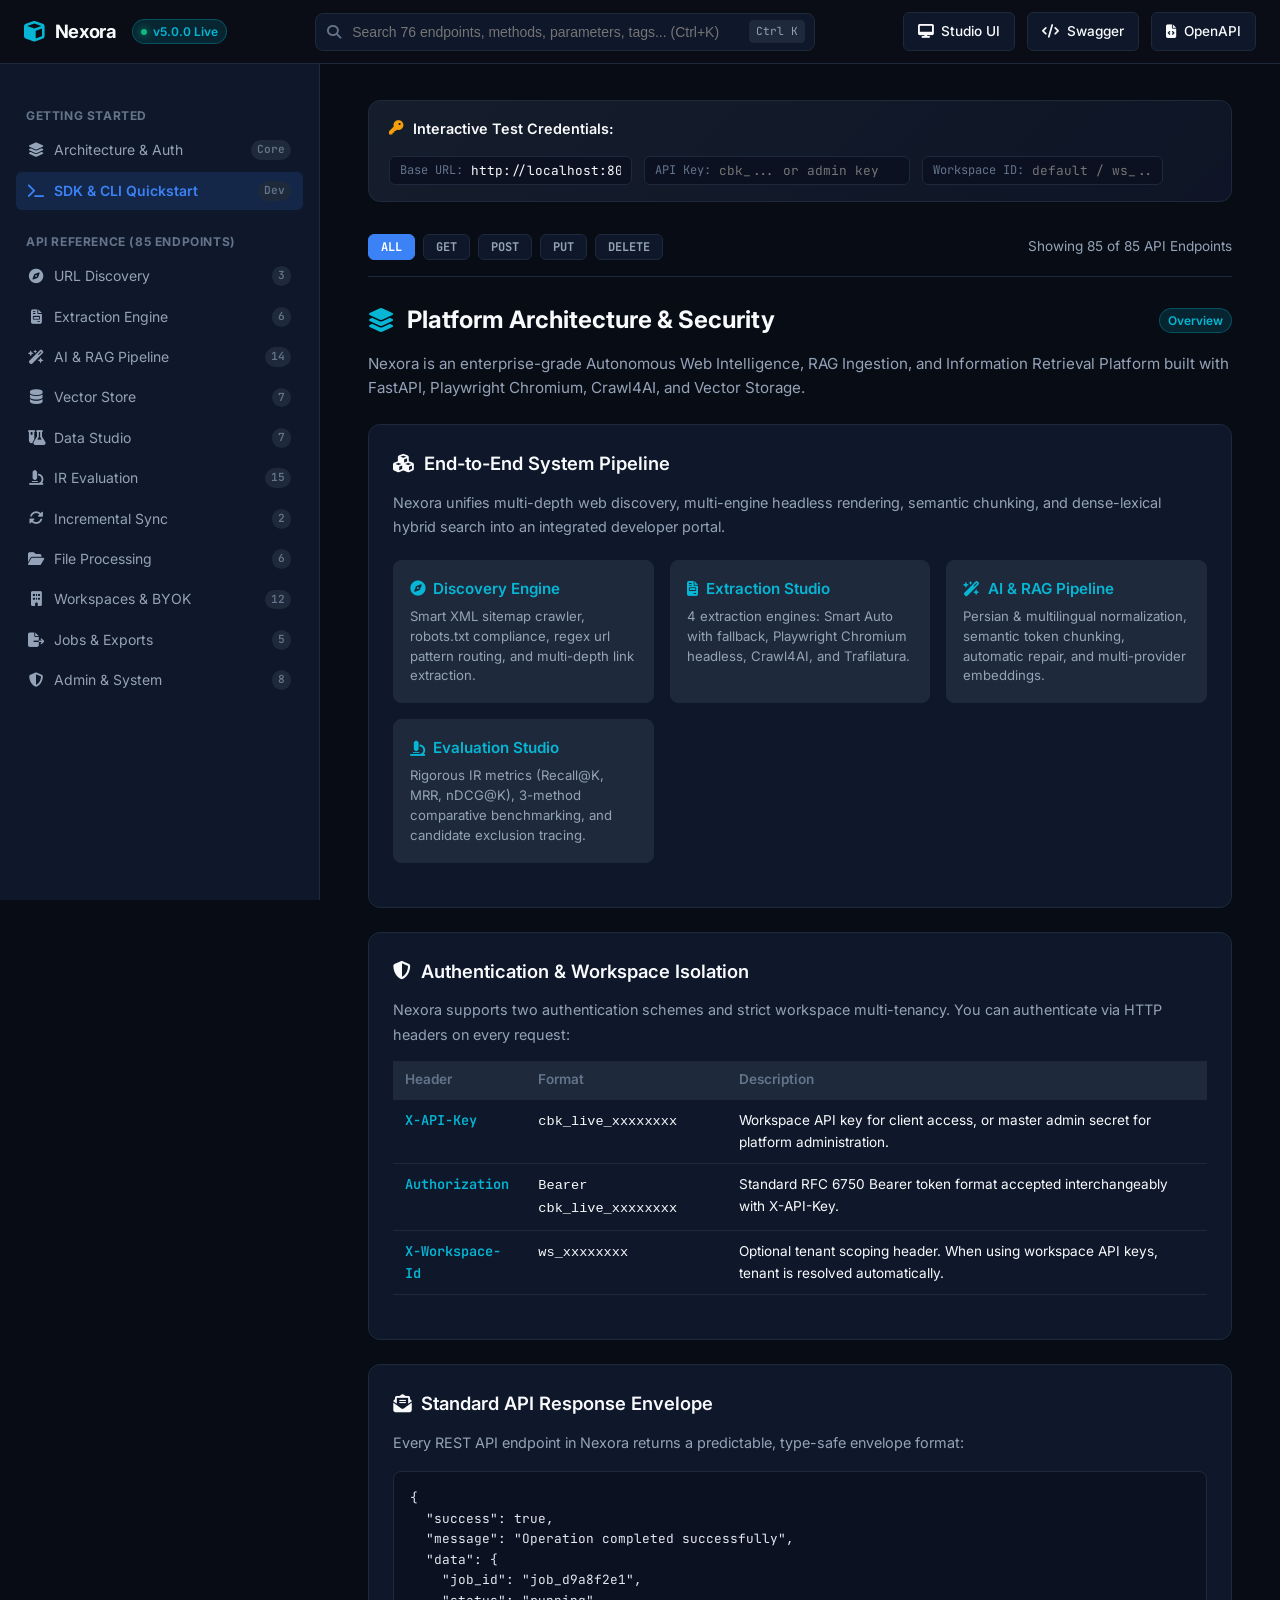
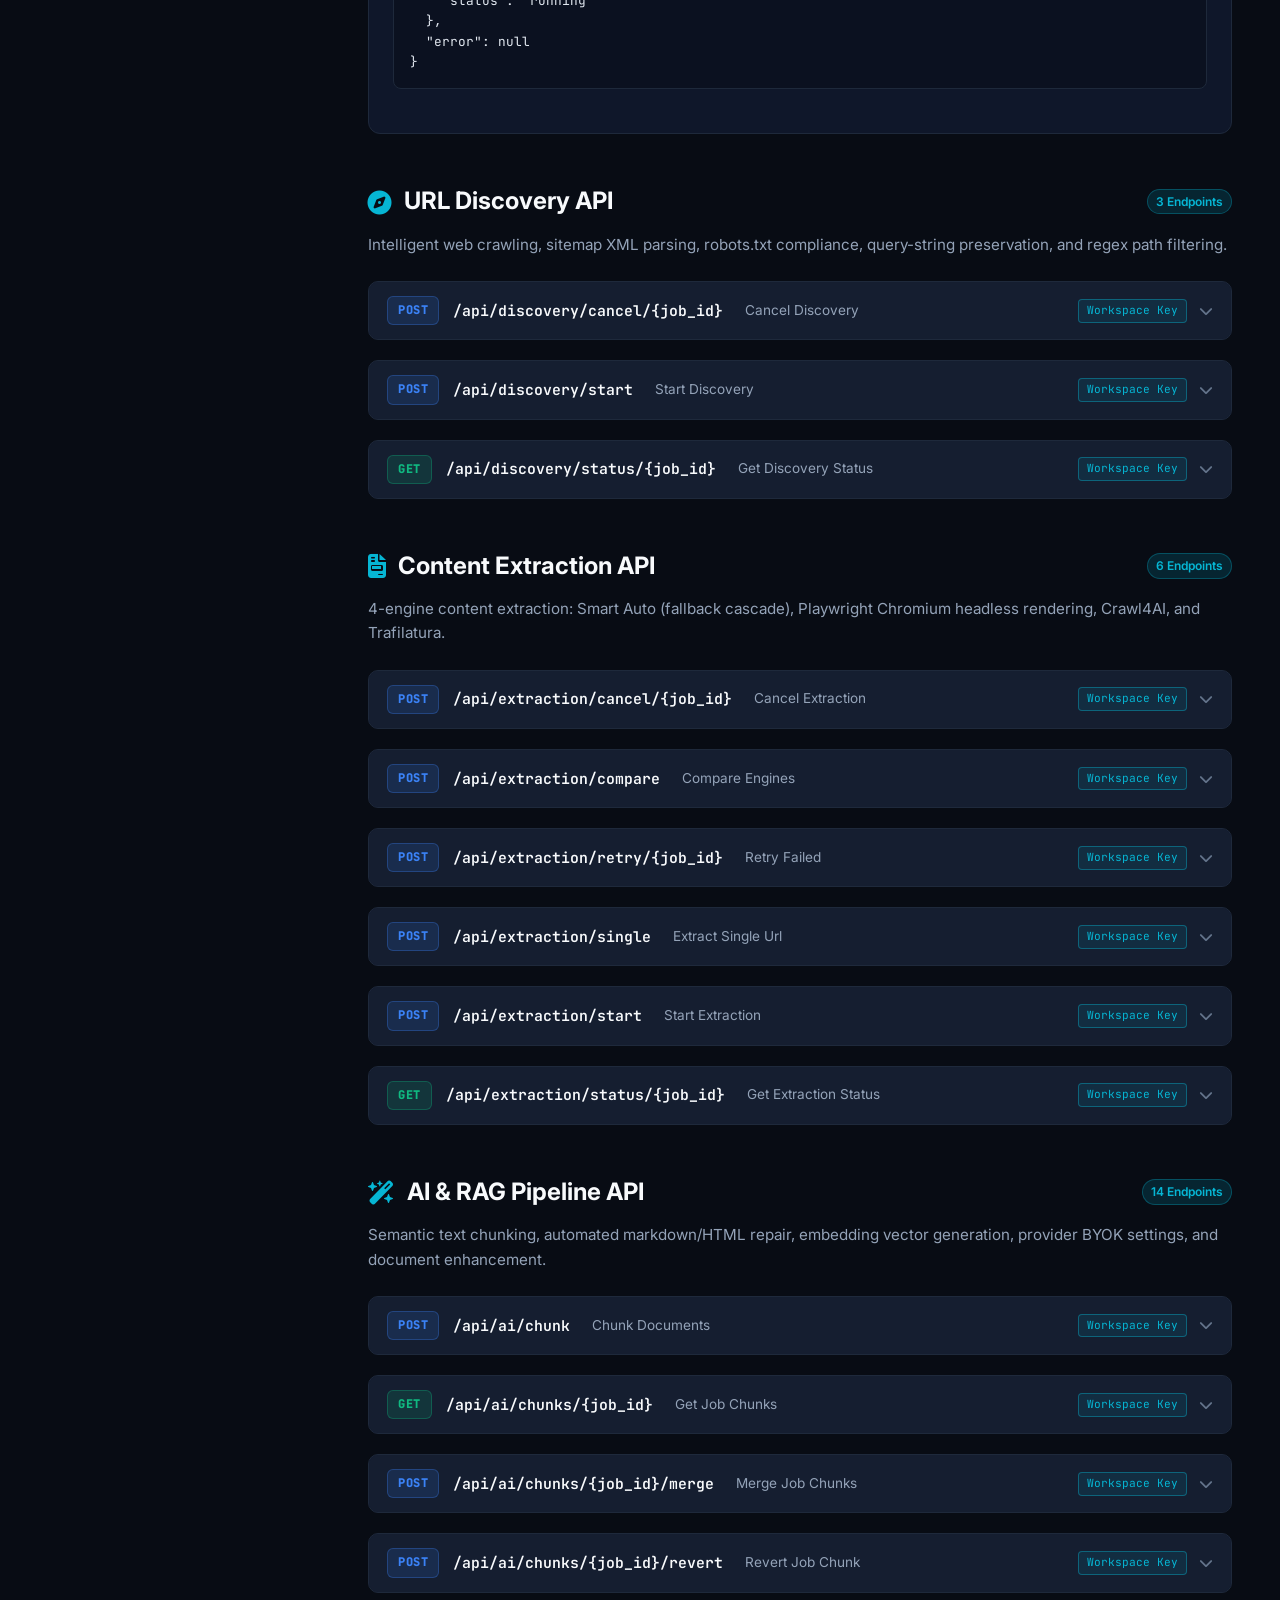
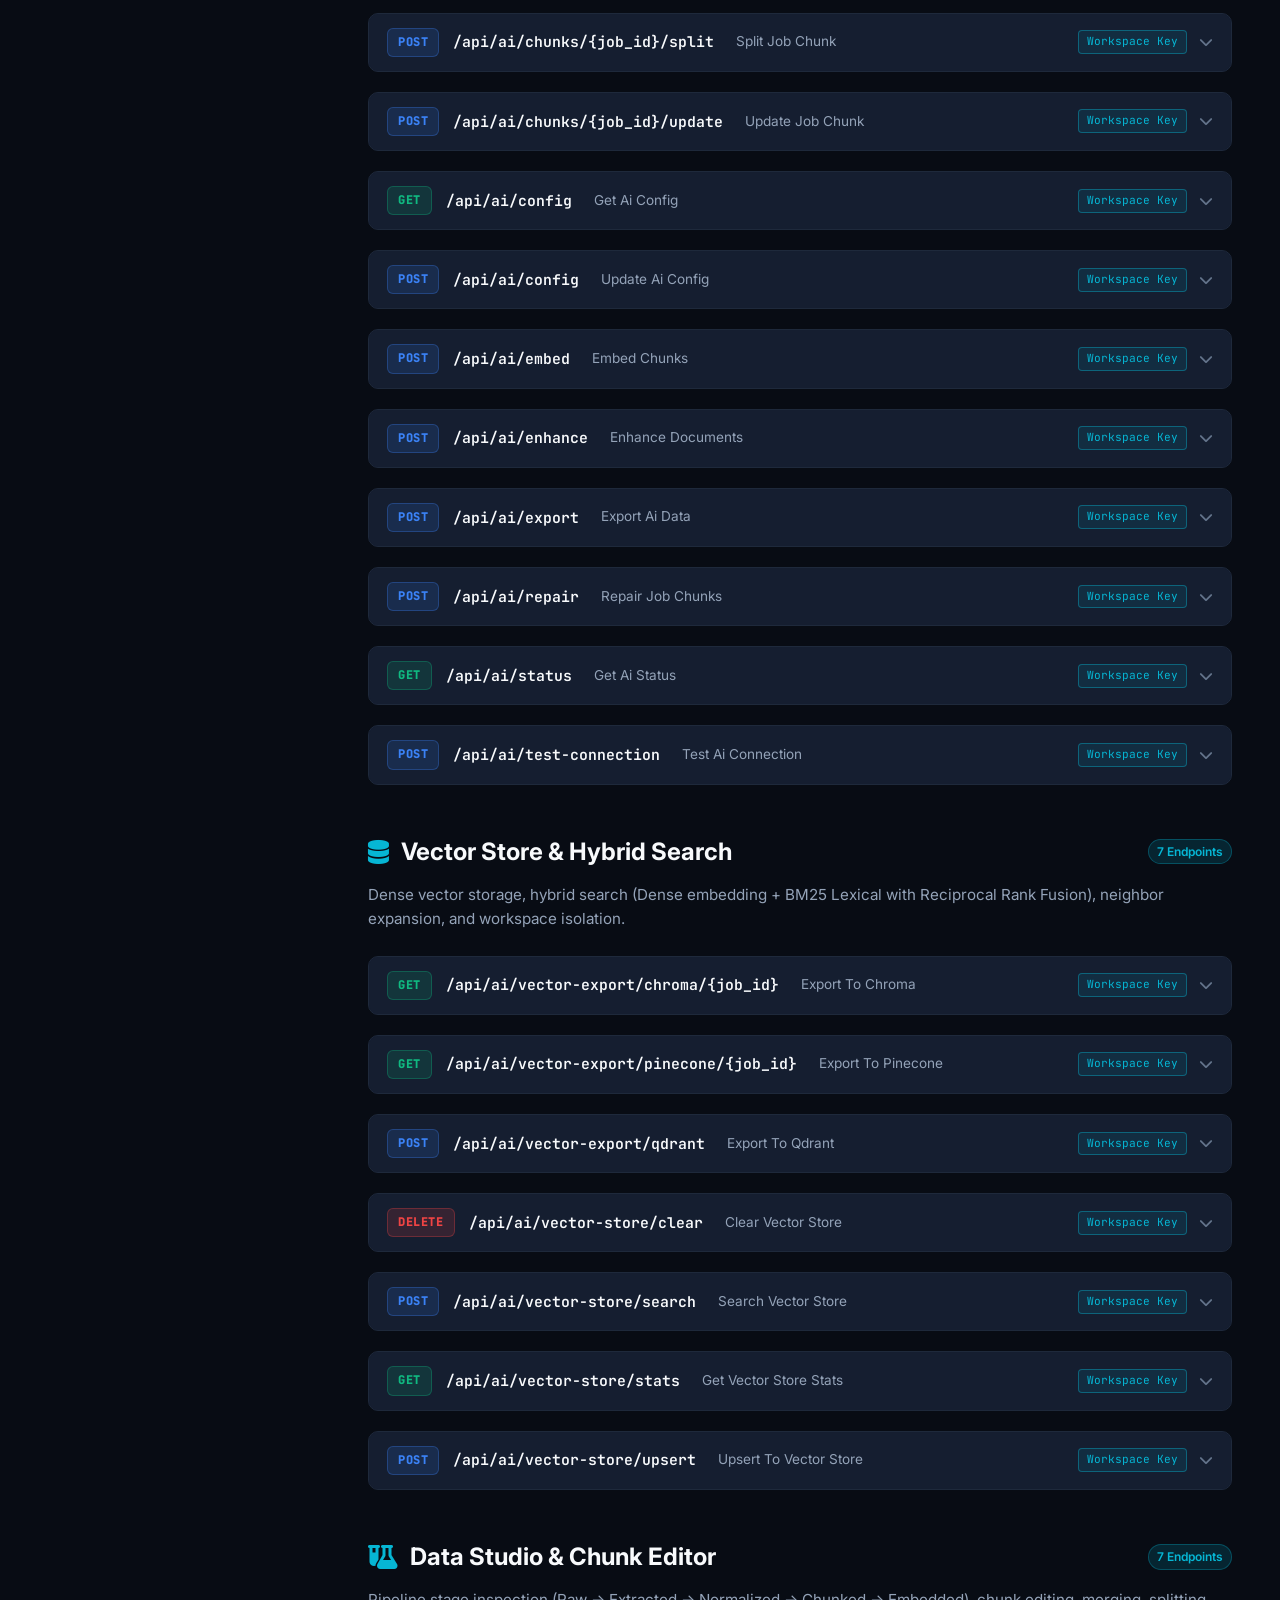
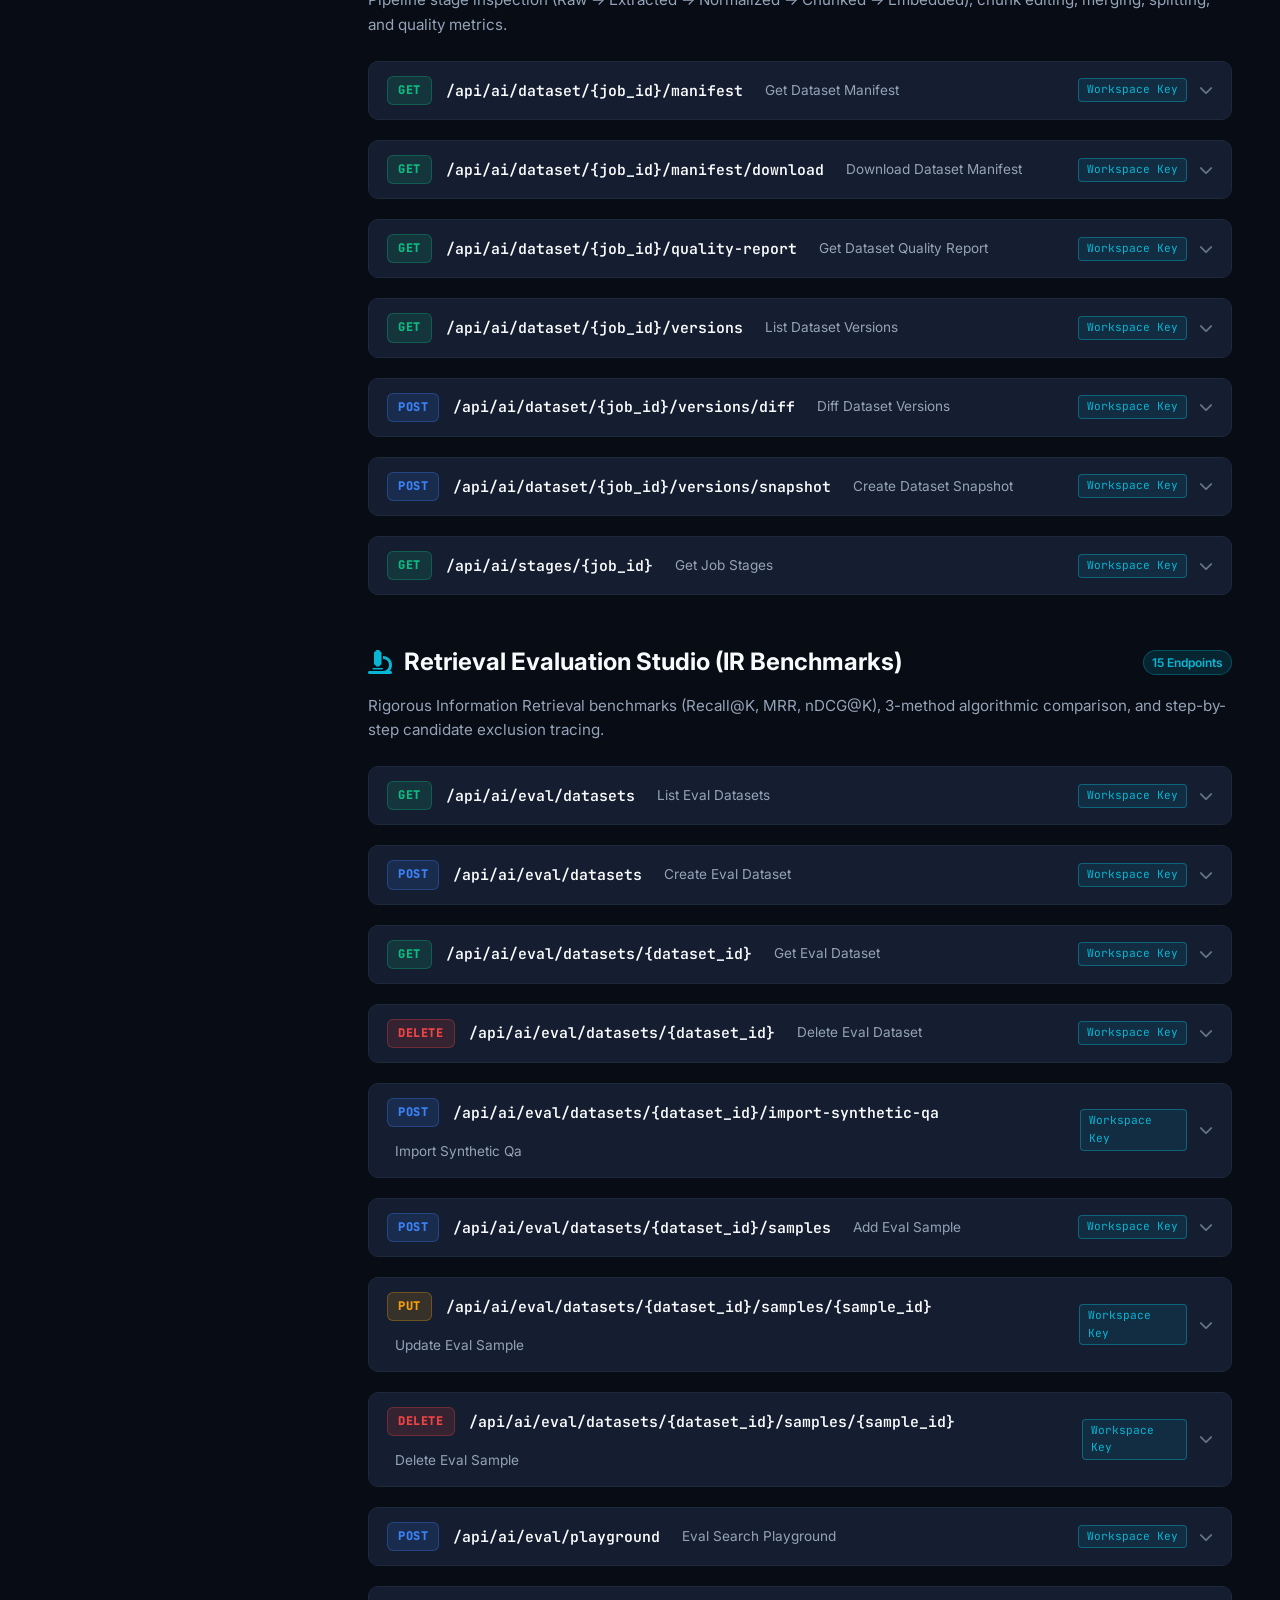
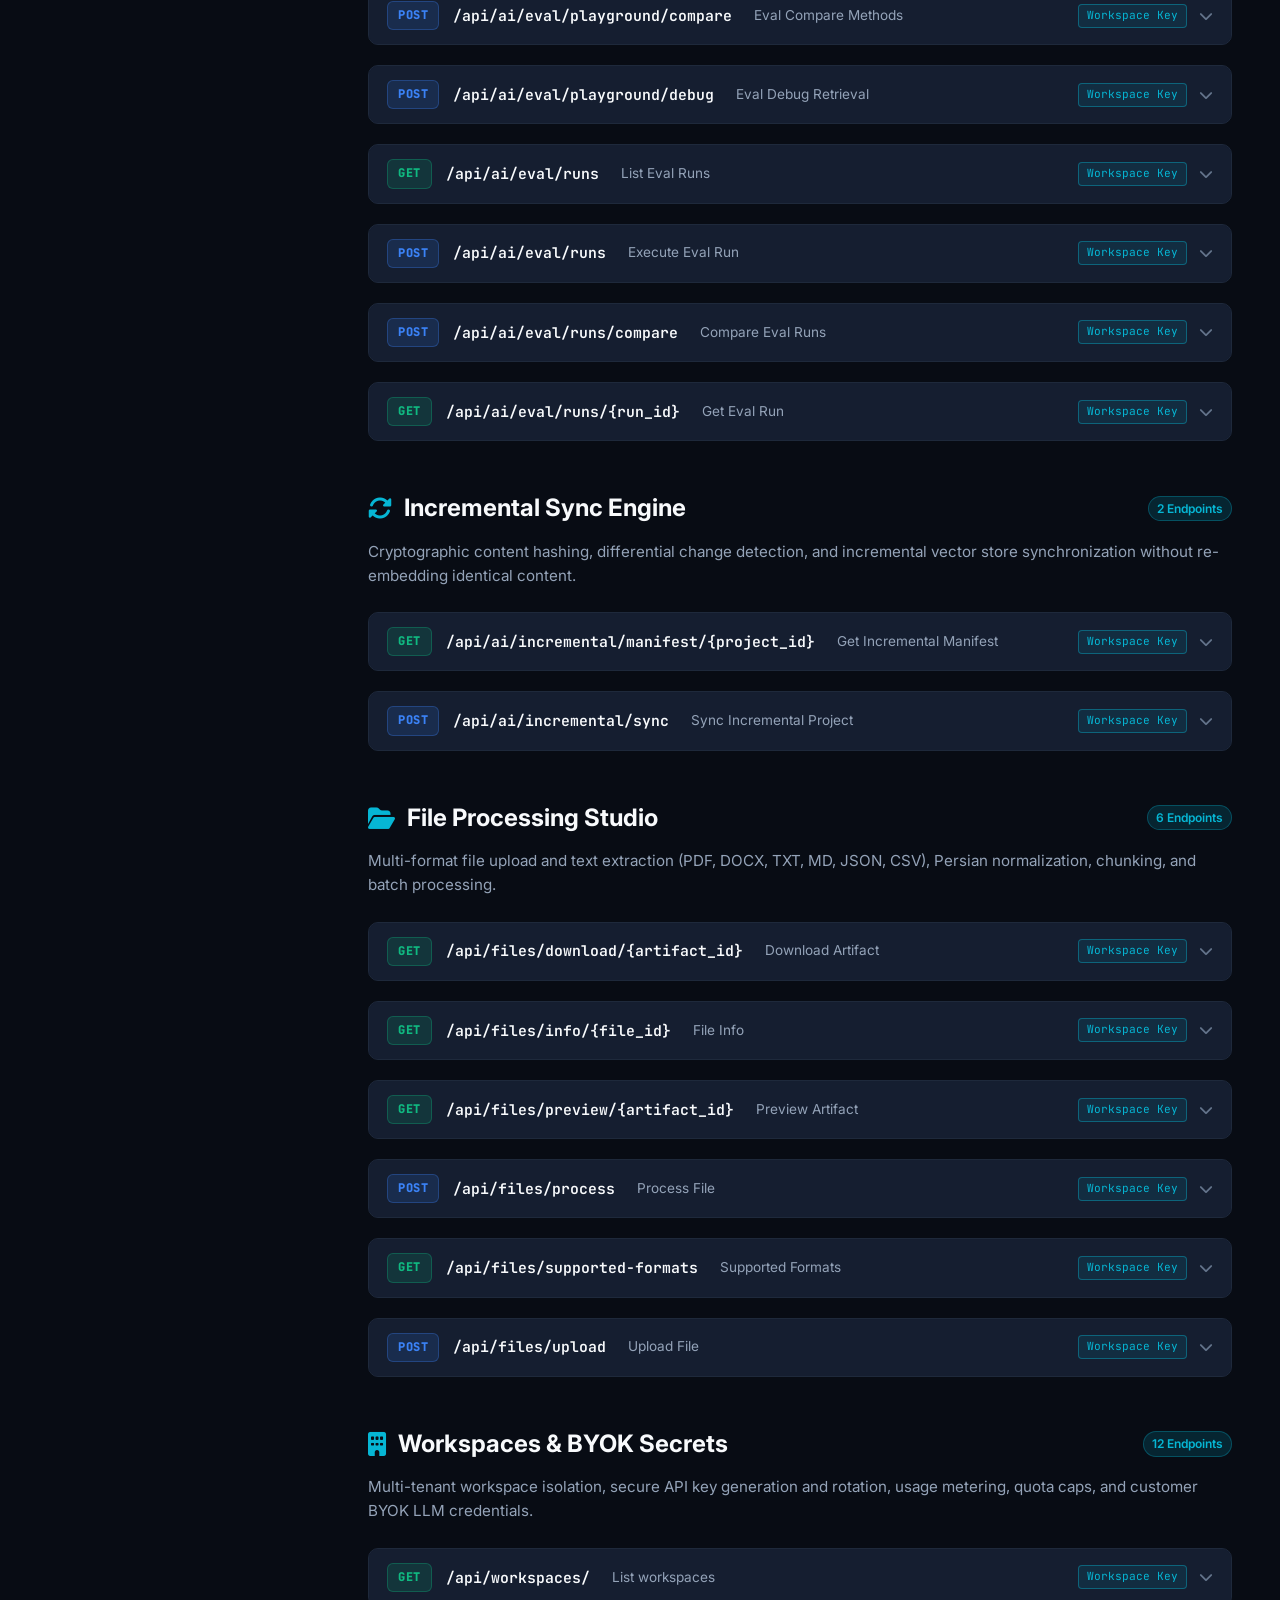
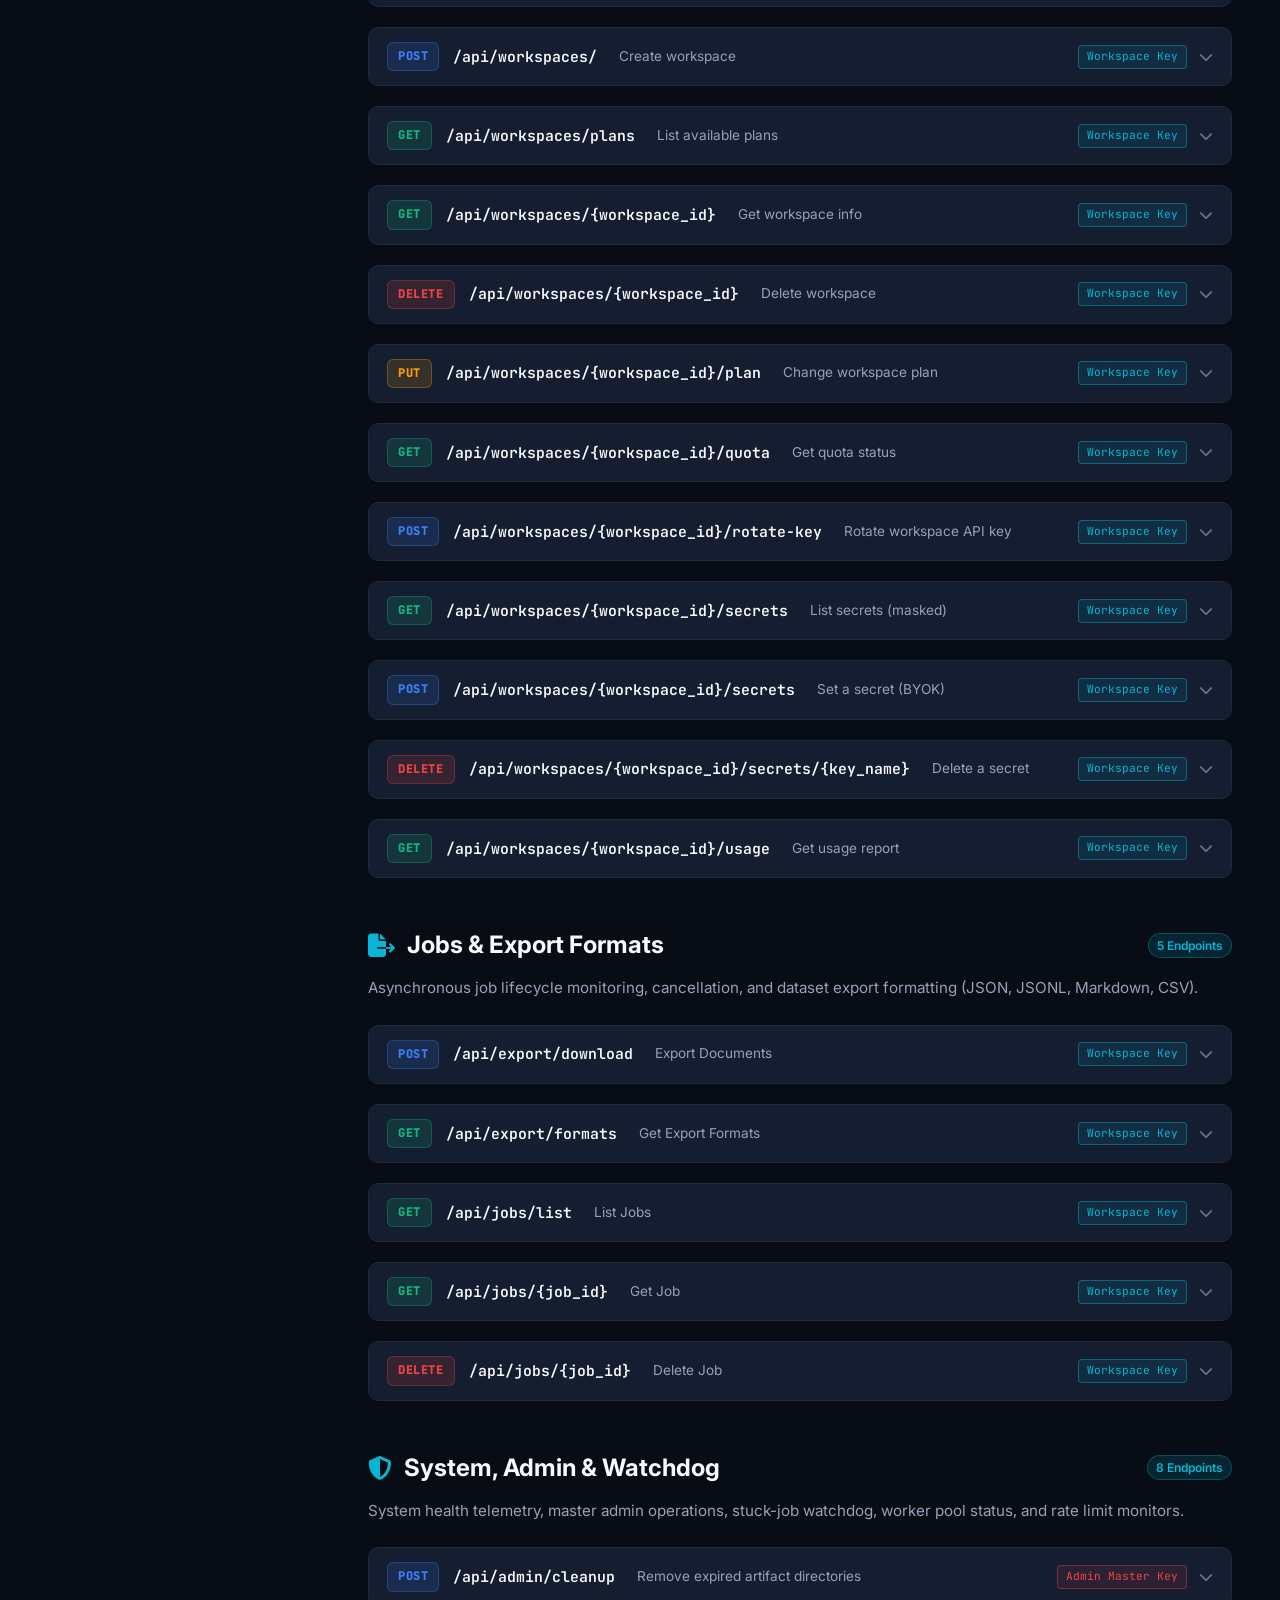
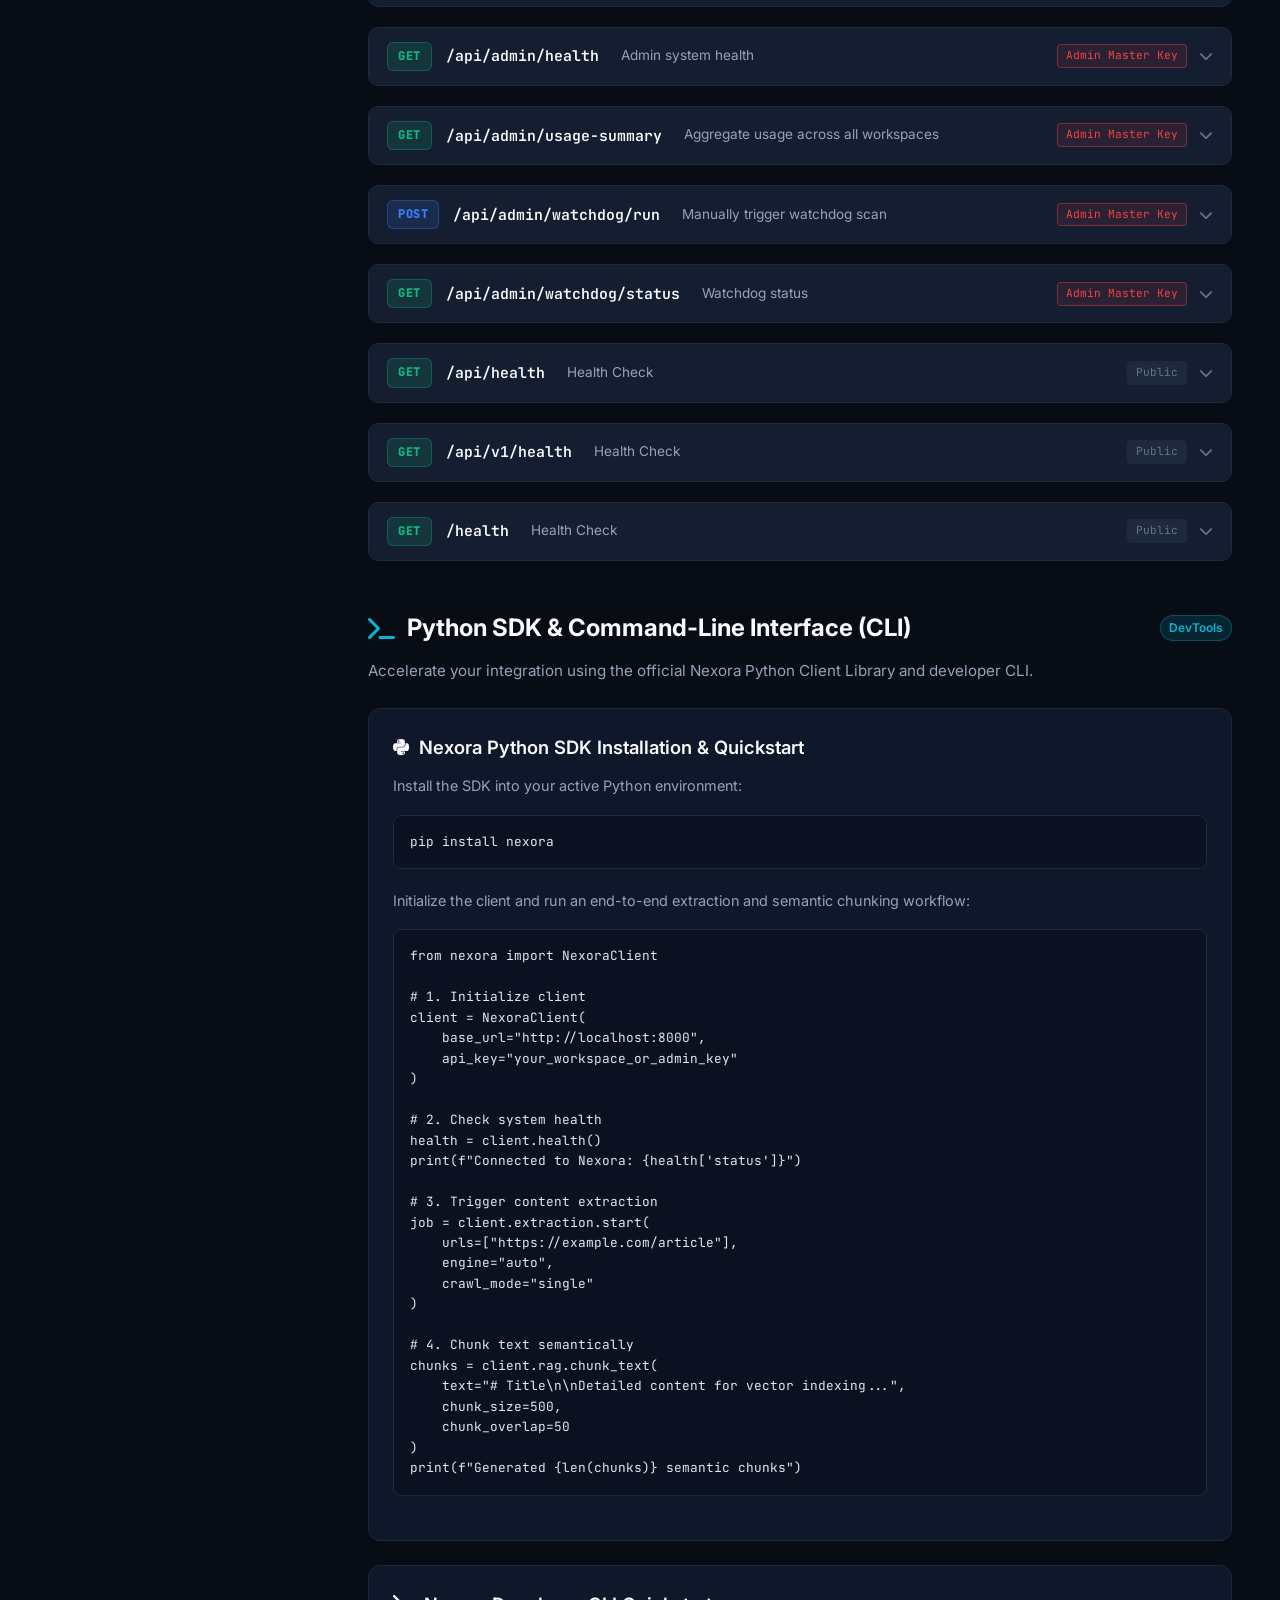
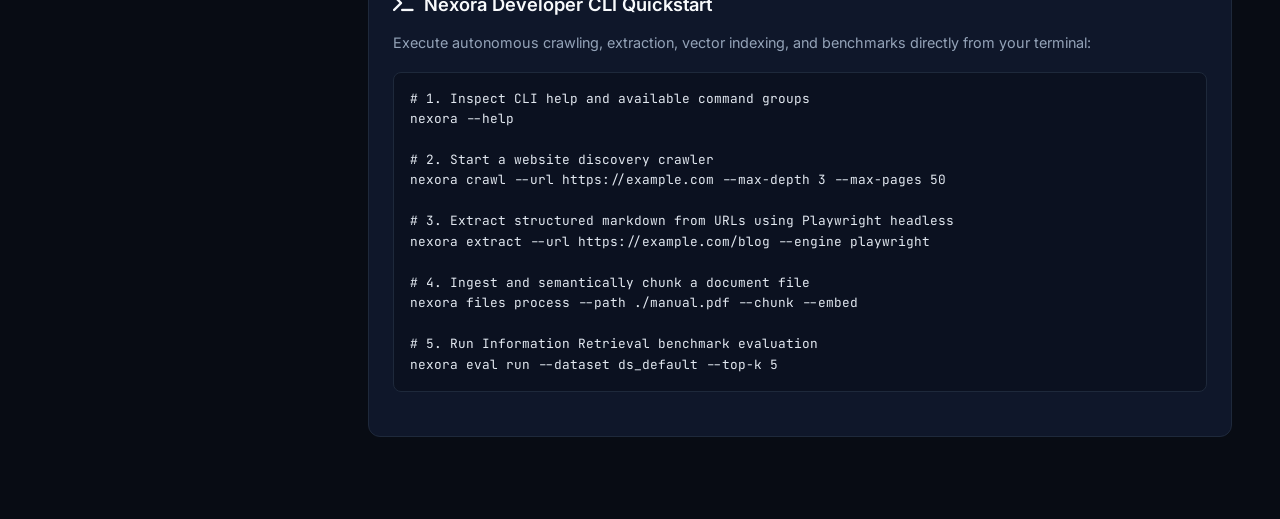
==== app/static/docs.html @ 734230da "feat(nexora): launch Nexora Studio v5.0 with 4-engine crawler, IR evaluation, interactive API docs, " ====
<!DOCTYPE html>
<html lang="en">
<head>
  <meta charset="UTF-8">
  <meta name="viewport" content="width=device-width, initial-scale=1.0">
  <title>Nexora Developer API Portal | Interactive Reference & Guides</title>
  <link rel="icon" type="image/svg+xml" href="data:image/svg+xml,<svg xmlns='http://www.w3.org/2000/svg' viewBox='0 0 24 24' fill='%2306b6d4'><circle cx='12' cy='12' r='10'/></svg>">
  <link rel="preconnect" href="https://fonts.googleapis.com">
  <link rel="preconnect" href="https://fonts.gstatic.com" crossorigin>
  <link href="https://fonts.googleapis.com/css2?family=Inter:wght@300;400;500;600;700;800&family=JetBrains+Mono:wght@400;500;600;700&display=swap" rel="stylesheet">
  <link rel="stylesheet" href="https://cdnjs.cloudflare.com/ajax/libs/font-awesome/6.5.1/css/all.min.css">
  
  <style>
    :root {
      --bg-base: #080c14;
      --bg-surface: #0f172a;
      --bg-surface-elevated: #1e293b;
      --bg-surface-input: #0b1120;
      --border-subtle: #1e293b;
      --border-focus: #3b82f6;
      --text-main: #f8fafc;
      --text-muted: #94a3b8;
      --text-dim: #64748b;
      --primary: #3b82f6;
      --primary-hover: #2563eb;
      --cyan: #06b6d4;
      --emerald: #10b981;
      --amber: #f59e0b;
      --rose: #ef4444;
      --purple: #8b5cf6;
      --font-sans: 'Inter', -apple-system, BlinkMacSystemFont, 'Segoe UI', Roboto, sans-serif;
      --font-mono: 'JetBrains Mono', 'Fira Code', monospace;
    }

    * {
      box-sizing: border-box;
      margin: 0;
      padding: 0;
    }

    body {
      background-color: var(--bg-base);
      color: var(--text-main);
      font-family: var(--font-sans);
      font-size: 14px;
      line-height: 1.6;
      overflow-x: hidden;
    }

    a {
      color: var(--primary);
      text-decoration: none;
      transition: color 0.15s ease;
    }
    a:hover {
      color: var(--cyan);
    }

    /* Top Navigation Bar */
    .topbar {
      position: sticky;
      top: 0;
      z-index: 1000;
      display: flex;
      align-items: center;
      justify-content: space-between;
      height: 64px;
      padding: 0 24px;
      background: rgba(11, 15, 23, 0.85);
      backdrop-filter: blur(12px);
      border-bottom: 1px solid var(--border-subtle);
    }

    .topbar-left {
      display: flex;
      align-items: center;
      gap: 16px;
    }

    .brand-logo {
      display: flex;
      align-items: center;
      gap: 10px;
      font-size: 1.15rem;
      font-weight: 700;
      color: var(--text-main);
      text-decoration: none;
      letter-spacing: -0.02em;
    }
    .brand-logo i {
      color: var(--cyan);
      font-size: 1.3rem;
    }
    .version-badge {
      background: rgba(6, 182, 212, 0.15);
      color: var(--cyan);
      border: 1px solid rgba(6, 182, 212, 0.3);
      padding: 2px 8px;
      border-radius: 9999px;
      font-size: 0.75rem;
      font-weight: 600;
      display: inline-flex;
      align-items: center;
      gap: 6px;
    }
    .pulse-dot {
      width: 6px;
      height: 6px;
      background: var(--emerald);
      border-radius: 50%;
      box-shadow: 0 0 8px var(--emerald);
      animation: pulse 2s infinite;
    }
    @keyframes pulse {
      0% { transform: scale(0.95); opacity: 0.8; }
      50% { transform: scale(1.2); opacity: 1; }
      100% { transform: scale(0.95); opacity: 0.8; }
    }

    .topbar-center {
      flex: 1;
      max-width: 500px;
      margin: 0 32px;
      position: relative;
    }

    .search-box {
      position: relative;
      width: 100%;
    }
    .search-box input {
      width: 100%;
      height: 38px;
      padding: 0 40px 0 36px;
      background: var(--bg-surface);
      border: 1px solid var(--border-subtle);
      border-radius: 8px;
      color: var(--text-main);
      font-size: 0.875rem;
      outline: none;
      transition: all 0.2s;
    }
    .search-box input:focus {
      border-color: var(--primary);
      box-shadow: 0 0 0 2px rgba(59, 130, 246, 0.2);
    }
    .search-box i.fa-magnifying-glass {
      position: absolute;
      left: 12px;
      top: 50%;
      transform: translateY(-50%);
      color: var(--text-dim);
    }
    .kbd-shortcut {
      position: absolute;
      right: 10px;
      top: 50%;
      transform: translateY(-50%);
      background: var(--bg-surface-elevated);
      border: 1px solid var(--border-subtle);
      color: var(--text-muted);
      padding: 2px 6px;
      border-radius: 4px;
      font-size: 0.7rem;
      font-family: var(--font-mono);
      pointer-events: none;
    }

    .topbar-right {
      display: flex;
      align-items: center;
      gap: 12px;
    }

    .btn {
      display: inline-flex;
      align-items: center;
      gap: 8px;
      padding: 8px 14px;
      font-size: 0.85rem;
      font-weight: 500;
      border-radius: 6px;
      cursor: pointer;
      transition: all 0.15s ease;
      border: 1px solid transparent;
      text-decoration: none;
    }
    .btn-secondary {
      background: var(--bg-surface);
      color: var(--text-main);
      border-color: var(--border-subtle);
    }
    .btn-secondary:hover {
      background: var(--bg-surface-elevated);
      color: #fff;
    }
    .btn-primary {
      background: var(--primary);
      color: #fff;
    }
    .btn-primary:hover {
      background: var(--primary-hover);
    }

    /* App Container Layout */
    .docs-layout {
      display: flex;
      min-height: calc(100vh - 64px);
    }

    /* Sidebar */
    .docs-sidebar {
      width: 320px;
      flex-shrink: 0;
      background: var(--bg-surface);
      border-right: 1px solid var(--border-subtle);
      padding: 20px 16px;
      position: sticky;
      top: 64px;
      height: calc(100vh - 64px);
      overflow-y: auto;
      scrollbar-width: thin;
      scrollbar-color: var(--border-subtle) transparent;
    }
    .docs-sidebar::-webkit-scrollbar {
      width: 6px;
    }
    .docs-sidebar::-webkit-scrollbar-thumb {
      background: var(--border-subtle);
      border-radius: 4px;
    }

    .sidebar-section-title {
      font-size: 0.75rem;
      text-transform: uppercase;
      letter-spacing: 0.05em;
      color: var(--text-dim);
      font-weight: 700;
      padding: 12px 10px 6px;
      margin-top: 10px;
    }

    .nav-item {
      display: flex;
      align-items: center;
      justify-content: space-between;
      padding: 8px 12px;
      border-radius: 6px;
      color: var(--text-muted);
      font-size: 0.875rem;
      text-decoration: none;
      transition: all 0.15s;
      margin-bottom: 2px;
    }
    .nav-item:hover {
      background: var(--bg-surface-elevated);
      color: var(--text-main);
    }
    .nav-item.active {
      background: rgba(59, 130, 246, 0.15);
      color: var(--primary);
      font-weight: 600;
    }
    .nav-item-left {
      display: flex;
      align-items: center;
      gap: 10px;
      overflow: hidden;
      text-overflow: ellipsis;
      white-space: nowrap;
    }
    .nav-item i {
      width: 16px;
      text-align: center;
      font-size: 0.9rem;
    }
    .nav-badge {
      font-size: 0.7rem;
      padding: 1px 6px;
      border-radius: 9999px;
      background: var(--bg-surface-elevated);
      color: var(--text-dim);
      font-weight: 600;
      font-family: var(--font-mono);
    }

    /* Main Content Area */
    .docs-main {
      flex: 1;
      padding: 36px 48px;
      max-width: 1200px;
      margin: 0 auto;
    }

    /* Global API Key & Workspace Scoping Card */
    .credentials-bar {
      background: linear-gradient(135deg, rgba(30, 41, 59, 0.6) 0%, rgba(15, 23, 42, 0.8) 100%);
      border: 1px solid var(--border-subtle);
      border-radius: 12px;
      padding: 16px 20px;
      margin-bottom: 32px;
      display: flex;
      flex-wrap: wrap;
      align-items: center;
      justify-content: space-between;
      gap: 16px;
    }
    .credentials-title {
      display: flex;
      align-items: center;
      gap: 10px;
      font-weight: 600;
      font-size: 0.9rem;
      color: var(--text-main);
    }
    .credentials-inputs {
      display: flex;
      align-items: center;
      gap: 12px;
      flex-wrap: wrap;
    }
    .cred-input-wrap {
      display: flex;
      align-items: center;
      background: var(--bg-surface-input);
      border: 1px solid var(--border-subtle);
      border-radius: 6px;
      padding: 4px 10px;
      gap: 8px;
    }
    .cred-input-wrap span {
      font-size: 0.75rem;
      font-family: var(--font-mono);
      color: var(--text-dim);
    }
    .cred-input-wrap input {
      background: transparent;
      border: none;
      outline: none;
      color: var(--text-main);
      font-size: 0.8rem;
      font-family: var(--font-mono);
      width: 180px;
    }

    /* Filter Pills */
    .filters-row {
      display: flex;
      align-items: center;
      justify-content: space-between;
      margin-bottom: 24px;
      padding-bottom: 16px;
      border-bottom: 1px solid var(--border-subtle);
    }
    .method-pills {
      display: flex;
      gap: 8px;
    }
    .method-pill {
      padding: 4px 12px;
      border-radius: 6px;
      font-size: 0.75rem;
      font-family: var(--font-mono);
      font-weight: 700;
      background: var(--bg-surface);
      border: 1px solid var(--border-subtle);
      color: var(--text-muted);
      cursor: pointer;
      transition: all 0.15s;
    }
    .method-pill:hover {
      color: var(--text-main);
      border-color: var(--primary);
    }
    .method-pill.active {
      background: var(--primary);
      border-color: var(--primary);
      color: #fff;
    }
    .counter-info {
      font-size: 0.85rem;
      color: var(--text-muted);
    }

    /* Section Cards */
    .doc-section {
      margin-bottom: 48px;
      scroll-margin-top: 80px;
    }
    .section-header {
      display: flex;
      align-items: center;
      justify-content: space-between;
      margin-bottom: 12px;
    }
    .section-title {
      font-size: 1.5rem;
      font-weight: 700;
      display: flex;
      align-items: center;
      gap: 12px;
    }
    .section-title i {
      color: var(--cyan);
    }
    .section-desc {
      color: var(--text-muted);
      font-size: 0.95rem;
      margin-bottom: 24px;
    }

    /* Architecture / Guide Card */
    .guide-card {
      background: var(--bg-surface);
      border: 1px solid var(--border-subtle);
      border-radius: 12px;
      padding: 24px;
      margin-bottom: 24px;
    }
    .guide-card h3 {
      font-size: 1.15rem;
      font-weight: 600;
      margin-bottom: 12px;
      color: var(--text-main);
      display: flex;
      align-items: center;
      gap: 10px;
    }
    .guide-card p {
      color: var(--text-muted);
      font-size: 0.9rem;
      margin-bottom: 14px;
      line-height: 1.7;
    }
    .arch-grid {
      display: grid;
      grid-template-columns: repeat(auto-fit, minmax(240px, 1fr));
      gap: 16px;
      margin: 20px 0;
    }
    .arch-item {
      background: var(--bg-surface-elevated);
      border: 1px solid var(--border-subtle);
      border-radius: 8px;
      padding: 16px;
    }
    .arch-item-title {
      font-weight: 600;
      font-size: 0.95rem;
      color: var(--cyan);
      margin-bottom: 6px;
      display: flex;
      align-items: center;
      gap: 8px;
    }
    .arch-item-desc {
      font-size: 0.825rem;
      color: var(--text-muted);
      line-height: 1.5;
    }

    /* Endpoint Card */
    .endpoint-card {
      background: var(--bg-surface);
      border: 1px solid var(--border-subtle);
      border-radius: 10px;
      margin-bottom: 20px;
      overflow: hidden;
      transition: border-color 0.2s ease, box-shadow 0.2s ease;
    }
    .endpoint-card:hover {
      border-color: rgba(59, 130, 246, 0.4);
      box-shadow: 0 4px 20px rgba(0, 0, 0, 0.2);
    }

    .endpoint-header {
      display: flex;
      align-items: center;
      justify-content: space-between;
      padding: 14px 18px;
      background: rgba(30, 41, 59, 0.4);
      cursor: pointer;
      user-select: none;
    }
    .endpoint-header-left {
      display: flex;
      align-items: center;
      gap: 14px;
      flex-wrap: wrap;
    }

    .badge-method {
      font-family: var(--font-mono);
      font-size: 0.75rem;
      font-weight: 800;
      padding: 4px 10px;
      border-radius: 6px;
      text-transform: uppercase;
      letter-spacing: 0.05em;
    }
    .badge-GET { background: rgba(16, 185, 129, 0.15); color: var(--emerald); border: 1px solid rgba(16, 185, 129, 0.3); }
    .badge-POST { background: rgba(59, 130, 246, 0.15); color: var(--primary); border: 1px solid rgba(59, 130, 246, 0.3); }
    .badge-PUT { background: rgba(245, 158, 11, 0.15); color: var(--amber); border: 1px solid rgba(245, 158, 11, 0.3); }
    .badge-DELETE { background: rgba(239, 68, 68, 0.15); color: var(--rose); border: 1px solid rgba(239, 68, 68, 0.3); }
    .badge-PATCH { background: rgba(139, 92, 246, 0.15); color: var(--purple); border: 1px solid rgba(139, 92, 246, 0.3); }

    .endpoint-path {
      font-family: var(--font-mono);
      font-size: 0.925rem;
      font-weight: 600;
      color: var(--text-main);
    }
    .endpoint-summary {
      font-size: 0.85rem;
      color: var(--text-muted);
      margin-left: 8px;
    }

    .endpoint-header-right {
      display: flex;
      align-items: center;
      gap: 12px;
    }
    .badge-auth {
      font-size: 0.7rem;
      padding: 2px 8px;
      border-radius: 4px;
      background: var(--bg-surface-elevated);
      color: var(--text-dim);
      font-family: var(--font-mono);
      border: 1px solid var(--border-subtle);
    }
    .badge-auth.admin {
      border-color: rgba(239, 68, 68, 0.4);
      color: var(--rose);
      background: rgba(239, 68, 68, 0.1);
    }
    .badge-auth.workspace {
      border-color: rgba(6, 182, 212, 0.4);
      color: var(--cyan);
      background: rgba(6, 182, 212, 0.1);
    }
    .toggle-icon {
      color: var(--text-dim);
      transition: transform 0.2s ease;
    }
    .endpoint-card.open .toggle-icon {
      transform: rotate(180deg);
    }

    .endpoint-body {
      display: none;
      padding: 20px;
      border-top: 1px solid var(--border-subtle);
    }
    .endpoint-card.open .endpoint-body {
      display: block;
    }

    .endpoint-desc {
      color: var(--text-muted);
      font-size: 0.875rem;
      margin-bottom: 20px;
      line-height: 1.6;
    }

    /* Parameters Table */
    .params-title {
      font-size: 0.8rem;
      text-transform: uppercase;
      letter-spacing: 0.05em;
      color: var(--text-dim);
      font-weight: 700;
      margin: 16px 0 8px;
    }
    .params-table {
      width: 100%;
      border-collapse: collapse;
      margin-bottom: 20px;
      font-size: 0.85rem;
    }
    .params-table th {
      text-align: left;
      padding: 8px 12px;
      background: var(--bg-surface-elevated);
      color: var(--text-dim);
      font-weight: 600;
      border-bottom: 1px solid var(--border-subtle);
    }
    .params-table td {
      padding: 10px 12px;
      border-bottom: 1px solid var(--border-subtle);
      vertical-align: top;
    }
    .param-name {
      font-family: var(--font-mono);
      font-weight: 600;
      color: var(--cyan);
    }
    .param-type {
      font-family: var(--font-mono);
      font-size: 0.75rem;
      color: var(--text-dim);
    }
    .param-req {
      color: var(--rose);
      font-size: 0.7rem;
      font-weight: 700;
      margin-left: 4px;
    }
    .param-opt {
      color: var(--text-dim);
      font-size: 0.7rem;
      margin-left: 4px;
    }

    /* Interactive Code Generator Tabs */
    .code-tabs-wrap {
      background: var(--bg-surface-input);
      border: 1px solid var(--border-subtle);
      border-radius: 8px;
      margin: 16px 0 20px;
      overflow: hidden;
    }
    .code-tab-header {
      display: flex;
      align-items: center;
      justify-content: space-between;
      background: var(--bg-surface-elevated);
      border-bottom: 1px solid var(--border-subtle);
      padding: 0 12px;
    }
    .code-tabs {
      display: flex;
    }
    .code-tab-btn {
      padding: 8px 14px;
      font-size: 0.75rem;
      font-family: var(--font-mono);
      font-weight: 600;
      color: var(--text-muted);
      background: transparent;
      border: none;
      cursor: pointer;
      border-bottom: 2px solid transparent;
      transition: all 0.15s;
    }
    .code-tab-btn:hover {
      color: var(--text-main);
    }
    .code-tab-btn.active {
      color: var(--primary);
      border-bottom-color: var(--primary);
    }
    .copy-btn {
      background: transparent;
      border: none;
      color: var(--text-dim);
      cursor: pointer;
      font-size: 0.8rem;
      padding: 4px 8px;
      border-radius: 4px;
      transition: color 0.15s;
    }
    .copy-btn:hover {
      color: var(--text-main);
    }

    .code-snippet {
      display: none;
      padding: 16px;
      font-family: var(--font-mono);
      font-size: 0.8rem;
      line-height: 1.6;
      color: #e2e8f0;
      overflow-x: auto;
      white-space: pre;
    }
    .code-snippet.active {
      display: block;
    }

    /* Try It Live Console */
    .try-live-box {
      background: rgba(15, 23, 42, 0.6);
      border: 1px dashed var(--border-subtle);
      border-radius: 8px;
      padding: 16px;
      margin-top: 16px;
    }
    .try-live-header {
      display: flex;
      align-items: center;
      justify-content: space-between;
      margin-bottom: 12px;
    }
    .try-live-title {
      font-weight: 600;
      font-size: 0.85rem;
      color: var(--emerald);
      display: flex;
      align-items: center;
      gap: 8px;
    }
    .try-live-body textarea {
      width: 100%;
      height: 100px;
      background: var(--bg-surface-input);
      border: 1px solid var(--border-subtle);
      border-radius: 6px;
      color: #f1f5f9;
      font-family: var(--font-mono);
      font-size: 0.8rem;
      padding: 10px;
      outline: none;
      resize: vertical;
      margin-bottom: 10px;
    }
    .try-live-body textarea:focus {
      border-color: var(--primary);
    }
    .try-live-actions {
      display: flex;
      align-items: center;
      gap: 10px;
      margin-bottom: 12px;
    }
    .run-req-btn {
      background: var(--emerald);
      color: #042f2e;
      font-weight: 700;
      padding: 6px 14px;
      border-radius: 6px;
      border: none;
      cursor: pointer;
      font-size: 0.8rem;
      display: inline-flex;
      align-items: center;
      gap: 6px;
      transition: opacity 0.15s;
    }
    .run-req-btn:hover {
      opacity: 0.9;
    }
    .live-response {
      display: none;
      background: var(--bg-surface-input);
      border: 1px solid var(--border-subtle);
      border-radius: 6px;
      padding: 12px;
      font-family: var(--font-mono);
      font-size: 0.775rem;
    }
    .live-res-meta {
      display: flex;
      align-items: center;
      gap: 12px;
      margin-bottom: 8px;
      padding-bottom: 6px;
      border-bottom: 1px solid var(--border-subtle);
    }
    .res-status {
      font-weight: 700;
      padding: 2px 6px;
      border-radius: 4px;
    }
    .res-status-200 { background: rgba(16, 185, 129, 0.2); color: var(--emerald); }
    .res-status-400 { background: rgba(239, 68, 68, 0.2); color: var(--rose); }
    .res-time { color: var(--text-dim); font-size: 0.75rem; }
    .live-res-body {
      max-height: 250px;
      overflow-y: auto;
      white-space: pre-wrap;
      color: #cbd5e1;
    }

    /* Toast Notification */
    .toast {
      position: fixed;
      bottom: 24px;
      right: 24px;
      background: var(--bg-surface-elevated);
      color: var(--text-main);
      border: 1px solid var(--primary);
      padding: 10px 18px;
      border-radius: 8px;
      font-size: 0.85rem;
      display: none;
      align-items: center;
      gap: 10px;
      box-shadow: 0 10px 25px rgba(0, 0, 0, 0.5);
      z-index: 9999;
    }

    /* Responsive */
    @media (max-width: 900px) {
      .docs-layout {
        flex-direction: column;
      }
      .docs-sidebar {
        width: 100%;
        height: auto;
        position: static;
        border-right: none;
        border-bottom: 1px solid var(--border-subtle);
      }
      .docs-main {
        padding: 20px;
      }
      .topbar-center {
        display: none;
      }
    }
  </style>
</head>
<body>

  <!-- Topbar -->
  <header class="topbar">
    <div class="topbar-left">
      <a href="/" class="brand-logo" title="Back to Nexora Studio">
        <i class="fa-solid fa-cube"></i>
        <span>Nexora</span>
      </a>
      <span class="version-badge">
        <span class="pulse-dot"></span>
        v5.0.0 Live
      </span>
    </div>

    <div class="topbar-center">
      <div class="search-box">
        <i class="fa-solid fa-magnifying-glass"></i>
        <input type="text" id="global-search" placeholder="Search 76 endpoints, methods, parameters, tags... (Ctrl+K)" autocomplete="off">
        <span class="kbd-shortcut">Ctrl K</span>
      </div>
    </div>

    <div class="topbar-right">
      <a href="/" class="btn btn-secondary" title="Return to Nexora Studio UI">
        <i class="fa-solid fa-desktop"></i>
        <span>Studio UI</span>
      </a>
      <a href="/swagger" class="btn btn-secondary" target="_blank" title="Raw Swagger UI">
        <i class="fa-solid fa-code"></i>
        <span>Swagger</span>
      </a>
      <a href="/openapi.json" class="btn btn-secondary" target="_blank" title="Download OpenAPI JSON Specification">
        <i class="fa-solid fa-file-code"></i>
        <span>OpenAPI</span>
      </a>
    </div>
  </header>

  <!-- Docs Layout -->
  <div class="docs-layout">
    
    <!-- Sidebar Navigation -->
    <aside class="docs-sidebar">
      <div class="sidebar-section-title">Getting Started</div>
      <a href="#sec-architecture" class="nav-item active">
        <div class="nav-item-left">
          <i class="fa-solid fa-layer-group"></i>
          <span>Architecture & Auth</span>
        </div>
        <span class="nav-badge">Core</span>
      </a>
      <a href="#sec-sdk-cli" class="nav-item">
        <div class="nav-item-left">
          <i class="fa-solid fa-terminal"></i>
          <span>SDK & CLI Quickstart</span>
        </div>
        <span class="nav-badge">Dev</span>
      </a>

      <div class="sidebar-section-title">API Reference (85 Endpoints)</div>
      <a href="#sec-discovery" class="nav-item" data-sec="sec-discovery">
        <div class="nav-item-left">
          <i class="fa-solid fa-compass"></i>
          <span>URL Discovery</span>
        </div>
        <span class="nav-badge">3</span>
      </a>
      <a href="#sec-extraction" class="nav-item" data-sec="sec-extraction">
        <div class="nav-item-left">
          <i class="fa-solid fa-file-invoice"></i>
          <span>Extraction Engine</span>
        </div>
        <span class="nav-badge">6</span>
      </a>
      <a href="#sec-ai-rag" class="nav-item" data-sec="sec-ai-rag">
        <div class="nav-item-left">
          <i class="fa-solid fa-wand-magic-sparkles"></i>
          <span>AI & RAG Pipeline</span>
        </div>
        <span class="nav-badge">14</span>
      </a>
      <a href="#sec-vector-store" class="nav-item" data-sec="sec-vector-store">
        <div class="nav-item-left">
          <i class="fa-solid fa-database"></i>
          <span>Vector Store</span>
        </div>
        <span class="nav-badge">7</span>
      </a>
      <a href="#sec-data-studio" class="nav-item" data-sec="sec-data-studio">
        <div class="nav-item-left">
          <i class="fa-solid fa-flask-vial"></i>
          <span>Data Studio</span>
        </div>
        <span class="nav-badge">7</span>
      </a>
      <a href="#sec-eval-studio" class="nav-item" data-sec="sec-eval-studio">
        <div class="nav-item-left">
          <i class="fa-solid fa-microscope"></i>
          <span>IR Evaluation</span>
        </div>
        <span class="nav-badge">15</span>
      </a>
      <a href="#sec-incremental-sync" class="nav-item" data-sec="sec-incremental-sync">
        <div class="nav-item-left">
          <i class="fa-solid fa-rotate"></i>
          <span>Incremental Sync</span>
        </div>
        <span class="nav-badge">2</span>
      </a>
      <a href="#sec-files" class="nav-item" data-sec="sec-files">
        <div class="nav-item-left">
          <i class="fa-solid fa-folder-open"></i>
          <span>File Processing</span>
        </div>
        <span class="nav-badge">6</span>
      </a>
      <a href="#sec-workspaces" class="nav-item" data-sec="sec-workspaces">
        <div class="nav-item-left">
          <i class="fa-solid fa-building"></i>
          <span>Workspaces & BYOK</span>
        </div>
        <span class="nav-badge">12</span>
      </a>
      <a href="#sec-jobs-export" class="nav-item" data-sec="sec-jobs-export">
        <div class="nav-item-left">
          <i class="fa-solid fa-file-export"></i>
          <span>Jobs & Exports</span>
        </div>
        <span class="nav-badge">5</span>
      </a>
      <a href="#sec-admin-system" class="nav-item" data-sec="sec-admin-system">
        <div class="nav-item-left">
          <i class="fa-solid fa-shield-halved"></i>
          <span>Admin & System</span>
        </div>
        <span class="nav-badge">8</span>
      </a>
    </aside>

    <!-- Main Content -->
    <main class="docs-main">
      
      <!-- Live Credentials Configuration Bar -->
      <div class="credentials-bar">
        <div class="credentials-title">
          <i class="fa-solid fa-key" style="color: var(--amber);"></i>
          <span>Interactive Test Credentials:</span>
        </div>
        <div class="credentials-inputs">
          <div class="cred-input-wrap">
            <span>Base URL:</span>
            <input type="text" id="cfg-base-url" value="http://localhost:8000" style="width: 150px;">
          </div>
          <div class="cred-input-wrap">
            <span>API Key:</span>
            <input type="password" id="cfg-api-key" placeholder="cbk_... or admin key">
          </div>
          <div class="cred-input-wrap">
            <span>Workspace ID:</span>
            <input type="text" id="cfg-ws-id" placeholder="default / ws_..." style="width: 120px;">
          </div>
        </div>
      </div>

      <!-- Filters Row -->
      <div class="filters-row">
        <div class="method-pills">
          <button class="method-pill active" data-filter="ALL">ALL</button>
          <button class="method-pill" data-filter="GET">GET</button>
          <button class="method-pill" data-filter="POST">POST</button>
          <button class="method-pill" data-filter="PUT">PUT</button>
          <button class="method-pill" data-filter="DELETE">DELETE</button>
        </div>
        <div class="counter-info">
          Showing <span id="visible-count">85</span> of 85 API Endpoints
        </div>
      </div>

      <!-- Section: Platform Architecture & Quickstart -->
      <section id="sec-architecture" class="doc-section">
        <div class="section-header">
          <h2 class="section-title">
            <i class="fa-solid fa-layer-group"></i>
            Platform Architecture & Security
          </h2>
          <span class="version-badge">Overview</span>
        </div>
        <p class="section-desc">
          Nexora is an enterprise-grade Autonomous Web Intelligence, RAG Ingestion, and Information Retrieval Platform built with FastAPI, Playwright Chromium, Crawl4AI, and Vector Storage.
        </p>

        <div class="guide-card">
          <h3><i class="fa-solid fa-cubes"></i> End-to-End System Pipeline</h3>
          <p>
            Nexora unifies multi-depth web discovery, multi-engine headless rendering, semantic chunking, and dense-lexical hybrid search into an integrated developer portal.
          </p>
          <div class="arch-grid">
            <div class="arch-item">
              <div class="arch-item-title"><i class="fa-solid fa-compass"></i> Discovery Engine</div>
              <div class="arch-item-desc">Smart XML sitemap crawler, robots.txt compliance, regex url pattern routing, and multi-depth link extraction.</div>
            </div>
            <div class="arch-item">
              <div class="arch-item-title"><i class="fa-solid fa-file-invoice"></i> Extraction Studio</div>
              <div class="arch-item-desc">4 extraction engines: Smart Auto with fallback, Playwright Chromium headless, Crawl4AI, and Trafilatura.</div>
            </div>
            <div class="arch-item">
              <div class="arch-item-title"><i class="fa-solid fa-wand-magic-sparkles"></i> AI & RAG Pipeline</div>
              <div class="arch-item-desc">Persian & multilingual normalization, semantic token chunking, automatic repair, and multi-provider embeddings.</div>
            </div>
            <div class="arch-item">
              <div class="arch-item-title"><i class="fa-solid fa-microscope"></i> Evaluation Studio</div>
              <div class="arch-item-desc">Rigorous IR metrics (Recall@K, MRR, nDCG@K), 3-method comparative benchmarking, and candidate exclusion tracing.</div>
            </div>
          </div>
        </div>

        <div class="guide-card">
          <h3><i class="fa-solid fa-shield-halved"></i> Authentication & Workspace Isolation</h3>
          <p>
            Nexora supports two authentication schemes and strict workspace multi-tenancy. You can authenticate via HTTP headers on every request:
          </p>
          <table class="params-table">
            <thead>
              <tr>
                <th>Header</th>
                <th>Format</th>
                <th>Description</th>
              </tr>
            </thead>
            <tbody>
              <tr>
                <td class="param-name">X-API-Key</td>
                <td><code>cbk_live_xxxxxxxx</code></td>
                <td>Workspace API key for client access, or master admin secret for platform administration.</td>
              </tr>
              <tr>
                <td class="param-name">Authorization</td>
                <td><code>Bearer cbk_live_xxxxxxxx</code></td>
                <td>Standard RFC 6750 Bearer token format accepted interchangeably with X-API-Key.</td>
              </tr>
              <tr>
                <td class="param-name">X-Workspace-Id</td>
                <td><code>ws_xxxxxxxx</code></td>
                <td>Optional tenant scoping header. When using workspace API keys, tenant is resolved automatically.</td>
              </tr>
            </tbody>
          </table>
        </div>

        <div class="guide-card">
          <h3><i class="fa-solid fa-envelope-open-text"></i> Standard API Response Envelope</h3>
          <p>
            Every REST API endpoint in Nexora returns a predictable, type-safe envelope format:
          </p>
          <div class="code-tabs-wrap">
            <div class="code-snippet active" style="display:block;">{
  "success": true,
  "message": "Operation completed successfully",
  "data": {
    "job_id": "job_d9a8f2e1",
    "status": "running"
  },
  "error": null
}</div>
          </div>
        </div>
      </section>

      <!-- Section: URL Discovery API -->
      <section id="sec-discovery" class="doc-section">
        <div class="section-header">
          <h2 class="section-title">
            <i class="fa-solid fa-compass"></i>
            URL Discovery API
          </h2>
          <span class="version-badge">3 Endpoints</span>
        </div>
        <p class="section-desc">Intelligent web crawling, sitemap XML parsing, robots.txt compliance, query-string preservation, and regex path filtering.</p>

        <!-- Endpoint Card: POST /api/discovery/cancel/{job_id} -->
        <div class="endpoint-card" id="card-1" data-method="POST" data-path="/api/discovery/cancel/{job_id}" data-text="cancel discovery cancel a running discovery job.">
          <div class="endpoint-header" onclick="toggleCard('card-1')">
            <div class="endpoint-header-left">
              <span class="badge-method badge-POST">POST</span>
              <span class="endpoint-path">/api/discovery/cancel/{job_id}</span>
              <span class="endpoint-summary">Cancel Discovery</span>
            </div>
            <div class="endpoint-header-right">
              <span class="badge-auth workspace">Workspace Key</span>
              <i class="fa-solid fa-chevron-down toggle-icon"></i>
            </div>
          </div>
          
          <div class="endpoint-body">
            <div class="endpoint-desc">Cancel a running discovery job.</div>
            
            
                <div class="params-title">Request Parameters</div>
                <table class="params-table">
                  <thead>
                    <tr>
                      <th>Parameter</th>
                      <th>Type</th>
                      <th>Description</th>
                    </tr>
                  </thead>
                  <tbody>
                  <tr>
                    <td>
                      <span class="param-name">job_id</span>
                      <span class="param-type">(path)</span>
                      <span class="param-req">required</span>
                    </td>
                    <td><code>string</code></td>
                    <td>Parameter description</td>
                  </tr>
                  </tbody>
                </table>

            

            <div class="params-title">Client Integration Snippets</div>
            <div class="code-tabs-wrap">
              <div class="code-tab-header">
                <div class="code-tabs">
                  <button class="code-tab-btn active" onclick="switchTab(this, 'card-1', 'curl')">cURL</button>
                  <button class="code-tab-btn" onclick="switchTab(this, 'card-1', 'python')">Python (requests)</button>
                  <button class="code-tab-btn" onclick="switchTab(this, 'card-1', 'sdk')">Python (SDK)</button>
                  <button class="code-tab-btn" onclick="switchTab(this, 'card-1', 'js')">JavaScript (fetch)</button>
                </div>
                <button class="copy-btn" onclick="copySnippet('card-1')"><i class="fa-regular fa-copy"></i> Copy Code</button>
              </div>
              <div class="code-snippet active code-card-1-curl">curl -X POST &quot;http://localhost:8000/api/discovery/cancel/{job_id}&quot; \
  -H &quot;X-API-Key: $NEXORA_API_KEY&quot; \
  -H &quot;Content-Type: application/json&quot;</div>
              <div class="code-snippet code-card-1-python">import requests

url = &quot;http://localhost:8000/api/discovery/cancel/{job_id}&quot;
headers = {
    &quot;X-API-Key&quot;: &quot;your_api_key&quot;,
    &quot;Content-Type&quot;: &quot;application/json&quot;
}

response = requests.post(url, headers=headers)
print(response.json())</div>
              <div class="code-snippet code-card-1-sdk">from nexora import NexoraClient

client = NexoraClient(api_key=&quot;your_api_key&quot;)
response = client.post(
    path=&quot;/api/discovery/cancel/{job_id}&quot;
)
print(response)</div>
              <div class="code-snippet code-card-1-js">const response = await fetch(&quot;http://localhost:8000/api/discovery/cancel/{job_id}&quot;, {
  method: &quot;POST&quot;,
  headers: {
    &quot;X-API-Key&quot;: &quot;your_api_key&quot;,
    &quot;Content-Type&quot;: &quot;application/json&quot;
  }
});

const data = await response.json();
console.log(data);</div>
            </div>

            <div class="params-title">Expected Response (200 OK)</div>
            <div class="code-tabs-wrap">
              <div class="code-tab-header">
                <span style="font-size:0.75rem; color:var(--emerald); font-family:var(--font-mono);"><i class="fa-solid fa-circle-check"></i> 200 Success Response</span>
                <button class="copy-btn" onclick="copyText(this, `{
  &quot;success&quot;: true,
  &quot;message&quot;: &quot;&quot;,
  &quot;data&quot;: &quot;sample_data&quot;
}`)"><i class="fa-regular fa-copy"></i> Copy</button>
              </div>
              <div class="code-snippet active" style="display:block;">{
  &quot;success&quot;: true,
  &quot;message&quot;: &quot;&quot;,
  &quot;data&quot;: &quot;sample_data&quot;
}</div>
            </div>

            <!-- In-Browser Try It Live Console -->
            <div class="try-live-box">
              <div class="try-live-header">
                <span class="try-live-title"><i class="fa-solid fa-play"></i> Interactive Console (Try It Live)</span>
                <span style="font-size:0.75rem; color:var(--text-dim); font-family:var(--font-mono);">POST /api/discovery/cancel/{job_id}</span>
              </div>
              <div class="try-live-body">
                <textarea id="live-body-1" placeholder="Request body JSON..."></textarea>
                <div class="try-live-actions">
                  <button class="run-req-btn" onclick="executeLiveRequest('1', 'POST', '/api/discovery/cancel/{job_id}')">
                    <i class="fa-solid fa-paper-plane"></i> Send Request
                  </button>
                  <span style="font-size:0.75rem; color:var(--text-dim);">Uses active session / configured API key</span>
                </div>
                <div class="live-response" id="live-res-1">
                  <div class="live-res-meta">
                    <span class="res-status" id="live-status-1">200 OK</span>
                    <span class="res-time" id="live-time-1">42 ms</span>
                  </div>
                  <pre class="live-res-body" id="live-body-out-1"></pre>
                </div>
              </div>
            </div>

          </div>
        </div>

        <!-- Endpoint Card: POST /api/discovery/start -->
        <div class="endpoint-card" id="card-2" data-method="POST" data-path="/api/discovery/start" data-text="start discovery start a new discovery job in the background with quota enforcement and tenant tagging.">
          <div class="endpoint-header" onclick="toggleCard('card-2')">
            <div class="endpoint-header-left">
              <span class="badge-method badge-POST">POST</span>
              <span class="endpoint-path">/api/discovery/start</span>
              <span class="endpoint-summary">Start Discovery</span>
            </div>
            <div class="endpoint-header-right">
              <span class="badge-auth workspace">Workspace Key</span>
              <i class="fa-solid fa-chevron-down toggle-icon"></i>
            </div>
          </div>
          
          <div class="endpoint-body">
            <div class="endpoint-desc">Start a new discovery job in the background with quota enforcement and tenant tagging.</div>
            
            
            
                <div class="params-title">Request Body (application/json)</div>
                <div class="code-tabs-wrap">
                  <div class="code-tab-header">
                    <span style="font-size:0.75rem; color:var(--text-dim); font-family:var(--font-mono);">Sample Payload Schema</span>
                    <button class="copy-btn" onclick="copyText(this, `{
  &quot;root_url&quot;: &quot;https://example.com/sample&quot;,
  &quot;max_depth&quot;: 3,
  &quot;max_pages&quot;: 500,
  &quot;request_timeout&quot;: 30.0,
  &quot;max_concurrency&quot;: 5,
  &quot;delay_between_requests&quot;: 1.0,
  &quot;allowed_domains&quot;: [
    &quot;text_string&quot;
  ],
  &quot;include_patterns&quot;: [
    &quot;text_string&quot;
  ],
  &quot;exclude_patterns&quot;: [
    &quot;text_string&quot;
  ],
  &quot;allow_subdomains&quot;: false,
  &quot;keep_query_params&quot;: false,
  &quot;use_sitemap&quot;: true,
  &quot;path_prefix&quot;: &quot;sample_path_prefix&quot;,
  &quot;enable_browser_fallback&quot;: true
}`)"><i class="fa-regular fa-copy"></i> Copy</button>
                  </div>
                  <div class="code-snippet active" style="display:block;">{
  &quot;root_url&quot;: &quot;https://example.com/sample&quot;,
  &quot;max_depth&quot;: 3,
  &quot;max_pages&quot;: 500,
  &quot;request_timeout&quot;: 30.0,
  &quot;max_concurrency&quot;: 5,
  &quot;delay_between_requests&quot;: 1.0,
  &quot;allowed_domains&quot;: [
    &quot;text_string&quot;
  ],
  &quot;include_patterns&quot;: [
    &quot;text_string&quot;
  ],
  &quot;exclude_patterns&quot;: [
    &quot;text_string&quot;
  ],
  &quot;allow_subdomains&quot;: false,
  &quot;keep_query_params&quot;: false,
  &quot;use_sitemap&quot;: true,
  &quot;path_prefix&quot;: &quot;sample_path_prefix&quot;,
  &quot;enable_browser_fallback&quot;: true
}</div>
                </div>


            <div class="params-title">Client Integration Snippets</div>
            <div class="code-tabs-wrap">
              <div class="code-tab-header">
                <div class="code-tabs">
                  <button class="code-tab-btn active" onclick="switchTab(this, 'card-2', 'curl')">cURL</button>
                  <button class="code-tab-btn" onclick="switchTab(this, 'card-2', 'python')">Python (requests)</button>
                  <button class="code-tab-btn" onclick="switchTab(this, 'card-2', 'sdk')">Python (SDK)</button>
                  <button class="code-tab-btn" onclick="switchTab(this, 'card-2', 'js')">JavaScript (fetch)</button>
                </div>
                <button class="copy-btn" onclick="copySnippet('card-2')"><i class="fa-regular fa-copy"></i> Copy Code</button>
              </div>
              <div class="code-snippet active code-card-2-curl">curl -X POST &quot;http://localhost:8000/api/discovery/start&quot; \
  -H &quot;X-API-Key: $NEXORA_API_KEY&quot; \
  -H &quot;Content-Type: application/json&quot; -d &#x27;{&quot;root_url&quot;: &quot;https://example.com/sample&quot;, &quot;max_depth&quot;: 3, &quot;max_pages&quot;: 500, &quot;request_timeout&quot;: 30.0, &quot;max_concurrency&quot;: 5, &quot;delay_between_requests&quot;: 1.0, &quot;allowed_domains&quot;: [&quot;text_string&quot;], &quot;include_patterns&quot;: [&quot;text_string&quot;], &quot;exclude_patterns&quot;: [&quot;text_string&quot;], &quot;allow_subdomains&quot;: false, &quot;keep_query_params&quot;: false, &quot;use_sitemap&quot;: true, &quot;path_prefix&quot;: &quot;sample_path_prefix&quot;, &quot;enable_browser_fallback&quot;: true}&#x27;</div>
              <div class="code-snippet code-card-2-python">import requests

url = &quot;http://localhost:8000/api/discovery/start&quot;
headers = {
    &quot;X-API-Key&quot;: &quot;your_api_key&quot;,
    &quot;Content-Type&quot;: &quot;application/json&quot;
}
payload = {
    &quot;root_url&quot;: &quot;https://example.com/sample&quot;,
    &quot;max_depth&quot;: 3,
    &quot;max_pages&quot;: 500,
    &quot;request_timeout&quot;: 30.0,
    &quot;max_concurrency&quot;: 5,
    &quot;delay_between_requests&quot;: 1.0,
    &quot;allowed_domains&quot;: [
        &quot;text_string&quot;
    ],
    &quot;include_patterns&quot;: [
        &quot;text_string&quot;
    ],
    &quot;exclude_patterns&quot;: [
        &quot;text_string&quot;
    ],
    &quot;allow_subdomains&quot;: false,
    &quot;keep_query_params&quot;: false,
    &quot;use_sitemap&quot;: true,
    &quot;path_prefix&quot;: &quot;sample_path_prefix&quot;,
    &quot;enable_browser_fallback&quot;: true
}

response = requests.post(url, json=payload, headers=headers)
print(response.json())</div>
              <div class="code-snippet code-card-2-sdk">from nexora import NexoraClient

client = NexoraClient(api_key=&quot;your_api_key&quot;)
job = client.discovery.start(
    root_url=&quot;https://example.com&quot;,
    max_depth=3,
    max_pages=50
)
print(f&quot;Discovery Job started: {job.id}&quot;)</div>
              <div class="code-snippet code-card-2-js">const response = await fetch(&quot;http://localhost:8000/api/discovery/start&quot;, {
  method: &quot;POST&quot;,
  headers: {
    &quot;X-API-Key&quot;: &quot;your_api_key&quot;,
    &quot;Content-Type&quot;: &quot;application/json&quot;
  },
  body: JSON.stringify({
  &quot;root_url&quot;: &quot;https://example.com/sample&quot;,
  &quot;max_depth&quot;: 3,
  &quot;max_pages&quot;: 500,
  &quot;request_timeout&quot;: 30.0,
  &quot;max_concurrency&quot;: 5,
  &quot;delay_between_requests&quot;: 1.0,
  &quot;allowed_domains&quot;: [
    &quot;text_string&quot;
  ],
  &quot;include_patterns&quot;: [
    &quot;text_string&quot;
  ],
  &quot;exclude_patterns&quot;: [
    &quot;text_string&quot;
  ],
  &quot;allow_subdomains&quot;: false,
  &quot;keep_query_params&quot;: false,
  &quot;use_sitemap&quot;: true,
  &quot;path_prefix&quot;: &quot;sample_path_prefix&quot;,
  &quot;enable_browser_fallback&quot;: true
})
});

const data = await response.json();
console.log(data);</div>
            </div>

            <div class="params-title">Expected Response (200 OK)</div>
            <div class="code-tabs-wrap">
              <div class="code-tab-header">
                <span style="font-size:0.75rem; color:var(--emerald); font-family:var(--font-mono);"><i class="fa-solid fa-circle-check"></i> 200 Success Response</span>
                <button class="copy-btn" onclick="copyText(this, `{
  &quot;success&quot;: true,
  &quot;message&quot;: &quot;&quot;,
  &quot;data&quot;: &quot;sample_data&quot;
}`)"><i class="fa-regular fa-copy"></i> Copy</button>
              </div>
              <div class="code-snippet active" style="display:block;">{
  &quot;success&quot;: true,
  &quot;message&quot;: &quot;&quot;,
  &quot;data&quot;: &quot;sample_data&quot;
}</div>
            </div>

            <!-- In-Browser Try It Live Console -->
            <div class="try-live-box">
              <div class="try-live-header">
                <span class="try-live-title"><i class="fa-solid fa-play"></i> Interactive Console (Try It Live)</span>
                <span style="font-size:0.75rem; color:var(--text-dim); font-family:var(--font-mono);">POST /api/discovery/start</span>
              </div>
              <div class="try-live-body">
                <textarea id="live-body-2" placeholder="Request body JSON...">{
  &quot;root_url&quot;: &quot;https://example.com/sample&quot;,
  &quot;max_depth&quot;: 3,
  &quot;max_pages&quot;: 500,
  &quot;request_timeout&quot;: 30.0,
  &quot;max_concurrency&quot;: 5,
  &quot;delay_between_requests&quot;: 1.0,
  &quot;allowed_domains&quot;: [
    &quot;text_string&quot;
  ],
  &quot;include_patterns&quot;: [
    &quot;text_string&quot;
  ],
  &quot;exclude_patterns&quot;: [
    &quot;text_string&quot;
  ],
  &quot;allow_subdomains&quot;: false,
  &quot;keep_query_params&quot;: false,
  &quot;use_sitemap&quot;: true,
  &quot;path_prefix&quot;: &quot;sample_path_prefix&quot;,
  &quot;enable_browser_fallback&quot;: true
}</textarea>
                <div class="try-live-actions">
                  <button class="run-req-btn" onclick="executeLiveRequest('2', 'POST', '/api/discovery/start')">
                    <i class="fa-solid fa-paper-plane"></i> Send Request
                  </button>
                  <span style="font-size:0.75rem; color:var(--text-dim);">Uses active session / configured API key</span>
                </div>
                <div class="live-response" id="live-res-2">
                  <div class="live-res-meta">
                    <span class="res-status" id="live-status-2">200 OK</span>
                    <span class="res-time" id="live-time-2">42 ms</span>
                  </div>
                  <pre class="live-res-body" id="live-body-out-2"></pre>
                </div>
              </div>
            </div>

          </div>
        </div>

        <!-- Endpoint Card: GET /api/discovery/status/{job_id} -->
        <div class="endpoint-card" id="card-3" data-method="GET" data-path="/api/discovery/status/{job_id}" data-text="get discovery status get the live status and discovered pages of a discovery job.">
          <div class="endpoint-header" onclick="toggleCard('card-3')">
            <div class="endpoint-header-left">
              <span class="badge-method badge-GET">GET</span>
              <span class="endpoint-path">/api/discovery/status/{job_id}</span>
              <span class="endpoint-summary">Get Discovery Status</span>
            </div>
            <div class="endpoint-header-right">
              <span class="badge-auth workspace">Workspace Key</span>
              <i class="fa-solid fa-chevron-down toggle-icon"></i>
            </div>
          </div>
          
          <div class="endpoint-body">
            <div class="endpoint-desc">Get the live status and discovered pages of a discovery job.</div>
            
            
                <div class="params-title">Request Parameters</div>
                <table class="params-table">
                  <thead>
                    <tr>
                      <th>Parameter</th>
                      <th>Type</th>
                      <th>Description</th>
                    </tr>
                  </thead>
                  <tbody>
                  <tr>
                    <td>
                      <span class="param-name">job_id</span>
                      <span class="param-type">(path)</span>
                      <span class="param-req">required</span>
                    </td>
                    <td><code>string</code></td>
                    <td>Parameter description</td>
                  </tr>
                  </tbody>
                </table>

            

            <div class="params-title">Client Integration Snippets</div>
            <div class="code-tabs-wrap">
              <div class="code-tab-header">
                <div class="code-tabs">
                  <button class="code-tab-btn active" onclick="switchTab(this, 'card-3', 'curl')">cURL</button>
                  <button class="code-tab-btn" onclick="switchTab(this, 'card-3', 'python')">Python (requests)</button>
                  <button class="code-tab-btn" onclick="switchTab(this, 'card-3', 'sdk')">Python (SDK)</button>
                  <button class="code-tab-btn" onclick="switchTab(this, 'card-3', 'js')">JavaScript (fetch)</button>
                </div>
                <button class="copy-btn" onclick="copySnippet('card-3')"><i class="fa-regular fa-copy"></i> Copy Code</button>
              </div>
              <div class="code-snippet active code-card-3-curl">curl -X GET &quot;http://localhost:8000/api/discovery/status/{job_id}&quot; \
  -H &quot;X-API-Key: $NEXORA_API_KEY&quot; \
  -H &quot;Content-Type: application/json&quot;</div>
              <div class="code-snippet code-card-3-python">import requests

url = &quot;http://localhost:8000/api/discovery/status/{job_id}&quot;
headers = {
    &quot;X-API-Key&quot;: &quot;your_api_key&quot;,
    &quot;Content-Type&quot;: &quot;application/json&quot;
}

response = requests.get(url, headers=headers)
print(response.json())</div>
              <div class="code-snippet code-card-3-sdk">from nexora import NexoraClient

client = NexoraClient(api_key=&quot;your_api_key&quot;)
status = client.discovery.get_status(job_id=&quot;job_123&quot;)
print(f&quot;Crawled: {status.crawled_count} pages&quot;)</div>
              <div class="code-snippet code-card-3-js">const response = await fetch(&quot;http://localhost:8000/api/discovery/status/{job_id}&quot;, {
  method: &quot;GET&quot;,
  headers: {
    &quot;X-API-Key&quot;: &quot;your_api_key&quot;,
    &quot;Content-Type&quot;: &quot;application/json&quot;
  }
});

const data = await response.json();
console.log(data);</div>
            </div>

            <div class="params-title">Expected Response (200 OK)</div>
            <div class="code-tabs-wrap">
              <div class="code-tab-header">
                <span style="font-size:0.75rem; color:var(--emerald); font-family:var(--font-mono);"><i class="fa-solid fa-circle-check"></i> 200 Success Response</span>
                <button class="copy-btn" onclick="copyText(this, `{
  &quot;job_id&quot;: &quot;job_id_demo&quot;,
  &quot;status&quot;: &quot;sample_status&quot;,
  &quot;job_type&quot;: &quot;sample_job_type&quot;,
  &quot;total&quot;: 0,
  &quot;completed&quot;: 0,
  &quot;failed&quot;: 0,
  &quot;pages&quot;: [
    {
      &quot;url&quot;: &quot;https://example.com/sample&quot;,
      &quot;final_url&quot;: &quot;https://example.com/sample&quot;,
      &quot;title&quot;: &quot;sample_title&quot;,
      &quot;status&quot;: &quot;discovered&quot;,
      &quot;depth&quot;: 0,
      &quot;source&quot;: &quot;crawl&quot;,
      &quot;error&quot;: &quot;sample_error&quot;
    }
  ],
  &quot;documents&quot;: [
    {}
  ],
  &quot;errors&quot;: [
    &quot;text_string&quot;
  ],
  &quot;started_at&quot;: &quot;sample_started_at&quot;,
  &quot;finished_at&quot;: &quot;sample_finished_at&quot;,
  &quot;progress_percent&quot;: 0.0,
  &quot;metrics&quot;: &quot;sample_metrics&quot;,
  &quot;duration_seconds&quot;: &quot;sample_duration_seconds&quot;,
  &quot;is_active&quot;: true,
  &quot;is_finished&quot;: true,
  &quot;progress&quot;: 1,
  &quot;discovered&quot;: 1,
  &quot;total_discovered&quot;: 1,
  &quot;crawled&quot;: 1,
  &quot;total_crawled&quot;: 1,
  &quot;total_failed&quot;: 1
}`)"><i class="fa-regular fa-copy"></i> Copy</button>
              </div>
              <div class="code-snippet active" style="display:block;">{
  &quot;job_id&quot;: &quot;job_id_demo&quot;,
  &quot;status&quot;: &quot;sample_status&quot;,
  &quot;job_type&quot;: &quot;sample_job_type&quot;,
  &quot;total&quot;: 0,
  &quot;completed&quot;: 0,
  &quot;failed&quot;: 0,
  &quot;pages&quot;: [
    {
      &quot;url&quot;: &quot;https://example.com/sample&quot;,
      &quot;final_url&quot;: &quot;https://example.com/sample&quot;,
      &quot;title&quot;: &quot;sample_title&quot;,
      &quot;status&quot;: &quot;discovered&quot;,
      &quot;depth&quot;: 0,
      &quot;source&quot;: &quot;crawl&quot;,
      &quot;error&quot;: &quot;sample_error&quot;
    }
  ],
  &quot;documents&quot;: [
    {}
  ],
  &quot;errors&quot;: [
    &quot;text_string&quot;
  ],
  &quot;started_at&quot;: &quot;sample_started_at&quot;,
  &quot;finished_at&quot;: &quot;sample_finished_at&quot;,
  &quot;progress_percent&quot;: 0.0,
  &quot;metrics&quot;: &quot;sample_metrics&quot;,
  &quot;duration_seconds&quot;: &quot;sample_duration_seconds&quot;,
  &quot;is_active&quot;: true,
  &quot;is_finished&quot;: true,
  &quot;progress&quot;: 1,
  &quot;discovered&quot;: 1,
  &quot;total_discovered&quot;: 1,
  &quot;crawled&quot;: 1,
  &quot;total_crawled&quot;: 1,
  &quot;total_failed&quot;: 1
}</div>
            </div>

            <!-- In-Browser Try It Live Console -->
            <div class="try-live-box">
              <div class="try-live-header">
                <span class="try-live-title"><i class="fa-solid fa-play"></i> Interactive Console (Try It Live)</span>
                <span style="font-size:0.75rem; color:var(--text-dim); font-family:var(--font-mono);">GET /api/discovery/status/{job_id}</span>
              </div>
              <div class="try-live-body">
                <textarea id="live-body-3" placeholder="Request body JSON..."></textarea>
                <div class="try-live-actions">
                  <button class="run-req-btn" onclick="executeLiveRequest('3', 'GET', '/api/discovery/status/{job_id}')">
                    <i class="fa-solid fa-paper-plane"></i> Send Request
                  </button>
                  <span style="font-size:0.75rem; color:var(--text-dim);">Uses active session / configured API key</span>
                </div>
                <div class="live-response" id="live-res-3">
                  <div class="live-res-meta">
                    <span class="res-status" id="live-status-3">200 OK</span>
                    <span class="res-time" id="live-time-3">42 ms</span>
                  </div>
                  <pre class="live-res-body" id="live-body-out-3"></pre>
                </div>
              </div>
            </div>

          </div>
        </div>
      </section>

      <!-- Section: Content Extraction API -->
      <section id="sec-extraction" class="doc-section">
        <div class="section-header">
          <h2 class="section-title">
            <i class="fa-solid fa-file-invoice"></i>
            Content Extraction API
          </h2>
          <span class="version-badge">6 Endpoints</span>
        </div>
        <p class="section-desc">4-engine content extraction: Smart Auto (fallback cascade), Playwright Chromium headless rendering, Crawl4AI, and Trafilatura.</p>

        <!-- Endpoint Card: POST /api/extraction/cancel/{job_id} -->
        <div class="endpoint-card" id="card-4" data-method="POST" data-path="/api/extraction/cancel/{job_id}" data-text="cancel extraction cancel a running extraction job.">
          <div class="endpoint-header" onclick="toggleCard('card-4')">
            <div class="endpoint-header-left">
              <span class="badge-method badge-POST">POST</span>
              <span class="endpoint-path">/api/extraction/cancel/{job_id}</span>
              <span class="endpoint-summary">Cancel Extraction</span>
            </div>
            <div class="endpoint-header-right">
              <span class="badge-auth workspace">Workspace Key</span>
              <i class="fa-solid fa-chevron-down toggle-icon"></i>
            </div>
          </div>
          
          <div class="endpoint-body">
            <div class="endpoint-desc">Cancel a running extraction job.</div>
            
            
                <div class="params-title">Request Parameters</div>
                <table class="params-table">
                  <thead>
                    <tr>
                      <th>Parameter</th>
                      <th>Type</th>
                      <th>Description</th>
                    </tr>
                  </thead>
                  <tbody>
                  <tr>
                    <td>
                      <span class="param-name">job_id</span>
                      <span class="param-type">(path)</span>
                      <span class="param-req">required</span>
                    </td>
                    <td><code>string</code></td>
                    <td>Parameter description</td>
                  </tr>
                  </tbody>
                </table>

            

            <div class="params-title">Client Integration Snippets</div>
            <div class="code-tabs-wrap">
              <div class="code-tab-header">
                <div class="code-tabs">
                  <button class="code-tab-btn active" onclick="switchTab(this, 'card-4', 'curl')">cURL</button>
                  <button class="code-tab-btn" onclick="switchTab(this, 'card-4', 'python')">Python (requests)</button>
                  <button class="code-tab-btn" onclick="switchTab(this, 'card-4', 'sdk')">Python (SDK)</button>
                  <button class="code-tab-btn" onclick="switchTab(this, 'card-4', 'js')">JavaScript (fetch)</button>
                </div>
                <button class="copy-btn" onclick="copySnippet('card-4')"><i class="fa-regular fa-copy"></i> Copy Code</button>
              </div>
              <div class="code-snippet active code-card-4-curl">curl -X POST &quot;http://localhost:8000/api/extraction/cancel/{job_id}&quot; \
  -H &quot;X-API-Key: $NEXORA_API_KEY&quot; \
  -H &quot;Content-Type: application/json&quot;</div>
              <div class="code-snippet code-card-4-python">import requests

url = &quot;http://localhost:8000/api/extraction/cancel/{job_id}&quot;
headers = {
    &quot;X-API-Key&quot;: &quot;your_api_key&quot;,
    &quot;Content-Type&quot;: &quot;application/json&quot;
}

response = requests.post(url, headers=headers)
print(response.json())</div>
              <div class="code-snippet code-card-4-sdk">from nexora import NexoraClient

client = NexoraClient(api_key=&quot;your_api_key&quot;)
response = client.post(
    path=&quot;/api/extraction/cancel/{job_id}&quot;
)
print(response)</div>
              <div class="code-snippet code-card-4-js">const response = await fetch(&quot;http://localhost:8000/api/extraction/cancel/{job_id}&quot;, {
  method: &quot;POST&quot;,
  headers: {
    &quot;X-API-Key&quot;: &quot;your_api_key&quot;,
    &quot;Content-Type&quot;: &quot;application/json&quot;
  }
});

const data = await response.json();
console.log(data);</div>
            </div>

            <div class="params-title">Expected Response (200 OK)</div>
            <div class="code-tabs-wrap">
              <div class="code-tab-header">
                <span style="font-size:0.75rem; color:var(--emerald); font-family:var(--font-mono);"><i class="fa-solid fa-circle-check"></i> 200 Success Response</span>
                <button class="copy-btn" onclick="copyText(this, `{
  &quot;success&quot;: true,
  &quot;message&quot;: &quot;&quot;,
  &quot;data&quot;: &quot;sample_data&quot;
}`)"><i class="fa-regular fa-copy"></i> Copy</button>
              </div>
              <div class="code-snippet active" style="display:block;">{
  &quot;success&quot;: true,
  &quot;message&quot;: &quot;&quot;,
  &quot;data&quot;: &quot;sample_data&quot;
}</div>
            </div>

            <!-- In-Browser Try It Live Console -->
            <div class="try-live-box">
              <div class="try-live-header">
                <span class="try-live-title"><i class="fa-solid fa-play"></i> Interactive Console (Try It Live)</span>
                <span style="font-size:0.75rem; color:var(--text-dim); font-family:var(--font-mono);">POST /api/extraction/cancel/{job_id}</span>
              </div>
              <div class="try-live-body">
                <textarea id="live-body-4" placeholder="Request body JSON..."></textarea>
                <div class="try-live-actions">
                  <button class="run-req-btn" onclick="executeLiveRequest('4', 'POST', '/api/extraction/cancel/{job_id}')">
                    <i class="fa-solid fa-paper-plane"></i> Send Request
                  </button>
                  <span style="font-size:0.75rem; color:var(--text-dim);">Uses active session / configured API key</span>
                </div>
                <div class="live-response" id="live-res-4">
                  <div class="live-res-meta">
                    <span class="res-status" id="live-status-4">200 OK</span>
                    <span class="res-time" id="live-time-4">42 ms</span>
                  </div>
                  <pre class="live-res-body" id="live-body-out-4"></pre>
                </div>
              </div>
            </div>

          </div>
        </div>

        <!-- Endpoint Card: POST /api/extraction/compare -->
        <div class="endpoint-card" id="card-5" data-method="POST" data-path="/api/extraction/compare" data-text="compare engines benchmark all 3 extraction engines (trafilatura, beautifulsoup, crawl4ai) on a single url.">
          <div class="endpoint-header" onclick="toggleCard('card-5')">
            <div class="endpoint-header-left">
              <span class="badge-method badge-POST">POST</span>
              <span class="endpoint-path">/api/extraction/compare</span>
              <span class="endpoint-summary">Compare Engines</span>
            </div>
            <div class="endpoint-header-right">
              <span class="badge-auth workspace">Workspace Key</span>
              <i class="fa-solid fa-chevron-down toggle-icon"></i>
            </div>
          </div>
          
          <div class="endpoint-body">
            <div class="endpoint-desc">Benchmark all 3 extraction engines (Trafilatura, BeautifulSoup, Crawl4AI) on a single URL.</div>
            
            
            
                <div class="params-title">Request Body (application/json)</div>
                <div class="code-tabs-wrap">
                  <div class="code-tab-header">
                    <span style="font-size:0.75rem; color:var(--text-dim); font-family:var(--font-mono);">Sample Payload Schema</span>
                    <button class="copy-btn" onclick="copyText(this, `{
  &quot;url&quot;: &quot;https://example.com/sample&quot;,
  &quot;timeout&quot;: 30.0,
  &quot;loading_delay&quot;: 0.0,
  &quot;wait_for_selector&quot;: &quot;sample_wait_for_selector&quot;,
  &quot;visible_only&quot;: false
}`)"><i class="fa-regular fa-copy"></i> Copy</button>
                  </div>
                  <div class="code-snippet active" style="display:block;">{
  &quot;url&quot;: &quot;https://example.com/sample&quot;,
  &quot;timeout&quot;: 30.0,
  &quot;loading_delay&quot;: 0.0,
  &quot;wait_for_selector&quot;: &quot;sample_wait_for_selector&quot;,
  &quot;visible_only&quot;: false
}</div>
                </div>


            <div class="params-title">Client Integration Snippets</div>
            <div class="code-tabs-wrap">
              <div class="code-tab-header">
                <div class="code-tabs">
                  <button class="code-tab-btn active" onclick="switchTab(this, 'card-5', 'curl')">cURL</button>
                  <button class="code-tab-btn" onclick="switchTab(this, 'card-5', 'python')">Python (requests)</button>
                  <button class="code-tab-btn" onclick="switchTab(this, 'card-5', 'sdk')">Python (SDK)</button>
                  <button class="code-tab-btn" onclick="switchTab(this, 'card-5', 'js')">JavaScript (fetch)</button>
                </div>
                <button class="copy-btn" onclick="copySnippet('card-5')"><i class="fa-regular fa-copy"></i> Copy Code</button>
              </div>
              <div class="code-snippet active code-card-5-curl">curl -X POST &quot;http://localhost:8000/api/extraction/compare&quot; \
  -H &quot;X-API-Key: $NEXORA_API_KEY&quot; \
  -H &quot;Content-Type: application/json&quot; -d &#x27;{&quot;url&quot;: &quot;https://example.com/sample&quot;, &quot;timeout&quot;: 30.0, &quot;loading_delay&quot;: 0.0, &quot;wait_for_selector&quot;: &quot;sample_wait_for_selector&quot;, &quot;visible_only&quot;: false}&#x27;</div>
              <div class="code-snippet code-card-5-python">import requests

url = &quot;http://localhost:8000/api/extraction/compare&quot;
headers = {
    &quot;X-API-Key&quot;: &quot;your_api_key&quot;,
    &quot;Content-Type&quot;: &quot;application/json&quot;
}
payload = {
    &quot;url&quot;: &quot;https://example.com/sample&quot;,
    &quot;timeout&quot;: 30.0,
    &quot;loading_delay&quot;: 0.0,
    &quot;wait_for_selector&quot;: &quot;sample_wait_for_selector&quot;,
    &quot;visible_only&quot;: false
}

response = requests.post(url, json=payload, headers=headers)
print(response.json())</div>
              <div class="code-snippet code-card-5-sdk">from nexora import NexoraClient

client = NexoraClient(api_key=&quot;your_api_key&quot;)
response = client.post(
    path=&quot;/api/extraction/compare&quot;,
    json={
    &quot;url&quot;: &quot;https://example.com/sample&quot;,
    &quot;timeout&quot;: 30.0,
    &quot;loading_delay&quot;: 0.0,
    &quot;wait_for_selector&quot;: &quot;sample_wait_for_selector&quot;,
    &quot;visible_only&quot;: false
}
)
print(response)</div>
              <div class="code-snippet code-card-5-js">const response = await fetch(&quot;http://localhost:8000/api/extraction/compare&quot;, {
  method: &quot;POST&quot;,
  headers: {
    &quot;X-API-Key&quot;: &quot;your_api_key&quot;,
    &quot;Content-Type&quot;: &quot;application/json&quot;
  },
  body: JSON.stringify({
  &quot;url&quot;: &quot;https://example.com/sample&quot;,
  &quot;timeout&quot;: 30.0,
  &quot;loading_delay&quot;: 0.0,
  &quot;wait_for_selector&quot;: &quot;sample_wait_for_selector&quot;,
  &quot;visible_only&quot;: false
})
});

const data = await response.json();
console.log(data);</div>
            </div>

            <div class="params-title">Expected Response (200 OK)</div>
            <div class="code-tabs-wrap">
              <div class="code-tab-header">
                <span style="font-size:0.75rem; color:var(--emerald); font-family:var(--font-mono);"><i class="fa-solid fa-circle-check"></i> 200 Success Response</span>
                <button class="copy-btn" onclick="copyText(this, `{
  &quot;success&quot;: true,
  &quot;message&quot;: &quot;&quot;,
  &quot;data&quot;: &quot;sample_data&quot;
}`)"><i class="fa-regular fa-copy"></i> Copy</button>
              </div>
              <div class="code-snippet active" style="display:block;">{
  &quot;success&quot;: true,
  &quot;message&quot;: &quot;&quot;,
  &quot;data&quot;: &quot;sample_data&quot;
}</div>
            </div>

            <!-- In-Browser Try It Live Console -->
            <div class="try-live-box">
              <div class="try-live-header">
                <span class="try-live-title"><i class="fa-solid fa-play"></i> Interactive Console (Try It Live)</span>
                <span style="font-size:0.75rem; color:var(--text-dim); font-family:var(--font-mono);">POST /api/extraction/compare</span>
              </div>
              <div class="try-live-body">
                <textarea id="live-body-5" placeholder="Request body JSON...">{
  &quot;url&quot;: &quot;https://example.com/sample&quot;,
  &quot;timeout&quot;: 30.0,
  &quot;loading_delay&quot;: 0.0,
  &quot;wait_for_selector&quot;: &quot;sample_wait_for_selector&quot;,
  &quot;visible_only&quot;: false
}</textarea>
                <div class="try-live-actions">
                  <button class="run-req-btn" onclick="executeLiveRequest('5', 'POST', '/api/extraction/compare')">
                    <i class="fa-solid fa-paper-plane"></i> Send Request
                  </button>
                  <span style="font-size:0.75rem; color:var(--text-dim);">Uses active session / configured API key</span>
                </div>
                <div class="live-response" id="live-res-5">
                  <div class="live-res-meta">
                    <span class="res-status" id="live-status-5">200 OK</span>
                    <span class="res-time" id="live-time-5">42 ms</span>
                  </div>
                  <pre class="live-res-body" id="live-body-out-5"></pre>
                </div>
              </div>
            </div>

          </div>
        </div>

        <!-- Endpoint Card: POST /api/extraction/retry/{job_id} -->
        <div class="endpoint-card" id="card-6" data-method="POST" data-path="/api/extraction/retry/{job_id}" data-text="retry failed retry extraction for urls that failed or were blocked in a previous job.">
          <div class="endpoint-header" onclick="toggleCard('card-6')">
            <div class="endpoint-header-left">
              <span class="badge-method badge-POST">POST</span>
              <span class="endpoint-path">/api/extraction/retry/{job_id}</span>
              <span class="endpoint-summary">Retry Failed</span>
            </div>
            <div class="endpoint-header-right">
              <span class="badge-auth workspace">Workspace Key</span>
              <i class="fa-solid fa-chevron-down toggle-icon"></i>
            </div>
          </div>
          
          <div class="endpoint-body">
            <div class="endpoint-desc">Retry extraction for URLs that failed or were blocked in a previous job.</div>
            
            
                <div class="params-title">Request Parameters</div>
                <table class="params-table">
                  <thead>
                    <tr>
                      <th>Parameter</th>
                      <th>Type</th>
                      <th>Description</th>
                    </tr>
                  </thead>
                  <tbody>
                  <tr>
                    <td>
                      <span class="param-name">job_id</span>
                      <span class="param-type">(path)</span>
                      <span class="param-req">required</span>
                    </td>
                    <td><code>string</code></td>
                    <td>Parameter description</td>
                  </tr>
                  </tbody>
                </table>

            

            <div class="params-title">Client Integration Snippets</div>
            <div class="code-tabs-wrap">
              <div class="code-tab-header">
                <div class="code-tabs">
                  <button class="code-tab-btn active" onclick="switchTab(this, 'card-6', 'curl')">cURL</button>
                  <button class="code-tab-btn" onclick="switchTab(this, 'card-6', 'python')">Python (requests)</button>
                  <button class="code-tab-btn" onclick="switchTab(this, 'card-6', 'sdk')">Python (SDK)</button>
                  <button class="code-tab-btn" onclick="switchTab(this, 'card-6', 'js')">JavaScript (fetch)</button>
                </div>
                <button class="copy-btn" onclick="copySnippet('card-6')"><i class="fa-regular fa-copy"></i> Copy Code</button>
              </div>
              <div class="code-snippet active code-card-6-curl">curl -X POST &quot;http://localhost:8000/api/extraction/retry/{job_id}&quot; \
  -H &quot;X-API-Key: $NEXORA_API_KEY&quot; \
  -H &quot;Content-Type: application/json&quot;</div>
              <div class="code-snippet code-card-6-python">import requests

url = &quot;http://localhost:8000/api/extraction/retry/{job_id}&quot;
headers = {
    &quot;X-API-Key&quot;: &quot;your_api_key&quot;,
    &quot;Content-Type&quot;: &quot;application/json&quot;
}

response = requests.post(url, headers=headers)
print(response.json())</div>
              <div class="code-snippet code-card-6-sdk">from nexora import NexoraClient

client = NexoraClient(api_key=&quot;your_api_key&quot;)
response = client.post(
    path=&quot;/api/extraction/retry/{job_id}&quot;
)
print(response)</div>
              <div class="code-snippet code-card-6-js">const response = await fetch(&quot;http://localhost:8000/api/extraction/retry/{job_id}&quot;, {
  method: &quot;POST&quot;,
  headers: {
    &quot;X-API-Key&quot;: &quot;your_api_key&quot;,
    &quot;Content-Type&quot;: &quot;application/json&quot;
  }
});

const data = await response.json();
console.log(data);</div>
            </div>

            <div class="params-title">Expected Response (200 OK)</div>
            <div class="code-tabs-wrap">
              <div class="code-tab-header">
                <span style="font-size:0.75rem; color:var(--emerald); font-family:var(--font-mono);"><i class="fa-solid fa-circle-check"></i> 200 Success Response</span>
                <button class="copy-btn" onclick="copyText(this, `{
  &quot;success&quot;: true,
  &quot;message&quot;: &quot;&quot;,
  &quot;data&quot;: &quot;sample_data&quot;
}`)"><i class="fa-regular fa-copy"></i> Copy</button>
              </div>
              <div class="code-snippet active" style="display:block;">{
  &quot;success&quot;: true,
  &quot;message&quot;: &quot;&quot;,
  &quot;data&quot;: &quot;sample_data&quot;
}</div>
            </div>

            <!-- In-Browser Try It Live Console -->
            <div class="try-live-box">
              <div class="try-live-header">
                <span class="try-live-title"><i class="fa-solid fa-play"></i> Interactive Console (Try It Live)</span>
                <span style="font-size:0.75rem; color:var(--text-dim); font-family:var(--font-mono);">POST /api/extraction/retry/{job_id}</span>
              </div>
              <div class="try-live-body">
                <textarea id="live-body-6" placeholder="Request body JSON..."></textarea>
                <div class="try-live-actions">
                  <button class="run-req-btn" onclick="executeLiveRequest('6', 'POST', '/api/extraction/retry/{job_id}')">
                    <i class="fa-solid fa-paper-plane"></i> Send Request
                  </button>
                  <span style="font-size:0.75rem; color:var(--text-dim);">Uses active session / configured API key</span>
                </div>
                <div class="live-response" id="live-res-6">
                  <div class="live-res-meta">
                    <span class="res-status" id="live-status-6">200 OK</span>
                    <span class="res-time" id="live-time-6">42 ms</span>
                  </div>
                  <pre class="live-res-body" id="live-body-out-6"></pre>
                </div>
              </div>
            </div>

          </div>
        </div>

        <!-- Endpoint Card: POST /api/extraction/single -->
        <div class="endpoint-card" id="card-7" data-method="POST" data-path="/api/extraction/single" data-text="extract single url extract content from a single url synchronously using specified engine or auto mode.">
          <div class="endpoint-header" onclick="toggleCard('card-7')">
            <div class="endpoint-header-left">
              <span class="badge-method badge-POST">POST</span>
              <span class="endpoint-path">/api/extraction/single</span>
              <span class="endpoint-summary">Extract Single Url</span>
            </div>
            <div class="endpoint-header-right">
              <span class="badge-auth workspace">Workspace Key</span>
              <i class="fa-solid fa-chevron-down toggle-icon"></i>
            </div>
          </div>
          
          <div class="endpoint-body">
            <div class="endpoint-desc">Extract content from a single URL synchronously using specified engine or auto mode.</div>
            
            
            
                <div class="params-title">Request Body (application/json)</div>
                <div class="code-tabs-wrap">
                  <div class="code-tab-header">
                    <span style="font-size:0.75rem; color:var(--text-dim); font-family:var(--font-mono);">Sample Payload Schema</span>
                    <button class="copy-btn" onclick="copyText(this, `{
  &quot;url&quot;: &quot;https://example.com/sample&quot;,
  &quot;extraction_strategy&quot;: &quot;auto&quot;,
  &quot;crawl_mode&quot;: &quot;single_page&quot;,
  &quot;render_mode&quot;: &quot;auto&quot;,
  &quot;min_quality_score&quot;: 40,
  &quot;timeout&quot;: 30.0,
  &quot;loading_delay&quot;: 0.0,
  &quot;wait_for_selector&quot;: &quot;sample_wait_for_selector&quot;,
  &quot;visible_only&quot;: false
}`)"><i class="fa-regular fa-copy"></i> Copy</button>
                  </div>
                  <div class="code-snippet active" style="display:block;">{
  &quot;url&quot;: &quot;https://example.com/sample&quot;,
  &quot;extraction_strategy&quot;: &quot;auto&quot;,
  &quot;crawl_mode&quot;: &quot;single_page&quot;,
  &quot;render_mode&quot;: &quot;auto&quot;,
  &quot;min_quality_score&quot;: 40,
  &quot;timeout&quot;: 30.0,
  &quot;loading_delay&quot;: 0.0,
  &quot;wait_for_selector&quot;: &quot;sample_wait_for_selector&quot;,
  &quot;visible_only&quot;: false
}</div>
                </div>


            <div class="params-title">Client Integration Snippets</div>
            <div class="code-tabs-wrap">
              <div class="code-tab-header">
                <div class="code-tabs">
                  <button class="code-tab-btn active" onclick="switchTab(this, 'card-7', 'curl')">cURL</button>
                  <button class="code-tab-btn" onclick="switchTab(this, 'card-7', 'python')">Python (requests)</button>
                  <button class="code-tab-btn" onclick="switchTab(this, 'card-7', 'sdk')">Python (SDK)</button>
                  <button class="code-tab-btn" onclick="switchTab(this, 'card-7', 'js')">JavaScript (fetch)</button>
                </div>
                <button class="copy-btn" onclick="copySnippet('card-7')"><i class="fa-regular fa-copy"></i> Copy Code</button>
              </div>
              <div class="code-snippet active code-card-7-curl">curl -X POST &quot;http://localhost:8000/api/extraction/single&quot; \
  -H &quot;X-API-Key: $NEXORA_API_KEY&quot; \
  -H &quot;Content-Type: application/json&quot; -d &#x27;{&quot;url&quot;: &quot;https://example.com/sample&quot;, &quot;extraction_strategy&quot;: &quot;auto&quot;, &quot;crawl_mode&quot;: &quot;single_page&quot;, &quot;render_mode&quot;: &quot;auto&quot;, &quot;min_quality_score&quot;: 40, &quot;timeout&quot;: 30.0, &quot;loading_delay&quot;: 0.0, &quot;wait_for_selector&quot;: &quot;sample_wait_for_selector&quot;, &quot;visible_only&quot;: false}&#x27;</div>
              <div class="code-snippet code-card-7-python">import requests

url = &quot;http://localhost:8000/api/extraction/single&quot;
headers = {
    &quot;X-API-Key&quot;: &quot;your_api_key&quot;,
    &quot;Content-Type&quot;: &quot;application/json&quot;
}
payload = {
    &quot;url&quot;: &quot;https://example.com/sample&quot;,
    &quot;extraction_strategy&quot;: &quot;auto&quot;,
    &quot;crawl_mode&quot;: &quot;single_page&quot;,
    &quot;render_mode&quot;: &quot;auto&quot;,
    &quot;min_quality_score&quot;: 40,
    &quot;timeout&quot;: 30.0,
    &quot;loading_delay&quot;: 0.0,
    &quot;wait_for_selector&quot;: &quot;sample_wait_for_selector&quot;,
    &quot;visible_only&quot;: false
}

response = requests.post(url, json=payload, headers=headers)
print(response.json())</div>
              <div class="code-snippet code-card-7-sdk">from nexora import NexoraClient

client = NexoraClient(api_key=&quot;your_api_key&quot;)
response = client.post(
    path=&quot;/api/extraction/single&quot;,
    json={
    &quot;url&quot;: &quot;https://example.com/sample&quot;,
    &quot;extraction_strategy&quot;: &quot;auto&quot;,
    &quot;crawl_mode&quot;: &quot;single_page&quot;,
    &quot;render_mode&quot;: &quot;auto&quot;,
    &quot;min_quality_score&quot;: 40,
    &quot;timeout&quot;: 30.0,
    &quot;loading_delay&quot;: 0.0,
    &quot;wait_for_selector&quot;: &quot;sample_wait_for_selector&quot;,
    &quot;visible_only&quot;: false
}
)
print(response)</div>
              <div class="code-snippet code-card-7-js">const response = await fetch(&quot;http://localhost:8000/api/extraction/single&quot;, {
  method: &quot;POST&quot;,
  headers: {
    &quot;X-API-Key&quot;: &quot;your_api_key&quot;,
    &quot;Content-Type&quot;: &quot;application/json&quot;
  },
  body: JSON.stringify({
  &quot;url&quot;: &quot;https://example.com/sample&quot;,
  &quot;extraction_strategy&quot;: &quot;auto&quot;,
  &quot;crawl_mode&quot;: &quot;single_page&quot;,
  &quot;render_mode&quot;: &quot;auto&quot;,
  &quot;min_quality_score&quot;: 40,
  &quot;timeout&quot;: 30.0,
  &quot;loading_delay&quot;: 0.0,
  &quot;wait_for_selector&quot;: &quot;sample_wait_for_selector&quot;,
  &quot;visible_only&quot;: false
})
});

const data = await response.json();
console.log(data);</div>
            </div>

            <div class="params-title">Expected Response (200 OK)</div>
            <div class="code-tabs-wrap">
              <div class="code-tab-header">
                <span style="font-size:0.75rem; color:var(--emerald); font-family:var(--font-mono);"><i class="fa-solid fa-circle-check"></i> 200 Success Response</span>
                <button class="copy-btn" onclick="copyText(this, `{
  &quot;success&quot;: true,
  &quot;message&quot;: &quot;&quot;,
  &quot;data&quot;: &quot;sample_data&quot;
}`)"><i class="fa-regular fa-copy"></i> Copy</button>
              </div>
              <div class="code-snippet active" style="display:block;">{
  &quot;success&quot;: true,
  &quot;message&quot;: &quot;&quot;,
  &quot;data&quot;: &quot;sample_data&quot;
}</div>
            </div>

            <!-- In-Browser Try It Live Console -->
            <div class="try-live-box">
              <div class="try-live-header">
                <span class="try-live-title"><i class="fa-solid fa-play"></i> Interactive Console (Try It Live)</span>
                <span style="font-size:0.75rem; color:var(--text-dim); font-family:var(--font-mono);">POST /api/extraction/single</span>
              </div>
              <div class="try-live-body">
                <textarea id="live-body-7" placeholder="Request body JSON...">{
  &quot;url&quot;: &quot;https://example.com/sample&quot;,
  &quot;extraction_strategy&quot;: &quot;auto&quot;,
  &quot;crawl_mode&quot;: &quot;single_page&quot;,
  &quot;render_mode&quot;: &quot;auto&quot;,
  &quot;min_quality_score&quot;: 40,
  &quot;timeout&quot;: 30.0,
  &quot;loading_delay&quot;: 0.0,
  &quot;wait_for_selector&quot;: &quot;sample_wait_for_selector&quot;,
  &quot;visible_only&quot;: false
}</textarea>
                <div class="try-live-actions">
                  <button class="run-req-btn" onclick="executeLiveRequest('7', 'POST', '/api/extraction/single')">
                    <i class="fa-solid fa-paper-plane"></i> Send Request
                  </button>
                  <span style="font-size:0.75rem; color:var(--text-dim);">Uses active session / configured API key</span>
                </div>
                <div class="live-response" id="live-res-7">
                  <div class="live-res-meta">
                    <span class="res-status" id="live-status-7">200 OK</span>
                    <span class="res-time" id="live-time-7">42 ms</span>
                  </div>
                  <pre class="live-res-body" id="live-body-out-7"></pre>
                </div>
              </div>
            </div>

          </div>
        </div>

        <!-- Endpoint Card: POST /api/extraction/start -->
        <div class="endpoint-card" id="card-8" data-method="POST" data-path="/api/extraction/start" data-text="start extraction start extraction for selected urls in the background with quota checks.">
          <div class="endpoint-header" onclick="toggleCard('card-8')">
            <div class="endpoint-header-left">
              <span class="badge-method badge-POST">POST</span>
              <span class="endpoint-path">/api/extraction/start</span>
              <span class="endpoint-summary">Start Extraction</span>
            </div>
            <div class="endpoint-header-right">
              <span class="badge-auth workspace">Workspace Key</span>
              <i class="fa-solid fa-chevron-down toggle-icon"></i>
            </div>
          </div>
          
          <div class="endpoint-body">
            <div class="endpoint-desc">Start extraction for selected URLs in the background with quota checks.</div>
            
            
            
                <div class="params-title">Request Body (application/json)</div>
                <div class="code-tabs-wrap">
                  <div class="code-tab-header">
                    <span style="font-size:0.75rem; color:var(--text-dim); font-family:var(--font-mono);">Sample Payload Schema</span>
                    <button class="copy-btn" onclick="copyText(this, `{
  &quot;urls&quot;: [
    &quot;text_string&quot;
  ],
  &quot;extraction_strategy&quot;: &quot;trafilatura&quot;,
  &quot;crawl_mode&quot;: &quot;single_page&quot;,
  &quot;render_mode&quot;: &quot;auto&quot;,
  &quot;min_quality_score&quot;: 40,
  &quot;llm_cleanup&quot;: false,
  &quot;chunking_mode&quot;: &quot;sample_chunking_mode&quot;,
  &quot;include_links&quot;: true,
  &quot;category&quot;: &quot;sample_category&quot;,
  &quot;max_concurrency&quot;: 3,
  &quot;request_timeout&quot;: 30.0,
  &quot;loading_delay&quot;: 0.0,
  &quot;wait_for_selector&quot;: &quot;sample_wait_for_selector&quot;,
  &quot;visible_only&quot;: false
}`)"><i class="fa-regular fa-copy"></i> Copy</button>
                  </div>
                  <div class="code-snippet active" style="display:block;">{
  &quot;urls&quot;: [
    &quot;text_string&quot;
  ],
  &quot;extraction_strategy&quot;: &quot;trafilatura&quot;,
  &quot;crawl_mode&quot;: &quot;single_page&quot;,
  &quot;render_mode&quot;: &quot;auto&quot;,
  &quot;min_quality_score&quot;: 40,
  &quot;llm_cleanup&quot;: false,
  &quot;chunking_mode&quot;: &quot;sample_chunking_mode&quot;,
  &quot;include_links&quot;: true,
  &quot;category&quot;: &quot;sample_category&quot;,
  &quot;max_concurrency&quot;: 3,
  &quot;request_timeout&quot;: 30.0,
  &quot;loading_delay&quot;: 0.0,
  &quot;wait_for_selector&quot;: &quot;sample_wait_for_selector&quot;,
  &quot;visible_only&quot;: false
}</div>
                </div>


            <div class="params-title">Client Integration Snippets</div>
            <div class="code-tabs-wrap">
              <div class="code-tab-header">
                <div class="code-tabs">
                  <button class="code-tab-btn active" onclick="switchTab(this, 'card-8', 'curl')">cURL</button>
                  <button class="code-tab-btn" onclick="switchTab(this, 'card-8', 'python')">Python (requests)</button>
                  <button class="code-tab-btn" onclick="switchTab(this, 'card-8', 'sdk')">Python (SDK)</button>
                  <button class="code-tab-btn" onclick="switchTab(this, 'card-8', 'js')">JavaScript (fetch)</button>
                </div>
                <button class="copy-btn" onclick="copySnippet('card-8')"><i class="fa-regular fa-copy"></i> Copy Code</button>
              </div>
              <div class="code-snippet active code-card-8-curl">curl -X POST &quot;http://localhost:8000/api/extraction/start&quot; \
  -H &quot;X-API-Key: $NEXORA_API_KEY&quot; \
  -H &quot;Content-Type: application/json&quot; -d &#x27;{&quot;urls&quot;: [&quot;text_string&quot;], &quot;extraction_strategy&quot;: &quot;trafilatura&quot;, &quot;crawl_mode&quot;: &quot;single_page&quot;, &quot;render_mode&quot;: &quot;auto&quot;, &quot;min_quality_score&quot;: 40, &quot;llm_cleanup&quot;: false, &quot;chunking_mode&quot;: &quot;sample_chunking_mode&quot;, &quot;include_links&quot;: true, &quot;category&quot;: &quot;sample_category&quot;, &quot;max_concurrency&quot;: 3, &quot;request_timeout&quot;: 30.0, &quot;loading_delay&quot;: 0.0, &quot;wait_for_selector&quot;: &quot;sample_wait_for_selector&quot;, &quot;visible_only&quot;: false}&#x27;</div>
              <div class="code-snippet code-card-8-python">import requests

url = &quot;http://localhost:8000/api/extraction/start&quot;
headers = {
    &quot;X-API-Key&quot;: &quot;your_api_key&quot;,
    &quot;Content-Type&quot;: &quot;application/json&quot;
}
payload = {
    &quot;urls&quot;: [
        &quot;text_string&quot;
    ],
    &quot;extraction_strategy&quot;: &quot;trafilatura&quot;,
    &quot;crawl_mode&quot;: &quot;single_page&quot;,
    &quot;render_mode&quot;: &quot;auto&quot;,
    &quot;min_quality_score&quot;: 40,
    &quot;llm_cleanup&quot;: false,
    &quot;chunking_mode&quot;: &quot;sample_chunking_mode&quot;,
    &quot;include_links&quot;: true,
    &quot;category&quot;: &quot;sample_category&quot;,
    &quot;max_concurrency&quot;: 3,
    &quot;request_timeout&quot;: 30.0,
    &quot;loading_delay&quot;: 0.0,
    &quot;wait_for_selector&quot;: &quot;sample_wait_for_selector&quot;,
    &quot;visible_only&quot;: false
}

response = requests.post(url, json=payload, headers=headers)
print(response.json())</div>
              <div class="code-snippet code-card-8-sdk">from nexora import NexoraClient

client = NexoraClient(api_key=&quot;your_api_key&quot;)
job = client.extraction.start(
    urls=[&quot;https://example.com/article&quot;],
    engine=&quot;auto&quot;, # auto, playwright, crawl4ai, trafilatura
    crawl_mode=&quot;single&quot;
)
print(f&quot;Extraction Job ID: {job.id}&quot;)</div>
              <div class="code-snippet code-card-8-js">const response = await fetch(&quot;http://localhost:8000/api/extraction/start&quot;, {
  method: &quot;POST&quot;,
  headers: {
    &quot;X-API-Key&quot;: &quot;your_api_key&quot;,
    &quot;Content-Type&quot;: &quot;application/json&quot;
  },
  body: JSON.stringify({
  &quot;urls&quot;: [
    &quot;text_string&quot;
  ],
  &quot;extraction_strategy&quot;: &quot;trafilatura&quot;,
  &quot;crawl_mode&quot;: &quot;single_page&quot;,
  &quot;render_mode&quot;: &quot;auto&quot;,
  &quot;min_quality_score&quot;: 40,
  &quot;llm_cleanup&quot;: false,
  &quot;chunking_mode&quot;: &quot;sample_chunking_mode&quot;,
  &quot;include_links&quot;: true,
  &quot;category&quot;: &quot;sample_category&quot;,
  &quot;max_concurrency&quot;: 3,
  &quot;request_timeout&quot;: 30.0,
  &quot;loading_delay&quot;: 0.0,
  &quot;wait_for_selector&quot;: &quot;sample_wait_for_selector&quot;,
  &quot;visible_only&quot;: false
})
});

const data = await response.json();
console.log(data);</div>
            </div>

            <div class="params-title">Expected Response (200 OK)</div>
            <div class="code-tabs-wrap">
              <div class="code-tab-header">
                <span style="font-size:0.75rem; color:var(--emerald); font-family:var(--font-mono);"><i class="fa-solid fa-circle-check"></i> 200 Success Response</span>
                <button class="copy-btn" onclick="copyText(this, `{
  &quot;success&quot;: true,
  &quot;message&quot;: &quot;&quot;,
  &quot;data&quot;: &quot;sample_data&quot;
}`)"><i class="fa-regular fa-copy"></i> Copy</button>
              </div>
              <div class="code-snippet active" style="display:block;">{
  &quot;success&quot;: true,
  &quot;message&quot;: &quot;&quot;,
  &quot;data&quot;: &quot;sample_data&quot;
}</div>
            </div>

            <!-- In-Browser Try It Live Console -->
            <div class="try-live-box">
              <div class="try-live-header">
                <span class="try-live-title"><i class="fa-solid fa-play"></i> Interactive Console (Try It Live)</span>
                <span style="font-size:0.75rem; color:var(--text-dim); font-family:var(--font-mono);">POST /api/extraction/start</span>
              </div>
              <div class="try-live-body">
                <textarea id="live-body-8" placeholder="Request body JSON...">{
  &quot;urls&quot;: [
    &quot;text_string&quot;
  ],
  &quot;extraction_strategy&quot;: &quot;trafilatura&quot;,
  &quot;crawl_mode&quot;: &quot;single_page&quot;,
  &quot;render_mode&quot;: &quot;auto&quot;,
  &quot;min_quality_score&quot;: 40,
  &quot;llm_cleanup&quot;: false,
  &quot;chunking_mode&quot;: &quot;sample_chunking_mode&quot;,
  &quot;include_links&quot;: true,
  &quot;category&quot;: &quot;sample_category&quot;,
  &quot;max_concurrency&quot;: 3,
  &quot;request_timeout&quot;: 30.0,
  &quot;loading_delay&quot;: 0.0,
  &quot;wait_for_selector&quot;: &quot;sample_wait_for_selector&quot;,
  &quot;visible_only&quot;: false
}</textarea>
                <div class="try-live-actions">
                  <button class="run-req-btn" onclick="executeLiveRequest('8', 'POST', '/api/extraction/start')">
                    <i class="fa-solid fa-paper-plane"></i> Send Request
                  </button>
                  <span style="font-size:0.75rem; color:var(--text-dim);">Uses active session / configured API key</span>
                </div>
                <div class="live-response" id="live-res-8">
                  <div class="live-res-meta">
                    <span class="res-status" id="live-status-8">200 OK</span>
                    <span class="res-time" id="live-time-8">42 ms</span>
                  </div>
                  <pre class="live-res-body" id="live-body-out-8"></pre>
                </div>
              </div>
            </div>

          </div>
        </div>

        <!-- Endpoint Card: GET /api/extraction/status/{job_id} -->
        <div class="endpoint-card" id="card-9" data-method="GET" data-path="/api/extraction/status/{job_id}" data-text="get extraction status get extraction job progress and document summaries.">
          <div class="endpoint-header" onclick="toggleCard('card-9')">
            <div class="endpoint-header-left">
              <span class="badge-method badge-GET">GET</span>
              <span class="endpoint-path">/api/extraction/status/{job_id}</span>
              <span class="endpoint-summary">Get Extraction Status</span>
            </div>
            <div class="endpoint-header-right">
              <span class="badge-auth workspace">Workspace Key</span>
              <i class="fa-solid fa-chevron-down toggle-icon"></i>
            </div>
          </div>
          
          <div class="endpoint-body">
            <div class="endpoint-desc">Get extraction job progress and document summaries.</div>
            
            
                <div class="params-title">Request Parameters</div>
                <table class="params-table">
                  <thead>
                    <tr>
                      <th>Parameter</th>
                      <th>Type</th>
                      <th>Description</th>
                    </tr>
                  </thead>
                  <tbody>
                  <tr>
                    <td>
                      <span class="param-name">job_id</span>
                      <span class="param-type">(path)</span>
                      <span class="param-req">required</span>
                    </td>
                    <td><code>string</code></td>
                    <td>Parameter description</td>
                  </tr>
                  </tbody>
                </table>

            

            <div class="params-title">Client Integration Snippets</div>
            <div class="code-tabs-wrap">
              <div class="code-tab-header">
                <div class="code-tabs">
                  <button class="code-tab-btn active" onclick="switchTab(this, 'card-9', 'curl')">cURL</button>
                  <button class="code-tab-btn" onclick="switchTab(this, 'card-9', 'python')">Python (requests)</button>
                  <button class="code-tab-btn" onclick="switchTab(this, 'card-9', 'sdk')">Python (SDK)</button>
                  <button class="code-tab-btn" onclick="switchTab(this, 'card-9', 'js')">JavaScript (fetch)</button>
                </div>
                <button class="copy-btn" onclick="copySnippet('card-9')"><i class="fa-regular fa-copy"></i> Copy Code</button>
              </div>
              <div class="code-snippet active code-card-9-curl">curl -X GET &quot;http://localhost:8000/api/extraction/status/{job_id}&quot; \
  -H &quot;X-API-Key: $NEXORA_API_KEY&quot; \
  -H &quot;Content-Type: application/json&quot;</div>
              <div class="code-snippet code-card-9-python">import requests

url = &quot;http://localhost:8000/api/extraction/status/{job_id}&quot;
headers = {
    &quot;X-API-Key&quot;: &quot;your_api_key&quot;,
    &quot;Content-Type&quot;: &quot;application/json&quot;
}

response = requests.get(url, headers=headers)
print(response.json())</div>
              <div class="code-snippet code-card-9-sdk">from nexora import NexoraClient

client = NexoraClient(api_key=&quot;your_api_key&quot;)
response = client.get(
    path=&quot;/api/extraction/status/{job_id}&quot;
)
print(response)</div>
              <div class="code-snippet code-card-9-js">const response = await fetch(&quot;http://localhost:8000/api/extraction/status/{job_id}&quot;, {
  method: &quot;GET&quot;,
  headers: {
    &quot;X-API-Key&quot;: &quot;your_api_key&quot;,
    &quot;Content-Type&quot;: &quot;application/json&quot;
  }
});

const data = await response.json();
console.log(data);</div>
            </div>

            <div class="params-title">Expected Response (200 OK)</div>
            <div class="code-tabs-wrap">
              <div class="code-tab-header">
                <span style="font-size:0.75rem; color:var(--emerald); font-family:var(--font-mono);"><i class="fa-solid fa-circle-check"></i> 200 Success Response</span>
                <button class="copy-btn" onclick="copyText(this, `{
  &quot;job_id&quot;: &quot;job_id_demo&quot;,
  &quot;status&quot;: &quot;sample_status&quot;,
  &quot;job_type&quot;: &quot;sample_job_type&quot;,
  &quot;total&quot;: 0,
  &quot;completed&quot;: 0,
  &quot;failed&quot;: 0,
  &quot;pages&quot;: [
    {
      &quot;url&quot;: &quot;https://example.com/sample&quot;,
      &quot;final_url&quot;: &quot;https://example.com/sample&quot;,
      &quot;title&quot;: &quot;sample_title&quot;,
      &quot;status&quot;: &quot;discovered&quot;,
      &quot;depth&quot;: 0,
      &quot;source&quot;: &quot;crawl&quot;,
      &quot;error&quot;: &quot;sample_error&quot;
    }
  ],
  &quot;documents&quot;: [
    {}
  ],
  &quot;errors&quot;: [
    &quot;text_string&quot;
  ],
  &quot;started_at&quot;: &quot;sample_started_at&quot;,
  &quot;finished_at&quot;: &quot;sample_finished_at&quot;,
  &quot;progress_percent&quot;: 0.0,
  &quot;metrics&quot;: &quot;sample_metrics&quot;,
  &quot;duration_seconds&quot;: &quot;sample_duration_seconds&quot;,
  &quot;is_active&quot;: true,
  &quot;is_finished&quot;: true,
  &quot;progress&quot;: 1,
  &quot;discovered&quot;: 1,
  &quot;total_discovered&quot;: 1,
  &quot;crawled&quot;: 1,
  &quot;total_crawled&quot;: 1,
  &quot;total_failed&quot;: 1
}`)"><i class="fa-regular fa-copy"></i> Copy</button>
              </div>
              <div class="code-snippet active" style="display:block;">{
  &quot;job_id&quot;: &quot;job_id_demo&quot;,
  &quot;status&quot;: &quot;sample_status&quot;,
  &quot;job_type&quot;: &quot;sample_job_type&quot;,
  &quot;total&quot;: 0,
  &quot;completed&quot;: 0,
  &quot;failed&quot;: 0,
  &quot;pages&quot;: [
    {
      &quot;url&quot;: &quot;https://example.com/sample&quot;,
      &quot;final_url&quot;: &quot;https://example.com/sample&quot;,
      &quot;title&quot;: &quot;sample_title&quot;,
      &quot;status&quot;: &quot;discovered&quot;,
      &quot;depth&quot;: 0,
      &quot;source&quot;: &quot;crawl&quot;,
      &quot;error&quot;: &quot;sample_error&quot;
    }
  ],
  &quot;documents&quot;: [
    {}
  ],
  &quot;errors&quot;: [
    &quot;text_string&quot;
  ],
  &quot;started_at&quot;: &quot;sample_started_at&quot;,
  &quot;finished_at&quot;: &quot;sample_finished_at&quot;,
  &quot;progress_percent&quot;: 0.0,
  &quot;metrics&quot;: &quot;sample_metrics&quot;,
  &quot;duration_seconds&quot;: &quot;sample_duration_seconds&quot;,
  &quot;is_active&quot;: true,
  &quot;is_finished&quot;: true,
  &quot;progress&quot;: 1,
  &quot;discovered&quot;: 1,
  &quot;total_discovered&quot;: 1,
  &quot;crawled&quot;: 1,
  &quot;total_crawled&quot;: 1,
  &quot;total_failed&quot;: 1
}</div>
            </div>

            <!-- In-Browser Try It Live Console -->
            <div class="try-live-box">
              <div class="try-live-header">
                <span class="try-live-title"><i class="fa-solid fa-play"></i> Interactive Console (Try It Live)</span>
                <span style="font-size:0.75rem; color:var(--text-dim); font-family:var(--font-mono);">GET /api/extraction/status/{job_id}</span>
              </div>
              <div class="try-live-body">
                <textarea id="live-body-9" placeholder="Request body JSON..."></textarea>
                <div class="try-live-actions">
                  <button class="run-req-btn" onclick="executeLiveRequest('9', 'GET', '/api/extraction/status/{job_id}')">
                    <i class="fa-solid fa-paper-plane"></i> Send Request
                  </button>
                  <span style="font-size:0.75rem; color:var(--text-dim);">Uses active session / configured API key</span>
                </div>
                <div class="live-response" id="live-res-9">
                  <div class="live-res-meta">
                    <span class="res-status" id="live-status-9">200 OK</span>
                    <span class="res-time" id="live-time-9">42 ms</span>
                  </div>
                  <pre class="live-res-body" id="live-body-out-9"></pre>
                </div>
              </div>
            </div>

          </div>
        </div>
      </section>

      <!-- Section: AI & RAG Pipeline API -->
      <section id="sec-ai-rag" class="doc-section">
        <div class="section-header">
          <h2 class="section-title">
            <i class="fa-solid fa-wand-magic-sparkles"></i>
            AI & RAG Pipeline API
          </h2>
          <span class="version-badge">14 Endpoints</span>
        </div>
        <p class="section-desc">Semantic text chunking, automated markdown/HTML repair, embedding vector generation, provider BYOK settings, and document enhancement.</p>

        <!-- Endpoint Card: POST /api/ai/chunk -->
        <div class="endpoint-card" id="card-10" data-method="POST" data-path="/api/ai/chunk" data-text="chunk documents chunk the extracted documents of a job.

request body:
    job_id (str): extraction job identifier.
    strategy (str): one of paragraph|sentence|fixed_size|semantic_heading.
    chunk_size (int): target chunk size in characters (default 1000).
    overlap (int): overlap in characters (default 150).
    category (str|null): optional document category tag.">
          <div class="endpoint-header" onclick="toggleCard('card-10')">
            <div class="endpoint-header-left">
              <span class="badge-method badge-POST">POST</span>
              <span class="endpoint-path">/api/ai/chunk</span>
              <span class="endpoint-summary">Chunk Documents</span>
            </div>
            <div class="endpoint-header-right">
              <span class="badge-auth workspace">Workspace Key</span>
              <i class="fa-solid fa-chevron-down toggle-icon"></i>
            </div>
          </div>
          
          <div class="endpoint-body">
            <div class="endpoint-desc">Chunk the extracted documents of a job.

Request body:
    job_id (str): Extraction job identifier.
    strategy (str): One of paragraph|sentence|fixed_size|semantic_heading.
    chunk_size (int): Target chunk size in characters (default 1000).
    overlap (int): Overlap in characters (default 150).
    category (str|null): Optional document category tag.</div>
            
            
            

            <div class="params-title">Client Integration Snippets</div>
            <div class="code-tabs-wrap">
              <div class="code-tab-header">
                <div class="code-tabs">
                  <button class="code-tab-btn active" onclick="switchTab(this, 'card-10', 'curl')">cURL</button>
                  <button class="code-tab-btn" onclick="switchTab(this, 'card-10', 'python')">Python (requests)</button>
                  <button class="code-tab-btn" onclick="switchTab(this, 'card-10', 'sdk')">Python (SDK)</button>
                  <button class="code-tab-btn" onclick="switchTab(this, 'card-10', 'js')">JavaScript (fetch)</button>
                </div>
                <button class="copy-btn" onclick="copySnippet('card-10')"><i class="fa-regular fa-copy"></i> Copy Code</button>
              </div>
              <div class="code-snippet active code-card-10-curl">curl -X POST &quot;http://localhost:8000/api/ai/chunk&quot; \
  -H &quot;X-API-Key: $NEXORA_API_KEY&quot; \
  -H &quot;Content-Type: application/json&quot;</div>
              <div class="code-snippet code-card-10-python">import requests

url = &quot;http://localhost:8000/api/ai/chunk&quot;
headers = {
    &quot;X-API-Key&quot;: &quot;your_api_key&quot;,
    &quot;Content-Type&quot;: &quot;application/json&quot;
}

response = requests.post(url, headers=headers)
print(response.json())</div>
              <div class="code-snippet code-card-10-sdk">from nexora import NexoraClient

client = NexoraClient(api_key=&quot;your_api_key&quot;)
chunks = client.rag.chunk_text(
    text=&quot;# Sample Document\n\nContent goes here...&quot;,
    chunk_size=500,
    chunk_overlap=50
)
for c in chunks:
    print(f&quot;Chunk {c.id}: {c.token_count} tokens&quot;)</div>
              <div class="code-snippet code-card-10-js">const response = await fetch(&quot;http://localhost:8000/api/ai/chunk&quot;, {
  method: &quot;POST&quot;,
  headers: {
    &quot;X-API-Key&quot;: &quot;your_api_key&quot;,
    &quot;Content-Type&quot;: &quot;application/json&quot;
  }
});

const data = await response.json();
console.log(data);</div>
            </div>

            <div class="params-title">Expected Response (200 OK)</div>
            <div class="code-tabs-wrap">
              <div class="code-tab-header">
                <span style="font-size:0.75rem; color:var(--emerald); font-family:var(--font-mono);"><i class="fa-solid fa-circle-check"></i> 200 Success Response</span>
                <button class="copy-btn" onclick="copyText(this, `{
  &quot;success&quot;: true,
  &quot;message&quot;: &quot;&quot;,
  &quot;data&quot;: &quot;sample_data&quot;
}`)"><i class="fa-regular fa-copy"></i> Copy</button>
              </div>
              <div class="code-snippet active" style="display:block;">{
  &quot;success&quot;: true,
  &quot;message&quot;: &quot;&quot;,
  &quot;data&quot;: &quot;sample_data&quot;
}</div>
            </div>

            <!-- In-Browser Try It Live Console -->
            <div class="try-live-box">
              <div class="try-live-header">
                <span class="try-live-title"><i class="fa-solid fa-play"></i> Interactive Console (Try It Live)</span>
                <span style="font-size:0.75rem; color:var(--text-dim); font-family:var(--font-mono);">POST /api/ai/chunk</span>
              </div>
              <div class="try-live-body">
                <textarea id="live-body-10" placeholder="Request body JSON..."></textarea>
                <div class="try-live-actions">
                  <button class="run-req-btn" onclick="executeLiveRequest('10', 'POST', '/api/ai/chunk')">
                    <i class="fa-solid fa-paper-plane"></i> Send Request
                  </button>
                  <span style="font-size:0.75rem; color:var(--text-dim);">Uses active session / configured API key</span>
                </div>
                <div class="live-response" id="live-res-10">
                  <div class="live-res-meta">
                    <span class="res-status" id="live-status-10">200 OK</span>
                    <span class="res-time" id="live-time-10">42 ms</span>
                  </div>
                  <pre class="live-res-body" id="live-body-out-10"></pre>
                </div>
              </div>
            </div>

          </div>
        </div>

        <!-- Endpoint Card: GET /api/ai/chunks/{job_id} -->
        <div class="endpoint-card" id="card-11" data-method="GET" data-path="/api/ai/chunks/{job_id}" data-text="get job chunks search, filter, and paginate chunks of a dataset.">
          <div class="endpoint-header" onclick="toggleCard('card-11')">
            <div class="endpoint-header-left">
              <span class="badge-method badge-GET">GET</span>
              <span class="endpoint-path">/api/ai/chunks/{job_id}</span>
              <span class="endpoint-summary">Get Job Chunks</span>
            </div>
            <div class="endpoint-header-right">
              <span class="badge-auth workspace">Workspace Key</span>
              <i class="fa-solid fa-chevron-down toggle-icon"></i>
            </div>
          </div>
          
          <div class="endpoint-body">
            <div class="endpoint-desc">Search, filter, and paginate chunks of a dataset.</div>
            
            
                <div class="params-title">Request Parameters</div>
                <table class="params-table">
                  <thead>
                    <tr>
                      <th>Parameter</th>
                      <th>Type</th>
                      <th>Description</th>
                    </tr>
                  </thead>
                  <tbody>
                  <tr>
                    <td>
                      <span class="param-name">job_id</span>
                      <span class="param-type">(path)</span>
                      <span class="param-req">required</span>
                    </td>
                    <td><code>string</code></td>
                    <td>Parameter description</td>
                  </tr>
                  <tr>
                    <td>
                      <span class="param-name">query</span>
                      <span class="param-type">(query)</span>
                      <span class="param-opt">optional</span>
                    </td>
                    <td><code>string</code></td>
                    <td>Parameter description</td>
                  </tr>
                  <tr>
                    <td>
                      <span class="param-name">quality</span>
                      <span class="param-type">(query)</span>
                      <span class="param-opt">optional</span>
                    </td>
                    <td><code>string</code></td>
                    <td>Parameter description</td>
                  </tr>
                  <tr>
                    <td>
                      <span class="param-name">category</span>
                      <span class="param-type">(query)</span>
                      <span class="param-opt">optional</span>
                    </td>
                    <td><code>string</code></td>
                    <td>Parameter description</td>
                  </tr>
                  <tr>
                    <td>
                      <span class="param-name">source_url</span>
                      <span class="param-type">(query)</span>
                      <span class="param-opt">optional</span>
                    </td>
                    <td><code>string</code></td>
                    <td>Parameter description</td>
                  </tr>
                  <tr>
                    <td>
                      <span class="param-name">language</span>
                      <span class="param-type">(query)</span>
                      <span class="param-opt">optional</span>
                    </td>
                    <td><code>string</code></td>
                    <td>Parameter description</td>
                  </tr>
                  <tr>
                    <td>
                      <span class="param-name">user_edited</span>
                      <span class="param-type">(query)</span>
                      <span class="param-opt">optional</span>
                    </td>
                    <td><code>string</code></td>
                    <td>Parameter description</td>
                  </tr>
                  <tr>
                    <td>
                      <span class="param-name">page</span>
                      <span class="param-type">(query)</span>
                      <span class="param-opt">optional</span>
                    </td>
                    <td><code>integer</code></td>
                    <td>Parameter description</td>
                  </tr>
                  <tr>
                    <td>
                      <span class="param-name">page_size</span>
                      <span class="param-type">(query)</span>
                      <span class="param-opt">optional</span>
                    </td>
                    <td><code>integer</code></td>
                    <td>Parameter description</td>
                  </tr>
                  </tbody>
                </table>

            

            <div class="params-title">Client Integration Snippets</div>
            <div class="code-tabs-wrap">
              <div class="code-tab-header">
                <div class="code-tabs">
                  <button class="code-tab-btn active" onclick="switchTab(this, 'card-11', 'curl')">cURL</button>
                  <button class="code-tab-btn" onclick="switchTab(this, 'card-11', 'python')">Python (requests)</button>
                  <button class="code-tab-btn" onclick="switchTab(this, 'card-11', 'sdk')">Python (SDK)</button>
                  <button class="code-tab-btn" onclick="switchTab(this, 'card-11', 'js')">JavaScript (fetch)</button>
                </div>
                <button class="copy-btn" onclick="copySnippet('card-11')"><i class="fa-regular fa-copy"></i> Copy Code</button>
              </div>
              <div class="code-snippet active code-card-11-curl">curl -X GET &quot;http://localhost:8000/api/ai/chunks/{job_id}&quot; \
  -H &quot;X-API-Key: $NEXORA_API_KEY&quot; \
  -H &quot;Content-Type: application/json&quot;</div>
              <div class="code-snippet code-card-11-python">import requests

url = &quot;http://localhost:8000/api/ai/chunks/{job_id}&quot;
headers = {
    &quot;X-API-Key&quot;: &quot;your_api_key&quot;,
    &quot;Content-Type&quot;: &quot;application/json&quot;
}

response = requests.get(url, headers=headers)
print(response.json())</div>
              <div class="code-snippet code-card-11-sdk">from nexora import NexoraClient

client = NexoraClient(api_key=&quot;your_api_key&quot;)
chunks = client.rag.chunk_text(
    text=&quot;# Sample Document\n\nContent goes here...&quot;,
    chunk_size=500,
    chunk_overlap=50
)
for c in chunks:
    print(f&quot;Chunk {c.id}: {c.token_count} tokens&quot;)</div>
              <div class="code-snippet code-card-11-js">const response = await fetch(&quot;http://localhost:8000/api/ai/chunks/{job_id}&quot;, {
  method: &quot;GET&quot;,
  headers: {
    &quot;X-API-Key&quot;: &quot;your_api_key&quot;,
    &quot;Content-Type&quot;: &quot;application/json&quot;
  }
});

const data = await response.json();
console.log(data);</div>
            </div>

            <div class="params-title">Expected Response (200 OK)</div>
            <div class="code-tabs-wrap">
              <div class="code-tab-header">
                <span style="font-size:0.75rem; color:var(--emerald); font-family:var(--font-mono);"><i class="fa-solid fa-circle-check"></i> 200 Success Response</span>
                <button class="copy-btn" onclick="copyText(this, `{
  &quot;success&quot;: true,
  &quot;message&quot;: &quot;&quot;,
  &quot;data&quot;: &quot;sample_data&quot;
}`)"><i class="fa-regular fa-copy"></i> Copy</button>
              </div>
              <div class="code-snippet active" style="display:block;">{
  &quot;success&quot;: true,
  &quot;message&quot;: &quot;&quot;,
  &quot;data&quot;: &quot;sample_data&quot;
}</div>
            </div>

            <!-- In-Browser Try It Live Console -->
            <div class="try-live-box">
              <div class="try-live-header">
                <span class="try-live-title"><i class="fa-solid fa-play"></i> Interactive Console (Try It Live)</span>
                <span style="font-size:0.75rem; color:var(--text-dim); font-family:var(--font-mono);">GET /api/ai/chunks/{job_id}</span>
              </div>
              <div class="try-live-body">
                <textarea id="live-body-11" placeholder="Request body JSON..."></textarea>
                <div class="try-live-actions">
                  <button class="run-req-btn" onclick="executeLiveRequest('11', 'GET', '/api/ai/chunks/{job_id}')">
                    <i class="fa-solid fa-paper-plane"></i> Send Request
                  </button>
                  <span style="font-size:0.75rem; color:var(--text-dim);">Uses active session / configured API key</span>
                </div>
                <div class="live-response" id="live-res-11">
                  <div class="live-res-meta">
                    <span class="res-status" id="live-status-11">200 OK</span>
                    <span class="res-time" id="live-time-11">42 ms</span>
                  </div>
                  <pre class="live-res-body" id="live-body-out-11"></pre>
                </div>
              </div>
            </div>

          </div>
        </div>

        <!-- Endpoint Card: POST /api/ai/chunks/{job_id}/merge -->
        <div class="endpoint-card" id="card-12" data-method="POST" data-path="/api/ai/chunks/{job_id}/merge" data-text="merge job chunks merge two or more chunks into a single unified chunk.">
          <div class="endpoint-header" onclick="toggleCard('card-12')">
            <div class="endpoint-header-left">
              <span class="badge-method badge-POST">POST</span>
              <span class="endpoint-path">/api/ai/chunks/{job_id}/merge</span>
              <span class="endpoint-summary">Merge Job Chunks</span>
            </div>
            <div class="endpoint-header-right">
              <span class="badge-auth workspace">Workspace Key</span>
              <i class="fa-solid fa-chevron-down toggle-icon"></i>
            </div>
          </div>
          
          <div class="endpoint-body">
            <div class="endpoint-desc">Merge two or more chunks into a single unified chunk.</div>
            
            
                <div class="params-title">Request Parameters</div>
                <table class="params-table">
                  <thead>
                    <tr>
                      <th>Parameter</th>
                      <th>Type</th>
                      <th>Description</th>
                    </tr>
                  </thead>
                  <tbody>
                  <tr>
                    <td>
                      <span class="param-name">job_id</span>
                      <span class="param-type">(path)</span>
                      <span class="param-req">required</span>
                    </td>
                    <td><code>string</code></td>
                    <td>Parameter description</td>
                  </tr>
                  </tbody>
                </table>

            

            <div class="params-title">Client Integration Snippets</div>
            <div class="code-tabs-wrap">
              <div class="code-tab-header">
                <div class="code-tabs">
                  <button class="code-tab-btn active" onclick="switchTab(this, 'card-12', 'curl')">cURL</button>
                  <button class="code-tab-btn" onclick="switchTab(this, 'card-12', 'python')">Python (requests)</button>
                  <button class="code-tab-btn" onclick="switchTab(this, 'card-12', 'sdk')">Python (SDK)</button>
                  <button class="code-tab-btn" onclick="switchTab(this, 'card-12', 'js')">JavaScript (fetch)</button>
                </div>
                <button class="copy-btn" onclick="copySnippet('card-12')"><i class="fa-regular fa-copy"></i> Copy Code</button>
              </div>
              <div class="code-snippet active code-card-12-curl">curl -X POST &quot;http://localhost:8000/api/ai/chunks/{job_id}/merge&quot; \
  -H &quot;X-API-Key: $NEXORA_API_KEY&quot; \
  -H &quot;Content-Type: application/json&quot;</div>
              <div class="code-snippet code-card-12-python">import requests

url = &quot;http://localhost:8000/api/ai/chunks/{job_id}/merge&quot;
headers = {
    &quot;X-API-Key&quot;: &quot;your_api_key&quot;,
    &quot;Content-Type&quot;: &quot;application/json&quot;
}

response = requests.post(url, headers=headers)
print(response.json())</div>
              <div class="code-snippet code-card-12-sdk">from nexora import NexoraClient

client = NexoraClient(api_key=&quot;your_api_key&quot;)
chunks = client.rag.chunk_text(
    text=&quot;# Sample Document\n\nContent goes here...&quot;,
    chunk_size=500,
    chunk_overlap=50
)
for c in chunks:
    print(f&quot;Chunk {c.id}: {c.token_count} tokens&quot;)</div>
              <div class="code-snippet code-card-12-js">const response = await fetch(&quot;http://localhost:8000/api/ai/chunks/{job_id}/merge&quot;, {
  method: &quot;POST&quot;,
  headers: {
    &quot;X-API-Key&quot;: &quot;your_api_key&quot;,
    &quot;Content-Type&quot;: &quot;application/json&quot;
  }
});

const data = await response.json();
console.log(data);</div>
            </div>

            <div class="params-title">Expected Response (200 OK)</div>
            <div class="code-tabs-wrap">
              <div class="code-tab-header">
                <span style="font-size:0.75rem; color:var(--emerald); font-family:var(--font-mono);"><i class="fa-solid fa-circle-check"></i> 200 Success Response</span>
                <button class="copy-btn" onclick="copyText(this, `{
  &quot;success&quot;: true,
  &quot;message&quot;: &quot;&quot;,
  &quot;data&quot;: &quot;sample_data&quot;
}`)"><i class="fa-regular fa-copy"></i> Copy</button>
              </div>
              <div class="code-snippet active" style="display:block;">{
  &quot;success&quot;: true,
  &quot;message&quot;: &quot;&quot;,
  &quot;data&quot;: &quot;sample_data&quot;
}</div>
            </div>

            <!-- In-Browser Try It Live Console -->
            <div class="try-live-box">
              <div class="try-live-header">
                <span class="try-live-title"><i class="fa-solid fa-play"></i> Interactive Console (Try It Live)</span>
                <span style="font-size:0.75rem; color:var(--text-dim); font-family:var(--font-mono);">POST /api/ai/chunks/{job_id}/merge</span>
              </div>
              <div class="try-live-body">
                <textarea id="live-body-12" placeholder="Request body JSON..."></textarea>
                <div class="try-live-actions">
                  <button class="run-req-btn" onclick="executeLiveRequest('12', 'POST', '/api/ai/chunks/{job_id}/merge')">
                    <i class="fa-solid fa-paper-plane"></i> Send Request
                  </button>
                  <span style="font-size:0.75rem; color:var(--text-dim);">Uses active session / configured API key</span>
                </div>
                <div class="live-response" id="live-res-12">
                  <div class="live-res-meta">
                    <span class="res-status" id="live-status-12">200 OK</span>
                    <span class="res-time" id="live-time-12">42 ms</span>
                  </div>
                  <pre class="live-res-body" id="live-body-out-12"></pre>
                </div>
              </div>
            </div>

          </div>
        </div>

        <!-- Endpoint Card: POST /api/ai/chunks/{job_id}/revert -->
        <div class="endpoint-card" id="card-13" data-method="POST" data-path="/api/ai/chunks/{job_id}/revert" data-text="revert job chunk undo the last edit for a chunk and restore its previous state.">
          <div class="endpoint-header" onclick="toggleCard('card-13')">
            <div class="endpoint-header-left">
              <span class="badge-method badge-POST">POST</span>
              <span class="endpoint-path">/api/ai/chunks/{job_id}/revert</span>
              <span class="endpoint-summary">Revert Job Chunk</span>
            </div>
            <div class="endpoint-header-right">
              <span class="badge-auth workspace">Workspace Key</span>
              <i class="fa-solid fa-chevron-down toggle-icon"></i>
            </div>
          </div>
          
          <div class="endpoint-body">
            <div class="endpoint-desc">Undo the last edit for a chunk and restore its previous state.</div>
            
            
                <div class="params-title">Request Parameters</div>
                <table class="params-table">
                  <thead>
                    <tr>
                      <th>Parameter</th>
                      <th>Type</th>
                      <th>Description</th>
                    </tr>
                  </thead>
                  <tbody>
                  <tr>
                    <td>
                      <span class="param-name">job_id</span>
                      <span class="param-type">(path)</span>
                      <span class="param-req">required</span>
                    </td>
                    <td><code>string</code></td>
                    <td>Parameter description</td>
                  </tr>
                  </tbody>
                </table>

            

            <div class="params-title">Client Integration Snippets</div>
            <div class="code-tabs-wrap">
              <div class="code-tab-header">
                <div class="code-tabs">
                  <button class="code-tab-btn active" onclick="switchTab(this, 'card-13', 'curl')">cURL</button>
                  <button class="code-tab-btn" onclick="switchTab(this, 'card-13', 'python')">Python (requests)</button>
                  <button class="code-tab-btn" onclick="switchTab(this, 'card-13', 'sdk')">Python (SDK)</button>
                  <button class="code-tab-btn" onclick="switchTab(this, 'card-13', 'js')">JavaScript (fetch)</button>
                </div>
                <button class="copy-btn" onclick="copySnippet('card-13')"><i class="fa-regular fa-copy"></i> Copy Code</button>
              </div>
              <div class="code-snippet active code-card-13-curl">curl -X POST &quot;http://localhost:8000/api/ai/chunks/{job_id}/revert&quot; \
  -H &quot;X-API-Key: $NEXORA_API_KEY&quot; \
  -H &quot;Content-Type: application/json&quot;</div>
              <div class="code-snippet code-card-13-python">import requests

url = &quot;http://localhost:8000/api/ai/chunks/{job_id}/revert&quot;
headers = {
    &quot;X-API-Key&quot;: &quot;your_api_key&quot;,
    &quot;Content-Type&quot;: &quot;application/json&quot;
}

response = requests.post(url, headers=headers)
print(response.json())</div>
              <div class="code-snippet code-card-13-sdk">from nexora import NexoraClient

client = NexoraClient(api_key=&quot;your_api_key&quot;)
chunks = client.rag.chunk_text(
    text=&quot;# Sample Document\n\nContent goes here...&quot;,
    chunk_size=500,
    chunk_overlap=50
)
for c in chunks:
    print(f&quot;Chunk {c.id}: {c.token_count} tokens&quot;)</div>
              <div class="code-snippet code-card-13-js">const response = await fetch(&quot;http://localhost:8000/api/ai/chunks/{job_id}/revert&quot;, {
  method: &quot;POST&quot;,
  headers: {
    &quot;X-API-Key&quot;: &quot;your_api_key&quot;,
    &quot;Content-Type&quot;: &quot;application/json&quot;
  }
});

const data = await response.json();
console.log(data);</div>
            </div>

            <div class="params-title">Expected Response (200 OK)</div>
            <div class="code-tabs-wrap">
              <div class="code-tab-header">
                <span style="font-size:0.75rem; color:var(--emerald); font-family:var(--font-mono);"><i class="fa-solid fa-circle-check"></i> 200 Success Response</span>
                <button class="copy-btn" onclick="copyText(this, `{
  &quot;success&quot;: true,
  &quot;message&quot;: &quot;&quot;,
  &quot;data&quot;: &quot;sample_data&quot;
}`)"><i class="fa-regular fa-copy"></i> Copy</button>
              </div>
              <div class="code-snippet active" style="display:block;">{
  &quot;success&quot;: true,
  &quot;message&quot;: &quot;&quot;,
  &quot;data&quot;: &quot;sample_data&quot;
}</div>
            </div>

            <!-- In-Browser Try It Live Console -->
            <div class="try-live-box">
              <div class="try-live-header">
                <span class="try-live-title"><i class="fa-solid fa-play"></i> Interactive Console (Try It Live)</span>
                <span style="font-size:0.75rem; color:var(--text-dim); font-family:var(--font-mono);">POST /api/ai/chunks/{job_id}/revert</span>
              </div>
              <div class="try-live-body">
                <textarea id="live-body-13" placeholder="Request body JSON..."></textarea>
                <div class="try-live-actions">
                  <button class="run-req-btn" onclick="executeLiveRequest('13', 'POST', '/api/ai/chunks/{job_id}/revert')">
                    <i class="fa-solid fa-paper-plane"></i> Send Request
                  </button>
                  <span style="font-size:0.75rem; color:var(--text-dim);">Uses active session / configured API key</span>
                </div>
                <div class="live-response" id="live-res-13">
                  <div class="live-res-meta">
                    <span class="res-status" id="live-status-13">200 OK</span>
                    <span class="res-time" id="live-time-13">42 ms</span>
                  </div>
                  <pre class="live-res-body" id="live-body-out-13"></pre>
                </div>
              </div>
            </div>

          </div>
        </div>

        <!-- Endpoint Card: POST /api/ai/chunks/{job_id}/split -->
        <div class="endpoint-card" id="card-14" data-method="POST" data-path="/api/ai/chunks/{job_id}/split" data-text="split job chunk split a single chunk into multiple smaller chunks.">
          <div class="endpoint-header" onclick="toggleCard('card-14')">
            <div class="endpoint-header-left">
              <span class="badge-method badge-POST">POST</span>
              <span class="endpoint-path">/api/ai/chunks/{job_id}/split</span>
              <span class="endpoint-summary">Split Job Chunk</span>
            </div>
            <div class="endpoint-header-right">
              <span class="badge-auth workspace">Workspace Key</span>
              <i class="fa-solid fa-chevron-down toggle-icon"></i>
            </div>
          </div>
          
          <div class="endpoint-body">
            <div class="endpoint-desc">Split a single chunk into multiple smaller chunks.</div>
            
            
                <div class="params-title">Request Parameters</div>
                <table class="params-table">
                  <thead>
                    <tr>
                      <th>Parameter</th>
                      <th>Type</th>
                      <th>Description</th>
                    </tr>
                  </thead>
                  <tbody>
                  <tr>
                    <td>
                      <span class="param-name">job_id</span>
                      <span class="param-type">(path)</span>
                      <span class="param-req">required</span>
                    </td>
                    <td><code>string</code></td>
                    <td>Parameter description</td>
                  </tr>
                  </tbody>
                </table>

            

            <div class="params-title">Client Integration Snippets</div>
            <div class="code-tabs-wrap">
              <div class="code-tab-header">
                <div class="code-tabs">
                  <button class="code-tab-btn active" onclick="switchTab(this, 'card-14', 'curl')">cURL</button>
                  <button class="code-tab-btn" onclick="switchTab(this, 'card-14', 'python')">Python (requests)</button>
                  <button class="code-tab-btn" onclick="switchTab(this, 'card-14', 'sdk')">Python (SDK)</button>
                  <button class="code-tab-btn" onclick="switchTab(this, 'card-14', 'js')">JavaScript (fetch)</button>
                </div>
                <button class="copy-btn" onclick="copySnippet('card-14')"><i class="fa-regular fa-copy"></i> Copy Code</button>
              </div>
              <div class="code-snippet active code-card-14-curl">curl -X POST &quot;http://localhost:8000/api/ai/chunks/{job_id}/split&quot; \
  -H &quot;X-API-Key: $NEXORA_API_KEY&quot; \
  -H &quot;Content-Type: application/json&quot;</div>
              <div class="code-snippet code-card-14-python">import requests

url = &quot;http://localhost:8000/api/ai/chunks/{job_id}/split&quot;
headers = {
    &quot;X-API-Key&quot;: &quot;your_api_key&quot;,
    &quot;Content-Type&quot;: &quot;application/json&quot;
}

response = requests.post(url, headers=headers)
print(response.json())</div>
              <div class="code-snippet code-card-14-sdk">from nexora import NexoraClient

client = NexoraClient(api_key=&quot;your_api_key&quot;)
chunks = client.rag.chunk_text(
    text=&quot;# Sample Document\n\nContent goes here...&quot;,
    chunk_size=500,
    chunk_overlap=50
)
for c in chunks:
    print(f&quot;Chunk {c.id}: {c.token_count} tokens&quot;)</div>
              <div class="code-snippet code-card-14-js">const response = await fetch(&quot;http://localhost:8000/api/ai/chunks/{job_id}/split&quot;, {
  method: &quot;POST&quot;,
  headers: {
    &quot;X-API-Key&quot;: &quot;your_api_key&quot;,
    &quot;Content-Type&quot;: &quot;application/json&quot;
  }
});

const data = await response.json();
console.log(data);</div>
            </div>

            <div class="params-title">Expected Response (200 OK)</div>
            <div class="code-tabs-wrap">
              <div class="code-tab-header">
                <span style="font-size:0.75rem; color:var(--emerald); font-family:var(--font-mono);"><i class="fa-solid fa-circle-check"></i> 200 Success Response</span>
                <button class="copy-btn" onclick="copyText(this, `{
  &quot;success&quot;: true,
  &quot;message&quot;: &quot;&quot;,
  &quot;data&quot;: &quot;sample_data&quot;
}`)"><i class="fa-regular fa-copy"></i> Copy</button>
              </div>
              <div class="code-snippet active" style="display:block;">{
  &quot;success&quot;: true,
  &quot;message&quot;: &quot;&quot;,
  &quot;data&quot;: &quot;sample_data&quot;
}</div>
            </div>

            <!-- In-Browser Try It Live Console -->
            <div class="try-live-box">
              <div class="try-live-header">
                <span class="try-live-title"><i class="fa-solid fa-play"></i> Interactive Console (Try It Live)</span>
                <span style="font-size:0.75rem; color:var(--text-dim); font-family:var(--font-mono);">POST /api/ai/chunks/{job_id}/split</span>
              </div>
              <div class="try-live-body">
                <textarea id="live-body-14" placeholder="Request body JSON..."></textarea>
                <div class="try-live-actions">
                  <button class="run-req-btn" onclick="executeLiveRequest('14', 'POST', '/api/ai/chunks/{job_id}/split')">
                    <i class="fa-solid fa-paper-plane"></i> Send Request
                  </button>
                  <span style="font-size:0.75rem; color:var(--text-dim);">Uses active session / configured API key</span>
                </div>
                <div class="live-response" id="live-res-14">
                  <div class="live-res-meta">
                    <span class="res-status" id="live-status-14">200 OK</span>
                    <span class="res-time" id="live-time-14">42 ms</span>
                  </div>
                  <pre class="live-res-body" id="live-body-out-14"></pre>
                </div>
              </div>
            </div>

          </div>
        </div>

        <!-- Endpoint Card: POST /api/ai/chunks/{job_id}/update -->
        <div class="endpoint-card" id="card-15" data-method="POST" data-path="/api/ai/chunks/{job_id}/update" data-text="update job chunk update text, heading_context, category, or metadata of a single chunk.">
          <div class="endpoint-header" onclick="toggleCard('card-15')">
            <div class="endpoint-header-left">
              <span class="badge-method badge-POST">POST</span>
              <span class="endpoint-path">/api/ai/chunks/{job_id}/update</span>
              <span class="endpoint-summary">Update Job Chunk</span>
            </div>
            <div class="endpoint-header-right">
              <span class="badge-auth workspace">Workspace Key</span>
              <i class="fa-solid fa-chevron-down toggle-icon"></i>
            </div>
          </div>
          
          <div class="endpoint-body">
            <div class="endpoint-desc">Update text, heading_context, category, or metadata of a single chunk.</div>
            
            
                <div class="params-title">Request Parameters</div>
                <table class="params-table">
                  <thead>
                    <tr>
                      <th>Parameter</th>
                      <th>Type</th>
                      <th>Description</th>
                    </tr>
                  </thead>
                  <tbody>
                  <tr>
                    <td>
                      <span class="param-name">job_id</span>
                      <span class="param-type">(path)</span>
                      <span class="param-req">required</span>
                    </td>
                    <td><code>string</code></td>
                    <td>Parameter description</td>
                  </tr>
                  </tbody>
                </table>

            

            <div class="params-title">Client Integration Snippets</div>
            <div class="code-tabs-wrap">
              <div class="code-tab-header">
                <div class="code-tabs">
                  <button class="code-tab-btn active" onclick="switchTab(this, 'card-15', 'curl')">cURL</button>
                  <button class="code-tab-btn" onclick="switchTab(this, 'card-15', 'python')">Python (requests)</button>
                  <button class="code-tab-btn" onclick="switchTab(this, 'card-15', 'sdk')">Python (SDK)</button>
                  <button class="code-tab-btn" onclick="switchTab(this, 'card-15', 'js')">JavaScript (fetch)</button>
                </div>
                <button class="copy-btn" onclick="copySnippet('card-15')"><i class="fa-regular fa-copy"></i> Copy Code</button>
              </div>
              <div class="code-snippet active code-card-15-curl">curl -X POST &quot;http://localhost:8000/api/ai/chunks/{job_id}/update&quot; \
  -H &quot;X-API-Key: $NEXORA_API_KEY&quot; \
  -H &quot;Content-Type: application/json&quot;</div>
              <div class="code-snippet code-card-15-python">import requests

url = &quot;http://localhost:8000/api/ai/chunks/{job_id}/update&quot;
headers = {
    &quot;X-API-Key&quot;: &quot;your_api_key&quot;,
    &quot;Content-Type&quot;: &quot;application/json&quot;
}

response = requests.post(url, headers=headers)
print(response.json())</div>
              <div class="code-snippet code-card-15-sdk">from nexora import NexoraClient

client = NexoraClient(api_key=&quot;your_api_key&quot;)
chunks = client.rag.chunk_text(
    text=&quot;# Sample Document\n\nContent goes here...&quot;,
    chunk_size=500,
    chunk_overlap=50
)
for c in chunks:
    print(f&quot;Chunk {c.id}: {c.token_count} tokens&quot;)</div>
              <div class="code-snippet code-card-15-js">const response = await fetch(&quot;http://localhost:8000/api/ai/chunks/{job_id}/update&quot;, {
  method: &quot;POST&quot;,
  headers: {
    &quot;X-API-Key&quot;: &quot;your_api_key&quot;,
    &quot;Content-Type&quot;: &quot;application/json&quot;
  }
});

const data = await response.json();
console.log(data);</div>
            </div>

            <div class="params-title">Expected Response (200 OK)</div>
            <div class="code-tabs-wrap">
              <div class="code-tab-header">
                <span style="font-size:0.75rem; color:var(--emerald); font-family:var(--font-mono);"><i class="fa-solid fa-circle-check"></i> 200 Success Response</span>
                <button class="copy-btn" onclick="copyText(this, `{
  &quot;success&quot;: true,
  &quot;message&quot;: &quot;&quot;,
  &quot;data&quot;: &quot;sample_data&quot;
}`)"><i class="fa-regular fa-copy"></i> Copy</button>
              </div>
              <div class="code-snippet active" style="display:block;">{
  &quot;success&quot;: true,
  &quot;message&quot;: &quot;&quot;,
  &quot;data&quot;: &quot;sample_data&quot;
}</div>
            </div>

            <!-- In-Browser Try It Live Console -->
            <div class="try-live-box">
              <div class="try-live-header">
                <span class="try-live-title"><i class="fa-solid fa-play"></i> Interactive Console (Try It Live)</span>
                <span style="font-size:0.75rem; color:var(--text-dim); font-family:var(--font-mono);">POST /api/ai/chunks/{job_id}/update</span>
              </div>
              <div class="try-live-body">
                <textarea id="live-body-15" placeholder="Request body JSON..."></textarea>
                <div class="try-live-actions">
                  <button class="run-req-btn" onclick="executeLiveRequest('15', 'POST', '/api/ai/chunks/{job_id}/update')">
                    <i class="fa-solid fa-paper-plane"></i> Send Request
                  </button>
                  <span style="font-size:0.75rem; color:var(--text-dim);">Uses active session / configured API key</span>
                </div>
                <div class="live-response" id="live-res-15">
                  <div class="live-res-meta">
                    <span class="res-status" id="live-status-15">200 OK</span>
                    <span class="res-time" id="live-time-15">42 ms</span>
                  </div>
                  <pre class="live-res-body" id="live-body-out-15"></pre>
                </div>
              </div>
            </div>

          </div>
        </div>

        <!-- Endpoint Card: GET /api/ai/config -->
        <div class="endpoint-card" id="card-16" data-method="GET" data-path="/api/ai/config" data-text="get ai config return detailed ai configuration, current settings, and provider presets.">
          <div class="endpoint-header" onclick="toggleCard('card-16')">
            <div class="endpoint-header-left">
              <span class="badge-method badge-GET">GET</span>
              <span class="endpoint-path">/api/ai/config</span>
              <span class="endpoint-summary">Get Ai Config</span>
            </div>
            <div class="endpoint-header-right">
              <span class="badge-auth workspace">Workspace Key</span>
              <i class="fa-solid fa-chevron-down toggle-icon"></i>
            </div>
          </div>
          
          <div class="endpoint-body">
            <div class="endpoint-desc">Return detailed AI configuration, current settings, and provider presets.</div>
            
            
            

            <div class="params-title">Client Integration Snippets</div>
            <div class="code-tabs-wrap">
              <div class="code-tab-header">
                <div class="code-tabs">
                  <button class="code-tab-btn active" onclick="switchTab(this, 'card-16', 'curl')">cURL</button>
                  <button class="code-tab-btn" onclick="switchTab(this, 'card-16', 'python')">Python (requests)</button>
                  <button class="code-tab-btn" onclick="switchTab(this, 'card-16', 'sdk')">Python (SDK)</button>
                  <button class="code-tab-btn" onclick="switchTab(this, 'card-16', 'js')">JavaScript (fetch)</button>
                </div>
                <button class="copy-btn" onclick="copySnippet('card-16')"><i class="fa-regular fa-copy"></i> Copy Code</button>
              </div>
              <div class="code-snippet active code-card-16-curl">curl -X GET &quot;http://localhost:8000/api/ai/config&quot; \
  -H &quot;X-API-Key: $NEXORA_API_KEY&quot; \
  -H &quot;Content-Type: application/json&quot;</div>
              <div class="code-snippet code-card-16-python">import requests

url = &quot;http://localhost:8000/api/ai/config&quot;
headers = {
    &quot;X-API-Key&quot;: &quot;your_api_key&quot;,
    &quot;Content-Type&quot;: &quot;application/json&quot;
}

response = requests.get(url, headers=headers)
print(response.json())</div>
              <div class="code-snippet code-card-16-sdk">from nexora import NexoraClient

client = NexoraClient(api_key=&quot;your_api_key&quot;)
response = client.get(
    path=&quot;/api/ai/config&quot;
)
print(response)</div>
              <div class="code-snippet code-card-16-js">const response = await fetch(&quot;http://localhost:8000/api/ai/config&quot;, {
  method: &quot;GET&quot;,
  headers: {
    &quot;X-API-Key&quot;: &quot;your_api_key&quot;,
    &quot;Content-Type&quot;: &quot;application/json&quot;
  }
});

const data = await response.json();
console.log(data);</div>
            </div>

            <div class="params-title">Expected Response (200 OK)</div>
            <div class="code-tabs-wrap">
              <div class="code-tab-header">
                <span style="font-size:0.75rem; color:var(--emerald); font-family:var(--font-mono);"><i class="fa-solid fa-circle-check"></i> 200 Success Response</span>
                <button class="copy-btn" onclick="copyText(this, `{
  &quot;success&quot;: true,
  &quot;message&quot;: &quot;&quot;,
  &quot;data&quot;: &quot;sample_data&quot;
}`)"><i class="fa-regular fa-copy"></i> Copy</button>
              </div>
              <div class="code-snippet active" style="display:block;">{
  &quot;success&quot;: true,
  &quot;message&quot;: &quot;&quot;,
  &quot;data&quot;: &quot;sample_data&quot;
}</div>
            </div>

            <!-- In-Browser Try It Live Console -->
            <div class="try-live-box">
              <div class="try-live-header">
                <span class="try-live-title"><i class="fa-solid fa-play"></i> Interactive Console (Try It Live)</span>
                <span style="font-size:0.75rem; color:var(--text-dim); font-family:var(--font-mono);">GET /api/ai/config</span>
              </div>
              <div class="try-live-body">
                <textarea id="live-body-16" placeholder="Request body JSON..."></textarea>
                <div class="try-live-actions">
                  <button class="run-req-btn" onclick="executeLiveRequest('16', 'GET', '/api/ai/config')">
                    <i class="fa-solid fa-paper-plane"></i> Send Request
                  </button>
                  <span style="font-size:0.75rem; color:var(--text-dim);">Uses active session / configured API key</span>
                </div>
                <div class="live-response" id="live-res-16">
                  <div class="live-res-meta">
                    <span class="res-status" id="live-status-16">200 OK</span>
                    <span class="res-time" id="live-time-16">42 ms</span>
                  </div>
                  <pre class="live-res-body" id="live-body-out-16"></pre>
                </div>
              </div>
            </div>

          </div>
        </div>

        <!-- Endpoint Card: POST /api/ai/config -->
        <div class="endpoint-card" id="card-17" data-method="POST" data-path="/api/ai/config" data-text="update ai config save ai configuration directly to .env file and apply to runtime.">
          <div class="endpoint-header" onclick="toggleCard('card-17')">
            <div class="endpoint-header-left">
              <span class="badge-method badge-POST">POST</span>
              <span class="endpoint-path">/api/ai/config</span>
              <span class="endpoint-summary">Update Ai Config</span>
            </div>
            <div class="endpoint-header-right">
              <span class="badge-auth workspace">Workspace Key</span>
              <i class="fa-solid fa-chevron-down toggle-icon"></i>
            </div>
          </div>
          
          <div class="endpoint-body">
            <div class="endpoint-desc">Save AI configuration directly to .env file and apply to runtime.</div>
            
            
            

            <div class="params-title">Client Integration Snippets</div>
            <div class="code-tabs-wrap">
              <div class="code-tab-header">
                <div class="code-tabs">
                  <button class="code-tab-btn active" onclick="switchTab(this, 'card-17', 'curl')">cURL</button>
                  <button class="code-tab-btn" onclick="switchTab(this, 'card-17', 'python')">Python (requests)</button>
                  <button class="code-tab-btn" onclick="switchTab(this, 'card-17', 'sdk')">Python (SDK)</button>
                  <button class="code-tab-btn" onclick="switchTab(this, 'card-17', 'js')">JavaScript (fetch)</button>
                </div>
                <button class="copy-btn" onclick="copySnippet('card-17')"><i class="fa-regular fa-copy"></i> Copy Code</button>
              </div>
              <div class="code-snippet active code-card-17-curl">curl -X POST &quot;http://localhost:8000/api/ai/config&quot; \
  -H &quot;X-API-Key: $NEXORA_API_KEY&quot; \
  -H &quot;Content-Type: application/json&quot;</div>
              <div class="code-snippet code-card-17-python">import requests

url = &quot;http://localhost:8000/api/ai/config&quot;
headers = {
    &quot;X-API-Key&quot;: &quot;your_api_key&quot;,
    &quot;Content-Type&quot;: &quot;application/json&quot;
}

response = requests.post(url, headers=headers)
print(response.json())</div>
              <div class="code-snippet code-card-17-sdk">from nexora import NexoraClient

client = NexoraClient(api_key=&quot;your_api_key&quot;)
response = client.post(
    path=&quot;/api/ai/config&quot;
)
print(response)</div>
              <div class="code-snippet code-card-17-js">const response = await fetch(&quot;http://localhost:8000/api/ai/config&quot;, {
  method: &quot;POST&quot;,
  headers: {
    &quot;X-API-Key&quot;: &quot;your_api_key&quot;,
    &quot;Content-Type&quot;: &quot;application/json&quot;
  }
});

const data = await response.json();
console.log(data);</div>
            </div>

            <div class="params-title">Expected Response (200 OK)</div>
            <div class="code-tabs-wrap">
              <div class="code-tab-header">
                <span style="font-size:0.75rem; color:var(--emerald); font-family:var(--font-mono);"><i class="fa-solid fa-circle-check"></i> 200 Success Response</span>
                <button class="copy-btn" onclick="copyText(this, `{
  &quot;success&quot;: true,
  &quot;message&quot;: &quot;&quot;,
  &quot;data&quot;: &quot;sample_data&quot;
}`)"><i class="fa-regular fa-copy"></i> Copy</button>
              </div>
              <div class="code-snippet active" style="display:block;">{
  &quot;success&quot;: true,
  &quot;message&quot;: &quot;&quot;,
  &quot;data&quot;: &quot;sample_data&quot;
}</div>
            </div>

            <!-- In-Browser Try It Live Console -->
            <div class="try-live-box">
              <div class="try-live-header">
                <span class="try-live-title"><i class="fa-solid fa-play"></i> Interactive Console (Try It Live)</span>
                <span style="font-size:0.75rem; color:var(--text-dim); font-family:var(--font-mono);">POST /api/ai/config</span>
              </div>
              <div class="try-live-body">
                <textarea id="live-body-17" placeholder="Request body JSON..."></textarea>
                <div class="try-live-actions">
                  <button class="run-req-btn" onclick="executeLiveRequest('17', 'POST', '/api/ai/config')">
                    <i class="fa-solid fa-paper-plane"></i> Send Request
                  </button>
                  <span style="font-size:0.75rem; color:var(--text-dim);">Uses active session / configured API key</span>
                </div>
                <div class="live-response" id="live-res-17">
                  <div class="live-res-meta">
                    <span class="res-status" id="live-status-17">200 OK</span>
                    <span class="res-time" id="live-time-17">42 ms</span>
                  </div>
                  <pre class="live-res-body" id="live-body-out-17"></pre>
                </div>
              </div>
            </div>

          </div>
        </div>

        <!-- Endpoint Card: POST /api/ai/embed -->
        <div class="endpoint-card" id="card-18" data-method="POST" data-path="/api/ai/embed" data-text="embed chunks generate embeddings for the chunks of a job using openai.

requires nexora_openai_api_key to be set or workspace byok.

request body:
    job_id (str): job identifier (must have chunks stored first via /chunk).">
          <div class="endpoint-header" onclick="toggleCard('card-18')">
            <div class="endpoint-header-left">
              <span class="badge-method badge-POST">POST</span>
              <span class="endpoint-path">/api/ai/embed</span>
              <span class="endpoint-summary">Embed Chunks</span>
            </div>
            <div class="endpoint-header-right">
              <span class="badge-auth workspace">Workspace Key</span>
              <i class="fa-solid fa-chevron-down toggle-icon"></i>
            </div>
          </div>
          
          <div class="endpoint-body">
            <div class="endpoint-desc">Generate embeddings for the chunks of a job using OpenAI.

Requires NEXORA_OPENAI_API_KEY to be set or workspace BYOK.

Request body:
    job_id (str): Job identifier (must have chunks stored first via /chunk).</div>
            
            
            

            <div class="params-title">Client Integration Snippets</div>
            <div class="code-tabs-wrap">
              <div class="code-tab-header">
                <div class="code-tabs">
                  <button class="code-tab-btn active" onclick="switchTab(this, 'card-18', 'curl')">cURL</button>
                  <button class="code-tab-btn" onclick="switchTab(this, 'card-18', 'python')">Python (requests)</button>
                  <button class="code-tab-btn" onclick="switchTab(this, 'card-18', 'sdk')">Python (SDK)</button>
                  <button class="code-tab-btn" onclick="switchTab(this, 'card-18', 'js')">JavaScript (fetch)</button>
                </div>
                <button class="copy-btn" onclick="copySnippet('card-18')"><i class="fa-regular fa-copy"></i> Copy Code</button>
              </div>
              <div class="code-snippet active code-card-18-curl">curl -X POST &quot;http://localhost:8000/api/ai/embed&quot; \
  -H &quot;X-API-Key: $NEXORA_API_KEY&quot; \
  -H &quot;Content-Type: application/json&quot;</div>
              <div class="code-snippet code-card-18-python">import requests

url = &quot;http://localhost:8000/api/ai/embed&quot;
headers = {
    &quot;X-API-Key&quot;: &quot;your_api_key&quot;,
    &quot;Content-Type&quot;: &quot;application/json&quot;
}

response = requests.post(url, headers=headers)
print(response.json())</div>
              <div class="code-snippet code-card-18-sdk">from nexora import NexoraClient

client = NexoraClient(api_key=&quot;your_api_key&quot;)
response = client.post(
    path=&quot;/api/ai/embed&quot;
)
print(response)</div>
              <div class="code-snippet code-card-18-js">const response = await fetch(&quot;http://localhost:8000/api/ai/embed&quot;, {
  method: &quot;POST&quot;,
  headers: {
    &quot;X-API-Key&quot;: &quot;your_api_key&quot;,
    &quot;Content-Type&quot;: &quot;application/json&quot;
  }
});

const data = await response.json();
console.log(data);</div>
            </div>

            <div class="params-title">Expected Response (200 OK)</div>
            <div class="code-tabs-wrap">
              <div class="code-tab-header">
                <span style="font-size:0.75rem; color:var(--emerald); font-family:var(--font-mono);"><i class="fa-solid fa-circle-check"></i> 200 Success Response</span>
                <button class="copy-btn" onclick="copyText(this, `{
  &quot;success&quot;: true,
  &quot;message&quot;: &quot;&quot;,
  &quot;data&quot;: &quot;sample_data&quot;
}`)"><i class="fa-regular fa-copy"></i> Copy</button>
              </div>
              <div class="code-snippet active" style="display:block;">{
  &quot;success&quot;: true,
  &quot;message&quot;: &quot;&quot;,
  &quot;data&quot;: &quot;sample_data&quot;
}</div>
            </div>

            <!-- In-Browser Try It Live Console -->
            <div class="try-live-box">
              <div class="try-live-header">
                <span class="try-live-title"><i class="fa-solid fa-play"></i> Interactive Console (Try It Live)</span>
                <span style="font-size:0.75rem; color:var(--text-dim); font-family:var(--font-mono);">POST /api/ai/embed</span>
              </div>
              <div class="try-live-body">
                <textarea id="live-body-18" placeholder="Request body JSON..."></textarea>
                <div class="try-live-actions">
                  <button class="run-req-btn" onclick="executeLiveRequest('18', 'POST', '/api/ai/embed')">
                    <i class="fa-solid fa-paper-plane"></i> Send Request
                  </button>
                  <span style="font-size:0.75rem; color:var(--text-dim);">Uses active session / configured API key</span>
                </div>
                <div class="live-response" id="live-res-18">
                  <div class="live-res-meta">
                    <span class="res-status" id="live-status-18">200 OK</span>
                    <span class="res-time" id="live-time-18">42 ms</span>
                  </div>
                  <pre class="live-res-body" id="live-body-out-18"></pre>
                </div>
              </div>
            </div>

          </div>
        </div>

        <!-- Endpoint Card: POST /api/ai/enhance -->
        <div class="endpoint-card" id="card-19" data-method="POST" data-path="/api/ai/enhance" data-text="enhance documents enrich extracted documents with llm-generated rag metadata.

requires nexora_openai_api_key to be set or workspace byok.

request body:
    job_id (str): extraction job identifier.">
          <div class="endpoint-header" onclick="toggleCard('card-19')">
            <div class="endpoint-header-left">
              <span class="badge-method badge-POST">POST</span>
              <span class="endpoint-path">/api/ai/enhance</span>
              <span class="endpoint-summary">Enhance Documents</span>
            </div>
            <div class="endpoint-header-right">
              <span class="badge-auth workspace">Workspace Key</span>
              <i class="fa-solid fa-chevron-down toggle-icon"></i>
            </div>
          </div>
          
          <div class="endpoint-body">
            <div class="endpoint-desc">Enrich extracted documents with LLM-generated RAG metadata.

Requires NEXORA_OPENAI_API_KEY to be set or workspace BYOK.

Request body:
    job_id (str): Extraction job identifier.</div>
            
            
            

            <div class="params-title">Client Integration Snippets</div>
            <div class="code-tabs-wrap">
              <div class="code-tab-header">
                <div class="code-tabs">
                  <button class="code-tab-btn active" onclick="switchTab(this, 'card-19', 'curl')">cURL</button>
                  <button class="code-tab-btn" onclick="switchTab(this, 'card-19', 'python')">Python (requests)</button>
                  <button class="code-tab-btn" onclick="switchTab(this, 'card-19', 'sdk')">Python (SDK)</button>
                  <button class="code-tab-btn" onclick="switchTab(this, 'card-19', 'js')">JavaScript (fetch)</button>
                </div>
                <button class="copy-btn" onclick="copySnippet('card-19')"><i class="fa-regular fa-copy"></i> Copy Code</button>
              </div>
              <div class="code-snippet active code-card-19-curl">curl -X POST &quot;http://localhost:8000/api/ai/enhance&quot; \
  -H &quot;X-API-Key: $NEXORA_API_KEY&quot; \
  -H &quot;Content-Type: application/json&quot;</div>
              <div class="code-snippet code-card-19-python">import requests

url = &quot;http://localhost:8000/api/ai/enhance&quot;
headers = {
    &quot;X-API-Key&quot;: &quot;your_api_key&quot;,
    &quot;Content-Type&quot;: &quot;application/json&quot;
}

response = requests.post(url, headers=headers)
print(response.json())</div>
              <div class="code-snippet code-card-19-sdk">from nexora import NexoraClient

client = NexoraClient(api_key=&quot;your_api_key&quot;)
response = client.post(
    path=&quot;/api/ai/enhance&quot;
)
print(response)</div>
              <div class="code-snippet code-card-19-js">const response = await fetch(&quot;http://localhost:8000/api/ai/enhance&quot;, {
  method: &quot;POST&quot;,
  headers: {
    &quot;X-API-Key&quot;: &quot;your_api_key&quot;,
    &quot;Content-Type&quot;: &quot;application/json&quot;
  }
});

const data = await response.json();
console.log(data);</div>
            </div>

            <div class="params-title">Expected Response (200 OK)</div>
            <div class="code-tabs-wrap">
              <div class="code-tab-header">
                <span style="font-size:0.75rem; color:var(--emerald); font-family:var(--font-mono);"><i class="fa-solid fa-circle-check"></i> 200 Success Response</span>
                <button class="copy-btn" onclick="copyText(this, `{
  &quot;success&quot;: true,
  &quot;message&quot;: &quot;&quot;,
  &quot;data&quot;: &quot;sample_data&quot;
}`)"><i class="fa-regular fa-copy"></i> Copy</button>
              </div>
              <div class="code-snippet active" style="display:block;">{
  &quot;success&quot;: true,
  &quot;message&quot;: &quot;&quot;,
  &quot;data&quot;: &quot;sample_data&quot;
}</div>
            </div>

            <!-- In-Browser Try It Live Console -->
            <div class="try-live-box">
              <div class="try-live-header">
                <span class="try-live-title"><i class="fa-solid fa-play"></i> Interactive Console (Try It Live)</span>
                <span style="font-size:0.75rem; color:var(--text-dim); font-family:var(--font-mono);">POST /api/ai/enhance</span>
              </div>
              <div class="try-live-body">
                <textarea id="live-body-19" placeholder="Request body JSON..."></textarea>
                <div class="try-live-actions">
                  <button class="run-req-btn" onclick="executeLiveRequest('19', 'POST', '/api/ai/enhance')">
                    <i class="fa-solid fa-paper-plane"></i> Send Request
                  </button>
                  <span style="font-size:0.75rem; color:var(--text-dim);">Uses active session / configured API key</span>
                </div>
                <div class="live-response" id="live-res-19">
                  <div class="live-res-meta">
                    <span class="res-status" id="live-status-19">200 OK</span>
                    <span class="res-time" id="live-time-19">42 ms</span>
                  </div>
                  <pre class="live-res-body" id="live-body-out-19"></pre>
                </div>
              </div>
            </div>

          </div>
        </div>

        <!-- Endpoint Card: POST /api/ai/export -->
        <div class="endpoint-card" id="card-20" data-method="POST" data-path="/api/ai/export" data-text="export ai data export chunks and/or rag-enhanced data for a job.



request body:

    job_id (str): job identifier.

    format (str): &#x27;jsonl_chunks&#x27; | &#x27;json_chunks&#x27; | &#x27;json_enhanced&#x27;">
          <div class="endpoint-header" onclick="toggleCard('card-20')">
            <div class="endpoint-header-left">
              <span class="badge-method badge-POST">POST</span>
              <span class="endpoint-path">/api/ai/export</span>
              <span class="endpoint-summary">Export Ai Data</span>
            </div>
            <div class="endpoint-header-right">
              <span class="badge-auth workspace">Workspace Key</span>
              <i class="fa-solid fa-chevron-down toggle-icon"></i>
            </div>
          </div>
          
          <div class="endpoint-body">
            <div class="endpoint-desc">Export chunks and/or RAG-enhanced data for a job.



Request body:

    job_id (str): Job identifier.

    format (str): &#x27;jsonl_chunks&#x27; | &#x27;json_chunks&#x27; | &#x27;json_enhanced&#x27;</div>
            
            
            

            <div class="params-title">Client Integration Snippets</div>
            <div class="code-tabs-wrap">
              <div class="code-tab-header">
                <div class="code-tabs">
                  <button class="code-tab-btn active" onclick="switchTab(this, 'card-20', 'curl')">cURL</button>
                  <button class="code-tab-btn" onclick="switchTab(this, 'card-20', 'python')">Python (requests)</button>
                  <button class="code-tab-btn" onclick="switchTab(this, 'card-20', 'sdk')">Python (SDK)</button>
                  <button class="code-tab-btn" onclick="switchTab(this, 'card-20', 'js')">JavaScript (fetch)</button>
                </div>
                <button class="copy-btn" onclick="copySnippet('card-20')"><i class="fa-regular fa-copy"></i> Copy Code</button>
              </div>
              <div class="code-snippet active code-card-20-curl">curl -X POST &quot;http://localhost:8000/api/ai/export&quot; \
  -H &quot;X-API-Key: $NEXORA_API_KEY&quot; \
  -H &quot;Content-Type: application/json&quot;</div>
              <div class="code-snippet code-card-20-python">import requests

url = &quot;http://localhost:8000/api/ai/export&quot;
headers = {
    &quot;X-API-Key&quot;: &quot;your_api_key&quot;,
    &quot;Content-Type&quot;: &quot;application/json&quot;
}

response = requests.post(url, headers=headers)
print(response.json())</div>
              <div class="code-snippet code-card-20-sdk">from nexora import NexoraClient

client = NexoraClient(api_key=&quot;your_api_key&quot;)
response = client.post(
    path=&quot;/api/ai/export&quot;
)
print(response)</div>
              <div class="code-snippet code-card-20-js">const response = await fetch(&quot;http://localhost:8000/api/ai/export&quot;, {
  method: &quot;POST&quot;,
  headers: {
    &quot;X-API-Key&quot;: &quot;your_api_key&quot;,
    &quot;Content-Type&quot;: &quot;application/json&quot;
  }
});

const data = await response.json();
console.log(data);</div>
            </div>

            <div class="params-title">Expected Response (200 OK)</div>
            <div class="code-tabs-wrap">
              <div class="code-tab-header">
                <span style="font-size:0.75rem; color:var(--emerald); font-family:var(--font-mono);"><i class="fa-solid fa-circle-check"></i> 200 Success Response</span>
                <button class="copy-btn" onclick="copyText(this, `{
  &quot;success&quot;: true,
  &quot;message&quot;: &quot;Success&quot;,
  &quot;data&quot;: {}
}`)"><i class="fa-regular fa-copy"></i> Copy</button>
              </div>
              <div class="code-snippet active" style="display:block;">{
  &quot;success&quot;: true,
  &quot;message&quot;: &quot;Success&quot;,
  &quot;data&quot;: {}
}</div>
            </div>

            <!-- In-Browser Try It Live Console -->
            <div class="try-live-box">
              <div class="try-live-header">
                <span class="try-live-title"><i class="fa-solid fa-play"></i> Interactive Console (Try It Live)</span>
                <span style="font-size:0.75rem; color:var(--text-dim); font-family:var(--font-mono);">POST /api/ai/export</span>
              </div>
              <div class="try-live-body">
                <textarea id="live-body-20" placeholder="Request body JSON..."></textarea>
                <div class="try-live-actions">
                  <button class="run-req-btn" onclick="executeLiveRequest('20', 'POST', '/api/ai/export')">
                    <i class="fa-solid fa-paper-plane"></i> Send Request
                  </button>
                  <span style="font-size:0.75rem; color:var(--text-dim);">Uses active session / configured API key</span>
                </div>
                <div class="live-response" id="live-res-20">
                  <div class="live-res-meta">
                    <span class="res-status" id="live-status-20">200 OK</span>
                    <span class="res-time" id="live-time-20">42 ms</span>
                  </div>
                  <pre class="live-res-body" id="live-body-out-20"></pre>
                </div>
              </div>
            </div>

          </div>
        </div>

        <!-- Endpoint Card: POST /api/ai/repair -->
        <div class="endpoint-card" id="card-21" data-method="POST" data-path="/api/ai/repair" data-text="repair job chunks audit and repair semantic inconsistencies in chunks of a job or a provided chunk list.



corrects:

- misclassified categories (e.g. resume vs portfolio)

- heading context inheritance leakage

- residual js injection placeholders and html artifacts

- broken semantic links to predecessor entities

- selectively invalidates vector embeddings only for modified chunk text, with optional re-embedding">
          <div class="endpoint-header" onclick="toggleCard('card-21')">
            <div class="endpoint-header-left">
              <span class="badge-method badge-POST">POST</span>
              <span class="endpoint-path">/api/ai/repair</span>
              <span class="endpoint-summary">Repair Job Chunks</span>
            </div>
            <div class="endpoint-header-right">
              <span class="badge-auth workspace">Workspace Key</span>
              <i class="fa-solid fa-chevron-down toggle-icon"></i>
            </div>
          </div>
          
          <div class="endpoint-body">
            <div class="endpoint-desc">Audit and repair semantic inconsistencies in chunks of a job or a provided chunk list.



Corrects:

- Misclassified categories (e.g. resume vs portfolio)

- Heading context inheritance leakage

- Residual JS injection placeholders and HTML artifacts

- Broken semantic links to predecessor entities

- Selectively invalidates vector embeddings only for modified chunk text, with optional re-embedding</div>
            
            
            

            <div class="params-title">Client Integration Snippets</div>
            <div class="code-tabs-wrap">
              <div class="code-tab-header">
                <div class="code-tabs">
                  <button class="code-tab-btn active" onclick="switchTab(this, 'card-21', 'curl')">cURL</button>
                  <button class="code-tab-btn" onclick="switchTab(this, 'card-21', 'python')">Python (requests)</button>
                  <button class="code-tab-btn" onclick="switchTab(this, 'card-21', 'sdk')">Python (SDK)</button>
                  <button class="code-tab-btn" onclick="switchTab(this, 'card-21', 'js')">JavaScript (fetch)</button>
                </div>
                <button class="copy-btn" onclick="copySnippet('card-21')"><i class="fa-regular fa-copy"></i> Copy Code</button>
              </div>
              <div class="code-snippet active code-card-21-curl">curl -X POST &quot;http://localhost:8000/api/ai/repair&quot; \
  -H &quot;X-API-Key: $NEXORA_API_KEY&quot; \
  -H &quot;Content-Type: application/json&quot;</div>
              <div class="code-snippet code-card-21-python">import requests

url = &quot;http://localhost:8000/api/ai/repair&quot;
headers = {
    &quot;X-API-Key&quot;: &quot;your_api_key&quot;,
    &quot;Content-Type&quot;: &quot;application/json&quot;
}

response = requests.post(url, headers=headers)
print(response.json())</div>
              <div class="code-snippet code-card-21-sdk">from nexora import NexoraClient

client = NexoraClient(api_key=&quot;your_api_key&quot;)
response = client.post(
    path=&quot;/api/ai/repair&quot;
)
print(response)</div>
              <div class="code-snippet code-card-21-js">const response = await fetch(&quot;http://localhost:8000/api/ai/repair&quot;, {
  method: &quot;POST&quot;,
  headers: {
    &quot;X-API-Key&quot;: &quot;your_api_key&quot;,
    &quot;Content-Type&quot;: &quot;application/json&quot;
  }
});

const data = await response.json();
console.log(data);</div>
            </div>

            <div class="params-title">Expected Response (200 OK)</div>
            <div class="code-tabs-wrap">
              <div class="code-tab-header">
                <span style="font-size:0.75rem; color:var(--emerald); font-family:var(--font-mono);"><i class="fa-solid fa-circle-check"></i> 200 Success Response</span>
                <button class="copy-btn" onclick="copyText(this, `{
  &quot;success&quot;: true,
  &quot;message&quot;: &quot;&quot;,
  &quot;data&quot;: &quot;sample_data&quot;
}`)"><i class="fa-regular fa-copy"></i> Copy</button>
              </div>
              <div class="code-snippet active" style="display:block;">{
  &quot;success&quot;: true,
  &quot;message&quot;: &quot;&quot;,
  &quot;data&quot;: &quot;sample_data&quot;
}</div>
            </div>

            <!-- In-Browser Try It Live Console -->
            <div class="try-live-box">
              <div class="try-live-header">
                <span class="try-live-title"><i class="fa-solid fa-play"></i> Interactive Console (Try It Live)</span>
                <span style="font-size:0.75rem; color:var(--text-dim); font-family:var(--font-mono);">POST /api/ai/repair</span>
              </div>
              <div class="try-live-body">
                <textarea id="live-body-21" placeholder="Request body JSON..."></textarea>
                <div class="try-live-actions">
                  <button class="run-req-btn" onclick="executeLiveRequest('21', 'POST', '/api/ai/repair')">
                    <i class="fa-solid fa-paper-plane"></i> Send Request
                  </button>
                  <span style="font-size:0.75rem; color:var(--text-dim);">Uses active session / configured API key</span>
                </div>
                <div class="live-response" id="live-res-21">
                  <div class="live-res-meta">
                    <span class="res-status" id="live-status-21">200 OK</span>
                    <span class="res-time" id="live-time-21">42 ms</span>
                  </div>
                  <pre class="live-res-body" id="live-body-out-21"></pre>
                </div>
              </div>
            </div>

          </div>
        </div>

        <!-- Endpoint Card: GET /api/ai/status -->
        <div class="endpoint-card" id="card-22" data-method="GET" data-path="/api/ai/status" data-text="get ai status return ai service availability and configuration status.">
          <div class="endpoint-header" onclick="toggleCard('card-22')">
            <div class="endpoint-header-left">
              <span class="badge-method badge-GET">GET</span>
              <span class="endpoint-path">/api/ai/status</span>
              <span class="endpoint-summary">Get Ai Status</span>
            </div>
            <div class="endpoint-header-right">
              <span class="badge-auth workspace">Workspace Key</span>
              <i class="fa-solid fa-chevron-down toggle-icon"></i>
            </div>
          </div>
          
          <div class="endpoint-body">
            <div class="endpoint-desc">Return AI service availability and configuration status.</div>
            
            
            

            <div class="params-title">Client Integration Snippets</div>
            <div class="code-tabs-wrap">
              <div class="code-tab-header">
                <div class="code-tabs">
                  <button class="code-tab-btn active" onclick="switchTab(this, 'card-22', 'curl')">cURL</button>
                  <button class="code-tab-btn" onclick="switchTab(this, 'card-22', 'python')">Python (requests)</button>
                  <button class="code-tab-btn" onclick="switchTab(this, 'card-22', 'sdk')">Python (SDK)</button>
                  <button class="code-tab-btn" onclick="switchTab(this, 'card-22', 'js')">JavaScript (fetch)</button>
                </div>
                <button class="copy-btn" onclick="copySnippet('card-22')"><i class="fa-regular fa-copy"></i> Copy Code</button>
              </div>
              <div class="code-snippet active code-card-22-curl">curl -X GET &quot;http://localhost:8000/api/ai/status&quot; \
  -H &quot;X-API-Key: $NEXORA_API_KEY&quot; \
  -H &quot;Content-Type: application/json&quot;</div>
              <div class="code-snippet code-card-22-python">import requests

url = &quot;http://localhost:8000/api/ai/status&quot;
headers = {
    &quot;X-API-Key&quot;: &quot;your_api_key&quot;,
    &quot;Content-Type&quot;: &quot;application/json&quot;
}

response = requests.get(url, headers=headers)
print(response.json())</div>
              <div class="code-snippet code-card-22-sdk">from nexora import NexoraClient

client = NexoraClient(api_key=&quot;your_api_key&quot;)
response = client.get(
    path=&quot;/api/ai/status&quot;
)
print(response)</div>
              <div class="code-snippet code-card-22-js">const response = await fetch(&quot;http://localhost:8000/api/ai/status&quot;, {
  method: &quot;GET&quot;,
  headers: {
    &quot;X-API-Key&quot;: &quot;your_api_key&quot;,
    &quot;Content-Type&quot;: &quot;application/json&quot;
  }
});

const data = await response.json();
console.log(data);</div>
            </div>

            <div class="params-title">Expected Response (200 OK)</div>
            <div class="code-tabs-wrap">
              <div class="code-tab-header">
                <span style="font-size:0.75rem; color:var(--emerald); font-family:var(--font-mono);"><i class="fa-solid fa-circle-check"></i> 200 Success Response</span>
                <button class="copy-btn" onclick="copyText(this, `{
  &quot;success&quot;: true,
  &quot;message&quot;: &quot;&quot;,
  &quot;data&quot;: &quot;sample_data&quot;
}`)"><i class="fa-regular fa-copy"></i> Copy</button>
              </div>
              <div class="code-snippet active" style="display:block;">{
  &quot;success&quot;: true,
  &quot;message&quot;: &quot;&quot;,
  &quot;data&quot;: &quot;sample_data&quot;
}</div>
            </div>

            <!-- In-Browser Try It Live Console -->
            <div class="try-live-box">
              <div class="try-live-header">
                <span class="try-live-title"><i class="fa-solid fa-play"></i> Interactive Console (Try It Live)</span>
                <span style="font-size:0.75rem; color:var(--text-dim); font-family:var(--font-mono);">GET /api/ai/status</span>
              </div>
              <div class="try-live-body">
                <textarea id="live-body-22" placeholder="Request body JSON..."></textarea>
                <div class="try-live-actions">
                  <button class="run-req-btn" onclick="executeLiveRequest('22', 'GET', '/api/ai/status')">
                    <i class="fa-solid fa-paper-plane"></i> Send Request
                  </button>
                  <span style="font-size:0.75rem; color:var(--text-dim);">Uses active session / configured API key</span>
                </div>
                <div class="live-response" id="live-res-22">
                  <div class="live-res-meta">
                    <span class="res-status" id="live-status-22">200 OK</span>
                    <span class="res-time" id="live-time-22">42 ms</span>
                  </div>
                  <pre class="live-res-body" id="live-body-out-22"></pre>
                </div>
              </div>
            </div>

          </div>
        </div>

        <!-- Endpoint Card: POST /api/ai/test-connection -->
        <div class="endpoint-card" id="card-23" data-method="POST" data-path="/api/ai/test-connection" data-text="test ai connection test connectivity and authentication with an ai provider.">
          <div class="endpoint-header" onclick="toggleCard('card-23')">
            <div class="endpoint-header-left">
              <span class="badge-method badge-POST">POST</span>
              <span class="endpoint-path">/api/ai/test-connection</span>
              <span class="endpoint-summary">Test Ai Connection</span>
            </div>
            <div class="endpoint-header-right">
              <span class="badge-auth workspace">Workspace Key</span>
              <i class="fa-solid fa-chevron-down toggle-icon"></i>
            </div>
          </div>
          
          <div class="endpoint-body">
            <div class="endpoint-desc">Test connectivity and authentication with an AI provider.</div>
            
            
            

            <div class="params-title">Client Integration Snippets</div>
            <div class="code-tabs-wrap">
              <div class="code-tab-header">
                <div class="code-tabs">
                  <button class="code-tab-btn active" onclick="switchTab(this, 'card-23', 'curl')">cURL</button>
                  <button class="code-tab-btn" onclick="switchTab(this, 'card-23', 'python')">Python (requests)</button>
                  <button class="code-tab-btn" onclick="switchTab(this, 'card-23', 'sdk')">Python (SDK)</button>
                  <button class="code-tab-btn" onclick="switchTab(this, 'card-23', 'js')">JavaScript (fetch)</button>
                </div>
                <button class="copy-btn" onclick="copySnippet('card-23')"><i class="fa-regular fa-copy"></i> Copy Code</button>
              </div>
              <div class="code-snippet active code-card-23-curl">curl -X POST &quot;http://localhost:8000/api/ai/test-connection&quot; \
  -H &quot;X-API-Key: $NEXORA_API_KEY&quot; \
  -H &quot;Content-Type: application/json&quot;</div>
              <div class="code-snippet code-card-23-python">import requests

url = &quot;http://localhost:8000/api/ai/test-connection&quot;
headers = {
    &quot;X-API-Key&quot;: &quot;your_api_key&quot;,
    &quot;Content-Type&quot;: &quot;application/json&quot;
}

response = requests.post(url, headers=headers)
print(response.json())</div>
              <div class="code-snippet code-card-23-sdk">from nexora import NexoraClient

client = NexoraClient(api_key=&quot;your_api_key&quot;)
response = client.post(
    path=&quot;/api/ai/test-connection&quot;
)
print(response)</div>
              <div class="code-snippet code-card-23-js">const response = await fetch(&quot;http://localhost:8000/api/ai/test-connection&quot;, {
  method: &quot;POST&quot;,
  headers: {
    &quot;X-API-Key&quot;: &quot;your_api_key&quot;,
    &quot;Content-Type&quot;: &quot;application/json&quot;
  }
});

const data = await response.json();
console.log(data);</div>
            </div>

            <div class="params-title">Expected Response (200 OK)</div>
            <div class="code-tabs-wrap">
              <div class="code-tab-header">
                <span style="font-size:0.75rem; color:var(--emerald); font-family:var(--font-mono);"><i class="fa-solid fa-circle-check"></i> 200 Success Response</span>
                <button class="copy-btn" onclick="copyText(this, `{
  &quot;success&quot;: true,
  &quot;message&quot;: &quot;&quot;,
  &quot;data&quot;: &quot;sample_data&quot;
}`)"><i class="fa-regular fa-copy"></i> Copy</button>
              </div>
              <div class="code-snippet active" style="display:block;">{
  &quot;success&quot;: true,
  &quot;message&quot;: &quot;&quot;,
  &quot;data&quot;: &quot;sample_data&quot;
}</div>
            </div>

            <!-- In-Browser Try It Live Console -->
            <div class="try-live-box">
              <div class="try-live-header">
                <span class="try-live-title"><i class="fa-solid fa-play"></i> Interactive Console (Try It Live)</span>
                <span style="font-size:0.75rem; color:var(--text-dim); font-family:var(--font-mono);">POST /api/ai/test-connection</span>
              </div>
              <div class="try-live-body">
                <textarea id="live-body-23" placeholder="Request body JSON..."></textarea>
                <div class="try-live-actions">
                  <button class="run-req-btn" onclick="executeLiveRequest('23', 'POST', '/api/ai/test-connection')">
                    <i class="fa-solid fa-paper-plane"></i> Send Request
                  </button>
                  <span style="font-size:0.75rem; color:var(--text-dim);">Uses active session / configured API key</span>
                </div>
                <div class="live-response" id="live-res-23">
                  <div class="live-res-meta">
                    <span class="res-status" id="live-status-23">200 OK</span>
                    <span class="res-time" id="live-time-23">42 ms</span>
                  </div>
                  <pre class="live-res-body" id="live-body-out-23"></pre>
                </div>
              </div>
            </div>

          </div>
        </div>
      </section>

      <!-- Section: Vector Store & Hybrid Search -->
      <section id="sec-vector-store" class="doc-section">
        <div class="section-header">
          <h2 class="section-title">
            <i class="fa-solid fa-database"></i>
            Vector Store & Hybrid Search
          </h2>
          <span class="version-badge">7 Endpoints</span>
        </div>
        <p class="section-desc">Dense vector storage, hybrid search (Dense embedding + BM25 Lexical with Reciprocal Rank Fusion), neighbor expansion, and workspace isolation.</p>

        <!-- Endpoint Card: GET /api/ai/vector-export/chroma/{job_id} -->
        <div class="endpoint-card" id="card-24" data-method="GET" data-path="/api/ai/vector-export/chroma/{job_id}" data-text="export to chroma export job chunks formatted for standard chromadb collection.add() payload.">
          <div class="endpoint-header" onclick="toggleCard('card-24')">
            <div class="endpoint-header-left">
              <span class="badge-method badge-GET">GET</span>
              <span class="endpoint-path">/api/ai/vector-export/chroma/{job_id}</span>
              <span class="endpoint-summary">Export To Chroma</span>
            </div>
            <div class="endpoint-header-right">
              <span class="badge-auth workspace">Workspace Key</span>
              <i class="fa-solid fa-chevron-down toggle-icon"></i>
            </div>
          </div>
          
          <div class="endpoint-body">
            <div class="endpoint-desc">Export job chunks formatted for standard ChromaDB collection.add() payload.</div>
            
            
                <div class="params-title">Request Parameters</div>
                <table class="params-table">
                  <thead>
                    <tr>
                      <th>Parameter</th>
                      <th>Type</th>
                      <th>Description</th>
                    </tr>
                  </thead>
                  <tbody>
                  <tr>
                    <td>
                      <span class="param-name">job_id</span>
                      <span class="param-type">(path)</span>
                      <span class="param-req">required</span>
                    </td>
                    <td><code>string</code></td>
                    <td>Parameter description</td>
                  </tr>
                  </tbody>
                </table>

            

            <div class="params-title">Client Integration Snippets</div>
            <div class="code-tabs-wrap">
              <div class="code-tab-header">
                <div class="code-tabs">
                  <button class="code-tab-btn active" onclick="switchTab(this, 'card-24', 'curl')">cURL</button>
                  <button class="code-tab-btn" onclick="switchTab(this, 'card-24', 'python')">Python (requests)</button>
                  <button class="code-tab-btn" onclick="switchTab(this, 'card-24', 'sdk')">Python (SDK)</button>
                  <button class="code-tab-btn" onclick="switchTab(this, 'card-24', 'js')">JavaScript (fetch)</button>
                </div>
                <button class="copy-btn" onclick="copySnippet('card-24')"><i class="fa-regular fa-copy"></i> Copy Code</button>
              </div>
              <div class="code-snippet active code-card-24-curl">curl -X GET &quot;http://localhost:8000/api/ai/vector-export/chroma/{job_id}&quot; \
  -H &quot;X-API-Key: $NEXORA_API_KEY&quot; \
  -H &quot;Content-Type: application/json&quot;</div>
              <div class="code-snippet code-card-24-python">import requests

url = &quot;http://localhost:8000/api/ai/vector-export/chroma/{job_id}&quot;
headers = {
    &quot;X-API-Key&quot;: &quot;your_api_key&quot;,
    &quot;Content-Type&quot;: &quot;application/json&quot;
}

response = requests.get(url, headers=headers)
print(response.json())</div>
              <div class="code-snippet code-card-24-sdk">from nexora import NexoraClient

client = NexoraClient(api_key=&quot;your_api_key&quot;)
response = client.get(
    path=&quot;/api/ai/vector-export/chroma/{job_id}&quot;
)
print(response)</div>
              <div class="code-snippet code-card-24-js">const response = await fetch(&quot;http://localhost:8000/api/ai/vector-export/chroma/{job_id}&quot;, {
  method: &quot;GET&quot;,
  headers: {
    &quot;X-API-Key&quot;: &quot;your_api_key&quot;,
    &quot;Content-Type&quot;: &quot;application/json&quot;
  }
});

const data = await response.json();
console.log(data);</div>
            </div>

            <div class="params-title">Expected Response (200 OK)</div>
            <div class="code-tabs-wrap">
              <div class="code-tab-header">
                <span style="font-size:0.75rem; color:var(--emerald); font-family:var(--font-mono);"><i class="fa-solid fa-circle-check"></i> 200 Success Response</span>
                <button class="copy-btn" onclick="copyText(this, `{
  &quot;success&quot;: true,
  &quot;message&quot;: &quot;&quot;,
  &quot;data&quot;: &quot;sample_data&quot;
}`)"><i class="fa-regular fa-copy"></i> Copy</button>
              </div>
              <div class="code-snippet active" style="display:block;">{
  &quot;success&quot;: true,
  &quot;message&quot;: &quot;&quot;,
  &quot;data&quot;: &quot;sample_data&quot;
}</div>
            </div>

            <!-- In-Browser Try It Live Console -->
            <div class="try-live-box">
              <div class="try-live-header">
                <span class="try-live-title"><i class="fa-solid fa-play"></i> Interactive Console (Try It Live)</span>
                <span style="font-size:0.75rem; color:var(--text-dim); font-family:var(--font-mono);">GET /api/ai/vector-export/chroma/{job_id}</span>
              </div>
              <div class="try-live-body">
                <textarea id="live-body-24" placeholder="Request body JSON..."></textarea>
                <div class="try-live-actions">
                  <button class="run-req-btn" onclick="executeLiveRequest('24', 'GET', '/api/ai/vector-export/chroma/{job_id}')">
                    <i class="fa-solid fa-paper-plane"></i> Send Request
                  </button>
                  <span style="font-size:0.75rem; color:var(--text-dim);">Uses active session / configured API key</span>
                </div>
                <div class="live-response" id="live-res-24">
                  <div class="live-res-meta">
                    <span class="res-status" id="live-status-24">200 OK</span>
                    <span class="res-time" id="live-time-24">42 ms</span>
                  </div>
                  <pre class="live-res-body" id="live-body-out-24"></pre>
                </div>
              </div>
            </div>

          </div>
        </div>

        <!-- Endpoint Card: GET /api/ai/vector-export/pinecone/{job_id} -->
        <div class="endpoint-card" id="card-25" data-method="GET" data-path="/api/ai/vector-export/pinecone/{job_id}" data-text="export to pinecone export job chunks formatted for standard pinecone index.upsert() payload.">
          <div class="endpoint-header" onclick="toggleCard('card-25')">
            <div class="endpoint-header-left">
              <span class="badge-method badge-GET">GET</span>
              <span class="endpoint-path">/api/ai/vector-export/pinecone/{job_id}</span>
              <span class="endpoint-summary">Export To Pinecone</span>
            </div>
            <div class="endpoint-header-right">
              <span class="badge-auth workspace">Workspace Key</span>
              <i class="fa-solid fa-chevron-down toggle-icon"></i>
            </div>
          </div>
          
          <div class="endpoint-body">
            <div class="endpoint-desc">Export job chunks formatted for standard Pinecone index.upsert() payload.</div>
            
            
                <div class="params-title">Request Parameters</div>
                <table class="params-table">
                  <thead>
                    <tr>
                      <th>Parameter</th>
                      <th>Type</th>
                      <th>Description</th>
                    </tr>
                  </thead>
                  <tbody>
                  <tr>
                    <td>
                      <span class="param-name">job_id</span>
                      <span class="param-type">(path)</span>
                      <span class="param-req">required</span>
                    </td>
                    <td><code>string</code></td>
                    <td>Parameter description</td>
                  </tr>
                  <tr>
                    <td>
                      <span class="param-name">namespace</span>
                      <span class="param-type">(query)</span>
                      <span class="param-opt">optional</span>
                    </td>
                    <td><code>string</code></td>
                    <td>Parameter description</td>
                  </tr>
                  </tbody>
                </table>

            

            <div class="params-title">Client Integration Snippets</div>
            <div class="code-tabs-wrap">
              <div class="code-tab-header">
                <div class="code-tabs">
                  <button class="code-tab-btn active" onclick="switchTab(this, 'card-25', 'curl')">cURL</button>
                  <button class="code-tab-btn" onclick="switchTab(this, 'card-25', 'python')">Python (requests)</button>
                  <button class="code-tab-btn" onclick="switchTab(this, 'card-25', 'sdk')">Python (SDK)</button>
                  <button class="code-tab-btn" onclick="switchTab(this, 'card-25', 'js')">JavaScript (fetch)</button>
                </div>
                <button class="copy-btn" onclick="copySnippet('card-25')"><i class="fa-regular fa-copy"></i> Copy Code</button>
              </div>
              <div class="code-snippet active code-card-25-curl">curl -X GET &quot;http://localhost:8000/api/ai/vector-export/pinecone/{job_id}&quot; \
  -H &quot;X-API-Key: $NEXORA_API_KEY&quot; \
  -H &quot;Content-Type: application/json&quot;</div>
              <div class="code-snippet code-card-25-python">import requests

url = &quot;http://localhost:8000/api/ai/vector-export/pinecone/{job_id}&quot;
headers = {
    &quot;X-API-Key&quot;: &quot;your_api_key&quot;,
    &quot;Content-Type&quot;: &quot;application/json&quot;
}

response = requests.get(url, headers=headers)
print(response.json())</div>
              <div class="code-snippet code-card-25-sdk">from nexora import NexoraClient

client = NexoraClient(api_key=&quot;your_api_key&quot;)
response = client.get(
    path=&quot;/api/ai/vector-export/pinecone/{job_id}&quot;
)
print(response)</div>
              <div class="code-snippet code-card-25-js">const response = await fetch(&quot;http://localhost:8000/api/ai/vector-export/pinecone/{job_id}&quot;, {
  method: &quot;GET&quot;,
  headers: {
    &quot;X-API-Key&quot;: &quot;your_api_key&quot;,
    &quot;Content-Type&quot;: &quot;application/json&quot;
  }
});

const data = await response.json();
console.log(data);</div>
            </div>

            <div class="params-title">Expected Response (200 OK)</div>
            <div class="code-tabs-wrap">
              <div class="code-tab-header">
                <span style="font-size:0.75rem; color:var(--emerald); font-family:var(--font-mono);"><i class="fa-solid fa-circle-check"></i> 200 Success Response</span>
                <button class="copy-btn" onclick="copyText(this, `{
  &quot;success&quot;: true,
  &quot;message&quot;: &quot;&quot;,
  &quot;data&quot;: &quot;sample_data&quot;
}`)"><i class="fa-regular fa-copy"></i> Copy</button>
              </div>
              <div class="code-snippet active" style="display:block;">{
  &quot;success&quot;: true,
  &quot;message&quot;: &quot;&quot;,
  &quot;data&quot;: &quot;sample_data&quot;
}</div>
            </div>

            <!-- In-Browser Try It Live Console -->
            <div class="try-live-box">
              <div class="try-live-header">
                <span class="try-live-title"><i class="fa-solid fa-play"></i> Interactive Console (Try It Live)</span>
                <span style="font-size:0.75rem; color:var(--text-dim); font-family:var(--font-mono);">GET /api/ai/vector-export/pinecone/{job_id}</span>
              </div>
              <div class="try-live-body">
                <textarea id="live-body-25" placeholder="Request body JSON..."></textarea>
                <div class="try-live-actions">
                  <button class="run-req-btn" onclick="executeLiveRequest('25', 'GET', '/api/ai/vector-export/pinecone/{job_id}')">
                    <i class="fa-solid fa-paper-plane"></i> Send Request
                  </button>
                  <span style="font-size:0.75rem; color:var(--text-dim);">Uses active session / configured API key</span>
                </div>
                <div class="live-response" id="live-res-25">
                  <div class="live-res-meta">
                    <span class="res-status" id="live-status-25">200 OK</span>
                    <span class="res-time" id="live-time-25">42 ms</span>
                  </div>
                  <pre class="live-res-body" id="live-body-out-25"></pre>
                </div>
              </div>
            </div>

          </div>
        </div>

        <!-- Endpoint Card: POST /api/ai/vector-export/qdrant -->
        <div class="endpoint-card" id="card-26" data-method="POST" data-path="/api/ai/vector-export/qdrant" data-text="export to qdrant export and synchronize job chunks with embeddings directly to qdrant vector database.">
          <div class="endpoint-header" onclick="toggleCard('card-26')">
            <div class="endpoint-header-left">
              <span class="badge-method badge-POST">POST</span>
              <span class="endpoint-path">/api/ai/vector-export/qdrant</span>
              <span class="endpoint-summary">Export To Qdrant</span>
            </div>
            <div class="endpoint-header-right">
              <span class="badge-auth workspace">Workspace Key</span>
              <i class="fa-solid fa-chevron-down toggle-icon"></i>
            </div>
          </div>
          
          <div class="endpoint-body">
            <div class="endpoint-desc">Export and synchronize job chunks with embeddings directly to Qdrant vector database.</div>
            
            
            

            <div class="params-title">Client Integration Snippets</div>
            <div class="code-tabs-wrap">
              <div class="code-tab-header">
                <div class="code-tabs">
                  <button class="code-tab-btn active" onclick="switchTab(this, 'card-26', 'curl')">cURL</button>
                  <button class="code-tab-btn" onclick="switchTab(this, 'card-26', 'python')">Python (requests)</button>
                  <button class="code-tab-btn" onclick="switchTab(this, 'card-26', 'sdk')">Python (SDK)</button>
                  <button class="code-tab-btn" onclick="switchTab(this, 'card-26', 'js')">JavaScript (fetch)</button>
                </div>
                <button class="copy-btn" onclick="copySnippet('card-26')"><i class="fa-regular fa-copy"></i> Copy Code</button>
              </div>
              <div class="code-snippet active code-card-26-curl">curl -X POST &quot;http://localhost:8000/api/ai/vector-export/qdrant&quot; \
  -H &quot;X-API-Key: $NEXORA_API_KEY&quot; \
  -H &quot;Content-Type: application/json&quot;</div>
              <div class="code-snippet code-card-26-python">import requests

url = &quot;http://localhost:8000/api/ai/vector-export/qdrant&quot;
headers = {
    &quot;X-API-Key&quot;: &quot;your_api_key&quot;,
    &quot;Content-Type&quot;: &quot;application/json&quot;
}

response = requests.post(url, headers=headers)
print(response.json())</div>
              <div class="code-snippet code-card-26-sdk">from nexora import NexoraClient

client = NexoraClient(api_key=&quot;your_api_key&quot;)
response = client.post(
    path=&quot;/api/ai/vector-export/qdrant&quot;
)
print(response)</div>
              <div class="code-snippet code-card-26-js">const response = await fetch(&quot;http://localhost:8000/api/ai/vector-export/qdrant&quot;, {
  method: &quot;POST&quot;,
  headers: {
    &quot;X-API-Key&quot;: &quot;your_api_key&quot;,
    &quot;Content-Type&quot;: &quot;application/json&quot;
  }
});

const data = await response.json();
console.log(data);</div>
            </div>

            <div class="params-title">Expected Response (200 OK)</div>
            <div class="code-tabs-wrap">
              <div class="code-tab-header">
                <span style="font-size:0.75rem; color:var(--emerald); font-family:var(--font-mono);"><i class="fa-solid fa-circle-check"></i> 200 Success Response</span>
                <button class="copy-btn" onclick="copyText(this, `{
  &quot;success&quot;: true,
  &quot;message&quot;: &quot;&quot;,
  &quot;data&quot;: &quot;sample_data&quot;
}`)"><i class="fa-regular fa-copy"></i> Copy</button>
              </div>
              <div class="code-snippet active" style="display:block;">{
  &quot;success&quot;: true,
  &quot;message&quot;: &quot;&quot;,
  &quot;data&quot;: &quot;sample_data&quot;
}</div>
            </div>

            <!-- In-Browser Try It Live Console -->
            <div class="try-live-box">
              <div class="try-live-header">
                <span class="try-live-title"><i class="fa-solid fa-play"></i> Interactive Console (Try It Live)</span>
                <span style="font-size:0.75rem; color:var(--text-dim); font-family:var(--font-mono);">POST /api/ai/vector-export/qdrant</span>
              </div>
              <div class="try-live-body">
                <textarea id="live-body-26" placeholder="Request body JSON..."></textarea>
                <div class="try-live-actions">
                  <button class="run-req-btn" onclick="executeLiveRequest('26', 'POST', '/api/ai/vector-export/qdrant')">
                    <i class="fa-solid fa-paper-plane"></i> Send Request
                  </button>
                  <span style="font-size:0.75rem; color:var(--text-dim);">Uses active session / configured API key</span>
                </div>
                <div class="live-response" id="live-res-26">
                  <div class="live-res-meta">
                    <span class="res-status" id="live-status-26">200 OK</span>
                    <span class="res-time" id="live-time-26">42 ms</span>
                  </div>
                  <pre class="live-res-body" id="live-body-out-26"></pre>
                </div>
              </div>
            </div>

          </div>
        </div>

        <!-- Endpoint Card: DELETE /api/ai/vector-store/clear -->
        <div class="endpoint-card" id="card-27" data-method="DELETE" data-path="/api/ai/vector-store/clear" data-text="clear vector store delete chunks from vector store by document_id, source_url, or clear all for tenant.">
          <div class="endpoint-header" onclick="toggleCard('card-27')">
            <div class="endpoint-header-left">
              <span class="badge-method badge-DELETE">DELETE</span>
              <span class="endpoint-path">/api/ai/vector-store/clear</span>
              <span class="endpoint-summary">Clear Vector Store</span>
            </div>
            <div class="endpoint-header-right">
              <span class="badge-auth workspace">Workspace Key</span>
              <i class="fa-solid fa-chevron-down toggle-icon"></i>
            </div>
          </div>
          
          <div class="endpoint-body">
            <div class="endpoint-desc">Delete chunks from vector store by document_id, source_url, or clear all for tenant.</div>
            
            
                <div class="params-title">Request Parameters</div>
                <table class="params-table">
                  <thead>
                    <tr>
                      <th>Parameter</th>
                      <th>Type</th>
                      <th>Description</th>
                    </tr>
                  </thead>
                  <tbody>
                  <tr>
                    <td>
                      <span class="param-name">document_id</span>
                      <span class="param-type">(query)</span>
                      <span class="param-opt">optional</span>
                    </td>
                    <td><code>string</code></td>
                    <td>Parameter description</td>
                  </tr>
                  <tr>
                    <td>
                      <span class="param-name">source_url</span>
                      <span class="param-type">(query)</span>
                      <span class="param-opt">optional</span>
                    </td>
                    <td><code>string</code></td>
                    <td>Parameter description</td>
                  </tr>
                  </tbody>
                </table>

            

            <div class="params-title">Client Integration Snippets</div>
            <div class="code-tabs-wrap">
              <div class="code-tab-header">
                <div class="code-tabs">
                  <button class="code-tab-btn active" onclick="switchTab(this, 'card-27', 'curl')">cURL</button>
                  <button class="code-tab-btn" onclick="switchTab(this, 'card-27', 'python')">Python (requests)</button>
                  <button class="code-tab-btn" onclick="switchTab(this, 'card-27', 'sdk')">Python (SDK)</button>
                  <button class="code-tab-btn" onclick="switchTab(this, 'card-27', 'js')">JavaScript (fetch)</button>
                </div>
                <button class="copy-btn" onclick="copySnippet('card-27')"><i class="fa-regular fa-copy"></i> Copy Code</button>
              </div>
              <div class="code-snippet active code-card-27-curl">curl -X DELETE &quot;http://localhost:8000/api/ai/vector-store/clear&quot; \
  -H &quot;X-API-Key: $NEXORA_API_KEY&quot; \
  -H &quot;Content-Type: application/json&quot;</div>
              <div class="code-snippet code-card-27-python">import requests

url = &quot;http://localhost:8000/api/ai/vector-store/clear&quot;
headers = {
    &quot;X-API-Key&quot;: &quot;your_api_key&quot;,
    &quot;Content-Type&quot;: &quot;application/json&quot;
}

response = requests.delete(url, headers=headers)
print(response.json())</div>
              <div class="code-snippet code-card-27-sdk">from nexora import NexoraClient

client = NexoraClient(api_key=&quot;your_api_key&quot;)
response = client.delete(
    path=&quot;/api/ai/vector-store/clear&quot;
)
print(response)</div>
              <div class="code-snippet code-card-27-js">const response = await fetch(&quot;http://localhost:8000/api/ai/vector-store/clear&quot;, {
  method: &quot;DELETE&quot;,
  headers: {
    &quot;X-API-Key&quot;: &quot;your_api_key&quot;,
    &quot;Content-Type&quot;: &quot;application/json&quot;
  }
});

const data = await response.json();
console.log(data);</div>
            </div>

            <div class="params-title">Expected Response (200 OK)</div>
            <div class="code-tabs-wrap">
              <div class="code-tab-header">
                <span style="font-size:0.75rem; color:var(--emerald); font-family:var(--font-mono);"><i class="fa-solid fa-circle-check"></i> 200 Success Response</span>
                <button class="copy-btn" onclick="copyText(this, `{
  &quot;success&quot;: true,
  &quot;message&quot;: &quot;&quot;,
  &quot;data&quot;: &quot;sample_data&quot;
}`)"><i class="fa-regular fa-copy"></i> Copy</button>
              </div>
              <div class="code-snippet active" style="display:block;">{
  &quot;success&quot;: true,
  &quot;message&quot;: &quot;&quot;,
  &quot;data&quot;: &quot;sample_data&quot;
}</div>
            </div>

            <!-- In-Browser Try It Live Console -->
            <div class="try-live-box">
              <div class="try-live-header">
                <span class="try-live-title"><i class="fa-solid fa-play"></i> Interactive Console (Try It Live)</span>
                <span style="font-size:0.75rem; color:var(--text-dim); font-family:var(--font-mono);">DELETE /api/ai/vector-store/clear</span>
              </div>
              <div class="try-live-body">
                <textarea id="live-body-27" placeholder="Request body JSON..."></textarea>
                <div class="try-live-actions">
                  <button class="run-req-btn" onclick="executeLiveRequest('27', 'DELETE', '/api/ai/vector-store/clear')">
                    <i class="fa-solid fa-paper-plane"></i> Send Request
                  </button>
                  <span style="font-size:0.75rem; color:var(--text-dim);">Uses active session / configured API key</span>
                </div>
                <div class="live-response" id="live-res-27">
                  <div class="live-res-meta">
                    <span class="res-status" id="live-status-27">200 OK</span>
                    <span class="res-time" id="live-time-27">42 ms</span>
                  </div>
                  <pre class="live-res-body" id="live-body-out-27"></pre>
                </div>
              </div>
            </div>

          </div>
        </div>

        <!-- Endpoint Card: POST /api/ai/vector-store/search -->
        <div class="endpoint-card" id="card-28" data-method="POST" data-path="/api/ai/vector-store/search" data-text="search vector store execute semantic, sparse, or hybrid vector search across indexed chunks.">
          <div class="endpoint-header" onclick="toggleCard('card-28')">
            <div class="endpoint-header-left">
              <span class="badge-method badge-POST">POST</span>
              <span class="endpoint-path">/api/ai/vector-store/search</span>
              <span class="endpoint-summary">Search Vector Store</span>
            </div>
            <div class="endpoint-header-right">
              <span class="badge-auth workspace">Workspace Key</span>
              <i class="fa-solid fa-chevron-down toggle-icon"></i>
            </div>
          </div>
          
          <div class="endpoint-body">
            <div class="endpoint-desc">Execute semantic, sparse, or hybrid vector search across indexed chunks.</div>
            
            
            

            <div class="params-title">Client Integration Snippets</div>
            <div class="code-tabs-wrap">
              <div class="code-tab-header">
                <div class="code-tabs">
                  <button class="code-tab-btn active" onclick="switchTab(this, 'card-28', 'curl')">cURL</button>
                  <button class="code-tab-btn" onclick="switchTab(this, 'card-28', 'python')">Python (requests)</button>
                  <button class="code-tab-btn" onclick="switchTab(this, 'card-28', 'sdk')">Python (SDK)</button>
                  <button class="code-tab-btn" onclick="switchTab(this, 'card-28', 'js')">JavaScript (fetch)</button>
                </div>
                <button class="copy-btn" onclick="copySnippet('card-28')"><i class="fa-regular fa-copy"></i> Copy Code</button>
              </div>
              <div class="code-snippet active code-card-28-curl">curl -X POST &quot;http://localhost:8000/api/ai/vector-store/search&quot; \
  -H &quot;X-API-Key: $NEXORA_API_KEY&quot; \
  -H &quot;Content-Type: application/json&quot;</div>
              <div class="code-snippet code-card-28-python">import requests

url = &quot;http://localhost:8000/api/ai/vector-store/search&quot;
headers = {
    &quot;X-API-Key&quot;: &quot;your_api_key&quot;,
    &quot;Content-Type&quot;: &quot;application/json&quot;
}

response = requests.post(url, headers=headers)
print(response.json())</div>
              <div class="code-snippet code-card-28-sdk">from nexora import NexoraClient

client = NexoraClient(api_key=&quot;your_api_key&quot;)
results = client.vector_store.search(
    query=&quot;intelligent web crawling&quot;,
    top_k=5,
    hybrid=True
)
for r in results:
    print(f&quot;Score {r.score:.3f}: {r.chunk_id}&quot;)</div>
              <div class="code-snippet code-card-28-js">const response = await fetch(&quot;http://localhost:8000/api/ai/vector-store/search&quot;, {
  method: &quot;POST&quot;,
  headers: {
    &quot;X-API-Key&quot;: &quot;your_api_key&quot;,
    &quot;Content-Type&quot;: &quot;application/json&quot;
  }
});

const data = await response.json();
console.log(data);</div>
            </div>

            <div class="params-title">Expected Response (200 OK)</div>
            <div class="code-tabs-wrap">
              <div class="code-tab-header">
                <span style="font-size:0.75rem; color:var(--emerald); font-family:var(--font-mono);"><i class="fa-solid fa-circle-check"></i> 200 Success Response</span>
                <button class="copy-btn" onclick="copyText(this, `{
  &quot;success&quot;: true,
  &quot;message&quot;: &quot;&quot;,
  &quot;data&quot;: &quot;sample_data&quot;
}`)"><i class="fa-regular fa-copy"></i> Copy</button>
              </div>
              <div class="code-snippet active" style="display:block;">{
  &quot;success&quot;: true,
  &quot;message&quot;: &quot;&quot;,
  &quot;data&quot;: &quot;sample_data&quot;
}</div>
            </div>

            <!-- In-Browser Try It Live Console -->
            <div class="try-live-box">
              <div class="try-live-header">
                <span class="try-live-title"><i class="fa-solid fa-play"></i> Interactive Console (Try It Live)</span>
                <span style="font-size:0.75rem; color:var(--text-dim); font-family:var(--font-mono);">POST /api/ai/vector-store/search</span>
              </div>
              <div class="try-live-body">
                <textarea id="live-body-28" placeholder="Request body JSON..."></textarea>
                <div class="try-live-actions">
                  <button class="run-req-btn" onclick="executeLiveRequest('28', 'POST', '/api/ai/vector-store/search')">
                    <i class="fa-solid fa-paper-plane"></i> Send Request
                  </button>
                  <span style="font-size:0.75rem; color:var(--text-dim);">Uses active session / configured API key</span>
                </div>
                <div class="live-response" id="live-res-28">
                  <div class="live-res-meta">
                    <span class="res-status" id="live-status-28">200 OK</span>
                    <span class="res-time" id="live-time-28">42 ms</span>
                  </div>
                  <pre class="live-res-body" id="live-body-out-28"></pre>
                </div>
              </div>
            </div>

          </div>
        </div>

        <!-- Endpoint Card: GET /api/ai/vector-store/stats -->
        <div class="endpoint-card" id="card-29" data-method="GET" data-path="/api/ai/vector-store/stats" data-text="get vector store stats return vector store statistics, total vectors, and category distribution.">
          <div class="endpoint-header" onclick="toggleCard('card-29')">
            <div class="endpoint-header-left">
              <span class="badge-method badge-GET">GET</span>
              <span class="endpoint-path">/api/ai/vector-store/stats</span>
              <span class="endpoint-summary">Get Vector Store Stats</span>
            </div>
            <div class="endpoint-header-right">
              <span class="badge-auth workspace">Workspace Key</span>
              <i class="fa-solid fa-chevron-down toggle-icon"></i>
            </div>
          </div>
          
          <div class="endpoint-body">
            <div class="endpoint-desc">Return vector store statistics, total vectors, and category distribution.</div>
            
            
            

            <div class="params-title">Client Integration Snippets</div>
            <div class="code-tabs-wrap">
              <div class="code-tab-header">
                <div class="code-tabs">
                  <button class="code-tab-btn active" onclick="switchTab(this, 'card-29', 'curl')">cURL</button>
                  <button class="code-tab-btn" onclick="switchTab(this, 'card-29', 'python')">Python (requests)</button>
                  <button class="code-tab-btn" onclick="switchTab(this, 'card-29', 'sdk')">Python (SDK)</button>
                  <button class="code-tab-btn" onclick="switchTab(this, 'card-29', 'js')">JavaScript (fetch)</button>
                </div>
                <button class="copy-btn" onclick="copySnippet('card-29')"><i class="fa-regular fa-copy"></i> Copy Code</button>
              </div>
              <div class="code-snippet active code-card-29-curl">curl -X GET &quot;http://localhost:8000/api/ai/vector-store/stats&quot; \
  -H &quot;X-API-Key: $NEXORA_API_KEY&quot; \
  -H &quot;Content-Type: application/json&quot;</div>
              <div class="code-snippet code-card-29-python">import requests

url = &quot;http://localhost:8000/api/ai/vector-store/stats&quot;
headers = {
    &quot;X-API-Key&quot;: &quot;your_api_key&quot;,
    &quot;Content-Type&quot;: &quot;application/json&quot;
}

response = requests.get(url, headers=headers)
print(response.json())</div>
              <div class="code-snippet code-card-29-sdk">from nexora import NexoraClient

client = NexoraClient(api_key=&quot;your_api_key&quot;)
response = client.get(
    path=&quot;/api/ai/vector-store/stats&quot;
)
print(response)</div>
              <div class="code-snippet code-card-29-js">const response = await fetch(&quot;http://localhost:8000/api/ai/vector-store/stats&quot;, {
  method: &quot;GET&quot;,
  headers: {
    &quot;X-API-Key&quot;: &quot;your_api_key&quot;,
    &quot;Content-Type&quot;: &quot;application/json&quot;
  }
});

const data = await response.json();
console.log(data);</div>
            </div>

            <div class="params-title">Expected Response (200 OK)</div>
            <div class="code-tabs-wrap">
              <div class="code-tab-header">
                <span style="font-size:0.75rem; color:var(--emerald); font-family:var(--font-mono);"><i class="fa-solid fa-circle-check"></i> 200 Success Response</span>
                <button class="copy-btn" onclick="copyText(this, `{
  &quot;success&quot;: true,
  &quot;message&quot;: &quot;&quot;,
  &quot;data&quot;: &quot;sample_data&quot;
}`)"><i class="fa-regular fa-copy"></i> Copy</button>
              </div>
              <div class="code-snippet active" style="display:block;">{
  &quot;success&quot;: true,
  &quot;message&quot;: &quot;&quot;,
  &quot;data&quot;: &quot;sample_data&quot;
}</div>
            </div>

            <!-- In-Browser Try It Live Console -->
            <div class="try-live-box">
              <div class="try-live-header">
                <span class="try-live-title"><i class="fa-solid fa-play"></i> Interactive Console (Try It Live)</span>
                <span style="font-size:0.75rem; color:var(--text-dim); font-family:var(--font-mono);">GET /api/ai/vector-store/stats</span>
              </div>
              <div class="try-live-body">
                <textarea id="live-body-29" placeholder="Request body JSON..."></textarea>
                <div class="try-live-actions">
                  <button class="run-req-btn" onclick="executeLiveRequest('29', 'GET', '/api/ai/vector-store/stats')">
                    <i class="fa-solid fa-paper-plane"></i> Send Request
                  </button>
                  <span style="font-size:0.75rem; color:var(--text-dim);">Uses active session / configured API key</span>
                </div>
                <div class="live-response" id="live-res-29">
                  <div class="live-res-meta">
                    <span class="res-status" id="live-status-29">200 OK</span>
                    <span class="res-time" id="live-time-29">42 ms</span>
                  </div>
                  <pre class="live-res-body" id="live-body-out-29"></pre>
                </div>
              </div>
            </div>

          </div>
        </div>

        <!-- Endpoint Card: POST /api/ai/vector-store/upsert -->
        <div class="endpoint-card" id="card-30" data-method="POST" data-path="/api/ai/vector-store/upsert" data-text="upsert to vector store index chunks of a job or direct chunk list into the vector store.">
          <div class="endpoint-header" onclick="toggleCard('card-30')">
            <div class="endpoint-header-left">
              <span class="badge-method badge-POST">POST</span>
              <span class="endpoint-path">/api/ai/vector-store/upsert</span>
              <span class="endpoint-summary">Upsert To Vector Store</span>
            </div>
            <div class="endpoint-header-right">
              <span class="badge-auth workspace">Workspace Key</span>
              <i class="fa-solid fa-chevron-down toggle-icon"></i>
            </div>
          </div>
          
          <div class="endpoint-body">
            <div class="endpoint-desc">Index chunks of a job or direct chunk list into the Vector Store.</div>
            
            
            

            <div class="params-title">Client Integration Snippets</div>
            <div class="code-tabs-wrap">
              <div class="code-tab-header">
                <div class="code-tabs">
                  <button class="code-tab-btn active" onclick="switchTab(this, 'card-30', 'curl')">cURL</button>
                  <button class="code-tab-btn" onclick="switchTab(this, 'card-30', 'python')">Python (requests)</button>
                  <button class="code-tab-btn" onclick="switchTab(this, 'card-30', 'sdk')">Python (SDK)</button>
                  <button class="code-tab-btn" onclick="switchTab(this, 'card-30', 'js')">JavaScript (fetch)</button>
                </div>
                <button class="copy-btn" onclick="copySnippet('card-30')"><i class="fa-regular fa-copy"></i> Copy Code</button>
              </div>
              <div class="code-snippet active code-card-30-curl">curl -X POST &quot;http://localhost:8000/api/ai/vector-store/upsert&quot; \
  -H &quot;X-API-Key: $NEXORA_API_KEY&quot; \
  -H &quot;Content-Type: application/json&quot;</div>
              <div class="code-snippet code-card-30-python">import requests

url = &quot;http://localhost:8000/api/ai/vector-store/upsert&quot;
headers = {
    &quot;X-API-Key&quot;: &quot;your_api_key&quot;,
    &quot;Content-Type&quot;: &quot;application/json&quot;
}

response = requests.post(url, headers=headers)
print(response.json())</div>
              <div class="code-snippet code-card-30-sdk">from nexora import NexoraClient

client = NexoraClient(api_key=&quot;your_api_key&quot;)
response = client.post(
    path=&quot;/api/ai/vector-store/upsert&quot;
)
print(response)</div>
              <div class="code-snippet code-card-30-js">const response = await fetch(&quot;http://localhost:8000/api/ai/vector-store/upsert&quot;, {
  method: &quot;POST&quot;,
  headers: {
    &quot;X-API-Key&quot;: &quot;your_api_key&quot;,
    &quot;Content-Type&quot;: &quot;application/json&quot;
  }
});

const data = await response.json();
console.log(data);</div>
            </div>

            <div class="params-title">Expected Response (200 OK)</div>
            <div class="code-tabs-wrap">
              <div class="code-tab-header">
                <span style="font-size:0.75rem; color:var(--emerald); font-family:var(--font-mono);"><i class="fa-solid fa-circle-check"></i> 200 Success Response</span>
                <button class="copy-btn" onclick="copyText(this, `{
  &quot;success&quot;: true,
  &quot;message&quot;: &quot;&quot;,
  &quot;data&quot;: &quot;sample_data&quot;
}`)"><i class="fa-regular fa-copy"></i> Copy</button>
              </div>
              <div class="code-snippet active" style="display:block;">{
  &quot;success&quot;: true,
  &quot;message&quot;: &quot;&quot;,
  &quot;data&quot;: &quot;sample_data&quot;
}</div>
            </div>

            <!-- In-Browser Try It Live Console -->
            <div class="try-live-box">
              <div class="try-live-header">
                <span class="try-live-title"><i class="fa-solid fa-play"></i> Interactive Console (Try It Live)</span>
                <span style="font-size:0.75rem; color:var(--text-dim); font-family:var(--font-mono);">POST /api/ai/vector-store/upsert</span>
              </div>
              <div class="try-live-body">
                <textarea id="live-body-30" placeholder="Request body JSON..."></textarea>
                <div class="try-live-actions">
                  <button class="run-req-btn" onclick="executeLiveRequest('30', 'POST', '/api/ai/vector-store/upsert')">
                    <i class="fa-solid fa-paper-plane"></i> Send Request
                  </button>
                  <span style="font-size:0.75rem; color:var(--text-dim);">Uses active session / configured API key</span>
                </div>
                <div class="live-response" id="live-res-30">
                  <div class="live-res-meta">
                    <span class="res-status" id="live-status-30">200 OK</span>
                    <span class="res-time" id="live-time-30">42 ms</span>
                  </div>
                  <pre class="live-res-body" id="live-body-out-30"></pre>
                </div>
              </div>
            </div>

          </div>
        </div>
      </section>

      <!-- Section: Data Studio & Chunk Editor -->
      <section id="sec-data-studio" class="doc-section">
        <div class="section-header">
          <h2 class="section-title">
            <i class="fa-solid fa-flask-vial"></i>
            Data Studio & Chunk Editor
          </h2>
          <span class="version-badge">7 Endpoints</span>
        </div>
        <p class="section-desc">Pipeline stage inspection (Raw -> Extracted -> Normalized -> Chunked -> Embedded), chunk editing, merging, splitting, and quality metrics.</p>

        <!-- Endpoint Card: GET /api/ai/dataset/{job_id}/manifest -->
        <div class="endpoint-card" id="card-31" data-method="GET" data-path="/api/ai/dataset/{job_id}/manifest" data-text="get dataset manifest retrieve standard manifest.json metadata for dataset export.">
          <div class="endpoint-header" onclick="toggleCard('card-31')">
            <div class="endpoint-header-left">
              <span class="badge-method badge-GET">GET</span>
              <span class="endpoint-path">/api/ai/dataset/{job_id}/manifest</span>
              <span class="endpoint-summary">Get Dataset Manifest</span>
            </div>
            <div class="endpoint-header-right">
              <span class="badge-auth workspace">Workspace Key</span>
              <i class="fa-solid fa-chevron-down toggle-icon"></i>
            </div>
          </div>
          
          <div class="endpoint-body">
            <div class="endpoint-desc">Retrieve standard manifest.json metadata for dataset export.</div>
            
            
                <div class="params-title">Request Parameters</div>
                <table class="params-table">
                  <thead>
                    <tr>
                      <th>Parameter</th>
                      <th>Type</th>
                      <th>Description</th>
                    </tr>
                  </thead>
                  <tbody>
                  <tr>
                    <td>
                      <span class="param-name">job_id</span>
                      <span class="param-type">(path)</span>
                      <span class="param-req">required</span>
                    </td>
                    <td><code>string</code></td>
                    <td>Parameter description</td>
                  </tr>
                  <tr>
                    <td>
                      <span class="param-name">version</span>
                      <span class="param-type">(query)</span>
                      <span class="param-opt">optional</span>
                    </td>
                    <td><code>string</code></td>
                    <td>Parameter description</td>
                  </tr>
                  </tbody>
                </table>

            

            <div class="params-title">Client Integration Snippets</div>
            <div class="code-tabs-wrap">
              <div class="code-tab-header">
                <div class="code-tabs">
                  <button class="code-tab-btn active" onclick="switchTab(this, 'card-31', 'curl')">cURL</button>
                  <button class="code-tab-btn" onclick="switchTab(this, 'card-31', 'python')">Python (requests)</button>
                  <button class="code-tab-btn" onclick="switchTab(this, 'card-31', 'sdk')">Python (SDK)</button>
                  <button class="code-tab-btn" onclick="switchTab(this, 'card-31', 'js')">JavaScript (fetch)</button>
                </div>
                <button class="copy-btn" onclick="copySnippet('card-31')"><i class="fa-regular fa-copy"></i> Copy Code</button>
              </div>
              <div class="code-snippet active code-card-31-curl">curl -X GET &quot;http://localhost:8000/api/ai/dataset/{job_id}/manifest&quot; \
  -H &quot;X-API-Key: $NEXORA_API_KEY&quot; \
  -H &quot;Content-Type: application/json&quot;</div>
              <div class="code-snippet code-card-31-python">import requests

url = &quot;http://localhost:8000/api/ai/dataset/{job_id}/manifest&quot;
headers = {
    &quot;X-API-Key&quot;: &quot;your_api_key&quot;,
    &quot;Content-Type&quot;: &quot;application/json&quot;
}

response = requests.get(url, headers=headers)
print(response.json())</div>
              <div class="code-snippet code-card-31-sdk">from nexora import NexoraClient

client = NexoraClient(api_key=&quot;your_api_key&quot;)
response = client.get(
    path=&quot;/api/ai/dataset/{job_id}/manifest&quot;
)
print(response)</div>
              <div class="code-snippet code-card-31-js">const response = await fetch(&quot;http://localhost:8000/api/ai/dataset/{job_id}/manifest&quot;, {
  method: &quot;GET&quot;,
  headers: {
    &quot;X-API-Key&quot;: &quot;your_api_key&quot;,
    &quot;Content-Type&quot;: &quot;application/json&quot;
  }
});

const data = await response.json();
console.log(data);</div>
            </div>

            <div class="params-title">Expected Response (200 OK)</div>
            <div class="code-tabs-wrap">
              <div class="code-tab-header">
                <span style="font-size:0.75rem; color:var(--emerald); font-family:var(--font-mono);"><i class="fa-solid fa-circle-check"></i> 200 Success Response</span>
                <button class="copy-btn" onclick="copyText(this, `{
  &quot;success&quot;: true,
  &quot;message&quot;: &quot;&quot;,
  &quot;data&quot;: &quot;sample_data&quot;
}`)"><i class="fa-regular fa-copy"></i> Copy</button>
              </div>
              <div class="code-snippet active" style="display:block;">{
  &quot;success&quot;: true,
  &quot;message&quot;: &quot;&quot;,
  &quot;data&quot;: &quot;sample_data&quot;
}</div>
            </div>

            <!-- In-Browser Try It Live Console -->
            <div class="try-live-box">
              <div class="try-live-header">
                <span class="try-live-title"><i class="fa-solid fa-play"></i> Interactive Console (Try It Live)</span>
                <span style="font-size:0.75rem; color:var(--text-dim); font-family:var(--font-mono);">GET /api/ai/dataset/{job_id}/manifest</span>
              </div>
              <div class="try-live-body">
                <textarea id="live-body-31" placeholder="Request body JSON..."></textarea>
                <div class="try-live-actions">
                  <button class="run-req-btn" onclick="executeLiveRequest('31', 'GET', '/api/ai/dataset/{job_id}/manifest')">
                    <i class="fa-solid fa-paper-plane"></i> Send Request
                  </button>
                  <span style="font-size:0.75rem; color:var(--text-dim);">Uses active session / configured API key</span>
                </div>
                <div class="live-response" id="live-res-31">
                  <div class="live-res-meta">
                    <span class="res-status" id="live-status-31">200 OK</span>
                    <span class="res-time" id="live-time-31">42 ms</span>
                  </div>
                  <pre class="live-res-body" id="live-body-out-31"></pre>
                </div>
              </div>
            </div>

          </div>
        </div>

        <!-- Endpoint Card: GET /api/ai/dataset/{job_id}/manifest/download -->
        <div class="endpoint-card" id="card-32" data-method="GET" data-path="/api/ai/dataset/{job_id}/manifest/download" data-text="download dataset manifest download manifest.json as a standalone json file.">
          <div class="endpoint-header" onclick="toggleCard('card-32')">
            <div class="endpoint-header-left">
              <span class="badge-method badge-GET">GET</span>
              <span class="endpoint-path">/api/ai/dataset/{job_id}/manifest/download</span>
              <span class="endpoint-summary">Download Dataset Manifest</span>
            </div>
            <div class="endpoint-header-right">
              <span class="badge-auth workspace">Workspace Key</span>
              <i class="fa-solid fa-chevron-down toggle-icon"></i>
            </div>
          </div>
          
          <div class="endpoint-body">
            <div class="endpoint-desc">Download manifest.json as a standalone JSON file.</div>
            
            
                <div class="params-title">Request Parameters</div>
                <table class="params-table">
                  <thead>
                    <tr>
                      <th>Parameter</th>
                      <th>Type</th>
                      <th>Description</th>
                    </tr>
                  </thead>
                  <tbody>
                  <tr>
                    <td>
                      <span class="param-name">job_id</span>
                      <span class="param-type">(path)</span>
                      <span class="param-req">required</span>
                    </td>
                    <td><code>string</code></td>
                    <td>Parameter description</td>
                  </tr>
                  <tr>
                    <td>
                      <span class="param-name">version</span>
                      <span class="param-type">(query)</span>
                      <span class="param-opt">optional</span>
                    </td>
                    <td><code>string</code></td>
                    <td>Parameter description</td>
                  </tr>
                  </tbody>
                </table>

            

            <div class="params-title">Client Integration Snippets</div>
            <div class="code-tabs-wrap">
              <div class="code-tab-header">
                <div class="code-tabs">
                  <button class="code-tab-btn active" onclick="switchTab(this, 'card-32', 'curl')">cURL</button>
                  <button class="code-tab-btn" onclick="switchTab(this, 'card-32', 'python')">Python (requests)</button>
                  <button class="code-tab-btn" onclick="switchTab(this, 'card-32', 'sdk')">Python (SDK)</button>
                  <button class="code-tab-btn" onclick="switchTab(this, 'card-32', 'js')">JavaScript (fetch)</button>
                </div>
                <button class="copy-btn" onclick="copySnippet('card-32')"><i class="fa-regular fa-copy"></i> Copy Code</button>
              </div>
              <div class="code-snippet active code-card-32-curl">curl -X GET &quot;http://localhost:8000/api/ai/dataset/{job_id}/manifest/download&quot; \
  -H &quot;X-API-Key: $NEXORA_API_KEY&quot; \
  -H &quot;Content-Type: application/json&quot;</div>
              <div class="code-snippet code-card-32-python">import requests

url = &quot;http://localhost:8000/api/ai/dataset/{job_id}/manifest/download&quot;
headers = {
    &quot;X-API-Key&quot;: &quot;your_api_key&quot;,
    &quot;Content-Type&quot;: &quot;application/json&quot;
}

response = requests.get(url, headers=headers)
print(response.json())</div>
              <div class="code-snippet code-card-32-sdk">from nexora import NexoraClient

client = NexoraClient(api_key=&quot;your_api_key&quot;)
response = client.get(
    path=&quot;/api/ai/dataset/{job_id}/manifest/download&quot;
)
print(response)</div>
              <div class="code-snippet code-card-32-js">const response = await fetch(&quot;http://localhost:8000/api/ai/dataset/{job_id}/manifest/download&quot;, {
  method: &quot;GET&quot;,
  headers: {
    &quot;X-API-Key&quot;: &quot;your_api_key&quot;,
    &quot;Content-Type&quot;: &quot;application/json&quot;
  }
});

const data = await response.json();
console.log(data);</div>
            </div>

            <div class="params-title">Expected Response (200 OK)</div>
            <div class="code-tabs-wrap">
              <div class="code-tab-header">
                <span style="font-size:0.75rem; color:var(--emerald); font-family:var(--font-mono);"><i class="fa-solid fa-circle-check"></i> 200 Success Response</span>
                <button class="copy-btn" onclick="copyText(this, `{
  &quot;success&quot;: true,
  &quot;message&quot;: &quot;Success&quot;,
  &quot;data&quot;: {}
}`)"><i class="fa-regular fa-copy"></i> Copy</button>
              </div>
              <div class="code-snippet active" style="display:block;">{
  &quot;success&quot;: true,
  &quot;message&quot;: &quot;Success&quot;,
  &quot;data&quot;: {}
}</div>
            </div>

            <!-- In-Browser Try It Live Console -->
            <div class="try-live-box">
              <div class="try-live-header">
                <span class="try-live-title"><i class="fa-solid fa-play"></i> Interactive Console (Try It Live)</span>
                <span style="font-size:0.75rem; color:var(--text-dim); font-family:var(--font-mono);">GET /api/ai/dataset/{job_id}/manifest/download</span>
              </div>
              <div class="try-live-body">
                <textarea id="live-body-32" placeholder="Request body JSON..."></textarea>
                <div class="try-live-actions">
                  <button class="run-req-btn" onclick="executeLiveRequest('32', 'GET', '/api/ai/dataset/{job_id}/manifest/download')">
                    <i class="fa-solid fa-paper-plane"></i> Send Request
                  </button>
                  <span style="font-size:0.75rem; color:var(--text-dim);">Uses active session / configured API key</span>
                </div>
                <div class="live-response" id="live-res-32">
                  <div class="live-res-meta">
                    <span class="res-status" id="live-status-32">200 OK</span>
                    <span class="res-time" id="live-time-32">42 ms</span>
                  </div>
                  <pre class="live-res-body" id="live-body-out-32"></pre>
                </div>
              </div>
            </div>

          </div>
        </div>

        <!-- Endpoint Card: GET /api/ai/dataset/{job_id}/quality-report -->
        <div class="endpoint-card" id="card-33" data-method="GET" data-path="/api/ai/dataset/{job_id}/quality-report" data-text="get dataset quality report generate detailed telemetry and quality assessment report for a dataset.">
          <div class="endpoint-header" onclick="toggleCard('card-33')">
            <div class="endpoint-header-left">
              <span class="badge-method badge-GET">GET</span>
              <span class="endpoint-path">/api/ai/dataset/{job_id}/quality-report</span>
              <span class="endpoint-summary">Get Dataset Quality Report</span>
            </div>
            <div class="endpoint-header-right">
              <span class="badge-auth workspace">Workspace Key</span>
              <i class="fa-solid fa-chevron-down toggle-icon"></i>
            </div>
          </div>
          
          <div class="endpoint-body">
            <div class="endpoint-desc">Generate detailed telemetry and quality assessment report for a dataset.</div>
            
            
                <div class="params-title">Request Parameters</div>
                <table class="params-table">
                  <thead>
                    <tr>
                      <th>Parameter</th>
                      <th>Type</th>
                      <th>Description</th>
                    </tr>
                  </thead>
                  <tbody>
                  <tr>
                    <td>
                      <span class="param-name">job_id</span>
                      <span class="param-type">(path)</span>
                      <span class="param-req">required</span>
                    </td>
                    <td><code>string</code></td>
                    <td>Parameter description</td>
                  </tr>
                  </tbody>
                </table>

            

            <div class="params-title">Client Integration Snippets</div>
            <div class="code-tabs-wrap">
              <div class="code-tab-header">
                <div class="code-tabs">
                  <button class="code-tab-btn active" onclick="switchTab(this, 'card-33', 'curl')">cURL</button>
                  <button class="code-tab-btn" onclick="switchTab(this, 'card-33', 'python')">Python (requests)</button>
                  <button class="code-tab-btn" onclick="switchTab(this, 'card-33', 'sdk')">Python (SDK)</button>
                  <button class="code-tab-btn" onclick="switchTab(this, 'card-33', 'js')">JavaScript (fetch)</button>
                </div>
                <button class="copy-btn" onclick="copySnippet('card-33')"><i class="fa-regular fa-copy"></i> Copy Code</button>
              </div>
              <div class="code-snippet active code-card-33-curl">curl -X GET &quot;http://localhost:8000/api/ai/dataset/{job_id}/quality-report&quot; \
  -H &quot;X-API-Key: $NEXORA_API_KEY&quot; \
  -H &quot;Content-Type: application/json&quot;</div>
              <div class="code-snippet code-card-33-python">import requests

url = &quot;http://localhost:8000/api/ai/dataset/{job_id}/quality-report&quot;
headers = {
    &quot;X-API-Key&quot;: &quot;your_api_key&quot;,
    &quot;Content-Type&quot;: &quot;application/json&quot;
}

response = requests.get(url, headers=headers)
print(response.json())</div>
              <div class="code-snippet code-card-33-sdk">from nexora import NexoraClient

client = NexoraClient(api_key=&quot;your_api_key&quot;)
response = client.get(
    path=&quot;/api/ai/dataset/{job_id}/quality-report&quot;
)
print(response)</div>
              <div class="code-snippet code-card-33-js">const response = await fetch(&quot;http://localhost:8000/api/ai/dataset/{job_id}/quality-report&quot;, {
  method: &quot;GET&quot;,
  headers: {
    &quot;X-API-Key&quot;: &quot;your_api_key&quot;,
    &quot;Content-Type&quot;: &quot;application/json&quot;
  }
});

const data = await response.json();
console.log(data);</div>
            </div>

            <div class="params-title">Expected Response (200 OK)</div>
            <div class="code-tabs-wrap">
              <div class="code-tab-header">
                <span style="font-size:0.75rem; color:var(--emerald); font-family:var(--font-mono);"><i class="fa-solid fa-circle-check"></i> 200 Success Response</span>
                <button class="copy-btn" onclick="copyText(this, `{
  &quot;success&quot;: true,
  &quot;message&quot;: &quot;&quot;,
  &quot;data&quot;: &quot;sample_data&quot;
}`)"><i class="fa-regular fa-copy"></i> Copy</button>
              </div>
              <div class="code-snippet active" style="display:block;">{
  &quot;success&quot;: true,
  &quot;message&quot;: &quot;&quot;,
  &quot;data&quot;: &quot;sample_data&quot;
}</div>
            </div>

            <!-- In-Browser Try It Live Console -->
            <div class="try-live-box">
              <div class="try-live-header">
                <span class="try-live-title"><i class="fa-solid fa-play"></i> Interactive Console (Try It Live)</span>
                <span style="font-size:0.75rem; color:var(--text-dim); font-family:var(--font-mono);">GET /api/ai/dataset/{job_id}/quality-report</span>
              </div>
              <div class="try-live-body">
                <textarea id="live-body-33" placeholder="Request body JSON..."></textarea>
                <div class="try-live-actions">
                  <button class="run-req-btn" onclick="executeLiveRequest('33', 'GET', '/api/ai/dataset/{job_id}/quality-report')">
                    <i class="fa-solid fa-paper-plane"></i> Send Request
                  </button>
                  <span style="font-size:0.75rem; color:var(--text-dim);">Uses active session / configured API key</span>
                </div>
                <div class="live-response" id="live-res-33">
                  <div class="live-res-meta">
                    <span class="res-status" id="live-status-33">200 OK</span>
                    <span class="res-time" id="live-time-33">42 ms</span>
                  </div>
                  <pre class="live-res-body" id="live-body-out-33"></pre>
                </div>
              </div>
            </div>

          </div>
        </div>

        <!-- Endpoint Card: GET /api/ai/dataset/{job_id}/versions -->
        <div class="endpoint-card" id="card-34" data-method="GET" data-path="/api/ai/dataset/{job_id}/versions" data-text="list dataset versions list all version snapshots created for a dataset.">
          <div class="endpoint-header" onclick="toggleCard('card-34')">
            <div class="endpoint-header-left">
              <span class="badge-method badge-GET">GET</span>
              <span class="endpoint-path">/api/ai/dataset/{job_id}/versions</span>
              <span class="endpoint-summary">List Dataset Versions</span>
            </div>
            <div class="endpoint-header-right">
              <span class="badge-auth workspace">Workspace Key</span>
              <i class="fa-solid fa-chevron-down toggle-icon"></i>
            </div>
          </div>
          
          <div class="endpoint-body">
            <div class="endpoint-desc">List all version snapshots created for a dataset.</div>
            
            
                <div class="params-title">Request Parameters</div>
                <table class="params-table">
                  <thead>
                    <tr>
                      <th>Parameter</th>
                      <th>Type</th>
                      <th>Description</th>
                    </tr>
                  </thead>
                  <tbody>
                  <tr>
                    <td>
                      <span class="param-name">job_id</span>
                      <span class="param-type">(path)</span>
                      <span class="param-req">required</span>
                    </td>
                    <td><code>string</code></td>
                    <td>Parameter description</td>
                  </tr>
                  </tbody>
                </table>

            

            <div class="params-title">Client Integration Snippets</div>
            <div class="code-tabs-wrap">
              <div class="code-tab-header">
                <div class="code-tabs">
                  <button class="code-tab-btn active" onclick="switchTab(this, 'card-34', 'curl')">cURL</button>
                  <button class="code-tab-btn" onclick="switchTab(this, 'card-34', 'python')">Python (requests)</button>
                  <button class="code-tab-btn" onclick="switchTab(this, 'card-34', 'sdk')">Python (SDK)</button>
                  <button class="code-tab-btn" onclick="switchTab(this, 'card-34', 'js')">JavaScript (fetch)</button>
                </div>
                <button class="copy-btn" onclick="copySnippet('card-34')"><i class="fa-regular fa-copy"></i> Copy Code</button>
              </div>
              <div class="code-snippet active code-card-34-curl">curl -X GET &quot;http://localhost:8000/api/ai/dataset/{job_id}/versions&quot; \
  -H &quot;X-API-Key: $NEXORA_API_KEY&quot; \
  -H &quot;Content-Type: application/json&quot;</div>
              <div class="code-snippet code-card-34-python">import requests

url = &quot;http://localhost:8000/api/ai/dataset/{job_id}/versions&quot;
headers = {
    &quot;X-API-Key&quot;: &quot;your_api_key&quot;,
    &quot;Content-Type&quot;: &quot;application/json&quot;
}

response = requests.get(url, headers=headers)
print(response.json())</div>
              <div class="code-snippet code-card-34-sdk">from nexora import NexoraClient

client = NexoraClient(api_key=&quot;your_api_key&quot;)
response = client.get(
    path=&quot;/api/ai/dataset/{job_id}/versions&quot;
)
print(response)</div>
              <div class="code-snippet code-card-34-js">const response = await fetch(&quot;http://localhost:8000/api/ai/dataset/{job_id}/versions&quot;, {
  method: &quot;GET&quot;,
  headers: {
    &quot;X-API-Key&quot;: &quot;your_api_key&quot;,
    &quot;Content-Type&quot;: &quot;application/json&quot;
  }
});

const data = await response.json();
console.log(data);</div>
            </div>

            <div class="params-title">Expected Response (200 OK)</div>
            <div class="code-tabs-wrap">
              <div class="code-tab-header">
                <span style="font-size:0.75rem; color:var(--emerald); font-family:var(--font-mono);"><i class="fa-solid fa-circle-check"></i> 200 Success Response</span>
                <button class="copy-btn" onclick="copyText(this, `{
  &quot;success&quot;: true,
  &quot;message&quot;: &quot;&quot;,
  &quot;data&quot;: &quot;sample_data&quot;
}`)"><i class="fa-regular fa-copy"></i> Copy</button>
              </div>
              <div class="code-snippet active" style="display:block;">{
  &quot;success&quot;: true,
  &quot;message&quot;: &quot;&quot;,
  &quot;data&quot;: &quot;sample_data&quot;
}</div>
            </div>

            <!-- In-Browser Try It Live Console -->
            <div class="try-live-box">
              <div class="try-live-header">
                <span class="try-live-title"><i class="fa-solid fa-play"></i> Interactive Console (Try It Live)</span>
                <span style="font-size:0.75rem; color:var(--text-dim); font-family:var(--font-mono);">GET /api/ai/dataset/{job_id}/versions</span>
              </div>
              <div class="try-live-body">
                <textarea id="live-body-34" placeholder="Request body JSON..."></textarea>
                <div class="try-live-actions">
                  <button class="run-req-btn" onclick="executeLiveRequest('34', 'GET', '/api/ai/dataset/{job_id}/versions')">
                    <i class="fa-solid fa-paper-plane"></i> Send Request
                  </button>
                  <span style="font-size:0.75rem; color:var(--text-dim);">Uses active session / configured API key</span>
                </div>
                <div class="live-response" id="live-res-34">
                  <div class="live-res-meta">
                    <span class="res-status" id="live-status-34">200 OK</span>
                    <span class="res-time" id="live-time-34">42 ms</span>
                  </div>
                  <pre class="live-res-body" id="live-body-out-34"></pre>
                </div>
              </div>
            </div>

          </div>
        </div>

        <!-- Endpoint Card: POST /api/ai/dataset/{job_id}/versions/diff -->
        <div class="endpoint-card" id="card-35" data-method="POST" data-path="/api/ai/dataset/{job_id}/versions/diff" data-text="diff dataset versions compare two version snapshots or a snapshot against current state.">
          <div class="endpoint-header" onclick="toggleCard('card-35')">
            <div class="endpoint-header-left">
              <span class="badge-method badge-POST">POST</span>
              <span class="endpoint-path">/api/ai/dataset/{job_id}/versions/diff</span>
              <span class="endpoint-summary">Diff Dataset Versions</span>
            </div>
            <div class="endpoint-header-right">
              <span class="badge-auth workspace">Workspace Key</span>
              <i class="fa-solid fa-chevron-down toggle-icon"></i>
            </div>
          </div>
          
          <div class="endpoint-body">
            <div class="endpoint-desc">Compare two version snapshots or a snapshot against current state.</div>
            
            
                <div class="params-title">Request Parameters</div>
                <table class="params-table">
                  <thead>
                    <tr>
                      <th>Parameter</th>
                      <th>Type</th>
                      <th>Description</th>
                    </tr>
                  </thead>
                  <tbody>
                  <tr>
                    <td>
                      <span class="param-name">job_id</span>
                      <span class="param-type">(path)</span>
                      <span class="param-req">required</span>
                    </td>
                    <td><code>string</code></td>
                    <td>Parameter description</td>
                  </tr>
                  </tbody>
                </table>

            

            <div class="params-title">Client Integration Snippets</div>
            <div class="code-tabs-wrap">
              <div class="code-tab-header">
                <div class="code-tabs">
                  <button class="code-tab-btn active" onclick="switchTab(this, 'card-35', 'curl')">cURL</button>
                  <button class="code-tab-btn" onclick="switchTab(this, 'card-35', 'python')">Python (requests)</button>
                  <button class="code-tab-btn" onclick="switchTab(this, 'card-35', 'sdk')">Python (SDK)</button>
                  <button class="code-tab-btn" onclick="switchTab(this, 'card-35', 'js')">JavaScript (fetch)</button>
                </div>
                <button class="copy-btn" onclick="copySnippet('card-35')"><i class="fa-regular fa-copy"></i> Copy Code</button>
              </div>
              <div class="code-snippet active code-card-35-curl">curl -X POST &quot;http://localhost:8000/api/ai/dataset/{job_id}/versions/diff&quot; \
  -H &quot;X-API-Key: $NEXORA_API_KEY&quot; \
  -H &quot;Content-Type: application/json&quot;</div>
              <div class="code-snippet code-card-35-python">import requests

url = &quot;http://localhost:8000/api/ai/dataset/{job_id}/versions/diff&quot;
headers = {
    &quot;X-API-Key&quot;: &quot;your_api_key&quot;,
    &quot;Content-Type&quot;: &quot;application/json&quot;
}

response = requests.post(url, headers=headers)
print(response.json())</div>
              <div class="code-snippet code-card-35-sdk">from nexora import NexoraClient

client = NexoraClient(api_key=&quot;your_api_key&quot;)
response = client.post(
    path=&quot;/api/ai/dataset/{job_id}/versions/diff&quot;
)
print(response)</div>
              <div class="code-snippet code-card-35-js">const response = await fetch(&quot;http://localhost:8000/api/ai/dataset/{job_id}/versions/diff&quot;, {
  method: &quot;POST&quot;,
  headers: {
    &quot;X-API-Key&quot;: &quot;your_api_key&quot;,
    &quot;Content-Type&quot;: &quot;application/json&quot;
  }
});

const data = await response.json();
console.log(data);</div>
            </div>

            <div class="params-title">Expected Response (200 OK)</div>
            <div class="code-tabs-wrap">
              <div class="code-tab-header">
                <span style="font-size:0.75rem; color:var(--emerald); font-family:var(--font-mono);"><i class="fa-solid fa-circle-check"></i> 200 Success Response</span>
                <button class="copy-btn" onclick="copyText(this, `{
  &quot;success&quot;: true,
  &quot;message&quot;: &quot;&quot;,
  &quot;data&quot;: &quot;sample_data&quot;
}`)"><i class="fa-regular fa-copy"></i> Copy</button>
              </div>
              <div class="code-snippet active" style="display:block;">{
  &quot;success&quot;: true,
  &quot;message&quot;: &quot;&quot;,
  &quot;data&quot;: &quot;sample_data&quot;
}</div>
            </div>

            <!-- In-Browser Try It Live Console -->
            <div class="try-live-box">
              <div class="try-live-header">
                <span class="try-live-title"><i class="fa-solid fa-play"></i> Interactive Console (Try It Live)</span>
                <span style="font-size:0.75rem; color:var(--text-dim); font-family:var(--font-mono);">POST /api/ai/dataset/{job_id}/versions/diff</span>
              </div>
              <div class="try-live-body">
                <textarea id="live-body-35" placeholder="Request body JSON..."></textarea>
                <div class="try-live-actions">
                  <button class="run-req-btn" onclick="executeLiveRequest('35', 'POST', '/api/ai/dataset/{job_id}/versions/diff')">
                    <i class="fa-solid fa-paper-plane"></i> Send Request
                  </button>
                  <span style="font-size:0.75rem; color:var(--text-dim);">Uses active session / configured API key</span>
                </div>
                <div class="live-response" id="live-res-35">
                  <div class="live-res-meta">
                    <span class="res-status" id="live-status-35">200 OK</span>
                    <span class="res-time" id="live-time-35">42 ms</span>
                  </div>
                  <pre class="live-res-body" id="live-body-out-35"></pre>
                </div>
              </div>
            </div>

          </div>
        </div>

        <!-- Endpoint Card: POST /api/ai/dataset/{job_id}/versions/snapshot -->
        <div class="endpoint-card" id="card-36" data-method="POST" data-path="/api/ai/dataset/{job_id}/versions/snapshot" data-text="create dataset snapshot create a persistent immutable version snapshot for current chunks.">
          <div class="endpoint-header" onclick="toggleCard('card-36')">
            <div class="endpoint-header-left">
              <span class="badge-method badge-POST">POST</span>
              <span class="endpoint-path">/api/ai/dataset/{job_id}/versions/snapshot</span>
              <span class="endpoint-summary">Create Dataset Snapshot</span>
            </div>
            <div class="endpoint-header-right">
              <span class="badge-auth workspace">Workspace Key</span>
              <i class="fa-solid fa-chevron-down toggle-icon"></i>
            </div>
          </div>
          
          <div class="endpoint-body">
            <div class="endpoint-desc">Create a persistent immutable version snapshot for current chunks.</div>
            
            
                <div class="params-title">Request Parameters</div>
                <table class="params-table">
                  <thead>
                    <tr>
                      <th>Parameter</th>
                      <th>Type</th>
                      <th>Description</th>
                    </tr>
                  </thead>
                  <tbody>
                  <tr>
                    <td>
                      <span class="param-name">job_id</span>
                      <span class="param-type">(path)</span>
                      <span class="param-req">required</span>
                    </td>
                    <td><code>string</code></td>
                    <td>Parameter description</td>
                  </tr>
                  </tbody>
                </table>

            

            <div class="params-title">Client Integration Snippets</div>
            <div class="code-tabs-wrap">
              <div class="code-tab-header">
                <div class="code-tabs">
                  <button class="code-tab-btn active" onclick="switchTab(this, 'card-36', 'curl')">cURL</button>
                  <button class="code-tab-btn" onclick="switchTab(this, 'card-36', 'python')">Python (requests)</button>
                  <button class="code-tab-btn" onclick="switchTab(this, 'card-36', 'sdk')">Python (SDK)</button>
                  <button class="code-tab-btn" onclick="switchTab(this, 'card-36', 'js')">JavaScript (fetch)</button>
                </div>
                <button class="copy-btn" onclick="copySnippet('card-36')"><i class="fa-regular fa-copy"></i> Copy Code</button>
              </div>
              <div class="code-snippet active code-card-36-curl">curl -X POST &quot;http://localhost:8000/api/ai/dataset/{job_id}/versions/snapshot&quot; \
  -H &quot;X-API-Key: $NEXORA_API_KEY&quot; \
  -H &quot;Content-Type: application/json&quot;</div>
              <div class="code-snippet code-card-36-python">import requests

url = &quot;http://localhost:8000/api/ai/dataset/{job_id}/versions/snapshot&quot;
headers = {
    &quot;X-API-Key&quot;: &quot;your_api_key&quot;,
    &quot;Content-Type&quot;: &quot;application/json&quot;
}

response = requests.post(url, headers=headers)
print(response.json())</div>
              <div class="code-snippet code-card-36-sdk">from nexora import NexoraClient

client = NexoraClient(api_key=&quot;your_api_key&quot;)
response = client.post(
    path=&quot;/api/ai/dataset/{job_id}/versions/snapshot&quot;
)
print(response)</div>
              <div class="code-snippet code-card-36-js">const response = await fetch(&quot;http://localhost:8000/api/ai/dataset/{job_id}/versions/snapshot&quot;, {
  method: &quot;POST&quot;,
  headers: {
    &quot;X-API-Key&quot;: &quot;your_api_key&quot;,
    &quot;Content-Type&quot;: &quot;application/json&quot;
  }
});

const data = await response.json();
console.log(data);</div>
            </div>

            <div class="params-title">Expected Response (200 OK)</div>
            <div class="code-tabs-wrap">
              <div class="code-tab-header">
                <span style="font-size:0.75rem; color:var(--emerald); font-family:var(--font-mono);"><i class="fa-solid fa-circle-check"></i> 200 Success Response</span>
                <button class="copy-btn" onclick="copyText(this, `{
  &quot;success&quot;: true,
  &quot;message&quot;: &quot;&quot;,
  &quot;data&quot;: &quot;sample_data&quot;
}`)"><i class="fa-regular fa-copy"></i> Copy</button>
              </div>
              <div class="code-snippet active" style="display:block;">{
  &quot;success&quot;: true,
  &quot;message&quot;: &quot;&quot;,
  &quot;data&quot;: &quot;sample_data&quot;
}</div>
            </div>

            <!-- In-Browser Try It Live Console -->
            <div class="try-live-box">
              <div class="try-live-header">
                <span class="try-live-title"><i class="fa-solid fa-play"></i> Interactive Console (Try It Live)</span>
                <span style="font-size:0.75rem; color:var(--text-dim); font-family:var(--font-mono);">POST /api/ai/dataset/{job_id}/versions/snapshot</span>
              </div>
              <div class="try-live-body">
                <textarea id="live-body-36" placeholder="Request body JSON..."></textarea>
                <div class="try-live-actions">
                  <button class="run-req-btn" onclick="executeLiveRequest('36', 'POST', '/api/ai/dataset/{job_id}/versions/snapshot')">
                    <i class="fa-solid fa-paper-plane"></i> Send Request
                  </button>
                  <span style="font-size:0.75rem; color:var(--text-dim);">Uses active session / configured API key</span>
                </div>
                <div class="live-response" id="live-res-36">
                  <div class="live-res-meta">
                    <span class="res-status" id="live-status-36">200 OK</span>
                    <span class="res-time" id="live-time-36">42 ms</span>
                  </div>
                  <pre class="live-res-body" id="live-body-out-36"></pre>
                </div>
              </div>
            </div>

          </div>
        </div>

        <!-- Endpoint Card: GET /api/ai/stages/{job_id} -->
        <div class="endpoint-card" id="card-37" data-method="GET" data-path="/api/ai/stages/{job_id}" data-text="get job stages retrieve stage-by-stage progression and diffs for a job&#x27;s documents.">
          <div class="endpoint-header" onclick="toggleCard('card-37')">
            <div class="endpoint-header-left">
              <span class="badge-method badge-GET">GET</span>
              <span class="endpoint-path">/api/ai/stages/{job_id}</span>
              <span class="endpoint-summary">Get Job Stages</span>
            </div>
            <div class="endpoint-header-right">
              <span class="badge-auth workspace">Workspace Key</span>
              <i class="fa-solid fa-chevron-down toggle-icon"></i>
            </div>
          </div>
          
          <div class="endpoint-body">
            <div class="endpoint-desc">Retrieve stage-by-stage progression and diffs for a job&#x27;s documents.</div>
            
            
                <div class="params-title">Request Parameters</div>
                <table class="params-table">
                  <thead>
                    <tr>
                      <th>Parameter</th>
                      <th>Type</th>
                      <th>Description</th>
                    </tr>
                  </thead>
                  <tbody>
                  <tr>
                    <td>
                      <span class="param-name">job_id</span>
                      <span class="param-type">(path)</span>
                      <span class="param-req">required</span>
                    </td>
                    <td><code>string</code></td>
                    <td>Parameter description</td>
                  </tr>
                  <tr>
                    <td>
                      <span class="param-name">url</span>
                      <span class="param-type">(query)</span>
                      <span class="param-opt">optional</span>
                    </td>
                    <td><code>string</code></td>
                    <td>Parameter description</td>
                  </tr>
                  <tr>
                    <td>
                      <span class="param-name">doc_index</span>
                      <span class="param-type">(query)</span>
                      <span class="param-opt">optional</span>
                    </td>
                    <td><code>integer</code></td>
                    <td>Parameter description</td>
                  </tr>
                  </tbody>
                </table>

            

            <div class="params-title">Client Integration Snippets</div>
            <div class="code-tabs-wrap">
              <div class="code-tab-header">
                <div class="code-tabs">
                  <button class="code-tab-btn active" onclick="switchTab(this, 'card-37', 'curl')">cURL</button>
                  <button class="code-tab-btn" onclick="switchTab(this, 'card-37', 'python')">Python (requests)</button>
                  <button class="code-tab-btn" onclick="switchTab(this, 'card-37', 'sdk')">Python (SDK)</button>
                  <button class="code-tab-btn" onclick="switchTab(this, 'card-37', 'js')">JavaScript (fetch)</button>
                </div>
                <button class="copy-btn" onclick="copySnippet('card-37')"><i class="fa-regular fa-copy"></i> Copy Code</button>
              </div>
              <div class="code-snippet active code-card-37-curl">curl -X GET &quot;http://localhost:8000/api/ai/stages/{job_id}&quot; \
  -H &quot;X-API-Key: $NEXORA_API_KEY&quot; \
  -H &quot;Content-Type: application/json&quot;</div>
              <div class="code-snippet code-card-37-python">import requests

url = &quot;http://localhost:8000/api/ai/stages/{job_id}&quot;
headers = {
    &quot;X-API-Key&quot;: &quot;your_api_key&quot;,
    &quot;Content-Type&quot;: &quot;application/json&quot;
}

response = requests.get(url, headers=headers)
print(response.json())</div>
              <div class="code-snippet code-card-37-sdk">from nexora import NexoraClient

client = NexoraClient(api_key=&quot;your_api_key&quot;)
response = client.get(
    path=&quot;/api/ai/stages/{job_id}&quot;
)
print(response)</div>
              <div class="code-snippet code-card-37-js">const response = await fetch(&quot;http://localhost:8000/api/ai/stages/{job_id}&quot;, {
  method: &quot;GET&quot;,
  headers: {
    &quot;X-API-Key&quot;: &quot;your_api_key&quot;,
    &quot;Content-Type&quot;: &quot;application/json&quot;
  }
});

const data = await response.json();
console.log(data);</div>
            </div>

            <div class="params-title">Expected Response (200 OK)</div>
            <div class="code-tabs-wrap">
              <div class="code-tab-header">
                <span style="font-size:0.75rem; color:var(--emerald); font-family:var(--font-mono);"><i class="fa-solid fa-circle-check"></i> 200 Success Response</span>
                <button class="copy-btn" onclick="copyText(this, `{
  &quot;success&quot;: true,
  &quot;message&quot;: &quot;&quot;,
  &quot;data&quot;: &quot;sample_data&quot;
}`)"><i class="fa-regular fa-copy"></i> Copy</button>
              </div>
              <div class="code-snippet active" style="display:block;">{
  &quot;success&quot;: true,
  &quot;message&quot;: &quot;&quot;,
  &quot;data&quot;: &quot;sample_data&quot;
}</div>
            </div>

            <!-- In-Browser Try It Live Console -->
            <div class="try-live-box">
              <div class="try-live-header">
                <span class="try-live-title"><i class="fa-solid fa-play"></i> Interactive Console (Try It Live)</span>
                <span style="font-size:0.75rem; color:var(--text-dim); font-family:var(--font-mono);">GET /api/ai/stages/{job_id}</span>
              </div>
              <div class="try-live-body">
                <textarea id="live-body-37" placeholder="Request body JSON..."></textarea>
                <div class="try-live-actions">
                  <button class="run-req-btn" onclick="executeLiveRequest('37', 'GET', '/api/ai/stages/{job_id}')">
                    <i class="fa-solid fa-paper-plane"></i> Send Request
                  </button>
                  <span style="font-size:0.75rem; color:var(--text-dim);">Uses active session / configured API key</span>
                </div>
                <div class="live-response" id="live-res-37">
                  <div class="live-res-meta">
                    <span class="res-status" id="live-status-37">200 OK</span>
                    <span class="res-time" id="live-time-37">42 ms</span>
                  </div>
                  <pre class="live-res-body" id="live-body-out-37"></pre>
                </div>
              </div>
            </div>

          </div>
        </div>
      </section>

      <!-- Section: Retrieval Evaluation Studio (IR Benchmarks) -->
      <section id="sec-eval-studio" class="doc-section">
        <div class="section-header">
          <h2 class="section-title">
            <i class="fa-solid fa-microscope"></i>
            Retrieval Evaluation Studio (IR Benchmarks)
          </h2>
          <span class="version-badge">15 Endpoints</span>
        </div>
        <p class="section-desc">Rigorous Information Retrieval benchmarks (Recall@K, MRR, nDCG@K), 3-method algorithmic comparison, and step-by-step candidate exclusion tracing.</p>

        <!-- Endpoint Card: GET /api/ai/eval/datasets -->
        <div class="endpoint-card" id="card-38" data-method="GET" data-path="/api/ai/eval/datasets" data-text="list eval datasets list all evaluation datasets.">
          <div class="endpoint-header" onclick="toggleCard('card-38')">
            <div class="endpoint-header-left">
              <span class="badge-method badge-GET">GET</span>
              <span class="endpoint-path">/api/ai/eval/datasets</span>
              <span class="endpoint-summary">List Eval Datasets</span>
            </div>
            <div class="endpoint-header-right">
              <span class="badge-auth workspace">Workspace Key</span>
              <i class="fa-solid fa-chevron-down toggle-icon"></i>
            </div>
          </div>
          
          <div class="endpoint-body">
            <div class="endpoint-desc">List all evaluation datasets.</div>
            
            
            

            <div class="params-title">Client Integration Snippets</div>
            <div class="code-tabs-wrap">
              <div class="code-tab-header">
                <div class="code-tabs">
                  <button class="code-tab-btn active" onclick="switchTab(this, 'card-38', 'curl')">cURL</button>
                  <button class="code-tab-btn" onclick="switchTab(this, 'card-38', 'python')">Python (requests)</button>
                  <button class="code-tab-btn" onclick="switchTab(this, 'card-38', 'sdk')">Python (SDK)</button>
                  <button class="code-tab-btn" onclick="switchTab(this, 'card-38', 'js')">JavaScript (fetch)</button>
                </div>
                <button class="copy-btn" onclick="copySnippet('card-38')"><i class="fa-regular fa-copy"></i> Copy Code</button>
              </div>
              <div class="code-snippet active code-card-38-curl">curl -X GET &quot;http://localhost:8000/api/ai/eval/datasets&quot; \
  -H &quot;X-API-Key: $NEXORA_API_KEY&quot; \
  -H &quot;Content-Type: application/json&quot;</div>
              <div class="code-snippet code-card-38-python">import requests

url = &quot;http://localhost:8000/api/ai/eval/datasets&quot;
headers = {
    &quot;X-API-Key&quot;: &quot;your_api_key&quot;,
    &quot;Content-Type&quot;: &quot;application/json&quot;
}

response = requests.get(url, headers=headers)
print(response.json())</div>
              <div class="code-snippet code-card-38-sdk">from nexora import NexoraClient

client = NexoraClient(api_key=&quot;your_api_key&quot;)
response = client.get(
    path=&quot;/api/ai/eval/datasets&quot;
)
print(response)</div>
              <div class="code-snippet code-card-38-js">const response = await fetch(&quot;http://localhost:8000/api/ai/eval/datasets&quot;, {
  method: &quot;GET&quot;,
  headers: {
    &quot;X-API-Key&quot;: &quot;your_api_key&quot;,
    &quot;Content-Type&quot;: &quot;application/json&quot;
  }
});

const data = await response.json();
console.log(data);</div>
            </div>

            <div class="params-title">Expected Response (200 OK)</div>
            <div class="code-tabs-wrap">
              <div class="code-tab-header">
                <span style="font-size:0.75rem; color:var(--emerald); font-family:var(--font-mono);"><i class="fa-solid fa-circle-check"></i> 200 Success Response</span>
                <button class="copy-btn" onclick="copyText(this, `{
  &quot;success&quot;: true,
  &quot;message&quot;: &quot;&quot;,
  &quot;data&quot;: &quot;sample_data&quot;
}`)"><i class="fa-regular fa-copy"></i> Copy</button>
              </div>
              <div class="code-snippet active" style="display:block;">{
  &quot;success&quot;: true,
  &quot;message&quot;: &quot;&quot;,
  &quot;data&quot;: &quot;sample_data&quot;
}</div>
            </div>

            <!-- In-Browser Try It Live Console -->
            <div class="try-live-box">
              <div class="try-live-header">
                <span class="try-live-title"><i class="fa-solid fa-play"></i> Interactive Console (Try It Live)</span>
                <span style="font-size:0.75rem; color:var(--text-dim); font-family:var(--font-mono);">GET /api/ai/eval/datasets</span>
              </div>
              <div class="try-live-body">
                <textarea id="live-body-38" placeholder="Request body JSON..."></textarea>
                <div class="try-live-actions">
                  <button class="run-req-btn" onclick="executeLiveRequest('38', 'GET', '/api/ai/eval/datasets')">
                    <i class="fa-solid fa-paper-plane"></i> Send Request
                  </button>
                  <span style="font-size:0.75rem; color:var(--text-dim);">Uses active session / configured API key</span>
                </div>
                <div class="live-response" id="live-res-38">
                  <div class="live-res-meta">
                    <span class="res-status" id="live-status-38">200 OK</span>
                    <span class="res-time" id="live-time-38">42 ms</span>
                  </div>
                  <pre class="live-res-body" id="live-body-out-38"></pre>
                </div>
              </div>
            </div>

          </div>
        </div>

        <!-- Endpoint Card: POST /api/ai/eval/datasets -->
        <div class="endpoint-card" id="card-39" data-method="POST" data-path="/api/ai/eval/datasets" data-text="create eval dataset create a new evaluation dataset container.">
          <div class="endpoint-header" onclick="toggleCard('card-39')">
            <div class="endpoint-header-left">
              <span class="badge-method badge-POST">POST</span>
              <span class="endpoint-path">/api/ai/eval/datasets</span>
              <span class="endpoint-summary">Create Eval Dataset</span>
            </div>
            <div class="endpoint-header-right">
              <span class="badge-auth workspace">Workspace Key</span>
              <i class="fa-solid fa-chevron-down toggle-icon"></i>
            </div>
          </div>
          
          <div class="endpoint-body">
            <div class="endpoint-desc">Create a new evaluation dataset container.</div>
            
            
            

            <div class="params-title">Client Integration Snippets</div>
            <div class="code-tabs-wrap">
              <div class="code-tab-header">
                <div class="code-tabs">
                  <button class="code-tab-btn active" onclick="switchTab(this, 'card-39', 'curl')">cURL</button>
                  <button class="code-tab-btn" onclick="switchTab(this, 'card-39', 'python')">Python (requests)</button>
                  <button class="code-tab-btn" onclick="switchTab(this, 'card-39', 'sdk')">Python (SDK)</button>
                  <button class="code-tab-btn" onclick="switchTab(this, 'card-39', 'js')">JavaScript (fetch)</button>
                </div>
                <button class="copy-btn" onclick="copySnippet('card-39')"><i class="fa-regular fa-copy"></i> Copy Code</button>
              </div>
              <div class="code-snippet active code-card-39-curl">curl -X POST &quot;http://localhost:8000/api/ai/eval/datasets&quot; \
  -H &quot;X-API-Key: $NEXORA_API_KEY&quot; \
  -H &quot;Content-Type: application/json&quot;</div>
              <div class="code-snippet code-card-39-python">import requests

url = &quot;http://localhost:8000/api/ai/eval/datasets&quot;
headers = {
    &quot;X-API-Key&quot;: &quot;your_api_key&quot;,
    &quot;Content-Type&quot;: &quot;application/json&quot;
}

response = requests.post(url, headers=headers)
print(response.json())</div>
              <div class="code-snippet code-card-39-sdk">from nexora import NexoraClient

client = NexoraClient(api_key=&quot;your_api_key&quot;)
response = client.post(
    path=&quot;/api/ai/eval/datasets&quot;
)
print(response)</div>
              <div class="code-snippet code-card-39-js">const response = await fetch(&quot;http://localhost:8000/api/ai/eval/datasets&quot;, {
  method: &quot;POST&quot;,
  headers: {
    &quot;X-API-Key&quot;: &quot;your_api_key&quot;,
    &quot;Content-Type&quot;: &quot;application/json&quot;
  }
});

const data = await response.json();
console.log(data);</div>
            </div>

            <div class="params-title">Expected Response (200 OK)</div>
            <div class="code-tabs-wrap">
              <div class="code-tab-header">
                <span style="font-size:0.75rem; color:var(--emerald); font-family:var(--font-mono);"><i class="fa-solid fa-circle-check"></i> 200 Success Response</span>
                <button class="copy-btn" onclick="copyText(this, `{
  &quot;success&quot;: true,
  &quot;message&quot;: &quot;&quot;,
  &quot;data&quot;: &quot;sample_data&quot;
}`)"><i class="fa-regular fa-copy"></i> Copy</button>
              </div>
              <div class="code-snippet active" style="display:block;">{
  &quot;success&quot;: true,
  &quot;message&quot;: &quot;&quot;,
  &quot;data&quot;: &quot;sample_data&quot;
}</div>
            </div>

            <!-- In-Browser Try It Live Console -->
            <div class="try-live-box">
              <div class="try-live-header">
                <span class="try-live-title"><i class="fa-solid fa-play"></i> Interactive Console (Try It Live)</span>
                <span style="font-size:0.75rem; color:var(--text-dim); font-family:var(--font-mono);">POST /api/ai/eval/datasets</span>
              </div>
              <div class="try-live-body">
                <textarea id="live-body-39" placeholder="Request body JSON..."></textarea>
                <div class="try-live-actions">
                  <button class="run-req-btn" onclick="executeLiveRequest('39', 'POST', '/api/ai/eval/datasets')">
                    <i class="fa-solid fa-paper-plane"></i> Send Request
                  </button>
                  <span style="font-size:0.75rem; color:var(--text-dim);">Uses active session / configured API key</span>
                </div>
                <div class="live-response" id="live-res-39">
                  <div class="live-res-meta">
                    <span class="res-status" id="live-status-39">200 OK</span>
                    <span class="res-time" id="live-time-39">42 ms</span>
                  </div>
                  <pre class="live-res-body" id="live-body-out-39"></pre>
                </div>
              </div>
            </div>

          </div>
        </div>

        <!-- Endpoint Card: GET /api/ai/eval/datasets/{dataset_id} -->
        <div class="endpoint-card" id="card-40" data-method="GET" data-path="/api/ai/eval/datasets/{dataset_id}" data-text="get eval dataset retrieve full evaluation dataset with its samples.">
          <div class="endpoint-header" onclick="toggleCard('card-40')">
            <div class="endpoint-header-left">
              <span class="badge-method badge-GET">GET</span>
              <span class="endpoint-path">/api/ai/eval/datasets/{dataset_id}</span>
              <span class="endpoint-summary">Get Eval Dataset</span>
            </div>
            <div class="endpoint-header-right">
              <span class="badge-auth workspace">Workspace Key</span>
              <i class="fa-solid fa-chevron-down toggle-icon"></i>
            </div>
          </div>
          
          <div class="endpoint-body">
            <div class="endpoint-desc">Retrieve full evaluation dataset with its samples.</div>
            
            
                <div class="params-title">Request Parameters</div>
                <table class="params-table">
                  <thead>
                    <tr>
                      <th>Parameter</th>
                      <th>Type</th>
                      <th>Description</th>
                    </tr>
                  </thead>
                  <tbody>
                  <tr>
                    <td>
                      <span class="param-name">dataset_id</span>
                      <span class="param-type">(path)</span>
                      <span class="param-req">required</span>
                    </td>
                    <td><code>string</code></td>
                    <td>Parameter description</td>
                  </tr>
                  </tbody>
                </table>

            

            <div class="params-title">Client Integration Snippets</div>
            <div class="code-tabs-wrap">
              <div class="code-tab-header">
                <div class="code-tabs">
                  <button class="code-tab-btn active" onclick="switchTab(this, 'card-40', 'curl')">cURL</button>
                  <button class="code-tab-btn" onclick="switchTab(this, 'card-40', 'python')">Python (requests)</button>
                  <button class="code-tab-btn" onclick="switchTab(this, 'card-40', 'sdk')">Python (SDK)</button>
                  <button class="code-tab-btn" onclick="switchTab(this, 'card-40', 'js')">JavaScript (fetch)</button>
                </div>
                <button class="copy-btn" onclick="copySnippet('card-40')"><i class="fa-regular fa-copy"></i> Copy Code</button>
              </div>
              <div class="code-snippet active code-card-40-curl">curl -X GET &quot;http://localhost:8000/api/ai/eval/datasets/{dataset_id}&quot; \
  -H &quot;X-API-Key: $NEXORA_API_KEY&quot; \
  -H &quot;Content-Type: application/json&quot;</div>
              <div class="code-snippet code-card-40-python">import requests

url = &quot;http://localhost:8000/api/ai/eval/datasets/{dataset_id}&quot;
headers = {
    &quot;X-API-Key&quot;: &quot;your_api_key&quot;,
    &quot;Content-Type&quot;: &quot;application/json&quot;
}

response = requests.get(url, headers=headers)
print(response.json())</div>
              <div class="code-snippet code-card-40-sdk">from nexora import NexoraClient

client = NexoraClient(api_key=&quot;your_api_key&quot;)
response = client.get(
    path=&quot;/api/ai/eval/datasets/{dataset_id}&quot;
)
print(response)</div>
              <div class="code-snippet code-card-40-js">const response = await fetch(&quot;http://localhost:8000/api/ai/eval/datasets/{dataset_id}&quot;, {
  method: &quot;GET&quot;,
  headers: {
    &quot;X-API-Key&quot;: &quot;your_api_key&quot;,
    &quot;Content-Type&quot;: &quot;application/json&quot;
  }
});

const data = await response.json();
console.log(data);</div>
            </div>

            <div class="params-title">Expected Response (200 OK)</div>
            <div class="code-tabs-wrap">
              <div class="code-tab-header">
                <span style="font-size:0.75rem; color:var(--emerald); font-family:var(--font-mono);"><i class="fa-solid fa-circle-check"></i> 200 Success Response</span>
                <button class="copy-btn" onclick="copyText(this, `{
  &quot;success&quot;: true,
  &quot;message&quot;: &quot;&quot;,
  &quot;data&quot;: &quot;sample_data&quot;
}`)"><i class="fa-regular fa-copy"></i> Copy</button>
              </div>
              <div class="code-snippet active" style="display:block;">{
  &quot;success&quot;: true,
  &quot;message&quot;: &quot;&quot;,
  &quot;data&quot;: &quot;sample_data&quot;
}</div>
            </div>

            <!-- In-Browser Try It Live Console -->
            <div class="try-live-box">
              <div class="try-live-header">
                <span class="try-live-title"><i class="fa-solid fa-play"></i> Interactive Console (Try It Live)</span>
                <span style="font-size:0.75rem; color:var(--text-dim); font-family:var(--font-mono);">GET /api/ai/eval/datasets/{dataset_id}</span>
              </div>
              <div class="try-live-body">
                <textarea id="live-body-40" placeholder="Request body JSON..."></textarea>
                <div class="try-live-actions">
                  <button class="run-req-btn" onclick="executeLiveRequest('40', 'GET', '/api/ai/eval/datasets/{dataset_id}')">
                    <i class="fa-solid fa-paper-plane"></i> Send Request
                  </button>
                  <span style="font-size:0.75rem; color:var(--text-dim);">Uses active session / configured API key</span>
                </div>
                <div class="live-response" id="live-res-40">
                  <div class="live-res-meta">
                    <span class="res-status" id="live-status-40">200 OK</span>
                    <span class="res-time" id="live-time-40">42 ms</span>
                  </div>
                  <pre class="live-res-body" id="live-body-out-40"></pre>
                </div>
              </div>
            </div>

          </div>
        </div>

        <!-- Endpoint Card: DELETE /api/ai/eval/datasets/{dataset_id} -->
        <div class="endpoint-card" id="card-41" data-method="DELETE" data-path="/api/ai/eval/datasets/{dataset_id}" data-text="delete eval dataset delete an evaluation dataset.">
          <div class="endpoint-header" onclick="toggleCard('card-41')">
            <div class="endpoint-header-left">
              <span class="badge-method badge-DELETE">DELETE</span>
              <span class="endpoint-path">/api/ai/eval/datasets/{dataset_id}</span>
              <span class="endpoint-summary">Delete Eval Dataset</span>
            </div>
            <div class="endpoint-header-right">
              <span class="badge-auth workspace">Workspace Key</span>
              <i class="fa-solid fa-chevron-down toggle-icon"></i>
            </div>
          </div>
          
          <div class="endpoint-body">
            <div class="endpoint-desc">Delete an evaluation dataset.</div>
            
            
                <div class="params-title">Request Parameters</div>
                <table class="params-table">
                  <thead>
                    <tr>
                      <th>Parameter</th>
                      <th>Type</th>
                      <th>Description</th>
                    </tr>
                  </thead>
                  <tbody>
                  <tr>
                    <td>
                      <span class="param-name">dataset_id</span>
                      <span class="param-type">(path)</span>
                      <span class="param-req">required</span>
                    </td>
                    <td><code>string</code></td>
                    <td>Parameter description</td>
                  </tr>
                  </tbody>
                </table>

            

            <div class="params-title">Client Integration Snippets</div>
            <div class="code-tabs-wrap">
              <div class="code-tab-header">
                <div class="code-tabs">
                  <button class="code-tab-btn active" onclick="switchTab(this, 'card-41', 'curl')">cURL</button>
                  <button class="code-tab-btn" onclick="switchTab(this, 'card-41', 'python')">Python (requests)</button>
                  <button class="code-tab-btn" onclick="switchTab(this, 'card-41', 'sdk')">Python (SDK)</button>
                  <button class="code-tab-btn" onclick="switchTab(this, 'card-41', 'js')">JavaScript (fetch)</button>
                </div>
                <button class="copy-btn" onclick="copySnippet('card-41')"><i class="fa-regular fa-copy"></i> Copy Code</button>
              </div>
              <div class="code-snippet active code-card-41-curl">curl -X DELETE &quot;http://localhost:8000/api/ai/eval/datasets/{dataset_id}&quot; \
  -H &quot;X-API-Key: $NEXORA_API_KEY&quot; \
  -H &quot;Content-Type: application/json&quot;</div>
              <div class="code-snippet code-card-41-python">import requests

url = &quot;http://localhost:8000/api/ai/eval/datasets/{dataset_id}&quot;
headers = {
    &quot;X-API-Key&quot;: &quot;your_api_key&quot;,
    &quot;Content-Type&quot;: &quot;application/json&quot;
}

response = requests.delete(url, headers=headers)
print(response.json())</div>
              <div class="code-snippet code-card-41-sdk">from nexora import NexoraClient

client = NexoraClient(api_key=&quot;your_api_key&quot;)
response = client.delete(
    path=&quot;/api/ai/eval/datasets/{dataset_id}&quot;
)
print(response)</div>
              <div class="code-snippet code-card-41-js">const response = await fetch(&quot;http://localhost:8000/api/ai/eval/datasets/{dataset_id}&quot;, {
  method: &quot;DELETE&quot;,
  headers: {
    &quot;X-API-Key&quot;: &quot;your_api_key&quot;,
    &quot;Content-Type&quot;: &quot;application/json&quot;
  }
});

const data = await response.json();
console.log(data);</div>
            </div>

            <div class="params-title">Expected Response (200 OK)</div>
            <div class="code-tabs-wrap">
              <div class="code-tab-header">
                <span style="font-size:0.75rem; color:var(--emerald); font-family:var(--font-mono);"><i class="fa-solid fa-circle-check"></i> 200 Success Response</span>
                <button class="copy-btn" onclick="copyText(this, `{
  &quot;success&quot;: true,
  &quot;message&quot;: &quot;&quot;,
  &quot;data&quot;: &quot;sample_data&quot;
}`)"><i class="fa-regular fa-copy"></i> Copy</button>
              </div>
              <div class="code-snippet active" style="display:block;">{
  &quot;success&quot;: true,
  &quot;message&quot;: &quot;&quot;,
  &quot;data&quot;: &quot;sample_data&quot;
}</div>
            </div>

            <!-- In-Browser Try It Live Console -->
            <div class="try-live-box">
              <div class="try-live-header">
                <span class="try-live-title"><i class="fa-solid fa-play"></i> Interactive Console (Try It Live)</span>
                <span style="font-size:0.75rem; color:var(--text-dim); font-family:var(--font-mono);">DELETE /api/ai/eval/datasets/{dataset_id}</span>
              </div>
              <div class="try-live-body">
                <textarea id="live-body-41" placeholder="Request body JSON..."></textarea>
                <div class="try-live-actions">
                  <button class="run-req-btn" onclick="executeLiveRequest('41', 'DELETE', '/api/ai/eval/datasets/{dataset_id}')">
                    <i class="fa-solid fa-paper-plane"></i> Send Request
                  </button>
                  <span style="font-size:0.75rem; color:var(--text-dim);">Uses active session / configured API key</span>
                </div>
                <div class="live-response" id="live-res-41">
                  <div class="live-res-meta">
                    <span class="res-status" id="live-status-41">200 OK</span>
                    <span class="res-time" id="live-time-41">42 ms</span>
                  </div>
                  <pre class="live-res-body" id="live-body-out-41"></pre>
                </div>
              </div>
            </div>

          </div>
        </div>

        <!-- Endpoint Card: POST /api/ai/eval/datasets/{dataset_id}/import-synthetic-qa -->
        <div class="endpoint-card" id="card-42" data-method="POST" data-path="/api/ai/eval/datasets/{dataset_id}/import-synthetic-qa" data-text="import synthetic qa import synthetic qa pairs from job metadata with explicit unreviewed llm origin.">
          <div class="endpoint-header" onclick="toggleCard('card-42')">
            <div class="endpoint-header-left">
              <span class="badge-method badge-POST">POST</span>
              <span class="endpoint-path">/api/ai/eval/datasets/{dataset_id}/import-synthetic-qa</span>
              <span class="endpoint-summary">Import Synthetic Qa</span>
            </div>
            <div class="endpoint-header-right">
              <span class="badge-auth workspace">Workspace Key</span>
              <i class="fa-solid fa-chevron-down toggle-icon"></i>
            </div>
          </div>
          
          <div class="endpoint-body">
            <div class="endpoint-desc">Import synthetic QA pairs from job metadata with explicit unreviewed LLM origin.</div>
            
            
                <div class="params-title">Request Parameters</div>
                <table class="params-table">
                  <thead>
                    <tr>
                      <th>Parameter</th>
                      <th>Type</th>
                      <th>Description</th>
                    </tr>
                  </thead>
                  <tbody>
                  <tr>
                    <td>
                      <span class="param-name">dataset_id</span>
                      <span class="param-type">(path)</span>
                      <span class="param-req">required</span>
                    </td>
                    <td><code>string</code></td>
                    <td>Parameter description</td>
                  </tr>
                  </tbody>
                </table>

            

            <div class="params-title">Client Integration Snippets</div>
            <div class="code-tabs-wrap">
              <div class="code-tab-header">
                <div class="code-tabs">
                  <button class="code-tab-btn active" onclick="switchTab(this, 'card-42', 'curl')">cURL</button>
                  <button class="code-tab-btn" onclick="switchTab(this, 'card-42', 'python')">Python (requests)</button>
                  <button class="code-tab-btn" onclick="switchTab(this, 'card-42', 'sdk')">Python (SDK)</button>
                  <button class="code-tab-btn" onclick="switchTab(this, 'card-42', 'js')">JavaScript (fetch)</button>
                </div>
                <button class="copy-btn" onclick="copySnippet('card-42')"><i class="fa-regular fa-copy"></i> Copy Code</button>
              </div>
              <div class="code-snippet active code-card-42-curl">curl -X POST &quot;http://localhost:8000/api/ai/eval/datasets/{dataset_id}/import-synthetic-qa&quot; \
  -H &quot;X-API-Key: $NEXORA_API_KEY&quot; \
  -H &quot;Content-Type: application/json&quot;</div>
              <div class="code-snippet code-card-42-python">import requests

url = &quot;http://localhost:8000/api/ai/eval/datasets/{dataset_id}/import-synthetic-qa&quot;
headers = {
    &quot;X-API-Key&quot;: &quot;your_api_key&quot;,
    &quot;Content-Type&quot;: &quot;application/json&quot;
}

response = requests.post(url, headers=headers)
print(response.json())</div>
              <div class="code-snippet code-card-42-sdk">from nexora import NexoraClient

client = NexoraClient(api_key=&quot;your_api_key&quot;)
response = client.post(
    path=&quot;/api/ai/eval/datasets/{dataset_id}/import-synthetic-qa&quot;
)
print(response)</div>
              <div class="code-snippet code-card-42-js">const response = await fetch(&quot;http://localhost:8000/api/ai/eval/datasets/{dataset_id}/import-synthetic-qa&quot;, {
  method: &quot;POST&quot;,
  headers: {
    &quot;X-API-Key&quot;: &quot;your_api_key&quot;,
    &quot;Content-Type&quot;: &quot;application/json&quot;
  }
});

const data = await response.json();
console.log(data);</div>
            </div>

            <div class="params-title">Expected Response (200 OK)</div>
            <div class="code-tabs-wrap">
              <div class="code-tab-header">
                <span style="font-size:0.75rem; color:var(--emerald); font-family:var(--font-mono);"><i class="fa-solid fa-circle-check"></i> 200 Success Response</span>
                <button class="copy-btn" onclick="copyText(this, `{
  &quot;success&quot;: true,
  &quot;message&quot;: &quot;&quot;,
  &quot;data&quot;: &quot;sample_data&quot;
}`)"><i class="fa-regular fa-copy"></i> Copy</button>
              </div>
              <div class="code-snippet active" style="display:block;">{
  &quot;success&quot;: true,
  &quot;message&quot;: &quot;&quot;,
  &quot;data&quot;: &quot;sample_data&quot;
}</div>
            </div>

            <!-- In-Browser Try It Live Console -->
            <div class="try-live-box">
              <div class="try-live-header">
                <span class="try-live-title"><i class="fa-solid fa-play"></i> Interactive Console (Try It Live)</span>
                <span style="font-size:0.75rem; color:var(--text-dim); font-family:var(--font-mono);">POST /api/ai/eval/datasets/{dataset_id}/import-synthetic-qa</span>
              </div>
              <div class="try-live-body">
                <textarea id="live-body-42" placeholder="Request body JSON..."></textarea>
                <div class="try-live-actions">
                  <button class="run-req-btn" onclick="executeLiveRequest('42', 'POST', '/api/ai/eval/datasets/{dataset_id}/import-synthetic-qa')">
                    <i class="fa-solid fa-paper-plane"></i> Send Request
                  </button>
                  <span style="font-size:0.75rem; color:var(--text-dim);">Uses active session / configured API key</span>
                </div>
                <div class="live-response" id="live-res-42">
                  <div class="live-res-meta">
                    <span class="res-status" id="live-status-42">200 OK</span>
                    <span class="res-time" id="live-time-42">42 ms</span>
                  </div>
                  <pre class="live-res-body" id="live-body-out-42"></pre>
                </div>
              </div>
            </div>

          </div>
        </div>

        <!-- Endpoint Card: POST /api/ai/eval/datasets/{dataset_id}/samples -->
        <div class="endpoint-card" id="card-43" data-method="POST" data-path="/api/ai/eval/datasets/{dataset_id}/samples" data-text="add eval sample add a query sample to an evaluation dataset.">
          <div class="endpoint-header" onclick="toggleCard('card-43')">
            <div class="endpoint-header-left">
              <span class="badge-method badge-POST">POST</span>
              <span class="endpoint-path">/api/ai/eval/datasets/{dataset_id}/samples</span>
              <span class="endpoint-summary">Add Eval Sample</span>
            </div>
            <div class="endpoint-header-right">
              <span class="badge-auth workspace">Workspace Key</span>
              <i class="fa-solid fa-chevron-down toggle-icon"></i>
            </div>
          </div>
          
          <div class="endpoint-body">
            <div class="endpoint-desc">Add a query sample to an evaluation dataset.</div>
            
            
                <div class="params-title">Request Parameters</div>
                <table class="params-table">
                  <thead>
                    <tr>
                      <th>Parameter</th>
                      <th>Type</th>
                      <th>Description</th>
                    </tr>
                  </thead>
                  <tbody>
                  <tr>
                    <td>
                      <span class="param-name">dataset_id</span>
                      <span class="param-type">(path)</span>
                      <span class="param-req">required</span>
                    </td>
                    <td><code>string</code></td>
                    <td>Parameter description</td>
                  </tr>
                  </tbody>
                </table>

            

            <div class="params-title">Client Integration Snippets</div>
            <div class="code-tabs-wrap">
              <div class="code-tab-header">
                <div class="code-tabs">
                  <button class="code-tab-btn active" onclick="switchTab(this, 'card-43', 'curl')">cURL</button>
                  <button class="code-tab-btn" onclick="switchTab(this, 'card-43', 'python')">Python (requests)</button>
                  <button class="code-tab-btn" onclick="switchTab(this, 'card-43', 'sdk')">Python (SDK)</button>
                  <button class="code-tab-btn" onclick="switchTab(this, 'card-43', 'js')">JavaScript (fetch)</button>
                </div>
                <button class="copy-btn" onclick="copySnippet('card-43')"><i class="fa-regular fa-copy"></i> Copy Code</button>
              </div>
              <div class="code-snippet active code-card-43-curl">curl -X POST &quot;http://localhost:8000/api/ai/eval/datasets/{dataset_id}/samples&quot; \
  -H &quot;X-API-Key: $NEXORA_API_KEY&quot; \
  -H &quot;Content-Type: application/json&quot;</div>
              <div class="code-snippet code-card-43-python">import requests

url = &quot;http://localhost:8000/api/ai/eval/datasets/{dataset_id}/samples&quot;
headers = {
    &quot;X-API-Key&quot;: &quot;your_api_key&quot;,
    &quot;Content-Type&quot;: &quot;application/json&quot;
}

response = requests.post(url, headers=headers)
print(response.json())</div>
              <div class="code-snippet code-card-43-sdk">from nexora import NexoraClient

client = NexoraClient(api_key=&quot;your_api_key&quot;)
response = client.post(
    path=&quot;/api/ai/eval/datasets/{dataset_id}/samples&quot;
)
print(response)</div>
              <div class="code-snippet code-card-43-js">const response = await fetch(&quot;http://localhost:8000/api/ai/eval/datasets/{dataset_id}/samples&quot;, {
  method: &quot;POST&quot;,
  headers: {
    &quot;X-API-Key&quot;: &quot;your_api_key&quot;,
    &quot;Content-Type&quot;: &quot;application/json&quot;
  }
});

const data = await response.json();
console.log(data);</div>
            </div>

            <div class="params-title">Expected Response (200 OK)</div>
            <div class="code-tabs-wrap">
              <div class="code-tab-header">
                <span style="font-size:0.75rem; color:var(--emerald); font-family:var(--font-mono);"><i class="fa-solid fa-circle-check"></i> 200 Success Response</span>
                <button class="copy-btn" onclick="copyText(this, `{
  &quot;success&quot;: true,
  &quot;message&quot;: &quot;&quot;,
  &quot;data&quot;: &quot;sample_data&quot;
}`)"><i class="fa-regular fa-copy"></i> Copy</button>
              </div>
              <div class="code-snippet active" style="display:block;">{
  &quot;success&quot;: true,
  &quot;message&quot;: &quot;&quot;,
  &quot;data&quot;: &quot;sample_data&quot;
}</div>
            </div>

            <!-- In-Browser Try It Live Console -->
            <div class="try-live-box">
              <div class="try-live-header">
                <span class="try-live-title"><i class="fa-solid fa-play"></i> Interactive Console (Try It Live)</span>
                <span style="font-size:0.75rem; color:var(--text-dim); font-family:var(--font-mono);">POST /api/ai/eval/datasets/{dataset_id}/samples</span>
              </div>
              <div class="try-live-body">
                <textarea id="live-body-43" placeholder="Request body JSON..."></textarea>
                <div class="try-live-actions">
                  <button class="run-req-btn" onclick="executeLiveRequest('43', 'POST', '/api/ai/eval/datasets/{dataset_id}/samples')">
                    <i class="fa-solid fa-paper-plane"></i> Send Request
                  </button>
                  <span style="font-size:0.75rem; color:var(--text-dim);">Uses active session / configured API key</span>
                </div>
                <div class="live-response" id="live-res-43">
                  <div class="live-res-meta">
                    <span class="res-status" id="live-status-43">200 OK</span>
                    <span class="res-time" id="live-time-43">42 ms</span>
                  </div>
                  <pre class="live-res-body" id="live-body-out-43"></pre>
                </div>
              </div>
            </div>

          </div>
        </div>

        <!-- Endpoint Card: PUT /api/ai/eval/datasets/{dataset_id}/samples/{sample_id} -->
        <div class="endpoint-card" id="card-44" data-method="PUT" data-path="/api/ai/eval/datasets/{dataset_id}/samples/{sample_id}" data-text="update eval sample update labels or human review status for an evaluation sample.">
          <div class="endpoint-header" onclick="toggleCard('card-44')">
            <div class="endpoint-header-left">
              <span class="badge-method badge-PUT">PUT</span>
              <span class="endpoint-path">/api/ai/eval/datasets/{dataset_id}/samples/{sample_id}</span>
              <span class="endpoint-summary">Update Eval Sample</span>
            </div>
            <div class="endpoint-header-right">
              <span class="badge-auth workspace">Workspace Key</span>
              <i class="fa-solid fa-chevron-down toggle-icon"></i>
            </div>
          </div>
          
          <div class="endpoint-body">
            <div class="endpoint-desc">Update labels or human review status for an evaluation sample.</div>
            
            
                <div class="params-title">Request Parameters</div>
                <table class="params-table">
                  <thead>
                    <tr>
                      <th>Parameter</th>
                      <th>Type</th>
                      <th>Description</th>
                    </tr>
                  </thead>
                  <tbody>
                  <tr>
                    <td>
                      <span class="param-name">dataset_id</span>
                      <span class="param-type">(path)</span>
                      <span class="param-req">required</span>
                    </td>
                    <td><code>string</code></td>
                    <td>Parameter description</td>
                  </tr>
                  <tr>
                    <td>
                      <span class="param-name">sample_id</span>
                      <span class="param-type">(path)</span>
                      <span class="param-req">required</span>
                    </td>
                    <td><code>string</code></td>
                    <td>Parameter description</td>
                  </tr>
                  </tbody>
                </table>

            

            <div class="params-title">Client Integration Snippets</div>
            <div class="code-tabs-wrap">
              <div class="code-tab-header">
                <div class="code-tabs">
                  <button class="code-tab-btn active" onclick="switchTab(this, 'card-44', 'curl')">cURL</button>
                  <button class="code-tab-btn" onclick="switchTab(this, 'card-44', 'python')">Python (requests)</button>
                  <button class="code-tab-btn" onclick="switchTab(this, 'card-44', 'sdk')">Python (SDK)</button>
                  <button class="code-tab-btn" onclick="switchTab(this, 'card-44', 'js')">JavaScript (fetch)</button>
                </div>
                <button class="copy-btn" onclick="copySnippet('card-44')"><i class="fa-regular fa-copy"></i> Copy Code</button>
              </div>
              <div class="code-snippet active code-card-44-curl">curl -X PUT &quot;http://localhost:8000/api/ai/eval/datasets/{dataset_id}/samples/{sample_id}&quot; \
  -H &quot;X-API-Key: $NEXORA_API_KEY&quot; \
  -H &quot;Content-Type: application/json&quot;</div>
              <div class="code-snippet code-card-44-python">import requests

url = &quot;http://localhost:8000/api/ai/eval/datasets/{dataset_id}/samples/{sample_id}&quot;
headers = {
    &quot;X-API-Key&quot;: &quot;your_api_key&quot;,
    &quot;Content-Type&quot;: &quot;application/json&quot;
}

response = requests.put(url, headers=headers)
print(response.json())</div>
              <div class="code-snippet code-card-44-sdk">from nexora import NexoraClient

client = NexoraClient(api_key=&quot;your_api_key&quot;)
response = client.put(
    path=&quot;/api/ai/eval/datasets/{dataset_id}/samples/{sample_id}&quot;
)
print(response)</div>
              <div class="code-snippet code-card-44-js">const response = await fetch(&quot;http://localhost:8000/api/ai/eval/datasets/{dataset_id}/samples/{sample_id}&quot;, {
  method: &quot;PUT&quot;,
  headers: {
    &quot;X-API-Key&quot;: &quot;your_api_key&quot;,
    &quot;Content-Type&quot;: &quot;application/json&quot;
  }
});

const data = await response.json();
console.log(data);</div>
            </div>

            <div class="params-title">Expected Response (200 OK)</div>
            <div class="code-tabs-wrap">
              <div class="code-tab-header">
                <span style="font-size:0.75rem; color:var(--emerald); font-family:var(--font-mono);"><i class="fa-solid fa-circle-check"></i> 200 Success Response</span>
                <button class="copy-btn" onclick="copyText(this, `{
  &quot;success&quot;: true,
  &quot;message&quot;: &quot;&quot;,
  &quot;data&quot;: &quot;sample_data&quot;
}`)"><i class="fa-regular fa-copy"></i> Copy</button>
              </div>
              <div class="code-snippet active" style="display:block;">{
  &quot;success&quot;: true,
  &quot;message&quot;: &quot;&quot;,
  &quot;data&quot;: &quot;sample_data&quot;
}</div>
            </div>

            <!-- In-Browser Try It Live Console -->
            <div class="try-live-box">
              <div class="try-live-header">
                <span class="try-live-title"><i class="fa-solid fa-play"></i> Interactive Console (Try It Live)</span>
                <span style="font-size:0.75rem; color:var(--text-dim); font-family:var(--font-mono);">PUT /api/ai/eval/datasets/{dataset_id}/samples/{sample_id}</span>
              </div>
              <div class="try-live-body">
                <textarea id="live-body-44" placeholder="Request body JSON..."></textarea>
                <div class="try-live-actions">
                  <button class="run-req-btn" onclick="executeLiveRequest('44', 'PUT', '/api/ai/eval/datasets/{dataset_id}/samples/{sample_id}')">
                    <i class="fa-solid fa-paper-plane"></i> Send Request
                  </button>
                  <span style="font-size:0.75rem; color:var(--text-dim);">Uses active session / configured API key</span>
                </div>
                <div class="live-response" id="live-res-44">
                  <div class="live-res-meta">
                    <span class="res-status" id="live-status-44">200 OK</span>
                    <span class="res-time" id="live-time-44">42 ms</span>
                  </div>
                  <pre class="live-res-body" id="live-body-out-44"></pre>
                </div>
              </div>
            </div>

          </div>
        </div>

        <!-- Endpoint Card: DELETE /api/ai/eval/datasets/{dataset_id}/samples/{sample_id} -->
        <div class="endpoint-card" id="card-45" data-method="DELETE" data-path="/api/ai/eval/datasets/{dataset_id}/samples/{sample_id}" data-text="delete eval sample delete a sample from an evaluation dataset.">
          <div class="endpoint-header" onclick="toggleCard('card-45')">
            <div class="endpoint-header-left">
              <span class="badge-method badge-DELETE">DELETE</span>
              <span class="endpoint-path">/api/ai/eval/datasets/{dataset_id}/samples/{sample_id}</span>
              <span class="endpoint-summary">Delete Eval Sample</span>
            </div>
            <div class="endpoint-header-right">
              <span class="badge-auth workspace">Workspace Key</span>
              <i class="fa-solid fa-chevron-down toggle-icon"></i>
            </div>
          </div>
          
          <div class="endpoint-body">
            <div class="endpoint-desc">Delete a sample from an evaluation dataset.</div>
            
            
                <div class="params-title">Request Parameters</div>
                <table class="params-table">
                  <thead>
                    <tr>
                      <th>Parameter</th>
                      <th>Type</th>
                      <th>Description</th>
                    </tr>
                  </thead>
                  <tbody>
                  <tr>
                    <td>
                      <span class="param-name">dataset_id</span>
                      <span class="param-type">(path)</span>
                      <span class="param-req">required</span>
                    </td>
                    <td><code>string</code></td>
                    <td>Parameter description</td>
                  </tr>
                  <tr>
                    <td>
                      <span class="param-name">sample_id</span>
                      <span class="param-type">(path)</span>
                      <span class="param-req">required</span>
                    </td>
                    <td><code>string</code></td>
                    <td>Parameter description</td>
                  </tr>
                  </tbody>
                </table>

            

            <div class="params-title">Client Integration Snippets</div>
            <div class="code-tabs-wrap">
              <div class="code-tab-header">
                <div class="code-tabs">
                  <button class="code-tab-btn active" onclick="switchTab(this, 'card-45', 'curl')">cURL</button>
                  <button class="code-tab-btn" onclick="switchTab(this, 'card-45', 'python')">Python (requests)</button>
                  <button class="code-tab-btn" onclick="switchTab(this, 'card-45', 'sdk')">Python (SDK)</button>
                  <button class="code-tab-btn" onclick="switchTab(this, 'card-45', 'js')">JavaScript (fetch)</button>
                </div>
                <button class="copy-btn" onclick="copySnippet('card-45')"><i class="fa-regular fa-copy"></i> Copy Code</button>
              </div>
              <div class="code-snippet active code-card-45-curl">curl -X DELETE &quot;http://localhost:8000/api/ai/eval/datasets/{dataset_id}/samples/{sample_id}&quot; \
  -H &quot;X-API-Key: $NEXORA_API_KEY&quot; \
  -H &quot;Content-Type: application/json&quot;</div>
              <div class="code-snippet code-card-45-python">import requests

url = &quot;http://localhost:8000/api/ai/eval/datasets/{dataset_id}/samples/{sample_id}&quot;
headers = {
    &quot;X-API-Key&quot;: &quot;your_api_key&quot;,
    &quot;Content-Type&quot;: &quot;application/json&quot;
}

response = requests.delete(url, headers=headers)
print(response.json())</div>
              <div class="code-snippet code-card-45-sdk">from nexora import NexoraClient

client = NexoraClient(api_key=&quot;your_api_key&quot;)
response = client.delete(
    path=&quot;/api/ai/eval/datasets/{dataset_id}/samples/{sample_id}&quot;
)
print(response)</div>
              <div class="code-snippet code-card-45-js">const response = await fetch(&quot;http://localhost:8000/api/ai/eval/datasets/{dataset_id}/samples/{sample_id}&quot;, {
  method: &quot;DELETE&quot;,
  headers: {
    &quot;X-API-Key&quot;: &quot;your_api_key&quot;,
    &quot;Content-Type&quot;: &quot;application/json&quot;
  }
});

const data = await response.json();
console.log(data);</div>
            </div>

            <div class="params-title">Expected Response (200 OK)</div>
            <div class="code-tabs-wrap">
              <div class="code-tab-header">
                <span style="font-size:0.75rem; color:var(--emerald); font-family:var(--font-mono);"><i class="fa-solid fa-circle-check"></i> 200 Success Response</span>
                <button class="copy-btn" onclick="copyText(this, `{
  &quot;success&quot;: true,
  &quot;message&quot;: &quot;&quot;,
  &quot;data&quot;: &quot;sample_data&quot;
}`)"><i class="fa-regular fa-copy"></i> Copy</button>
              </div>
              <div class="code-snippet active" style="display:block;">{
  &quot;success&quot;: true,
  &quot;message&quot;: &quot;&quot;,
  &quot;data&quot;: &quot;sample_data&quot;
}</div>
            </div>

            <!-- In-Browser Try It Live Console -->
            <div class="try-live-box">
              <div class="try-live-header">
                <span class="try-live-title"><i class="fa-solid fa-play"></i> Interactive Console (Try It Live)</span>
                <span style="font-size:0.75rem; color:var(--text-dim); font-family:var(--font-mono);">DELETE /api/ai/eval/datasets/{dataset_id}/samples/{sample_id}</span>
              </div>
              <div class="try-live-body">
                <textarea id="live-body-45" placeholder="Request body JSON..."></textarea>
                <div class="try-live-actions">
                  <button class="run-req-btn" onclick="executeLiveRequest('45', 'DELETE', '/api/ai/eval/datasets/{dataset_id}/samples/{sample_id}')">
                    <i class="fa-solid fa-paper-plane"></i> Send Request
                  </button>
                  <span style="font-size:0.75rem; color:var(--text-dim);">Uses active session / configured API key</span>
                </div>
                <div class="live-response" id="live-res-45">
                  <div class="live-res-meta">
                    <span class="res-status" id="live-status-45">200 OK</span>
                    <span class="res-time" id="live-time-45">42 ms</span>
                  </div>
                  <pre class="live-res-body" id="live-body-out-45"></pre>
                </div>
              </div>
            </div>

          </div>
        </div>

        <!-- Endpoint Card: POST /api/ai/eval/playground -->
        <div class="endpoint-card" id="card-46" data-method="POST" data-path="/api/ai/eval/playground" data-text="eval search playground execute interactive retrieval playground search with score scale transparency.">
          <div class="endpoint-header" onclick="toggleCard('card-46')">
            <div class="endpoint-header-left">
              <span class="badge-method badge-POST">POST</span>
              <span class="endpoint-path">/api/ai/eval/playground</span>
              <span class="endpoint-summary">Eval Search Playground</span>
            </div>
            <div class="endpoint-header-right">
              <span class="badge-auth workspace">Workspace Key</span>
              <i class="fa-solid fa-chevron-down toggle-icon"></i>
            </div>
          </div>
          
          <div class="endpoint-body">
            <div class="endpoint-desc">Execute interactive retrieval playground search with score scale transparency.</div>
            
            
            

            <div class="params-title">Client Integration Snippets</div>
            <div class="code-tabs-wrap">
              <div class="code-tab-header">
                <div class="code-tabs">
                  <button class="code-tab-btn active" onclick="switchTab(this, 'card-46', 'curl')">cURL</button>
                  <button class="code-tab-btn" onclick="switchTab(this, 'card-46', 'python')">Python (requests)</button>
                  <button class="code-tab-btn" onclick="switchTab(this, 'card-46', 'sdk')">Python (SDK)</button>
                  <button class="code-tab-btn" onclick="switchTab(this, 'card-46', 'js')">JavaScript (fetch)</button>
                </div>
                <button class="copy-btn" onclick="copySnippet('card-46')"><i class="fa-regular fa-copy"></i> Copy Code</button>
              </div>
              <div class="code-snippet active code-card-46-curl">curl -X POST &quot;http://localhost:8000/api/ai/eval/playground&quot; \
  -H &quot;X-API-Key: $NEXORA_API_KEY&quot; \
  -H &quot;Content-Type: application/json&quot;</div>
              <div class="code-snippet code-card-46-python">import requests

url = &quot;http://localhost:8000/api/ai/eval/playground&quot;
headers = {
    &quot;X-API-Key&quot;: &quot;your_api_key&quot;,
    &quot;Content-Type&quot;: &quot;application/json&quot;
}

response = requests.post(url, headers=headers)
print(response.json())</div>
              <div class="code-snippet code-card-46-sdk">from nexora import NexoraClient

client = NexoraClient(api_key=&quot;your_api_key&quot;)
response = client.post(
    path=&quot;/api/ai/eval/playground&quot;
)
print(response)</div>
              <div class="code-snippet code-card-46-js">const response = await fetch(&quot;http://localhost:8000/api/ai/eval/playground&quot;, {
  method: &quot;POST&quot;,
  headers: {
    &quot;X-API-Key&quot;: &quot;your_api_key&quot;,
    &quot;Content-Type&quot;: &quot;application/json&quot;
  }
});

const data = await response.json();
console.log(data);</div>
            </div>

            <div class="params-title">Expected Response (200 OK)</div>
            <div class="code-tabs-wrap">
              <div class="code-tab-header">
                <span style="font-size:0.75rem; color:var(--emerald); font-family:var(--font-mono);"><i class="fa-solid fa-circle-check"></i> 200 Success Response</span>
                <button class="copy-btn" onclick="copyText(this, `{
  &quot;success&quot;: true,
  &quot;message&quot;: &quot;&quot;,
  &quot;data&quot;: &quot;sample_data&quot;
}`)"><i class="fa-regular fa-copy"></i> Copy</button>
              </div>
              <div class="code-snippet active" style="display:block;">{
  &quot;success&quot;: true,
  &quot;message&quot;: &quot;&quot;,
  &quot;data&quot;: &quot;sample_data&quot;
}</div>
            </div>

            <!-- In-Browser Try It Live Console -->
            <div class="try-live-box">
              <div class="try-live-header">
                <span class="try-live-title"><i class="fa-solid fa-play"></i> Interactive Console (Try It Live)</span>
                <span style="font-size:0.75rem; color:var(--text-dim); font-family:var(--font-mono);">POST /api/ai/eval/playground</span>
              </div>
              <div class="try-live-body">
                <textarea id="live-body-46" placeholder="Request body JSON..."></textarea>
                <div class="try-live-actions">
                  <button class="run-req-btn" onclick="executeLiveRequest('46', 'POST', '/api/ai/eval/playground')">
                    <i class="fa-solid fa-paper-plane"></i> Send Request
                  </button>
                  <span style="font-size:0.75rem; color:var(--text-dim);">Uses active session / configured API key</span>
                </div>
                <div class="live-response" id="live-res-46">
                  <div class="live-res-meta">
                    <span class="res-status" id="live-status-46">200 OK</span>
                    <span class="res-time" id="live-time-46">42 ms</span>
                  </div>
                  <pre class="live-res-body" id="live-body-out-46"></pre>
                </div>
              </div>
            </div>

          </div>
        </div>

        <!-- Endpoint Card: POST /api/ai/eval/playground/compare -->
        <div class="endpoint-card" id="card-47" data-method="POST" data-path="/api/ai/eval/playground/compare" data-text="eval compare methods execute side-by-side comparison of dense, bm25, and hybrid for a query.">
          <div class="endpoint-header" onclick="toggleCard('card-47')">
            <div class="endpoint-header-left">
              <span class="badge-method badge-POST">POST</span>
              <span class="endpoint-path">/api/ai/eval/playground/compare</span>
              <span class="endpoint-summary">Eval Compare Methods</span>
            </div>
            <div class="endpoint-header-right">
              <span class="badge-auth workspace">Workspace Key</span>
              <i class="fa-solid fa-chevron-down toggle-icon"></i>
            </div>
          </div>
          
          <div class="endpoint-body">
            <div class="endpoint-desc">Execute side-by-side comparison of Dense, BM25, and Hybrid for a query.</div>
            
            
            

            <div class="params-title">Client Integration Snippets</div>
            <div class="code-tabs-wrap">
              <div class="code-tab-header">
                <div class="code-tabs">
                  <button class="code-tab-btn active" onclick="switchTab(this, 'card-47', 'curl')">cURL</button>
                  <button class="code-tab-btn" onclick="switchTab(this, 'card-47', 'python')">Python (requests)</button>
                  <button class="code-tab-btn" onclick="switchTab(this, 'card-47', 'sdk')">Python (SDK)</button>
                  <button class="code-tab-btn" onclick="switchTab(this, 'card-47', 'js')">JavaScript (fetch)</button>
                </div>
                <button class="copy-btn" onclick="copySnippet('card-47')"><i class="fa-regular fa-copy"></i> Copy Code</button>
              </div>
              <div class="code-snippet active code-card-47-curl">curl -X POST &quot;http://localhost:8000/api/ai/eval/playground/compare&quot; \
  -H &quot;X-API-Key: $NEXORA_API_KEY&quot; \
  -H &quot;Content-Type: application/json&quot;</div>
              <div class="code-snippet code-card-47-python">import requests

url = &quot;http://localhost:8000/api/ai/eval/playground/compare&quot;
headers = {
    &quot;X-API-Key&quot;: &quot;your_api_key&quot;,
    &quot;Content-Type&quot;: &quot;application/json&quot;
}

response = requests.post(url, headers=headers)
print(response.json())</div>
              <div class="code-snippet code-card-47-sdk">from nexora import NexoraClient

client = NexoraClient(api_key=&quot;your_api_key&quot;)
response = client.post(
    path=&quot;/api/ai/eval/playground/compare&quot;
)
print(response)</div>
              <div class="code-snippet code-card-47-js">const response = await fetch(&quot;http://localhost:8000/api/ai/eval/playground/compare&quot;, {
  method: &quot;POST&quot;,
  headers: {
    &quot;X-API-Key&quot;: &quot;your_api_key&quot;,
    &quot;Content-Type&quot;: &quot;application/json&quot;
  }
});

const data = await response.json();
console.log(data);</div>
            </div>

            <div class="params-title">Expected Response (200 OK)</div>
            <div class="code-tabs-wrap">
              <div class="code-tab-header">
                <span style="font-size:0.75rem; color:var(--emerald); font-family:var(--font-mono);"><i class="fa-solid fa-circle-check"></i> 200 Success Response</span>
                <button class="copy-btn" onclick="copyText(this, `{
  &quot;success&quot;: true,
  &quot;message&quot;: &quot;&quot;,
  &quot;data&quot;: &quot;sample_data&quot;
}`)"><i class="fa-regular fa-copy"></i> Copy</button>
              </div>
              <div class="code-snippet active" style="display:block;">{
  &quot;success&quot;: true,
  &quot;message&quot;: &quot;&quot;,
  &quot;data&quot;: &quot;sample_data&quot;
}</div>
            </div>

            <!-- In-Browser Try It Live Console -->
            <div class="try-live-box">
              <div class="try-live-header">
                <span class="try-live-title"><i class="fa-solid fa-play"></i> Interactive Console (Try It Live)</span>
                <span style="font-size:0.75rem; color:var(--text-dim); font-family:var(--font-mono);">POST /api/ai/eval/playground/compare</span>
              </div>
              <div class="try-live-body">
                <textarea id="live-body-47" placeholder="Request body JSON..."></textarea>
                <div class="try-live-actions">
                  <button class="run-req-btn" onclick="executeLiveRequest('47', 'POST', '/api/ai/eval/playground/compare')">
                    <i class="fa-solid fa-paper-plane"></i> Send Request
                  </button>
                  <span style="font-size:0.75rem; color:var(--text-dim);">Uses active session / configured API key</span>
                </div>
                <div class="live-response" id="live-res-47">
                  <div class="live-res-meta">
                    <span class="res-status" id="live-status-47">200 OK</span>
                    <span class="res-time" id="live-time-47">42 ms</span>
                  </div>
                  <pre class="live-res-body" id="live-body-out-47"></pre>
                </div>
              </div>
            </div>

          </div>
        </div>

        <!-- Endpoint Card: POST /api/ai/eval/playground/debug -->
        <div class="endpoint-card" id="card-48" data-method="POST" data-path="/api/ai/eval/playground/debug" data-text="eval debug retrieval perform step-by-step retrieval debugging and trace candidate filtering.">
          <div class="endpoint-header" onclick="toggleCard('card-48')">
            <div class="endpoint-header-left">
              <span class="badge-method badge-POST">POST</span>
              <span class="endpoint-path">/api/ai/eval/playground/debug</span>
              <span class="endpoint-summary">Eval Debug Retrieval</span>
            </div>
            <div class="endpoint-header-right">
              <span class="badge-auth workspace">Workspace Key</span>
              <i class="fa-solid fa-chevron-down toggle-icon"></i>
            </div>
          </div>
          
          <div class="endpoint-body">
            <div class="endpoint-desc">Perform step-by-step retrieval debugging and trace candidate filtering.</div>
            
            
            

            <div class="params-title">Client Integration Snippets</div>
            <div class="code-tabs-wrap">
              <div class="code-tab-header">
                <div class="code-tabs">
                  <button class="code-tab-btn active" onclick="switchTab(this, 'card-48', 'curl')">cURL</button>
                  <button class="code-tab-btn" onclick="switchTab(this, 'card-48', 'python')">Python (requests)</button>
                  <button class="code-tab-btn" onclick="switchTab(this, 'card-48', 'sdk')">Python (SDK)</button>
                  <button class="code-tab-btn" onclick="switchTab(this, 'card-48', 'js')">JavaScript (fetch)</button>
                </div>
                <button class="copy-btn" onclick="copySnippet('card-48')"><i class="fa-regular fa-copy"></i> Copy Code</button>
              </div>
              <div class="code-snippet active code-card-48-curl">curl -X POST &quot;http://localhost:8000/api/ai/eval/playground/debug&quot; \
  -H &quot;X-API-Key: $NEXORA_API_KEY&quot; \
  -H &quot;Content-Type: application/json&quot;</div>
              <div class="code-snippet code-card-48-python">import requests

url = &quot;http://localhost:8000/api/ai/eval/playground/debug&quot;
headers = {
    &quot;X-API-Key&quot;: &quot;your_api_key&quot;,
    &quot;Content-Type&quot;: &quot;application/json&quot;
}

response = requests.post(url, headers=headers)
print(response.json())</div>
              <div class="code-snippet code-card-48-sdk">from nexora import NexoraClient

client = NexoraClient(api_key=&quot;your_api_key&quot;)
response = client.post(
    path=&quot;/api/ai/eval/playground/debug&quot;
)
print(response)</div>
              <div class="code-snippet code-card-48-js">const response = await fetch(&quot;http://localhost:8000/api/ai/eval/playground/debug&quot;, {
  method: &quot;POST&quot;,
  headers: {
    &quot;X-API-Key&quot;: &quot;your_api_key&quot;,
    &quot;Content-Type&quot;: &quot;application/json&quot;
  }
});

const data = await response.json();
console.log(data);</div>
            </div>

            <div class="params-title">Expected Response (200 OK)</div>
            <div class="code-tabs-wrap">
              <div class="code-tab-header">
                <span style="font-size:0.75rem; color:var(--emerald); font-family:var(--font-mono);"><i class="fa-solid fa-circle-check"></i> 200 Success Response</span>
                <button class="copy-btn" onclick="copyText(this, `{
  &quot;success&quot;: true,
  &quot;message&quot;: &quot;&quot;,
  &quot;data&quot;: &quot;sample_data&quot;
}`)"><i class="fa-regular fa-copy"></i> Copy</button>
              </div>
              <div class="code-snippet active" style="display:block;">{
  &quot;success&quot;: true,
  &quot;message&quot;: &quot;&quot;,
  &quot;data&quot;: &quot;sample_data&quot;
}</div>
            </div>

            <!-- In-Browser Try It Live Console -->
            <div class="try-live-box">
              <div class="try-live-header">
                <span class="try-live-title"><i class="fa-solid fa-play"></i> Interactive Console (Try It Live)</span>
                <span style="font-size:0.75rem; color:var(--text-dim); font-family:var(--font-mono);">POST /api/ai/eval/playground/debug</span>
              </div>
              <div class="try-live-body">
                <textarea id="live-body-48" placeholder="Request body JSON..."></textarea>
                <div class="try-live-actions">
                  <button class="run-req-btn" onclick="executeLiveRequest('48', 'POST', '/api/ai/eval/playground/debug')">
                    <i class="fa-solid fa-paper-plane"></i> Send Request
                  </button>
                  <span style="font-size:0.75rem; color:var(--text-dim);">Uses active session / configured API key</span>
                </div>
                <div class="live-response" id="live-res-48">
                  <div class="live-res-meta">
                    <span class="res-status" id="live-status-48">200 OK</span>
                    <span class="res-time" id="live-time-48">42 ms</span>
                  </div>
                  <pre class="live-res-body" id="live-body-out-48"></pre>
                </div>
              </div>
            </div>

          </div>
        </div>

        <!-- Endpoint Card: GET /api/ai/eval/runs -->
        <div class="endpoint-card" id="card-49" data-method="GET" data-path="/api/ai/eval/runs" data-text="list eval runs list summary of all executed evaluation runs.">
          <div class="endpoint-header" onclick="toggleCard('card-49')">
            <div class="endpoint-header-left">
              <span class="badge-method badge-GET">GET</span>
              <span class="endpoint-path">/api/ai/eval/runs</span>
              <span class="endpoint-summary">List Eval Runs</span>
            </div>
            <div class="endpoint-header-right">
              <span class="badge-auth workspace">Workspace Key</span>
              <i class="fa-solid fa-chevron-down toggle-icon"></i>
            </div>
          </div>
          
          <div class="endpoint-body">
            <div class="endpoint-desc">List summary of all executed evaluation runs.</div>
            
            
            

            <div class="params-title">Client Integration Snippets</div>
            <div class="code-tabs-wrap">
              <div class="code-tab-header">
                <div class="code-tabs">
                  <button class="code-tab-btn active" onclick="switchTab(this, 'card-49', 'curl')">cURL</button>
                  <button class="code-tab-btn" onclick="switchTab(this, 'card-49', 'python')">Python (requests)</button>
                  <button class="code-tab-btn" onclick="switchTab(this, 'card-49', 'sdk')">Python (SDK)</button>
                  <button class="code-tab-btn" onclick="switchTab(this, 'card-49', 'js')">JavaScript (fetch)</button>
                </div>
                <button class="copy-btn" onclick="copySnippet('card-49')"><i class="fa-regular fa-copy"></i> Copy Code</button>
              </div>
              <div class="code-snippet active code-card-49-curl">curl -X GET &quot;http://localhost:8000/api/ai/eval/runs&quot; \
  -H &quot;X-API-Key: $NEXORA_API_KEY&quot; \
  -H &quot;Content-Type: application/json&quot;</div>
              <div class="code-snippet code-card-49-python">import requests

url = &quot;http://localhost:8000/api/ai/eval/runs&quot;
headers = {
    &quot;X-API-Key&quot;: &quot;your_api_key&quot;,
    &quot;Content-Type&quot;: &quot;application/json&quot;
}

response = requests.get(url, headers=headers)
print(response.json())</div>
              <div class="code-snippet code-card-49-sdk">from nexora import NexoraClient

client = NexoraClient(api_key=&quot;your_api_key&quot;)
response = client.get(
    path=&quot;/api/ai/eval/runs&quot;
)
print(response)</div>
              <div class="code-snippet code-card-49-js">const response = await fetch(&quot;http://localhost:8000/api/ai/eval/runs&quot;, {
  method: &quot;GET&quot;,
  headers: {
    &quot;X-API-Key&quot;: &quot;your_api_key&quot;,
    &quot;Content-Type&quot;: &quot;application/json&quot;
  }
});

const data = await response.json();
console.log(data);</div>
            </div>

            <div class="params-title">Expected Response (200 OK)</div>
            <div class="code-tabs-wrap">
              <div class="code-tab-header">
                <span style="font-size:0.75rem; color:var(--emerald); font-family:var(--font-mono);"><i class="fa-solid fa-circle-check"></i> 200 Success Response</span>
                <button class="copy-btn" onclick="copyText(this, `{
  &quot;success&quot;: true,
  &quot;message&quot;: &quot;&quot;,
  &quot;data&quot;: &quot;sample_data&quot;
}`)"><i class="fa-regular fa-copy"></i> Copy</button>
              </div>
              <div class="code-snippet active" style="display:block;">{
  &quot;success&quot;: true,
  &quot;message&quot;: &quot;&quot;,
  &quot;data&quot;: &quot;sample_data&quot;
}</div>
            </div>

            <!-- In-Browser Try It Live Console -->
            <div class="try-live-box">
              <div class="try-live-header">
                <span class="try-live-title"><i class="fa-solid fa-play"></i> Interactive Console (Try It Live)</span>
                <span style="font-size:0.75rem; color:var(--text-dim); font-family:var(--font-mono);">GET /api/ai/eval/runs</span>
              </div>
              <div class="try-live-body">
                <textarea id="live-body-49" placeholder="Request body JSON..."></textarea>
                <div class="try-live-actions">
                  <button class="run-req-btn" onclick="executeLiveRequest('49', 'GET', '/api/ai/eval/runs')">
                    <i class="fa-solid fa-paper-plane"></i> Send Request
                  </button>
                  <span style="font-size:0.75rem; color:var(--text-dim);">Uses active session / configured API key</span>
                </div>
                <div class="live-response" id="live-res-49">
                  <div class="live-res-meta">
                    <span class="res-status" id="live-status-49">200 OK</span>
                    <span class="res-time" id="live-time-49">42 ms</span>
                  </div>
                  <pre class="live-res-body" id="live-body-out-49"></pre>
                </div>
              </div>
            </div>

          </div>
        </div>

        <!-- Endpoint Card: POST /api/ai/eval/runs -->
        <div class="endpoint-card" id="card-50" data-method="POST" data-path="/api/ai/eval/runs" data-text="execute eval run execute a formal evaluation run for an entire dataset.">
          <div class="endpoint-header" onclick="toggleCard('card-50')">
            <div class="endpoint-header-left">
              <span class="badge-method badge-POST">POST</span>
              <span class="endpoint-path">/api/ai/eval/runs</span>
              <span class="endpoint-summary">Execute Eval Run</span>
            </div>
            <div class="endpoint-header-right">
              <span class="badge-auth workspace">Workspace Key</span>
              <i class="fa-solid fa-chevron-down toggle-icon"></i>
            </div>
          </div>
          
          <div class="endpoint-body">
            <div class="endpoint-desc">Execute a formal evaluation run for an entire dataset.</div>
            
            
            

            <div class="params-title">Client Integration Snippets</div>
            <div class="code-tabs-wrap">
              <div class="code-tab-header">
                <div class="code-tabs">
                  <button class="code-tab-btn active" onclick="switchTab(this, 'card-50', 'curl')">cURL</button>
                  <button class="code-tab-btn" onclick="switchTab(this, 'card-50', 'python')">Python (requests)</button>
                  <button class="code-tab-btn" onclick="switchTab(this, 'card-50', 'sdk')">Python (SDK)</button>
                  <button class="code-tab-btn" onclick="switchTab(this, 'card-50', 'js')">JavaScript (fetch)</button>
                </div>
                <button class="copy-btn" onclick="copySnippet('card-50')"><i class="fa-regular fa-copy"></i> Copy Code</button>
              </div>
              <div class="code-snippet active code-card-50-curl">curl -X POST &quot;http://localhost:8000/api/ai/eval/runs&quot; \
  -H &quot;X-API-Key: $NEXORA_API_KEY&quot; \
  -H &quot;Content-Type: application/json&quot;</div>
              <div class="code-snippet code-card-50-python">import requests

url = &quot;http://localhost:8000/api/ai/eval/runs&quot;
headers = {
    &quot;X-API-Key&quot;: &quot;your_api_key&quot;,
    &quot;Content-Type&quot;: &quot;application/json&quot;
}

response = requests.post(url, headers=headers)
print(response.json())</div>
              <div class="code-snippet code-card-50-sdk">from nexora import NexoraClient

client = NexoraClient(api_key=&quot;your_api_key&quot;)
response = client.post(
    path=&quot;/api/ai/eval/runs&quot;
)
print(response)</div>
              <div class="code-snippet code-card-50-js">const response = await fetch(&quot;http://localhost:8000/api/ai/eval/runs&quot;, {
  method: &quot;POST&quot;,
  headers: {
    &quot;X-API-Key&quot;: &quot;your_api_key&quot;,
    &quot;Content-Type&quot;: &quot;application/json&quot;
  }
});

const data = await response.json();
console.log(data);</div>
            </div>

            <div class="params-title">Expected Response (200 OK)</div>
            <div class="code-tabs-wrap">
              <div class="code-tab-header">
                <span style="font-size:0.75rem; color:var(--emerald); font-family:var(--font-mono);"><i class="fa-solid fa-circle-check"></i> 200 Success Response</span>
                <button class="copy-btn" onclick="copyText(this, `{
  &quot;success&quot;: true,
  &quot;message&quot;: &quot;&quot;,
  &quot;data&quot;: &quot;sample_data&quot;
}`)"><i class="fa-regular fa-copy"></i> Copy</button>
              </div>
              <div class="code-snippet active" style="display:block;">{
  &quot;success&quot;: true,
  &quot;message&quot;: &quot;&quot;,
  &quot;data&quot;: &quot;sample_data&quot;
}</div>
            </div>

            <!-- In-Browser Try It Live Console -->
            <div class="try-live-box">
              <div class="try-live-header">
                <span class="try-live-title"><i class="fa-solid fa-play"></i> Interactive Console (Try It Live)</span>
                <span style="font-size:0.75rem; color:var(--text-dim); font-family:var(--font-mono);">POST /api/ai/eval/runs</span>
              </div>
              <div class="try-live-body">
                <textarea id="live-body-50" placeholder="Request body JSON..."></textarea>
                <div class="try-live-actions">
                  <button class="run-req-btn" onclick="executeLiveRequest('50', 'POST', '/api/ai/eval/runs')">
                    <i class="fa-solid fa-paper-plane"></i> Send Request
                  </button>
                  <span style="font-size:0.75rem; color:var(--text-dim);">Uses active session / configured API key</span>
                </div>
                <div class="live-response" id="live-res-50">
                  <div class="live-res-meta">
                    <span class="res-status" id="live-status-50">200 OK</span>
                    <span class="res-time" id="live-time-50">42 ms</span>
                  </div>
                  <pre class="live-res-body" id="live-body-out-50"></pre>
                </div>
              </div>
            </div>

          </div>
        </div>

        <!-- Endpoint Card: POST /api/ai/eval/runs/compare -->
        <div class="endpoint-card" id="card-51" data-method="POST" data-path="/api/ai/eval/runs/compare" data-text="compare eval runs compare two evaluation runs to detect metric deltas and improved/regressed queries.">
          <div class="endpoint-header" onclick="toggleCard('card-51')">
            <div class="endpoint-header-left">
              <span class="badge-method badge-POST">POST</span>
              <span class="endpoint-path">/api/ai/eval/runs/compare</span>
              <span class="endpoint-summary">Compare Eval Runs</span>
            </div>
            <div class="endpoint-header-right">
              <span class="badge-auth workspace">Workspace Key</span>
              <i class="fa-solid fa-chevron-down toggle-icon"></i>
            </div>
          </div>
          
          <div class="endpoint-body">
            <div class="endpoint-desc">Compare two evaluation runs to detect metric deltas and improved/regressed queries.</div>
            
            
            

            <div class="params-title">Client Integration Snippets</div>
            <div class="code-tabs-wrap">
              <div class="code-tab-header">
                <div class="code-tabs">
                  <button class="code-tab-btn active" onclick="switchTab(this, 'card-51', 'curl')">cURL</button>
                  <button class="code-tab-btn" onclick="switchTab(this, 'card-51', 'python')">Python (requests)</button>
                  <button class="code-tab-btn" onclick="switchTab(this, 'card-51', 'sdk')">Python (SDK)</button>
                  <button class="code-tab-btn" onclick="switchTab(this, 'card-51', 'js')">JavaScript (fetch)</button>
                </div>
                <button class="copy-btn" onclick="copySnippet('card-51')"><i class="fa-regular fa-copy"></i> Copy Code</button>
              </div>
              <div class="code-snippet active code-card-51-curl">curl -X POST &quot;http://localhost:8000/api/ai/eval/runs/compare&quot; \
  -H &quot;X-API-Key: $NEXORA_API_KEY&quot; \
  -H &quot;Content-Type: application/json&quot;</div>
              <div class="code-snippet code-card-51-python">import requests

url = &quot;http://localhost:8000/api/ai/eval/runs/compare&quot;
headers = {
    &quot;X-API-Key&quot;: &quot;your_api_key&quot;,
    &quot;Content-Type&quot;: &quot;application/json&quot;
}

response = requests.post(url, headers=headers)
print(response.json())</div>
              <div class="code-snippet code-card-51-sdk">from nexora import NexoraClient

client = NexoraClient(api_key=&quot;your_api_key&quot;)
response = client.post(
    path=&quot;/api/ai/eval/runs/compare&quot;
)
print(response)</div>
              <div class="code-snippet code-card-51-js">const response = await fetch(&quot;http://localhost:8000/api/ai/eval/runs/compare&quot;, {
  method: &quot;POST&quot;,
  headers: {
    &quot;X-API-Key&quot;: &quot;your_api_key&quot;,
    &quot;Content-Type&quot;: &quot;application/json&quot;
  }
});

const data = await response.json();
console.log(data);</div>
            </div>

            <div class="params-title">Expected Response (200 OK)</div>
            <div class="code-tabs-wrap">
              <div class="code-tab-header">
                <span style="font-size:0.75rem; color:var(--emerald); font-family:var(--font-mono);"><i class="fa-solid fa-circle-check"></i> 200 Success Response</span>
                <button class="copy-btn" onclick="copyText(this, `{
  &quot;success&quot;: true,
  &quot;message&quot;: &quot;&quot;,
  &quot;data&quot;: &quot;sample_data&quot;
}`)"><i class="fa-regular fa-copy"></i> Copy</button>
              </div>
              <div class="code-snippet active" style="display:block;">{
  &quot;success&quot;: true,
  &quot;message&quot;: &quot;&quot;,
  &quot;data&quot;: &quot;sample_data&quot;
}</div>
            </div>

            <!-- In-Browser Try It Live Console -->
            <div class="try-live-box">
              <div class="try-live-header">
                <span class="try-live-title"><i class="fa-solid fa-play"></i> Interactive Console (Try It Live)</span>
                <span style="font-size:0.75rem; color:var(--text-dim); font-family:var(--font-mono);">POST /api/ai/eval/runs/compare</span>
              </div>
              <div class="try-live-body">
                <textarea id="live-body-51" placeholder="Request body JSON..."></textarea>
                <div class="try-live-actions">
                  <button class="run-req-btn" onclick="executeLiveRequest('51', 'POST', '/api/ai/eval/runs/compare')">
                    <i class="fa-solid fa-paper-plane"></i> Send Request
                  </button>
                  <span style="font-size:0.75rem; color:var(--text-dim);">Uses active session / configured API key</span>
                </div>
                <div class="live-response" id="live-res-51">
                  <div class="live-res-meta">
                    <span class="res-status" id="live-status-51">200 OK</span>
                    <span class="res-time" id="live-time-51">42 ms</span>
                  </div>
                  <pre class="live-res-body" id="live-body-out-51"></pre>
                </div>
              </div>
            </div>

          </div>
        </div>

        <!-- Endpoint Card: GET /api/ai/eval/runs/{run_id} -->
        <div class="endpoint-card" id="card-52" data-method="GET" data-path="/api/ai/eval/runs/{run_id}" data-text="get eval run retrieve full evaluation run result with sample metrics.">
          <div class="endpoint-header" onclick="toggleCard('card-52')">
            <div class="endpoint-header-left">
              <span class="badge-method badge-GET">GET</span>
              <span class="endpoint-path">/api/ai/eval/runs/{run_id}</span>
              <span class="endpoint-summary">Get Eval Run</span>
            </div>
            <div class="endpoint-header-right">
              <span class="badge-auth workspace">Workspace Key</span>
              <i class="fa-solid fa-chevron-down toggle-icon"></i>
            </div>
          </div>
          
          <div class="endpoint-body">
            <div class="endpoint-desc">Retrieve full evaluation run result with sample metrics.</div>
            
            
                <div class="params-title">Request Parameters</div>
                <table class="params-table">
                  <thead>
                    <tr>
                      <th>Parameter</th>
                      <th>Type</th>
                      <th>Description</th>
                    </tr>
                  </thead>
                  <tbody>
                  <tr>
                    <td>
                      <span class="param-name">run_id</span>
                      <span class="param-type">(path)</span>
                      <span class="param-req">required</span>
                    </td>
                    <td><code>string</code></td>
                    <td>Parameter description</td>
                  </tr>
                  </tbody>
                </table>

            

            <div class="params-title">Client Integration Snippets</div>
            <div class="code-tabs-wrap">
              <div class="code-tab-header">
                <div class="code-tabs">
                  <button class="code-tab-btn active" onclick="switchTab(this, 'card-52', 'curl')">cURL</button>
                  <button class="code-tab-btn" onclick="switchTab(this, 'card-52', 'python')">Python (requests)</button>
                  <button class="code-tab-btn" onclick="switchTab(this, 'card-52', 'sdk')">Python (SDK)</button>
                  <button class="code-tab-btn" onclick="switchTab(this, 'card-52', 'js')">JavaScript (fetch)</button>
                </div>
                <button class="copy-btn" onclick="copySnippet('card-52')"><i class="fa-regular fa-copy"></i> Copy Code</button>
              </div>
              <div class="code-snippet active code-card-52-curl">curl -X GET &quot;http://localhost:8000/api/ai/eval/runs/{run_id}&quot; \
  -H &quot;X-API-Key: $NEXORA_API_KEY&quot; \
  -H &quot;Content-Type: application/json&quot;</div>
              <div class="code-snippet code-card-52-python">import requests

url = &quot;http://localhost:8000/api/ai/eval/runs/{run_id}&quot;
headers = {
    &quot;X-API-Key&quot;: &quot;your_api_key&quot;,
    &quot;Content-Type&quot;: &quot;application/json&quot;
}

response = requests.get(url, headers=headers)
print(response.json())</div>
              <div class="code-snippet code-card-52-sdk">from nexora import NexoraClient

client = NexoraClient(api_key=&quot;your_api_key&quot;)
response = client.get(
    path=&quot;/api/ai/eval/runs/{run_id}&quot;
)
print(response)</div>
              <div class="code-snippet code-card-52-js">const response = await fetch(&quot;http://localhost:8000/api/ai/eval/runs/{run_id}&quot;, {
  method: &quot;GET&quot;,
  headers: {
    &quot;X-API-Key&quot;: &quot;your_api_key&quot;,
    &quot;Content-Type&quot;: &quot;application/json&quot;
  }
});

const data = await response.json();
console.log(data);</div>
            </div>

            <div class="params-title">Expected Response (200 OK)</div>
            <div class="code-tabs-wrap">
              <div class="code-tab-header">
                <span style="font-size:0.75rem; color:var(--emerald); font-family:var(--font-mono);"><i class="fa-solid fa-circle-check"></i> 200 Success Response</span>
                <button class="copy-btn" onclick="copyText(this, `{
  &quot;success&quot;: true,
  &quot;message&quot;: &quot;&quot;,
  &quot;data&quot;: &quot;sample_data&quot;
}`)"><i class="fa-regular fa-copy"></i> Copy</button>
              </div>
              <div class="code-snippet active" style="display:block;">{
  &quot;success&quot;: true,
  &quot;message&quot;: &quot;&quot;,
  &quot;data&quot;: &quot;sample_data&quot;
}</div>
            </div>

            <!-- In-Browser Try It Live Console -->
            <div class="try-live-box">
              <div class="try-live-header">
                <span class="try-live-title"><i class="fa-solid fa-play"></i> Interactive Console (Try It Live)</span>
                <span style="font-size:0.75rem; color:var(--text-dim); font-family:var(--font-mono);">GET /api/ai/eval/runs/{run_id}</span>
              </div>
              <div class="try-live-body">
                <textarea id="live-body-52" placeholder="Request body JSON..."></textarea>
                <div class="try-live-actions">
                  <button class="run-req-btn" onclick="executeLiveRequest('52', 'GET', '/api/ai/eval/runs/{run_id}')">
                    <i class="fa-solid fa-paper-plane"></i> Send Request
                  </button>
                  <span style="font-size:0.75rem; color:var(--text-dim);">Uses active session / configured API key</span>
                </div>
                <div class="live-response" id="live-res-52">
                  <div class="live-res-meta">
                    <span class="res-status" id="live-status-52">200 OK</span>
                    <span class="res-time" id="live-time-52">42 ms</span>
                  </div>
                  <pre class="live-res-body" id="live-body-out-52"></pre>
                </div>
              </div>
            </div>

          </div>
        </div>
      </section>

      <!-- Section: Incremental Sync Engine -->
      <section id="sec-incremental-sync" class="doc-section">
        <div class="section-header">
          <h2 class="section-title">
            <i class="fa-solid fa-rotate"></i>
            Incremental Sync Engine
          </h2>
          <span class="version-badge">2 Endpoints</span>
        </div>
        <p class="section-desc">Cryptographic content hashing, differential change detection, and incremental vector store synchronization without re-embedding identical content.</p>

        <!-- Endpoint Card: GET /api/ai/incremental/manifest/{project_id} -->
        <div class="endpoint-card" id="card-53" data-method="GET" data-path="/api/ai/incremental/manifest/{project_id}" data-text="get incremental manifest retrieve the stored incremental state manifest for a project.">
          <div class="endpoint-header" onclick="toggleCard('card-53')">
            <div class="endpoint-header-left">
              <span class="badge-method badge-GET">GET</span>
              <span class="endpoint-path">/api/ai/incremental/manifest/{project_id}</span>
              <span class="endpoint-summary">Get Incremental Manifest</span>
            </div>
            <div class="endpoint-header-right">
              <span class="badge-auth workspace">Workspace Key</span>
              <i class="fa-solid fa-chevron-down toggle-icon"></i>
            </div>
          </div>
          
          <div class="endpoint-body">
            <div class="endpoint-desc">Retrieve the stored incremental state manifest for a project.</div>
            
            
                <div class="params-title">Request Parameters</div>
                <table class="params-table">
                  <thead>
                    <tr>
                      <th>Parameter</th>
                      <th>Type</th>
                      <th>Description</th>
                    </tr>
                  </thead>
                  <tbody>
                  <tr>
                    <td>
                      <span class="param-name">project_id</span>
                      <span class="param-type">(path)</span>
                      <span class="param-req">required</span>
                    </td>
                    <td><code>string</code></td>
                    <td>Parameter description</td>
                  </tr>
                  </tbody>
                </table>

            

            <div class="params-title">Client Integration Snippets</div>
            <div class="code-tabs-wrap">
              <div class="code-tab-header">
                <div class="code-tabs">
                  <button class="code-tab-btn active" onclick="switchTab(this, 'card-53', 'curl')">cURL</button>
                  <button class="code-tab-btn" onclick="switchTab(this, 'card-53', 'python')">Python (requests)</button>
                  <button class="code-tab-btn" onclick="switchTab(this, 'card-53', 'sdk')">Python (SDK)</button>
                  <button class="code-tab-btn" onclick="switchTab(this, 'card-53', 'js')">JavaScript (fetch)</button>
                </div>
                <button class="copy-btn" onclick="copySnippet('card-53')"><i class="fa-regular fa-copy"></i> Copy Code</button>
              </div>
              <div class="code-snippet active code-card-53-curl">curl -X GET &quot;http://localhost:8000/api/ai/incremental/manifest/{project_id}&quot; \
  -H &quot;X-API-Key: $NEXORA_API_KEY&quot; \
  -H &quot;Content-Type: application/json&quot;</div>
              <div class="code-snippet code-card-53-python">import requests

url = &quot;http://localhost:8000/api/ai/incremental/manifest/{project_id}&quot;
headers = {
    &quot;X-API-Key&quot;: &quot;your_api_key&quot;,
    &quot;Content-Type&quot;: &quot;application/json&quot;
}

response = requests.get(url, headers=headers)
print(response.json())</div>
              <div class="code-snippet code-card-53-sdk">from nexora import NexoraClient

client = NexoraClient(api_key=&quot;your_api_key&quot;)
response = client.get(
    path=&quot;/api/ai/incremental/manifest/{project_id}&quot;
)
print(response)</div>
              <div class="code-snippet code-card-53-js">const response = await fetch(&quot;http://localhost:8000/api/ai/incremental/manifest/{project_id}&quot;, {
  method: &quot;GET&quot;,
  headers: {
    &quot;X-API-Key&quot;: &quot;your_api_key&quot;,
    &quot;Content-Type&quot;: &quot;application/json&quot;
  }
});

const data = await response.json();
console.log(data);</div>
            </div>

            <div class="params-title">Expected Response (200 OK)</div>
            <div class="code-tabs-wrap">
              <div class="code-tab-header">
                <span style="font-size:0.75rem; color:var(--emerald); font-family:var(--font-mono);"><i class="fa-solid fa-circle-check"></i> 200 Success Response</span>
                <button class="copy-btn" onclick="copyText(this, `{
  &quot;success&quot;: true,
  &quot;message&quot;: &quot;&quot;,
  &quot;data&quot;: &quot;sample_data&quot;
}`)"><i class="fa-regular fa-copy"></i> Copy</button>
              </div>
              <div class="code-snippet active" style="display:block;">{
  &quot;success&quot;: true,
  &quot;message&quot;: &quot;&quot;,
  &quot;data&quot;: &quot;sample_data&quot;
}</div>
            </div>

            <!-- In-Browser Try It Live Console -->
            <div class="try-live-box">
              <div class="try-live-header">
                <span class="try-live-title"><i class="fa-solid fa-play"></i> Interactive Console (Try It Live)</span>
                <span style="font-size:0.75rem; color:var(--text-dim); font-family:var(--font-mono);">GET /api/ai/incremental/manifest/{project_id}</span>
              </div>
              <div class="try-live-body">
                <textarea id="live-body-53" placeholder="Request body JSON..."></textarea>
                <div class="try-live-actions">
                  <button class="run-req-btn" onclick="executeLiveRequest('53', 'GET', '/api/ai/incremental/manifest/{project_id}')">
                    <i class="fa-solid fa-paper-plane"></i> Send Request
                  </button>
                  <span style="font-size:0.75rem; color:var(--text-dim);">Uses active session / configured API key</span>
                </div>
                <div class="live-response" id="live-res-53">
                  <div class="live-res-meta">
                    <span class="res-status" id="live-status-53">200 OK</span>
                    <span class="res-time" id="live-time-53">42 ms</span>
                  </div>
                  <pre class="live-res-body" id="live-body-out-53"></pre>
                </div>
              </div>
            </div>

          </div>
        </div>

        <!-- Endpoint Card: POST /api/ai/incremental/sync -->
        <div class="endpoint-card" id="card-54" data-method="POST" data-path="/api/ai/incremental/sync" data-text="sync incremental project execute an incremental crawl sync: identify new, modified, unchanged and deleted documents.">
          <div class="endpoint-header" onclick="toggleCard('card-54')">
            <div class="endpoint-header-left">
              <span class="badge-method badge-POST">POST</span>
              <span class="endpoint-path">/api/ai/incremental/sync</span>
              <span class="endpoint-summary">Sync Incremental Project</span>
            </div>
            <div class="endpoint-header-right">
              <span class="badge-auth workspace">Workspace Key</span>
              <i class="fa-solid fa-chevron-down toggle-icon"></i>
            </div>
          </div>
          
          <div class="endpoint-body">
            <div class="endpoint-desc">Execute an incremental crawl sync: identify new, modified, unchanged and deleted documents.</div>
            
            
            
                <div class="params-title">Request Body (application/json)</div>
                <div class="code-tabs-wrap">
                  <div class="code-tab-header">
                    <span style="font-size:0.75rem; color:var(--text-dim); font-family:var(--font-mono);">Sample Payload Schema</span>
                    <button class="copy-btn" onclick="copyText(this, `{
  &quot;project_id&quot;: &quot;project_id_demo&quot;,
  &quot;tenant_id&quot;: &quot;tenant_id_demo&quot;,
  &quot;candidate_urls&quot;: [
    &quot;text_string&quot;
  ],
  &quot;raw_documents&quot;: &quot;sample_raw_documents&quot;,
  &quot;chunk_size&quot;: 500,
  &quot;chunk_overlap&quot;: 50,
  &quot;embedding_model&quot;: &quot;text-embedding-3-small&quot;,
  &quot;extraction_strategy&quot;: &quot;trafilatura&quot;,
  &quot;force_reprocess&quot;: false
}`)"><i class="fa-regular fa-copy"></i> Copy</button>
                  </div>
                  <div class="code-snippet active" style="display:block;">{
  &quot;project_id&quot;: &quot;project_id_demo&quot;,
  &quot;tenant_id&quot;: &quot;tenant_id_demo&quot;,
  &quot;candidate_urls&quot;: [
    &quot;text_string&quot;
  ],
  &quot;raw_documents&quot;: &quot;sample_raw_documents&quot;,
  &quot;chunk_size&quot;: 500,
  &quot;chunk_overlap&quot;: 50,
  &quot;embedding_model&quot;: &quot;text-embedding-3-small&quot;,
  &quot;extraction_strategy&quot;: &quot;trafilatura&quot;,
  &quot;force_reprocess&quot;: false
}</div>
                </div>


            <div class="params-title">Client Integration Snippets</div>
            <div class="code-tabs-wrap">
              <div class="code-tab-header">
                <div class="code-tabs">
                  <button class="code-tab-btn active" onclick="switchTab(this, 'card-54', 'curl')">cURL</button>
                  <button class="code-tab-btn" onclick="switchTab(this, 'card-54', 'python')">Python (requests)</button>
                  <button class="code-tab-btn" onclick="switchTab(this, 'card-54', 'sdk')">Python (SDK)</button>
                  <button class="code-tab-btn" onclick="switchTab(this, 'card-54', 'js')">JavaScript (fetch)</button>
                </div>
                <button class="copy-btn" onclick="copySnippet('card-54')"><i class="fa-regular fa-copy"></i> Copy Code</button>
              </div>
              <div class="code-snippet active code-card-54-curl">curl -X POST &quot;http://localhost:8000/api/ai/incremental/sync&quot; \
  -H &quot;X-API-Key: $NEXORA_API_KEY&quot; \
  -H &quot;Content-Type: application/json&quot; -d &#x27;{&quot;project_id&quot;: &quot;project_id_demo&quot;, &quot;tenant_id&quot;: &quot;tenant_id_demo&quot;, &quot;candidate_urls&quot;: [&quot;text_string&quot;], &quot;raw_documents&quot;: &quot;sample_raw_documents&quot;, &quot;chunk_size&quot;: 500, &quot;chunk_overlap&quot;: 50, &quot;embedding_model&quot;: &quot;text-embedding-3-small&quot;, &quot;extraction_strategy&quot;: &quot;trafilatura&quot;, &quot;force_reprocess&quot;: false}&#x27;</div>
              <div class="code-snippet code-card-54-python">import requests

url = &quot;http://localhost:8000/api/ai/incremental/sync&quot;
headers = {
    &quot;X-API-Key&quot;: &quot;your_api_key&quot;,
    &quot;Content-Type&quot;: &quot;application/json&quot;
}
payload = {
    &quot;project_id&quot;: &quot;project_id_demo&quot;,
    &quot;tenant_id&quot;: &quot;tenant_id_demo&quot;,
    &quot;candidate_urls&quot;: [
        &quot;text_string&quot;
    ],
    &quot;raw_documents&quot;: &quot;sample_raw_documents&quot;,
    &quot;chunk_size&quot;: 500,
    &quot;chunk_overlap&quot;: 50,
    &quot;embedding_model&quot;: &quot;text-embedding-3-small&quot;,
    &quot;extraction_strategy&quot;: &quot;trafilatura&quot;,
    &quot;force_reprocess&quot;: false
}

response = requests.post(url, json=payload, headers=headers)
print(response.json())</div>
              <div class="code-snippet code-card-54-sdk">from nexora import NexoraClient

client = NexoraClient(api_key=&quot;your_api_key&quot;)
response = client.post(
    path=&quot;/api/ai/incremental/sync&quot;,
    json={
    &quot;project_id&quot;: &quot;project_id_demo&quot;,
    &quot;tenant_id&quot;: &quot;tenant_id_demo&quot;,
    &quot;candidate_urls&quot;: [
        &quot;text_string&quot;
    ],
    &quot;raw_documents&quot;: &quot;sample_raw_documents&quot;,
    &quot;chunk_size&quot;: 500,
    &quot;chunk_overlap&quot;: 50,
    &quot;embedding_model&quot;: &quot;text-embedding-3-small&quot;,
    &quot;extraction_strategy&quot;: &quot;trafilatura&quot;,
    &quot;force_reprocess&quot;: false
}
)
print(response)</div>
              <div class="code-snippet code-card-54-js">const response = await fetch(&quot;http://localhost:8000/api/ai/incremental/sync&quot;, {
  method: &quot;POST&quot;,
  headers: {
    &quot;X-API-Key&quot;: &quot;your_api_key&quot;,
    &quot;Content-Type&quot;: &quot;application/json&quot;
  },
  body: JSON.stringify({
  &quot;project_id&quot;: &quot;project_id_demo&quot;,
  &quot;tenant_id&quot;: &quot;tenant_id_demo&quot;,
  &quot;candidate_urls&quot;: [
    &quot;text_string&quot;
  ],
  &quot;raw_documents&quot;: &quot;sample_raw_documents&quot;,
  &quot;chunk_size&quot;: 500,
  &quot;chunk_overlap&quot;: 50,
  &quot;embedding_model&quot;: &quot;text-embedding-3-small&quot;,
  &quot;extraction_strategy&quot;: &quot;trafilatura&quot;,
  &quot;force_reprocess&quot;: false
})
});

const data = await response.json();
console.log(data);</div>
            </div>

            <div class="params-title">Expected Response (200 OK)</div>
            <div class="code-tabs-wrap">
              <div class="code-tab-header">
                <span style="font-size:0.75rem; color:var(--emerald); font-family:var(--font-mono);"><i class="fa-solid fa-circle-check"></i> 200 Success Response</span>
                <button class="copy-btn" onclick="copyText(this, `{
  &quot;success&quot;: true,
  &quot;message&quot;: &quot;&quot;,
  &quot;data&quot;: &quot;sample_data&quot;
}`)"><i class="fa-regular fa-copy"></i> Copy</button>
              </div>
              <div class="code-snippet active" style="display:block;">{
  &quot;success&quot;: true,
  &quot;message&quot;: &quot;&quot;,
  &quot;data&quot;: &quot;sample_data&quot;
}</div>
            </div>

            <!-- In-Browser Try It Live Console -->
            <div class="try-live-box">
              <div class="try-live-header">
                <span class="try-live-title"><i class="fa-solid fa-play"></i> Interactive Console (Try It Live)</span>
                <span style="font-size:0.75rem; color:var(--text-dim); font-family:var(--font-mono);">POST /api/ai/incremental/sync</span>
              </div>
              <div class="try-live-body">
                <textarea id="live-body-54" placeholder="Request body JSON...">{
  &quot;project_id&quot;: &quot;project_id_demo&quot;,
  &quot;tenant_id&quot;: &quot;tenant_id_demo&quot;,
  &quot;candidate_urls&quot;: [
    &quot;text_string&quot;
  ],
  &quot;raw_documents&quot;: &quot;sample_raw_documents&quot;,
  &quot;chunk_size&quot;: 500,
  &quot;chunk_overlap&quot;: 50,
  &quot;embedding_model&quot;: &quot;text-embedding-3-small&quot;,
  &quot;extraction_strategy&quot;: &quot;trafilatura&quot;,
  &quot;force_reprocess&quot;: false
}</textarea>
                <div class="try-live-actions">
                  <button class="run-req-btn" onclick="executeLiveRequest('54', 'POST', '/api/ai/incremental/sync')">
                    <i class="fa-solid fa-paper-plane"></i> Send Request
                  </button>
                  <span style="font-size:0.75rem; color:var(--text-dim);">Uses active session / configured API key</span>
                </div>
                <div class="live-response" id="live-res-54">
                  <div class="live-res-meta">
                    <span class="res-status" id="live-status-54">200 OK</span>
                    <span class="res-time" id="live-time-54">42 ms</span>
                  </div>
                  <pre class="live-res-body" id="live-body-out-54"></pre>
                </div>
              </div>
            </div>

          </div>
        </div>
      </section>

      <!-- Section: File Processing Studio -->
      <section id="sec-files" class="doc-section">
        <div class="section-header">
          <h2 class="section-title">
            <i class="fa-solid fa-folder-open"></i>
            File Processing Studio
          </h2>
          <span class="version-badge">6 Endpoints</span>
        </div>
        <p class="section-desc">Multi-format file upload and text extraction (PDF, DOCX, TXT, MD, JSON, CSV), Persian normalization, chunking, and batch processing.</p>

        <!-- Endpoint Card: GET /api/files/download/{artifact_id} -->
        <div class="endpoint-card" id="card-55" data-method="GET" data-path="/api/files/download/{artifact_id}" data-text="download artifact download the processed output file.">
          <div class="endpoint-header" onclick="toggleCard('card-55')">
            <div class="endpoint-header-left">
              <span class="badge-method badge-GET">GET</span>
              <span class="endpoint-path">/api/files/download/{artifact_id}</span>
              <span class="endpoint-summary">Download Artifact</span>
            </div>
            <div class="endpoint-header-right">
              <span class="badge-auth workspace">Workspace Key</span>
              <i class="fa-solid fa-chevron-down toggle-icon"></i>
            </div>
          </div>
          
          <div class="endpoint-body">
            <div class="endpoint-desc">Download the processed output file.</div>
            
            
                <div class="params-title">Request Parameters</div>
                <table class="params-table">
                  <thead>
                    <tr>
                      <th>Parameter</th>
                      <th>Type</th>
                      <th>Description</th>
                    </tr>
                  </thead>
                  <tbody>
                  <tr>
                    <td>
                      <span class="param-name">artifact_id</span>
                      <span class="param-type">(path)</span>
                      <span class="param-req">required</span>
                    </td>
                    <td><code>string</code></td>
                    <td>Parameter description</td>
                  </tr>
                  </tbody>
                </table>

            

            <div class="params-title">Client Integration Snippets</div>
            <div class="code-tabs-wrap">
              <div class="code-tab-header">
                <div class="code-tabs">
                  <button class="code-tab-btn active" onclick="switchTab(this, 'card-55', 'curl')">cURL</button>
                  <button class="code-tab-btn" onclick="switchTab(this, 'card-55', 'python')">Python (requests)</button>
                  <button class="code-tab-btn" onclick="switchTab(this, 'card-55', 'sdk')">Python (SDK)</button>
                  <button class="code-tab-btn" onclick="switchTab(this, 'card-55', 'js')">JavaScript (fetch)</button>
                </div>
                <button class="copy-btn" onclick="copySnippet('card-55')"><i class="fa-regular fa-copy"></i> Copy Code</button>
              </div>
              <div class="code-snippet active code-card-55-curl">curl -X GET &quot;http://localhost:8000/api/files/download/{artifact_id}&quot; \
  -H &quot;X-API-Key: $NEXORA_API_KEY&quot; \
  -H &quot;Content-Type: application/json&quot;</div>
              <div class="code-snippet code-card-55-python">import requests

url = &quot;http://localhost:8000/api/files/download/{artifact_id}&quot;
headers = {
    &quot;X-API-Key&quot;: &quot;your_api_key&quot;,
    &quot;Content-Type&quot;: &quot;application/json&quot;
}

response = requests.get(url, headers=headers)
print(response.json())</div>
              <div class="code-snippet code-card-55-sdk">from nexora import NexoraClient

client = NexoraClient(api_key=&quot;your_api_key&quot;)
response = client.get(
    path=&quot;/api/files/download/{artifact_id}&quot;
)
print(response)</div>
              <div class="code-snippet code-card-55-js">const response = await fetch(&quot;http://localhost:8000/api/files/download/{artifact_id}&quot;, {
  method: &quot;GET&quot;,
  headers: {
    &quot;X-API-Key&quot;: &quot;your_api_key&quot;,
    &quot;Content-Type&quot;: &quot;application/json&quot;
  }
});

const data = await response.json();
console.log(data);</div>
            </div>

            <div class="params-title">Expected Response (200 OK)</div>
            <div class="code-tabs-wrap">
              <div class="code-tab-header">
                <span style="font-size:0.75rem; color:var(--emerald); font-family:var(--font-mono);"><i class="fa-solid fa-circle-check"></i> 200 Success Response</span>
                <button class="copy-btn" onclick="copyText(this, `{
  &quot;success&quot;: true,
  &quot;message&quot;: &quot;Success&quot;,
  &quot;data&quot;: {}
}`)"><i class="fa-regular fa-copy"></i> Copy</button>
              </div>
              <div class="code-snippet active" style="display:block;">{
  &quot;success&quot;: true,
  &quot;message&quot;: &quot;Success&quot;,
  &quot;data&quot;: {}
}</div>
            </div>

            <!-- In-Browser Try It Live Console -->
            <div class="try-live-box">
              <div class="try-live-header">
                <span class="try-live-title"><i class="fa-solid fa-play"></i> Interactive Console (Try It Live)</span>
                <span style="font-size:0.75rem; color:var(--text-dim); font-family:var(--font-mono);">GET /api/files/download/{artifact_id}</span>
              </div>
              <div class="try-live-body">
                <textarea id="live-body-55" placeholder="Request body JSON..."></textarea>
                <div class="try-live-actions">
                  <button class="run-req-btn" onclick="executeLiveRequest('55', 'GET', '/api/files/download/{artifact_id}')">
                    <i class="fa-solid fa-paper-plane"></i> Send Request
                  </button>
                  <span style="font-size:0.75rem; color:var(--text-dim);">Uses active session / configured API key</span>
                </div>
                <div class="live-response" id="live-res-55">
                  <div class="live-res-meta">
                    <span class="res-status" id="live-status-55">200 OK</span>
                    <span class="res-time" id="live-time-55">42 ms</span>
                  </div>
                  <pre class="live-res-body" id="live-body-out-55"></pre>
                </div>
              </div>
            </div>

          </div>
        </div>

        <!-- Endpoint Card: GET /api/files/info/{file_id} -->
        <div class="endpoint-card" id="card-56" data-method="GET" data-path="/api/files/info/{file_id}" data-text="file info retrieve metadata for an uploaded file.">
          <div class="endpoint-header" onclick="toggleCard('card-56')">
            <div class="endpoint-header-left">
              <span class="badge-method badge-GET">GET</span>
              <span class="endpoint-path">/api/files/info/{file_id}</span>
              <span class="endpoint-summary">File Info</span>
            </div>
            <div class="endpoint-header-right">
              <span class="badge-auth workspace">Workspace Key</span>
              <i class="fa-solid fa-chevron-down toggle-icon"></i>
            </div>
          </div>
          
          <div class="endpoint-body">
            <div class="endpoint-desc">Retrieve metadata for an uploaded file.</div>
            
            
                <div class="params-title">Request Parameters</div>
                <table class="params-table">
                  <thead>
                    <tr>
                      <th>Parameter</th>
                      <th>Type</th>
                      <th>Description</th>
                    </tr>
                  </thead>
                  <tbody>
                  <tr>
                    <td>
                      <span class="param-name">file_id</span>
                      <span class="param-type">(path)</span>
                      <span class="param-req">required</span>
                    </td>
                    <td><code>string</code></td>
                    <td>Parameter description</td>
                  </tr>
                  </tbody>
                </table>

            

            <div class="params-title">Client Integration Snippets</div>
            <div class="code-tabs-wrap">
              <div class="code-tab-header">
                <div class="code-tabs">
                  <button class="code-tab-btn active" onclick="switchTab(this, 'card-56', 'curl')">cURL</button>
                  <button class="code-tab-btn" onclick="switchTab(this, 'card-56', 'python')">Python (requests)</button>
                  <button class="code-tab-btn" onclick="switchTab(this, 'card-56', 'sdk')">Python (SDK)</button>
                  <button class="code-tab-btn" onclick="switchTab(this, 'card-56', 'js')">JavaScript (fetch)</button>
                </div>
                <button class="copy-btn" onclick="copySnippet('card-56')"><i class="fa-regular fa-copy"></i> Copy Code</button>
              </div>
              <div class="code-snippet active code-card-56-curl">curl -X GET &quot;http://localhost:8000/api/files/info/{file_id}&quot; \
  -H &quot;X-API-Key: $NEXORA_API_KEY&quot; \
  -H &quot;Content-Type: application/json&quot;</div>
              <div class="code-snippet code-card-56-python">import requests

url = &quot;http://localhost:8000/api/files/info/{file_id}&quot;
headers = {
    &quot;X-API-Key&quot;: &quot;your_api_key&quot;,
    &quot;Content-Type&quot;: &quot;application/json&quot;
}

response = requests.get(url, headers=headers)
print(response.json())</div>
              <div class="code-snippet code-card-56-sdk">from nexora import NexoraClient

client = NexoraClient(api_key=&quot;your_api_key&quot;)
response = client.get(
    path=&quot;/api/files/info/{file_id}&quot;
)
print(response)</div>
              <div class="code-snippet code-card-56-js">const response = await fetch(&quot;http://localhost:8000/api/files/info/{file_id}&quot;, {
  method: &quot;GET&quot;,
  headers: {
    &quot;X-API-Key&quot;: &quot;your_api_key&quot;,
    &quot;Content-Type&quot;: &quot;application/json&quot;
  }
});

const data = await response.json();
console.log(data);</div>
            </div>

            <div class="params-title">Expected Response (200 OK)</div>
            <div class="code-tabs-wrap">
              <div class="code-tab-header">
                <span style="font-size:0.75rem; color:var(--emerald); font-family:var(--font-mono);"><i class="fa-solid fa-circle-check"></i> 200 Success Response</span>
                <button class="copy-btn" onclick="copyText(this, `{
  &quot;success&quot;: true,
  &quot;message&quot;: &quot;&quot;,
  &quot;data&quot;: &quot;sample_data&quot;
}`)"><i class="fa-regular fa-copy"></i> Copy</button>
              </div>
              <div class="code-snippet active" style="display:block;">{
  &quot;success&quot;: true,
  &quot;message&quot;: &quot;&quot;,
  &quot;data&quot;: &quot;sample_data&quot;
}</div>
            </div>

            <!-- In-Browser Try It Live Console -->
            <div class="try-live-box">
              <div class="try-live-header">
                <span class="try-live-title"><i class="fa-solid fa-play"></i> Interactive Console (Try It Live)</span>
                <span style="font-size:0.75rem; color:var(--text-dim); font-family:var(--font-mono);">GET /api/files/info/{file_id}</span>
              </div>
              <div class="try-live-body">
                <textarea id="live-body-56" placeholder="Request body JSON..."></textarea>
                <div class="try-live-actions">
                  <button class="run-req-btn" onclick="executeLiveRequest('56', 'GET', '/api/files/info/{file_id}')">
                    <i class="fa-solid fa-paper-plane"></i> Send Request
                  </button>
                  <span style="font-size:0.75rem; color:var(--text-dim);">Uses active session / configured API key</span>
                </div>
                <div class="live-response" id="live-res-56">
                  <div class="live-res-meta">
                    <span class="res-status" id="live-status-56">200 OK</span>
                    <span class="res-time" id="live-time-56">42 ms</span>
                  </div>
                  <pre class="live-res-body" id="live-body-out-56"></pre>
                </div>
              </div>
            </div>

          </div>
        </div>

        <!-- Endpoint Card: GET /api/files/preview/{artifact_id} -->
        <div class="endpoint-card" id="card-57" data-method="GET" data-path="/api/files/preview/{artifact_id}" data-text="preview artifact retrieve metadata and preview for a processed artifact.">
          <div class="endpoint-header" onclick="toggleCard('card-57')">
            <div class="endpoint-header-left">
              <span class="badge-method badge-GET">GET</span>
              <span class="endpoint-path">/api/files/preview/{artifact_id}</span>
              <span class="endpoint-summary">Preview Artifact</span>
            </div>
            <div class="endpoint-header-right">
              <span class="badge-auth workspace">Workspace Key</span>
              <i class="fa-solid fa-chevron-down toggle-icon"></i>
            </div>
          </div>
          
          <div class="endpoint-body">
            <div class="endpoint-desc">Retrieve metadata and preview for a processed artifact.</div>
            
            
                <div class="params-title">Request Parameters</div>
                <table class="params-table">
                  <thead>
                    <tr>
                      <th>Parameter</th>
                      <th>Type</th>
                      <th>Description</th>
                    </tr>
                  </thead>
                  <tbody>
                  <tr>
                    <td>
                      <span class="param-name">artifact_id</span>
                      <span class="param-type">(path)</span>
                      <span class="param-req">required</span>
                    </td>
                    <td><code>string</code></td>
                    <td>Parameter description</td>
                  </tr>
                  </tbody>
                </table>

            

            <div class="params-title">Client Integration Snippets</div>
            <div class="code-tabs-wrap">
              <div class="code-tab-header">
                <div class="code-tabs">
                  <button class="code-tab-btn active" onclick="switchTab(this, 'card-57', 'curl')">cURL</button>
                  <button class="code-tab-btn" onclick="switchTab(this, 'card-57', 'python')">Python (requests)</button>
                  <button class="code-tab-btn" onclick="switchTab(this, 'card-57', 'sdk')">Python (SDK)</button>
                  <button class="code-tab-btn" onclick="switchTab(this, 'card-57', 'js')">JavaScript (fetch)</button>
                </div>
                <button class="copy-btn" onclick="copySnippet('card-57')"><i class="fa-regular fa-copy"></i> Copy Code</button>
              </div>
              <div class="code-snippet active code-card-57-curl">curl -X GET &quot;http://localhost:8000/api/files/preview/{artifact_id}&quot; \
  -H &quot;X-API-Key: $NEXORA_API_KEY&quot; \
  -H &quot;Content-Type: application/json&quot;</div>
              <div class="code-snippet code-card-57-python">import requests

url = &quot;http://localhost:8000/api/files/preview/{artifact_id}&quot;
headers = {
    &quot;X-API-Key&quot;: &quot;your_api_key&quot;,
    &quot;Content-Type&quot;: &quot;application/json&quot;
}

response = requests.get(url, headers=headers)
print(response.json())</div>
              <div class="code-snippet code-card-57-sdk">from nexora import NexoraClient

client = NexoraClient(api_key=&quot;your_api_key&quot;)
response = client.get(
    path=&quot;/api/files/preview/{artifact_id}&quot;
)
print(response)</div>
              <div class="code-snippet code-card-57-js">const response = await fetch(&quot;http://localhost:8000/api/files/preview/{artifact_id}&quot;, {
  method: &quot;GET&quot;,
  headers: {
    &quot;X-API-Key&quot;: &quot;your_api_key&quot;,
    &quot;Content-Type&quot;: &quot;application/json&quot;
  }
});

const data = await response.json();
console.log(data);</div>
            </div>

            <div class="params-title">Expected Response (200 OK)</div>
            <div class="code-tabs-wrap">
              <div class="code-tab-header">
                <span style="font-size:0.75rem; color:var(--emerald); font-family:var(--font-mono);"><i class="fa-solid fa-circle-check"></i> 200 Success Response</span>
                <button class="copy-btn" onclick="copyText(this, `{
  &quot;success&quot;: true,
  &quot;message&quot;: &quot;&quot;,
  &quot;data&quot;: &quot;sample_data&quot;
}`)"><i class="fa-regular fa-copy"></i> Copy</button>
              </div>
              <div class="code-snippet active" style="display:block;">{
  &quot;success&quot;: true,
  &quot;message&quot;: &quot;&quot;,
  &quot;data&quot;: &quot;sample_data&quot;
}</div>
            </div>

            <!-- In-Browser Try It Live Console -->
            <div class="try-live-box">
              <div class="try-live-header">
                <span class="try-live-title"><i class="fa-solid fa-play"></i> Interactive Console (Try It Live)</span>
                <span style="font-size:0.75rem; color:var(--text-dim); font-family:var(--font-mono);">GET /api/files/preview/{artifact_id}</span>
              </div>
              <div class="try-live-body">
                <textarea id="live-body-57" placeholder="Request body JSON..."></textarea>
                <div class="try-live-actions">
                  <button class="run-req-btn" onclick="executeLiveRequest('57', 'GET', '/api/files/preview/{artifact_id}')">
                    <i class="fa-solid fa-paper-plane"></i> Send Request
                  </button>
                  <span style="font-size:0.75rem; color:var(--text-dim);">Uses active session / configured API key</span>
                </div>
                <div class="live-response" id="live-res-57">
                  <div class="live-res-meta">
                    <span class="res-status" id="live-status-57">200 OK</span>
                    <span class="res-time" id="live-time-57">42 ms</span>
                  </div>
                  <pre class="live-res-body" id="live-body-out-57"></pre>
                </div>
              </div>
            </div>

          </div>
        </div>

        <!-- Endpoint Card: POST /api/files/process -->
        <div class="endpoint-card" id="card-58" data-method="POST" data-path="/api/files/process" data-text="process file execute selected processing pipeline on an uploaded file.

body parameters:
    file_id (str): unique file identifier from upload.
    operations (list[str]): list of operations to apply.
    options (dict, optional): configuration options.">
          <div class="endpoint-header" onclick="toggleCard('card-58')">
            <div class="endpoint-header-left">
              <span class="badge-method badge-POST">POST</span>
              <span class="endpoint-path">/api/files/process</span>
              <span class="endpoint-summary">Process File</span>
            </div>
            <div class="endpoint-header-right">
              <span class="badge-auth workspace">Workspace Key</span>
              <i class="fa-solid fa-chevron-down toggle-icon"></i>
            </div>
          </div>
          
          <div class="endpoint-body">
            <div class="endpoint-desc">Execute selected processing pipeline on an uploaded file.

Body parameters:
    file_id (str): Unique file identifier from upload.
    operations (list[str]): List of operations to apply.
    options (dict, optional): Configuration options.</div>
            
            
            

            <div class="params-title">Client Integration Snippets</div>
            <div class="code-tabs-wrap">
              <div class="code-tab-header">
                <div class="code-tabs">
                  <button class="code-tab-btn active" onclick="switchTab(this, 'card-58', 'curl')">cURL</button>
                  <button class="code-tab-btn" onclick="switchTab(this, 'card-58', 'python')">Python (requests)</button>
                  <button class="code-tab-btn" onclick="switchTab(this, 'card-58', 'sdk')">Python (SDK)</button>
                  <button class="code-tab-btn" onclick="switchTab(this, 'card-58', 'js')">JavaScript (fetch)</button>
                </div>
                <button class="copy-btn" onclick="copySnippet('card-58')"><i class="fa-regular fa-copy"></i> Copy Code</button>
              </div>
              <div class="code-snippet active code-card-58-curl">curl -X POST &quot;http://localhost:8000/api/files/process&quot; \
  -H &quot;X-API-Key: $NEXORA_API_KEY&quot; \
  -H &quot;Content-Type: application/json&quot;</div>
              <div class="code-snippet code-card-58-python">import requests

url = &quot;http://localhost:8000/api/files/process&quot;
headers = {
    &quot;X-API-Key&quot;: &quot;your_api_key&quot;,
    &quot;Content-Type&quot;: &quot;application/json&quot;
}

response = requests.post(url, headers=headers)
print(response.json())</div>
              <div class="code-snippet code-card-58-sdk">from nexora import NexoraClient

client = NexoraClient(api_key=&quot;your_api_key&quot;)
response = client.post(
    path=&quot;/api/files/process&quot;
)
print(response)</div>
              <div class="code-snippet code-card-58-js">const response = await fetch(&quot;http://localhost:8000/api/files/process&quot;, {
  method: &quot;POST&quot;,
  headers: {
    &quot;X-API-Key&quot;: &quot;your_api_key&quot;,
    &quot;Content-Type&quot;: &quot;application/json&quot;
  }
});

const data = await response.json();
console.log(data);</div>
            </div>

            <div class="params-title">Expected Response (200 OK)</div>
            <div class="code-tabs-wrap">
              <div class="code-tab-header">
                <span style="font-size:0.75rem; color:var(--emerald); font-family:var(--font-mono);"><i class="fa-solid fa-circle-check"></i> 200 Success Response</span>
                <button class="copy-btn" onclick="copyText(this, `{
  &quot;success&quot;: true,
  &quot;message&quot;: &quot;&quot;,
  &quot;data&quot;: &quot;sample_data&quot;
}`)"><i class="fa-regular fa-copy"></i> Copy</button>
              </div>
              <div class="code-snippet active" style="display:block;">{
  &quot;success&quot;: true,
  &quot;message&quot;: &quot;&quot;,
  &quot;data&quot;: &quot;sample_data&quot;
}</div>
            </div>

            <!-- In-Browser Try It Live Console -->
            <div class="try-live-box">
              <div class="try-live-header">
                <span class="try-live-title"><i class="fa-solid fa-play"></i> Interactive Console (Try It Live)</span>
                <span style="font-size:0.75rem; color:var(--text-dim); font-family:var(--font-mono);">POST /api/files/process</span>
              </div>
              <div class="try-live-body">
                <textarea id="live-body-58" placeholder="Request body JSON..."></textarea>
                <div class="try-live-actions">
                  <button class="run-req-btn" onclick="executeLiveRequest('58', 'POST', '/api/files/process')">
                    <i class="fa-solid fa-paper-plane"></i> Send Request
                  </button>
                  <span style="font-size:0.75rem; color:var(--text-dim);">Uses active session / configured API key</span>
                </div>
                <div class="live-response" id="live-res-58">
                  <div class="live-res-meta">
                    <span class="res-status" id="live-status-58">200 OK</span>
                    <span class="res-time" id="live-time-58">42 ms</span>
                  </div>
                  <pre class="live-res-body" id="live-body-out-58"></pre>
                </div>
              </div>
            </div>

          </div>
        </div>

        <!-- Endpoint Card: GET /api/files/supported-formats -->
        <div class="endpoint-card" id="card-59" data-method="GET" data-path="/api/files/supported-formats" data-text="supported formats return supported file extensions and max limits.">
          <div class="endpoint-header" onclick="toggleCard('card-59')">
            <div class="endpoint-header-left">
              <span class="badge-method badge-GET">GET</span>
              <span class="endpoint-path">/api/files/supported-formats</span>
              <span class="endpoint-summary">Supported Formats</span>
            </div>
            <div class="endpoint-header-right">
              <span class="badge-auth workspace">Workspace Key</span>
              <i class="fa-solid fa-chevron-down toggle-icon"></i>
            </div>
          </div>
          
          <div class="endpoint-body">
            <div class="endpoint-desc">Return supported file extensions and max limits.</div>
            
            
            

            <div class="params-title">Client Integration Snippets</div>
            <div class="code-tabs-wrap">
              <div class="code-tab-header">
                <div class="code-tabs">
                  <button class="code-tab-btn active" onclick="switchTab(this, 'card-59', 'curl')">cURL</button>
                  <button class="code-tab-btn" onclick="switchTab(this, 'card-59', 'python')">Python (requests)</button>
                  <button class="code-tab-btn" onclick="switchTab(this, 'card-59', 'sdk')">Python (SDK)</button>
                  <button class="code-tab-btn" onclick="switchTab(this, 'card-59', 'js')">JavaScript (fetch)</button>
                </div>
                <button class="copy-btn" onclick="copySnippet('card-59')"><i class="fa-regular fa-copy"></i> Copy Code</button>
              </div>
              <div class="code-snippet active code-card-59-curl">curl -X GET &quot;http://localhost:8000/api/files/supported-formats&quot; \
  -H &quot;X-API-Key: $NEXORA_API_KEY&quot; \
  -H &quot;Content-Type: application/json&quot;</div>
              <div class="code-snippet code-card-59-python">import requests

url = &quot;http://localhost:8000/api/files/supported-formats&quot;
headers = {
    &quot;X-API-Key&quot;: &quot;your_api_key&quot;,
    &quot;Content-Type&quot;: &quot;application/json&quot;
}

response = requests.get(url, headers=headers)
print(response.json())</div>
              <div class="code-snippet code-card-59-sdk">from nexora import NexoraClient

client = NexoraClient(api_key=&quot;your_api_key&quot;)
response = client.get(
    path=&quot;/api/files/supported-formats&quot;
)
print(response)</div>
              <div class="code-snippet code-card-59-js">const response = await fetch(&quot;http://localhost:8000/api/files/supported-formats&quot;, {
  method: &quot;GET&quot;,
  headers: {
    &quot;X-API-Key&quot;: &quot;your_api_key&quot;,
    &quot;Content-Type&quot;: &quot;application/json&quot;
  }
});

const data = await response.json();
console.log(data);</div>
            </div>

            <div class="params-title">Expected Response (200 OK)</div>
            <div class="code-tabs-wrap">
              <div class="code-tab-header">
                <span style="font-size:0.75rem; color:var(--emerald); font-family:var(--font-mono);"><i class="fa-solid fa-circle-check"></i> 200 Success Response</span>
                <button class="copy-btn" onclick="copyText(this, `{
  &quot;success&quot;: true,
  &quot;message&quot;: &quot;&quot;,
  &quot;data&quot;: &quot;sample_data&quot;
}`)"><i class="fa-regular fa-copy"></i> Copy</button>
              </div>
              <div class="code-snippet active" style="display:block;">{
  &quot;success&quot;: true,
  &quot;message&quot;: &quot;&quot;,
  &quot;data&quot;: &quot;sample_data&quot;
}</div>
            </div>

            <!-- In-Browser Try It Live Console -->
            <div class="try-live-box">
              <div class="try-live-header">
                <span class="try-live-title"><i class="fa-solid fa-play"></i> Interactive Console (Try It Live)</span>
                <span style="font-size:0.75rem; color:var(--text-dim); font-family:var(--font-mono);">GET /api/files/supported-formats</span>
              </div>
              <div class="try-live-body">
                <textarea id="live-body-59" placeholder="Request body JSON..."></textarea>
                <div class="try-live-actions">
                  <button class="run-req-btn" onclick="executeLiveRequest('59', 'GET', '/api/files/supported-formats')">
                    <i class="fa-solid fa-paper-plane"></i> Send Request
                  </button>
                  <span style="font-size:0.75rem; color:var(--text-dim);">Uses active session / configured API key</span>
                </div>
                <div class="live-response" id="live-res-59">
                  <div class="live-res-meta">
                    <span class="res-status" id="live-status-59">200 OK</span>
                    <span class="res-time" id="live-time-59">42 ms</span>
                  </div>
                  <pre class="live-res-body" id="live-body-out-59"></pre>
                </div>
              </div>
            </div>

          </div>
        </div>

        <!-- Endpoint Card: POST /api/files/upload -->
        <div class="endpoint-card" id="card-60" data-method="POST" data-path="/api/files/upload" data-text="upload file upload a file (.md, .txt, .json, .jsonl, .csv, .pdf, .docx) for processing with quota check.">
          <div class="endpoint-header" onclick="toggleCard('card-60')">
            <div class="endpoint-header-left">
              <span class="badge-method badge-POST">POST</span>
              <span class="endpoint-path">/api/files/upload</span>
              <span class="endpoint-summary">Upload File</span>
            </div>
            <div class="endpoint-header-right">
              <span class="badge-auth workspace">Workspace Key</span>
              <i class="fa-solid fa-chevron-down toggle-icon"></i>
            </div>
          </div>
          
          <div class="endpoint-body">
            <div class="endpoint-desc">Upload a file (.md, .txt, .json, .jsonl, .csv, .pdf, .docx) for processing with quota check.</div>
            
            
            

            <div class="params-title">Client Integration Snippets</div>
            <div class="code-tabs-wrap">
              <div class="code-tab-header">
                <div class="code-tabs">
                  <button class="code-tab-btn active" onclick="switchTab(this, 'card-60', 'curl')">cURL</button>
                  <button class="code-tab-btn" onclick="switchTab(this, 'card-60', 'python')">Python (requests)</button>
                  <button class="code-tab-btn" onclick="switchTab(this, 'card-60', 'sdk')">Python (SDK)</button>
                  <button class="code-tab-btn" onclick="switchTab(this, 'card-60', 'js')">JavaScript (fetch)</button>
                </div>
                <button class="copy-btn" onclick="copySnippet('card-60')"><i class="fa-regular fa-copy"></i> Copy Code</button>
              </div>
              <div class="code-snippet active code-card-60-curl">curl -X POST &quot;http://localhost:8000/api/files/upload&quot; \
  -H &quot;X-API-Key: $NEXORA_API_KEY&quot; \
  -H &quot;Content-Type: application/json&quot;</div>
              <div class="code-snippet code-card-60-python">import requests

url = &quot;http://localhost:8000/api/files/upload&quot;
headers = {
    &quot;X-API-Key&quot;: &quot;your_api_key&quot;,
    &quot;Content-Type&quot;: &quot;application/json&quot;
}

response = requests.post(url, headers=headers)
print(response.json())</div>
              <div class="code-snippet code-card-60-sdk">from nexora import NexoraClient

client = NexoraClient(api_key=&quot;your_api_key&quot;)
with open(&quot;document.pdf&quot;, &quot;rb&quot;) as f:
    result = client.files.upload(file=f, auto_chunk=True)
print(f&quot;Document processed: {result.filename}&quot;)</div>
              <div class="code-snippet code-card-60-js">const response = await fetch(&quot;http://localhost:8000/api/files/upload&quot;, {
  method: &quot;POST&quot;,
  headers: {
    &quot;X-API-Key&quot;: &quot;your_api_key&quot;,
    &quot;Content-Type&quot;: &quot;application/json&quot;
  }
});

const data = await response.json();
console.log(data);</div>
            </div>

            <div class="params-title">Expected Response (200 OK)</div>
            <div class="code-tabs-wrap">
              <div class="code-tab-header">
                <span style="font-size:0.75rem; color:var(--emerald); font-family:var(--font-mono);"><i class="fa-solid fa-circle-check"></i> 200 Success Response</span>
                <button class="copy-btn" onclick="copyText(this, `{
  &quot;success&quot;: true,
  &quot;message&quot;: &quot;&quot;,
  &quot;data&quot;: &quot;sample_data&quot;
}`)"><i class="fa-regular fa-copy"></i> Copy</button>
              </div>
              <div class="code-snippet active" style="display:block;">{
  &quot;success&quot;: true,
  &quot;message&quot;: &quot;&quot;,
  &quot;data&quot;: &quot;sample_data&quot;
}</div>
            </div>

            <!-- In-Browser Try It Live Console -->
            <div class="try-live-box">
              <div class="try-live-header">
                <span class="try-live-title"><i class="fa-solid fa-play"></i> Interactive Console (Try It Live)</span>
                <span style="font-size:0.75rem; color:var(--text-dim); font-family:var(--font-mono);">POST /api/files/upload</span>
              </div>
              <div class="try-live-body">
                <textarea id="live-body-60" placeholder="Request body JSON..."></textarea>
                <div class="try-live-actions">
                  <button class="run-req-btn" onclick="executeLiveRequest('60', 'POST', '/api/files/upload')">
                    <i class="fa-solid fa-paper-plane"></i> Send Request
                  </button>
                  <span style="font-size:0.75rem; color:var(--text-dim);">Uses active session / configured API key</span>
                </div>
                <div class="live-response" id="live-res-60">
                  <div class="live-res-meta">
                    <span class="res-status" id="live-status-60">200 OK</span>
                    <span class="res-time" id="live-time-60">42 ms</span>
                  </div>
                  <pre class="live-res-body" id="live-body-out-60"></pre>
                </div>
              </div>
            </div>

          </div>
        </div>
      </section>

      <!-- Section: Workspaces & BYOK Secrets -->
      <section id="sec-workspaces" class="doc-section">
        <div class="section-header">
          <h2 class="section-title">
            <i class="fa-solid fa-building"></i>
            Workspaces & BYOK Secrets
          </h2>
          <span class="version-badge">12 Endpoints</span>
        </div>
        <p class="section-desc">Multi-tenant workspace isolation, secure API key generation and rotation, usage metering, quota caps, and customer BYOK LLM credentials.</p>

        <!-- Endpoint Card: GET /api/workspaces/ -->
        <div class="endpoint-card" id="card-61" data-method="GET" data-path="/api/workspaces/" data-text="list workspaces return all workspaces (api keys are masked). requires admin privileges.">
          <div class="endpoint-header" onclick="toggleCard('card-61')">
            <div class="endpoint-header-left">
              <span class="badge-method badge-GET">GET</span>
              <span class="endpoint-path">/api/workspaces/</span>
              <span class="endpoint-summary">List workspaces</span>
            </div>
            <div class="endpoint-header-right">
              <span class="badge-auth workspace">Workspace Key</span>
              <i class="fa-solid fa-chevron-down toggle-icon"></i>
            </div>
          </div>
          
          <div class="endpoint-body">
            <div class="endpoint-desc">Return all workspaces (API keys are masked). Requires Admin privileges.</div>
            
            
            

            <div class="params-title">Client Integration Snippets</div>
            <div class="code-tabs-wrap">
              <div class="code-tab-header">
                <div class="code-tabs">
                  <button class="code-tab-btn active" onclick="switchTab(this, 'card-61', 'curl')">cURL</button>
                  <button class="code-tab-btn" onclick="switchTab(this, 'card-61', 'python')">Python (requests)</button>
                  <button class="code-tab-btn" onclick="switchTab(this, 'card-61', 'sdk')">Python (SDK)</button>
                  <button class="code-tab-btn" onclick="switchTab(this, 'card-61', 'js')">JavaScript (fetch)</button>
                </div>
                <button class="copy-btn" onclick="copySnippet('card-61')"><i class="fa-regular fa-copy"></i> Copy Code</button>
              </div>
              <div class="code-snippet active code-card-61-curl">curl -X GET &quot;http://localhost:8000/api/workspaces/&quot; \
  -H &quot;X-API-Key: $NEXORA_API_KEY&quot; \
  -H &quot;Content-Type: application/json&quot;</div>
              <div class="code-snippet code-card-61-python">import requests

url = &quot;http://localhost:8000/api/workspaces/&quot;
headers = {
    &quot;X-API-Key&quot;: &quot;your_api_key&quot;,
    &quot;Content-Type&quot;: &quot;application/json&quot;
}

response = requests.get(url, headers=headers)
print(response.json())</div>
              <div class="code-snippet code-card-61-sdk">from nexora import NexoraClient

client = NexoraClient(api_key=&quot;master_admin_key&quot;)
ws = client.workspaces.create(name=&quot;Engineering Team&quot;)
print(f&quot;Created Workspace ID: {ws.id}, Key: {ws.api_key}&quot;)</div>
              <div class="code-snippet code-card-61-js">const response = await fetch(&quot;http://localhost:8000/api/workspaces/&quot;, {
  method: &quot;GET&quot;,
  headers: {
    &quot;X-API-Key&quot;: &quot;your_api_key&quot;,
    &quot;Content-Type&quot;: &quot;application/json&quot;
  }
});

const data = await response.json();
console.log(data);</div>
            </div>

            <div class="params-title">Expected Response (200 OK)</div>
            <div class="code-tabs-wrap">
              <div class="code-tab-header">
                <span style="font-size:0.75rem; color:var(--emerald); font-family:var(--font-mono);"><i class="fa-solid fa-circle-check"></i> 200 Success Response</span>
                <button class="copy-btn" onclick="copyText(this, `{
  &quot;success&quot;: true,
  &quot;message&quot;: &quot;Success&quot;,
  &quot;data&quot;: {}
}`)"><i class="fa-regular fa-copy"></i> Copy</button>
              </div>
              <div class="code-snippet active" style="display:block;">{
  &quot;success&quot;: true,
  &quot;message&quot;: &quot;Success&quot;,
  &quot;data&quot;: {}
}</div>
            </div>

            <!-- In-Browser Try It Live Console -->
            <div class="try-live-box">
              <div class="try-live-header">
                <span class="try-live-title"><i class="fa-solid fa-play"></i> Interactive Console (Try It Live)</span>
                <span style="font-size:0.75rem; color:var(--text-dim); font-family:var(--font-mono);">GET /api/workspaces/</span>
              </div>
              <div class="try-live-body">
                <textarea id="live-body-61" placeholder="Request body JSON..."></textarea>
                <div class="try-live-actions">
                  <button class="run-req-btn" onclick="executeLiveRequest('61', 'GET', '/api/workspaces/')">
                    <i class="fa-solid fa-paper-plane"></i> Send Request
                  </button>
                  <span style="font-size:0.75rem; color:var(--text-dim);">Uses active session / configured API key</span>
                </div>
                <div class="live-response" id="live-res-61">
                  <div class="live-res-meta">
                    <span class="res-status" id="live-status-61">200 OK</span>
                    <span class="res-time" id="live-time-61">42 ms</span>
                  </div>
                  <pre class="live-res-body" id="live-body-out-61"></pre>
                </div>
              </div>
            </div>

          </div>
        </div>

        <!-- Endpoint Card: POST /api/workspaces/ -->
        <div class="endpoint-card" id="card-62" data-method="POST" data-path="/api/workspaces/" data-text="create workspace create a new workspace and return its initial api key.

**important:** the returned `api_key` is shown only once. store it securely.">
          <div class="endpoint-header" onclick="toggleCard('card-62')">
            <div class="endpoint-header-left">
              <span class="badge-method badge-POST">POST</span>
              <span class="endpoint-path">/api/workspaces/</span>
              <span class="endpoint-summary">Create workspace</span>
            </div>
            <div class="endpoint-header-right">
              <span class="badge-auth workspace">Workspace Key</span>
              <i class="fa-solid fa-chevron-down toggle-icon"></i>
            </div>
          </div>
          
          <div class="endpoint-body">
            <div class="endpoint-desc">Create a new workspace and return its initial API key.

**Important:** The returned `api_key` is shown only once. Store it securely.</div>
            
            
            
                <div class="params-title">Request Body (application/json)</div>
                <div class="code-tabs-wrap">
                  <div class="code-tab-header">
                    <span style="font-size:0.75rem; color:var(--text-dim); font-family:var(--font-mono);">Sample Payload Schema</span>
                    <button class="copy-btn" onclick="copyText(this, `{
  &quot;name&quot;: &quot;sample_name&quot;,
  &quot;plan&quot;: &quot;trial&quot;,
  &quot;description&quot;: &quot;sample_description&quot;
}`)"><i class="fa-regular fa-copy"></i> Copy</button>
                  </div>
                  <div class="code-snippet active" style="display:block;">{
  &quot;name&quot;: &quot;sample_name&quot;,
  &quot;plan&quot;: &quot;trial&quot;,
  &quot;description&quot;: &quot;sample_description&quot;
}</div>
                </div>


            <div class="params-title">Client Integration Snippets</div>
            <div class="code-tabs-wrap">
              <div class="code-tab-header">
                <div class="code-tabs">
                  <button class="code-tab-btn active" onclick="switchTab(this, 'card-62', 'curl')">cURL</button>
                  <button class="code-tab-btn" onclick="switchTab(this, 'card-62', 'python')">Python (requests)</button>
                  <button class="code-tab-btn" onclick="switchTab(this, 'card-62', 'sdk')">Python (SDK)</button>
                  <button class="code-tab-btn" onclick="switchTab(this, 'card-62', 'js')">JavaScript (fetch)</button>
                </div>
                <button class="copy-btn" onclick="copySnippet('card-62')"><i class="fa-regular fa-copy"></i> Copy Code</button>
              </div>
              <div class="code-snippet active code-card-62-curl">curl -X POST &quot;http://localhost:8000/api/workspaces/&quot; \
  -H &quot;X-API-Key: $NEXORA_API_KEY&quot; \
  -H &quot;Content-Type: application/json&quot; -d &#x27;{&quot;name&quot;: &quot;sample_name&quot;, &quot;plan&quot;: &quot;trial&quot;, &quot;description&quot;: &quot;sample_description&quot;}&#x27;</div>
              <div class="code-snippet code-card-62-python">import requests

url = &quot;http://localhost:8000/api/workspaces/&quot;
headers = {
    &quot;X-API-Key&quot;: &quot;your_api_key&quot;,
    &quot;Content-Type&quot;: &quot;application/json&quot;
}
payload = {
    &quot;name&quot;: &quot;sample_name&quot;,
    &quot;plan&quot;: &quot;trial&quot;,
    &quot;description&quot;: &quot;sample_description&quot;
}

response = requests.post(url, json=payload, headers=headers)
print(response.json())</div>
              <div class="code-snippet code-card-62-sdk">from nexora import NexoraClient

client = NexoraClient(api_key=&quot;master_admin_key&quot;)
ws = client.workspaces.create(name=&quot;Engineering Team&quot;)
print(f&quot;Created Workspace ID: {ws.id}, Key: {ws.api_key}&quot;)</div>
              <div class="code-snippet code-card-62-js">const response = await fetch(&quot;http://localhost:8000/api/workspaces/&quot;, {
  method: &quot;POST&quot;,
  headers: {
    &quot;X-API-Key&quot;: &quot;your_api_key&quot;,
    &quot;Content-Type&quot;: &quot;application/json&quot;
  },
  body: JSON.stringify({
  &quot;name&quot;: &quot;sample_name&quot;,
  &quot;plan&quot;: &quot;trial&quot;,
  &quot;description&quot;: &quot;sample_description&quot;
})
});

const data = await response.json();
console.log(data);</div>
            </div>

            <div class="params-title">Expected Response (200 OK)</div>
            <div class="code-tabs-wrap">
              <div class="code-tab-header">
                <span style="font-size:0.75rem; color:var(--emerald); font-family:var(--font-mono);"><i class="fa-solid fa-circle-check"></i> 200 Success Response</span>
                <button class="copy-btn" onclick="copyText(this, `{
  &quot;success&quot;: true,
  &quot;message&quot;: &quot;Success&quot;,
  &quot;data&quot;: {}
}`)"><i class="fa-regular fa-copy"></i> Copy</button>
              </div>
              <div class="code-snippet active" style="display:block;">{
  &quot;success&quot;: true,
  &quot;message&quot;: &quot;Success&quot;,
  &quot;data&quot;: {}
}</div>
            </div>

            <!-- In-Browser Try It Live Console -->
            <div class="try-live-box">
              <div class="try-live-header">
                <span class="try-live-title"><i class="fa-solid fa-play"></i> Interactive Console (Try It Live)</span>
                <span style="font-size:0.75rem; color:var(--text-dim); font-family:var(--font-mono);">POST /api/workspaces/</span>
              </div>
              <div class="try-live-body">
                <textarea id="live-body-62" placeholder="Request body JSON...">{
  &quot;name&quot;: &quot;sample_name&quot;,
  &quot;plan&quot;: &quot;trial&quot;,
  &quot;description&quot;: &quot;sample_description&quot;
}</textarea>
                <div class="try-live-actions">
                  <button class="run-req-btn" onclick="executeLiveRequest('62', 'POST', '/api/workspaces/')">
                    <i class="fa-solid fa-paper-plane"></i> Send Request
                  </button>
                  <span style="font-size:0.75rem; color:var(--text-dim);">Uses active session / configured API key</span>
                </div>
                <div class="live-response" id="live-res-62">
                  <div class="live-res-meta">
                    <span class="res-status" id="live-status-62">200 OK</span>
                    <span class="res-time" id="live-time-62">42 ms</span>
                  </div>
                  <pre class="live-res-body" id="live-body-out-62"></pre>
                </div>
              </div>
            </div>

          </div>
        </div>

        <!-- Endpoint Card: GET /api/workspaces/plans -->
        <div class="endpoint-card" id="card-63" data-method="GET" data-path="/api/workspaces/plans" data-text="list available plans return available service plans and their quota configurations.">
          <div class="endpoint-header" onclick="toggleCard('card-63')">
            <div class="endpoint-header-left">
              <span class="badge-method badge-GET">GET</span>
              <span class="endpoint-path">/api/workspaces/plans</span>
              <span class="endpoint-summary">List available plans</span>
            </div>
            <div class="endpoint-header-right">
              <span class="badge-auth workspace">Workspace Key</span>
              <i class="fa-solid fa-chevron-down toggle-icon"></i>
            </div>
          </div>
          
          <div class="endpoint-body">
            <div class="endpoint-desc">Return available service plans and their quota configurations.</div>
            
            
            

            <div class="params-title">Client Integration Snippets</div>
            <div class="code-tabs-wrap">
              <div class="code-tab-header">
                <div class="code-tabs">
                  <button class="code-tab-btn active" onclick="switchTab(this, 'card-63', 'curl')">cURL</button>
                  <button class="code-tab-btn" onclick="switchTab(this, 'card-63', 'python')">Python (requests)</button>
                  <button class="code-tab-btn" onclick="switchTab(this, 'card-63', 'sdk')">Python (SDK)</button>
                  <button class="code-tab-btn" onclick="switchTab(this, 'card-63', 'js')">JavaScript (fetch)</button>
                </div>
                <button class="copy-btn" onclick="copySnippet('card-63')"><i class="fa-regular fa-copy"></i> Copy Code</button>
              </div>
              <div class="code-snippet active code-card-63-curl">curl -X GET &quot;http://localhost:8000/api/workspaces/plans&quot; \
  -H &quot;X-API-Key: $NEXORA_API_KEY&quot; \
  -H &quot;Content-Type: application/json&quot;</div>
              <div class="code-snippet code-card-63-python">import requests

url = &quot;http://localhost:8000/api/workspaces/plans&quot;
headers = {
    &quot;X-API-Key&quot;: &quot;your_api_key&quot;,
    &quot;Content-Type&quot;: &quot;application/json&quot;
}

response = requests.get(url, headers=headers)
print(response.json())</div>
              <div class="code-snippet code-card-63-sdk">from nexora import NexoraClient

client = NexoraClient(api_key=&quot;master_admin_key&quot;)
ws = client.workspaces.create(name=&quot;Engineering Team&quot;)
print(f&quot;Created Workspace ID: {ws.id}, Key: {ws.api_key}&quot;)</div>
              <div class="code-snippet code-card-63-js">const response = await fetch(&quot;http://localhost:8000/api/workspaces/plans&quot;, {
  method: &quot;GET&quot;,
  headers: {
    &quot;X-API-Key&quot;: &quot;your_api_key&quot;,
    &quot;Content-Type&quot;: &quot;application/json&quot;
  }
});

const data = await response.json();
console.log(data);</div>
            </div>

            <div class="params-title">Expected Response (200 OK)</div>
            <div class="code-tabs-wrap">
              <div class="code-tab-header">
                <span style="font-size:0.75rem; color:var(--emerald); font-family:var(--font-mono);"><i class="fa-solid fa-circle-check"></i> 200 Success Response</span>
                <button class="copy-btn" onclick="copyText(this, `{
  &quot;success&quot;: true,
  &quot;message&quot;: &quot;Success&quot;,
  &quot;data&quot;: {}
}`)"><i class="fa-regular fa-copy"></i> Copy</button>
              </div>
              <div class="code-snippet active" style="display:block;">{
  &quot;success&quot;: true,
  &quot;message&quot;: &quot;Success&quot;,
  &quot;data&quot;: {}
}</div>
            </div>

            <!-- In-Browser Try It Live Console -->
            <div class="try-live-box">
              <div class="try-live-header">
                <span class="try-live-title"><i class="fa-solid fa-play"></i> Interactive Console (Try It Live)</span>
                <span style="font-size:0.75rem; color:var(--text-dim); font-family:var(--font-mono);">GET /api/workspaces/plans</span>
              </div>
              <div class="try-live-body">
                <textarea id="live-body-63" placeholder="Request body JSON..."></textarea>
                <div class="try-live-actions">
                  <button class="run-req-btn" onclick="executeLiveRequest('63', 'GET', '/api/workspaces/plans')">
                    <i class="fa-solid fa-paper-plane"></i> Send Request
                  </button>
                  <span style="font-size:0.75rem; color:var(--text-dim);">Uses active session / configured API key</span>
                </div>
                <div class="live-response" id="live-res-63">
                  <div class="live-res-meta">
                    <span class="res-status" id="live-status-63">200 OK</span>
                    <span class="res-time" id="live-time-63">42 ms</span>
                  </div>
                  <pre class="live-res-body" id="live-body-out-63"></pre>
                </div>
              </div>
            </div>

          </div>
        </div>

        <!-- Endpoint Card: GET /api/workspaces/{workspace_id} -->
        <div class="endpoint-card" id="card-64" data-method="GET" data-path="/api/workspaces/{workspace_id}" data-text="get workspace info no description provided.">
          <div class="endpoint-header" onclick="toggleCard('card-64')">
            <div class="endpoint-header-left">
              <span class="badge-method badge-GET">GET</span>
              <span class="endpoint-path">/api/workspaces/{workspace_id}</span>
              <span class="endpoint-summary">Get workspace info</span>
            </div>
            <div class="endpoint-header-right">
              <span class="badge-auth workspace">Workspace Key</span>
              <i class="fa-solid fa-chevron-down toggle-icon"></i>
            </div>
          </div>
          
          <div class="endpoint-body">
            <div class="endpoint-desc">No description provided.</div>
            
            
                <div class="params-title">Request Parameters</div>
                <table class="params-table">
                  <thead>
                    <tr>
                      <th>Parameter</th>
                      <th>Type</th>
                      <th>Description</th>
                    </tr>
                  </thead>
                  <tbody>
                  <tr>
                    <td>
                      <span class="param-name">workspace_id</span>
                      <span class="param-type">(path)</span>
                      <span class="param-req">required</span>
                    </td>
                    <td><code>string</code></td>
                    <td>Parameter description</td>
                  </tr>
                  </tbody>
                </table>

            

            <div class="params-title">Client Integration Snippets</div>
            <div class="code-tabs-wrap">
              <div class="code-tab-header">
                <div class="code-tabs">
                  <button class="code-tab-btn active" onclick="switchTab(this, 'card-64', 'curl')">cURL</button>
                  <button class="code-tab-btn" onclick="switchTab(this, 'card-64', 'python')">Python (requests)</button>
                  <button class="code-tab-btn" onclick="switchTab(this, 'card-64', 'sdk')">Python (SDK)</button>
                  <button class="code-tab-btn" onclick="switchTab(this, 'card-64', 'js')">JavaScript (fetch)</button>
                </div>
                <button class="copy-btn" onclick="copySnippet('card-64')"><i class="fa-regular fa-copy"></i> Copy Code</button>
              </div>
              <div class="code-snippet active code-card-64-curl">curl -X GET &quot;http://localhost:8000/api/workspaces/{workspace_id}&quot; \
  -H &quot;X-API-Key: $NEXORA_API_KEY&quot; \
  -H &quot;Content-Type: application/json&quot;</div>
              <div class="code-snippet code-card-64-python">import requests

url = &quot;http://localhost:8000/api/workspaces/{workspace_id}&quot;
headers = {
    &quot;X-API-Key&quot;: &quot;your_api_key&quot;,
    &quot;Content-Type&quot;: &quot;application/json&quot;
}

response = requests.get(url, headers=headers)
print(response.json())</div>
              <div class="code-snippet code-card-64-sdk">from nexora import NexoraClient

client = NexoraClient(api_key=&quot;master_admin_key&quot;)
ws = client.workspaces.create(name=&quot;Engineering Team&quot;)
print(f&quot;Created Workspace ID: {ws.id}, Key: {ws.api_key}&quot;)</div>
              <div class="code-snippet code-card-64-js">const response = await fetch(&quot;http://localhost:8000/api/workspaces/{workspace_id}&quot;, {
  method: &quot;GET&quot;,
  headers: {
    &quot;X-API-Key&quot;: &quot;your_api_key&quot;,
    &quot;Content-Type&quot;: &quot;application/json&quot;
  }
});

const data = await response.json();
console.log(data);</div>
            </div>

            <div class="params-title">Expected Response (200 OK)</div>
            <div class="code-tabs-wrap">
              <div class="code-tab-header">
                <span style="font-size:0.75rem; color:var(--emerald); font-family:var(--font-mono);"><i class="fa-solid fa-circle-check"></i> 200 Success Response</span>
                <button class="copy-btn" onclick="copyText(this, `{
  &quot;success&quot;: true,
  &quot;message&quot;: &quot;Success&quot;,
  &quot;data&quot;: {}
}`)"><i class="fa-regular fa-copy"></i> Copy</button>
              </div>
              <div class="code-snippet active" style="display:block;">{
  &quot;success&quot;: true,
  &quot;message&quot;: &quot;Success&quot;,
  &quot;data&quot;: {}
}</div>
            </div>

            <!-- In-Browser Try It Live Console -->
            <div class="try-live-box">
              <div class="try-live-header">
                <span class="try-live-title"><i class="fa-solid fa-play"></i> Interactive Console (Try It Live)</span>
                <span style="font-size:0.75rem; color:var(--text-dim); font-family:var(--font-mono);">GET /api/workspaces/{workspace_id}</span>
              </div>
              <div class="try-live-body">
                <textarea id="live-body-64" placeholder="Request body JSON..."></textarea>
                <div class="try-live-actions">
                  <button class="run-req-btn" onclick="executeLiveRequest('64', 'GET', '/api/workspaces/{workspace_id}')">
                    <i class="fa-solid fa-paper-plane"></i> Send Request
                  </button>
                  <span style="font-size:0.75rem; color:var(--text-dim);">Uses active session / configured API key</span>
                </div>
                <div class="live-response" id="live-res-64">
                  <div class="live-res-meta">
                    <span class="res-status" id="live-status-64">200 OK</span>
                    <span class="res-time" id="live-time-64">42 ms</span>
                  </div>
                  <pre class="live-res-body" id="live-body-out-64"></pre>
                </div>
              </div>
            </div>

          </div>
        </div>

        <!-- Endpoint Card: DELETE /api/workspaces/{workspace_id} -->
        <div class="endpoint-card" id="card-65" data-method="DELETE" data-path="/api/workspaces/{workspace_id}" data-text="delete workspace permanently delete a workspace and all associated data.

this includes jobs, artifacts, chunks, manifests, usage logs, and secrets.
this action is irreversible.">
          <div class="endpoint-header" onclick="toggleCard('card-65')">
            <div class="endpoint-header-left">
              <span class="badge-method badge-DELETE">DELETE</span>
              <span class="endpoint-path">/api/workspaces/{workspace_id}</span>
              <span class="endpoint-summary">Delete workspace</span>
            </div>
            <div class="endpoint-header-right">
              <span class="badge-auth workspace">Workspace Key</span>
              <i class="fa-solid fa-chevron-down toggle-icon"></i>
            </div>
          </div>
          
          <div class="endpoint-body">
            <div class="endpoint-desc">Permanently delete a workspace and ALL associated data.

This includes jobs, artifacts, chunks, manifests, usage logs, and secrets.
This action is irreversible.</div>
            
            
                <div class="params-title">Request Parameters</div>
                <table class="params-table">
                  <thead>
                    <tr>
                      <th>Parameter</th>
                      <th>Type</th>
                      <th>Description</th>
                    </tr>
                  </thead>
                  <tbody>
                  <tr>
                    <td>
                      <span class="param-name">workspace_id</span>
                      <span class="param-type">(path)</span>
                      <span class="param-req">required</span>
                    </td>
                    <td><code>string</code></td>
                    <td>Parameter description</td>
                  </tr>
                  </tbody>
                </table>

            

            <div class="params-title">Client Integration Snippets</div>
            <div class="code-tabs-wrap">
              <div class="code-tab-header">
                <div class="code-tabs">
                  <button class="code-tab-btn active" onclick="switchTab(this, 'card-65', 'curl')">cURL</button>
                  <button class="code-tab-btn" onclick="switchTab(this, 'card-65', 'python')">Python (requests)</button>
                  <button class="code-tab-btn" onclick="switchTab(this, 'card-65', 'sdk')">Python (SDK)</button>
                  <button class="code-tab-btn" onclick="switchTab(this, 'card-65', 'js')">JavaScript (fetch)</button>
                </div>
                <button class="copy-btn" onclick="copySnippet('card-65')"><i class="fa-regular fa-copy"></i> Copy Code</button>
              </div>
              <div class="code-snippet active code-card-65-curl">curl -X DELETE &quot;http://localhost:8000/api/workspaces/{workspace_id}&quot; \
  -H &quot;X-API-Key: $NEXORA_API_KEY&quot; \
  -H &quot;Content-Type: application/json&quot;</div>
              <div class="code-snippet code-card-65-python">import requests

url = &quot;http://localhost:8000/api/workspaces/{workspace_id}&quot;
headers = {
    &quot;X-API-Key&quot;: &quot;your_api_key&quot;,
    &quot;Content-Type&quot;: &quot;application/json&quot;
}

response = requests.delete(url, headers=headers)
print(response.json())</div>
              <div class="code-snippet code-card-65-sdk">from nexora import NexoraClient

client = NexoraClient(api_key=&quot;master_admin_key&quot;)
ws = client.workspaces.create(name=&quot;Engineering Team&quot;)
print(f&quot;Created Workspace ID: {ws.id}, Key: {ws.api_key}&quot;)</div>
              <div class="code-snippet code-card-65-js">const response = await fetch(&quot;http://localhost:8000/api/workspaces/{workspace_id}&quot;, {
  method: &quot;DELETE&quot;,
  headers: {
    &quot;X-API-Key&quot;: &quot;your_api_key&quot;,
    &quot;Content-Type&quot;: &quot;application/json&quot;
  }
});

const data = await response.json();
console.log(data);</div>
            </div>

            <div class="params-title">Expected Response (200 OK)</div>
            <div class="code-tabs-wrap">
              <div class="code-tab-header">
                <span style="font-size:0.75rem; color:var(--emerald); font-family:var(--font-mono);"><i class="fa-solid fa-circle-check"></i> 200 Success Response</span>
                <button class="copy-btn" onclick="copyText(this, `{
  &quot;success&quot;: true,
  &quot;message&quot;: &quot;Success&quot;,
  &quot;data&quot;: {}
}`)"><i class="fa-regular fa-copy"></i> Copy</button>
              </div>
              <div class="code-snippet active" style="display:block;">{
  &quot;success&quot;: true,
  &quot;message&quot;: &quot;Success&quot;,
  &quot;data&quot;: {}
}</div>
            </div>

            <!-- In-Browser Try It Live Console -->
            <div class="try-live-box">
              <div class="try-live-header">
                <span class="try-live-title"><i class="fa-solid fa-play"></i> Interactive Console (Try It Live)</span>
                <span style="font-size:0.75rem; color:var(--text-dim); font-family:var(--font-mono);">DELETE /api/workspaces/{workspace_id}</span>
              </div>
              <div class="try-live-body">
                <textarea id="live-body-65" placeholder="Request body JSON..."></textarea>
                <div class="try-live-actions">
                  <button class="run-req-btn" onclick="executeLiveRequest('65', 'DELETE', '/api/workspaces/{workspace_id}')">
                    <i class="fa-solid fa-paper-plane"></i> Send Request
                  </button>
                  <span style="font-size:0.75rem; color:var(--text-dim);">Uses active session / configured API key</span>
                </div>
                <div class="live-response" id="live-res-65">
                  <div class="live-res-meta">
                    <span class="res-status" id="live-status-65">200 OK</span>
                    <span class="res-time" id="live-time-65">42 ms</span>
                  </div>
                  <pre class="live-res-body" id="live-body-out-65"></pre>
                </div>
              </div>
            </div>

          </div>
        </div>

        <!-- Endpoint Card: PUT /api/workspaces/{workspace_id}/plan -->
        <div class="endpoint-card" id="card-66" data-method="PUT" data-path="/api/workspaces/{workspace_id}/plan" data-text="change workspace plan change the workspace plan. requires master admin privileges.">
          <div class="endpoint-header" onclick="toggleCard('card-66')">
            <div class="endpoint-header-left">
              <span class="badge-method badge-PUT">PUT</span>
              <span class="endpoint-path">/api/workspaces/{workspace_id}/plan</span>
              <span class="endpoint-summary">Change workspace plan</span>
            </div>
            <div class="endpoint-header-right">
              <span class="badge-auth workspace">Workspace Key</span>
              <i class="fa-solid fa-chevron-down toggle-icon"></i>
            </div>
          </div>
          
          <div class="endpoint-body">
            <div class="endpoint-desc">Change the workspace plan. Requires Master Admin privileges.</div>
            
            
                <div class="params-title">Request Parameters</div>
                <table class="params-table">
                  <thead>
                    <tr>
                      <th>Parameter</th>
                      <th>Type</th>
                      <th>Description</th>
                    </tr>
                  </thead>
                  <tbody>
                  <tr>
                    <td>
                      <span class="param-name">workspace_id</span>
                      <span class="param-type">(path)</span>
                      <span class="param-req">required</span>
                    </td>
                    <td><code>string</code></td>
                    <td>Parameter description</td>
                  </tr>
                  </tbody>
                </table>

            
                <div class="params-title">Request Body (application/json)</div>
                <div class="code-tabs-wrap">
                  <div class="code-tab-header">
                    <span style="font-size:0.75rem; color:var(--text-dim); font-family:var(--font-mono);">Sample Payload Schema</span>
                    <button class="copy-btn" onclick="copyText(this, `{
  &quot;plan&quot;: &quot;sample_plan&quot;
}`)"><i class="fa-regular fa-copy"></i> Copy</button>
                  </div>
                  <div class="code-snippet active" style="display:block;">{
  &quot;plan&quot;: &quot;sample_plan&quot;
}</div>
                </div>


            <div class="params-title">Client Integration Snippets</div>
            <div class="code-tabs-wrap">
              <div class="code-tab-header">
                <div class="code-tabs">
                  <button class="code-tab-btn active" onclick="switchTab(this, 'card-66', 'curl')">cURL</button>
                  <button class="code-tab-btn" onclick="switchTab(this, 'card-66', 'python')">Python (requests)</button>
                  <button class="code-tab-btn" onclick="switchTab(this, 'card-66', 'sdk')">Python (SDK)</button>
                  <button class="code-tab-btn" onclick="switchTab(this, 'card-66', 'js')">JavaScript (fetch)</button>
                </div>
                <button class="copy-btn" onclick="copySnippet('card-66')"><i class="fa-regular fa-copy"></i> Copy Code</button>
              </div>
              <div class="code-snippet active code-card-66-curl">curl -X PUT &quot;http://localhost:8000/api/workspaces/{workspace_id}/plan&quot; \
  -H &quot;X-API-Key: $NEXORA_API_KEY&quot; \
  -H &quot;Content-Type: application/json&quot; -d &#x27;{&quot;plan&quot;: &quot;sample_plan&quot;}&#x27;</div>
              <div class="code-snippet code-card-66-python">import requests

url = &quot;http://localhost:8000/api/workspaces/{workspace_id}/plan&quot;
headers = {
    &quot;X-API-Key&quot;: &quot;your_api_key&quot;,
    &quot;Content-Type&quot;: &quot;application/json&quot;
}
payload = {
    &quot;plan&quot;: &quot;sample_plan&quot;
}

response = requests.put(url, json=payload, headers=headers)
print(response.json())</div>
              <div class="code-snippet code-card-66-sdk">from nexora import NexoraClient

client = NexoraClient(api_key=&quot;master_admin_key&quot;)
ws = client.workspaces.create(name=&quot;Engineering Team&quot;)
print(f&quot;Created Workspace ID: {ws.id}, Key: {ws.api_key}&quot;)</div>
              <div class="code-snippet code-card-66-js">const response = await fetch(&quot;http://localhost:8000/api/workspaces/{workspace_id}/plan&quot;, {
  method: &quot;PUT&quot;,
  headers: {
    &quot;X-API-Key&quot;: &quot;your_api_key&quot;,
    &quot;Content-Type&quot;: &quot;application/json&quot;
  },
  body: JSON.stringify({
  &quot;plan&quot;: &quot;sample_plan&quot;
})
});

const data = await response.json();
console.log(data);</div>
            </div>

            <div class="params-title">Expected Response (200 OK)</div>
            <div class="code-tabs-wrap">
              <div class="code-tab-header">
                <span style="font-size:0.75rem; color:var(--emerald); font-family:var(--font-mono);"><i class="fa-solid fa-circle-check"></i> 200 Success Response</span>
                <button class="copy-btn" onclick="copyText(this, `{
  &quot;success&quot;: true,
  &quot;message&quot;: &quot;Success&quot;,
  &quot;data&quot;: {}
}`)"><i class="fa-regular fa-copy"></i> Copy</button>
              </div>
              <div class="code-snippet active" style="display:block;">{
  &quot;success&quot;: true,
  &quot;message&quot;: &quot;Success&quot;,
  &quot;data&quot;: {}
}</div>
            </div>

            <!-- In-Browser Try It Live Console -->
            <div class="try-live-box">
              <div class="try-live-header">
                <span class="try-live-title"><i class="fa-solid fa-play"></i> Interactive Console (Try It Live)</span>
                <span style="font-size:0.75rem; color:var(--text-dim); font-family:var(--font-mono);">PUT /api/workspaces/{workspace_id}/plan</span>
              </div>
              <div class="try-live-body">
                <textarea id="live-body-66" placeholder="Request body JSON...">{
  &quot;plan&quot;: &quot;sample_plan&quot;
}</textarea>
                <div class="try-live-actions">
                  <button class="run-req-btn" onclick="executeLiveRequest('66', 'PUT', '/api/workspaces/{workspace_id}/plan')">
                    <i class="fa-solid fa-paper-plane"></i> Send Request
                  </button>
                  <span style="font-size:0.75rem; color:var(--text-dim);">Uses active session / configured API key</span>
                </div>
                <div class="live-response" id="live-res-66">
                  <div class="live-res-meta">
                    <span class="res-status" id="live-status-66">200 OK</span>
                    <span class="res-time" id="live-time-66">42 ms</span>
                  </div>
                  <pre class="live-res-body" id="live-body-out-66"></pre>
                </div>
              </div>
            </div>

          </div>
        </div>

        <!-- Endpoint Card: GET /api/workspaces/{workspace_id}/quota -->
        <div class="endpoint-card" id="card-67" data-method="GET" data-path="/api/workspaces/{workspace_id}/quota" data-text="get quota status return current month&#x27;s quota usage and remaining allowance.">
          <div class="endpoint-header" onclick="toggleCard('card-67')">
            <div class="endpoint-header-left">
              <span class="badge-method badge-GET">GET</span>
              <span class="endpoint-path">/api/workspaces/{workspace_id}/quota</span>
              <span class="endpoint-summary">Get quota status</span>
            </div>
            <div class="endpoint-header-right">
              <span class="badge-auth workspace">Workspace Key</span>
              <i class="fa-solid fa-chevron-down toggle-icon"></i>
            </div>
          </div>
          
          <div class="endpoint-body">
            <div class="endpoint-desc">Return current month&#x27;s quota usage and remaining allowance.</div>
            
            
                <div class="params-title">Request Parameters</div>
                <table class="params-table">
                  <thead>
                    <tr>
                      <th>Parameter</th>
                      <th>Type</th>
                      <th>Description</th>
                    </tr>
                  </thead>
                  <tbody>
                  <tr>
                    <td>
                      <span class="param-name">workspace_id</span>
                      <span class="param-type">(path)</span>
                      <span class="param-req">required</span>
                    </td>
                    <td><code>string</code></td>
                    <td>Parameter description</td>
                  </tr>
                  </tbody>
                </table>

            

            <div class="params-title">Client Integration Snippets</div>
            <div class="code-tabs-wrap">
              <div class="code-tab-header">
                <div class="code-tabs">
                  <button class="code-tab-btn active" onclick="switchTab(this, 'card-67', 'curl')">cURL</button>
                  <button class="code-tab-btn" onclick="switchTab(this, 'card-67', 'python')">Python (requests)</button>
                  <button class="code-tab-btn" onclick="switchTab(this, 'card-67', 'sdk')">Python (SDK)</button>
                  <button class="code-tab-btn" onclick="switchTab(this, 'card-67', 'js')">JavaScript (fetch)</button>
                </div>
                <button class="copy-btn" onclick="copySnippet('card-67')"><i class="fa-regular fa-copy"></i> Copy Code</button>
              </div>
              <div class="code-snippet active code-card-67-curl">curl -X GET &quot;http://localhost:8000/api/workspaces/{workspace_id}/quota&quot; \
  -H &quot;X-API-Key: $NEXORA_API_KEY&quot; \
  -H &quot;Content-Type: application/json&quot;</div>
              <div class="code-snippet code-card-67-python">import requests

url = &quot;http://localhost:8000/api/workspaces/{workspace_id}/quota&quot;
headers = {
    &quot;X-API-Key&quot;: &quot;your_api_key&quot;,
    &quot;Content-Type&quot;: &quot;application/json&quot;
}

response = requests.get(url, headers=headers)
print(response.json())</div>
              <div class="code-snippet code-card-67-sdk">from nexora import NexoraClient

client = NexoraClient(api_key=&quot;master_admin_key&quot;)
ws = client.workspaces.create(name=&quot;Engineering Team&quot;)
print(f&quot;Created Workspace ID: {ws.id}, Key: {ws.api_key}&quot;)</div>
              <div class="code-snippet code-card-67-js">const response = await fetch(&quot;http://localhost:8000/api/workspaces/{workspace_id}/quota&quot;, {
  method: &quot;GET&quot;,
  headers: {
    &quot;X-API-Key&quot;: &quot;your_api_key&quot;,
    &quot;Content-Type&quot;: &quot;application/json&quot;
  }
});

const data = await response.json();
console.log(data);</div>
            </div>

            <div class="params-title">Expected Response (200 OK)</div>
            <div class="code-tabs-wrap">
              <div class="code-tab-header">
                <span style="font-size:0.75rem; color:var(--emerald); font-family:var(--font-mono);"><i class="fa-solid fa-circle-check"></i> 200 Success Response</span>
                <button class="copy-btn" onclick="copyText(this, `{
  &quot;success&quot;: true,
  &quot;message&quot;: &quot;Success&quot;,
  &quot;data&quot;: {}
}`)"><i class="fa-regular fa-copy"></i> Copy</button>
              </div>
              <div class="code-snippet active" style="display:block;">{
  &quot;success&quot;: true,
  &quot;message&quot;: &quot;Success&quot;,
  &quot;data&quot;: {}
}</div>
            </div>

            <!-- In-Browser Try It Live Console -->
            <div class="try-live-box">
              <div class="try-live-header">
                <span class="try-live-title"><i class="fa-solid fa-play"></i> Interactive Console (Try It Live)</span>
                <span style="font-size:0.75rem; color:var(--text-dim); font-family:var(--font-mono);">GET /api/workspaces/{workspace_id}/quota</span>
              </div>
              <div class="try-live-body">
                <textarea id="live-body-67" placeholder="Request body JSON..."></textarea>
                <div class="try-live-actions">
                  <button class="run-req-btn" onclick="executeLiveRequest('67', 'GET', '/api/workspaces/{workspace_id}/quota')">
                    <i class="fa-solid fa-paper-plane"></i> Send Request
                  </button>
                  <span style="font-size:0.75rem; color:var(--text-dim);">Uses active session / configured API key</span>
                </div>
                <div class="live-response" id="live-res-67">
                  <div class="live-res-meta">
                    <span class="res-status" id="live-status-67">200 OK</span>
                    <span class="res-time" id="live-time-67">42 ms</span>
                  </div>
                  <pre class="live-res-body" id="live-body-out-67"></pre>
                </div>
              </div>
            </div>

          </div>
        </div>

        <!-- Endpoint Card: POST /api/workspaces/{workspace_id}/rotate-key -->
        <div class="endpoint-card" id="card-68" data-method="POST" data-path="/api/workspaces/{workspace_id}/rotate-key" data-text="rotate workspace api key generate a new api key for the workspace.

the old key is immediately invalidated. the new key is shown only once.">
          <div class="endpoint-header" onclick="toggleCard('card-68')">
            <div class="endpoint-header-left">
              <span class="badge-method badge-POST">POST</span>
              <span class="endpoint-path">/api/workspaces/{workspace_id}/rotate-key</span>
              <span class="endpoint-summary">Rotate workspace API key</span>
            </div>
            <div class="endpoint-header-right">
              <span class="badge-auth workspace">Workspace Key</span>
              <i class="fa-solid fa-chevron-down toggle-icon"></i>
            </div>
          </div>
          
          <div class="endpoint-body">
            <div class="endpoint-desc">Generate a new API key for the workspace.

The old key is immediately invalidated. The new key is shown only once.</div>
            
            
                <div class="params-title">Request Parameters</div>
                <table class="params-table">
                  <thead>
                    <tr>
                      <th>Parameter</th>
                      <th>Type</th>
                      <th>Description</th>
                    </tr>
                  </thead>
                  <tbody>
                  <tr>
                    <td>
                      <span class="param-name">workspace_id</span>
                      <span class="param-type">(path)</span>
                      <span class="param-req">required</span>
                    </td>
                    <td><code>string</code></td>
                    <td>Parameter description</td>
                  </tr>
                  </tbody>
                </table>

            

            <div class="params-title">Client Integration Snippets</div>
            <div class="code-tabs-wrap">
              <div class="code-tab-header">
                <div class="code-tabs">
                  <button class="code-tab-btn active" onclick="switchTab(this, 'card-68', 'curl')">cURL</button>
                  <button class="code-tab-btn" onclick="switchTab(this, 'card-68', 'python')">Python (requests)</button>
                  <button class="code-tab-btn" onclick="switchTab(this, 'card-68', 'sdk')">Python (SDK)</button>
                  <button class="code-tab-btn" onclick="switchTab(this, 'card-68', 'js')">JavaScript (fetch)</button>
                </div>
                <button class="copy-btn" onclick="copySnippet('card-68')"><i class="fa-regular fa-copy"></i> Copy Code</button>
              </div>
              <div class="code-snippet active code-card-68-curl">curl -X POST &quot;http://localhost:8000/api/workspaces/{workspace_id}/rotate-key&quot; \
  -H &quot;X-API-Key: $NEXORA_API_KEY&quot; \
  -H &quot;Content-Type: application/json&quot;</div>
              <div class="code-snippet code-card-68-python">import requests

url = &quot;http://localhost:8000/api/workspaces/{workspace_id}/rotate-key&quot;
headers = {
    &quot;X-API-Key&quot;: &quot;your_api_key&quot;,
    &quot;Content-Type&quot;: &quot;application/json&quot;
}

response = requests.post(url, headers=headers)
print(response.json())</div>
              <div class="code-snippet code-card-68-sdk">from nexora import NexoraClient

client = NexoraClient(api_key=&quot;master_admin_key&quot;)
ws = client.workspaces.create(name=&quot;Engineering Team&quot;)
print(f&quot;Created Workspace ID: {ws.id}, Key: {ws.api_key}&quot;)</div>
              <div class="code-snippet code-card-68-js">const response = await fetch(&quot;http://localhost:8000/api/workspaces/{workspace_id}/rotate-key&quot;, {
  method: &quot;POST&quot;,
  headers: {
    &quot;X-API-Key&quot;: &quot;your_api_key&quot;,
    &quot;Content-Type&quot;: &quot;application/json&quot;
  }
});

const data = await response.json();
console.log(data);</div>
            </div>

            <div class="params-title">Expected Response (200 OK)</div>
            <div class="code-tabs-wrap">
              <div class="code-tab-header">
                <span style="font-size:0.75rem; color:var(--emerald); font-family:var(--font-mono);"><i class="fa-solid fa-circle-check"></i> 200 Success Response</span>
                <button class="copy-btn" onclick="copyText(this, `{
  &quot;success&quot;: true,
  &quot;message&quot;: &quot;Success&quot;,
  &quot;data&quot;: {}
}`)"><i class="fa-regular fa-copy"></i> Copy</button>
              </div>
              <div class="code-snippet active" style="display:block;">{
  &quot;success&quot;: true,
  &quot;message&quot;: &quot;Success&quot;,
  &quot;data&quot;: {}
}</div>
            </div>

            <!-- In-Browser Try It Live Console -->
            <div class="try-live-box">
              <div class="try-live-header">
                <span class="try-live-title"><i class="fa-solid fa-play"></i> Interactive Console (Try It Live)</span>
                <span style="font-size:0.75rem; color:var(--text-dim); font-family:var(--font-mono);">POST /api/workspaces/{workspace_id}/rotate-key</span>
              </div>
              <div class="try-live-body">
                <textarea id="live-body-68" placeholder="Request body JSON..."></textarea>
                <div class="try-live-actions">
                  <button class="run-req-btn" onclick="executeLiveRequest('68', 'POST', '/api/workspaces/{workspace_id}/rotate-key')">
                    <i class="fa-solid fa-paper-plane"></i> Send Request
                  </button>
                  <span style="font-size:0.75rem; color:var(--text-dim);">Uses active session / configured API key</span>
                </div>
                <div class="live-response" id="live-res-68">
                  <div class="live-res-meta">
                    <span class="res-status" id="live-status-68">200 OK</span>
                    <span class="res-time" id="live-time-68">42 ms</span>
                  </div>
                  <pre class="live-res-body" id="live-body-out-68"></pre>
                </div>
              </div>
            </div>

          </div>
        </div>

        <!-- Endpoint Card: GET /api/workspaces/{workspace_id}/secrets -->
        <div class="endpoint-card" id="card-69" data-method="GET" data-path="/api/workspaces/{workspace_id}/secrets" data-text="list secrets (masked) list configured secrets with masked values. never returns raw keys.">
          <div class="endpoint-header" onclick="toggleCard('card-69')">
            <div class="endpoint-header-left">
              <span class="badge-method badge-GET">GET</span>
              <span class="endpoint-path">/api/workspaces/{workspace_id}/secrets</span>
              <span class="endpoint-summary">List secrets (masked)</span>
            </div>
            <div class="endpoint-header-right">
              <span class="badge-auth workspace">Workspace Key</span>
              <i class="fa-solid fa-chevron-down toggle-icon"></i>
            </div>
          </div>
          
          <div class="endpoint-body">
            <div class="endpoint-desc">List configured secrets with masked values. Never returns raw keys.</div>
            
            
                <div class="params-title">Request Parameters</div>
                <table class="params-table">
                  <thead>
                    <tr>
                      <th>Parameter</th>
                      <th>Type</th>
                      <th>Description</th>
                    </tr>
                  </thead>
                  <tbody>
                  <tr>
                    <td>
                      <span class="param-name">workspace_id</span>
                      <span class="param-type">(path)</span>
                      <span class="param-req">required</span>
                    </td>
                    <td><code>string</code></td>
                    <td>Parameter description</td>
                  </tr>
                  </tbody>
                </table>

            

            <div class="params-title">Client Integration Snippets</div>
            <div class="code-tabs-wrap">
              <div class="code-tab-header">
                <div class="code-tabs">
                  <button class="code-tab-btn active" onclick="switchTab(this, 'card-69', 'curl')">cURL</button>
                  <button class="code-tab-btn" onclick="switchTab(this, 'card-69', 'python')">Python (requests)</button>
                  <button class="code-tab-btn" onclick="switchTab(this, 'card-69', 'sdk')">Python (SDK)</button>
                  <button class="code-tab-btn" onclick="switchTab(this, 'card-69', 'js')">JavaScript (fetch)</button>
                </div>
                <button class="copy-btn" onclick="copySnippet('card-69')"><i class="fa-regular fa-copy"></i> Copy Code</button>
              </div>
              <div class="code-snippet active code-card-69-curl">curl -X GET &quot;http://localhost:8000/api/workspaces/{workspace_id}/secrets&quot; \
  -H &quot;X-API-Key: $NEXORA_API_KEY&quot; \
  -H &quot;Content-Type: application/json&quot;</div>
              <div class="code-snippet code-card-69-python">import requests

url = &quot;http://localhost:8000/api/workspaces/{workspace_id}/secrets&quot;
headers = {
    &quot;X-API-Key&quot;: &quot;your_api_key&quot;,
    &quot;Content-Type&quot;: &quot;application/json&quot;
}

response = requests.get(url, headers=headers)
print(response.json())</div>
              <div class="code-snippet code-card-69-sdk">from nexora import NexoraClient

client = NexoraClient(api_key=&quot;master_admin_key&quot;)
ws = client.workspaces.create(name=&quot;Engineering Team&quot;)
print(f&quot;Created Workspace ID: {ws.id}, Key: {ws.api_key}&quot;)</div>
              <div class="code-snippet code-card-69-js">const response = await fetch(&quot;http://localhost:8000/api/workspaces/{workspace_id}/secrets&quot;, {
  method: &quot;GET&quot;,
  headers: {
    &quot;X-API-Key&quot;: &quot;your_api_key&quot;,
    &quot;Content-Type&quot;: &quot;application/json&quot;
  }
});

const data = await response.json();
console.log(data);</div>
            </div>

            <div class="params-title">Expected Response (200 OK)</div>
            <div class="code-tabs-wrap">
              <div class="code-tab-header">
                <span style="font-size:0.75rem; color:var(--emerald); font-family:var(--font-mono);"><i class="fa-solid fa-circle-check"></i> 200 Success Response</span>
                <button class="copy-btn" onclick="copyText(this, `{
  &quot;success&quot;: true,
  &quot;message&quot;: &quot;Success&quot;,
  &quot;data&quot;: {}
}`)"><i class="fa-regular fa-copy"></i> Copy</button>
              </div>
              <div class="code-snippet active" style="display:block;">{
  &quot;success&quot;: true,
  &quot;message&quot;: &quot;Success&quot;,
  &quot;data&quot;: {}
}</div>
            </div>

            <!-- In-Browser Try It Live Console -->
            <div class="try-live-box">
              <div class="try-live-header">
                <span class="try-live-title"><i class="fa-solid fa-play"></i> Interactive Console (Try It Live)</span>
                <span style="font-size:0.75rem; color:var(--text-dim); font-family:var(--font-mono);">GET /api/workspaces/{workspace_id}/secrets</span>
              </div>
              <div class="try-live-body">
                <textarea id="live-body-69" placeholder="Request body JSON..."></textarea>
                <div class="try-live-actions">
                  <button class="run-req-btn" onclick="executeLiveRequest('69', 'GET', '/api/workspaces/{workspace_id}/secrets')">
                    <i class="fa-solid fa-paper-plane"></i> Send Request
                  </button>
                  <span style="font-size:0.75rem; color:var(--text-dim);">Uses active session / configured API key</span>
                </div>
                <div class="live-response" id="live-res-69">
                  <div class="live-res-meta">
                    <span class="res-status" id="live-status-69">200 OK</span>
                    <span class="res-time" id="live-time-69">42 ms</span>
                  </div>
                  <pre class="live-res-body" id="live-body-out-69"></pre>
                </div>
              </div>
            </div>

          </div>
        </div>

        <!-- Endpoint Card: POST /api/workspaces/{workspace_id}/secrets -->
        <div class="endpoint-card" id="card-70" data-method="POST" data-path="/api/workspaces/{workspace_id}/secrets" data-text="set a secret (byok) store an encrypted secret for the workspace (e.g., your own openai api key).

the secret value is never returned in api responses. only masked values are shown.">
          <div class="endpoint-header" onclick="toggleCard('card-70')">
            <div class="endpoint-header-left">
              <span class="badge-method badge-POST">POST</span>
              <span class="endpoint-path">/api/workspaces/{workspace_id}/secrets</span>
              <span class="endpoint-summary">Set a secret (BYOK)</span>
            </div>
            <div class="endpoint-header-right">
              <span class="badge-auth workspace">Workspace Key</span>
              <i class="fa-solid fa-chevron-down toggle-icon"></i>
            </div>
          </div>
          
          <div class="endpoint-body">
            <div class="endpoint-desc">Store an encrypted secret for the workspace (e.g., your own OpenAI API key).

The secret value is never returned in API responses. Only masked values are shown.</div>
            
            
                <div class="params-title">Request Parameters</div>
                <table class="params-table">
                  <thead>
                    <tr>
                      <th>Parameter</th>
                      <th>Type</th>
                      <th>Description</th>
                    </tr>
                  </thead>
                  <tbody>
                  <tr>
                    <td>
                      <span class="param-name">workspace_id</span>
                      <span class="param-type">(path)</span>
                      <span class="param-req">required</span>
                    </td>
                    <td><code>string</code></td>
                    <td>Parameter description</td>
                  </tr>
                  </tbody>
                </table>

            
                <div class="params-title">Request Body (application/json)</div>
                <div class="code-tabs-wrap">
                  <div class="code-tab-header">
                    <span style="font-size:0.75rem; color:var(--text-dim); font-family:var(--font-mono);">Sample Payload Schema</span>
                    <button class="copy-btn" onclick="copyText(this, `{
  &quot;key_name&quot;: &quot;sample_key_name&quot;,
  &quot;value&quot;: &quot;sample_value&quot;
}`)"><i class="fa-regular fa-copy"></i> Copy</button>
                  </div>
                  <div class="code-snippet active" style="display:block;">{
  &quot;key_name&quot;: &quot;sample_key_name&quot;,
  &quot;value&quot;: &quot;sample_value&quot;
}</div>
                </div>


            <div class="params-title">Client Integration Snippets</div>
            <div class="code-tabs-wrap">
              <div class="code-tab-header">
                <div class="code-tabs">
                  <button class="code-tab-btn active" onclick="switchTab(this, 'card-70', 'curl')">cURL</button>
                  <button class="code-tab-btn" onclick="switchTab(this, 'card-70', 'python')">Python (requests)</button>
                  <button class="code-tab-btn" onclick="switchTab(this, 'card-70', 'sdk')">Python (SDK)</button>
                  <button class="code-tab-btn" onclick="switchTab(this, 'card-70', 'js')">JavaScript (fetch)</button>
                </div>
                <button class="copy-btn" onclick="copySnippet('card-70')"><i class="fa-regular fa-copy"></i> Copy Code</button>
              </div>
              <div class="code-snippet active code-card-70-curl">curl -X POST &quot;http://localhost:8000/api/workspaces/{workspace_id}/secrets&quot; \
  -H &quot;X-API-Key: $NEXORA_API_KEY&quot; \
  -H &quot;Content-Type: application/json&quot; -d &#x27;{&quot;key_name&quot;: &quot;sample_key_name&quot;, &quot;value&quot;: &quot;sample_value&quot;}&#x27;</div>
              <div class="code-snippet code-card-70-python">import requests

url = &quot;http://localhost:8000/api/workspaces/{workspace_id}/secrets&quot;
headers = {
    &quot;X-API-Key&quot;: &quot;your_api_key&quot;,
    &quot;Content-Type&quot;: &quot;application/json&quot;
}
payload = {
    &quot;key_name&quot;: &quot;sample_key_name&quot;,
    &quot;value&quot;: &quot;sample_value&quot;
}

response = requests.post(url, json=payload, headers=headers)
print(response.json())</div>
              <div class="code-snippet code-card-70-sdk">from nexora import NexoraClient

client = NexoraClient(api_key=&quot;master_admin_key&quot;)
ws = client.workspaces.create(name=&quot;Engineering Team&quot;)
print(f&quot;Created Workspace ID: {ws.id}, Key: {ws.api_key}&quot;)</div>
              <div class="code-snippet code-card-70-js">const response = await fetch(&quot;http://localhost:8000/api/workspaces/{workspace_id}/secrets&quot;, {
  method: &quot;POST&quot;,
  headers: {
    &quot;X-API-Key&quot;: &quot;your_api_key&quot;,
    &quot;Content-Type&quot;: &quot;application/json&quot;
  },
  body: JSON.stringify({
  &quot;key_name&quot;: &quot;sample_key_name&quot;,
  &quot;value&quot;: &quot;sample_value&quot;
})
});

const data = await response.json();
console.log(data);</div>
            </div>

            <div class="params-title">Expected Response (200 OK)</div>
            <div class="code-tabs-wrap">
              <div class="code-tab-header">
                <span style="font-size:0.75rem; color:var(--emerald); font-family:var(--font-mono);"><i class="fa-solid fa-circle-check"></i> 200 Success Response</span>
                <button class="copy-btn" onclick="copyText(this, `{
  &quot;success&quot;: true,
  &quot;message&quot;: &quot;Success&quot;,
  &quot;data&quot;: {}
}`)"><i class="fa-regular fa-copy"></i> Copy</button>
              </div>
              <div class="code-snippet active" style="display:block;">{
  &quot;success&quot;: true,
  &quot;message&quot;: &quot;Success&quot;,
  &quot;data&quot;: {}
}</div>
            </div>

            <!-- In-Browser Try It Live Console -->
            <div class="try-live-box">
              <div class="try-live-header">
                <span class="try-live-title"><i class="fa-solid fa-play"></i> Interactive Console (Try It Live)</span>
                <span style="font-size:0.75rem; color:var(--text-dim); font-family:var(--font-mono);">POST /api/workspaces/{workspace_id}/secrets</span>
              </div>
              <div class="try-live-body">
                <textarea id="live-body-70" placeholder="Request body JSON...">{
  &quot;key_name&quot;: &quot;sample_key_name&quot;,
  &quot;value&quot;: &quot;sample_value&quot;
}</textarea>
                <div class="try-live-actions">
                  <button class="run-req-btn" onclick="executeLiveRequest('70', 'POST', '/api/workspaces/{workspace_id}/secrets')">
                    <i class="fa-solid fa-paper-plane"></i> Send Request
                  </button>
                  <span style="font-size:0.75rem; color:var(--text-dim);">Uses active session / configured API key</span>
                </div>
                <div class="live-response" id="live-res-70">
                  <div class="live-res-meta">
                    <span class="res-status" id="live-status-70">200 OK</span>
                    <span class="res-time" id="live-time-70">42 ms</span>
                  </div>
                  <pre class="live-res-body" id="live-body-out-70"></pre>
                </div>
              </div>
            </div>

          </div>
        </div>

        <!-- Endpoint Card: DELETE /api/workspaces/{workspace_id}/secrets/{key_name} -->
        <div class="endpoint-card" id="card-71" data-method="DELETE" data-path="/api/workspaces/{workspace_id}/secrets/{key_name}" data-text="delete a secret no description provided.">
          <div class="endpoint-header" onclick="toggleCard('card-71')">
            <div class="endpoint-header-left">
              <span class="badge-method badge-DELETE">DELETE</span>
              <span class="endpoint-path">/api/workspaces/{workspace_id}/secrets/{key_name}</span>
              <span class="endpoint-summary">Delete a secret</span>
            </div>
            <div class="endpoint-header-right">
              <span class="badge-auth workspace">Workspace Key</span>
              <i class="fa-solid fa-chevron-down toggle-icon"></i>
            </div>
          </div>
          
          <div class="endpoint-body">
            <div class="endpoint-desc">No description provided.</div>
            
            
                <div class="params-title">Request Parameters</div>
                <table class="params-table">
                  <thead>
                    <tr>
                      <th>Parameter</th>
                      <th>Type</th>
                      <th>Description</th>
                    </tr>
                  </thead>
                  <tbody>
                  <tr>
                    <td>
                      <span class="param-name">workspace_id</span>
                      <span class="param-type">(path)</span>
                      <span class="param-req">required</span>
                    </td>
                    <td><code>string</code></td>
                    <td>Parameter description</td>
                  </tr>
                  <tr>
                    <td>
                      <span class="param-name">key_name</span>
                      <span class="param-type">(path)</span>
                      <span class="param-req">required</span>
                    </td>
                    <td><code>string</code></td>
                    <td>Parameter description</td>
                  </tr>
                  </tbody>
                </table>

            

            <div class="params-title">Client Integration Snippets</div>
            <div class="code-tabs-wrap">
              <div class="code-tab-header">
                <div class="code-tabs">
                  <button class="code-tab-btn active" onclick="switchTab(this, 'card-71', 'curl')">cURL</button>
                  <button class="code-tab-btn" onclick="switchTab(this, 'card-71', 'python')">Python (requests)</button>
                  <button class="code-tab-btn" onclick="switchTab(this, 'card-71', 'sdk')">Python (SDK)</button>
                  <button class="code-tab-btn" onclick="switchTab(this, 'card-71', 'js')">JavaScript (fetch)</button>
                </div>
                <button class="copy-btn" onclick="copySnippet('card-71')"><i class="fa-regular fa-copy"></i> Copy Code</button>
              </div>
              <div class="code-snippet active code-card-71-curl">curl -X DELETE &quot;http://localhost:8000/api/workspaces/{workspace_id}/secrets/{key_name}&quot; \
  -H &quot;X-API-Key: $NEXORA_API_KEY&quot; \
  -H &quot;Content-Type: application/json&quot;</div>
              <div class="code-snippet code-card-71-python">import requests

url = &quot;http://localhost:8000/api/workspaces/{workspace_id}/secrets/{key_name}&quot;
headers = {
    &quot;X-API-Key&quot;: &quot;your_api_key&quot;,
    &quot;Content-Type&quot;: &quot;application/json&quot;
}

response = requests.delete(url, headers=headers)
print(response.json())</div>
              <div class="code-snippet code-card-71-sdk">from nexora import NexoraClient

client = NexoraClient(api_key=&quot;master_admin_key&quot;)
ws = client.workspaces.create(name=&quot;Engineering Team&quot;)
print(f&quot;Created Workspace ID: {ws.id}, Key: {ws.api_key}&quot;)</div>
              <div class="code-snippet code-card-71-js">const response = await fetch(&quot;http://localhost:8000/api/workspaces/{workspace_id}/secrets/{key_name}&quot;, {
  method: &quot;DELETE&quot;,
  headers: {
    &quot;X-API-Key&quot;: &quot;your_api_key&quot;,
    &quot;Content-Type&quot;: &quot;application/json&quot;
  }
});

const data = await response.json();
console.log(data);</div>
            </div>

            <div class="params-title">Expected Response (200 OK)</div>
            <div class="code-tabs-wrap">
              <div class="code-tab-header">
                <span style="font-size:0.75rem; color:var(--emerald); font-family:var(--font-mono);"><i class="fa-solid fa-circle-check"></i> 200 Success Response</span>
                <button class="copy-btn" onclick="copyText(this, `{
  &quot;success&quot;: true,
  &quot;message&quot;: &quot;Success&quot;,
  &quot;data&quot;: {}
}`)"><i class="fa-regular fa-copy"></i> Copy</button>
              </div>
              <div class="code-snippet active" style="display:block;">{
  &quot;success&quot;: true,
  &quot;message&quot;: &quot;Success&quot;,
  &quot;data&quot;: {}
}</div>
            </div>

            <!-- In-Browser Try It Live Console -->
            <div class="try-live-box">
              <div class="try-live-header">
                <span class="try-live-title"><i class="fa-solid fa-play"></i> Interactive Console (Try It Live)</span>
                <span style="font-size:0.75rem; color:var(--text-dim); font-family:var(--font-mono);">DELETE /api/workspaces/{workspace_id}/secrets/{key_name}</span>
              </div>
              <div class="try-live-body">
                <textarea id="live-body-71" placeholder="Request body JSON..."></textarea>
                <div class="try-live-actions">
                  <button class="run-req-btn" onclick="executeLiveRequest('71', 'DELETE', '/api/workspaces/{workspace_id}/secrets/{key_name}')">
                    <i class="fa-solid fa-paper-plane"></i> Send Request
                  </button>
                  <span style="font-size:0.75rem; color:var(--text-dim);">Uses active session / configured API key</span>
                </div>
                <div class="live-response" id="live-res-71">
                  <div class="live-res-meta">
                    <span class="res-status" id="live-status-71">200 OK</span>
                    <span class="res-time" id="live-time-71">42 ms</span>
                  </div>
                  <pre class="live-res-body" id="live-body-out-71"></pre>
                </div>
              </div>
            </div>

          </div>
        </div>

        <!-- Endpoint Card: GET /api/workspaces/{workspace_id}/usage -->
        <div class="endpoint-card" id="card-72" data-method="GET" data-path="/api/workspaces/{workspace_id}/usage" data-text="get usage report return detailed usage report for the workspace.">
          <div class="endpoint-header" onclick="toggleCard('card-72')">
            <div class="endpoint-header-left">
              <span class="badge-method badge-GET">GET</span>
              <span class="endpoint-path">/api/workspaces/{workspace_id}/usage</span>
              <span class="endpoint-summary">Get usage report</span>
            </div>
            <div class="endpoint-header-right">
              <span class="badge-auth workspace">Workspace Key</span>
              <i class="fa-solid fa-chevron-down toggle-icon"></i>
            </div>
          </div>
          
          <div class="endpoint-body">
            <div class="endpoint-desc">Return detailed usage report for the workspace.</div>
            
            
                <div class="params-title">Request Parameters</div>
                <table class="params-table">
                  <thead>
                    <tr>
                      <th>Parameter</th>
                      <th>Type</th>
                      <th>Description</th>
                    </tr>
                  </thead>
                  <tbody>
                  <tr>
                    <td>
                      <span class="param-name">workspace_id</span>
                      <span class="param-type">(path)</span>
                      <span class="param-req">required</span>
                    </td>
                    <td><code>string</code></td>
                    <td>Parameter description</td>
                  </tr>
                  <tr>
                    <td>
                      <span class="param-name">months</span>
                      <span class="param-type">(query)</span>
                      <span class="param-opt">optional</span>
                    </td>
                    <td><code>integer</code></td>
                    <td>Number of past months to include</td>
                  </tr>
                  </tbody>
                </table>

            

            <div class="params-title">Client Integration Snippets</div>
            <div class="code-tabs-wrap">
              <div class="code-tab-header">
                <div class="code-tabs">
                  <button class="code-tab-btn active" onclick="switchTab(this, 'card-72', 'curl')">cURL</button>
                  <button class="code-tab-btn" onclick="switchTab(this, 'card-72', 'python')">Python (requests)</button>
                  <button class="code-tab-btn" onclick="switchTab(this, 'card-72', 'sdk')">Python (SDK)</button>
                  <button class="code-tab-btn" onclick="switchTab(this, 'card-72', 'js')">JavaScript (fetch)</button>
                </div>
                <button class="copy-btn" onclick="copySnippet('card-72')"><i class="fa-regular fa-copy"></i> Copy Code</button>
              </div>
              <div class="code-snippet active code-card-72-curl">curl -X GET &quot;http://localhost:8000/api/workspaces/{workspace_id}/usage&quot; \
  -H &quot;X-API-Key: $NEXORA_API_KEY&quot; \
  -H &quot;Content-Type: application/json&quot;</div>
              <div class="code-snippet code-card-72-python">import requests

url = &quot;http://localhost:8000/api/workspaces/{workspace_id}/usage&quot;
headers = {
    &quot;X-API-Key&quot;: &quot;your_api_key&quot;,
    &quot;Content-Type&quot;: &quot;application/json&quot;
}

response = requests.get(url, headers=headers)
print(response.json())</div>
              <div class="code-snippet code-card-72-sdk">from nexora import NexoraClient

client = NexoraClient(api_key=&quot;master_admin_key&quot;)
ws = client.workspaces.create(name=&quot;Engineering Team&quot;)
print(f&quot;Created Workspace ID: {ws.id}, Key: {ws.api_key}&quot;)</div>
              <div class="code-snippet code-card-72-js">const response = await fetch(&quot;http://localhost:8000/api/workspaces/{workspace_id}/usage&quot;, {
  method: &quot;GET&quot;,
  headers: {
    &quot;X-API-Key&quot;: &quot;your_api_key&quot;,
    &quot;Content-Type&quot;: &quot;application/json&quot;
  }
});

const data = await response.json();
console.log(data);</div>
            </div>

            <div class="params-title">Expected Response (200 OK)</div>
            <div class="code-tabs-wrap">
              <div class="code-tab-header">
                <span style="font-size:0.75rem; color:var(--emerald); font-family:var(--font-mono);"><i class="fa-solid fa-circle-check"></i> 200 Success Response</span>
                <button class="copy-btn" onclick="copyText(this, `{
  &quot;success&quot;: true,
  &quot;message&quot;: &quot;Success&quot;,
  &quot;data&quot;: {}
}`)"><i class="fa-regular fa-copy"></i> Copy</button>
              </div>
              <div class="code-snippet active" style="display:block;">{
  &quot;success&quot;: true,
  &quot;message&quot;: &quot;Success&quot;,
  &quot;data&quot;: {}
}</div>
            </div>

            <!-- In-Browser Try It Live Console -->
            <div class="try-live-box">
              <div class="try-live-header">
                <span class="try-live-title"><i class="fa-solid fa-play"></i> Interactive Console (Try It Live)</span>
                <span style="font-size:0.75rem; color:var(--text-dim); font-family:var(--font-mono);">GET /api/workspaces/{workspace_id}/usage</span>
              </div>
              <div class="try-live-body">
                <textarea id="live-body-72" placeholder="Request body JSON..."></textarea>
                <div class="try-live-actions">
                  <button class="run-req-btn" onclick="executeLiveRequest('72', 'GET', '/api/workspaces/{workspace_id}/usage')">
                    <i class="fa-solid fa-paper-plane"></i> Send Request
                  </button>
                  <span style="font-size:0.75rem; color:var(--text-dim);">Uses active session / configured API key</span>
                </div>
                <div class="live-response" id="live-res-72">
                  <div class="live-res-meta">
                    <span class="res-status" id="live-status-72">200 OK</span>
                    <span class="res-time" id="live-time-72">42 ms</span>
                  </div>
                  <pre class="live-res-body" id="live-body-out-72"></pre>
                </div>
              </div>
            </div>

          </div>
        </div>
      </section>

      <!-- Section: Jobs & Export Formats -->
      <section id="sec-jobs-export" class="doc-section">
        <div class="section-header">
          <h2 class="section-title">
            <i class="fa-solid fa-file-export"></i>
            Jobs & Export Formats
          </h2>
          <span class="version-badge">5 Endpoints</span>
        </div>
        <p class="section-desc">Asynchronous job lifecycle monitoring, cancellation, and dataset export formatting (JSON, JSONL, Markdown, CSV).</p>

        <!-- Endpoint Card: POST /api/export/download -->
        <div class="endpoint-card" id="card-73" data-method="POST" data-path="/api/export/download" data-text="export documents export extracted documents in requested format (json, jsonl, markdown, text).">
          <div class="endpoint-header" onclick="toggleCard('card-73')">
            <div class="endpoint-header-left">
              <span class="badge-method badge-POST">POST</span>
              <span class="endpoint-path">/api/export/download</span>
              <span class="endpoint-summary">Export Documents</span>
            </div>
            <div class="endpoint-header-right">
              <span class="badge-auth workspace">Workspace Key</span>
              <i class="fa-solid fa-chevron-down toggle-icon"></i>
            </div>
          </div>
          
          <div class="endpoint-body">
            <div class="endpoint-desc">Export extracted documents in requested format (json, jsonl, markdown, text).</div>
            
            
            
                <div class="params-title">Request Body (application/json)</div>
                <div class="code-tabs-wrap">
                  <div class="code-tab-header">
                    <span style="font-size:0.75rem; color:var(--text-dim); font-family:var(--font-mono);">Sample Payload Schema</span>
                    <button class="copy-btn" onclick="copyText(this, `{
  &quot;job_id&quot;: &quot;job_id_demo&quot;,
  &quot;format&quot;: &quot;json&quot;,
  &quot;category&quot;: &quot;sample_category&quot;,
  &quot;deduplicate&quot;: false
}`)"><i class="fa-regular fa-copy"></i> Copy</button>
                  </div>
                  <div class="code-snippet active" style="display:block;">{
  &quot;job_id&quot;: &quot;job_id_demo&quot;,
  &quot;format&quot;: &quot;json&quot;,
  &quot;category&quot;: &quot;sample_category&quot;,
  &quot;deduplicate&quot;: false
}</div>
                </div>


            <div class="params-title">Client Integration Snippets</div>
            <div class="code-tabs-wrap">
              <div class="code-tab-header">
                <div class="code-tabs">
                  <button class="code-tab-btn active" onclick="switchTab(this, 'card-73', 'curl')">cURL</button>
                  <button class="code-tab-btn" onclick="switchTab(this, 'card-73', 'python')">Python (requests)</button>
                  <button class="code-tab-btn" onclick="switchTab(this, 'card-73', 'sdk')">Python (SDK)</button>
                  <button class="code-tab-btn" onclick="switchTab(this, 'card-73', 'js')">JavaScript (fetch)</button>
                </div>
                <button class="copy-btn" onclick="copySnippet('card-73')"><i class="fa-regular fa-copy"></i> Copy Code</button>
              </div>
              <div class="code-snippet active code-card-73-curl">curl -X POST &quot;http://localhost:8000/api/export/download&quot; \
  -H &quot;X-API-Key: $NEXORA_API_KEY&quot; \
  -H &quot;Content-Type: application/json&quot; -d &#x27;{&quot;job_id&quot;: &quot;job_id_demo&quot;, &quot;format&quot;: &quot;json&quot;, &quot;category&quot;: &quot;sample_category&quot;, &quot;deduplicate&quot;: false}&#x27;</div>
              <div class="code-snippet code-card-73-python">import requests

url = &quot;http://localhost:8000/api/export/download&quot;
headers = {
    &quot;X-API-Key&quot;: &quot;your_api_key&quot;,
    &quot;Content-Type&quot;: &quot;application/json&quot;
}
payload = {
    &quot;job_id&quot;: &quot;job_id_demo&quot;,
    &quot;format&quot;: &quot;json&quot;,
    &quot;category&quot;: &quot;sample_category&quot;,
    &quot;deduplicate&quot;: false
}

response = requests.post(url, json=payload, headers=headers)
print(response.json())</div>
              <div class="code-snippet code-card-73-sdk">from nexora import NexoraClient

client = NexoraClient(api_key=&quot;your_api_key&quot;)
response = client.post(
    path=&quot;/api/export/download&quot;,
    json={
    &quot;job_id&quot;: &quot;job_id_demo&quot;,
    &quot;format&quot;: &quot;json&quot;,
    &quot;category&quot;: &quot;sample_category&quot;,
    &quot;deduplicate&quot;: false
}
)
print(response)</div>
              <div class="code-snippet code-card-73-js">const response = await fetch(&quot;http://localhost:8000/api/export/download&quot;, {
  method: &quot;POST&quot;,
  headers: {
    &quot;X-API-Key&quot;: &quot;your_api_key&quot;,
    &quot;Content-Type&quot;: &quot;application/json&quot;
  },
  body: JSON.stringify({
  &quot;job_id&quot;: &quot;job_id_demo&quot;,
  &quot;format&quot;: &quot;json&quot;,
  &quot;category&quot;: &quot;sample_category&quot;,
  &quot;deduplicate&quot;: false
})
});

const data = await response.json();
console.log(data);</div>
            </div>

            <div class="params-title">Expected Response (200 OK)</div>
            <div class="code-tabs-wrap">
              <div class="code-tab-header">
                <span style="font-size:0.75rem; color:var(--emerald); font-family:var(--font-mono);"><i class="fa-solid fa-circle-check"></i> 200 Success Response</span>
                <button class="copy-btn" onclick="copyText(this, `{
  &quot;success&quot;: true,
  &quot;message&quot;: &quot;Success&quot;,
  &quot;data&quot;: {}
}`)"><i class="fa-regular fa-copy"></i> Copy</button>
              </div>
              <div class="code-snippet active" style="display:block;">{
  &quot;success&quot;: true,
  &quot;message&quot;: &quot;Success&quot;,
  &quot;data&quot;: {}
}</div>
            </div>

            <!-- In-Browser Try It Live Console -->
            <div class="try-live-box">
              <div class="try-live-header">
                <span class="try-live-title"><i class="fa-solid fa-play"></i> Interactive Console (Try It Live)</span>
                <span style="font-size:0.75rem; color:var(--text-dim); font-family:var(--font-mono);">POST /api/export/download</span>
              </div>
              <div class="try-live-body">
                <textarea id="live-body-73" placeholder="Request body JSON...">{
  &quot;job_id&quot;: &quot;job_id_demo&quot;,
  &quot;format&quot;: &quot;json&quot;,
  &quot;category&quot;: &quot;sample_category&quot;,
  &quot;deduplicate&quot;: false
}</textarea>
                <div class="try-live-actions">
                  <button class="run-req-btn" onclick="executeLiveRequest('73', 'POST', '/api/export/download')">
                    <i class="fa-solid fa-paper-plane"></i> Send Request
                  </button>
                  <span style="font-size:0.75rem; color:var(--text-dim);">Uses active session / configured API key</span>
                </div>
                <div class="live-response" id="live-res-73">
                  <div class="live-res-meta">
                    <span class="res-status" id="live-status-73">200 OK</span>
                    <span class="res-time" id="live-time-73">42 ms</span>
                  </div>
                  <pre class="live-res-body" id="live-body-out-73"></pre>
                </div>
              </div>
            </div>

          </div>
        </div>

        <!-- Endpoint Card: GET /api/export/formats -->
        <div class="endpoint-card" id="card-74" data-method="GET" data-path="/api/export/formats" data-text="get export formats return available export formats.">
          <div class="endpoint-header" onclick="toggleCard('card-74')">
            <div class="endpoint-header-left">
              <span class="badge-method badge-GET">GET</span>
              <span class="endpoint-path">/api/export/formats</span>
              <span class="endpoint-summary">Get Export Formats</span>
            </div>
            <div class="endpoint-header-right">
              <span class="badge-auth workspace">Workspace Key</span>
              <i class="fa-solid fa-chevron-down toggle-icon"></i>
            </div>
          </div>
          
          <div class="endpoint-body">
            <div class="endpoint-desc">Return available export formats.</div>
            
            
            

            <div class="params-title">Client Integration Snippets</div>
            <div class="code-tabs-wrap">
              <div class="code-tab-header">
                <div class="code-tabs">
                  <button class="code-tab-btn active" onclick="switchTab(this, 'card-74', 'curl')">cURL</button>
                  <button class="code-tab-btn" onclick="switchTab(this, 'card-74', 'python')">Python (requests)</button>
                  <button class="code-tab-btn" onclick="switchTab(this, 'card-74', 'sdk')">Python (SDK)</button>
                  <button class="code-tab-btn" onclick="switchTab(this, 'card-74', 'js')">JavaScript (fetch)</button>
                </div>
                <button class="copy-btn" onclick="copySnippet('card-74')"><i class="fa-regular fa-copy"></i> Copy Code</button>
              </div>
              <div class="code-snippet active code-card-74-curl">curl -X GET &quot;http://localhost:8000/api/export/formats&quot; \
  -H &quot;X-API-Key: $NEXORA_API_KEY&quot; \
  -H &quot;Content-Type: application/json&quot;</div>
              <div class="code-snippet code-card-74-python">import requests

url = &quot;http://localhost:8000/api/export/formats&quot;
headers = {
    &quot;X-API-Key&quot;: &quot;your_api_key&quot;,
    &quot;Content-Type&quot;: &quot;application/json&quot;
}

response = requests.get(url, headers=headers)
print(response.json())</div>
              <div class="code-snippet code-card-74-sdk">from nexora import NexoraClient

client = NexoraClient(api_key=&quot;your_api_key&quot;)
response = client.get(
    path=&quot;/api/export/formats&quot;
)
print(response)</div>
              <div class="code-snippet code-card-74-js">const response = await fetch(&quot;http://localhost:8000/api/export/formats&quot;, {
  method: &quot;GET&quot;,
  headers: {
    &quot;X-API-Key&quot;: &quot;your_api_key&quot;,
    &quot;Content-Type&quot;: &quot;application/json&quot;
  }
});

const data = await response.json();
console.log(data);</div>
            </div>

            <div class="params-title">Expected Response (200 OK)</div>
            <div class="code-tabs-wrap">
              <div class="code-tab-header">
                <span style="font-size:0.75rem; color:var(--emerald); font-family:var(--font-mono);"><i class="fa-solid fa-circle-check"></i> 200 Success Response</span>
                <button class="copy-btn" onclick="copyText(this, `{
  &quot;success&quot;: true,
  &quot;message&quot;: &quot;&quot;,
  &quot;data&quot;: &quot;sample_data&quot;
}`)"><i class="fa-regular fa-copy"></i> Copy</button>
              </div>
              <div class="code-snippet active" style="display:block;">{
  &quot;success&quot;: true,
  &quot;message&quot;: &quot;&quot;,
  &quot;data&quot;: &quot;sample_data&quot;
}</div>
            </div>

            <!-- In-Browser Try It Live Console -->
            <div class="try-live-box">
              <div class="try-live-header">
                <span class="try-live-title"><i class="fa-solid fa-play"></i> Interactive Console (Try It Live)</span>
                <span style="font-size:0.75rem; color:var(--text-dim); font-family:var(--font-mono);">GET /api/export/formats</span>
              </div>
              <div class="try-live-body">
                <textarea id="live-body-74" placeholder="Request body JSON..."></textarea>
                <div class="try-live-actions">
                  <button class="run-req-btn" onclick="executeLiveRequest('74', 'GET', '/api/export/formats')">
                    <i class="fa-solid fa-paper-plane"></i> Send Request
                  </button>
                  <span style="font-size:0.75rem; color:var(--text-dim);">Uses active session / configured API key</span>
                </div>
                <div class="live-response" id="live-res-74">
                  <div class="live-res-meta">
                    <span class="res-status" id="live-status-74">200 OK</span>
                    <span class="res-time" id="live-time-74">42 ms</span>
                  </div>
                  <pre class="live-res-body" id="live-body-out-74"></pre>
                </div>
              </div>
            </div>

          </div>
        </div>

        <!-- Endpoint Card: GET /api/jobs/list -->
        <div class="endpoint-card" id="card-75" data-method="GET" data-path="/api/jobs/list" data-text="list jobs list all registered jobs with optional pagination and tenant filtering.">
          <div class="endpoint-header" onclick="toggleCard('card-75')">
            <div class="endpoint-header-left">
              <span class="badge-method badge-GET">GET</span>
              <span class="endpoint-path">/api/jobs/list</span>
              <span class="endpoint-summary">List Jobs</span>
            </div>
            <div class="endpoint-header-right">
              <span class="badge-auth workspace">Workspace Key</span>
              <i class="fa-solid fa-chevron-down toggle-icon"></i>
            </div>
          </div>
          
          <div class="endpoint-body">
            <div class="endpoint-desc">List all registered jobs with optional pagination and tenant filtering.</div>
            
            
                <div class="params-title">Request Parameters</div>
                <table class="params-table">
                  <thead>
                    <tr>
                      <th>Parameter</th>
                      <th>Type</th>
                      <th>Description</th>
                    </tr>
                  </thead>
                  <tbody>
                  <tr>
                    <td>
                      <span class="param-name">limit</span>
                      <span class="param-type">(query)</span>
                      <span class="param-opt">optional</span>
                    </td>
                    <td><code>integer</code></td>
                    <td>Parameter description</td>
                  </tr>
                  <tr>
                    <td>
                      <span class="param-name">offset</span>
                      <span class="param-type">(query)</span>
                      <span class="param-opt">optional</span>
                    </td>
                    <td><code>integer</code></td>
                    <td>Parameter description</td>
                  </tr>
                  </tbody>
                </table>

            

            <div class="params-title">Client Integration Snippets</div>
            <div class="code-tabs-wrap">
              <div class="code-tab-header">
                <div class="code-tabs">
                  <button class="code-tab-btn active" onclick="switchTab(this, 'card-75', 'curl')">cURL</button>
                  <button class="code-tab-btn" onclick="switchTab(this, 'card-75', 'python')">Python (requests)</button>
                  <button class="code-tab-btn" onclick="switchTab(this, 'card-75', 'sdk')">Python (SDK)</button>
                  <button class="code-tab-btn" onclick="switchTab(this, 'card-75', 'js')">JavaScript (fetch)</button>
                </div>
                <button class="copy-btn" onclick="copySnippet('card-75')"><i class="fa-regular fa-copy"></i> Copy Code</button>
              </div>
              <div class="code-snippet active code-card-75-curl">curl -X GET &quot;http://localhost:8000/api/jobs/list&quot; \
  -H &quot;X-API-Key: $NEXORA_API_KEY&quot; \
  -H &quot;Content-Type: application/json&quot;</div>
              <div class="code-snippet code-card-75-python">import requests

url = &quot;http://localhost:8000/api/jobs/list&quot;
headers = {
    &quot;X-API-Key&quot;: &quot;your_api_key&quot;,
    &quot;Content-Type&quot;: &quot;application/json&quot;
}

response = requests.get(url, headers=headers)
print(response.json())</div>
              <div class="code-snippet code-card-75-sdk">from nexora import NexoraClient

client = NexoraClient(api_key=&quot;your_api_key&quot;)
response = client.get(
    path=&quot;/api/jobs/list&quot;
)
print(response)</div>
              <div class="code-snippet code-card-75-js">const response = await fetch(&quot;http://localhost:8000/api/jobs/list&quot;, {
  method: &quot;GET&quot;,
  headers: {
    &quot;X-API-Key&quot;: &quot;your_api_key&quot;,
    &quot;Content-Type&quot;: &quot;application/json&quot;
  }
});

const data = await response.json();
console.log(data);</div>
            </div>

            <div class="params-title">Expected Response (200 OK)</div>
            <div class="code-tabs-wrap">
              <div class="code-tab-header">
                <span style="font-size:0.75rem; color:var(--emerald); font-family:var(--font-mono);"><i class="fa-solid fa-circle-check"></i> 200 Success Response</span>
                <button class="copy-btn" onclick="copyText(this, `[
  {
    &quot;job_id&quot;: &quot;job_id_demo&quot;,
    &quot;status&quot;: &quot;sample_status&quot;,
    &quot;job_type&quot;: &quot;sample_job_type&quot;,
    &quot;total&quot;: 0,
    &quot;completed&quot;: 0,
    &quot;failed&quot;: 0,
    &quot;pages&quot;: [
      {
        &quot;url&quot;: &quot;https://example.com/sample&quot;,
        &quot;final_url&quot;: &quot;https://example.com/sample&quot;,
        &quot;title&quot;: &quot;sample_title&quot;,
        &quot;status&quot;: &quot;discovered&quot;,
        &quot;depth&quot;: 0,
        &quot;source&quot;: &quot;crawl&quot;,
        &quot;error&quot;: &quot;sample_error&quot;
      }
    ],
    &quot;documents&quot;: [
      {}
    ],
    &quot;errors&quot;: [
      &quot;text_string&quot;
    ],
    &quot;started_at&quot;: &quot;sample_started_at&quot;,
    &quot;finished_at&quot;: &quot;sample_finished_at&quot;,
    &quot;progress_percent&quot;: 0.0,
    &quot;metrics&quot;: &quot;sample_metrics&quot;,
    &quot;duration_seconds&quot;: &quot;sample_duration_seconds&quot;,
    &quot;is_active&quot;: true,
    &quot;is_finished&quot;: true,
    &quot;progress&quot;: 1,
    &quot;discovered&quot;: 1,
    &quot;total_discovered&quot;: 1,
    &quot;crawled&quot;: 1,
    &quot;total_crawled&quot;: 1,
    &quot;total_failed&quot;: 1
  }
]`)"><i class="fa-regular fa-copy"></i> Copy</button>
              </div>
              <div class="code-snippet active" style="display:block;">[
  {
    &quot;job_id&quot;: &quot;job_id_demo&quot;,
    &quot;status&quot;: &quot;sample_status&quot;,
    &quot;job_type&quot;: &quot;sample_job_type&quot;,
    &quot;total&quot;: 0,
    &quot;completed&quot;: 0,
    &quot;failed&quot;: 0,
    &quot;pages&quot;: [
      {
        &quot;url&quot;: &quot;https://example.com/sample&quot;,
        &quot;final_url&quot;: &quot;https://example.com/sample&quot;,
        &quot;title&quot;: &quot;sample_title&quot;,
        &quot;status&quot;: &quot;discovered&quot;,
        &quot;depth&quot;: 0,
        &quot;source&quot;: &quot;crawl&quot;,
        &quot;error&quot;: &quot;sample_error&quot;
      }
    ],
    &quot;documents&quot;: [
      {}
    ],
    &quot;errors&quot;: [
      &quot;text_string&quot;
    ],
    &quot;started_at&quot;: &quot;sample_started_at&quot;,
    &quot;finished_at&quot;: &quot;sample_finished_at&quot;,
    &quot;progress_percent&quot;: 0.0,
    &quot;metrics&quot;: &quot;sample_metrics&quot;,
    &quot;duration_seconds&quot;: &quot;sample_duration_seconds&quot;,
    &quot;is_active&quot;: true,
    &quot;is_finished&quot;: true,
    &quot;progress&quot;: 1,
    &quot;discovered&quot;: 1,
    &quot;total_discovered&quot;: 1,
    &quot;crawled&quot;: 1,
    &quot;total_crawled&quot;: 1,
    &quot;total_failed&quot;: 1
  }
]</div>
            </div>

            <!-- In-Browser Try It Live Console -->
            <div class="try-live-box">
              <div class="try-live-header">
                <span class="try-live-title"><i class="fa-solid fa-play"></i> Interactive Console (Try It Live)</span>
                <span style="font-size:0.75rem; color:var(--text-dim); font-family:var(--font-mono);">GET /api/jobs/list</span>
              </div>
              <div class="try-live-body">
                <textarea id="live-body-75" placeholder="Request body JSON..."></textarea>
                <div class="try-live-actions">
                  <button class="run-req-btn" onclick="executeLiveRequest('75', 'GET', '/api/jobs/list')">
                    <i class="fa-solid fa-paper-plane"></i> Send Request
                  </button>
                  <span style="font-size:0.75rem; color:var(--text-dim);">Uses active session / configured API key</span>
                </div>
                <div class="live-response" id="live-res-75">
                  <div class="live-res-meta">
                    <span class="res-status" id="live-status-75">200 OK</span>
                    <span class="res-time" id="live-time-75">42 ms</span>
                  </div>
                  <pre class="live-res-body" id="live-body-out-75"></pre>
                </div>
              </div>
            </div>

          </div>
        </div>

        <!-- Endpoint Card: GET /api/jobs/{job_id} -->
        <div class="endpoint-card" id="card-76" data-method="GET" data-path="/api/jobs/{job_id}" data-text="get job get status and details of a specific job, with tenant isolation check.">
          <div class="endpoint-header" onclick="toggleCard('card-76')">
            <div class="endpoint-header-left">
              <span class="badge-method badge-GET">GET</span>
              <span class="endpoint-path">/api/jobs/{job_id}</span>
              <span class="endpoint-summary">Get Job</span>
            </div>
            <div class="endpoint-header-right">
              <span class="badge-auth workspace">Workspace Key</span>
              <i class="fa-solid fa-chevron-down toggle-icon"></i>
            </div>
          </div>
          
          <div class="endpoint-body">
            <div class="endpoint-desc">Get status and details of a specific job, with tenant isolation check.</div>
            
            
                <div class="params-title">Request Parameters</div>
                <table class="params-table">
                  <thead>
                    <tr>
                      <th>Parameter</th>
                      <th>Type</th>
                      <th>Description</th>
                    </tr>
                  </thead>
                  <tbody>
                  <tr>
                    <td>
                      <span class="param-name">job_id</span>
                      <span class="param-type">(path)</span>
                      <span class="param-req">required</span>
                    </td>
                    <td><code>string</code></td>
                    <td>Parameter description</td>
                  </tr>
                  </tbody>
                </table>

            

            <div class="params-title">Client Integration Snippets</div>
            <div class="code-tabs-wrap">
              <div class="code-tab-header">
                <div class="code-tabs">
                  <button class="code-tab-btn active" onclick="switchTab(this, 'card-76', 'curl')">cURL</button>
                  <button class="code-tab-btn" onclick="switchTab(this, 'card-76', 'python')">Python (requests)</button>
                  <button class="code-tab-btn" onclick="switchTab(this, 'card-76', 'sdk')">Python (SDK)</button>
                  <button class="code-tab-btn" onclick="switchTab(this, 'card-76', 'js')">JavaScript (fetch)</button>
                </div>
                <button class="copy-btn" onclick="copySnippet('card-76')"><i class="fa-regular fa-copy"></i> Copy Code</button>
              </div>
              <div class="code-snippet active code-card-76-curl">curl -X GET &quot;http://localhost:8000/api/jobs/{job_id}&quot; \
  -H &quot;X-API-Key: $NEXORA_API_KEY&quot; \
  -H &quot;Content-Type: application/json&quot;</div>
              <div class="code-snippet code-card-76-python">import requests

url = &quot;http://localhost:8000/api/jobs/{job_id}&quot;
headers = {
    &quot;X-API-Key&quot;: &quot;your_api_key&quot;,
    &quot;Content-Type&quot;: &quot;application/json&quot;
}

response = requests.get(url, headers=headers)
print(response.json())</div>
              <div class="code-snippet code-card-76-sdk">from nexora import NexoraClient

client = NexoraClient(api_key=&quot;your_api_key&quot;)
response = client.get(
    path=&quot;/api/jobs/{job_id}&quot;
)
print(response)</div>
              <div class="code-snippet code-card-76-js">const response = await fetch(&quot;http://localhost:8000/api/jobs/{job_id}&quot;, {
  method: &quot;GET&quot;,
  headers: {
    &quot;X-API-Key&quot;: &quot;your_api_key&quot;,
    &quot;Content-Type&quot;: &quot;application/json&quot;
  }
});

const data = await response.json();
console.log(data);</div>
            </div>

            <div class="params-title">Expected Response (200 OK)</div>
            <div class="code-tabs-wrap">
              <div class="code-tab-header">
                <span style="font-size:0.75rem; color:var(--emerald); font-family:var(--font-mono);"><i class="fa-solid fa-circle-check"></i> 200 Success Response</span>
                <button class="copy-btn" onclick="copyText(this, `{
  &quot;job_id&quot;: &quot;job_id_demo&quot;,
  &quot;status&quot;: &quot;sample_status&quot;,
  &quot;job_type&quot;: &quot;sample_job_type&quot;,
  &quot;total&quot;: 0,
  &quot;completed&quot;: 0,
  &quot;failed&quot;: 0,
  &quot;pages&quot;: [
    {
      &quot;url&quot;: &quot;https://example.com/sample&quot;,
      &quot;final_url&quot;: &quot;https://example.com/sample&quot;,
      &quot;title&quot;: &quot;sample_title&quot;,
      &quot;status&quot;: &quot;discovered&quot;,
      &quot;depth&quot;: 0,
      &quot;source&quot;: &quot;crawl&quot;,
      &quot;error&quot;: &quot;sample_error&quot;
    }
  ],
  &quot;documents&quot;: [
    {}
  ],
  &quot;errors&quot;: [
    &quot;text_string&quot;
  ],
  &quot;started_at&quot;: &quot;sample_started_at&quot;,
  &quot;finished_at&quot;: &quot;sample_finished_at&quot;,
  &quot;progress_percent&quot;: 0.0,
  &quot;metrics&quot;: &quot;sample_metrics&quot;,
  &quot;duration_seconds&quot;: &quot;sample_duration_seconds&quot;,
  &quot;is_active&quot;: true,
  &quot;is_finished&quot;: true,
  &quot;progress&quot;: 1,
  &quot;discovered&quot;: 1,
  &quot;total_discovered&quot;: 1,
  &quot;crawled&quot;: 1,
  &quot;total_crawled&quot;: 1,
  &quot;total_failed&quot;: 1
}`)"><i class="fa-regular fa-copy"></i> Copy</button>
              </div>
              <div class="code-snippet active" style="display:block;">{
  &quot;job_id&quot;: &quot;job_id_demo&quot;,
  &quot;status&quot;: &quot;sample_status&quot;,
  &quot;job_type&quot;: &quot;sample_job_type&quot;,
  &quot;total&quot;: 0,
  &quot;completed&quot;: 0,
  &quot;failed&quot;: 0,
  &quot;pages&quot;: [
    {
      &quot;url&quot;: &quot;https://example.com/sample&quot;,
      &quot;final_url&quot;: &quot;https://example.com/sample&quot;,
      &quot;title&quot;: &quot;sample_title&quot;,
      &quot;status&quot;: &quot;discovered&quot;,
      &quot;depth&quot;: 0,
      &quot;source&quot;: &quot;crawl&quot;,
      &quot;error&quot;: &quot;sample_error&quot;
    }
  ],
  &quot;documents&quot;: [
    {}
  ],
  &quot;errors&quot;: [
    &quot;text_string&quot;
  ],
  &quot;started_at&quot;: &quot;sample_started_at&quot;,
  &quot;finished_at&quot;: &quot;sample_finished_at&quot;,
  &quot;progress_percent&quot;: 0.0,
  &quot;metrics&quot;: &quot;sample_metrics&quot;,
  &quot;duration_seconds&quot;: &quot;sample_duration_seconds&quot;,
  &quot;is_active&quot;: true,
  &quot;is_finished&quot;: true,
  &quot;progress&quot;: 1,
  &quot;discovered&quot;: 1,
  &quot;total_discovered&quot;: 1,
  &quot;crawled&quot;: 1,
  &quot;total_crawled&quot;: 1,
  &quot;total_failed&quot;: 1
}</div>
            </div>

            <!-- In-Browser Try It Live Console -->
            <div class="try-live-box">
              <div class="try-live-header">
                <span class="try-live-title"><i class="fa-solid fa-play"></i> Interactive Console (Try It Live)</span>
                <span style="font-size:0.75rem; color:var(--text-dim); font-family:var(--font-mono);">GET /api/jobs/{job_id}</span>
              </div>
              <div class="try-live-body">
                <textarea id="live-body-76" placeholder="Request body JSON..."></textarea>
                <div class="try-live-actions">
                  <button class="run-req-btn" onclick="executeLiveRequest('76', 'GET', '/api/jobs/{job_id}')">
                    <i class="fa-solid fa-paper-plane"></i> Send Request
                  </button>
                  <span style="font-size:0.75rem; color:var(--text-dim);">Uses active session / configured API key</span>
                </div>
                <div class="live-response" id="live-res-76">
                  <div class="live-res-meta">
                    <span class="res-status" id="live-status-76">200 OK</span>
                    <span class="res-time" id="live-time-76">42 ms</span>
                  </div>
                  <pre class="live-res-body" id="live-body-out-76"></pre>
                </div>
              </div>
            </div>

          </div>
        </div>

        <!-- Endpoint Card: DELETE /api/jobs/{job_id} -->
        <div class="endpoint-card" id="card-77" data-method="DELETE" data-path="/api/jobs/{job_id}" data-text="delete job permanently delete a job and its artifacts.">
          <div class="endpoint-header" onclick="toggleCard('card-77')">
            <div class="endpoint-header-left">
              <span class="badge-method badge-DELETE">DELETE</span>
              <span class="endpoint-path">/api/jobs/{job_id}</span>
              <span class="endpoint-summary">Delete Job</span>
            </div>
            <div class="endpoint-header-right">
              <span class="badge-auth workspace">Workspace Key</span>
              <i class="fa-solid fa-chevron-down toggle-icon"></i>
            </div>
          </div>
          
          <div class="endpoint-body">
            <div class="endpoint-desc">Permanently delete a job and its artifacts.</div>
            
            
                <div class="params-title">Request Parameters</div>
                <table class="params-table">
                  <thead>
                    <tr>
                      <th>Parameter</th>
                      <th>Type</th>
                      <th>Description</th>
                    </tr>
                  </thead>
                  <tbody>
                  <tr>
                    <td>
                      <span class="param-name">job_id</span>
                      <span class="param-type">(path)</span>
                      <span class="param-req">required</span>
                    </td>
                    <td><code>string</code></td>
                    <td>Parameter description</td>
                  </tr>
                  </tbody>
                </table>

            

            <div class="params-title">Client Integration Snippets</div>
            <div class="code-tabs-wrap">
              <div class="code-tab-header">
                <div class="code-tabs">
                  <button class="code-tab-btn active" onclick="switchTab(this, 'card-77', 'curl')">cURL</button>
                  <button class="code-tab-btn" onclick="switchTab(this, 'card-77', 'python')">Python (requests)</button>
                  <button class="code-tab-btn" onclick="switchTab(this, 'card-77', 'sdk')">Python (SDK)</button>
                  <button class="code-tab-btn" onclick="switchTab(this, 'card-77', 'js')">JavaScript (fetch)</button>
                </div>
                <button class="copy-btn" onclick="copySnippet('card-77')"><i class="fa-regular fa-copy"></i> Copy Code</button>
              </div>
              <div class="code-snippet active code-card-77-curl">curl -X DELETE &quot;http://localhost:8000/api/jobs/{job_id}&quot; \
  -H &quot;X-API-Key: $NEXORA_API_KEY&quot; \
  -H &quot;Content-Type: application/json&quot;</div>
              <div class="code-snippet code-card-77-python">import requests

url = &quot;http://localhost:8000/api/jobs/{job_id}&quot;
headers = {
    &quot;X-API-Key&quot;: &quot;your_api_key&quot;,
    &quot;Content-Type&quot;: &quot;application/json&quot;
}

response = requests.delete(url, headers=headers)
print(response.json())</div>
              <div class="code-snippet code-card-77-sdk">from nexora import NexoraClient

client = NexoraClient(api_key=&quot;your_api_key&quot;)
response = client.delete(
    path=&quot;/api/jobs/{job_id}&quot;
)
print(response)</div>
              <div class="code-snippet code-card-77-js">const response = await fetch(&quot;http://localhost:8000/api/jobs/{job_id}&quot;, {
  method: &quot;DELETE&quot;,
  headers: {
    &quot;X-API-Key&quot;: &quot;your_api_key&quot;,
    &quot;Content-Type&quot;: &quot;application/json&quot;
  }
});

const data = await response.json();
console.log(data);</div>
            </div>

            <div class="params-title">Expected Response (200 OK)</div>
            <div class="code-tabs-wrap">
              <div class="code-tab-header">
                <span style="font-size:0.75rem; color:var(--emerald); font-family:var(--font-mono);"><i class="fa-solid fa-circle-check"></i> 200 Success Response</span>
                <button class="copy-btn" onclick="copyText(this, `{
  &quot;success&quot;: true,
  &quot;message&quot;: &quot;Success&quot;,
  &quot;data&quot;: {}
}`)"><i class="fa-regular fa-copy"></i> Copy</button>
              </div>
              <div class="code-snippet active" style="display:block;">{
  &quot;success&quot;: true,
  &quot;message&quot;: &quot;Success&quot;,
  &quot;data&quot;: {}
}</div>
            </div>

            <!-- In-Browser Try It Live Console -->
            <div class="try-live-box">
              <div class="try-live-header">
                <span class="try-live-title"><i class="fa-solid fa-play"></i> Interactive Console (Try It Live)</span>
                <span style="font-size:0.75rem; color:var(--text-dim); font-family:var(--font-mono);">DELETE /api/jobs/{job_id}</span>
              </div>
              <div class="try-live-body">
                <textarea id="live-body-77" placeholder="Request body JSON..."></textarea>
                <div class="try-live-actions">
                  <button class="run-req-btn" onclick="executeLiveRequest('77', 'DELETE', '/api/jobs/{job_id}')">
                    <i class="fa-solid fa-paper-plane"></i> Send Request
                  </button>
                  <span style="font-size:0.75rem; color:var(--text-dim);">Uses active session / configured API key</span>
                </div>
                <div class="live-response" id="live-res-77">
                  <div class="live-res-meta">
                    <span class="res-status" id="live-status-77">200 OK</span>
                    <span class="res-time" id="live-time-77">42 ms</span>
                  </div>
                  <pre class="live-res-body" id="live-body-out-77"></pre>
                </div>
              </div>
            </div>

          </div>
        </div>
      </section>

      <!-- Section: System, Admin & Watchdog -->
      <section id="sec-admin-system" class="doc-section">
        <div class="section-header">
          <h2 class="section-title">
            <i class="fa-solid fa-shield-halved"></i>
            System, Admin & Watchdog
          </h2>
          <span class="version-badge">8 Endpoints</span>
        </div>
        <p class="section-desc">System health telemetry, master admin operations, stuck-job watchdog, worker pool status, and rate limit monitors.</p>

        <!-- Endpoint Card: POST /api/admin/cleanup -->
        <div class="endpoint-card" id="card-78" data-method="POST" data-path="/api/admin/cleanup" data-text="remove expired artifact directories remove output artifact directories older than max_history_days.

safe to call multiple times (idempotent).">
          <div class="endpoint-header" onclick="toggleCard('card-78')">
            <div class="endpoint-header-left">
              <span class="badge-method badge-POST">POST</span>
              <span class="endpoint-path">/api/admin/cleanup</span>
              <span class="endpoint-summary">Remove expired artifact directories</span>
            </div>
            <div class="endpoint-header-right">
              <span class="badge-auth admin">Admin Master Key</span>
              <i class="fa-solid fa-chevron-down toggle-icon"></i>
            </div>
          </div>
          
          <div class="endpoint-body">
            <div class="endpoint-desc">Remove output artifact directories older than max_history_days.

Safe to call multiple times (idempotent).</div>
            
            
                <div class="params-title">Request Parameters</div>
                <table class="params-table">
                  <thead>
                    <tr>
                      <th>Parameter</th>
                      <th>Type</th>
                      <th>Description</th>
                    </tr>
                  </thead>
                  <tbody>
                  <tr>
                    <td>
                      <span class="param-name">max_history_days</span>
                      <span class="param-type">(query)</span>
                      <span class="param-opt">optional</span>
                    </td>
                    <td><code>integer</code></td>
                    <td>Parameter description</td>
                  </tr>
                  </tbody>
                </table>

            

            <div class="params-title">Client Integration Snippets</div>
            <div class="code-tabs-wrap">
              <div class="code-tab-header">
                <div class="code-tabs">
                  <button class="code-tab-btn active" onclick="switchTab(this, 'card-78', 'curl')">cURL</button>
                  <button class="code-tab-btn" onclick="switchTab(this, 'card-78', 'python')">Python (requests)</button>
                  <button class="code-tab-btn" onclick="switchTab(this, 'card-78', 'sdk')">Python (SDK)</button>
                  <button class="code-tab-btn" onclick="switchTab(this, 'card-78', 'js')">JavaScript (fetch)</button>
                </div>
                <button class="copy-btn" onclick="copySnippet('card-78')"><i class="fa-regular fa-copy"></i> Copy Code</button>
              </div>
              <div class="code-snippet active code-card-78-curl">curl -X POST &quot;http://localhost:8000/api/admin/cleanup&quot; \
  -H &quot;X-API-Key: $NEXORA_API_KEY&quot; \
  -H &quot;Content-Type: application/json&quot;</div>
              <div class="code-snippet code-card-78-python">import requests

url = &quot;http://localhost:8000/api/admin/cleanup&quot;
headers = {
    &quot;X-API-Key&quot;: &quot;your_api_key&quot;,
    &quot;Content-Type&quot;: &quot;application/json&quot;
}

response = requests.post(url, headers=headers)
print(response.json())</div>
              <div class="code-snippet code-card-78-sdk">from nexora import NexoraClient

client = NexoraClient(api_key=&quot;your_api_key&quot;)
response = client.post(
    path=&quot;/api/admin/cleanup&quot;
)
print(response)</div>
              <div class="code-snippet code-card-78-js">const response = await fetch(&quot;http://localhost:8000/api/admin/cleanup&quot;, {
  method: &quot;POST&quot;,
  headers: {
    &quot;X-API-Key&quot;: &quot;your_api_key&quot;,
    &quot;Content-Type&quot;: &quot;application/json&quot;
  }
});

const data = await response.json();
console.log(data);</div>
            </div>

            <div class="params-title">Expected Response (200 OK)</div>
            <div class="code-tabs-wrap">
              <div class="code-tab-header">
                <span style="font-size:0.75rem; color:var(--emerald); font-family:var(--font-mono);"><i class="fa-solid fa-circle-check"></i> 200 Success Response</span>
                <button class="copy-btn" onclick="copyText(this, `{
  &quot;success&quot;: true,
  &quot;message&quot;: &quot;Success&quot;,
  &quot;data&quot;: {}
}`)"><i class="fa-regular fa-copy"></i> Copy</button>
              </div>
              <div class="code-snippet active" style="display:block;">{
  &quot;success&quot;: true,
  &quot;message&quot;: &quot;Success&quot;,
  &quot;data&quot;: {}
}</div>
            </div>

            <!-- In-Browser Try It Live Console -->
            <div class="try-live-box">
              <div class="try-live-header">
                <span class="try-live-title"><i class="fa-solid fa-play"></i> Interactive Console (Try It Live)</span>
                <span style="font-size:0.75rem; color:var(--text-dim); font-family:var(--font-mono);">POST /api/admin/cleanup</span>
              </div>
              <div class="try-live-body">
                <textarea id="live-body-78" placeholder="Request body JSON..."></textarea>
                <div class="try-live-actions">
                  <button class="run-req-btn" onclick="executeLiveRequest('78', 'POST', '/api/admin/cleanup')">
                    <i class="fa-solid fa-paper-plane"></i> Send Request
                  </button>
                  <span style="font-size:0.75rem; color:var(--text-dim);">Uses active session / configured API key</span>
                </div>
                <div class="live-response" id="live-res-78">
                  <div class="live-res-meta">
                    <span class="res-status" id="live-status-78">200 OK</span>
                    <span class="res-time" id="live-time-78">42 ms</span>
                  </div>
                  <pre class="live-res-body" id="live-body-out-78"></pre>
                </div>
              </div>
            </div>

          </div>
        </div>

        <!-- Endpoint Card: GET /api/admin/health -->
        <div class="endpoint-card" id="card-79" data-method="GET" data-path="/api/admin/health" data-text="admin system health extended system health with operational metrics.">
          <div class="endpoint-header" onclick="toggleCard('card-79')">
            <div class="endpoint-header-left">
              <span class="badge-method badge-GET">GET</span>
              <span class="endpoint-path">/api/admin/health</span>
              <span class="endpoint-summary">Admin system health</span>
            </div>
            <div class="endpoint-header-right">
              <span class="badge-auth admin">Admin Master Key</span>
              <i class="fa-solid fa-chevron-down toggle-icon"></i>
            </div>
          </div>
          
          <div class="endpoint-body">
            <div class="endpoint-desc">Extended system health with operational metrics.</div>
            
            
            

            <div class="params-title">Client Integration Snippets</div>
            <div class="code-tabs-wrap">
              <div class="code-tab-header">
                <div class="code-tabs">
                  <button class="code-tab-btn active" onclick="switchTab(this, 'card-79', 'curl')">cURL</button>
                  <button class="code-tab-btn" onclick="switchTab(this, 'card-79', 'python')">Python (requests)</button>
                  <button class="code-tab-btn" onclick="switchTab(this, 'card-79', 'sdk')">Python (SDK)</button>
                  <button class="code-tab-btn" onclick="switchTab(this, 'card-79', 'js')">JavaScript (fetch)</button>
                </div>
                <button class="copy-btn" onclick="copySnippet('card-79')"><i class="fa-regular fa-copy"></i> Copy Code</button>
              </div>
              <div class="code-snippet active code-card-79-curl">curl -X GET &quot;http://localhost:8000/api/admin/health&quot; \
  -H &quot;X-API-Key: $NEXORA_API_KEY&quot; \
  -H &quot;Content-Type: application/json&quot;</div>
              <div class="code-snippet code-card-79-python">import requests

url = &quot;http://localhost:8000/api/admin/health&quot;
headers = {
    &quot;X-API-Key&quot;: &quot;your_api_key&quot;,
    &quot;Content-Type&quot;: &quot;application/json&quot;
}

response = requests.get(url, headers=headers)
print(response.json())</div>
              <div class="code-snippet code-card-79-sdk">from nexora import NexoraClient

client = NexoraClient()
status = client.health()
print(f&quot;Nexora status: {status[&#x27;status&#x27;]}&quot;)</div>
              <div class="code-snippet code-card-79-js">const response = await fetch(&quot;http://localhost:8000/api/admin/health&quot;, {
  method: &quot;GET&quot;,
  headers: {
    &quot;X-API-Key&quot;: &quot;your_api_key&quot;,
    &quot;Content-Type&quot;: &quot;application/json&quot;
  }
});

const data = await response.json();
console.log(data);</div>
            </div>

            <div class="params-title">Expected Response (200 OK)</div>
            <div class="code-tabs-wrap">
              <div class="code-tab-header">
                <span style="font-size:0.75rem; color:var(--emerald); font-family:var(--font-mono);"><i class="fa-solid fa-circle-check"></i> 200 Success Response</span>
                <button class="copy-btn" onclick="copyText(this, `{
  &quot;success&quot;: true,
  &quot;message&quot;: &quot;Success&quot;,
  &quot;data&quot;: {}
}`)"><i class="fa-regular fa-copy"></i> Copy</button>
              </div>
              <div class="code-snippet active" style="display:block;">{
  &quot;success&quot;: true,
  &quot;message&quot;: &quot;Success&quot;,
  &quot;data&quot;: {}
}</div>
            </div>

            <!-- In-Browser Try It Live Console -->
            <div class="try-live-box">
              <div class="try-live-header">
                <span class="try-live-title"><i class="fa-solid fa-play"></i> Interactive Console (Try It Live)</span>
                <span style="font-size:0.75rem; color:var(--text-dim); font-family:var(--font-mono);">GET /api/admin/health</span>
              </div>
              <div class="try-live-body">
                <textarea id="live-body-79" placeholder="Request body JSON..."></textarea>
                <div class="try-live-actions">
                  <button class="run-req-btn" onclick="executeLiveRequest('79', 'GET', '/api/admin/health')">
                    <i class="fa-solid fa-paper-plane"></i> Send Request
                  </button>
                  <span style="font-size:0.75rem; color:var(--text-dim);">Uses active session / configured API key</span>
                </div>
                <div class="live-response" id="live-res-79">
                  <div class="live-res-meta">
                    <span class="res-status" id="live-status-79">200 OK</span>
                    <span class="res-time" id="live-time-79">42 ms</span>
                  </div>
                  <pre class="live-res-body" id="live-body-out-79"></pre>
                </div>
              </div>
            </div>

          </div>
        </div>

        <!-- Endpoint Card: GET /api/admin/usage-summary -->
        <div class="endpoint-card" id="card-80" data-method="GET" data-path="/api/admin/usage-summary" data-text="aggregate usage across all workspaces return per-workspace current-month usage aggregated in a table.">
          <div class="endpoint-header" onclick="toggleCard('card-80')">
            <div class="endpoint-header-left">
              <span class="badge-method badge-GET">GET</span>
              <span class="endpoint-path">/api/admin/usage-summary</span>
              <span class="endpoint-summary">Aggregate usage across all workspaces</span>
            </div>
            <div class="endpoint-header-right">
              <span class="badge-auth admin">Admin Master Key</span>
              <i class="fa-solid fa-chevron-down toggle-icon"></i>
            </div>
          </div>
          
          <div class="endpoint-body">
            <div class="endpoint-desc">Return per-workspace current-month usage aggregated in a table.</div>
            
            
            

            <div class="params-title">Client Integration Snippets</div>
            <div class="code-tabs-wrap">
              <div class="code-tab-header">
                <div class="code-tabs">
                  <button class="code-tab-btn active" onclick="switchTab(this, 'card-80', 'curl')">cURL</button>
                  <button class="code-tab-btn" onclick="switchTab(this, 'card-80', 'python')">Python (requests)</button>
                  <button class="code-tab-btn" onclick="switchTab(this, 'card-80', 'sdk')">Python (SDK)</button>
                  <button class="code-tab-btn" onclick="switchTab(this, 'card-80', 'js')">JavaScript (fetch)</button>
                </div>
                <button class="copy-btn" onclick="copySnippet('card-80')"><i class="fa-regular fa-copy"></i> Copy Code</button>
              </div>
              <div class="code-snippet active code-card-80-curl">curl -X GET &quot;http://localhost:8000/api/admin/usage-summary&quot; \
  -H &quot;X-API-Key: $NEXORA_API_KEY&quot; \
  -H &quot;Content-Type: application/json&quot;</div>
              <div class="code-snippet code-card-80-python">import requests

url = &quot;http://localhost:8000/api/admin/usage-summary&quot;
headers = {
    &quot;X-API-Key&quot;: &quot;your_api_key&quot;,
    &quot;Content-Type&quot;: &quot;application/json&quot;
}

response = requests.get(url, headers=headers)
print(response.json())</div>
              <div class="code-snippet code-card-80-sdk">from nexora import NexoraClient

client = NexoraClient(api_key=&quot;your_api_key&quot;)
response = client.get(
    path=&quot;/api/admin/usage-summary&quot;
)
print(response)</div>
              <div class="code-snippet code-card-80-js">const response = await fetch(&quot;http://localhost:8000/api/admin/usage-summary&quot;, {
  method: &quot;GET&quot;,
  headers: {
    &quot;X-API-Key&quot;: &quot;your_api_key&quot;,
    &quot;Content-Type&quot;: &quot;application/json&quot;
  }
});

const data = await response.json();
console.log(data);</div>
            </div>

            <div class="params-title">Expected Response (200 OK)</div>
            <div class="code-tabs-wrap">
              <div class="code-tab-header">
                <span style="font-size:0.75rem; color:var(--emerald); font-family:var(--font-mono);"><i class="fa-solid fa-circle-check"></i> 200 Success Response</span>
                <button class="copy-btn" onclick="copyText(this, `{
  &quot;success&quot;: true,
  &quot;message&quot;: &quot;Success&quot;,
  &quot;data&quot;: {}
}`)"><i class="fa-regular fa-copy"></i> Copy</button>
              </div>
              <div class="code-snippet active" style="display:block;">{
  &quot;success&quot;: true,
  &quot;message&quot;: &quot;Success&quot;,
  &quot;data&quot;: {}
}</div>
            </div>

            <!-- In-Browser Try It Live Console -->
            <div class="try-live-box">
              <div class="try-live-header">
                <span class="try-live-title"><i class="fa-solid fa-play"></i> Interactive Console (Try It Live)</span>
                <span style="font-size:0.75rem; color:var(--text-dim); font-family:var(--font-mono);">GET /api/admin/usage-summary</span>
              </div>
              <div class="try-live-body">
                <textarea id="live-body-80" placeholder="Request body JSON..."></textarea>
                <div class="try-live-actions">
                  <button class="run-req-btn" onclick="executeLiveRequest('80', 'GET', '/api/admin/usage-summary')">
                    <i class="fa-solid fa-paper-plane"></i> Send Request
                  </button>
                  <span style="font-size:0.75rem; color:var(--text-dim);">Uses active session / configured API key</span>
                </div>
                <div class="live-response" id="live-res-80">
                  <div class="live-res-meta">
                    <span class="res-status" id="live-status-80">200 OK</span>
                    <span class="res-time" id="live-time-80">42 ms</span>
                  </div>
                  <pre class="live-res-body" id="live-body-out-80"></pre>
                </div>
              </div>
            </div>

          </div>
        </div>

        <!-- Endpoint Card: POST /api/admin/watchdog/run -->
        <div class="endpoint-card" id="card-81" data-method="POST" data-path="/api/admin/watchdog/run" data-text="manually trigger watchdog scan scan for stuck jobs and cancel them. idempotent.">
          <div class="endpoint-header" onclick="toggleCard('card-81')">
            <div class="endpoint-header-left">
              <span class="badge-method badge-POST">POST</span>
              <span class="endpoint-path">/api/admin/watchdog/run</span>
              <span class="endpoint-summary">Manually trigger watchdog scan</span>
            </div>
            <div class="endpoint-header-right">
              <span class="badge-auth admin">Admin Master Key</span>
              <i class="fa-solid fa-chevron-down toggle-icon"></i>
            </div>
          </div>
          
          <div class="endpoint-body">
            <div class="endpoint-desc">Scan for stuck jobs and cancel them. Idempotent.</div>
            
            
            

            <div class="params-title">Client Integration Snippets</div>
            <div class="code-tabs-wrap">
              <div class="code-tab-header">
                <div class="code-tabs">
                  <button class="code-tab-btn active" onclick="switchTab(this, 'card-81', 'curl')">cURL</button>
                  <button class="code-tab-btn" onclick="switchTab(this, 'card-81', 'python')">Python (requests)</button>
                  <button class="code-tab-btn" onclick="switchTab(this, 'card-81', 'sdk')">Python (SDK)</button>
                  <button class="code-tab-btn" onclick="switchTab(this, 'card-81', 'js')">JavaScript (fetch)</button>
                </div>
                <button class="copy-btn" onclick="copySnippet('card-81')"><i class="fa-regular fa-copy"></i> Copy Code</button>
              </div>
              <div class="code-snippet active code-card-81-curl">curl -X POST &quot;http://localhost:8000/api/admin/watchdog/run&quot; \
  -H &quot;X-API-Key: $NEXORA_API_KEY&quot; \
  -H &quot;Content-Type: application/json&quot;</div>
              <div class="code-snippet code-card-81-python">import requests

url = &quot;http://localhost:8000/api/admin/watchdog/run&quot;
headers = {
    &quot;X-API-Key&quot;: &quot;your_api_key&quot;,
    &quot;Content-Type&quot;: &quot;application/json&quot;
}

response = requests.post(url, headers=headers)
print(response.json())</div>
              <div class="code-snippet code-card-81-sdk">from nexora import NexoraClient

client = NexoraClient(api_key=&quot;your_api_key&quot;)
response = client.post(
    path=&quot;/api/admin/watchdog/run&quot;
)
print(response)</div>
              <div class="code-snippet code-card-81-js">const response = await fetch(&quot;http://localhost:8000/api/admin/watchdog/run&quot;, {
  method: &quot;POST&quot;,
  headers: {
    &quot;X-API-Key&quot;: &quot;your_api_key&quot;,
    &quot;Content-Type&quot;: &quot;application/json&quot;
  }
});

const data = await response.json();
console.log(data);</div>
            </div>

            <div class="params-title">Expected Response (200 OK)</div>
            <div class="code-tabs-wrap">
              <div class="code-tab-header">
                <span style="font-size:0.75rem; color:var(--emerald); font-family:var(--font-mono);"><i class="fa-solid fa-circle-check"></i> 200 Success Response</span>
                <button class="copy-btn" onclick="copyText(this, `{
  &quot;success&quot;: true,
  &quot;message&quot;: &quot;Success&quot;,
  &quot;data&quot;: {}
}`)"><i class="fa-regular fa-copy"></i> Copy</button>
              </div>
              <div class="code-snippet active" style="display:block;">{
  &quot;success&quot;: true,
  &quot;message&quot;: &quot;Success&quot;,
  &quot;data&quot;: {}
}</div>
            </div>

            <!-- In-Browser Try It Live Console -->
            <div class="try-live-box">
              <div class="try-live-header">
                <span class="try-live-title"><i class="fa-solid fa-play"></i> Interactive Console (Try It Live)</span>
                <span style="font-size:0.75rem; color:var(--text-dim); font-family:var(--font-mono);">POST /api/admin/watchdog/run</span>
              </div>
              <div class="try-live-body">
                <textarea id="live-body-81" placeholder="Request body JSON..."></textarea>
                <div class="try-live-actions">
                  <button class="run-req-btn" onclick="executeLiveRequest('81', 'POST', '/api/admin/watchdog/run')">
                    <i class="fa-solid fa-paper-plane"></i> Send Request
                  </button>
                  <span style="font-size:0.75rem; color:var(--text-dim);">Uses active session / configured API key</span>
                </div>
                <div class="live-response" id="live-res-81">
                  <div class="live-res-meta">
                    <span class="res-status" id="live-status-81">200 OK</span>
                    <span class="res-time" id="live-time-81">42 ms</span>
                  </div>
                  <pre class="live-res-body" id="live-body-out-81"></pre>
                </div>
              </div>
            </div>

          </div>
        </div>

        <!-- Endpoint Card: GET /api/admin/watchdog/status -->
        <div class="endpoint-card" id="card-82" data-method="GET" data-path="/api/admin/watchdog/status" data-text="watchdog status return information about the job watchdog configuration.">
          <div class="endpoint-header" onclick="toggleCard('card-82')">
            <div class="endpoint-header-left">
              <span class="badge-method badge-GET">GET</span>
              <span class="endpoint-path">/api/admin/watchdog/status</span>
              <span class="endpoint-summary">Watchdog status</span>
            </div>
            <div class="endpoint-header-right">
              <span class="badge-auth admin">Admin Master Key</span>
              <i class="fa-solid fa-chevron-down toggle-icon"></i>
            </div>
          </div>
          
          <div class="endpoint-body">
            <div class="endpoint-desc">Return information about the job watchdog configuration.</div>
            
            
            

            <div class="params-title">Client Integration Snippets</div>
            <div class="code-tabs-wrap">
              <div class="code-tab-header">
                <div class="code-tabs">
                  <button class="code-tab-btn active" onclick="switchTab(this, 'card-82', 'curl')">cURL</button>
                  <button class="code-tab-btn" onclick="switchTab(this, 'card-82', 'python')">Python (requests)</button>
                  <button class="code-tab-btn" onclick="switchTab(this, 'card-82', 'sdk')">Python (SDK)</button>
                  <button class="code-tab-btn" onclick="switchTab(this, 'card-82', 'js')">JavaScript (fetch)</button>
                </div>
                <button class="copy-btn" onclick="copySnippet('card-82')"><i class="fa-regular fa-copy"></i> Copy Code</button>
              </div>
              <div class="code-snippet active code-card-82-curl">curl -X GET &quot;http://localhost:8000/api/admin/watchdog/status&quot; \
  -H &quot;X-API-Key: $NEXORA_API_KEY&quot; \
  -H &quot;Content-Type: application/json&quot;</div>
              <div class="code-snippet code-card-82-python">import requests

url = &quot;http://localhost:8000/api/admin/watchdog/status&quot;
headers = {
    &quot;X-API-Key&quot;: &quot;your_api_key&quot;,
    &quot;Content-Type&quot;: &quot;application/json&quot;
}

response = requests.get(url, headers=headers)
print(response.json())</div>
              <div class="code-snippet code-card-82-sdk">from nexora import NexoraClient

client = NexoraClient(api_key=&quot;your_api_key&quot;)
response = client.get(
    path=&quot;/api/admin/watchdog/status&quot;
)
print(response)</div>
              <div class="code-snippet code-card-82-js">const response = await fetch(&quot;http://localhost:8000/api/admin/watchdog/status&quot;, {
  method: &quot;GET&quot;,
  headers: {
    &quot;X-API-Key&quot;: &quot;your_api_key&quot;,
    &quot;Content-Type&quot;: &quot;application/json&quot;
  }
});

const data = await response.json();
console.log(data);</div>
            </div>

            <div class="params-title">Expected Response (200 OK)</div>
            <div class="code-tabs-wrap">
              <div class="code-tab-header">
                <span style="font-size:0.75rem; color:var(--emerald); font-family:var(--font-mono);"><i class="fa-solid fa-circle-check"></i> 200 Success Response</span>
                <button class="copy-btn" onclick="copyText(this, `{
  &quot;success&quot;: true,
  &quot;message&quot;: &quot;Success&quot;,
  &quot;data&quot;: {}
}`)"><i class="fa-regular fa-copy"></i> Copy</button>
              </div>
              <div class="code-snippet active" style="display:block;">{
  &quot;success&quot;: true,
  &quot;message&quot;: &quot;Success&quot;,
  &quot;data&quot;: {}
}</div>
            </div>

            <!-- In-Browser Try It Live Console -->
            <div class="try-live-box">
              <div class="try-live-header">
                <span class="try-live-title"><i class="fa-solid fa-play"></i> Interactive Console (Try It Live)</span>
                <span style="font-size:0.75rem; color:var(--text-dim); font-family:var(--font-mono);">GET /api/admin/watchdog/status</span>
              </div>
              <div class="try-live-body">
                <textarea id="live-body-82" placeholder="Request body JSON..."></textarea>
                <div class="try-live-actions">
                  <button class="run-req-btn" onclick="executeLiveRequest('82', 'GET', '/api/admin/watchdog/status')">
                    <i class="fa-solid fa-paper-plane"></i> Send Request
                  </button>
                  <span style="font-size:0.75rem; color:var(--text-dim);">Uses active session / configured API key</span>
                </div>
                <div class="live-response" id="live-res-82">
                  <div class="live-res-meta">
                    <span class="res-status" id="live-status-82">200 OK</span>
                    <span class="res-time" id="live-time-82">42 ms</span>
                  </div>
                  <pre class="live-res-body" id="live-body-out-82"></pre>
                </div>
              </div>
            </div>

          </div>
        </div>

        <!-- Endpoint Card: GET /api/health -->
        <div class="endpoint-card" id="card-83" data-method="GET" data-path="/api/health" data-text="health check comprehensive system health and operational readiness status.">
          <div class="endpoint-header" onclick="toggleCard('card-83')">
            <div class="endpoint-header-left">
              <span class="badge-method badge-GET">GET</span>
              <span class="endpoint-path">/api/health</span>
              <span class="endpoint-summary">Health Check</span>
            </div>
            <div class="endpoint-header-right">
              <span class="badge-auth ">Public</span>
              <i class="fa-solid fa-chevron-down toggle-icon"></i>
            </div>
          </div>
          
          <div class="endpoint-body">
            <div class="endpoint-desc">Comprehensive system health and operational readiness status.</div>
            
            
            

            <div class="params-title">Client Integration Snippets</div>
            <div class="code-tabs-wrap">
              <div class="code-tab-header">
                <div class="code-tabs">
                  <button class="code-tab-btn active" onclick="switchTab(this, 'card-83', 'curl')">cURL</button>
                  <button class="code-tab-btn" onclick="switchTab(this, 'card-83', 'python')">Python (requests)</button>
                  <button class="code-tab-btn" onclick="switchTab(this, 'card-83', 'sdk')">Python (SDK)</button>
                  <button class="code-tab-btn" onclick="switchTab(this, 'card-83', 'js')">JavaScript (fetch)</button>
                </div>
                <button class="copy-btn" onclick="copySnippet('card-83')"><i class="fa-regular fa-copy"></i> Copy Code</button>
              </div>
              <div class="code-snippet active code-card-83-curl">curl -X GET &quot;http://localhost:8000/api/health&quot; \
  -H &quot;X-API-Key: $NEXORA_API_KEY&quot; \
  -H &quot;Content-Type: application/json&quot;</div>
              <div class="code-snippet code-card-83-python">import requests

url = &quot;http://localhost:8000/api/health&quot;
headers = {
    &quot;X-API-Key&quot;: &quot;your_api_key&quot;,
    &quot;Content-Type&quot;: &quot;application/json&quot;
}

response = requests.get(url, headers=headers)
print(response.json())</div>
              <div class="code-snippet code-card-83-sdk">from nexora import NexoraClient

client = NexoraClient()
status = client.health()
print(f&quot;Nexora status: {status[&#x27;status&#x27;]}&quot;)</div>
              <div class="code-snippet code-card-83-js">const response = await fetch(&quot;http://localhost:8000/api/health&quot;, {
  method: &quot;GET&quot;,
  headers: {
    &quot;X-API-Key&quot;: &quot;your_api_key&quot;,
    &quot;Content-Type&quot;: &quot;application/json&quot;
  }
});

const data = await response.json();
console.log(data);</div>
            </div>

            <div class="params-title">Expected Response (200 OK)</div>
            <div class="code-tabs-wrap">
              <div class="code-tab-header">
                <span style="font-size:0.75rem; color:var(--emerald); font-family:var(--font-mono);"><i class="fa-solid fa-circle-check"></i> 200 Success Response</span>
                <button class="copy-btn" onclick="copyText(this, `{
  &quot;success&quot;: true,
  &quot;message&quot;: &quot;Success&quot;,
  &quot;data&quot;: {}
}`)"><i class="fa-regular fa-copy"></i> Copy</button>
              </div>
              <div class="code-snippet active" style="display:block;">{
  &quot;success&quot;: true,
  &quot;message&quot;: &quot;Success&quot;,
  &quot;data&quot;: {}
}</div>
            </div>

            <!-- In-Browser Try It Live Console -->
            <div class="try-live-box">
              <div class="try-live-header">
                <span class="try-live-title"><i class="fa-solid fa-play"></i> Interactive Console (Try It Live)</span>
                <span style="font-size:0.75rem; color:var(--text-dim); font-family:var(--font-mono);">GET /api/health</span>
              </div>
              <div class="try-live-body">
                <textarea id="live-body-83" placeholder="Request body JSON..."></textarea>
                <div class="try-live-actions">
                  <button class="run-req-btn" onclick="executeLiveRequest('83', 'GET', '/api/health')">
                    <i class="fa-solid fa-paper-plane"></i> Send Request
                  </button>
                  <span style="font-size:0.75rem; color:var(--text-dim);">Uses active session / configured API key</span>
                </div>
                <div class="live-response" id="live-res-83">
                  <div class="live-res-meta">
                    <span class="res-status" id="live-status-83">200 OK</span>
                    <span class="res-time" id="live-time-83">42 ms</span>
                  </div>
                  <pre class="live-res-body" id="live-body-out-83"></pre>
                </div>
              </div>
            </div>

          </div>
        </div>

        <!-- Endpoint Card: GET /api/v1/health -->
        <div class="endpoint-card" id="card-84" data-method="GET" data-path="/api/v1/health" data-text="health check comprehensive system health and operational readiness status.">
          <div class="endpoint-header" onclick="toggleCard('card-84')">
            <div class="endpoint-header-left">
              <span class="badge-method badge-GET">GET</span>
              <span class="endpoint-path">/api/v1/health</span>
              <span class="endpoint-summary">Health Check</span>
            </div>
            <div class="endpoint-header-right">
              <span class="badge-auth ">Public</span>
              <i class="fa-solid fa-chevron-down toggle-icon"></i>
            </div>
          </div>
          
          <div class="endpoint-body">
            <div class="endpoint-desc">Comprehensive system health and operational readiness status.</div>
            
            
            

            <div class="params-title">Client Integration Snippets</div>
            <div class="code-tabs-wrap">
              <div class="code-tab-header">
                <div class="code-tabs">
                  <button class="code-tab-btn active" onclick="switchTab(this, 'card-84', 'curl')">cURL</button>
                  <button class="code-tab-btn" onclick="switchTab(this, 'card-84', 'python')">Python (requests)</button>
                  <button class="code-tab-btn" onclick="switchTab(this, 'card-84', 'sdk')">Python (SDK)</button>
                  <button class="code-tab-btn" onclick="switchTab(this, 'card-84', 'js')">JavaScript (fetch)</button>
                </div>
                <button class="copy-btn" onclick="copySnippet('card-84')"><i class="fa-regular fa-copy"></i> Copy Code</button>
              </div>
              <div class="code-snippet active code-card-84-curl">curl -X GET &quot;http://localhost:8000/api/v1/health&quot; \
  -H &quot;X-API-Key: $NEXORA_API_KEY&quot; \
  -H &quot;Content-Type: application/json&quot;</div>
              <div class="code-snippet code-card-84-python">import requests

url = &quot;http://localhost:8000/api/v1/health&quot;
headers = {
    &quot;X-API-Key&quot;: &quot;your_api_key&quot;,
    &quot;Content-Type&quot;: &quot;application/json&quot;
}

response = requests.get(url, headers=headers)
print(response.json())</div>
              <div class="code-snippet code-card-84-sdk">from nexora import NexoraClient

client = NexoraClient()
status = client.health()
print(f&quot;Nexora status: {status[&#x27;status&#x27;]}&quot;)</div>
              <div class="code-snippet code-card-84-js">const response = await fetch(&quot;http://localhost:8000/api/v1/health&quot;, {
  method: &quot;GET&quot;,
  headers: {
    &quot;X-API-Key&quot;: &quot;your_api_key&quot;,
    &quot;Content-Type&quot;: &quot;application/json&quot;
  }
});

const data = await response.json();
console.log(data);</div>
            </div>

            <div class="params-title">Expected Response (200 OK)</div>
            <div class="code-tabs-wrap">
              <div class="code-tab-header">
                <span style="font-size:0.75rem; color:var(--emerald); font-family:var(--font-mono);"><i class="fa-solid fa-circle-check"></i> 200 Success Response</span>
                <button class="copy-btn" onclick="copyText(this, `{
  &quot;success&quot;: true,
  &quot;message&quot;: &quot;Success&quot;,
  &quot;data&quot;: {}
}`)"><i class="fa-regular fa-copy"></i> Copy</button>
              </div>
              <div class="code-snippet active" style="display:block;">{
  &quot;success&quot;: true,
  &quot;message&quot;: &quot;Success&quot;,
  &quot;data&quot;: {}
}</div>
            </div>

            <!-- In-Browser Try It Live Console -->
            <div class="try-live-box">
              <div class="try-live-header">
                <span class="try-live-title"><i class="fa-solid fa-play"></i> Interactive Console (Try It Live)</span>
                <span style="font-size:0.75rem; color:var(--text-dim); font-family:var(--font-mono);">GET /api/v1/health</span>
              </div>
              <div class="try-live-body">
                <textarea id="live-body-84" placeholder="Request body JSON..."></textarea>
                <div class="try-live-actions">
                  <button class="run-req-btn" onclick="executeLiveRequest('84', 'GET', '/api/v1/health')">
                    <i class="fa-solid fa-paper-plane"></i> Send Request
                  </button>
                  <span style="font-size:0.75rem; color:var(--text-dim);">Uses active session / configured API key</span>
                </div>
                <div class="live-response" id="live-res-84">
                  <div class="live-res-meta">
                    <span class="res-status" id="live-status-84">200 OK</span>
                    <span class="res-time" id="live-time-84">42 ms</span>
                  </div>
                  <pre class="live-res-body" id="live-body-out-84"></pre>
                </div>
              </div>
            </div>

          </div>
        </div>

        <!-- Endpoint Card: GET /health -->
        <div class="endpoint-card" id="card-85" data-method="GET" data-path="/health" data-text="health check comprehensive system health and operational readiness status.">
          <div class="endpoint-header" onclick="toggleCard('card-85')">
            <div class="endpoint-header-left">
              <span class="badge-method badge-GET">GET</span>
              <span class="endpoint-path">/health</span>
              <span class="endpoint-summary">Health Check</span>
            </div>
            <div class="endpoint-header-right">
              <span class="badge-auth ">Public</span>
              <i class="fa-solid fa-chevron-down toggle-icon"></i>
            </div>
          </div>
          
          <div class="endpoint-body">
            <div class="endpoint-desc">Comprehensive system health and operational readiness status.</div>
            
            
            

            <div class="params-title">Client Integration Snippets</div>
            <div class="code-tabs-wrap">
              <div class="code-tab-header">
                <div class="code-tabs">
                  <button class="code-tab-btn active" onclick="switchTab(this, 'card-85', 'curl')">cURL</button>
                  <button class="code-tab-btn" onclick="switchTab(this, 'card-85', 'python')">Python (requests)</button>
                  <button class="code-tab-btn" onclick="switchTab(this, 'card-85', 'sdk')">Python (SDK)</button>
                  <button class="code-tab-btn" onclick="switchTab(this, 'card-85', 'js')">JavaScript (fetch)</button>
                </div>
                <button class="copy-btn" onclick="copySnippet('card-85')"><i class="fa-regular fa-copy"></i> Copy Code</button>
              </div>
              <div class="code-snippet active code-card-85-curl">curl -X GET &quot;http://localhost:8000/health&quot; \
  -H &quot;X-API-Key: $NEXORA_API_KEY&quot; \
  -H &quot;Content-Type: application/json&quot;</div>
              <div class="code-snippet code-card-85-python">import requests

url = &quot;http://localhost:8000/health&quot;
headers = {
    &quot;X-API-Key&quot;: &quot;your_api_key&quot;,
    &quot;Content-Type&quot;: &quot;application/json&quot;
}

response = requests.get(url, headers=headers)
print(response.json())</div>
              <div class="code-snippet code-card-85-sdk">from nexora import NexoraClient

client = NexoraClient()
status = client.health()
print(f&quot;Nexora status: {status[&#x27;status&#x27;]}&quot;)</div>
              <div class="code-snippet code-card-85-js">const response = await fetch(&quot;http://localhost:8000/health&quot;, {
  method: &quot;GET&quot;,
  headers: {
    &quot;X-API-Key&quot;: &quot;your_api_key&quot;,
    &quot;Content-Type&quot;: &quot;application/json&quot;
  }
});

const data = await response.json();
console.log(data);</div>
            </div>

            <div class="params-title">Expected Response (200 OK)</div>
            <div class="code-tabs-wrap">
              <div class="code-tab-header">
                <span style="font-size:0.75rem; color:var(--emerald); font-family:var(--font-mono);"><i class="fa-solid fa-circle-check"></i> 200 Success Response</span>
                <button class="copy-btn" onclick="copyText(this, `{
  &quot;success&quot;: true,
  &quot;message&quot;: &quot;Success&quot;,
  &quot;data&quot;: {}
}`)"><i class="fa-regular fa-copy"></i> Copy</button>
              </div>
              <div class="code-snippet active" style="display:block;">{
  &quot;success&quot;: true,
  &quot;message&quot;: &quot;Success&quot;,
  &quot;data&quot;: {}
}</div>
            </div>

            <!-- In-Browser Try It Live Console -->
            <div class="try-live-box">
              <div class="try-live-header">
                <span class="try-live-title"><i class="fa-solid fa-play"></i> Interactive Console (Try It Live)</span>
                <span style="font-size:0.75rem; color:var(--text-dim); font-family:var(--font-mono);">GET /health</span>
              </div>
              <div class="try-live-body">
                <textarea id="live-body-85" placeholder="Request body JSON..."></textarea>
                <div class="try-live-actions">
                  <button class="run-req-btn" onclick="executeLiveRequest('85', 'GET', '/health')">
                    <i class="fa-solid fa-paper-plane"></i> Send Request
                  </button>
                  <span style="font-size:0.75rem; color:var(--text-dim);">Uses active session / configured API key</span>
                </div>
                <div class="live-response" id="live-res-85">
                  <div class="live-res-meta">
                    <span class="res-status" id="live-status-85">200 OK</span>
                    <span class="res-time" id="live-time-85">42 ms</span>
                  </div>
                  <pre class="live-res-body" id="live-body-out-85"></pre>
                </div>
              </div>
            </div>

          </div>
        </div>
      </section>

      <!-- Section: Python SDK & CLI Reference -->
      <section id="sec-sdk-cli" class="doc-section">
        <div class="section-header">
          <h2 class="section-title">
            <i class="fa-solid fa-terminal"></i>
            Python SDK & Command-Line Interface (CLI)
          </h2>
          <span class="version-badge">DevTools</span>
        </div>
        <p class="section-desc">
          Accelerate your integration using the official Nexora Python Client Library and developer CLI.
        </p>

        <div class="guide-card">
          <h3><i class="fa-brands fa-python"></i> Nexora Python SDK Installation & Quickstart</h3>
          <p>Install the SDK into your active Python environment:</p>
          <div class="code-tabs-wrap">
            <div class="code-snippet active" style="display:block;">pip install nexora</div>
          </div>
          <p style="margin-top:16px;">Initialize the client and run an end-to-end extraction and semantic chunking workflow:</p>
          <div class="code-tabs-wrap">
            <div class="code-snippet active" style="display:block;">from nexora import NexoraClient

# 1. Initialize client
client = NexoraClient(
    base_url="http://localhost:8000",
    api_key="your_workspace_or_admin_key"
)

# 2. Check system health
health = client.health()
print(f"Connected to Nexora: {health['status']}")

# 3. Trigger content extraction
job = client.extraction.start(
    urls=["https://example.com/article"],
    engine="auto",
    crawl_mode="single"
)

# 4. Chunk text semantically
chunks = client.rag.chunk_text(
    text="# Title\n\nDetailed content for vector indexing...",
    chunk_size=500,
    chunk_overlap=50
)
print(f"Generated {len(chunks)} semantic chunks")</div>
          </div>
        </div>

        <div class="guide-card">
          <h3><i class="fa-solid fa-terminal"></i> Nexora Developer CLI Quickstart</h3>
          <p>Execute autonomous crawling, extraction, vector indexing, and benchmarks directly from your terminal:</p>
          <div class="code-tabs-wrap">
            <div class="code-snippet active" style="display:block;"># 1. Inspect CLI help and available command groups
nexora --help

# 2. Start a website discovery crawler
nexora crawl --url https://example.com --max-depth 3 --max-pages 50

# 3. Extract structured markdown from URLs using Playwright headless
nexora extract --url https://example.com/blog --engine playwright

# 4. Ingest and semantically chunk a document file
nexora files process --path ./manual.pdf --chunk --embed

# 5. Run Information Retrieval benchmark evaluation
nexora eval run --dataset ds_default --top-k 5</div>
          </div>
        </div>
      </section>

    </main>
  </div>

  <!-- Toast Element -->
  <div class="toast" id="toast">
    <i class="fa-solid fa-circle-check" style="color:var(--emerald);"></i>
    <span id="toast-msg">Copied to clipboard</span>
  </div>

  <!-- Interactive JavaScript Logic -->
  <script>
    // Toggle Endpoint Card Open/Close
    function toggleCard(cardId) {
      const card = document.getElementById(cardId);
      if (card) {
        card.classList.toggle('open');
      }
    }

    // Code snippet tab switcher
    function switchTab(btn, cardId, lang) {
      const parentWrap = btn.closest('.code-tabs-wrap');
      parentWrap.querySelectorAll('.code-tab-btn').forEach(b => b.classList.remove('active'));
      btn.classList.add('active');

      parentWrap.querySelectorAll('.code-snippet').forEach(s => s.classList.remove('active'));
      const targetSnippet = parentWrap.querySelector(`.code-${cardId}-${lang}`);
      if (targetSnippet) {
        targetSnippet.classList.add('active');
      }
    }

    // Copy code snippet to clipboard
    function copySnippet(cardId) {
      const card = document.getElementById(cardId);
      if (!card) return;
      const activeSnippet = card.querySelector('.code-tabs-wrap .code-snippet.active');
      if (activeSnippet) {
        navigator.clipboard.writeText(activeSnippet.innerText).then(() => {
          showToast('Code snippet copied to clipboard');
        });
      }
    }

    // Copy arbitrary text
    function copyText(btn, text) {
      navigator.clipboard.writeText(text).then(() => {
        showToast('Copied to clipboard');
      });
    }

    // Toast notification display
    function showToast(msg) {
      const toast = document.getElementById('toast');
      const toastMsg = document.getElementById('toast-msg');
      if (toast && toastMsg) {
        toastMsg.innerText = msg;
        toast.style.display = 'flex';
        setTimeout(() => {
          toast.style.display = 'none';
        }, 2200);
      }
    }

    // Global Search and Filter
    const searchInput = document.getElementById('global-search');
    const methodPills = document.querySelectorAll('.method-pill');
    let currentMethod = 'ALL';

    function applyFilter() {
      const query = (searchInput.value || '').trim().toLowerCase();
      const cards = document.querySelectorAll('.endpoint-card');
      let visible = 0;

      cards.forEach(card => {
        const cMethod = card.getAttribute('data-method') || '';
        const cPath = card.getAttribute('data-path') || '';
        const cText = card.getAttribute('data-text') || '';

        const matchesMethod = (currentMethod === 'ALL' || cMethod === currentMethod);
        const matchesQuery = (!query || cPath.includes(query) || cText.includes(query) || cMethod.toLowerCase().includes(query));

        if (matchesMethod && matchesQuery) {
          card.style.display = 'block';
          visible++;
        } else {
          card.style.display = 'none';
        }
      });

      const countEl = document.getElementById('visible-count');
      if (countEl) countEl.innerText = visible;
    }

    if (searchInput) {
      searchInput.addEventListener('input', applyFilter);
    }

    methodPills.forEach(pill => {
      pill.addEventListener('click', () => {
        methodPills.forEach(p => p.classList.remove('active'));
        pill.classList.add('active');
        currentMethod = pill.getAttribute('data-filter') || 'ALL';
        applyFilter();
      });
    });

    // Keyboard shortcut Ctrl+K to search
    window.addEventListener('keydown', (e) => {
      if ((e.ctrlKey || e.metaKey) && e.key.toLowerCase() === 'k') {
        e.preventDefault();
        searchInput.focus();
      }
    });

    // Interactive Try It Live Request Execution
    async function executeLiveRequest(idx, method, path) {
      const baseUrl = (document.getElementById('cfg-base-url').value || 'http://localhost:8000').replace(/\/+$/, '');
      const apiKey = (document.getElementById('cfg-api-key').value || '').trim();
      const wsId = (document.getElementById('cfg-ws-id').value || '').trim();
      const bodyText = (document.getElementById(`live-body-${idx}`).value || '').trim();

      const resBox = document.getElementById(`live-res-${idx}`);
      const statusEl = document.getElementById(`live-status-${idx}`);
      const timeEl = document.getElementById(`live-time-${idx}`);
      const bodyOut = document.getElementById(`live-body-out-${idx}`);

      resBox.style.display = 'block';
      statusEl.className = 'res-status';
      statusEl.innerText = 'Sending...';
      bodyOut.innerText = 'Executing HTTP request against ' + baseUrl + path + '...';

      const headers = {
        'Accept': 'application/json'
      };
      if (apiKey) headers['X-API-Key'] = apiKey;
      if (wsId) headers['X-Workspace-Id'] = wsId;

      const opts = {
        method: method,
        headers: headers
      };

      if (['POST', 'PUT', 'PATCH'].includes(method) && bodyText) {
        headers['Content-Type'] = 'application/json';
        opts.body = bodyText;
      }

      const t0 = performance.now();
      try {
        const res = await fetch(baseUrl + path, opts);
        const t1 = performance.now();
        const duration = Math.round(t1 - t0);

        statusEl.innerText = `${res.status} ${res.statusText}`;
        if (res.status >= 200 && res.status < 300) {
          statusEl.classList.add('res-status-200');
        } else {
          statusEl.classList.add('res-status-400');
        }
        timeEl.innerText = `${duration} ms`;

        const contentType = res.headers.get('content-type') || '';
        if (contentType.includes('application/json')) {
          const json = await res.json();
          bodyOut.innerText = JSON.stringify(json, null, 2);
        } else {
          const text = await res.text();
          bodyOut.innerText = text;
        }
      } catch (err) {
        const t1 = performance.now();
        statusEl.innerText = 'Error';
        statusEl.classList.add('res-status-400');
        timeEl.innerText = `${Math.round(t1 - t0)} ms`;
        bodyOut.innerText = `Network / Execution Error: ${err.message}\nEnsure the Nexora backend server is running and accessible at ${baseUrl}.`;
      }
    }

    // Scroll spy for sidebar links
    window.addEventListener('scroll', () => {
      const sections = document.querySelectorAll('.doc-section');
      const scrollPos = window.scrollY + 100;

      sections.forEach(sec => {
        const top = sec.offsetTop;
        const height = sec.offsetHeight;
        const id = sec.getAttribute('id');
        if (scrollPos >= top && scrollPos < top + height) {
          document.querySelectorAll('.docs-sidebar .nav-item').forEach(link => {
            link.classList.remove('active');
            if (link.getAttribute('href') === `#${id}`) {
              link.classList.add('active');
            }
          });
        }
      });
    });
  </script>
</body>
</html>
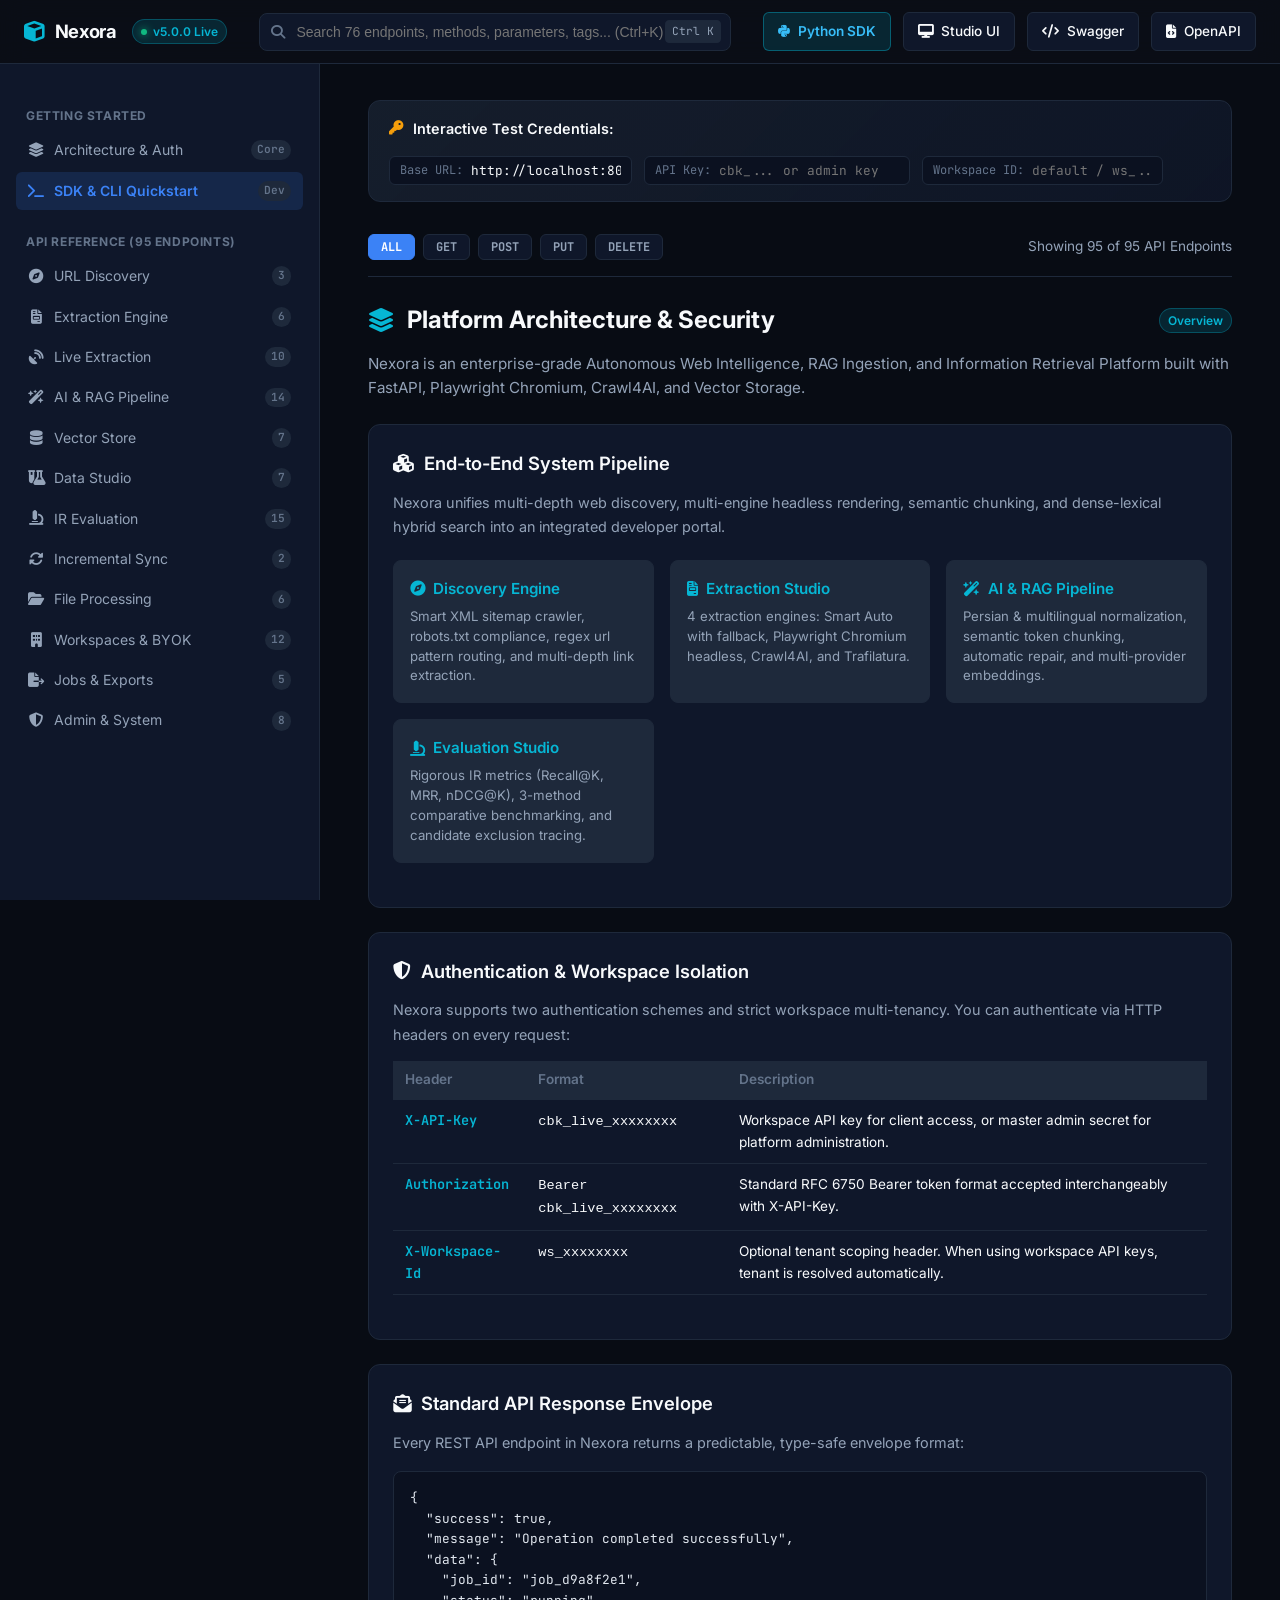
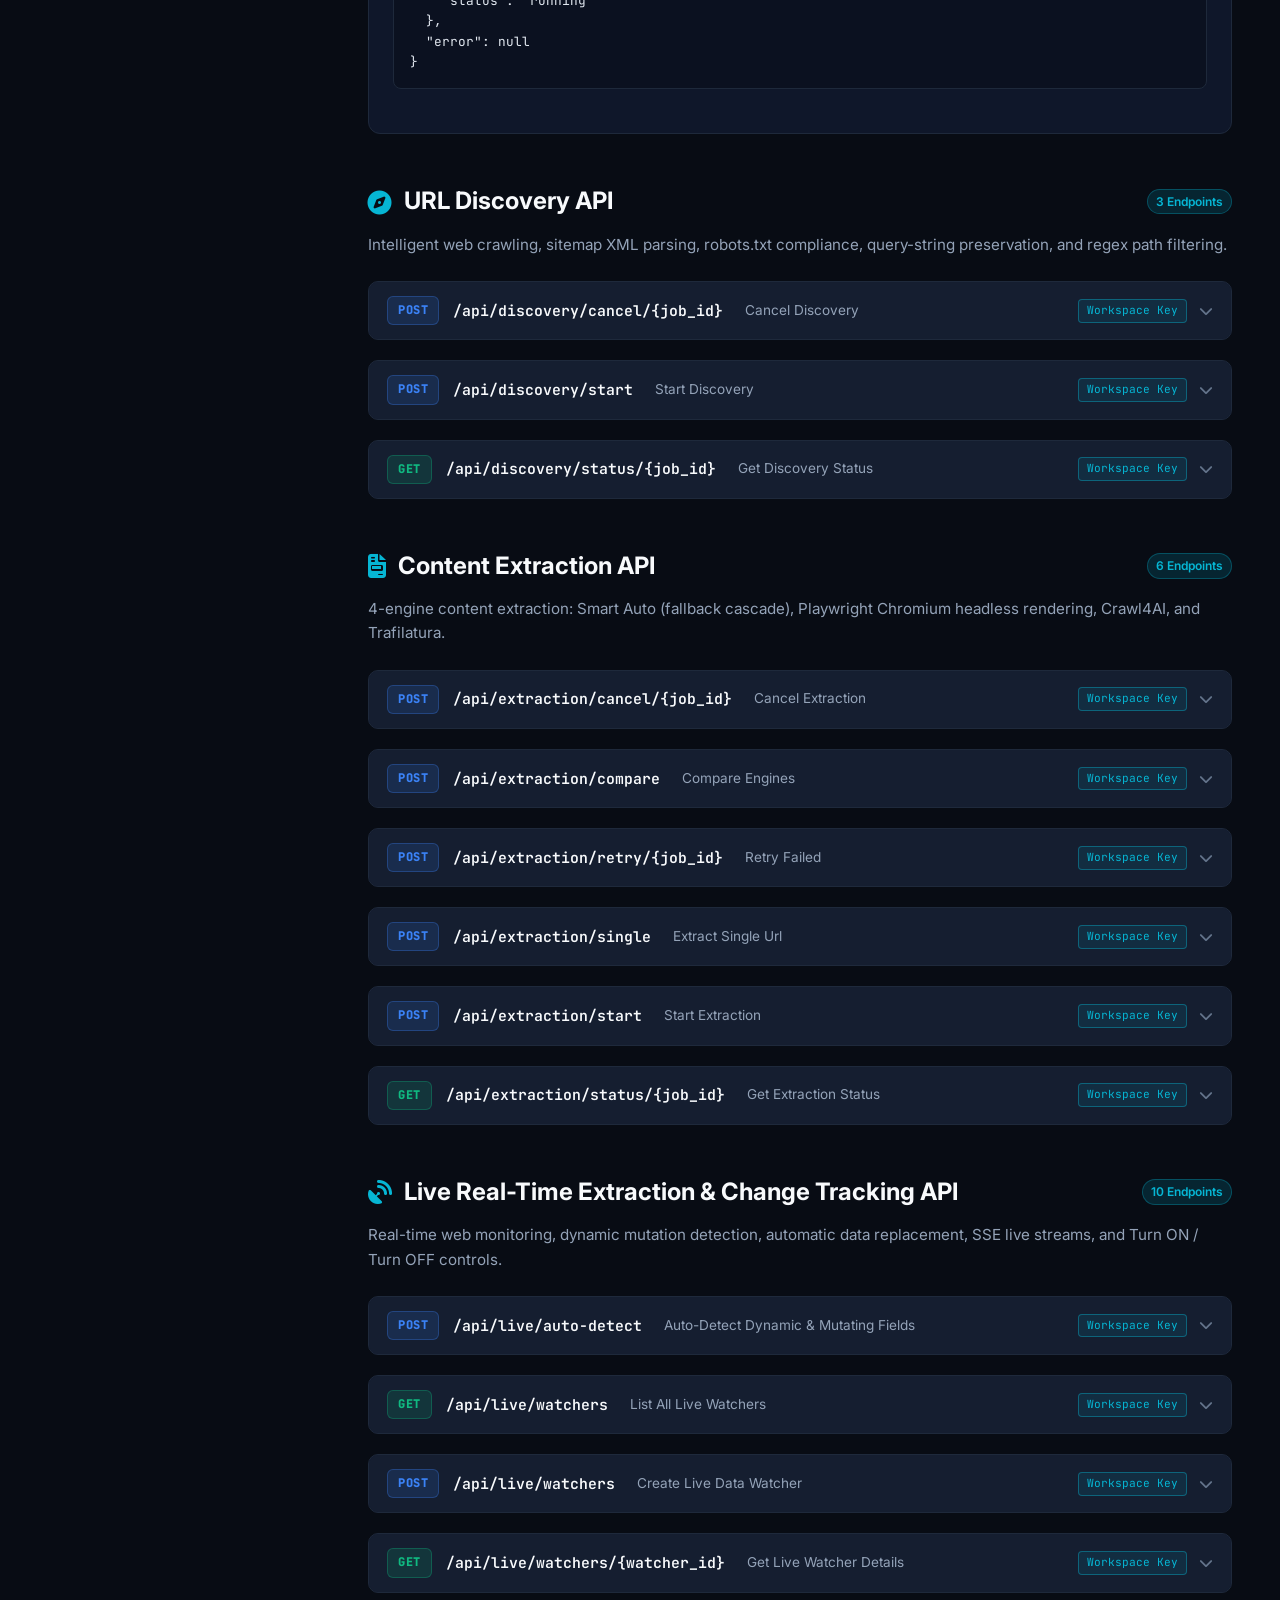
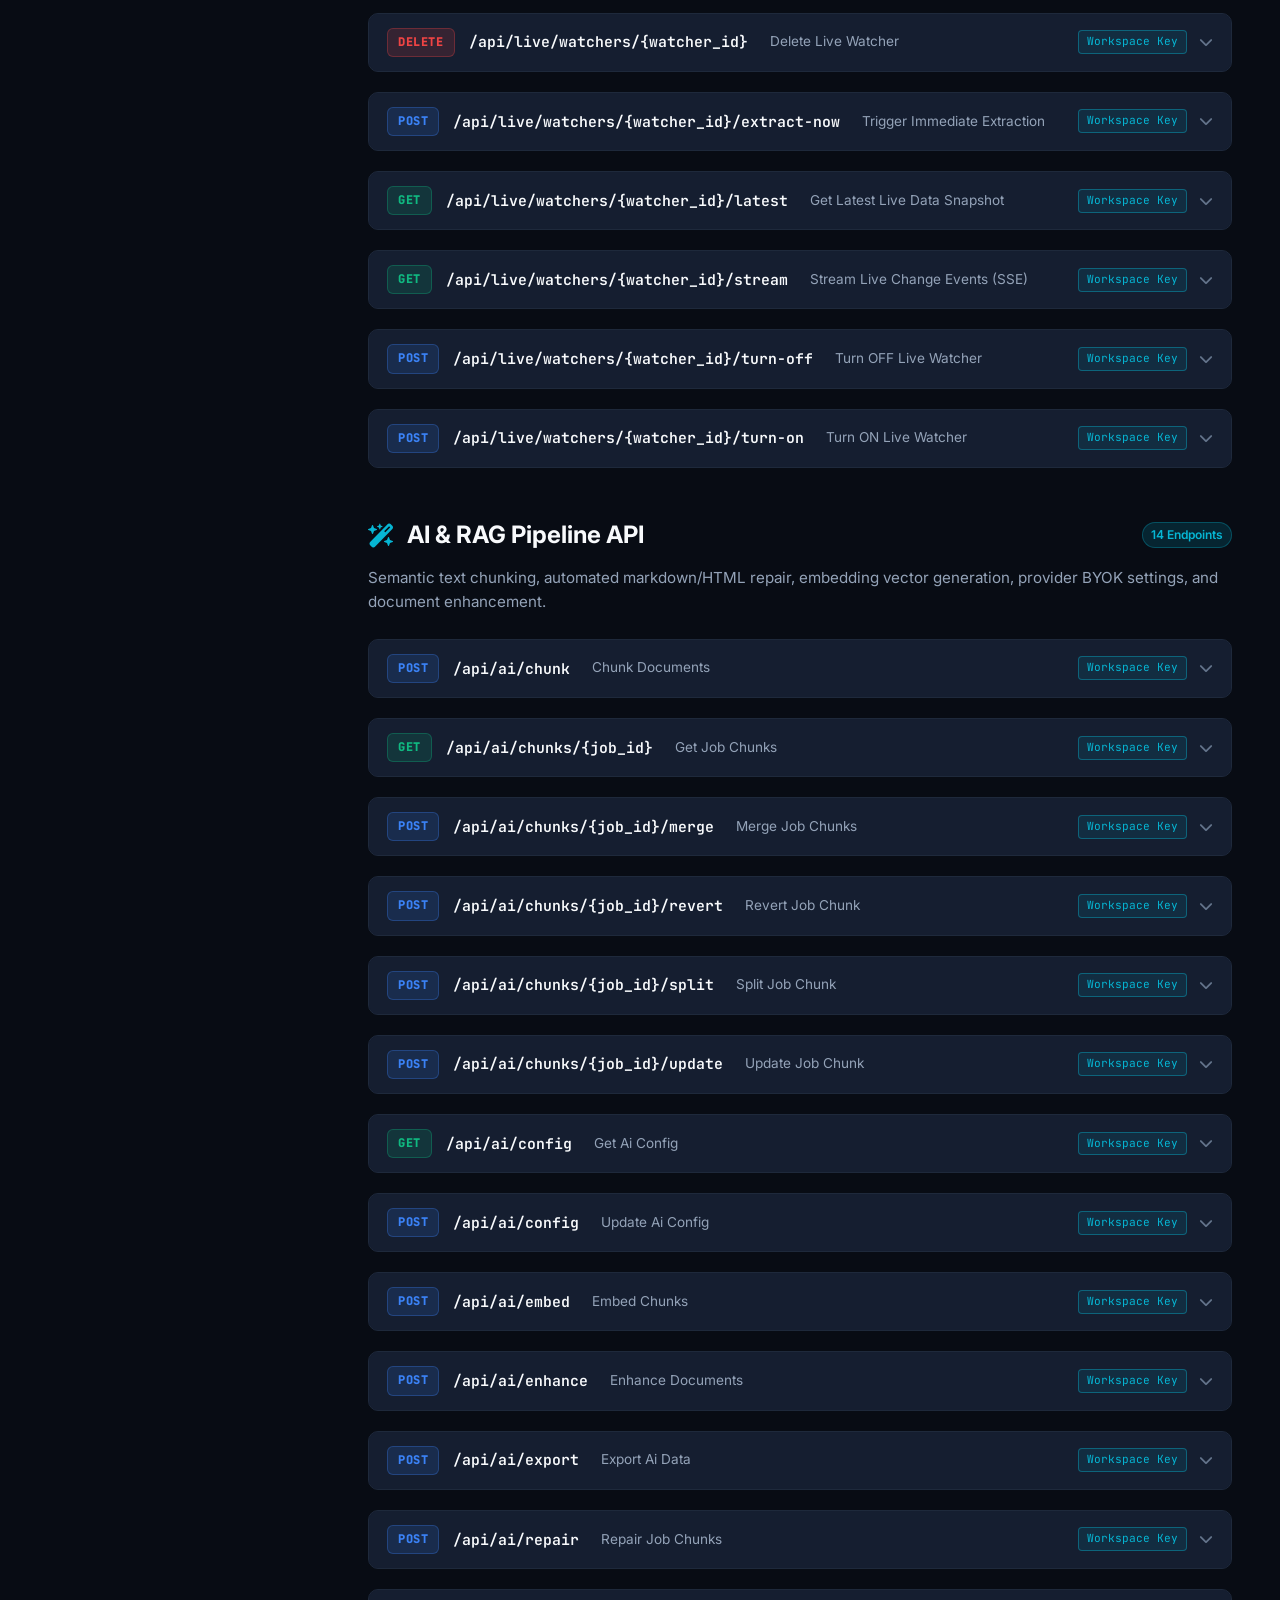
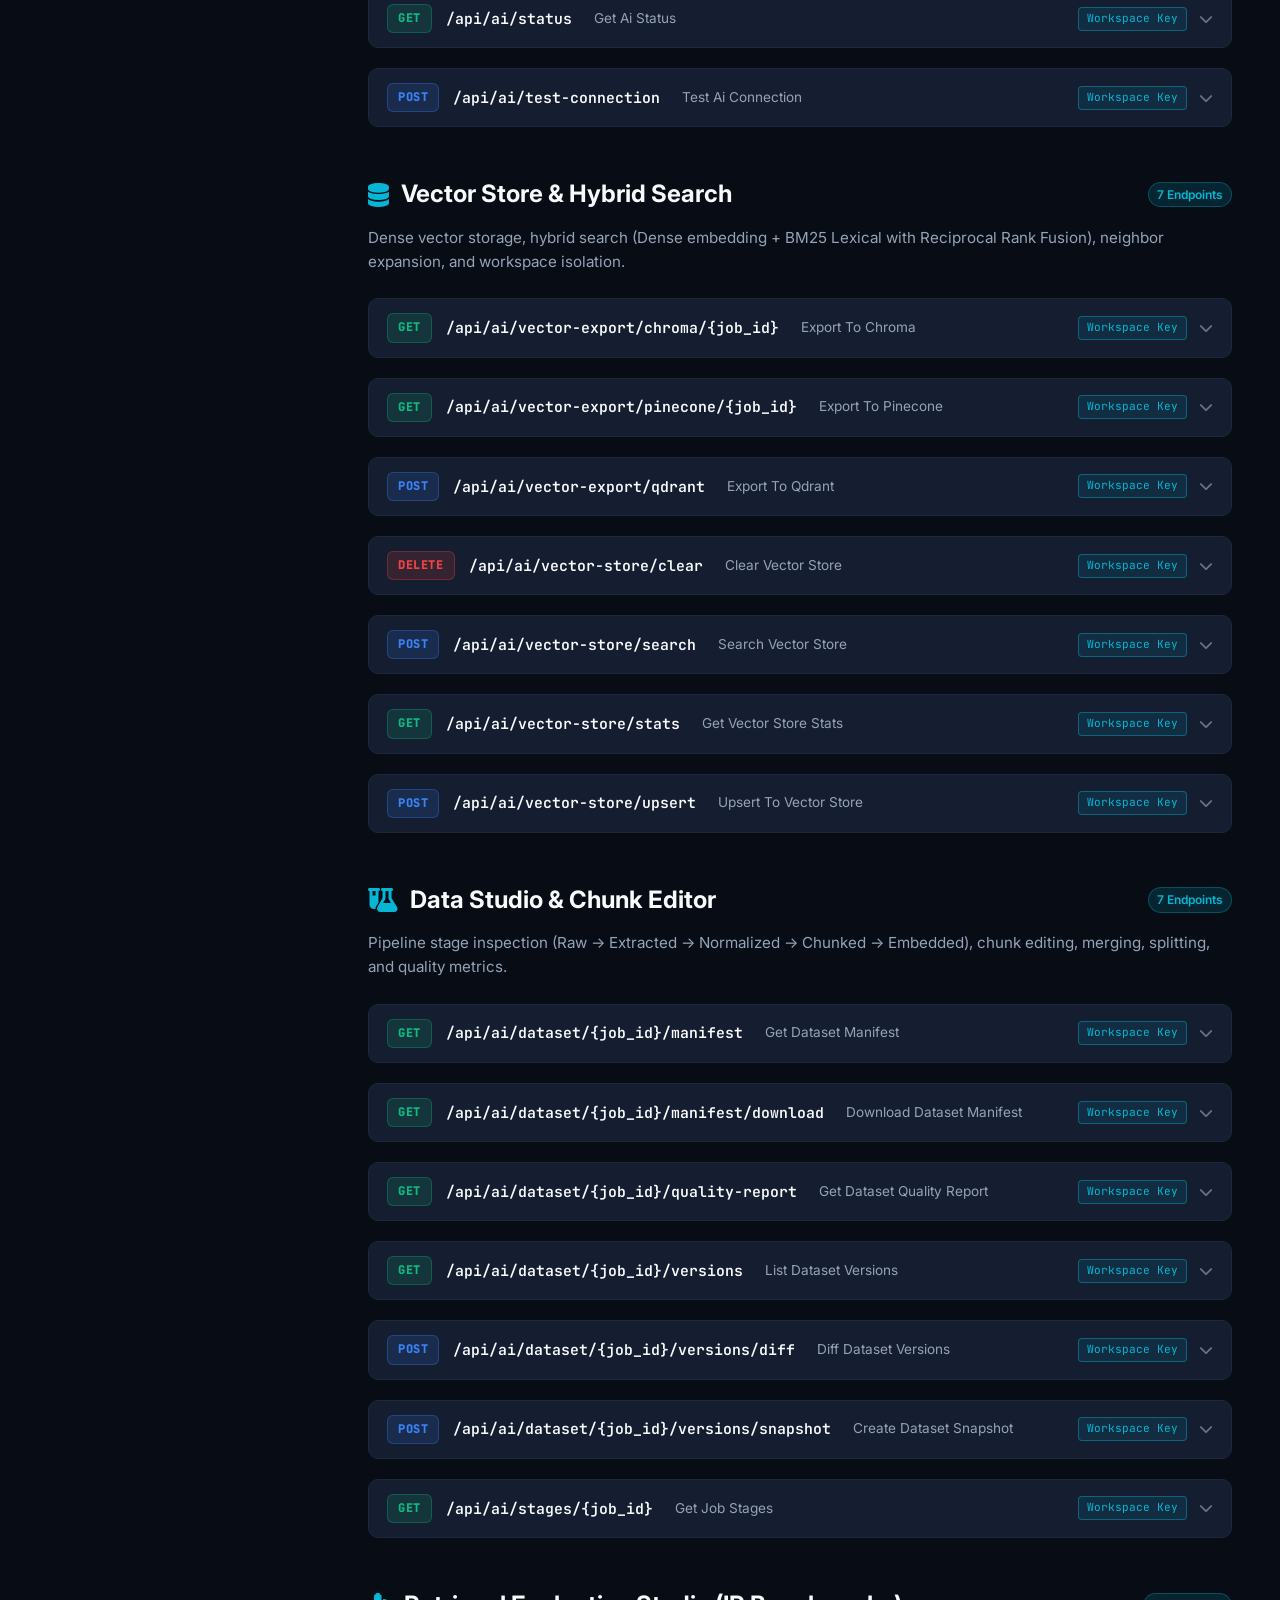
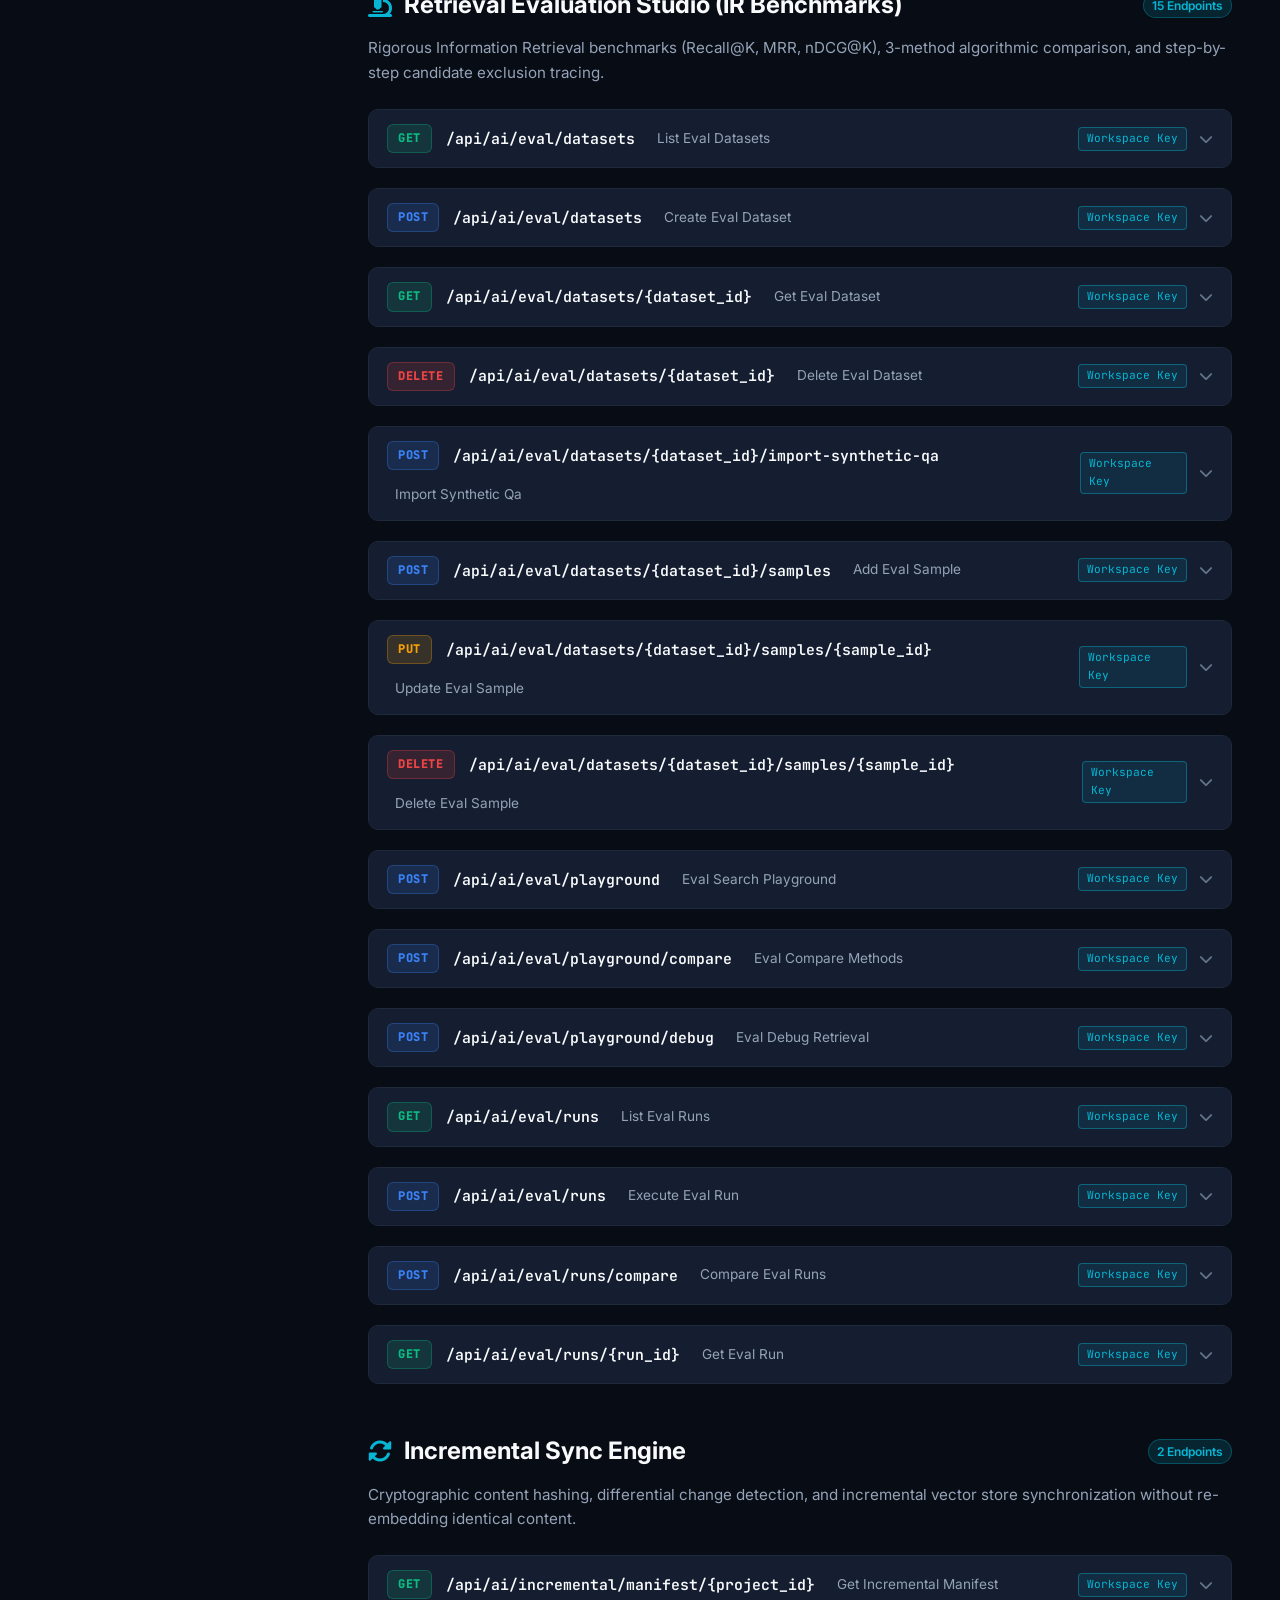
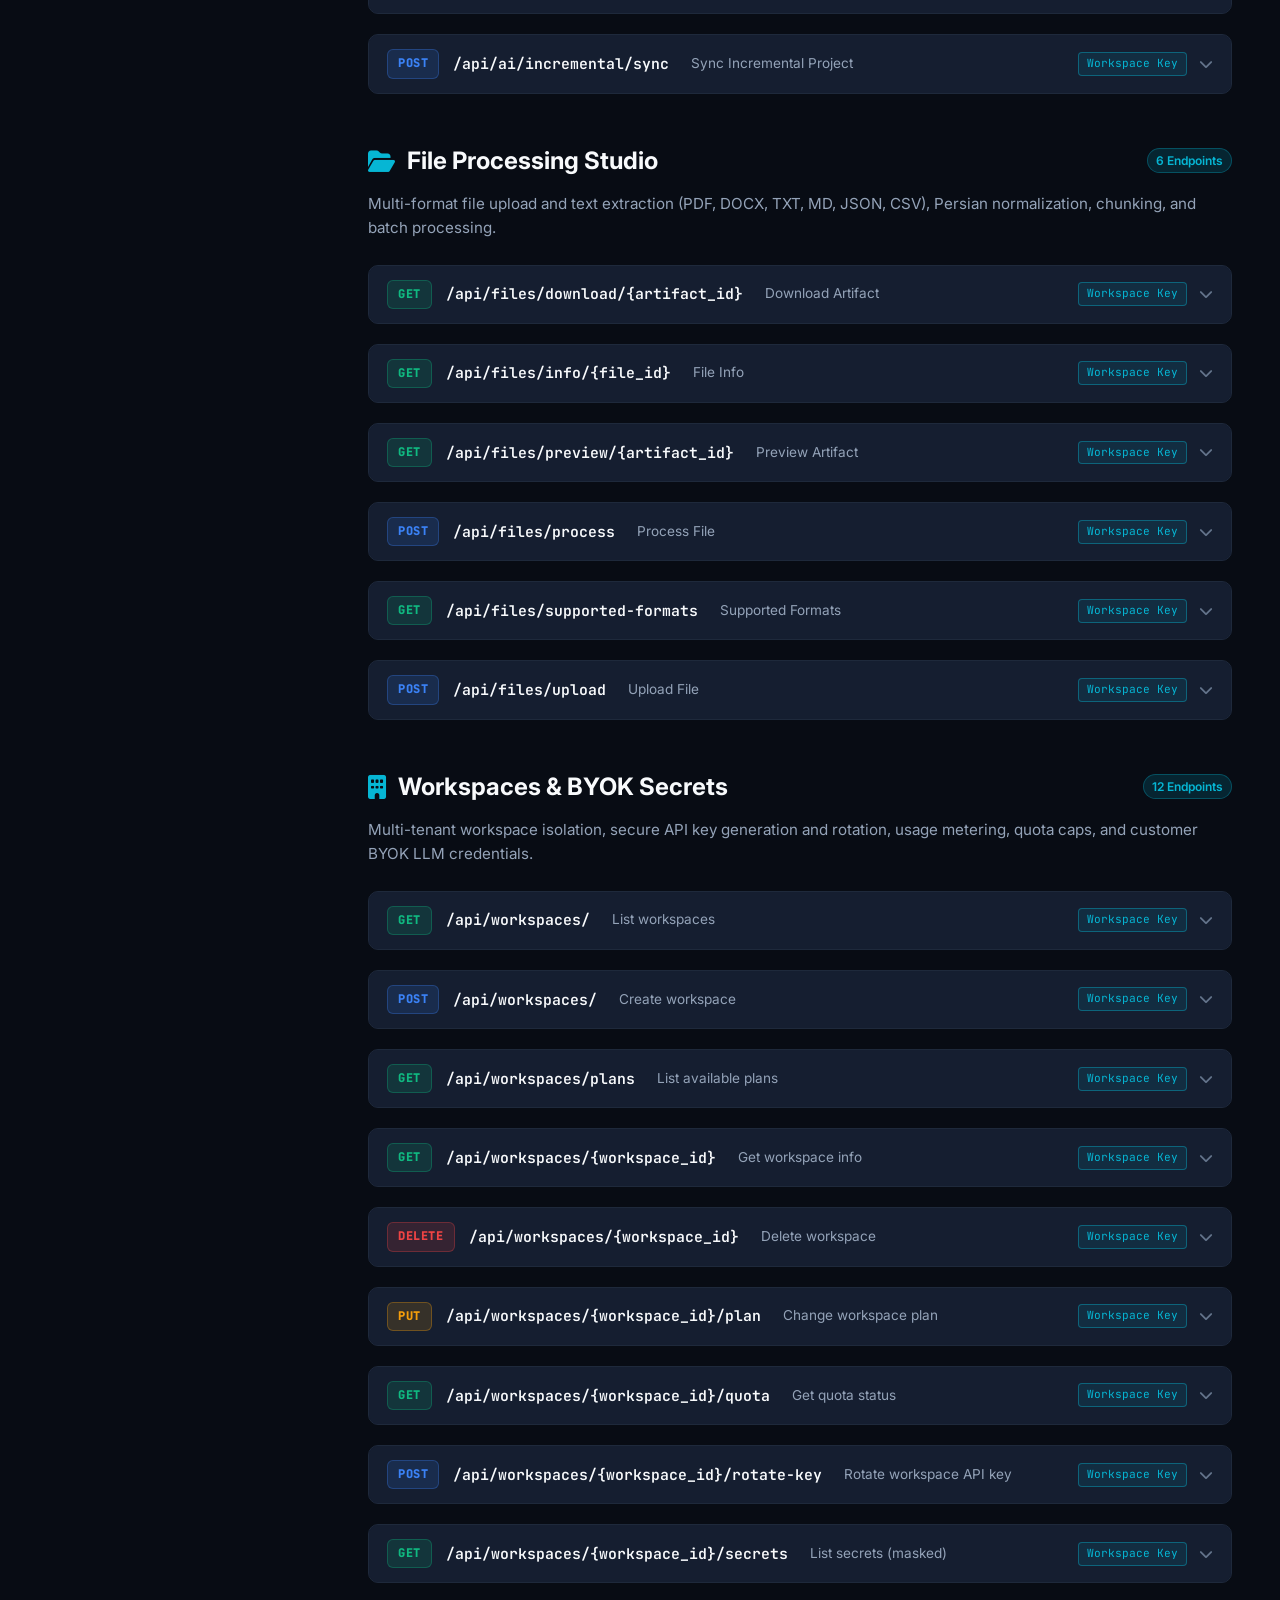
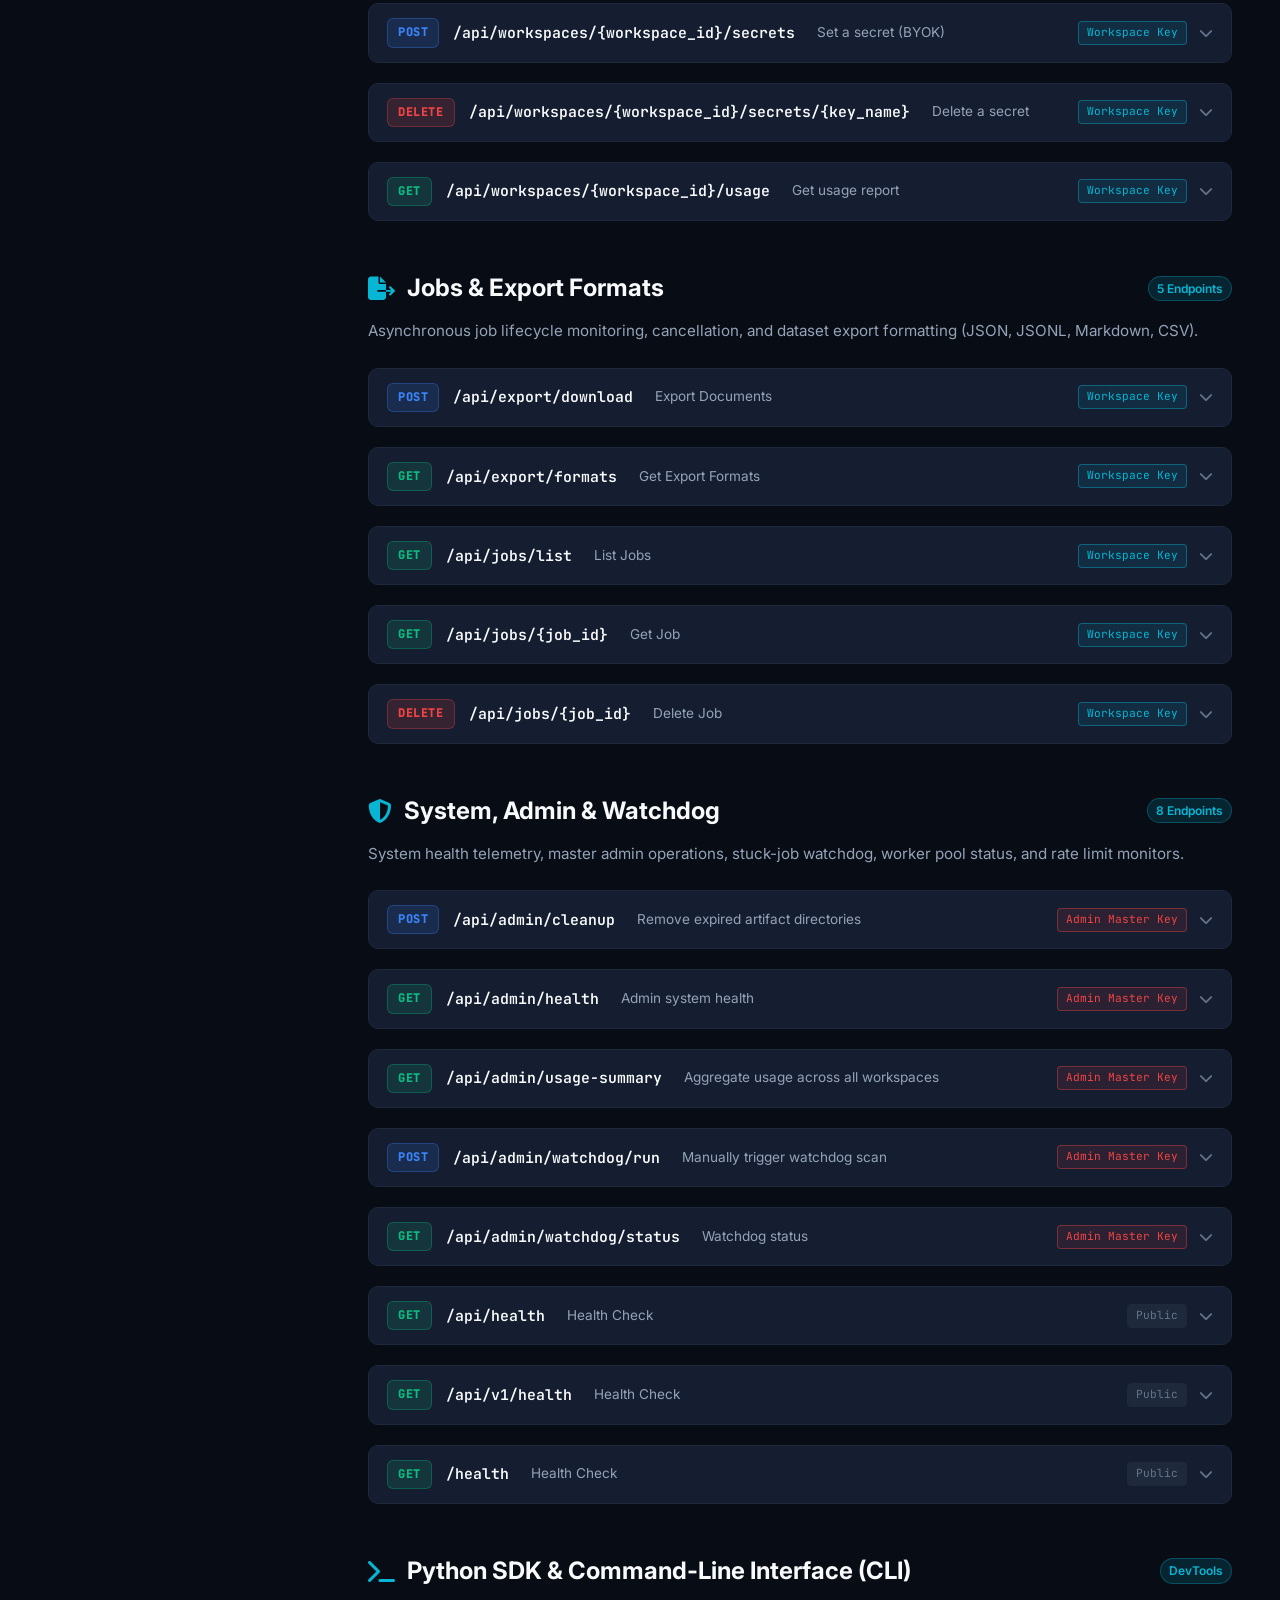
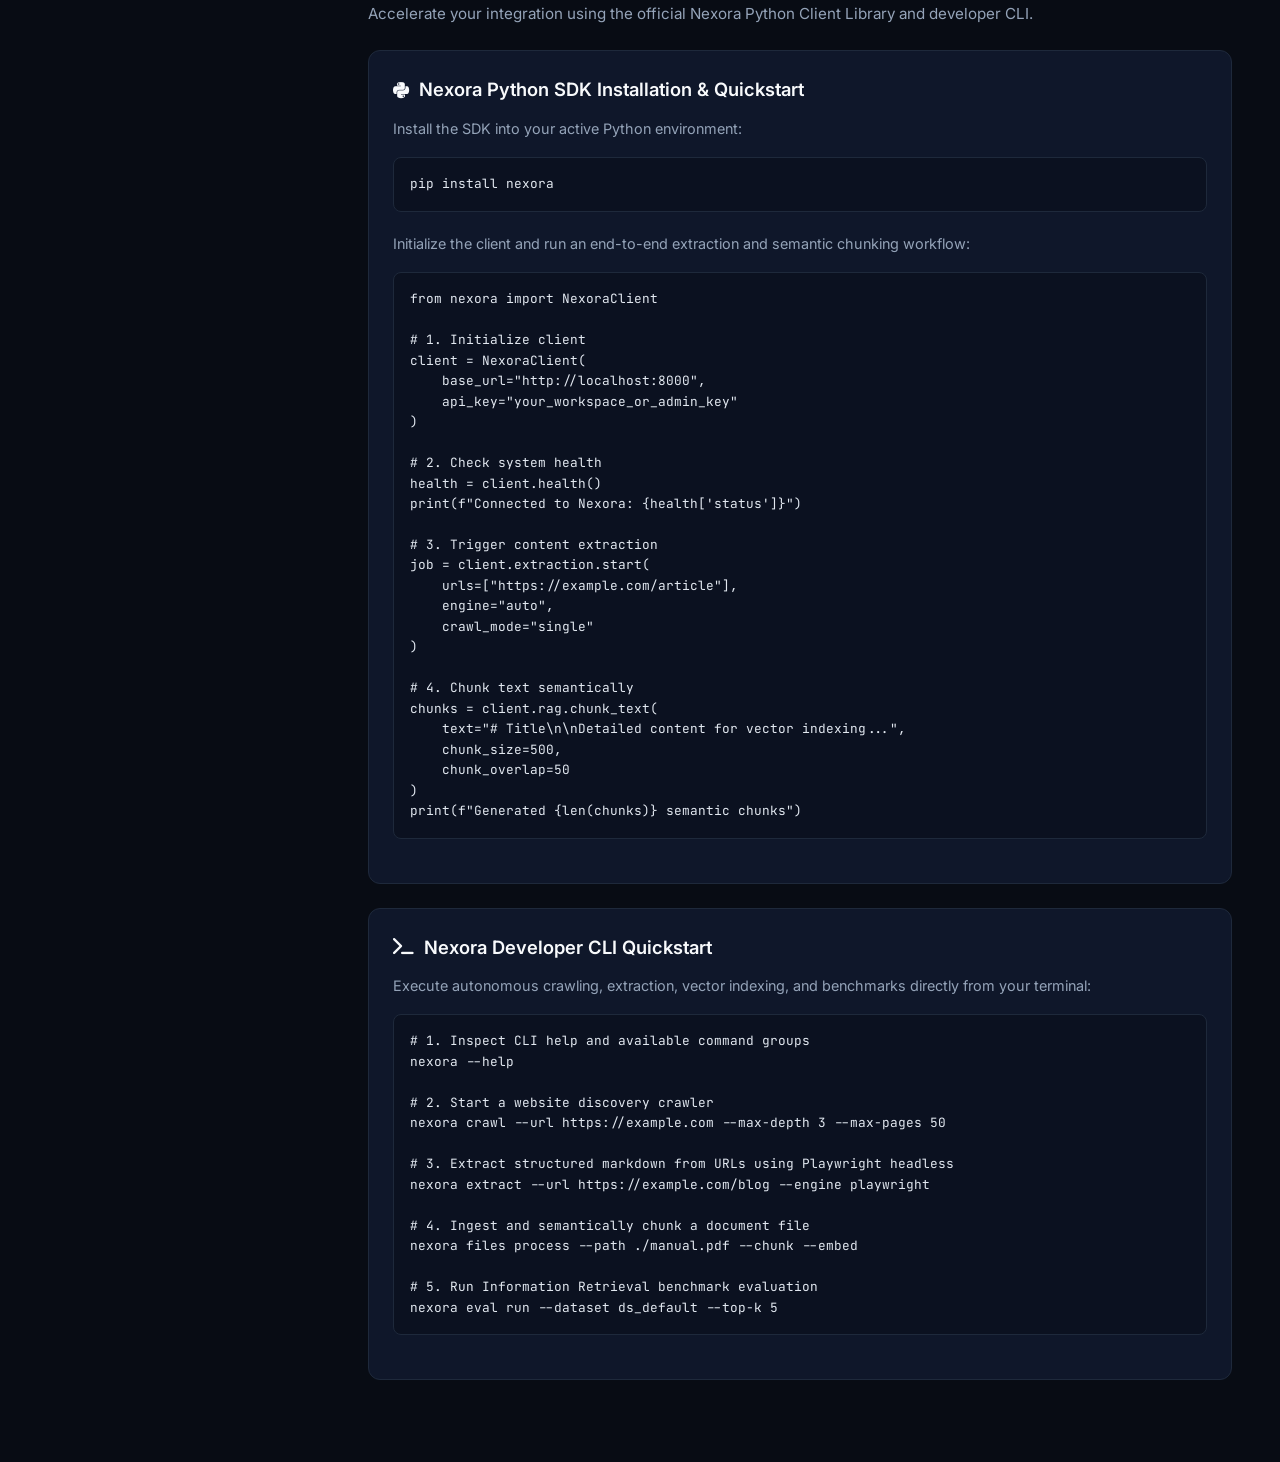
==== commit b64ab3c4: "feat: Add Live Real-Time Extraction with Auto-Detect, Python SDK docs portal & topbar integration" ====
--- a/app/static/docs.html
+++ b/app/static/docs.html
@@ -837,6 +837,10 @@
     </div>
 
     <div class="topbar-right">
+      <a href="/sdk" class="btn btn-primary" title="Nexora Python SDK Complete Guide & Documentation" style="background: rgba(6, 182, 212, 0.15); border-color: rgba(6, 182, 212, 0.4); color: #38bdf8; font-weight: 600;">
+        <i class="fa-brands fa-python"></i>
+        <span>Python SDK</span>
+      </a>
       <a href="/" class="btn btn-secondary" title="Return to Nexora Studio UI">
         <i class="fa-solid fa-desktop"></i>
         <span>Studio UI</span>
@@ -873,7 +877,7 @@
         <span class="nav-badge">Dev</span>
       </a>
 
-      <div class="sidebar-section-title">API Reference (85 Endpoints)</div>
+      <div class="sidebar-section-title">API Reference (95 Endpoints)</div>
       <a href="#sec-discovery" class="nav-item" data-sec="sec-discovery">
         <div class="nav-item-left">
           <i class="fa-solid fa-compass"></i>
@@ -887,6 +891,13 @@
           <span>Extraction Engine</span>
         </div>
         <span class="nav-badge">6</span>
+      </a>
+      <a href="#sec-live" class="nav-item" data-sec="sec-live">
+        <div class="nav-item-left">
+          <i class="fa-solid fa-satellite-dish"></i>
+          <span>Live Extraction</span>
+        </div>
+        <span class="nav-badge">10</span>
       </a>
       <a href="#sec-ai-rag" class="nav-item" data-sec="sec-ai-rag">
         <div class="nav-item-left">
@@ -988,7 +999,7 @@
           <button class="method-pill" data-filter="DELETE">DELETE</button>
         </div>
         <div class="counter-info">
-          Showing <span id="visible-count">85</span> of 85 API Endpoints
+          Showing <span id="visible-count">95</span> of 95 API Endpoints
         </div>
       </div>
 
@@ -2645,6 +2656,1517 @@
         </div>
       </section>
 
+      <!-- Section: Live Real-Time Extraction & Change Tracking API -->
+      <section id="sec-live" class="doc-section">
+        <div class="section-header">
+          <h2 class="section-title">
+            <i class="fa-solid fa-satellite-dish"></i>
+            Live Real-Time Extraction & Change Tracking API
+          </h2>
+          <span class="version-badge">10 Endpoints</span>
+        </div>
+        <p class="section-desc">Real-time web monitoring, dynamic mutation detection, automatic data replacement, SSE live streams, and Turn ON / Turn OFF controls.</p>
+
+        <!-- Endpoint Card: POST /api/live/auto-detect -->
+        <div class="endpoint-card" id="card-10" data-method="POST" data-path="/api/live/auto-detect" data-text="auto-detect dynamic &amp; mutating fields inspects target webpage for mutating, financial, crypto, or dynamic elements over an observation window and infers stable css selectors automatically.">
+          <div class="endpoint-header" onclick="toggleCard('card-10')">
+            <div class="endpoint-header-left">
+              <span class="badge-method badge-POST">POST</span>
+              <span class="endpoint-path">/api/live/auto-detect</span>
+              <span class="endpoint-summary">Auto-Detect Dynamic &amp; Mutating Fields</span>
+            </div>
+            <div class="endpoint-header-right">
+              <span class="badge-auth workspace">Workspace Key</span>
+              <i class="fa-solid fa-chevron-down toggle-icon"></i>
+            </div>
+          </div>
+          
+          <div class="endpoint-body">
+            <div class="endpoint-desc">Inspects target webpage for mutating, financial, crypto, or dynamic elements over an observation window and infers stable CSS selectors automatically.</div>
+            
+            
+            
+                <div class="params-title">Request Body (application/json)</div>
+                <div class="code-tabs-wrap">
+                  <div class="code-tab-header">
+                    <span style="font-size:0.75rem; color:var(--text-dim); font-family:var(--font-mono);">Sample Payload Schema</span>
+                    <button class="copy-btn" onclick="copyText(this, `{
+  &quot;url&quot;: &quot;https://example.com/sample&quot;,
+  &quot;observation_seconds&quot;: 3.0,
+  &quot;engine&quot;: &quot;auto&quot;,
+  &quot;headers&quot;: &quot;sample_headers&quot;
+}`)"><i class="fa-regular fa-copy"></i> Copy</button>
+                  </div>
+                  <div class="code-snippet active" style="display:block;">{
+  &quot;url&quot;: &quot;https://example.com/sample&quot;,
+  &quot;observation_seconds&quot;: 3.0,
+  &quot;engine&quot;: &quot;auto&quot;,
+  &quot;headers&quot;: &quot;sample_headers&quot;
+}</div>
+                </div>
+
+
+            <div class="params-title">Client Integration Snippets</div>
+            <div class="code-tabs-wrap">
+              <div class="code-tab-header">
+                <div class="code-tabs">
+                  <button class="code-tab-btn active" onclick="switchTab(this, 'card-10', 'curl')">cURL</button>
+                  <button class="code-tab-btn" onclick="switchTab(this, 'card-10', 'python')">Python (requests)</button>
+                  <button class="code-tab-btn" onclick="switchTab(this, 'card-10', 'sdk')">Python (SDK)</button>
+                  <button class="code-tab-btn" onclick="switchTab(this, 'card-10', 'js')">JavaScript (fetch)</button>
+                </div>
+                <button class="copy-btn" onclick="copySnippet('card-10')"><i class="fa-regular fa-copy"></i> Copy Code</button>
+              </div>
+              <div class="code-snippet active code-card-10-curl">curl -X POST &quot;http://localhost:8000/api/live/auto-detect&quot; \
+  -H &quot;X-API-Key: $NEXORA_API_KEY&quot; \
+  -H &quot;Content-Type: application/json&quot; -d &#x27;{&quot;url&quot;: &quot;https://example.com/sample&quot;, &quot;observation_seconds&quot;: 3.0, &quot;engine&quot;: &quot;auto&quot;, &quot;headers&quot;: &quot;sample_headers&quot;}&#x27;</div>
+              <div class="code-snippet code-card-10-python">import requests
+
+url = &quot;http://localhost:8000/api/live/auto-detect&quot;
+headers = {
+    &quot;X-API-Key&quot;: &quot;your_api_key&quot;,
+    &quot;Content-Type&quot;: &quot;application/json&quot;
+}
+payload = {
+    &quot;url&quot;: &quot;https://example.com/sample&quot;,
+    &quot;observation_seconds&quot;: 3.0,
+    &quot;engine&quot;: &quot;auto&quot;,
+    &quot;headers&quot;: &quot;sample_headers&quot;
+}
+
+response = requests.post(url, json=payload, headers=headers)
+print(response.json())</div>
+              <div class="code-snippet code-card-10-sdk">from nexora import NexoraClient
+
+client = NexoraClient(api_key=&quot;your_api_key&quot;)
+response = client.post(
+    path=&quot;/api/live/auto-detect&quot;,
+    json={
+    &quot;url&quot;: &quot;https://example.com/sample&quot;,
+    &quot;observation_seconds&quot;: 3.0,
+    &quot;engine&quot;: &quot;auto&quot;,
+    &quot;headers&quot;: &quot;sample_headers&quot;
+}
+)
+print(response)</div>
+              <div class="code-snippet code-card-10-js">const response = await fetch(&quot;http://localhost:8000/api/live/auto-detect&quot;, {
+  method: &quot;POST&quot;,
+  headers: {
+    &quot;X-API-Key&quot;: &quot;your_api_key&quot;,
+    &quot;Content-Type&quot;: &quot;application/json&quot;
+  },
+  body: JSON.stringify({
+  &quot;url&quot;: &quot;https://example.com/sample&quot;,
+  &quot;observation_seconds&quot;: 3.0,
+  &quot;engine&quot;: &quot;auto&quot;,
+  &quot;headers&quot;: &quot;sample_headers&quot;
+})
+});
+
+const data = await response.json();
+console.log(data);</div>
+            </div>
+
+            <div class="params-title">Expected Response (200 OK)</div>
+            <div class="code-tabs-wrap">
+              <div class="code-tab-header">
+                <span style="font-size:0.75rem; color:var(--emerald); font-family:var(--font-mono);"><i class="fa-solid fa-circle-check"></i> 200 Success Response</span>
+                <button class="copy-btn" onclick="copyText(this, `{
+  &quot;url&quot;: &quot;https://example.com/sample&quot;,
+  &quot;observation_seconds&quot;: 1,
+  &quot;detected_fields&quot;: [
+    {
+      &quot;name&quot;: &quot;sample_name&quot;,
+      &quot;selector&quot;: &quot;sample_selector&quot;,
+      &quot;sample_value&quot;: &quot;sample_sample_value&quot;,
+      &quot;confidence&quot;: 0.9,
+      &quot;field_type&quot;: &quot;price&quot;,
+      &quot;mutation_detected&quot;: false
+    }
+  ],
+  &quot;recommended_selectors&quot;: {},
+  &quot;summary&quot;: &quot;sample_summary&quot;
+}`)"><i class="fa-regular fa-copy"></i> Copy</button>
+              </div>
+              <div class="code-snippet active" style="display:block;">{
+  &quot;url&quot;: &quot;https://example.com/sample&quot;,
+  &quot;observation_seconds&quot;: 1,
+  &quot;detected_fields&quot;: [
+    {
+      &quot;name&quot;: &quot;sample_name&quot;,
+      &quot;selector&quot;: &quot;sample_selector&quot;,
+      &quot;sample_value&quot;: &quot;sample_sample_value&quot;,
+      &quot;confidence&quot;: 0.9,
+      &quot;field_type&quot;: &quot;price&quot;,
+      &quot;mutation_detected&quot;: false
+    }
+  ],
+  &quot;recommended_selectors&quot;: {},
+  &quot;summary&quot;: &quot;sample_summary&quot;
+}</div>
+            </div>
+
+            <!-- In-Browser Try It Live Console -->
+            <div class="try-live-box">
+              <div class="try-live-header">
+                <span class="try-live-title"><i class="fa-solid fa-play"></i> Interactive Console (Try It Live)</span>
+                <span style="font-size:0.75rem; color:var(--text-dim); font-family:var(--font-mono);">POST /api/live/auto-detect</span>
+              </div>
+              <div class="try-live-body">
+                <textarea id="live-body-10" placeholder="Request body JSON...">{
+  &quot;url&quot;: &quot;https://example.com/sample&quot;,
+  &quot;observation_seconds&quot;: 3.0,
+  &quot;engine&quot;: &quot;auto&quot;,
+  &quot;headers&quot;: &quot;sample_headers&quot;
+}</textarea>
+                <div class="try-live-actions">
+                  <button class="run-req-btn" onclick="executeLiveRequest('10', 'POST', '/api/live/auto-detect')">
+                    <i class="fa-solid fa-paper-plane"></i> Send Request
+                  </button>
+                  <span style="font-size:0.75rem; color:var(--text-dim);">Uses active session / configured API key</span>
+                </div>
+                <div class="live-response" id="live-res-10">
+                  <div class="live-res-meta">
+                    <span class="res-status" id="live-status-10">200 OK</span>
+                    <span class="res-time" id="live-time-10">42 ms</span>
+                  </div>
+                  <pre class="live-res-body" id="live-body-out-10"></pre>
+                </div>
+              </div>
+            </div>
+
+          </div>
+        </div>
+
+        <!-- Endpoint Card: GET /api/live/watchers -->
+        <div class="endpoint-card" id="card-11" data-method="GET" data-path="/api/live/watchers" data-text="list all live watchers returns all registered live watchers, active counts, and current states.">
+          <div class="endpoint-header" onclick="toggleCard('card-11')">
+            <div class="endpoint-header-left">
+              <span class="badge-method badge-GET">GET</span>
+              <span class="endpoint-path">/api/live/watchers</span>
+              <span class="endpoint-summary">List All Live Watchers</span>
+            </div>
+            <div class="endpoint-header-right">
+              <span class="badge-auth workspace">Workspace Key</span>
+              <i class="fa-solid fa-chevron-down toggle-icon"></i>
+            </div>
+          </div>
+          
+          <div class="endpoint-body">
+            <div class="endpoint-desc">Returns all registered live watchers, active counts, and current states.</div>
+            
+            
+            
+
+            <div class="params-title">Client Integration Snippets</div>
+            <div class="code-tabs-wrap">
+              <div class="code-tab-header">
+                <div class="code-tabs">
+                  <button class="code-tab-btn active" onclick="switchTab(this, 'card-11', 'curl')">cURL</button>
+                  <button class="code-tab-btn" onclick="switchTab(this, 'card-11', 'python')">Python (requests)</button>
+                  <button class="code-tab-btn" onclick="switchTab(this, 'card-11', 'sdk')">Python (SDK)</button>
+                  <button class="code-tab-btn" onclick="switchTab(this, 'card-11', 'js')">JavaScript (fetch)</button>
+                </div>
+                <button class="copy-btn" onclick="copySnippet('card-11')"><i class="fa-regular fa-copy"></i> Copy Code</button>
+              </div>
+              <div class="code-snippet active code-card-11-curl">curl -X GET &quot;http://localhost:8000/api/live/watchers&quot; \
+  -H &quot;X-API-Key: $NEXORA_API_KEY&quot; \
+  -H &quot;Content-Type: application/json&quot;</div>
+              <div class="code-snippet code-card-11-python">import requests
+
+url = &quot;http://localhost:8000/api/live/watchers&quot;
+headers = {
+    &quot;X-API-Key&quot;: &quot;your_api_key&quot;,
+    &quot;Content-Type&quot;: &quot;application/json&quot;
+}
+
+response = requests.get(url, headers=headers)
+print(response.json())</div>
+              <div class="code-snippet code-card-11-sdk">from nexora import NexoraClient
+
+client = NexoraClient(api_key=&quot;your_api_key&quot;)
+watchers = client.live.list()
+print(f&quot;Active watchers: {len(watchers)}&quot;)</div>
+              <div class="code-snippet code-card-11-js">const response = await fetch(&quot;http://localhost:8000/api/live/watchers&quot;, {
+  method: &quot;GET&quot;,
+  headers: {
+    &quot;X-API-Key&quot;: &quot;your_api_key&quot;,
+    &quot;Content-Type&quot;: &quot;application/json&quot;
+  }
+});
+
+const data = await response.json();
+console.log(data);</div>
+            </div>
+
+            <div class="params-title">Expected Response (200 OK)</div>
+            <div class="code-tabs-wrap">
+              <div class="code-tab-header">
+                <span style="font-size:0.75rem; color:var(--emerald); font-family:var(--font-mono);"><i class="fa-solid fa-circle-check"></i> 200 Success Response</span>
+                <button class="copy-btn" onclick="copyText(this, `{
+  &quot;watchers&quot;: [
+    {
+      &quot;id&quot;: &quot;id_demo&quot;,
+      &quot;name&quot;: &quot;sample_name&quot;,
+      &quot;url&quot;: &quot;https://example.com/sample&quot;,
+      &quot;status&quot;: &quot;sample_status&quot;,
+      &quot;selectors&quot;: {},
+      &quot;interval_seconds&quot;: 1,
+      &quot;engine&quot;: &quot;sample_engine&quot;,
+      &quot;single_trigger&quot;: true,
+      &quot;mode&quot;: &quot;manual&quot;,
+      &quot;discovered_fields&quot;: [
+        {
+          &quot;name&quot;: &quot;sample_name&quot;,
+          &quot;selector&quot;: &quot;sample_selector&quot;,
+          &quot;sample_value&quot;: &quot;sample_sample_value&quot;,
+          &quot;confidence&quot;: 0.9,
+          &quot;field_type&quot;: &quot;price&quot;,
+          &quot;mutation_detected&quot;: false
+        }
+      ],
+      &quot;last_checked_at&quot;: &quot;sample_last_checked_at&quot;,
+      &quot;last_changed_at&quot;: &quot;sample_last_changed_at&quot;,
+      &quot;change_count&quot;: 0,
+      &quot;latest_data&quot;: &quot;sample_latest_data&quot;,
+      &quot;created_at&quot;: &quot;sample_created_at&quot;,
+      &quot;error_message&quot;: &quot;sample_error_message&quot;
+    }
+  ],
+  &quot;total_active&quot;: 1,
+  &quot;total_watchers&quot;: 1
+}`)"><i class="fa-regular fa-copy"></i> Copy</button>
+              </div>
+              <div class="code-snippet active" style="display:block;">{
+  &quot;watchers&quot;: [
+    {
+      &quot;id&quot;: &quot;id_demo&quot;,
+      &quot;name&quot;: &quot;sample_name&quot;,
+      &quot;url&quot;: &quot;https://example.com/sample&quot;,
+      &quot;status&quot;: &quot;sample_status&quot;,
+      &quot;selectors&quot;: {},
+      &quot;interval_seconds&quot;: 1,
+      &quot;engine&quot;: &quot;sample_engine&quot;,
+      &quot;single_trigger&quot;: true,
+      &quot;mode&quot;: &quot;manual&quot;,
+      &quot;discovered_fields&quot;: [
+        {
+          &quot;name&quot;: &quot;sample_name&quot;,
+          &quot;selector&quot;: &quot;sample_selector&quot;,
+          &quot;sample_value&quot;: &quot;sample_sample_value&quot;,
+          &quot;confidence&quot;: 0.9,
+          &quot;field_type&quot;: &quot;price&quot;,
+          &quot;mutation_detected&quot;: false
+        }
+      ],
+      &quot;last_checked_at&quot;: &quot;sample_last_checked_at&quot;,
+      &quot;last_changed_at&quot;: &quot;sample_last_changed_at&quot;,
+      &quot;change_count&quot;: 0,
+      &quot;latest_data&quot;: &quot;sample_latest_data&quot;,
+      &quot;created_at&quot;: &quot;sample_created_at&quot;,
+      &quot;error_message&quot;: &quot;sample_error_message&quot;
+    }
+  ],
+  &quot;total_active&quot;: 1,
+  &quot;total_watchers&quot;: 1
+}</div>
+            </div>
+
+            <!-- In-Browser Try It Live Console -->
+            <div class="try-live-box">
+              <div class="try-live-header">
+                <span class="try-live-title"><i class="fa-solid fa-play"></i> Interactive Console (Try It Live)</span>
+                <span style="font-size:0.75rem; color:var(--text-dim); font-family:var(--font-mono);">GET /api/live/watchers</span>
+              </div>
+              <div class="try-live-body">
+                <textarea id="live-body-11" placeholder="Request body JSON..."></textarea>
+                <div class="try-live-actions">
+                  <button class="run-req-btn" onclick="executeLiveRequest('11', 'GET', '/api/live/watchers')">
+                    <i class="fa-solid fa-paper-plane"></i> Send Request
+                  </button>
+                  <span style="font-size:0.75rem; color:var(--text-dim);">Uses active session / configured API key</span>
+                </div>
+                <div class="live-response" id="live-res-11">
+                  <div class="live-res-meta">
+                    <span class="res-status" id="live-status-11">200 OK</span>
+                    <span class="res-time" id="live-time-11">42 ms</span>
+                  </div>
+                  <pre class="live-res-body" id="live-body-out-11"></pre>
+                </div>
+              </div>
+            </div>
+
+          </div>
+        </div>
+
+        <!-- Endpoint Card: POST /api/live/watchers -->
+        <div class="endpoint-card" id="card-12" data-method="POST" data-path="/api/live/watchers" data-text="create live data watcher registers a new real-time watcher on a target url with field selectors, polling frequency, and engine strategy.">
+          <div class="endpoint-header" onclick="toggleCard('card-12')">
+            <div class="endpoint-header-left">
+              <span class="badge-method badge-POST">POST</span>
+              <span class="endpoint-path">/api/live/watchers</span>
+              <span class="endpoint-summary">Create Live Data Watcher</span>
+            </div>
+            <div class="endpoint-header-right">
+              <span class="badge-auth workspace">Workspace Key</span>
+              <i class="fa-solid fa-chevron-down toggle-icon"></i>
+            </div>
+          </div>
+          
+          <div class="endpoint-body">
+            <div class="endpoint-desc">Registers a new real-time watcher on a target URL with field selectors, polling frequency, and engine strategy.</div>
+            
+            
+            
+                <div class="params-title">Request Body (application/json)</div>
+                <div class="code-tabs-wrap">
+                  <div class="code-tab-header">
+                    <span style="font-size:0.75rem; color:var(--text-dim); font-family:var(--font-mono);">Sample Payload Schema</span>
+                    <button class="copy-btn" onclick="copyText(this, `{
+  &quot;url&quot;: &quot;https://example.com/sample&quot;,
+  &quot;name&quot;: &quot;sample_name&quot;,
+  &quot;selectors&quot;: &quot;sample_selectors&quot;,
+  &quot;interval_seconds&quot;: 5.0,
+  &quot;engine&quot;: &quot;auto&quot;,
+  &quot;single_trigger&quot;: false,
+  &quot;turn_on&quot;: true,
+  &quot;mode&quot;: &quot;manual&quot;,
+  &quot;observation_seconds&quot;: 3.0,
+  &quot;webhook_url&quot;: &quot;https://example.com/sample&quot;,
+  &quot;headers&quot;: &quot;sample_headers&quot;
+}`)"><i class="fa-regular fa-copy"></i> Copy</button>
+                  </div>
+                  <div class="code-snippet active" style="display:block;">{
+  &quot;url&quot;: &quot;https://example.com/sample&quot;,
+  &quot;name&quot;: &quot;sample_name&quot;,
+  &quot;selectors&quot;: &quot;sample_selectors&quot;,
+  &quot;interval_seconds&quot;: 5.0,
+  &quot;engine&quot;: &quot;auto&quot;,
+  &quot;single_trigger&quot;: false,
+  &quot;turn_on&quot;: true,
+  &quot;mode&quot;: &quot;manual&quot;,
+  &quot;observation_seconds&quot;: 3.0,
+  &quot;webhook_url&quot;: &quot;https://example.com/sample&quot;,
+  &quot;headers&quot;: &quot;sample_headers&quot;
+}</div>
+                </div>
+
+
+            <div class="params-title">Client Integration Snippets</div>
+            <div class="code-tabs-wrap">
+              <div class="code-tab-header">
+                <div class="code-tabs">
+                  <button class="code-tab-btn active" onclick="switchTab(this, 'card-12', 'curl')">cURL</button>
+                  <button class="code-tab-btn" onclick="switchTab(this, 'card-12', 'python')">Python (requests)</button>
+                  <button class="code-tab-btn" onclick="switchTab(this, 'card-12', 'sdk')">Python (SDK)</button>
+                  <button class="code-tab-btn" onclick="switchTab(this, 'card-12', 'js')">JavaScript (fetch)</button>
+                </div>
+                <button class="copy-btn" onclick="copySnippet('card-12')"><i class="fa-regular fa-copy"></i> Copy Code</button>
+              </div>
+              <div class="code-snippet active code-card-12-curl">curl -X POST &quot;http://localhost:8000/api/live/watchers&quot; \
+  -H &quot;X-API-Key: $NEXORA_API_KEY&quot; \
+  -H &quot;Content-Type: application/json&quot; -d &#x27;{&quot;url&quot;: &quot;https://example.com/sample&quot;, &quot;name&quot;: &quot;sample_name&quot;, &quot;selectors&quot;: &quot;sample_selectors&quot;, &quot;interval_seconds&quot;: 5.0, &quot;engine&quot;: &quot;auto&quot;, &quot;single_trigger&quot;: false, &quot;turn_on&quot;: true, &quot;mode&quot;: &quot;manual&quot;, &quot;observation_seconds&quot;: 3.0, &quot;webhook_url&quot;: &quot;https://example.com/sample&quot;, &quot;headers&quot;: &quot;sample_headers&quot;}&#x27;</div>
+              <div class="code-snippet code-card-12-python">import requests
+
+url = &quot;http://localhost:8000/api/live/watchers&quot;
+headers = {
+    &quot;X-API-Key&quot;: &quot;your_api_key&quot;,
+    &quot;Content-Type&quot;: &quot;application/json&quot;
+}
+payload = {
+    &quot;url&quot;: &quot;https://example.com/sample&quot;,
+    &quot;name&quot;: &quot;sample_name&quot;,
+    &quot;selectors&quot;: &quot;sample_selectors&quot;,
+    &quot;interval_seconds&quot;: 5.0,
+    &quot;engine&quot;: &quot;auto&quot;,
+    &quot;single_trigger&quot;: false,
+    &quot;turn_on&quot;: true,
+    &quot;mode&quot;: &quot;manual&quot;,
+    &quot;observation_seconds&quot;: 3.0,
+    &quot;webhook_url&quot;: &quot;https://example.com/sample&quot;,
+    &quot;headers&quot;: &quot;sample_headers&quot;
+}
+
+response = requests.post(url, json=payload, headers=headers)
+print(response.json())</div>
+              <div class="code-snippet code-card-12-sdk">from nexora import NexoraClient
+
+client = NexoraClient(api_key=&quot;your_api_key&quot;)
+watcher = client.live.create(
+    url=&quot;https://example.com/product&quot;,
+    selectors={&quot;price&quot;: &quot;.current-price&quot;, &quot;stock&quot;: &quot;#stock&quot;},
+    interval_seconds=3.0,
+    turn_on=True
+)
+print(f&quot;Created Watcher: {watcher.id}&quot;)</div>
+              <div class="code-snippet code-card-12-js">const response = await fetch(&quot;http://localhost:8000/api/live/watchers&quot;, {
+  method: &quot;POST&quot;,
+  headers: {
+    &quot;X-API-Key&quot;: &quot;your_api_key&quot;,
+    &quot;Content-Type&quot;: &quot;application/json&quot;
+  },
+  body: JSON.stringify({
+  &quot;url&quot;: &quot;https://example.com/sample&quot;,
+  &quot;name&quot;: &quot;sample_name&quot;,
+  &quot;selectors&quot;: &quot;sample_selectors&quot;,
+  &quot;interval_seconds&quot;: 5.0,
+  &quot;engine&quot;: &quot;auto&quot;,
+  &quot;single_trigger&quot;: false,
+  &quot;turn_on&quot;: true,
+  &quot;mode&quot;: &quot;manual&quot;,
+  &quot;observation_seconds&quot;: 3.0,
+  &quot;webhook_url&quot;: &quot;https://example.com/sample&quot;,
+  &quot;headers&quot;: &quot;sample_headers&quot;
+})
+});
+
+const data = await response.json();
+console.log(data);</div>
+            </div>
+
+            <div class="params-title">Expected Response (200 OK)</div>
+            <div class="code-tabs-wrap">
+              <div class="code-tab-header">
+                <span style="font-size:0.75rem; color:var(--emerald); font-family:var(--font-mono);"><i class="fa-solid fa-circle-check"></i> 200 Success Response</span>
+                <button class="copy-btn" onclick="copyText(this, `{
+  &quot;id&quot;: &quot;id_demo&quot;,
+  &quot;name&quot;: &quot;sample_name&quot;,
+  &quot;url&quot;: &quot;https://example.com/sample&quot;,
+  &quot;status&quot;: &quot;sample_status&quot;,
+  &quot;selectors&quot;: {},
+  &quot;interval_seconds&quot;: 1,
+  &quot;engine&quot;: &quot;sample_engine&quot;,
+  &quot;single_trigger&quot;: true,
+  &quot;mode&quot;: &quot;manual&quot;,
+  &quot;discovered_fields&quot;: [
+    {
+      &quot;name&quot;: &quot;sample_name&quot;,
+      &quot;selector&quot;: &quot;sample_selector&quot;,
+      &quot;sample_value&quot;: &quot;sample_sample_value&quot;,
+      &quot;confidence&quot;: 0.9,
+      &quot;field_type&quot;: &quot;price&quot;,
+      &quot;mutation_detected&quot;: false
+    }
+  ],
+  &quot;last_checked_at&quot;: &quot;sample_last_checked_at&quot;,
+  &quot;last_changed_at&quot;: &quot;sample_last_changed_at&quot;,
+  &quot;change_count&quot;: 0,
+  &quot;latest_data&quot;: &quot;sample_latest_data&quot;,
+  &quot;created_at&quot;: &quot;sample_created_at&quot;,
+  &quot;error_message&quot;: &quot;sample_error_message&quot;
+}`)"><i class="fa-regular fa-copy"></i> Copy</button>
+              </div>
+              <div class="code-snippet active" style="display:block;">{
+  &quot;id&quot;: &quot;id_demo&quot;,
+  &quot;name&quot;: &quot;sample_name&quot;,
+  &quot;url&quot;: &quot;https://example.com/sample&quot;,
+  &quot;status&quot;: &quot;sample_status&quot;,
+  &quot;selectors&quot;: {},
+  &quot;interval_seconds&quot;: 1,
+  &quot;engine&quot;: &quot;sample_engine&quot;,
+  &quot;single_trigger&quot;: true,
+  &quot;mode&quot;: &quot;manual&quot;,
+  &quot;discovered_fields&quot;: [
+    {
+      &quot;name&quot;: &quot;sample_name&quot;,
+      &quot;selector&quot;: &quot;sample_selector&quot;,
+      &quot;sample_value&quot;: &quot;sample_sample_value&quot;,
+      &quot;confidence&quot;: 0.9,
+      &quot;field_type&quot;: &quot;price&quot;,
+      &quot;mutation_detected&quot;: false
+    }
+  ],
+  &quot;last_checked_at&quot;: &quot;sample_last_checked_at&quot;,
+  &quot;last_changed_at&quot;: &quot;sample_last_changed_at&quot;,
+  &quot;change_count&quot;: 0,
+  &quot;latest_data&quot;: &quot;sample_latest_data&quot;,
+  &quot;created_at&quot;: &quot;sample_created_at&quot;,
+  &quot;error_message&quot;: &quot;sample_error_message&quot;
+}</div>
+            </div>
+
+            <!-- In-Browser Try It Live Console -->
+            <div class="try-live-box">
+              <div class="try-live-header">
+                <span class="try-live-title"><i class="fa-solid fa-play"></i> Interactive Console (Try It Live)</span>
+                <span style="font-size:0.75rem; color:var(--text-dim); font-family:var(--font-mono);">POST /api/live/watchers</span>
+              </div>
+              <div class="try-live-body">
+                <textarea id="live-body-12" placeholder="Request body JSON...">{
+  &quot;url&quot;: &quot;https://example.com/sample&quot;,
+  &quot;name&quot;: &quot;sample_name&quot;,
+  &quot;selectors&quot;: &quot;sample_selectors&quot;,
+  &quot;interval_seconds&quot;: 5.0,
+  &quot;engine&quot;: &quot;auto&quot;,
+  &quot;single_trigger&quot;: false,
+  &quot;turn_on&quot;: true,
+  &quot;mode&quot;: &quot;manual&quot;,
+  &quot;observation_seconds&quot;: 3.0,
+  &quot;webhook_url&quot;: &quot;https://example.com/sample&quot;,
+  &quot;headers&quot;: &quot;sample_headers&quot;
+}</textarea>
+                <div class="try-live-actions">
+                  <button class="run-req-btn" onclick="executeLiveRequest('12', 'POST', '/api/live/watchers')">
+                    <i class="fa-solid fa-paper-plane"></i> Send Request
+                  </button>
+                  <span style="font-size:0.75rem; color:var(--text-dim);">Uses active session / configured API key</span>
+                </div>
+                <div class="live-response" id="live-res-12">
+                  <div class="live-res-meta">
+                    <span class="res-status" id="live-status-12">200 OK</span>
+                    <span class="res-time" id="live-time-12">42 ms</span>
+                  </div>
+                  <pre class="live-res-body" id="live-body-out-12"></pre>
+                </div>
+              </div>
+            </div>
+
+          </div>
+        </div>
+
+        <!-- Endpoint Card: GET /api/live/watchers/{watcher_id} -->
+        <div class="endpoint-card" id="card-13" data-method="GET" data-path="/api/live/watchers/{watcher_id}" data-text="get live watcher details fetches configuration, operational status, change metrics, and the latest extracted snapshot.">
+          <div class="endpoint-header" onclick="toggleCard('card-13')">
+            <div class="endpoint-header-left">
+              <span class="badge-method badge-GET">GET</span>
+              <span class="endpoint-path">/api/live/watchers/{watcher_id}</span>
+              <span class="endpoint-summary">Get Live Watcher Details</span>
+            </div>
+            <div class="endpoint-header-right">
+              <span class="badge-auth workspace">Workspace Key</span>
+              <i class="fa-solid fa-chevron-down toggle-icon"></i>
+            </div>
+          </div>
+          
+          <div class="endpoint-body">
+            <div class="endpoint-desc">Fetches configuration, operational status, change metrics, and the latest extracted snapshot.</div>
+            
+            
+                <div class="params-title">Request Parameters</div>
+                <table class="params-table">
+                  <thead>
+                    <tr>
+                      <th>Parameter</th>
+                      <th>Type</th>
+                      <th>Description</th>
+                    </tr>
+                  </thead>
+                  <tbody>
+                  <tr>
+                    <td>
+                      <span class="param-name">watcher_id</span>
+                      <span class="param-type">(path)</span>
+                      <span class="param-req">required</span>
+                    </td>
+                    <td><code>string</code></td>
+                    <td>Parameter description</td>
+                  </tr>
+                  </tbody>
+                </table>
+
+            
+
+            <div class="params-title">Client Integration Snippets</div>
+            <div class="code-tabs-wrap">
+              <div class="code-tab-header">
+                <div class="code-tabs">
+                  <button class="code-tab-btn active" onclick="switchTab(this, 'card-13', 'curl')">cURL</button>
+                  <button class="code-tab-btn" onclick="switchTab(this, 'card-13', 'python')">Python (requests)</button>
+                  <button class="code-tab-btn" onclick="switchTab(this, 'card-13', 'sdk')">Python (SDK)</button>
+                  <button class="code-tab-btn" onclick="switchTab(this, 'card-13', 'js')">JavaScript (fetch)</button>
+                </div>
+                <button class="copy-btn" onclick="copySnippet('card-13')"><i class="fa-regular fa-copy"></i> Copy Code</button>
+              </div>
+              <div class="code-snippet active code-card-13-curl">curl -X GET &quot;http://localhost:8000/api/live/watchers/{watcher_id}&quot; \
+  -H &quot;X-API-Key: $NEXORA_API_KEY&quot; \
+  -H &quot;Content-Type: application/json&quot;</div>
+              <div class="code-snippet code-card-13-python">import requests
+
+url = &quot;http://localhost:8000/api/live/watchers/{watcher_id}&quot;
+headers = {
+    &quot;X-API-Key&quot;: &quot;your_api_key&quot;,
+    &quot;Content-Type&quot;: &quot;application/json&quot;
+}
+
+response = requests.get(url, headers=headers)
+print(response.json())</div>
+              <div class="code-snippet code-card-13-sdk">from nexora import NexoraClient
+
+client = NexoraClient(api_key=&quot;your_api_key&quot;)
+watchers = client.live.list()
+print(f&quot;Active watchers: {len(watchers)}&quot;)</div>
+              <div class="code-snippet code-card-13-js">const response = await fetch(&quot;http://localhost:8000/api/live/watchers/{watcher_id}&quot;, {
+  method: &quot;GET&quot;,
+  headers: {
+    &quot;X-API-Key&quot;: &quot;your_api_key&quot;,
+    &quot;Content-Type&quot;: &quot;application/json&quot;
+  }
+});
+
+const data = await response.json();
+console.log(data);</div>
+            </div>
+
+            <div class="params-title">Expected Response (200 OK)</div>
+            <div class="code-tabs-wrap">
+              <div class="code-tab-header">
+                <span style="font-size:0.75rem; color:var(--emerald); font-family:var(--font-mono);"><i class="fa-solid fa-circle-check"></i> 200 Success Response</span>
+                <button class="copy-btn" onclick="copyText(this, `{
+  &quot;id&quot;: &quot;id_demo&quot;,
+  &quot;name&quot;: &quot;sample_name&quot;,
+  &quot;url&quot;: &quot;https://example.com/sample&quot;,
+  &quot;status&quot;: &quot;sample_status&quot;,
+  &quot;selectors&quot;: {},
+  &quot;interval_seconds&quot;: 1,
+  &quot;engine&quot;: &quot;sample_engine&quot;,
+  &quot;single_trigger&quot;: true,
+  &quot;mode&quot;: &quot;manual&quot;,
+  &quot;discovered_fields&quot;: [
+    {
+      &quot;name&quot;: &quot;sample_name&quot;,
+      &quot;selector&quot;: &quot;sample_selector&quot;,
+      &quot;sample_value&quot;: &quot;sample_sample_value&quot;,
+      &quot;confidence&quot;: 0.9,
+      &quot;field_type&quot;: &quot;price&quot;,
+      &quot;mutation_detected&quot;: false
+    }
+  ],
+  &quot;last_checked_at&quot;: &quot;sample_last_checked_at&quot;,
+  &quot;last_changed_at&quot;: &quot;sample_last_changed_at&quot;,
+  &quot;change_count&quot;: 0,
+  &quot;latest_data&quot;: &quot;sample_latest_data&quot;,
+  &quot;created_at&quot;: &quot;sample_created_at&quot;,
+  &quot;error_message&quot;: &quot;sample_error_message&quot;
+}`)"><i class="fa-regular fa-copy"></i> Copy</button>
+              </div>
+              <div class="code-snippet active" style="display:block;">{
+  &quot;id&quot;: &quot;id_demo&quot;,
+  &quot;name&quot;: &quot;sample_name&quot;,
+  &quot;url&quot;: &quot;https://example.com/sample&quot;,
+  &quot;status&quot;: &quot;sample_status&quot;,
+  &quot;selectors&quot;: {},
+  &quot;interval_seconds&quot;: 1,
+  &quot;engine&quot;: &quot;sample_engine&quot;,
+  &quot;single_trigger&quot;: true,
+  &quot;mode&quot;: &quot;manual&quot;,
+  &quot;discovered_fields&quot;: [
+    {
+      &quot;name&quot;: &quot;sample_name&quot;,
+      &quot;selector&quot;: &quot;sample_selector&quot;,
+      &quot;sample_value&quot;: &quot;sample_sample_value&quot;,
+      &quot;confidence&quot;: 0.9,
+      &quot;field_type&quot;: &quot;price&quot;,
+      &quot;mutation_detected&quot;: false
+    }
+  ],
+  &quot;last_checked_at&quot;: &quot;sample_last_checked_at&quot;,
+  &quot;last_changed_at&quot;: &quot;sample_last_changed_at&quot;,
+  &quot;change_count&quot;: 0,
+  &quot;latest_data&quot;: &quot;sample_latest_data&quot;,
+  &quot;created_at&quot;: &quot;sample_created_at&quot;,
+  &quot;error_message&quot;: &quot;sample_error_message&quot;
+}</div>
+            </div>
+
+            <!-- In-Browser Try It Live Console -->
+            <div class="try-live-box">
+              <div class="try-live-header">
+                <span class="try-live-title"><i class="fa-solid fa-play"></i> Interactive Console (Try It Live)</span>
+                <span style="font-size:0.75rem; color:var(--text-dim); font-family:var(--font-mono);">GET /api/live/watchers/{watcher_id}</span>
+              </div>
+              <div class="try-live-body">
+                <textarea id="live-body-13" placeholder="Request body JSON..."></textarea>
+                <div class="try-live-actions">
+                  <button class="run-req-btn" onclick="executeLiveRequest('13', 'GET', '/api/live/watchers/{watcher_id}')">
+                    <i class="fa-solid fa-paper-plane"></i> Send Request
+                  </button>
+                  <span style="font-size:0.75rem; color:var(--text-dim);">Uses active session / configured API key</span>
+                </div>
+                <div class="live-response" id="live-res-13">
+                  <div class="live-res-meta">
+                    <span class="res-status" id="live-status-13">200 OK</span>
+                    <span class="res-time" id="live-time-13">42 ms</span>
+                  </div>
+                  <pre class="live-res-body" id="live-body-out-13"></pre>
+                </div>
+              </div>
+            </div>
+
+          </div>
+        </div>
+
+        <!-- Endpoint Card: DELETE /api/live/watchers/{watcher_id} -->
+        <div class="endpoint-card" id="card-14" data-method="DELETE" data-path="/api/live/watchers/{watcher_id}" data-text="delete live watcher permanently deletes the live watcher and terminates all associated monitoring tasks.">
+          <div class="endpoint-header" onclick="toggleCard('card-14')">
+            <div class="endpoint-header-left">
+              <span class="badge-method badge-DELETE">DELETE</span>
+              <span class="endpoint-path">/api/live/watchers/{watcher_id}</span>
+              <span class="endpoint-summary">Delete Live Watcher</span>
+            </div>
+            <div class="endpoint-header-right">
+              <span class="badge-auth workspace">Workspace Key</span>
+              <i class="fa-solid fa-chevron-down toggle-icon"></i>
+            </div>
+          </div>
+          
+          <div class="endpoint-body">
+            <div class="endpoint-desc">Permanently deletes the live watcher and terminates all associated monitoring tasks.</div>
+            
+            
+                <div class="params-title">Request Parameters</div>
+                <table class="params-table">
+                  <thead>
+                    <tr>
+                      <th>Parameter</th>
+                      <th>Type</th>
+                      <th>Description</th>
+                    </tr>
+                  </thead>
+                  <tbody>
+                  <tr>
+                    <td>
+                      <span class="param-name">watcher_id</span>
+                      <span class="param-type">(path)</span>
+                      <span class="param-req">required</span>
+                    </td>
+                    <td><code>string</code></td>
+                    <td>Parameter description</td>
+                  </tr>
+                  </tbody>
+                </table>
+
+            
+
+            <div class="params-title">Client Integration Snippets</div>
+            <div class="code-tabs-wrap">
+              <div class="code-tab-header">
+                <div class="code-tabs">
+                  <button class="code-tab-btn active" onclick="switchTab(this, 'card-14', 'curl')">cURL</button>
+                  <button class="code-tab-btn" onclick="switchTab(this, 'card-14', 'python')">Python (requests)</button>
+                  <button class="code-tab-btn" onclick="switchTab(this, 'card-14', 'sdk')">Python (SDK)</button>
+                  <button class="code-tab-btn" onclick="switchTab(this, 'card-14', 'js')">JavaScript (fetch)</button>
+                </div>
+                <button class="copy-btn" onclick="copySnippet('card-14')"><i class="fa-regular fa-copy"></i> Copy Code</button>
+              </div>
+              <div class="code-snippet active code-card-14-curl">curl -X DELETE &quot;http://localhost:8000/api/live/watchers/{watcher_id}&quot; \
+  -H &quot;X-API-Key: $NEXORA_API_KEY&quot; \
+  -H &quot;Content-Type: application/json&quot;</div>
+              <div class="code-snippet code-card-14-python">import requests
+
+url = &quot;http://localhost:8000/api/live/watchers/{watcher_id}&quot;
+headers = {
+    &quot;X-API-Key&quot;: &quot;your_api_key&quot;,
+    &quot;Content-Type&quot;: &quot;application/json&quot;
+}
+
+response = requests.delete(url, headers=headers)
+print(response.json())</div>
+              <div class="code-snippet code-card-14-sdk">from nexora import NexoraClient
+
+client = NexoraClient(api_key=&quot;your_api_key&quot;)
+watchers = client.live.list()
+print(f&quot;Active watchers: {len(watchers)}&quot;)</div>
+              <div class="code-snippet code-card-14-js">const response = await fetch(&quot;http://localhost:8000/api/live/watchers/{watcher_id}&quot;, {
+  method: &quot;DELETE&quot;,
+  headers: {
+    &quot;X-API-Key&quot;: &quot;your_api_key&quot;,
+    &quot;Content-Type&quot;: &quot;application/json&quot;
+  }
+});
+
+const data = await response.json();
+console.log(data);</div>
+            </div>
+
+            <div class="params-title">Expected Response (200 OK)</div>
+            <div class="code-tabs-wrap">
+              <div class="code-tab-header">
+                <span style="font-size:0.75rem; color:var(--emerald); font-family:var(--font-mono);"><i class="fa-solid fa-circle-check"></i> 200 Success Response</span>
+                <button class="copy-btn" onclick="copyText(this, `{
+  &quot;success&quot;: true,
+  &quot;message&quot;: &quot;Success&quot;,
+  &quot;data&quot;: {}
+}`)"><i class="fa-regular fa-copy"></i> Copy</button>
+              </div>
+              <div class="code-snippet active" style="display:block;">{
+  &quot;success&quot;: true,
+  &quot;message&quot;: &quot;Success&quot;,
+  &quot;data&quot;: {}
+}</div>
+            </div>
+
+            <!-- In-Browser Try It Live Console -->
+            <div class="try-live-box">
+              <div class="try-live-header">
+                <span class="try-live-title"><i class="fa-solid fa-play"></i> Interactive Console (Try It Live)</span>
+                <span style="font-size:0.75rem; color:var(--text-dim); font-family:var(--font-mono);">DELETE /api/live/watchers/{watcher_id}</span>
+              </div>
+              <div class="try-live-body">
+                <textarea id="live-body-14" placeholder="Request body JSON..."></textarea>
+                <div class="try-live-actions">
+                  <button class="run-req-btn" onclick="executeLiveRequest('14', 'DELETE', '/api/live/watchers/{watcher_id}')">
+                    <i class="fa-solid fa-paper-plane"></i> Send Request
+                  </button>
+                  <span style="font-size:0.75rem; color:var(--text-dim);">Uses active session / configured API key</span>
+                </div>
+                <div class="live-response" id="live-res-14">
+                  <div class="live-res-meta">
+                    <span class="res-status" id="live-status-14">200 OK</span>
+                    <span class="res-time" id="live-time-14">42 ms</span>
+                  </div>
+                  <pre class="live-res-body" id="live-body-out-14"></pre>
+                </div>
+              </div>
+            </div>
+
+          </div>
+        </div>
+
+        <!-- Endpoint Card: POST /api/live/watchers/{watcher_id}/extract-now -->
+        <div class="endpoint-card" id="card-15" data-method="POST" data-path="/api/live/watchers/{watcher_id}/extract-now" data-text="trigger immediate extraction forces an instant extraction pass right now, updates latest data, and returns the result.">
+          <div class="endpoint-header" onclick="toggleCard('card-15')">
+            <div class="endpoint-header-left">
+              <span class="badge-method badge-POST">POST</span>
+              <span class="endpoint-path">/api/live/watchers/{watcher_id}/extract-now</span>
+              <span class="endpoint-summary">Trigger Immediate Extraction</span>
+            </div>
+            <div class="endpoint-header-right">
+              <span class="badge-auth workspace">Workspace Key</span>
+              <i class="fa-solid fa-chevron-down toggle-icon"></i>
+            </div>
+          </div>
+          
+          <div class="endpoint-body">
+            <div class="endpoint-desc">Forces an instant extraction pass right now, updates latest data, and returns the result.</div>
+            
+            
+                <div class="params-title">Request Parameters</div>
+                <table class="params-table">
+                  <thead>
+                    <tr>
+                      <th>Parameter</th>
+                      <th>Type</th>
+                      <th>Description</th>
+                    </tr>
+                  </thead>
+                  <tbody>
+                  <tr>
+                    <td>
+                      <span class="param-name">watcher_id</span>
+                      <span class="param-type">(path)</span>
+                      <span class="param-req">required</span>
+                    </td>
+                    <td><code>string</code></td>
+                    <td>Parameter description</td>
+                  </tr>
+                  </tbody>
+                </table>
+
+            
+
+            <div class="params-title">Client Integration Snippets</div>
+            <div class="code-tabs-wrap">
+              <div class="code-tab-header">
+                <div class="code-tabs">
+                  <button class="code-tab-btn active" onclick="switchTab(this, 'card-15', 'curl')">cURL</button>
+                  <button class="code-tab-btn" onclick="switchTab(this, 'card-15', 'python')">Python (requests)</button>
+                  <button class="code-tab-btn" onclick="switchTab(this, 'card-15', 'sdk')">Python (SDK)</button>
+                  <button class="code-tab-btn" onclick="switchTab(this, 'card-15', 'js')">JavaScript (fetch)</button>
+                </div>
+                <button class="copy-btn" onclick="copySnippet('card-15')"><i class="fa-regular fa-copy"></i> Copy Code</button>
+              </div>
+              <div class="code-snippet active code-card-15-curl">curl -X POST &quot;http://localhost:8000/api/live/watchers/{watcher_id}/extract-now&quot; \
+  -H &quot;X-API-Key: $NEXORA_API_KEY&quot; \
+  -H &quot;Content-Type: application/json&quot;</div>
+              <div class="code-snippet code-card-15-python">import requests
+
+url = &quot;http://localhost:8000/api/live/watchers/{watcher_id}/extract-now&quot;
+headers = {
+    &quot;X-API-Key&quot;: &quot;your_api_key&quot;,
+    &quot;Content-Type&quot;: &quot;application/json&quot;
+}
+
+response = requests.post(url, headers=headers)
+print(response.json())</div>
+              <div class="code-snippet code-card-15-sdk">from nexora import NexoraClient
+
+client = NexoraClient(api_key=&quot;your_api_key&quot;)
+watcher = client.live.create(
+    url=&quot;https://example.com/product&quot;,
+    selectors={&quot;price&quot;: &quot;.current-price&quot;, &quot;stock&quot;: &quot;#stock&quot;},
+    interval_seconds=3.0,
+    turn_on=True
+)
+print(f&quot;Created Watcher: {watcher.id}&quot;)</div>
+              <div class="code-snippet code-card-15-js">const response = await fetch(&quot;http://localhost:8000/api/live/watchers/{watcher_id}/extract-now&quot;, {
+  method: &quot;POST&quot;,
+  headers: {
+    &quot;X-API-Key&quot;: &quot;your_api_key&quot;,
+    &quot;Content-Type&quot;: &quot;application/json&quot;
+  }
+});
+
+const data = await response.json();
+console.log(data);</div>
+            </div>
+
+            <div class="params-title">Expected Response (200 OK)</div>
+            <div class="code-tabs-wrap">
+              <div class="code-tab-header">
+                <span style="font-size:0.75rem; color:var(--emerald); font-family:var(--font-mono);"><i class="fa-solid fa-circle-check"></i> 200 Success Response</span>
+                <button class="copy-btn" onclick="copyText(this, `{
+  &quot;success&quot;: true,
+  &quot;message&quot;: &quot;Success&quot;,
+  &quot;data&quot;: {}
+}`)"><i class="fa-regular fa-copy"></i> Copy</button>
+              </div>
+              <div class="code-snippet active" style="display:block;">{
+  &quot;success&quot;: true,
+  &quot;message&quot;: &quot;Success&quot;,
+  &quot;data&quot;: {}
+}</div>
+            </div>
+
+            <!-- In-Browser Try It Live Console -->
+            <div class="try-live-box">
+              <div class="try-live-header">
+                <span class="try-live-title"><i class="fa-solid fa-play"></i> Interactive Console (Try It Live)</span>
+                <span style="font-size:0.75rem; color:var(--text-dim); font-family:var(--font-mono);">POST /api/live/watchers/{watcher_id}/extract-now</span>
+              </div>
+              <div class="try-live-body">
+                <textarea id="live-body-15" placeholder="Request body JSON..."></textarea>
+                <div class="try-live-actions">
+                  <button class="run-req-btn" onclick="executeLiveRequest('15', 'POST', '/api/live/watchers/{watcher_id}/extract-now')">
+                    <i class="fa-solid fa-paper-plane"></i> Send Request
+                  </button>
+                  <span style="font-size:0.75rem; color:var(--text-dim);">Uses active session / configured API key</span>
+                </div>
+                <div class="live-response" id="live-res-15">
+                  <div class="live-res-meta">
+                    <span class="res-status" id="live-status-15">200 OK</span>
+                    <span class="res-time" id="live-time-15">42 ms</span>
+                  </div>
+                  <pre class="live-res-body" id="live-body-out-15"></pre>
+                </div>
+              </div>
+            </div>
+
+          </div>
+        </div>
+
+        <!-- Endpoint Card: GET /api/live/watchers/{watcher_id}/latest -->
+        <div class="endpoint-card" id="card-16" data-method="GET" data-path="/api/live/watchers/{watcher_id}/latest" data-text="get latest live data snapshot returns only the most current live data extracted from the site (previous stale data has been replaced).">
+          <div class="endpoint-header" onclick="toggleCard('card-16')">
+            <div class="endpoint-header-left">
+              <span class="badge-method badge-GET">GET</span>
+              <span class="endpoint-path">/api/live/watchers/{watcher_id}/latest</span>
+              <span class="endpoint-summary">Get Latest Live Data Snapshot</span>
+            </div>
+            <div class="endpoint-header-right">
+              <span class="badge-auth workspace">Workspace Key</span>
+              <i class="fa-solid fa-chevron-down toggle-icon"></i>
+            </div>
+          </div>
+          
+          <div class="endpoint-body">
+            <div class="endpoint-desc">Returns only the most current live data extracted from the site (previous stale data has been replaced).</div>
+            
+            
+                <div class="params-title">Request Parameters</div>
+                <table class="params-table">
+                  <thead>
+                    <tr>
+                      <th>Parameter</th>
+                      <th>Type</th>
+                      <th>Description</th>
+                    </tr>
+                  </thead>
+                  <tbody>
+                  <tr>
+                    <td>
+                      <span class="param-name">watcher_id</span>
+                      <span class="param-type">(path)</span>
+                      <span class="param-req">required</span>
+                    </td>
+                    <td><code>string</code></td>
+                    <td>Parameter description</td>
+                  </tr>
+                  </tbody>
+                </table>
+
+            
+
+            <div class="params-title">Client Integration Snippets</div>
+            <div class="code-tabs-wrap">
+              <div class="code-tab-header">
+                <div class="code-tabs">
+                  <button class="code-tab-btn active" onclick="switchTab(this, 'card-16', 'curl')">cURL</button>
+                  <button class="code-tab-btn" onclick="switchTab(this, 'card-16', 'python')">Python (requests)</button>
+                  <button class="code-tab-btn" onclick="switchTab(this, 'card-16', 'sdk')">Python (SDK)</button>
+                  <button class="code-tab-btn" onclick="switchTab(this, 'card-16', 'js')">JavaScript (fetch)</button>
+                </div>
+                <button class="copy-btn" onclick="copySnippet('card-16')"><i class="fa-regular fa-copy"></i> Copy Code</button>
+              </div>
+              <div class="code-snippet active code-card-16-curl">curl -X GET &quot;http://localhost:8000/api/live/watchers/{watcher_id}/latest&quot; \
+  -H &quot;X-API-Key: $NEXORA_API_KEY&quot; \
+  -H &quot;Content-Type: application/json&quot;</div>
+              <div class="code-snippet code-card-16-python">import requests
+
+url = &quot;http://localhost:8000/api/live/watchers/{watcher_id}/latest&quot;
+headers = {
+    &quot;X-API-Key&quot;: &quot;your_api_key&quot;,
+    &quot;Content-Type&quot;: &quot;application/json&quot;
+}
+
+response = requests.get(url, headers=headers)
+print(response.json())</div>
+              <div class="code-snippet code-card-16-sdk">from nexora import NexoraClient
+
+client = NexoraClient(api_key=&quot;your_api_key&quot;)
+latest = client.live.get_latest(&quot;live_12345&quot;)
+print(&quot;Current Live State:&quot;, latest[&quot;latest_data&quot;])</div>
+              <div class="code-snippet code-card-16-js">const response = await fetch(&quot;http://localhost:8000/api/live/watchers/{watcher_id}/latest&quot;, {
+  method: &quot;GET&quot;,
+  headers: {
+    &quot;X-API-Key&quot;: &quot;your_api_key&quot;,
+    &quot;Content-Type&quot;: &quot;application/json&quot;
+  }
+});
+
+const data = await response.json();
+console.log(data);</div>
+            </div>
+
+            <div class="params-title">Expected Response (200 OK)</div>
+            <div class="code-tabs-wrap">
+              <div class="code-tab-header">
+                <span style="font-size:0.75rem; color:var(--emerald); font-family:var(--font-mono);"><i class="fa-solid fa-circle-check"></i> 200 Success Response</span>
+                <button class="copy-btn" onclick="copyText(this, `{
+  &quot;success&quot;: true,
+  &quot;message&quot;: &quot;Success&quot;,
+  &quot;data&quot;: {}
+}`)"><i class="fa-regular fa-copy"></i> Copy</button>
+              </div>
+              <div class="code-snippet active" style="display:block;">{
+  &quot;success&quot;: true,
+  &quot;message&quot;: &quot;Success&quot;,
+  &quot;data&quot;: {}
+}</div>
+            </div>
+
+            <!-- In-Browser Try It Live Console -->
+            <div class="try-live-box">
+              <div class="try-live-header">
+                <span class="try-live-title"><i class="fa-solid fa-play"></i> Interactive Console (Try It Live)</span>
+                <span style="font-size:0.75rem; color:var(--text-dim); font-family:var(--font-mono);">GET /api/live/watchers/{watcher_id}/latest</span>
+              </div>
+              <div class="try-live-body">
+                <textarea id="live-body-16" placeholder="Request body JSON..."></textarea>
+                <div class="try-live-actions">
+                  <button class="run-req-btn" onclick="executeLiveRequest('16', 'GET', '/api/live/watchers/{watcher_id}/latest')">
+                    <i class="fa-solid fa-paper-plane"></i> Send Request
+                  </button>
+                  <span style="font-size:0.75rem; color:var(--text-dim);">Uses active session / configured API key</span>
+                </div>
+                <div class="live-response" id="live-res-16">
+                  <div class="live-res-meta">
+                    <span class="res-status" id="live-status-16">200 OK</span>
+                    <span class="res-time" id="live-time-16">42 ms</span>
+                  </div>
+                  <pre class="live-res-body" id="live-body-out-16"></pre>
+                </div>
+              </div>
+            </div>
+
+          </div>
+        </div>
+
+        <!-- Endpoint Card: GET /api/live/watchers/{watcher_id}/stream -->
+        <div class="endpoint-card" id="card-17" data-method="GET" data-path="/api/live/watchers/{watcher_id}/stream" data-text="stream live change events (sse) server-sent events (sse) stream yielding real-time change events as they occur on the target page.">
+          <div class="endpoint-header" onclick="toggleCard('card-17')">
+            <div class="endpoint-header-left">
+              <span class="badge-method badge-GET">GET</span>
+              <span class="endpoint-path">/api/live/watchers/{watcher_id}/stream</span>
+              <span class="endpoint-summary">Stream Live Change Events (SSE)</span>
+            </div>
+            <div class="endpoint-header-right">
+              <span class="badge-auth workspace">Workspace Key</span>
+              <i class="fa-solid fa-chevron-down toggle-icon"></i>
+            </div>
+          </div>
+          
+          <div class="endpoint-body">
+            <div class="endpoint-desc">Server-Sent Events (SSE) stream yielding real-time change events as they occur on the target page.</div>
+            
+            
+                <div class="params-title">Request Parameters</div>
+                <table class="params-table">
+                  <thead>
+                    <tr>
+                      <th>Parameter</th>
+                      <th>Type</th>
+                      <th>Description</th>
+                    </tr>
+                  </thead>
+                  <tbody>
+                  <tr>
+                    <td>
+                      <span class="param-name">watcher_id</span>
+                      <span class="param-type">(path)</span>
+                      <span class="param-req">required</span>
+                    </td>
+                    <td><code>string</code></td>
+                    <td>Parameter description</td>
+                  </tr>
+                  </tbody>
+                </table>
+
+            
+
+            <div class="params-title">Client Integration Snippets</div>
+            <div class="code-tabs-wrap">
+              <div class="code-tab-header">
+                <div class="code-tabs">
+                  <button class="code-tab-btn active" onclick="switchTab(this, 'card-17', 'curl')">cURL</button>
+                  <button class="code-tab-btn" onclick="switchTab(this, 'card-17', 'python')">Python (requests)</button>
+                  <button class="code-tab-btn" onclick="switchTab(this, 'card-17', 'sdk')">Python (SDK)</button>
+                  <button class="code-tab-btn" onclick="switchTab(this, 'card-17', 'js')">JavaScript (fetch)</button>
+                </div>
+                <button class="copy-btn" onclick="copySnippet('card-17')"><i class="fa-regular fa-copy"></i> Copy Code</button>
+              </div>
+              <div class="code-snippet active code-card-17-curl">curl -X GET &quot;http://localhost:8000/api/live/watchers/{watcher_id}/stream&quot; \
+  -H &quot;X-API-Key: $NEXORA_API_KEY&quot; \
+  -H &quot;Content-Type: application/json&quot;</div>
+              <div class="code-snippet code-card-17-python">import requests
+
+url = &quot;http://localhost:8000/api/live/watchers/{watcher_id}/stream&quot;
+headers = {
+    &quot;X-API-Key&quot;: &quot;your_api_key&quot;,
+    &quot;Content-Type&quot;: &quot;application/json&quot;
+}
+
+response = requests.get(url, headers=headers)
+print(response.json())</div>
+              <div class="code-snippet code-card-17-sdk">from nexora import NexoraClient
+
+client = NexoraClient(api_key=&quot;your_api_key&quot;)
+for event in client.live.stream(&quot;live_12345&quot;):
+    print(f&quot;[{event.timestamp}] Change detected: {event.diff}&quot;)</div>
+              <div class="code-snippet code-card-17-js">const response = await fetch(&quot;http://localhost:8000/api/live/watchers/{watcher_id}/stream&quot;, {
+  method: &quot;GET&quot;,
+  headers: {
+    &quot;X-API-Key&quot;: &quot;your_api_key&quot;,
+    &quot;Content-Type&quot;: &quot;application/json&quot;
+  }
+});
+
+const data = await response.json();
+console.log(data);</div>
+            </div>
+
+            <div class="params-title">Expected Response (200 OK)</div>
+            <div class="code-tabs-wrap">
+              <div class="code-tab-header">
+                <span style="font-size:0.75rem; color:var(--emerald); font-family:var(--font-mono);"><i class="fa-solid fa-circle-check"></i> 200 Success Response</span>
+                <button class="copy-btn" onclick="copyText(this, `{
+  &quot;success&quot;: true,
+  &quot;message&quot;: &quot;Success&quot;,
+  &quot;data&quot;: {}
+}`)"><i class="fa-regular fa-copy"></i> Copy</button>
+              </div>
+              <div class="code-snippet active" style="display:block;">{
+  &quot;success&quot;: true,
+  &quot;message&quot;: &quot;Success&quot;,
+  &quot;data&quot;: {}
+}</div>
+            </div>
+
+            <!-- In-Browser Try It Live Console -->
+            <div class="try-live-box">
+              <div class="try-live-header">
+                <span class="try-live-title"><i class="fa-solid fa-play"></i> Interactive Console (Try It Live)</span>
+                <span style="font-size:0.75rem; color:var(--text-dim); font-family:var(--font-mono);">GET /api/live/watchers/{watcher_id}/stream</span>
+              </div>
+              <div class="try-live-body">
+                <textarea id="live-body-17" placeholder="Request body JSON..."></textarea>
+                <div class="try-live-actions">
+                  <button class="run-req-btn" onclick="executeLiveRequest('17', 'GET', '/api/live/watchers/{watcher_id}/stream')">
+                    <i class="fa-solid fa-paper-plane"></i> Send Request
+                  </button>
+                  <span style="font-size:0.75rem; color:var(--text-dim);">Uses active session / configured API key</span>
+                </div>
+                <div class="live-response" id="live-res-17">
+                  <div class="live-res-meta">
+                    <span class="res-status" id="live-status-17">200 OK</span>
+                    <span class="res-time" id="live-time-17">42 ms</span>
+                  </div>
+                  <pre class="live-res-body" id="live-body-out-17"></pre>
+                </div>
+              </div>
+            </div>
+
+          </div>
+        </div>
+
+        <!-- Endpoint Card: POST /api/live/watchers/{watcher_id}/turn-off -->
+        <div class="endpoint-card" id="card-18" data-method="POST" data-path="/api/live/watchers/{watcher_id}/turn-off" data-text="turn off live watcher deactivates live monitoring and halts background extraction for this watcher.">
+          <div class="endpoint-header" onclick="toggleCard('card-18')">
+            <div class="endpoint-header-left">
+              <span class="badge-method badge-POST">POST</span>
+              <span class="endpoint-path">/api/live/watchers/{watcher_id}/turn-off</span>
+              <span class="endpoint-summary">Turn OFF Live Watcher</span>
+            </div>
+            <div class="endpoint-header-right">
+              <span class="badge-auth workspace">Workspace Key</span>
+              <i class="fa-solid fa-chevron-down toggle-icon"></i>
+            </div>
+          </div>
+          
+          <div class="endpoint-body">
+            <div class="endpoint-desc">Deactivates live monitoring and halts background extraction for this watcher.</div>
+            
+            
+                <div class="params-title">Request Parameters</div>
+                <table class="params-table">
+                  <thead>
+                    <tr>
+                      <th>Parameter</th>
+                      <th>Type</th>
+                      <th>Description</th>
+                    </tr>
+                  </thead>
+                  <tbody>
+                  <tr>
+                    <td>
+                      <span class="param-name">watcher_id</span>
+                      <span class="param-type">(path)</span>
+                      <span class="param-req">required</span>
+                    </td>
+                    <td><code>string</code></td>
+                    <td>Parameter description</td>
+                  </tr>
+                  </tbody>
+                </table>
+
+            
+
+            <div class="params-title">Client Integration Snippets</div>
+            <div class="code-tabs-wrap">
+              <div class="code-tab-header">
+                <div class="code-tabs">
+                  <button class="code-tab-btn active" onclick="switchTab(this, 'card-18', 'curl')">cURL</button>
+                  <button class="code-tab-btn" onclick="switchTab(this, 'card-18', 'python')">Python (requests)</button>
+                  <button class="code-tab-btn" onclick="switchTab(this, 'card-18', 'sdk')">Python (SDK)</button>
+                  <button class="code-tab-btn" onclick="switchTab(this, 'card-18', 'js')">JavaScript (fetch)</button>
+                </div>
+                <button class="copy-btn" onclick="copySnippet('card-18')"><i class="fa-regular fa-copy"></i> Copy Code</button>
+              </div>
+              <div class="code-snippet active code-card-18-curl">curl -X POST &quot;http://localhost:8000/api/live/watchers/{watcher_id}/turn-off&quot; \
+  -H &quot;X-API-Key: $NEXORA_API_KEY&quot; \
+  -H &quot;Content-Type: application/json&quot;</div>
+              <div class="code-snippet code-card-18-python">import requests
+
+url = &quot;http://localhost:8000/api/live/watchers/{watcher_id}/turn-off&quot;
+headers = {
+    &quot;X-API-Key&quot;: &quot;your_api_key&quot;,
+    &quot;Content-Type&quot;: &quot;application/json&quot;
+}
+
+response = requests.post(url, headers=headers)
+print(response.json())</div>
+              <div class="code-snippet code-card-18-sdk">from nexora import NexoraClient
+
+client = NexoraClient(api_key=&quot;your_api_key&quot;)
+res = client.live.turn_off(&quot;live_12345&quot;)
+print(res)</div>
+              <div class="code-snippet code-card-18-js">const response = await fetch(&quot;http://localhost:8000/api/live/watchers/{watcher_id}/turn-off&quot;, {
+  method: &quot;POST&quot;,
+  headers: {
+    &quot;X-API-Key&quot;: &quot;your_api_key&quot;,
+    &quot;Content-Type&quot;: &quot;application/json&quot;
+  }
+});
+
+const data = await response.json();
+console.log(data);</div>
+            </div>
+
+            <div class="params-title">Expected Response (200 OK)</div>
+            <div class="code-tabs-wrap">
+              <div class="code-tab-header">
+                <span style="font-size:0.75rem; color:var(--emerald); font-family:var(--font-mono);"><i class="fa-solid fa-circle-check"></i> 200 Success Response</span>
+                <button class="copy-btn" onclick="copyText(this, `{
+  &quot;watcher_id&quot;: &quot;watcher_id_demo&quot;,
+  &quot;status&quot;: &quot;sample_status&quot;,
+  &quot;message&quot;: &quot;sample_message&quot;,
+  &quot;latest_data&quot;: &quot;sample_latest_data&quot;
+}`)"><i class="fa-regular fa-copy"></i> Copy</button>
+              </div>
+              <div class="code-snippet active" style="display:block;">{
+  &quot;watcher_id&quot;: &quot;watcher_id_demo&quot;,
+  &quot;status&quot;: &quot;sample_status&quot;,
+  &quot;message&quot;: &quot;sample_message&quot;,
+  &quot;latest_data&quot;: &quot;sample_latest_data&quot;
+}</div>
+            </div>
+
+            <!-- In-Browser Try It Live Console -->
+            <div class="try-live-box">
+              <div class="try-live-header">
+                <span class="try-live-title"><i class="fa-solid fa-play"></i> Interactive Console (Try It Live)</span>
+                <span style="font-size:0.75rem; color:var(--text-dim); font-family:var(--font-mono);">POST /api/live/watchers/{watcher_id}/turn-off</span>
+              </div>
+              <div class="try-live-body">
+                <textarea id="live-body-18" placeholder="Request body JSON..."></textarea>
+                <div class="try-live-actions">
+                  <button class="run-req-btn" onclick="executeLiveRequest('18', 'POST', '/api/live/watchers/{watcher_id}/turn-off')">
+                    <i class="fa-solid fa-paper-plane"></i> Send Request
+                  </button>
+                  <span style="font-size:0.75rem; color:var(--text-dim);">Uses active session / configured API key</span>
+                </div>
+                <div class="live-response" id="live-res-18">
+                  <div class="live-res-meta">
+                    <span class="res-status" id="live-status-18">200 OK</span>
+                    <span class="res-time" id="live-time-18">42 ms</span>
+                  </div>
+                  <pre class="live-res-body" id="live-body-out-18"></pre>
+                </div>
+              </div>
+            </div>
+
+          </div>
+        </div>
+
+        <!-- Endpoint Card: POST /api/live/watchers/{watcher_id}/turn-on -->
+        <div class="endpoint-card" id="card-19" data-method="POST" data-path="/api/live/watchers/{watcher_id}/turn-on" data-text="turn on live watcher activates real-time monitoring and change detection for the target watcher.">
+          <div class="endpoint-header" onclick="toggleCard('card-19')">
+            <div class="endpoint-header-left">
+              <span class="badge-method badge-POST">POST</span>
+              <span class="endpoint-path">/api/live/watchers/{watcher_id}/turn-on</span>
+              <span class="endpoint-summary">Turn ON Live Watcher</span>
+            </div>
+            <div class="endpoint-header-right">
+              <span class="badge-auth workspace">Workspace Key</span>
+              <i class="fa-solid fa-chevron-down toggle-icon"></i>
+            </div>
+          </div>
+          
+          <div class="endpoint-body">
+            <div class="endpoint-desc">Activates real-time monitoring and change detection for the target watcher.</div>
+            
+            
+                <div class="params-title">Request Parameters</div>
+                <table class="params-table">
+                  <thead>
+                    <tr>
+                      <th>Parameter</th>
+                      <th>Type</th>
+                      <th>Description</th>
+                    </tr>
+                  </thead>
+                  <tbody>
+                  <tr>
+                    <td>
+                      <span class="param-name">watcher_id</span>
+                      <span class="param-type">(path)</span>
+                      <span class="param-req">required</span>
+                    </td>
+                    <td><code>string</code></td>
+                    <td>Parameter description</td>
+                  </tr>
+                  </tbody>
+                </table>
+
+            
+
+            <div class="params-title">Client Integration Snippets</div>
+            <div class="code-tabs-wrap">
+              <div class="code-tab-header">
+                <div class="code-tabs">
+                  <button class="code-tab-btn active" onclick="switchTab(this, 'card-19', 'curl')">cURL</button>
+                  <button class="code-tab-btn" onclick="switchTab(this, 'card-19', 'python')">Python (requests)</button>
+                  <button class="code-tab-btn" onclick="switchTab(this, 'card-19', 'sdk')">Python (SDK)</button>
+                  <button class="code-tab-btn" onclick="switchTab(this, 'card-19', 'js')">JavaScript (fetch)</button>
+                </div>
+                <button class="copy-btn" onclick="copySnippet('card-19')"><i class="fa-regular fa-copy"></i> Copy Code</button>
+              </div>
+              <div class="code-snippet active code-card-19-curl">curl -X POST &quot;http://localhost:8000/api/live/watchers/{watcher_id}/turn-on&quot; \
+  -H &quot;X-API-Key: $NEXORA_API_KEY&quot; \
+  -H &quot;Content-Type: application/json&quot;</div>
+              <div class="code-snippet code-card-19-python">import requests
+
+url = &quot;http://localhost:8000/api/live/watchers/{watcher_id}/turn-on&quot;
+headers = {
+    &quot;X-API-Key&quot;: &quot;your_api_key&quot;,
+    &quot;Content-Type&quot;: &quot;application/json&quot;
+}
+
+response = requests.post(url, headers=headers)
+print(response.json())</div>
+              <div class="code-snippet code-card-19-sdk">from nexora import NexoraClient
+
+client = NexoraClient(api_key=&quot;your_api_key&quot;)
+res = client.live.turn_on(&quot;live_12345&quot;)
+print(res)</div>
+              <div class="code-snippet code-card-19-js">const response = await fetch(&quot;http://localhost:8000/api/live/watchers/{watcher_id}/turn-on&quot;, {
+  method: &quot;POST&quot;,
+  headers: {
+    &quot;X-API-Key&quot;: &quot;your_api_key&quot;,
+    &quot;Content-Type&quot;: &quot;application/json&quot;
+  }
+});
+
+const data = await response.json();
+console.log(data);</div>
+            </div>
+
+            <div class="params-title">Expected Response (200 OK)</div>
+            <div class="code-tabs-wrap">
+              <div class="code-tab-header">
+                <span style="font-size:0.75rem; color:var(--emerald); font-family:var(--font-mono);"><i class="fa-solid fa-circle-check"></i> 200 Success Response</span>
+                <button class="copy-btn" onclick="copyText(this, `{
+  &quot;watcher_id&quot;: &quot;watcher_id_demo&quot;,
+  &quot;status&quot;: &quot;sample_status&quot;,
+  &quot;message&quot;: &quot;sample_message&quot;,
+  &quot;latest_data&quot;: &quot;sample_latest_data&quot;
+}`)"><i class="fa-regular fa-copy"></i> Copy</button>
+              </div>
+              <div class="code-snippet active" style="display:block;">{
+  &quot;watcher_id&quot;: &quot;watcher_id_demo&quot;,
+  &quot;status&quot;: &quot;sample_status&quot;,
+  &quot;message&quot;: &quot;sample_message&quot;,
+  &quot;latest_data&quot;: &quot;sample_latest_data&quot;
+}</div>
+            </div>
+
+            <!-- In-Browser Try It Live Console -->
+            <div class="try-live-box">
+              <div class="try-live-header">
+                <span class="try-live-title"><i class="fa-solid fa-play"></i> Interactive Console (Try It Live)</span>
+                <span style="font-size:0.75rem; color:var(--text-dim); font-family:var(--font-mono);">POST /api/live/watchers/{watcher_id}/turn-on</span>
+              </div>
+              <div class="try-live-body">
+                <textarea id="live-body-19" placeholder="Request body JSON..."></textarea>
+                <div class="try-live-actions">
+                  <button class="run-req-btn" onclick="executeLiveRequest('19', 'POST', '/api/live/watchers/{watcher_id}/turn-on')">
+                    <i class="fa-solid fa-paper-plane"></i> Send Request
+                  </button>
+                  <span style="font-size:0.75rem; color:var(--text-dim);">Uses active session / configured API key</span>
+                </div>
+                <div class="live-response" id="live-res-19">
+                  <div class="live-res-meta">
+                    <span class="res-status" id="live-status-19">200 OK</span>
+                    <span class="res-time" id="live-time-19">42 ms</span>
+                  </div>
+                  <pre class="live-res-body" id="live-body-out-19"></pre>
+                </div>
+              </div>
+            </div>
+
+          </div>
+        </div>
+      </section>
+
       <!-- Section: AI & RAG Pipeline API -->
       <section id="sec-ai-rag" class="doc-section">
         <div class="section-header">
@@ -2657,7 +4179,7 @@
         <p class="section-desc">Semantic text chunking, automated markdown/HTML repair, embedding vector generation, provider BYOK settings, and document enhancement.</p>
 
         <!-- Endpoint Card: POST /api/ai/chunk -->
-        <div class="endpoint-card" id="card-10" data-method="POST" data-path="/api/ai/chunk" data-text="chunk documents chunk the extracted documents of a job.
+        <div class="endpoint-card" id="card-20" data-method="POST" data-path="/api/ai/chunk" data-text="chunk documents chunk the extracted documents of a job.
 
 request body:
     job_id (str): extraction job identifier.
@@ -2665,7 +4187,7 @@
     chunk_size (int): target chunk size in characters (default 1000).
     overlap (int): overlap in characters (default 150).
     category (str|null): optional document category tag.">
-          <div class="endpoint-header" onclick="toggleCard('card-10')">
+          <div class="endpoint-header" onclick="toggleCard('card-20')">
             <div class="endpoint-header-left">
               <span class="badge-method badge-POST">POST</span>
               <span class="endpoint-path">/api/ai/chunk</span>
@@ -2694,17 +4216,17 @@
             <div class="code-tabs-wrap">
               <div class="code-tab-header">
                 <div class="code-tabs">
-                  <button class="code-tab-btn active" onclick="switchTab(this, 'card-10', 'curl')">cURL</button>
-                  <button class="code-tab-btn" onclick="switchTab(this, 'card-10', 'python')">Python (requests)</button>
-                  <button class="code-tab-btn" onclick="switchTab(this, 'card-10', 'sdk')">Python (SDK)</button>
-                  <button class="code-tab-btn" onclick="switchTab(this, 'card-10', 'js')">JavaScript (fetch)</button>
-                </div>
-                <button class="copy-btn" onclick="copySnippet('card-10')"><i class="fa-regular fa-copy"></i> Copy Code</button>
-              </div>
-              <div class="code-snippet active code-card-10-curl">curl -X POST &quot;http://localhost:8000/api/ai/chunk&quot; \
+                  <button class="code-tab-btn active" onclick="switchTab(this, 'card-20', 'curl')">cURL</button>
+                  <button class="code-tab-btn" onclick="switchTab(this, 'card-20', 'python')">Python (requests)</button>
+                  <button class="code-tab-btn" onclick="switchTab(this, 'card-20', 'sdk')">Python (SDK)</button>
+                  <button class="code-tab-btn" onclick="switchTab(this, 'card-20', 'js')">JavaScript (fetch)</button>
+                </div>
+                <button class="copy-btn" onclick="copySnippet('card-20')"><i class="fa-regular fa-copy"></i> Copy Code</button>
+              </div>
+              <div class="code-snippet active code-card-20-curl">curl -X POST &quot;http://localhost:8000/api/ai/chunk&quot; \
   -H &quot;X-API-Key: $NEXORA_API_KEY&quot; \
   -H &quot;Content-Type: application/json&quot;</div>
-              <div class="code-snippet code-card-10-python">import requests
+              <div class="code-snippet code-card-20-python">import requests
 
 url = &quot;http://localhost:8000/api/ai/chunk&quot;
 headers = {
@@ -2714,7 +4236,7 @@
 
 response = requests.post(url, headers=headers)
 print(response.json())</div>
-              <div class="code-snippet code-card-10-sdk">from nexora import NexoraClient
+              <div class="code-snippet code-card-20-sdk">from nexora import NexoraClient
 
 client = NexoraClient(api_key=&quot;your_api_key&quot;)
 chunks = client.rag.chunk_text(
@@ -2724,7 +4246,7 @@
 )
 for c in chunks:
     print(f&quot;Chunk {c.id}: {c.token_count} tokens&quot;)</div>
-              <div class="code-snippet code-card-10-js">const response = await fetch(&quot;http://localhost:8000/api/ai/chunk&quot;, {
+              <div class="code-snippet code-card-20-js">const response = await fetch(&quot;http://localhost:8000/api/ai/chunk&quot;, {
   method: &quot;POST&quot;,
   headers: {
     &quot;X-API-Key&quot;: &quot;your_api_key&quot;,
@@ -2760,19 +4282,19 @@
                 <span style="font-size:0.75rem; color:var(--text-dim); font-family:var(--font-mono);">POST /api/ai/chunk</span>
               </div>
               <div class="try-live-body">
-                <textarea id="live-body-10" placeholder="Request body JSON..."></textarea>
+                <textarea id="live-body-20" placeholder="Request body JSON..."></textarea>
                 <div class="try-live-actions">
-                  <button class="run-req-btn" onclick="executeLiveRequest('10', 'POST', '/api/ai/chunk')">
+                  <button class="run-req-btn" onclick="executeLiveRequest('20', 'POST', '/api/ai/chunk')">
                     <i class="fa-solid fa-paper-plane"></i> Send Request
                   </button>
                   <span style="font-size:0.75rem; color:var(--text-dim);">Uses active session / configured API key</span>
                 </div>
-                <div class="live-response" id="live-res-10">
+                <div class="live-response" id="live-res-20">
                   <div class="live-res-meta">
-                    <span class="res-status" id="live-status-10">200 OK</span>
-                    <span class="res-time" id="live-time-10">42 ms</span>
+                    <span class="res-status" id="live-status-20">200 OK</span>
+                    <span class="res-time" id="live-time-20">42 ms</span>
                   </div>
-                  <pre class="live-res-body" id="live-body-out-10"></pre>
+                  <pre class="live-res-body" id="live-body-out-20"></pre>
                 </div>
               </div>
             </div>
@@ -2781,8 +4303,8 @@
         </div>
 
         <!-- Endpoint Card: GET /api/ai/chunks/{job_id} -->
-        <div class="endpoint-card" id="card-11" data-method="GET" data-path="/api/ai/chunks/{job_id}" data-text="get job chunks search, filter, and paginate chunks of a dataset.">
-          <div class="endpoint-header" onclick="toggleCard('card-11')">
+        <div class="endpoint-card" id="card-21" data-method="GET" data-path="/api/ai/chunks/{job_id}" data-text="get job chunks search, filter, and paginate chunks of a dataset.">
+          <div class="endpoint-header" onclick="toggleCard('card-21')">
             <div class="endpoint-header-left">
               <span class="badge-method badge-GET">GET</span>
               <span class="endpoint-path">/api/ai/chunks/{job_id}</span>
@@ -2898,17 +4420,17 @@
             <div class="code-tabs-wrap">
               <div class="code-tab-header">
                 <div class="code-tabs">
-                  <button class="code-tab-btn active" onclick="switchTab(this, 'card-11', 'curl')">cURL</button>
-                  <button class="code-tab-btn" onclick="switchTab(this, 'card-11', 'python')">Python (requests)</button>
-                  <button class="code-tab-btn" onclick="switchTab(this, 'card-11', 'sdk')">Python (SDK)</button>
-                  <button class="code-tab-btn" onclick="switchTab(this, 'card-11', 'js')">JavaScript (fetch)</button>
-                </div>
-                <button class="copy-btn" onclick="copySnippet('card-11')"><i class="fa-regular fa-copy"></i> Copy Code</button>
-              </div>
-              <div class="code-snippet active code-card-11-curl">curl -X GET &quot;http://localhost:8000/api/ai/chunks/{job_id}&quot; \
+                  <button class="code-tab-btn active" onclick="switchTab(this, 'card-21', 'curl')">cURL</button>
+                  <button class="code-tab-btn" onclick="switchTab(this, 'card-21', 'python')">Python (requests)</button>
+                  <button class="code-tab-btn" onclick="switchTab(this, 'card-21', 'sdk')">Python (SDK)</button>
+                  <button class="code-tab-btn" onclick="switchTab(this, 'card-21', 'js')">JavaScript (fetch)</button>
+                </div>
+                <button class="copy-btn" onclick="copySnippet('card-21')"><i class="fa-regular fa-copy"></i> Copy Code</button>
+              </div>
+              <div class="code-snippet active code-card-21-curl">curl -X GET &quot;http://localhost:8000/api/ai/chunks/{job_id}&quot; \
   -H &quot;X-API-Key: $NEXORA_API_KEY&quot; \
   -H &quot;Content-Type: application/json&quot;</div>
-              <div class="code-snippet code-card-11-python">import requests
+              <div class="code-snippet code-card-21-python">import requests
 
 url = &quot;http://localhost:8000/api/ai/chunks/{job_id}&quot;
 headers = {
@@ -2918,7 +4440,7 @@
 
 response = requests.get(url, headers=headers)
 print(response.json())</div>
-              <div class="code-snippet code-card-11-sdk">from nexora import NexoraClient
+              <div class="code-snippet code-card-21-sdk">from nexora import NexoraClient
 
 client = NexoraClient(api_key=&quot;your_api_key&quot;)
 chunks = client.rag.chunk_text(
@@ -2928,7 +4450,7 @@
 )
 for c in chunks:
     print(f&quot;Chunk {c.id}: {c.token_count} tokens&quot;)</div>
-              <div class="code-snippet code-card-11-js">const response = await fetch(&quot;http://localhost:8000/api/ai/chunks/{job_id}&quot;, {
+              <div class="code-snippet code-card-21-js">const response = await fetch(&quot;http://localhost:8000/api/ai/chunks/{job_id}&quot;, {
   method: &quot;GET&quot;,
   headers: {
     &quot;X-API-Key&quot;: &quot;your_api_key&quot;,
@@ -2964,19 +4486,19 @@
                 <span style="font-size:0.75rem; color:var(--text-dim); font-family:var(--font-mono);">GET /api/ai/chunks/{job_id}</span>
               </div>
               <div class="try-live-body">
-                <textarea id="live-body-11" placeholder="Request body JSON..."></textarea>
+                <textarea id="live-body-21" placeholder="Request body JSON..."></textarea>
                 <div class="try-live-actions">
-                  <button class="run-req-btn" onclick="executeLiveRequest('11', 'GET', '/api/ai/chunks/{job_id}')">
+                  <button class="run-req-btn" onclick="executeLiveRequest('21', 'GET', '/api/ai/chunks/{job_id}')">
                     <i class="fa-solid fa-paper-plane"></i> Send Request
                   </button>
                   <span style="font-size:0.75rem; color:var(--text-dim);">Uses active session / configured API key</span>
                 </div>
-                <div class="live-response" id="live-res-11">
+                <div class="live-response" id="live-res-21">
                   <div class="live-res-meta">
-                    <span class="res-status" id="live-status-11">200 OK</span>
-                    <span class="res-time" id="live-time-11">42 ms</span>
+                    <span class="res-status" id="live-status-21">200 OK</span>
+                    <span class="res-time" id="live-time-21">42 ms</span>
                   </div>
-                  <pre class="live-res-body" id="live-body-out-11"></pre>
+                  <pre class="live-res-body" id="live-body-out-21"></pre>
                 </div>
               </div>
             </div>
@@ -2985,8 +4507,8 @@
         </div>
 
         <!-- Endpoint Card: POST /api/ai/chunks/{job_id}/merge -->
-        <div class="endpoint-card" id="card-12" data-method="POST" data-path="/api/ai/chunks/{job_id}/merge" data-text="merge job chunks merge two or more chunks into a single unified chunk.">
-          <div class="endpoint-header" onclick="toggleCard('card-12')">
+        <div class="endpoint-card" id="card-22" data-method="POST" data-path="/api/ai/chunks/{job_id}/merge" data-text="merge job chunks merge two or more chunks into a single unified chunk.">
+          <div class="endpoint-header" onclick="toggleCard('card-22')">
             <div class="endpoint-header-left">
               <span class="badge-method badge-POST">POST</span>
               <span class="endpoint-path">/api/ai/chunks/{job_id}/merge</span>
@@ -3030,17 +4552,17 @@
             <div class="code-tabs-wrap">
               <div class="code-tab-header">
                 <div class="code-tabs">
-                  <button class="code-tab-btn active" onclick="switchTab(this, 'card-12', 'curl')">cURL</button>
-                  <button class="code-tab-btn" onclick="switchTab(this, 'card-12', 'python')">Python (requests)</button>
-                  <button class="code-tab-btn" onclick="switchTab(this, 'card-12', 'sdk')">Python (SDK)</button>
-                  <button class="code-tab-btn" onclick="switchTab(this, 'card-12', 'js')">JavaScript (fetch)</button>
-                </div>
-                <button class="copy-btn" onclick="copySnippet('card-12')"><i class="fa-regular fa-copy"></i> Copy Code</button>
-              </div>
-              <div class="code-snippet active code-card-12-curl">curl -X POST &quot;http://localhost:8000/api/ai/chunks/{job_id}/merge&quot; \
+                  <button class="code-tab-btn active" onclick="switchTab(this, 'card-22', 'curl')">cURL</button>
+                  <button class="code-tab-btn" onclick="switchTab(this, 'card-22', 'python')">Python (requests)</button>
+                  <button class="code-tab-btn" onclick="switchTab(this, 'card-22', 'sdk')">Python (SDK)</button>
+                  <button class="code-tab-btn" onclick="switchTab(this, 'card-22', 'js')">JavaScript (fetch)</button>
+                </div>
+                <button class="copy-btn" onclick="copySnippet('card-22')"><i class="fa-regular fa-copy"></i> Copy Code</button>
+              </div>
+              <div class="code-snippet active code-card-22-curl">curl -X POST &quot;http://localhost:8000/api/ai/chunks/{job_id}/merge&quot; \
   -H &quot;X-API-Key: $NEXORA_API_KEY&quot; \
   -H &quot;Content-Type: application/json&quot;</div>
-              <div class="code-snippet code-card-12-python">import requests
+              <div class="code-snippet code-card-22-python">import requests
 
 url = &quot;http://localhost:8000/api/ai/chunks/{job_id}/merge&quot;
 headers = {
@@ -3050,7 +4572,7 @@
 
 response = requests.post(url, headers=headers)
 print(response.json())</div>
-              <div class="code-snippet code-card-12-sdk">from nexora import NexoraClient
+              <div class="code-snippet code-card-22-sdk">from nexora import NexoraClient
 
 client = NexoraClient(api_key=&quot;your_api_key&quot;)
 chunks = client.rag.chunk_text(
@@ -3060,7 +4582,7 @@
 )
 for c in chunks:
     print(f&quot;Chunk {c.id}: {c.token_count} tokens&quot;)</div>
-              <div class="code-snippet code-card-12-js">const response = await fetch(&quot;http://localhost:8000/api/ai/chunks/{job_id}/merge&quot;, {
+              <div class="code-snippet code-card-22-js">const response = await fetch(&quot;http://localhost:8000/api/ai/chunks/{job_id}/merge&quot;, {
   method: &quot;POST&quot;,
   headers: {
     &quot;X-API-Key&quot;: &quot;your_api_key&quot;,
@@ -3096,19 +4618,19 @@
                 <span style="font-size:0.75rem; color:var(--text-dim); font-family:var(--font-mono);">POST /api/ai/chunks/{job_id}/merge</span>
               </div>
               <div class="try-live-body">
-                <textarea id="live-body-12" placeholder="Request body JSON..."></textarea>
+                <textarea id="live-body-22" placeholder="Request body JSON..."></textarea>
                 <div class="try-live-actions">
-                  <button class="run-req-btn" onclick="executeLiveRequest('12', 'POST', '/api/ai/chunks/{job_id}/merge')">
+                  <button class="run-req-btn" onclick="executeLiveRequest('22', 'POST', '/api/ai/chunks/{job_id}/merge')">
                     <i class="fa-solid fa-paper-plane"></i> Send Request
                   </button>
                   <span style="font-size:0.75rem; color:var(--text-dim);">Uses active session / configured API key</span>
                 </div>
-                <div class="live-response" id="live-res-12">
+                <div class="live-response" id="live-res-22">
                   <div class="live-res-meta">
-                    <span class="res-status" id="live-status-12">200 OK</span>
-                    <span class="res-time" id="live-time-12">42 ms</span>
+                    <span class="res-status" id="live-status-22">200 OK</span>
+                    <span class="res-time" id="live-time-22">42 ms</span>
                   </div>
-                  <pre class="live-res-body" id="live-body-out-12"></pre>
+                  <pre class="live-res-body" id="live-body-out-22"></pre>
                 </div>
               </div>
             </div>
@@ -3117,8 +4639,8 @@
         </div>
 
         <!-- Endpoint Card: POST /api/ai/chunks/{job_id}/revert -->
-        <div class="endpoint-card" id="card-13" data-method="POST" data-path="/api/ai/chunks/{job_id}/revert" data-text="revert job chunk undo the last edit for a chunk and restore its previous state.">
-          <div class="endpoint-header" onclick="toggleCard('card-13')">
+        <div class="endpoint-card" id="card-23" data-method="POST" data-path="/api/ai/chunks/{job_id}/revert" data-text="revert job chunk undo the last edit for a chunk and restore its previous state.">
+          <div class="endpoint-header" onclick="toggleCard('card-23')">
             <div class="endpoint-header-left">
               <span class="badge-method badge-POST">POST</span>
               <span class="endpoint-path">/api/ai/chunks/{job_id}/revert</span>
@@ -3162,17 +4684,17 @@
             <div class="code-tabs-wrap">
               <div class="code-tab-header">
                 <div class="code-tabs">
-                  <button class="code-tab-btn active" onclick="switchTab(this, 'card-13', 'curl')">cURL</button>
-                  <button class="code-tab-btn" onclick="switchTab(this, 'card-13', 'python')">Python (requests)</button>
-                  <button class="code-tab-btn" onclick="switchTab(this, 'card-13', 'sdk')">Python (SDK)</button>
-                  <button class="code-tab-btn" onclick="switchTab(this, 'card-13', 'js')">JavaScript (fetch)</button>
-                </div>
-                <button class="copy-btn" onclick="copySnippet('card-13')"><i class="fa-regular fa-copy"></i> Copy Code</button>
-              </div>
-              <div class="code-snippet active code-card-13-curl">curl -X POST &quot;http://localhost:8000/api/ai/chunks/{job_id}/revert&quot; \
+                  <button class="code-tab-btn active" onclick="switchTab(this, 'card-23', 'curl')">cURL</button>
+                  <button class="code-tab-btn" onclick="switchTab(this, 'card-23', 'python')">Python (requests)</button>
+                  <button class="code-tab-btn" onclick="switchTab(this, 'card-23', 'sdk')">Python (SDK)</button>
+                  <button class="code-tab-btn" onclick="switchTab(this, 'card-23', 'js')">JavaScript (fetch)</button>
+                </div>
+                <button class="copy-btn" onclick="copySnippet('card-23')"><i class="fa-regular fa-copy"></i> Copy Code</button>
+              </div>
+              <div class="code-snippet active code-card-23-curl">curl -X POST &quot;http://localhost:8000/api/ai/chunks/{job_id}/revert&quot; \
   -H &quot;X-API-Key: $NEXORA_API_KEY&quot; \
   -H &quot;Content-Type: application/json&quot;</div>
-              <div class="code-snippet code-card-13-python">import requests
+              <div class="code-snippet code-card-23-python">import requests
 
 url = &quot;http://localhost:8000/api/ai/chunks/{job_id}/revert&quot;
 headers = {
@@ -3182,7 +4704,7 @@
 
 response = requests.post(url, headers=headers)
 print(response.json())</div>
-              <div class="code-snippet code-card-13-sdk">from nexora import NexoraClient
+              <div class="code-snippet code-card-23-sdk">from nexora import NexoraClient
 
 client = NexoraClient(api_key=&quot;your_api_key&quot;)
 chunks = client.rag.chunk_text(
@@ -3192,7 +4714,7 @@
 )
 for c in chunks:
     print(f&quot;Chunk {c.id}: {c.token_count} tokens&quot;)</div>
-              <div class="code-snippet code-card-13-js">const response = await fetch(&quot;http://localhost:8000/api/ai/chunks/{job_id}/revert&quot;, {
+              <div class="code-snippet code-card-23-js">const response = await fetch(&quot;http://localhost:8000/api/ai/chunks/{job_id}/revert&quot;, {
   method: &quot;POST&quot;,
   headers: {
     &quot;X-API-Key&quot;: &quot;your_api_key&quot;,
@@ -3228,19 +4750,19 @@
                 <span style="font-size:0.75rem; color:var(--text-dim); font-family:var(--font-mono);">POST /api/ai/chunks/{job_id}/revert</span>
               </div>
               <div class="try-live-body">
-                <textarea id="live-body-13" placeholder="Request body JSON..."></textarea>
+                <textarea id="live-body-23" placeholder="Request body JSON..."></textarea>
                 <div class="try-live-actions">
-                  <button class="run-req-btn" onclick="executeLiveRequest('13', 'POST', '/api/ai/chunks/{job_id}/revert')">
+                  <button class="run-req-btn" onclick="executeLiveRequest('23', 'POST', '/api/ai/chunks/{job_id}/revert')">
                     <i class="fa-solid fa-paper-plane"></i> Send Request
                   </button>
                   <span style="font-size:0.75rem; color:var(--text-dim);">Uses active session / configured API key</span>
                 </div>
-                <div class="live-response" id="live-res-13">
+                <div class="live-response" id="live-res-23">
                   <div class="live-res-meta">
-                    <span class="res-status" id="live-status-13">200 OK</span>
-                    <span class="res-time" id="live-time-13">42 ms</span>
+                    <span class="res-status" id="live-status-23">200 OK</span>
+                    <span class="res-time" id="live-time-23">42 ms</span>
                   </div>
-                  <pre class="live-res-body" id="live-body-out-13"></pre>
+                  <pre class="live-res-body" id="live-body-out-23"></pre>
                 </div>
               </div>
             </div>
@@ -3249,8 +4771,8 @@
         </div>
 
         <!-- Endpoint Card: POST /api/ai/chunks/{job_id}/split -->
-        <div class="endpoint-card" id="card-14" data-method="POST" data-path="/api/ai/chunks/{job_id}/split" data-text="split job chunk split a single chunk into multiple smaller chunks.">
-          <div class="endpoint-header" onclick="toggleCard('card-14')">
+        <div class="endpoint-card" id="card-24" data-method="POST" data-path="/api/ai/chunks/{job_id}/split" data-text="split job chunk split a single chunk into multiple smaller chunks.">
+          <div class="endpoint-header" onclick="toggleCard('card-24')">
             <div class="endpoint-header-left">
               <span class="badge-method badge-POST">POST</span>
               <span class="endpoint-path">/api/ai/chunks/{job_id}/split</span>
@@ -3294,17 +4816,17 @@
             <div class="code-tabs-wrap">
               <div class="code-tab-header">
                 <div class="code-tabs">
-                  <button class="code-tab-btn active" onclick="switchTab(this, 'card-14', 'curl')">cURL</button>
-                  <button class="code-tab-btn" onclick="switchTab(this, 'card-14', 'python')">Python (requests)</button>
-                  <button class="code-tab-btn" onclick="switchTab(this, 'card-14', 'sdk')">Python (SDK)</button>
-                  <button class="code-tab-btn" onclick="switchTab(this, 'card-14', 'js')">JavaScript (fetch)</button>
-                </div>
-                <button class="copy-btn" onclick="copySnippet('card-14')"><i class="fa-regular fa-copy"></i> Copy Code</button>
-              </div>
-              <div class="code-snippet active code-card-14-curl">curl -X POST &quot;http://localhost:8000/api/ai/chunks/{job_id}/split&quot; \
+                  <button class="code-tab-btn active" onclick="switchTab(this, 'card-24', 'curl')">cURL</button>
+                  <button class="code-tab-btn" onclick="switchTab(this, 'card-24', 'python')">Python (requests)</button>
+                  <button class="code-tab-btn" onclick="switchTab(this, 'card-24', 'sdk')">Python (SDK)</button>
+                  <button class="code-tab-btn" onclick="switchTab(this, 'card-24', 'js')">JavaScript (fetch)</button>
+                </div>
+                <button class="copy-btn" onclick="copySnippet('card-24')"><i class="fa-regular fa-copy"></i> Copy Code</button>
+              </div>
+              <div class="code-snippet active code-card-24-curl">curl -X POST &quot;http://localhost:8000/api/ai/chunks/{job_id}/split&quot; \
   -H &quot;X-API-Key: $NEXORA_API_KEY&quot; \
   -H &quot;Content-Type: application/json&quot;</div>
-              <div class="code-snippet code-card-14-python">import requests
+              <div class="code-snippet code-card-24-python">import requests
 
 url = &quot;http://localhost:8000/api/ai/chunks/{job_id}/split&quot;
 headers = {
@@ -3314,7 +4836,7 @@
 
 response = requests.post(url, headers=headers)
 print(response.json())</div>
-              <div class="code-snippet code-card-14-sdk">from nexora import NexoraClient
+              <div class="code-snippet code-card-24-sdk">from nexora import NexoraClient
 
 client = NexoraClient(api_key=&quot;your_api_key&quot;)
 chunks = client.rag.chunk_text(
@@ -3324,7 +4846,7 @@
 )
 for c in chunks:
     print(f&quot;Chunk {c.id}: {c.token_count} tokens&quot;)</div>
-              <div class="code-snippet code-card-14-js">const response = await fetch(&quot;http://localhost:8000/api/ai/chunks/{job_id}/split&quot;, {
+              <div class="code-snippet code-card-24-js">const response = await fetch(&quot;http://localhost:8000/api/ai/chunks/{job_id}/split&quot;, {
   method: &quot;POST&quot;,
   headers: {
     &quot;X-API-Key&quot;: &quot;your_api_key&quot;,
@@ -3360,19 +4882,19 @@
                 <span style="font-size:0.75rem; color:var(--text-dim); font-family:var(--font-mono);">POST /api/ai/chunks/{job_id}/split</span>
               </div>
               <div class="try-live-body">
-                <textarea id="live-body-14" placeholder="Request body JSON..."></textarea>
+                <textarea id="live-body-24" placeholder="Request body JSON..."></textarea>
                 <div class="try-live-actions">
-                  <button class="run-req-btn" onclick="executeLiveRequest('14', 'POST', '/api/ai/chunks/{job_id}/split')">
+                  <button class="run-req-btn" onclick="executeLiveRequest('24', 'POST', '/api/ai/chunks/{job_id}/split')">
                     <i class="fa-solid fa-paper-plane"></i> Send Request
                   </button>
                   <span style="font-size:0.75rem; color:var(--text-dim);">Uses active session / configured API key</span>
                 </div>
-                <div class="live-response" id="live-res-14">
+                <div class="live-response" id="live-res-24">
                   <div class="live-res-meta">
-                    <span class="res-status" id="live-status-14">200 OK</span>
-                    <span class="res-time" id="live-time-14">42 ms</span>
+                    <span class="res-status" id="live-status-24">200 OK</span>
+                    <span class="res-time" id="live-time-24">42 ms</span>
                   </div>
-                  <pre class="live-res-body" id="live-body-out-14"></pre>
+                  <pre class="live-res-body" id="live-body-out-24"></pre>
                 </div>
               </div>
             </div>
@@ -3381,8 +4903,8 @@
         </div>
 
         <!-- Endpoint Card: POST /api/ai/chunks/{job_id}/update -->
-        <div class="endpoint-card" id="card-15" data-method="POST" data-path="/api/ai/chunks/{job_id}/update" data-text="update job chunk update text, heading_context, category, or metadata of a single chunk.">
-          <div class="endpoint-header" onclick="toggleCard('card-15')">
+        <div class="endpoint-card" id="card-25" data-method="POST" data-path="/api/ai/chunks/{job_id}/update" data-text="update job chunk update text, heading_context, category, or metadata of a single chunk.">
+          <div class="endpoint-header" onclick="toggleCard('card-25')">
             <div class="endpoint-header-left">
               <span class="badge-method badge-POST">POST</span>
               <span class="endpoint-path">/api/ai/chunks/{job_id}/update</span>
@@ -3426,17 +4948,17 @@
             <div class="code-tabs-wrap">
               <div class="code-tab-header">
                 <div class="code-tabs">
-                  <button class="code-tab-btn active" onclick="switchTab(this, 'card-15', 'curl')">cURL</button>
-                  <button class="code-tab-btn" onclick="switchTab(this, 'card-15', 'python')">Python (requests)</button>
-                  <button class="code-tab-btn" onclick="switchTab(this, 'card-15', 'sdk')">Python (SDK)</button>
-                  <button class="code-tab-btn" onclick="switchTab(this, 'card-15', 'js')">JavaScript (fetch)</button>
-                </div>
-                <button class="copy-btn" onclick="copySnippet('card-15')"><i class="fa-regular fa-copy"></i> Copy Code</button>
-              </div>
-              <div class="code-snippet active code-card-15-curl">curl -X POST &quot;http://localhost:8000/api/ai/chunks/{job_id}/update&quot; \
+                  <button class="code-tab-btn active" onclick="switchTab(this, 'card-25', 'curl')">cURL</button>
+                  <button class="code-tab-btn" onclick="switchTab(this, 'card-25', 'python')">Python (requests)</button>
+                  <button class="code-tab-btn" onclick="switchTab(this, 'card-25', 'sdk')">Python (SDK)</button>
+                  <button class="code-tab-btn" onclick="switchTab(this, 'card-25', 'js')">JavaScript (fetch)</button>
+                </div>
+                <button class="copy-btn" onclick="copySnippet('card-25')"><i class="fa-regular fa-copy"></i> Copy Code</button>
+              </div>
+              <div class="code-snippet active code-card-25-curl">curl -X POST &quot;http://localhost:8000/api/ai/chunks/{job_id}/update&quot; \
   -H &quot;X-API-Key: $NEXORA_API_KEY&quot; \
   -H &quot;Content-Type: application/json&quot;</div>
-              <div class="code-snippet code-card-15-python">import requests
+              <div class="code-snippet code-card-25-python">import requests
 
 url = &quot;http://localhost:8000/api/ai/chunks/{job_id}/update&quot;
 headers = {
@@ -3446,7 +4968,7 @@
 
 response = requests.post(url, headers=headers)
 print(response.json())</div>
-              <div class="code-snippet code-card-15-sdk">from nexora import NexoraClient
+              <div class="code-snippet code-card-25-sdk">from nexora import NexoraClient
 
 client = NexoraClient(api_key=&quot;your_api_key&quot;)
 chunks = client.rag.chunk_text(
@@ -3456,7 +4978,7 @@
 )
 for c in chunks:
     print(f&quot;Chunk {c.id}: {c.token_count} tokens&quot;)</div>
-              <div class="code-snippet code-card-15-js">const response = await fetch(&quot;http://localhost:8000/api/ai/chunks/{job_id}/update&quot;, {
+              <div class="code-snippet code-card-25-js">const response = await fetch(&quot;http://localhost:8000/api/ai/chunks/{job_id}/update&quot;, {
   method: &quot;POST&quot;,
   headers: {
     &quot;X-API-Key&quot;: &quot;your_api_key&quot;,
@@ -3492,19 +5014,19 @@
                 <span style="font-size:0.75rem; color:var(--text-dim); font-family:var(--font-mono);">POST /api/ai/chunks/{job_id}/update</span>
               </div>
               <div class="try-live-body">
-                <textarea id="live-body-15" placeholder="Request body JSON..."></textarea>
+                <textarea id="live-body-25" placeholder="Request body JSON..."></textarea>
                 <div class="try-live-actions">
-                  <button class="run-req-btn" onclick="executeLiveRequest('15', 'POST', '/api/ai/chunks/{job_id}/update')">
+                  <button class="run-req-btn" onclick="executeLiveRequest('25', 'POST', '/api/ai/chunks/{job_id}/update')">
                     <i class="fa-solid fa-paper-plane"></i> Send Request
                   </button>
                   <span style="font-size:0.75rem; color:var(--text-dim);">Uses active session / configured API key</span>
                 </div>
-                <div class="live-response" id="live-res-15">
+                <div class="live-response" id="live-res-25">
                   <div class="live-res-meta">
-                    <span class="res-status" id="live-status-15">200 OK</span>
-                    <span class="res-time" id="live-time-15">42 ms</span>
+                    <span class="res-status" id="live-status-25">200 OK</span>
+                    <span class="res-time" id="live-time-25">42 ms</span>
                   </div>
-                  <pre class="live-res-body" id="live-body-out-15"></pre>
+                  <pre class="live-res-body" id="live-body-out-25"></pre>
                 </div>
               </div>
             </div>
@@ -3513,8 +5035,8 @@
         </div>
 
         <!-- Endpoint Card: GET /api/ai/config -->
-        <div class="endpoint-card" id="card-16" data-method="GET" data-path="/api/ai/config" data-text="get ai config return detailed ai configuration, current settings, and provider presets.">
-          <div class="endpoint-header" onclick="toggleCard('card-16')">
+        <div class="endpoint-card" id="card-26" data-method="GET" data-path="/api/ai/config" data-text="get ai config return detailed ai configuration, current settings, and provider presets.">
+          <div class="endpoint-header" onclick="toggleCard('card-26')">
             <div class="endpoint-header-left">
               <span class="badge-method badge-GET">GET</span>
               <span class="endpoint-path">/api/ai/config</span>
@@ -3536,17 +5058,17 @@
             <div class="code-tabs-wrap">
               <div class="code-tab-header">
                 <div class="code-tabs">
-                  <button class="code-tab-btn active" onclick="switchTab(this, 'card-16', 'curl')">cURL</button>
-                  <button class="code-tab-btn" onclick="switchTab(this, 'card-16', 'python')">Python (requests)</button>
-                  <button class="code-tab-btn" onclick="switchTab(this, 'card-16', 'sdk')">Python (SDK)</button>
-                  <button class="code-tab-btn" onclick="switchTab(this, 'card-16', 'js')">JavaScript (fetch)</button>
-                </div>
-                <button class="copy-btn" onclick="copySnippet('card-16')"><i class="fa-regular fa-copy"></i> Copy Code</button>
-              </div>
-              <div class="code-snippet active code-card-16-curl">curl -X GET &quot;http://localhost:8000/api/ai/config&quot; \
+                  <button class="code-tab-btn active" onclick="switchTab(this, 'card-26', 'curl')">cURL</button>
+                  <button class="code-tab-btn" onclick="switchTab(this, 'card-26', 'python')">Python (requests)</button>
+                  <button class="code-tab-btn" onclick="switchTab(this, 'card-26', 'sdk')">Python (SDK)</button>
+                  <button class="code-tab-btn" onclick="switchTab(this, 'card-26', 'js')">JavaScript (fetch)</button>
+                </div>
+                <button class="copy-btn" onclick="copySnippet('card-26')"><i class="fa-regular fa-copy"></i> Copy Code</button>
+              </div>
+              <div class="code-snippet active code-card-26-curl">curl -X GET &quot;http://localhost:8000/api/ai/config&quot; \
   -H &quot;X-API-Key: $NEXORA_API_KEY&quot; \
   -H &quot;Content-Type: application/json&quot;</div>
-              <div class="code-snippet code-card-16-python">import requests
+              <div class="code-snippet code-card-26-python">import requests
 
 url = &quot;http://localhost:8000/api/ai/config&quot;
 headers = {
@@ -3556,14 +5078,14 @@
 
 response = requests.get(url, headers=headers)
 print(response.json())</div>
-              <div class="code-snippet code-card-16-sdk">from nexora import NexoraClient
+              <div class="code-snippet code-card-26-sdk">from nexora import NexoraClient
 
 client = NexoraClient(api_key=&quot;your_api_key&quot;)
 response = client.get(
     path=&quot;/api/ai/config&quot;
 )
 print(response)</div>
-              <div class="code-snippet code-card-16-js">const response = await fetch(&quot;http://localhost:8000/api/ai/config&quot;, {
+              <div class="code-snippet code-card-26-js">const response = await fetch(&quot;http://localhost:8000/api/ai/config&quot;, {
   method: &quot;GET&quot;,
   headers: {
     &quot;X-API-Key&quot;: &quot;your_api_key&quot;,
@@ -3599,19 +5121,19 @@
                 <span style="font-size:0.75rem; color:var(--text-dim); font-family:var(--font-mono);">GET /api/ai/config</span>
               </div>
               <div class="try-live-body">
-                <textarea id="live-body-16" placeholder="Request body JSON..."></textarea>
+                <textarea id="live-body-26" placeholder="Request body JSON..."></textarea>
                 <div class="try-live-actions">
-                  <button class="run-req-btn" onclick="executeLiveRequest('16', 'GET', '/api/ai/config')">
+                  <button class="run-req-btn" onclick="executeLiveRequest('26', 'GET', '/api/ai/config')">
                     <i class="fa-solid fa-paper-plane"></i> Send Request
                   </button>
                   <span style="font-size:0.75rem; color:var(--text-dim);">Uses active session / configured API key</span>
                 </div>
-                <div class="live-response" id="live-res-16">
+                <div class="live-response" id="live-res-26">
                   <div class="live-res-meta">
-                    <span class="res-status" id="live-status-16">200 OK</span>
-                    <span class="res-time" id="live-time-16">42 ms</span>
+                    <span class="res-status" id="live-status-26">200 OK</span>
+                    <span class="res-time" id="live-time-26">42 ms</span>
                   </div>
-                  <pre class="live-res-body" id="live-body-out-16"></pre>
+                  <pre class="live-res-body" id="live-body-out-26"></pre>
                 </div>
               </div>
             </div>
@@ -3620,8 +5142,8 @@
         </div>
 
         <!-- Endpoint Card: POST /api/ai/config -->
-        <div class="endpoint-card" id="card-17" data-method="POST" data-path="/api/ai/config" data-text="update ai config save ai configuration directly to .env file and apply to runtime.">
-          <div class="endpoint-header" onclick="toggleCard('card-17')">
+        <div class="endpoint-card" id="card-27" data-method="POST" data-path="/api/ai/config" data-text="update ai config save ai configuration directly to .env file and apply to runtime.">
+          <div class="endpoint-header" onclick="toggleCard('card-27')">
             <div class="endpoint-header-left">
               <span class="badge-method badge-POST">POST</span>
               <span class="endpoint-path">/api/ai/config</span>
@@ -3643,17 +5165,17 @@
             <div class="code-tabs-wrap">
               <div class="code-tab-header">
                 <div class="code-tabs">
-                  <button class="code-tab-btn active" onclick="switchTab(this, 'card-17', 'curl')">cURL</button>
-                  <button class="code-tab-btn" onclick="switchTab(this, 'card-17', 'python')">Python (requests)</button>
-                  <button class="code-tab-btn" onclick="switchTab(this, 'card-17', 'sdk')">Python (SDK)</button>
-                  <button class="code-tab-btn" onclick="switchTab(this, 'card-17', 'js')">JavaScript (fetch)</button>
-                </div>
-                <button class="copy-btn" onclick="copySnippet('card-17')"><i class="fa-regular fa-copy"></i> Copy Code</button>
-              </div>
-              <div class="code-snippet active code-card-17-curl">curl -X POST &quot;http://localhost:8000/api/ai/config&quot; \
+                  <button class="code-tab-btn active" onclick="switchTab(this, 'card-27', 'curl')">cURL</button>
+                  <button class="code-tab-btn" onclick="switchTab(this, 'card-27', 'python')">Python (requests)</button>
+                  <button class="code-tab-btn" onclick="switchTab(this, 'card-27', 'sdk')">Python (SDK)</button>
+                  <button class="code-tab-btn" onclick="switchTab(this, 'card-27', 'js')">JavaScript (fetch)</button>
+                </div>
+                <button class="copy-btn" onclick="copySnippet('card-27')"><i class="fa-regular fa-copy"></i> Copy Code</button>
+              </div>
+              <div class="code-snippet active code-card-27-curl">curl -X POST &quot;http://localhost:8000/api/ai/config&quot; \
   -H &quot;X-API-Key: $NEXORA_API_KEY&quot; \
   -H &quot;Content-Type: application/json&quot;</div>
-              <div class="code-snippet code-card-17-python">import requests
+              <div class="code-snippet code-card-27-python">import requests
 
 url = &quot;http://localhost:8000/api/ai/config&quot;
 headers = {
@@ -3663,14 +5185,14 @@
 
 response = requests.post(url, headers=headers)
 print(response.json())</div>
-              <div class="code-snippet code-card-17-sdk">from nexora import NexoraClient
+              <div class="code-snippet code-card-27-sdk">from nexora import NexoraClient
 
 client = NexoraClient(api_key=&quot;your_api_key&quot;)
 response = client.post(
     path=&quot;/api/ai/config&quot;
 )
 print(response)</div>
-              <div class="code-snippet code-card-17-js">const response = await fetch(&quot;http://localhost:8000/api/ai/config&quot;, {
+              <div class="code-snippet code-card-27-js">const response = await fetch(&quot;http://localhost:8000/api/ai/config&quot;, {
   method: &quot;POST&quot;,
   headers: {
     &quot;X-API-Key&quot;: &quot;your_api_key&quot;,
@@ -3706,19 +5228,19 @@
                 <span style="font-size:0.75rem; color:var(--text-dim); font-family:var(--font-mono);">POST /api/ai/config</span>
               </div>
               <div class="try-live-body">
-                <textarea id="live-body-17" placeholder="Request body JSON..."></textarea>
+                <textarea id="live-body-27" placeholder="Request body JSON..."></textarea>
                 <div class="try-live-actions">
-                  <button class="run-req-btn" onclick="executeLiveRequest('17', 'POST', '/api/ai/config')">
+                  <button class="run-req-btn" onclick="executeLiveRequest('27', 'POST', '/api/ai/config')">
                     <i class="fa-solid fa-paper-plane"></i> Send Request
                   </button>
                   <span style="font-size:0.75rem; color:var(--text-dim);">Uses active session / configured API key</span>
                 </div>
-                <div class="live-response" id="live-res-17">
+                <div class="live-response" id="live-res-27">
                   <div class="live-res-meta">
-                    <span class="res-status" id="live-status-17">200 OK</span>
-                    <span class="res-time" id="live-time-17">42 ms</span>
+                    <span class="res-status" id="live-status-27">200 OK</span>
+                    <span class="res-time" id="live-time-27">42 ms</span>
                   </div>
-                  <pre class="live-res-body" id="live-body-out-17"></pre>
+                  <pre class="live-res-body" id="live-body-out-27"></pre>
                 </div>
               </div>
             </div>
@@ -3727,13 +5249,13 @@
         </div>
 
         <!-- Endpoint Card: POST /api/ai/embed -->
-        <div class="endpoint-card" id="card-18" data-method="POST" data-path="/api/ai/embed" data-text="embed chunks generate embeddings for the chunks of a job using openai.
+        <div class="endpoint-card" id="card-28" data-method="POST" data-path="/api/ai/embed" data-text="embed chunks generate embeddings for the chunks of a job using openai.
 
 requires nexora_openai_api_key to be set or workspace byok.
 
 request body:
     job_id (str): job identifier (must have chunks stored first via /chunk).">
-          <div class="endpoint-header" onclick="toggleCard('card-18')">
+          <div class="endpoint-header" onclick="toggleCard('card-28')">
             <div class="endpoint-header-left">
               <span class="badge-method badge-POST">POST</span>
               <span class="endpoint-path">/api/ai/embed</span>
@@ -3760,17 +5282,17 @@
             <div class="code-tabs-wrap">
               <div class="code-tab-header">
                 <div class="code-tabs">
-                  <button class="code-tab-btn active" onclick="switchTab(this, 'card-18', 'curl')">cURL</button>
-                  <button class="code-tab-btn" onclick="switchTab(this, 'card-18', 'python')">Python (requests)</button>
-                  <button class="code-tab-btn" onclick="switchTab(this, 'card-18', 'sdk')">Python (SDK)</button>
-                  <button class="code-tab-btn" onclick="switchTab(this, 'card-18', 'js')">JavaScript (fetch)</button>
-                </div>
-                <button class="copy-btn" onclick="copySnippet('card-18')"><i class="fa-regular fa-copy"></i> Copy Code</button>
-              </div>
-              <div class="code-snippet active code-card-18-curl">curl -X POST &quot;http://localhost:8000/api/ai/embed&quot; \
+                  <button class="code-tab-btn active" onclick="switchTab(this, 'card-28', 'curl')">cURL</button>
+                  <button class="code-tab-btn" onclick="switchTab(this, 'card-28', 'python')">Python (requests)</button>
+                  <button class="code-tab-btn" onclick="switchTab(this, 'card-28', 'sdk')">Python (SDK)</button>
+                  <button class="code-tab-btn" onclick="switchTab(this, 'card-28', 'js')">JavaScript (fetch)</button>
+                </div>
+                <button class="copy-btn" onclick="copySnippet('card-28')"><i class="fa-regular fa-copy"></i> Copy Code</button>
+              </div>
+              <div class="code-snippet active code-card-28-curl">curl -X POST &quot;http://localhost:8000/api/ai/embed&quot; \
   -H &quot;X-API-Key: $NEXORA_API_KEY&quot; \
   -H &quot;Content-Type: application/json&quot;</div>
-              <div class="code-snippet code-card-18-python">import requests
+              <div class="code-snippet code-card-28-python">import requests
 
 url = &quot;http://localhost:8000/api/ai/embed&quot;
 headers = {
@@ -3780,14 +5302,14 @@
 
 response = requests.post(url, headers=headers)
 print(response.json())</div>
-              <div class="code-snippet code-card-18-sdk">from nexora import NexoraClient
+              <div class="code-snippet code-card-28-sdk">from nexora import NexoraClient
 
 client = NexoraClient(api_key=&quot;your_api_key&quot;)
 response = client.post(
     path=&quot;/api/ai/embed&quot;
 )
 print(response)</div>
-              <div class="code-snippet code-card-18-js">const response = await fetch(&quot;http://localhost:8000/api/ai/embed&quot;, {
+              <div class="code-snippet code-card-28-js">const response = await fetch(&quot;http://localhost:8000/api/ai/embed&quot;, {
   method: &quot;POST&quot;,
   headers: {
     &quot;X-API-Key&quot;: &quot;your_api_key&quot;,
@@ -3823,19 +5345,19 @@
                 <span style="font-size:0.75rem; color:var(--text-dim); font-family:var(--font-mono);">POST /api/ai/embed</span>
               </div>
               <div class="try-live-body">
-                <textarea id="live-body-18" placeholder="Request body JSON..."></textarea>
+                <textarea id="live-body-28" placeholder="Request body JSON..."></textarea>
                 <div class="try-live-actions">
-                  <button class="run-req-btn" onclick="executeLiveRequest('18', 'POST', '/api/ai/embed')">
+                  <button class="run-req-btn" onclick="executeLiveRequest('28', 'POST', '/api/ai/embed')">
                     <i class="fa-solid fa-paper-plane"></i> Send Request
                   </button>
                   <span style="font-size:0.75rem; color:var(--text-dim);">Uses active session / configured API key</span>
                 </div>
-                <div class="live-response" id="live-res-18">
+                <div class="live-response" id="live-res-28">
                   <div class="live-res-meta">
-                    <span class="res-status" id="live-status-18">200 OK</span>
-                    <span class="res-time" id="live-time-18">42 ms</span>
+                    <span class="res-status" id="live-status-28">200 OK</span>
+                    <span class="res-time" id="live-time-28">42 ms</span>
                   </div>
-                  <pre class="live-res-body" id="live-body-out-18"></pre>
+                  <pre class="live-res-body" id="live-body-out-28"></pre>
                 </div>
               </div>
             </div>
@@ -3844,13 +5366,13 @@
         </div>
 
         <!-- Endpoint Card: POST /api/ai/enhance -->
-        <div class="endpoint-card" id="card-19" data-method="POST" data-path="/api/ai/enhance" data-text="enhance documents enrich extracted documents with llm-generated rag metadata.
+        <div class="endpoint-card" id="card-29" data-method="POST" data-path="/api/ai/enhance" data-text="enhance documents enrich extracted documents with llm-generated rag metadata.
 
 requires nexora_openai_api_key to be set or workspace byok.
 
 request body:
     job_id (str): extraction job identifier.">
-          <div class="endpoint-header" onclick="toggleCard('card-19')">
+          <div class="endpoint-header" onclick="toggleCard('card-29')">
             <div class="endpoint-header-left">
               <span class="badge-method badge-POST">POST</span>
               <span class="endpoint-path">/api/ai/enhance</span>
@@ -3877,17 +5399,17 @@
             <div class="code-tabs-wrap">
               <div class="code-tab-header">
                 <div class="code-tabs">
-                  <button class="code-tab-btn active" onclick="switchTab(this, 'card-19', 'curl')">cURL</button>
-                  <button class="code-tab-btn" onclick="switchTab(this, 'card-19', 'python')">Python (requests)</button>
-                  <button class="code-tab-btn" onclick="switchTab(this, 'card-19', 'sdk')">Python (SDK)</button>
-                  <button class="code-tab-btn" onclick="switchTab(this, 'card-19', 'js')">JavaScript (fetch)</button>
-                </div>
-                <button class="copy-btn" onclick="copySnippet('card-19')"><i class="fa-regular fa-copy"></i> Copy Code</button>
-              </div>
-              <div class="code-snippet active code-card-19-curl">curl -X POST &quot;http://localhost:8000/api/ai/enhance&quot; \
+                  <button class="code-tab-btn active" onclick="switchTab(this, 'card-29', 'curl')">cURL</button>
+                  <button class="code-tab-btn" onclick="switchTab(this, 'card-29', 'python')">Python (requests)</button>
+                  <button class="code-tab-btn" onclick="switchTab(this, 'card-29', 'sdk')">Python (SDK)</button>
+                  <button class="code-tab-btn" onclick="switchTab(this, 'card-29', 'js')">JavaScript (fetch)</button>
+                </div>
+                <button class="copy-btn" onclick="copySnippet('card-29')"><i class="fa-regular fa-copy"></i> Copy Code</button>
+              </div>
+              <div class="code-snippet active code-card-29-curl">curl -X POST &quot;http://localhost:8000/api/ai/enhance&quot; \
   -H &quot;X-API-Key: $NEXORA_API_KEY&quot; \
   -H &quot;Content-Type: application/json&quot;</div>
-              <div class="code-snippet code-card-19-python">import requests
+              <div class="code-snippet code-card-29-python">import requests
 
 url = &quot;http://localhost:8000/api/ai/enhance&quot;
 headers = {
@@ -3897,14 +5419,14 @@
 
 response = requests.post(url, headers=headers)
 print(response.json())</div>
-              <div class="code-snippet code-card-19-sdk">from nexora import NexoraClient
+              <div class="code-snippet code-card-29-sdk">from nexora import NexoraClient
 
 client = NexoraClient(api_key=&quot;your_api_key&quot;)
 response = client.post(
     path=&quot;/api/ai/enhance&quot;
 )
 print(response)</div>
-              <div class="code-snippet code-card-19-js">const response = await fetch(&quot;http://localhost:8000/api/ai/enhance&quot;, {
+              <div class="code-snippet code-card-29-js">const response = await fetch(&quot;http://localhost:8000/api/ai/enhance&quot;, {
   method: &quot;POST&quot;,
   headers: {
     &quot;X-API-Key&quot;: &quot;your_api_key&quot;,
@@ -3940,19 +5462,19 @@
                 <span style="font-size:0.75rem; color:var(--text-dim); font-family:var(--font-mono);">POST /api/ai/enhance</span>
               </div>
               <div class="try-live-body">
-                <textarea id="live-body-19" placeholder="Request body JSON..."></textarea>
+                <textarea id="live-body-29" placeholder="Request body JSON..."></textarea>
                 <div class="try-live-actions">
-                  <button class="run-req-btn" onclick="executeLiveRequest('19', 'POST', '/api/ai/enhance')">
+                  <button class="run-req-btn" onclick="executeLiveRequest('29', 'POST', '/api/ai/enhance')">
                     <i class="fa-solid fa-paper-plane"></i> Send Request
                   </button>
                   <span style="font-size:0.75rem; color:var(--text-dim);">Uses active session / configured API key</span>
                 </div>
-                <div class="live-response" id="live-res-19">
+                <div class="live-response" id="live-res-29">
                   <div class="live-res-meta">
-                    <span class="res-status" id="live-status-19">200 OK</span>
-                    <span class="res-time" id="live-time-19">42 ms</span>
+                    <span class="res-status" id="live-status-29">200 OK</span>
+                    <span class="res-time" id="live-time-29">42 ms</span>
                   </div>
-                  <pre class="live-res-body" id="live-body-out-19"></pre>
+                  <pre class="live-res-body" id="live-body-out-29"></pre>
                 </div>
               </div>
             </div>
@@ -3961,7 +5483,7 @@
         </div>
 
         <!-- Endpoint Card: POST /api/ai/export -->
-        <div class="endpoint-card" id="card-20" data-method="POST" data-path="/api/ai/export" data-text="export ai data export chunks and/or rag-enhanced data for a job.
+        <div class="endpoint-card" id="card-30" data-method="POST" data-path="/api/ai/export" data-text="export ai data export chunks and/or rag-enhanced data for a job.
 
 
 
@@ -3970,7 +5492,7 @@
     job_id (str): job identifier.
 
     format (str): &#x27;jsonl_chunks&#x27; | &#x27;json_chunks&#x27; | &#x27;json_enhanced&#x27;">
-          <div class="endpoint-header" onclick="toggleCard('card-20')">
+          <div class="endpoint-header" onclick="toggleCard('card-30')">
             <div class="endpoint-header-left">
               <span class="badge-method badge-POST">POST</span>
               <span class="endpoint-path">/api/ai/export</span>
@@ -4000,17 +5522,17 @@
             <div class="code-tabs-wrap">
               <div class="code-tab-header">
                 <div class="code-tabs">
-                  <button class="code-tab-btn active" onclick="switchTab(this, 'card-20', 'curl')">cURL</button>
-                  <button class="code-tab-btn" onclick="switchTab(this, 'card-20', 'python')">Python (requests)</button>
-                  <button class="code-tab-btn" onclick="switchTab(this, 'card-20', 'sdk')">Python (SDK)</button>
-                  <button class="code-tab-btn" onclick="switchTab(this, 'card-20', 'js')">JavaScript (fetch)</button>
-                </div>
-                <button class="copy-btn" onclick="copySnippet('card-20')"><i class="fa-regular fa-copy"></i> Copy Code</button>
-              </div>
-              <div class="code-snippet active code-card-20-curl">curl -X POST &quot;http://localhost:8000/api/ai/export&quot; \
+                  <button class="code-tab-btn active" onclick="switchTab(this, 'card-30', 'curl')">cURL</button>
+                  <button class="code-tab-btn" onclick="switchTab(this, 'card-30', 'python')">Python (requests)</button>
+                  <button class="code-tab-btn" onclick="switchTab(this, 'card-30', 'sdk')">Python (SDK)</button>
+                  <button class="code-tab-btn" onclick="switchTab(this, 'card-30', 'js')">JavaScript (fetch)</button>
+                </div>
+                <button class="copy-btn" onclick="copySnippet('card-30')"><i class="fa-regular fa-copy"></i> Copy Code</button>
+              </div>
+              <div class="code-snippet active code-card-30-curl">curl -X POST &quot;http://localhost:8000/api/ai/export&quot; \
   -H &quot;X-API-Key: $NEXORA_API_KEY&quot; \
   -H &quot;Content-Type: application/json&quot;</div>
-              <div class="code-snippet code-card-20-python">import requests
+              <div class="code-snippet code-card-30-python">import requests
 
 url = &quot;http://localhost:8000/api/ai/export&quot;
 headers = {
@@ -4020,14 +5542,14 @@
 
 response = requests.post(url, headers=headers)
 print(response.json())</div>
-              <div class="code-snippet code-card-20-sdk">from nexora import NexoraClient
+              <div class="code-snippet code-card-30-sdk">from nexora import NexoraClient
 
 client = NexoraClient(api_key=&quot;your_api_key&quot;)
 response = client.post(
     path=&quot;/api/ai/export&quot;
 )
 print(response)</div>
-              <div class="code-snippet code-card-20-js">const response = await fetch(&quot;http://localhost:8000/api/ai/export&quot;, {
+              <div class="code-snippet code-card-30-js">const response = await fetch(&quot;http://localhost:8000/api/ai/export&quot;, {
   method: &quot;POST&quot;,
   headers: {
     &quot;X-API-Key&quot;: &quot;your_api_key&quot;,
@@ -4063,19 +5585,19 @@
                 <span style="font-size:0.75rem; color:var(--text-dim); font-family:var(--font-mono);">POST /api/ai/export</span>
               </div>
               <div class="try-live-body">
-                <textarea id="live-body-20" placeholder="Request body JSON..."></textarea>
+                <textarea id="live-body-30" placeholder="Request body JSON..."></textarea>
                 <div class="try-live-actions">
-                  <button class="run-req-btn" onclick="executeLiveRequest('20', 'POST', '/api/ai/export')">
+                  <button class="run-req-btn" onclick="executeLiveRequest('30', 'POST', '/api/ai/export')">
                     <i class="fa-solid fa-paper-plane"></i> Send Request
                   </button>
                   <span style="font-size:0.75rem; color:var(--text-dim);">Uses active session / configured API key</span>
                 </div>
-                <div class="live-response" id="live-res-20">
+                <div class="live-response" id="live-res-30">
                   <div class="live-res-meta">
-                    <span class="res-status" id="live-status-20">200 OK</span>
-                    <span class="res-time" id="live-time-20">42 ms</span>
+                    <span class="res-status" id="live-status-30">200 OK</span>
+                    <span class="res-time" id="live-time-30">42 ms</span>
                   </div>
-                  <pre class="live-res-body" id="live-body-out-20"></pre>
+                  <pre class="live-res-body" id="live-body-out-30"></pre>
                 </div>
               </div>
             </div>
@@ -4084,7 +5606,7 @@
         </div>
 
         <!-- Endpoint Card: POST /api/ai/repair -->
-        <div class="endpoint-card" id="card-21" data-method="POST" data-path="/api/ai/repair" data-text="repair job chunks audit and repair semantic inconsistencies in chunks of a job or a provided chunk list.
+        <div class="endpoint-card" id="card-31" data-method="POST" data-path="/api/ai/repair" data-text="repair job chunks audit and repair semantic inconsistencies in chunks of a job or a provided chunk list.
 
 
 
@@ -4099,7 +5621,7 @@
 - broken semantic links to predecessor entities
 
 - selectively invalidates vector embeddings only for modified chunk text, with optional re-embedding">
-          <div class="endpoint-header" onclick="toggleCard('card-21')">
+          <div class="endpoint-header" onclick="toggleCard('card-31')">
             <div class="endpoint-header-left">
               <span class="badge-method badge-POST">POST</span>
               <span class="endpoint-path">/api/ai/repair</span>
@@ -4135,17 +5657,17 @@
             <div class="code-tabs-wrap">
               <div class="code-tab-header">
                 <div class="code-tabs">
-                  <button class="code-tab-btn active" onclick="switchTab(this, 'card-21', 'curl')">cURL</button>
-                  <button class="code-tab-btn" onclick="switchTab(this, 'card-21', 'python')">Python (requests)</button>
-                  <button class="code-tab-btn" onclick="switchTab(this, 'card-21', 'sdk')">Python (SDK)</button>
-                  <button class="code-tab-btn" onclick="switchTab(this, 'card-21', 'js')">JavaScript (fetch)</button>
-                </div>
-                <button class="copy-btn" onclick="copySnippet('card-21')"><i class="fa-regular fa-copy"></i> Copy Code</button>
-              </div>
-              <div class="code-snippet active code-card-21-curl">curl -X POST &quot;http://localhost:8000/api/ai/repair&quot; \
+                  <button class="code-tab-btn active" onclick="switchTab(this, 'card-31', 'curl')">cURL</button>
+                  <button class="code-tab-btn" onclick="switchTab(this, 'card-31', 'python')">Python (requests)</button>
+                  <button class="code-tab-btn" onclick="switchTab(this, 'card-31', 'sdk')">Python (SDK)</button>
+                  <button class="code-tab-btn" onclick="switchTab(this, 'card-31', 'js')">JavaScript (fetch)</button>
+                </div>
+                <button class="copy-btn" onclick="copySnippet('card-31')"><i class="fa-regular fa-copy"></i> Copy Code</button>
+              </div>
+              <div class="code-snippet active code-card-31-curl">curl -X POST &quot;http://localhost:8000/api/ai/repair&quot; \
   -H &quot;X-API-Key: $NEXORA_API_KEY&quot; \
   -H &quot;Content-Type: application/json&quot;</div>
-              <div class="code-snippet code-card-21-python">import requests
+              <div class="code-snippet code-card-31-python">import requests
 
 url = &quot;http://localhost:8000/api/ai/repair&quot;
 headers = {
@@ -4155,14 +5677,14 @@
 
 response = requests.post(url, headers=headers)
 print(response.json())</div>
-              <div class="code-snippet code-card-21-sdk">from nexora import NexoraClient
+              <div class="code-snippet code-card-31-sdk">from nexora import NexoraClient
 
 client = NexoraClient(api_key=&quot;your_api_key&quot;)
 response = client.post(
     path=&quot;/api/ai/repair&quot;
 )
 print(response)</div>
-              <div class="code-snippet code-card-21-js">const response = await fetch(&quot;http://localhost:8000/api/ai/repair&quot;, {
+              <div class="code-snippet code-card-31-js">const response = await fetch(&quot;http://localhost:8000/api/ai/repair&quot;, {
   method: &quot;POST&quot;,
   headers: {
     &quot;X-API-Key&quot;: &quot;your_api_key&quot;,
@@ -4198,19 +5720,19 @@
                 <span style="font-size:0.75rem; color:var(--text-dim); font-family:var(--font-mono);">POST /api/ai/repair</span>
               </div>
               <div class="try-live-body">
-                <textarea id="live-body-21" placeholder="Request body JSON..."></textarea>
+                <textarea id="live-body-31" placeholder="Request body JSON..."></textarea>
                 <div class="try-live-actions">
-                  <button class="run-req-btn" onclick="executeLiveRequest('21', 'POST', '/api/ai/repair')">
+                  <button class="run-req-btn" onclick="executeLiveRequest('31', 'POST', '/api/ai/repair')">
                     <i class="fa-solid fa-paper-plane"></i> Send Request
                   </button>
                   <span style="font-size:0.75rem; color:var(--text-dim);">Uses active session / configured API key</span>
                 </div>
-                <div class="live-response" id="live-res-21">
+                <div class="live-response" id="live-res-31">
                   <div class="live-res-meta">
-                    <span class="res-status" id="live-status-21">200 OK</span>
-                    <span class="res-time" id="live-time-21">42 ms</span>
+                    <span class="res-status" id="live-status-31">200 OK</span>
+                    <span class="res-time" id="live-time-31">42 ms</span>
                   </div>
-                  <pre class="live-res-body" id="live-body-out-21"></pre>
+                  <pre class="live-res-body" id="live-body-out-31"></pre>
                 </div>
               </div>
             </div>
@@ -4219,8 +5741,8 @@
         </div>
 
         <!-- Endpoint Card: GET /api/ai/status -->
-        <div class="endpoint-card" id="card-22" data-method="GET" data-path="/api/ai/status" data-text="get ai status return ai service availability and configuration status.">
-          <div class="endpoint-header" onclick="toggleCard('card-22')">
+        <div class="endpoint-card" id="card-32" data-method="GET" data-path="/api/ai/status" data-text="get ai status return ai service availability and configuration status.">
+          <div class="endpoint-header" onclick="toggleCard('card-32')">
             <div class="endpoint-header-left">
               <span class="badge-method badge-GET">GET</span>
               <span class="endpoint-path">/api/ai/status</span>
@@ -4242,17 +5764,17 @@
             <div class="code-tabs-wrap">
               <div class="code-tab-header">
                 <div class="code-tabs">
-                  <button class="code-tab-btn active" onclick="switchTab(this, 'card-22', 'curl')">cURL</button>
-                  <button class="code-tab-btn" onclick="switchTab(this, 'card-22', 'python')">Python (requests)</button>
-                  <button class="code-tab-btn" onclick="switchTab(this, 'card-22', 'sdk')">Python (SDK)</button>
-                  <button class="code-tab-btn" onclick="switchTab(this, 'card-22', 'js')">JavaScript (fetch)</button>
-                </div>
-                <button class="copy-btn" onclick="copySnippet('card-22')"><i class="fa-regular fa-copy"></i> Copy Code</button>
-              </div>
-              <div class="code-snippet active code-card-22-curl">curl -X GET &quot;http://localhost:8000/api/ai/status&quot; \
+                  <button class="code-tab-btn active" onclick="switchTab(this, 'card-32', 'curl')">cURL</button>
+                  <button class="code-tab-btn" onclick="switchTab(this, 'card-32', 'python')">Python (requests)</button>
+                  <button class="code-tab-btn" onclick="switchTab(this, 'card-32', 'sdk')">Python (SDK)</button>
+                  <button class="code-tab-btn" onclick="switchTab(this, 'card-32', 'js')">JavaScript (fetch)</button>
+                </div>
+                <button class="copy-btn" onclick="copySnippet('card-32')"><i class="fa-regular fa-copy"></i> Copy Code</button>
+              </div>
+              <div class="code-snippet active code-card-32-curl">curl -X GET &quot;http://localhost:8000/api/ai/status&quot; \
   -H &quot;X-API-Key: $NEXORA_API_KEY&quot; \
   -H &quot;Content-Type: application/json&quot;</div>
-              <div class="code-snippet code-card-22-python">import requests
+              <div class="code-snippet code-card-32-python">import requests
 
 url = &quot;http://localhost:8000/api/ai/status&quot;
 headers = {
@@ -4262,14 +5784,14 @@
 
 response = requests.get(url, headers=headers)
 print(response.json())</div>
-              <div class="code-snippet code-card-22-sdk">from nexora import NexoraClient
+              <div class="code-snippet code-card-32-sdk">from nexora import NexoraClient
 
 client = NexoraClient(api_key=&quot;your_api_key&quot;)
 response = client.get(
     path=&quot;/api/ai/status&quot;
 )
 print(response)</div>
-              <div class="code-snippet code-card-22-js">const response = await fetch(&quot;http://localhost:8000/api/ai/status&quot;, {
+              <div class="code-snippet code-card-32-js">const response = await fetch(&quot;http://localhost:8000/api/ai/status&quot;, {
   method: &quot;GET&quot;,
   headers: {
     &quot;X-API-Key&quot;: &quot;your_api_key&quot;,
@@ -4305,19 +5827,19 @@
                 <span style="font-size:0.75rem; color:var(--text-dim); font-family:var(--font-mono);">GET /api/ai/status</span>
               </div>
               <div class="try-live-body">
-                <textarea id="live-body-22" placeholder="Request body JSON..."></textarea>
+                <textarea id="live-body-32" placeholder="Request body JSON..."></textarea>
                 <div class="try-live-actions">
-                  <button class="run-req-btn" onclick="executeLiveRequest('22', 'GET', '/api/ai/status')">
+                  <button class="run-req-btn" onclick="executeLiveRequest('32', 'GET', '/api/ai/status')">
                     <i class="fa-solid fa-paper-plane"></i> Send Request
                   </button>
                   <span style="font-size:0.75rem; color:var(--text-dim);">Uses active session / configured API key</span>
                 </div>
-                <div class="live-response" id="live-res-22">
+                <div class="live-response" id="live-res-32">
                   <div class="live-res-meta">
-                    <span class="res-status" id="live-status-22">200 OK</span>
-                    <span class="res-time" id="live-time-22">42 ms</span>
+                    <span class="res-status" id="live-status-32">200 OK</span>
+                    <span class="res-time" id="live-time-32">42 ms</span>
                   </div>
-                  <pre class="live-res-body" id="live-body-out-22"></pre>
+                  <pre class="live-res-body" id="live-body-out-32"></pre>
                 </div>
               </div>
             </div>
@@ -4326,8 +5848,8 @@
         </div>
 
         <!-- Endpoint Card: POST /api/ai/test-connection -->
-        <div class="endpoint-card" id="card-23" data-method="POST" data-path="/api/ai/test-connection" data-text="test ai connection test connectivity and authentication with an ai provider.">
-          <div class="endpoint-header" onclick="toggleCard('card-23')">
+        <div class="endpoint-card" id="card-33" data-method="POST" data-path="/api/ai/test-connection" data-text="test ai connection test connectivity and authentication with an ai provider.">
+          <div class="endpoint-header" onclick="toggleCard('card-33')">
             <div class="endpoint-header-left">
               <span class="badge-method badge-POST">POST</span>
               <span class="endpoint-path">/api/ai/test-connection</span>
@@ -4349,17 +5871,17 @@
             <div class="code-tabs-wrap">
               <div class="code-tab-header">
                 <div class="code-tabs">
-                  <button class="code-tab-btn active" onclick="switchTab(this, 'card-23', 'curl')">cURL</button>
-                  <button class="code-tab-btn" onclick="switchTab(this, 'card-23', 'python')">Python (requests)</button>
-                  <button class="code-tab-btn" onclick="switchTab(this, 'card-23', 'sdk')">Python (SDK)</button>
-                  <button class="code-tab-btn" onclick="switchTab(this, 'card-23', 'js')">JavaScript (fetch)</button>
-                </div>
-                <button class="copy-btn" onclick="copySnippet('card-23')"><i class="fa-regular fa-copy"></i> Copy Code</button>
-              </div>
-              <div class="code-snippet active code-card-23-curl">curl -X POST &quot;http://localhost:8000/api/ai/test-connection&quot; \
+                  <button class="code-tab-btn active" onclick="switchTab(this, 'card-33', 'curl')">cURL</button>
+                  <button class="code-tab-btn" onclick="switchTab(this, 'card-33', 'python')">Python (requests)</button>
+                  <button class="code-tab-btn" onclick="switchTab(this, 'card-33', 'sdk')">Python (SDK)</button>
+                  <button class="code-tab-btn" onclick="switchTab(this, 'card-33', 'js')">JavaScript (fetch)</button>
+                </div>
+                <button class="copy-btn" onclick="copySnippet('card-33')"><i class="fa-regular fa-copy"></i> Copy Code</button>
+              </div>
+              <div class="code-snippet active code-card-33-curl">curl -X POST &quot;http://localhost:8000/api/ai/test-connection&quot; \
   -H &quot;X-API-Key: $NEXORA_API_KEY&quot; \
   -H &quot;Content-Type: application/json&quot;</div>
-              <div class="code-snippet code-card-23-python">import requests
+              <div class="code-snippet code-card-33-python">import requests
 
 url = &quot;http://localhost:8000/api/ai/test-connection&quot;
 headers = {
@@ -4369,14 +5891,14 @@
 
 response = requests.post(url, headers=headers)
 print(response.json())</div>
-              <div class="code-snippet code-card-23-sdk">from nexora import NexoraClient
+              <div class="code-snippet code-card-33-sdk">from nexora import NexoraClient
 
 client = NexoraClient(api_key=&quot;your_api_key&quot;)
 response = client.post(
     path=&quot;/api/ai/test-connection&quot;
 )
 print(response)</div>
-              <div class="code-snippet code-card-23-js">const response = await fetch(&quot;http://localhost:8000/api/ai/test-connection&quot;, {
+              <div class="code-snippet code-card-33-js">const response = await fetch(&quot;http://localhost:8000/api/ai/test-connection&quot;, {
   method: &quot;POST&quot;,
   headers: {
     &quot;X-API-Key&quot;: &quot;your_api_key&quot;,
@@ -4412,19 +5934,19 @@
                 <span style="font-size:0.75rem; color:var(--text-dim); font-family:var(--font-mono);">POST /api/ai/test-connection</span>
               </div>
               <div class="try-live-body">
-                <textarea id="live-body-23" placeholder="Request body JSON..."></textarea>
+                <textarea id="live-body-33" placeholder="Request body JSON..."></textarea>
                 <div class="try-live-actions">
-                  <button class="run-req-btn" onclick="executeLiveRequest('23', 'POST', '/api/ai/test-connection')">
+                  <button class="run-req-btn" onclick="executeLiveRequest('33', 'POST', '/api/ai/test-connection')">
                     <i class="fa-solid fa-paper-plane"></i> Send Request
                   </button>
                   <span style="font-size:0.75rem; color:var(--text-dim);">Uses active session / configured API key</span>
                 </div>
-                <div class="live-response" id="live-res-23">
+                <div class="live-response" id="live-res-33">
                   <div class="live-res-meta">
-                    <span class="res-status" id="live-status-23">200 OK</span>
-                    <span class="res-time" id="live-time-23">42 ms</span>
+                    <span class="res-status" id="live-status-33">200 OK</span>
+                    <span class="res-time" id="live-time-33">42 ms</span>
                   </div>
-                  <pre class="live-res-body" id="live-body-out-23"></pre>
+                  <pre class="live-res-body" id="live-body-out-33"></pre>
                 </div>
               </div>
             </div>
@@ -4445,8 +5967,8 @@
         <p class="section-desc">Dense vector storage, hybrid search (Dense embedding + BM25 Lexical with Reciprocal Rank Fusion), neighbor expansion, and workspace isolation.</p>
 
         <!-- Endpoint Card: GET /api/ai/vector-export/chroma/{job_id} -->
-        <div class="endpoint-card" id="card-24" data-method="GET" data-path="/api/ai/vector-export/chroma/{job_id}" data-text="export to chroma export job chunks formatted for standard chromadb collection.add() payload.">
-          <div class="endpoint-header" onclick="toggleCard('card-24')">
+        <div class="endpoint-card" id="card-34" data-method="GET" data-path="/api/ai/vector-export/chroma/{job_id}" data-text="export to chroma export job chunks formatted for standard chromadb collection.add() payload.">
+          <div class="endpoint-header" onclick="toggleCard('card-34')">
             <div class="endpoint-header-left">
               <span class="badge-method badge-GET">GET</span>
               <span class="endpoint-path">/api/ai/vector-export/chroma/{job_id}</span>
@@ -4490,17 +6012,17 @@
             <div class="code-tabs-wrap">
               <div class="code-tab-header">
                 <div class="code-tabs">
-                  <button class="code-tab-btn active" onclick="switchTab(this, 'card-24', 'curl')">cURL</button>
-                  <button class="code-tab-btn" onclick="switchTab(this, 'card-24', 'python')">Python (requests)</button>
-                  <button class="code-tab-btn" onclick="switchTab(this, 'card-24', 'sdk')">Python (SDK)</button>
-                  <button class="code-tab-btn" onclick="switchTab(this, 'card-24', 'js')">JavaScript (fetch)</button>
-                </div>
-                <button class="copy-btn" onclick="copySnippet('card-24')"><i class="fa-regular fa-copy"></i> Copy Code</button>
-              </div>
-              <div class="code-snippet active code-card-24-curl">curl -X GET &quot;http://localhost:8000/api/ai/vector-export/chroma/{job_id}&quot; \
+                  <button class="code-tab-btn active" onclick="switchTab(this, 'card-34', 'curl')">cURL</button>
+                  <button class="code-tab-btn" onclick="switchTab(this, 'card-34', 'python')">Python (requests)</button>
+                  <button class="code-tab-btn" onclick="switchTab(this, 'card-34', 'sdk')">Python (SDK)</button>
+                  <button class="code-tab-btn" onclick="switchTab(this, 'card-34', 'js')">JavaScript (fetch)</button>
+                </div>
+                <button class="copy-btn" onclick="copySnippet('card-34')"><i class="fa-regular fa-copy"></i> Copy Code</button>
+              </div>
+              <div class="code-snippet active code-card-34-curl">curl -X GET &quot;http://localhost:8000/api/ai/vector-export/chroma/{job_id}&quot; \
   -H &quot;X-API-Key: $NEXORA_API_KEY&quot; \
   -H &quot;Content-Type: application/json&quot;</div>
-              <div class="code-snippet code-card-24-python">import requests
+              <div class="code-snippet code-card-34-python">import requests
 
 url = &quot;http://localhost:8000/api/ai/vector-export/chroma/{job_id}&quot;
 headers = {
@@ -4510,14 +6032,14 @@
 
 response = requests.get(url, headers=headers)
 print(response.json())</div>
-              <div class="code-snippet code-card-24-sdk">from nexora import NexoraClient
+              <div class="code-snippet code-card-34-sdk">from nexora import NexoraClient
 
 client = NexoraClient(api_key=&quot;your_api_key&quot;)
 response = client.get(
     path=&quot;/api/ai/vector-export/chroma/{job_id}&quot;
 )
 print(response)</div>
-              <div class="code-snippet code-card-24-js">const response = await fetch(&quot;http://localhost:8000/api/ai/vector-export/chroma/{job_id}&quot;, {
+              <div class="code-snippet code-card-34-js">const response = await fetch(&quot;http://localhost:8000/api/ai/vector-export/chroma/{job_id}&quot;, {
   method: &quot;GET&quot;,
   headers: {
     &quot;X-API-Key&quot;: &quot;your_api_key&quot;,
@@ -4553,19 +6075,19 @@
                 <span style="font-size:0.75rem; color:var(--text-dim); font-family:var(--font-mono);">GET /api/ai/vector-export/chroma/{job_id}</span>
               </div>
               <div class="try-live-body">
-                <textarea id="live-body-24" placeholder="Request body JSON..."></textarea>
+                <textarea id="live-body-34" placeholder="Request body JSON..."></textarea>
                 <div class="try-live-actions">
-                  <button class="run-req-btn" onclick="executeLiveRequest('24', 'GET', '/api/ai/vector-export/chroma/{job_id}')">
+                  <button class="run-req-btn" onclick="executeLiveRequest('34', 'GET', '/api/ai/vector-export/chroma/{job_id}')">
                     <i class="fa-solid fa-paper-plane"></i> Send Request
                   </button>
                   <span style="font-size:0.75rem; color:var(--text-dim);">Uses active session / configured API key</span>
                 </div>
-                <div class="live-response" id="live-res-24">
+                <div class="live-response" id="live-res-34">
                   <div class="live-res-meta">
-                    <span class="res-status" id="live-status-24">200 OK</span>
-                    <span class="res-time" id="live-time-24">42 ms</span>
+                    <span class="res-status" id="live-status-34">200 OK</span>
+                    <span class="res-time" id="live-time-34">42 ms</span>
                   </div>
-                  <pre class="live-res-body" id="live-body-out-24"></pre>
+                  <pre class="live-res-body" id="live-body-out-34"></pre>
                 </div>
               </div>
             </div>
@@ -4574,8 +6096,8 @@
         </div>
 
         <!-- Endpoint Card: GET /api/ai/vector-export/pinecone/{job_id} -->
-        <div class="endpoint-card" id="card-25" data-method="GET" data-path="/api/ai/vector-export/pinecone/{job_id}" data-text="export to pinecone export job chunks formatted for standard pinecone index.upsert() payload.">
-          <div class="endpoint-header" onclick="toggleCard('card-25')">
+        <div class="endpoint-card" id="card-35" data-method="GET" data-path="/api/ai/vector-export/pinecone/{job_id}" data-text="export to pinecone export job chunks formatted for standard pinecone index.upsert() payload.">
+          <div class="endpoint-header" onclick="toggleCard('card-35')">
             <div class="endpoint-header-left">
               <span class="badge-method badge-GET">GET</span>
               <span class="endpoint-path">/api/ai/vector-export/pinecone/{job_id}</span>
@@ -4628,17 +6150,17 @@
             <div class="code-tabs-wrap">
               <div class="code-tab-header">
                 <div class="code-tabs">
-                  <button class="code-tab-btn active" onclick="switchTab(this, 'card-25', 'curl')">cURL</button>
-                  <button class="code-tab-btn" onclick="switchTab(this, 'card-25', 'python')">Python (requests)</button>
-                  <button class="code-tab-btn" onclick="switchTab(this, 'card-25', 'sdk')">Python (SDK)</button>
-                  <button class="code-tab-btn" onclick="switchTab(this, 'card-25', 'js')">JavaScript (fetch)</button>
-                </div>
-                <button class="copy-btn" onclick="copySnippet('card-25')"><i class="fa-regular fa-copy"></i> Copy Code</button>
-              </div>
-              <div class="code-snippet active code-card-25-curl">curl -X GET &quot;http://localhost:8000/api/ai/vector-export/pinecone/{job_id}&quot; \
+                  <button class="code-tab-btn active" onclick="switchTab(this, 'card-35', 'curl')">cURL</button>
+                  <button class="code-tab-btn" onclick="switchTab(this, 'card-35', 'python')">Python (requests)</button>
+                  <button class="code-tab-btn" onclick="switchTab(this, 'card-35', 'sdk')">Python (SDK)</button>
+                  <button class="code-tab-btn" onclick="switchTab(this, 'card-35', 'js')">JavaScript (fetch)</button>
+                </div>
+                <button class="copy-btn" onclick="copySnippet('card-35')"><i class="fa-regular fa-copy"></i> Copy Code</button>
+              </div>
+              <div class="code-snippet active code-card-35-curl">curl -X GET &quot;http://localhost:8000/api/ai/vector-export/pinecone/{job_id}&quot; \
   -H &quot;X-API-Key: $NEXORA_API_KEY&quot; \
   -H &quot;Content-Type: application/json&quot;</div>
-              <div class="code-snippet code-card-25-python">import requests
+              <div class="code-snippet code-card-35-python">import requests
 
 url = &quot;http://localhost:8000/api/ai/vector-export/pinecone/{job_id}&quot;
 headers = {
@@ -4648,14 +6170,14 @@
 
 response = requests.get(url, headers=headers)
 print(response.json())</div>
-              <div class="code-snippet code-card-25-sdk">from nexora import NexoraClient
+              <div class="code-snippet code-card-35-sdk">from nexora import NexoraClient
 
 client = NexoraClient(api_key=&quot;your_api_key&quot;)
 response = client.get(
     path=&quot;/api/ai/vector-export/pinecone/{job_id}&quot;
 )
 print(response)</div>
-              <div class="code-snippet code-card-25-js">const response = await fetch(&quot;http://localhost:8000/api/ai/vector-export/pinecone/{job_id}&quot;, {
+              <div class="code-snippet code-card-35-js">const response = await fetch(&quot;http://localhost:8000/api/ai/vector-export/pinecone/{job_id}&quot;, {
   method: &quot;GET&quot;,
   headers: {
     &quot;X-API-Key&quot;: &quot;your_api_key&quot;,
@@ -4691,19 +6213,19 @@
                 <span style="font-size:0.75rem; color:var(--text-dim); font-family:var(--font-mono);">GET /api/ai/vector-export/pinecone/{job_id}</span>
               </div>
               <div class="try-live-body">
-                <textarea id="live-body-25" placeholder="Request body JSON..."></textarea>
+                <textarea id="live-body-35" placeholder="Request body JSON..."></textarea>
                 <div class="try-live-actions">
-                  <button class="run-req-btn" onclick="executeLiveRequest('25', 'GET', '/api/ai/vector-export/pinecone/{job_id}')">
+                  <button class="run-req-btn" onclick="executeLiveRequest('35', 'GET', '/api/ai/vector-export/pinecone/{job_id}')">
                     <i class="fa-solid fa-paper-plane"></i> Send Request
                   </button>
                   <span style="font-size:0.75rem; color:var(--text-dim);">Uses active session / configured API key</span>
                 </div>
-                <div class="live-response" id="live-res-25">
+                <div class="live-response" id="live-res-35">
                   <div class="live-res-meta">
-                    <span class="res-status" id="live-status-25">200 OK</span>
-                    <span class="res-time" id="live-time-25">42 ms</span>
+                    <span class="res-status" id="live-status-35">200 OK</span>
+                    <span class="res-time" id="live-time-35">42 ms</span>
                   </div>
-                  <pre class="live-res-body" id="live-body-out-25"></pre>
+                  <pre class="live-res-body" id="live-body-out-35"></pre>
                 </div>
               </div>
             </div>
@@ -4712,8 +6234,8 @@
         </div>
 
         <!-- Endpoint Card: POST /api/ai/vector-export/qdrant -->
-        <div class="endpoint-card" id="card-26" data-method="POST" data-path="/api/ai/vector-export/qdrant" data-text="export to qdrant export and synchronize job chunks with embeddings directly to qdrant vector database.">
-          <div class="endpoint-header" onclick="toggleCard('card-26')">
+        <div class="endpoint-card" id="card-36" data-method="POST" data-path="/api/ai/vector-export/qdrant" data-text="export to qdrant export and synchronize job chunks with embeddings directly to qdrant vector database.">
+          <div class="endpoint-header" onclick="toggleCard('card-36')">
             <div class="endpoint-header-left">
               <span class="badge-method badge-POST">POST</span>
               <span class="endpoint-path">/api/ai/vector-export/qdrant</span>
@@ -4735,17 +6257,17 @@
             <div class="code-tabs-wrap">
               <div class="code-tab-header">
                 <div class="code-tabs">
-                  <button class="code-tab-btn active" onclick="switchTab(this, 'card-26', 'curl')">cURL</button>
-                  <button class="code-tab-btn" onclick="switchTab(this, 'card-26', 'python')">Python (requests)</button>
-                  <button class="code-tab-btn" onclick="switchTab(this, 'card-26', 'sdk')">Python (SDK)</button>
-                  <button class="code-tab-btn" onclick="switchTab(this, 'card-26', 'js')">JavaScript (fetch)</button>
-                </div>
-                <button class="copy-btn" onclick="copySnippet('card-26')"><i class="fa-regular fa-copy"></i> Copy Code</button>
-              </div>
-              <div class="code-snippet active code-card-26-curl">curl -X POST &quot;http://localhost:8000/api/ai/vector-export/qdrant&quot; \
+                  <button class="code-tab-btn active" onclick="switchTab(this, 'card-36', 'curl')">cURL</button>
+                  <button class="code-tab-btn" onclick="switchTab(this, 'card-36', 'python')">Python (requests)</button>
+                  <button class="code-tab-btn" onclick="switchTab(this, 'card-36', 'sdk')">Python (SDK)</button>
+                  <button class="code-tab-btn" onclick="switchTab(this, 'card-36', 'js')">JavaScript (fetch)</button>
+                </div>
+                <button class="copy-btn" onclick="copySnippet('card-36')"><i class="fa-regular fa-copy"></i> Copy Code</button>
+              </div>
+              <div class="code-snippet active code-card-36-curl">curl -X POST &quot;http://localhost:8000/api/ai/vector-export/qdrant&quot; \
   -H &quot;X-API-Key: $NEXORA_API_KEY&quot; \
   -H &quot;Content-Type: application/json&quot;</div>
-              <div class="code-snippet code-card-26-python">import requests
+              <div class="code-snippet code-card-36-python">import requests
 
 url = &quot;http://localhost:8000/api/ai/vector-export/qdrant&quot;
 headers = {
@@ -4755,14 +6277,14 @@
 
 response = requests.post(url, headers=headers)
 print(response.json())</div>
-              <div class="code-snippet code-card-26-sdk">from nexora import NexoraClient
+              <div class="code-snippet code-card-36-sdk">from nexora import NexoraClient
 
 client = NexoraClient(api_key=&quot;your_api_key&quot;)
 response = client.post(
     path=&quot;/api/ai/vector-export/qdrant&quot;
 )
 print(response)</div>
-              <div class="code-snippet code-card-26-js">const response = await fetch(&quot;http://localhost:8000/api/ai/vector-export/qdrant&quot;, {
+              <div class="code-snippet code-card-36-js">const response = await fetch(&quot;http://localhost:8000/api/ai/vector-export/qdrant&quot;, {
   method: &quot;POST&quot;,
   headers: {
     &quot;X-API-Key&quot;: &quot;your_api_key&quot;,
@@ -4798,19 +6320,19 @@
                 <span style="font-size:0.75rem; color:var(--text-dim); font-family:var(--font-mono);">POST /api/ai/vector-export/qdrant</span>
               </div>
               <div class="try-live-body">
-                <textarea id="live-body-26" placeholder="Request body JSON..."></textarea>
+                <textarea id="live-body-36" placeholder="Request body JSON..."></textarea>
                 <div class="try-live-actions">
-                  <button class="run-req-btn" onclick="executeLiveRequest('26', 'POST', '/api/ai/vector-export/qdrant')">
+                  <button class="run-req-btn" onclick="executeLiveRequest('36', 'POST', '/api/ai/vector-export/qdrant')">
                     <i class="fa-solid fa-paper-plane"></i> Send Request
                   </button>
                   <span style="font-size:0.75rem; color:var(--text-dim);">Uses active session / configured API key</span>
                 </div>
-                <div class="live-response" id="live-res-26">
+                <div class="live-response" id="live-res-36">
                   <div class="live-res-meta">
-                    <span class="res-status" id="live-status-26">200 OK</span>
-                    <span class="res-time" id="live-time-26">42 ms</span>
+                    <span class="res-status" id="live-status-36">200 OK</span>
+                    <span class="res-time" id="live-time-36">42 ms</span>
                   </div>
-                  <pre class="live-res-body" id="live-body-out-26"></pre>
+                  <pre class="live-res-body" id="live-body-out-36"></pre>
                 </div>
               </div>
             </div>
@@ -4819,8 +6341,8 @@
         </div>
 
         <!-- Endpoint Card: DELETE /api/ai/vector-store/clear -->
-        <div class="endpoint-card" id="card-27" data-method="DELETE" data-path="/api/ai/vector-store/clear" data-text="clear vector store delete chunks from vector store by document_id, source_url, or clear all for tenant.">
-          <div class="endpoint-header" onclick="toggleCard('card-27')">
+        <div class="endpoint-card" id="card-37" data-method="DELETE" data-path="/api/ai/vector-store/clear" data-text="clear vector store delete chunks from vector store by document_id, source_url, or clear all for tenant.">
+          <div class="endpoint-header" onclick="toggleCard('card-37')">
             <div class="endpoint-header-left">
               <span class="badge-method badge-DELETE">DELETE</span>
               <span class="endpoint-path">/api/ai/vector-store/clear</span>
@@ -4873,17 +6395,17 @@
             <div class="code-tabs-wrap">
               <div class="code-tab-header">
                 <div class="code-tabs">
-                  <button class="code-tab-btn active" onclick="switchTab(this, 'card-27', 'curl')">cURL</button>
-                  <button class="code-tab-btn" onclick="switchTab(this, 'card-27', 'python')">Python (requests)</button>
-                  <button class="code-tab-btn" onclick="switchTab(this, 'card-27', 'sdk')">Python (SDK)</button>
-                  <button class="code-tab-btn" onclick="switchTab(this, 'card-27', 'js')">JavaScript (fetch)</button>
-                </div>
-                <button class="copy-btn" onclick="copySnippet('card-27')"><i class="fa-regular fa-copy"></i> Copy Code</button>
-              </div>
-              <div class="code-snippet active code-card-27-curl">curl -X DELETE &quot;http://localhost:8000/api/ai/vector-store/clear&quot; \
+                  <button class="code-tab-btn active" onclick="switchTab(this, 'card-37', 'curl')">cURL</button>
+                  <button class="code-tab-btn" onclick="switchTab(this, 'card-37', 'python')">Python (requests)</button>
+                  <button class="code-tab-btn" onclick="switchTab(this, 'card-37', 'sdk')">Python (SDK)</button>
+                  <button class="code-tab-btn" onclick="switchTab(this, 'card-37', 'js')">JavaScript (fetch)</button>
+                </div>
+                <button class="copy-btn" onclick="copySnippet('card-37')"><i class="fa-regular fa-copy"></i> Copy Code</button>
+              </div>
+              <div class="code-snippet active code-card-37-curl">curl -X DELETE &quot;http://localhost:8000/api/ai/vector-store/clear&quot; \
   -H &quot;X-API-Key: $NEXORA_API_KEY&quot; \
   -H &quot;Content-Type: application/json&quot;</div>
-              <div class="code-snippet code-card-27-python">import requests
+              <div class="code-snippet code-card-37-python">import requests
 
 url = &quot;http://localhost:8000/api/ai/vector-store/clear&quot;
 headers = {
@@ -4893,14 +6415,14 @@
 
 response = requests.delete(url, headers=headers)
 print(response.json())</div>
-              <div class="code-snippet code-card-27-sdk">from nexora import NexoraClient
+              <div class="code-snippet code-card-37-sdk">from nexora import NexoraClient
 
 client = NexoraClient(api_key=&quot;your_api_key&quot;)
 response = client.delete(
     path=&quot;/api/ai/vector-store/clear&quot;
 )
 print(response)</div>
-              <div class="code-snippet code-card-27-js">const response = await fetch(&quot;http://localhost:8000/api/ai/vector-store/clear&quot;, {
+              <div class="code-snippet code-card-37-js">const response = await fetch(&quot;http://localhost:8000/api/ai/vector-store/clear&quot;, {
   method: &quot;DELETE&quot;,
   headers: {
     &quot;X-API-Key&quot;: &quot;your_api_key&quot;,
@@ -4936,19 +6458,19 @@
                 <span style="font-size:0.75rem; color:var(--text-dim); font-family:var(--font-mono);">DELETE /api/ai/vector-store/clear</span>
               </div>
               <div class="try-live-body">
-                <textarea id="live-body-27" placeholder="Request body JSON..."></textarea>
+                <textarea id="live-body-37" placeholder="Request body JSON..."></textarea>
                 <div class="try-live-actions">
-                  <button class="run-req-btn" onclick="executeLiveRequest('27', 'DELETE', '/api/ai/vector-store/clear')">
+                  <button class="run-req-btn" onclick="executeLiveRequest('37', 'DELETE', '/api/ai/vector-store/clear')">
                     <i class="fa-solid fa-paper-plane"></i> Send Request
                   </button>
                   <span style="font-size:0.75rem; color:var(--text-dim);">Uses active session / configured API key</span>
                 </div>
-                <div class="live-response" id="live-res-27">
+                <div class="live-response" id="live-res-37">
                   <div class="live-res-meta">
-                    <span class="res-status" id="live-status-27">200 OK</span>
-                    <span class="res-time" id="live-time-27">42 ms</span>
+                    <span class="res-status" id="live-status-37">200 OK</span>
+                    <span class="res-time" id="live-time-37">42 ms</span>
                   </div>
-                  <pre class="live-res-body" id="live-body-out-27"></pre>
+                  <pre class="live-res-body" id="live-body-out-37"></pre>
                 </div>
               </div>
             </div>
@@ -4957,8 +6479,8 @@
         </div>
 
         <!-- Endpoint Card: POST /api/ai/vector-store/search -->
-        <div class="endpoint-card" id="card-28" data-method="POST" data-path="/api/ai/vector-store/search" data-text="search vector store execute semantic, sparse, or hybrid vector search across indexed chunks.">
-          <div class="endpoint-header" onclick="toggleCard('card-28')">
+        <div class="endpoint-card" id="card-38" data-method="POST" data-path="/api/ai/vector-store/search" data-text="search vector store execute semantic, sparse, or hybrid vector search across indexed chunks.">
+          <div class="endpoint-header" onclick="toggleCard('card-38')">
             <div class="endpoint-header-left">
               <span class="badge-method badge-POST">POST</span>
               <span class="endpoint-path">/api/ai/vector-store/search</span>
@@ -4980,17 +6502,17 @@
             <div class="code-tabs-wrap">
               <div class="code-tab-header">
                 <div class="code-tabs">
-                  <button class="code-tab-btn active" onclick="switchTab(this, 'card-28', 'curl')">cURL</button>
-                  <button class="code-tab-btn" onclick="switchTab(this, 'card-28', 'python')">Python (requests)</button>
-                  <button class="code-tab-btn" onclick="switchTab(this, 'card-28', 'sdk')">Python (SDK)</button>
-                  <button class="code-tab-btn" onclick="switchTab(this, 'card-28', 'js')">JavaScript (fetch)</button>
-                </div>
-                <button class="copy-btn" onclick="copySnippet('card-28')"><i class="fa-regular fa-copy"></i> Copy Code</button>
-              </div>
-              <div class="code-snippet active code-card-28-curl">curl -X POST &quot;http://localhost:8000/api/ai/vector-store/search&quot; \
+                  <button class="code-tab-btn active" onclick="switchTab(this, 'card-38', 'curl')">cURL</button>
+                  <button class="code-tab-btn" onclick="switchTab(this, 'card-38', 'python')">Python (requests)</button>
+                  <button class="code-tab-btn" onclick="switchTab(this, 'card-38', 'sdk')">Python (SDK)</button>
+                  <button class="code-tab-btn" onclick="switchTab(this, 'card-38', 'js')">JavaScript (fetch)</button>
+                </div>
+                <button class="copy-btn" onclick="copySnippet('card-38')"><i class="fa-regular fa-copy"></i> Copy Code</button>
+              </div>
+              <div class="code-snippet active code-card-38-curl">curl -X POST &quot;http://localhost:8000/api/ai/vector-store/search&quot; \
   -H &quot;X-API-Key: $NEXORA_API_KEY&quot; \
   -H &quot;Content-Type: application/json&quot;</div>
-              <div class="code-snippet code-card-28-python">import requests
+              <div class="code-snippet code-card-38-python">import requests
 
 url = &quot;http://localhost:8000/api/ai/vector-store/search&quot;
 headers = {
@@ -5000,7 +6522,7 @@
 
 response = requests.post(url, headers=headers)
 print(response.json())</div>
-              <div class="code-snippet code-card-28-sdk">from nexora import NexoraClient
+              <div class="code-snippet code-card-38-sdk">from nexora import NexoraClient
 
 client = NexoraClient(api_key=&quot;your_api_key&quot;)
 results = client.vector_store.search(
@@ -5010,7 +6532,7 @@
 )
 for r in results:
     print(f&quot;Score {r.score:.3f}: {r.chunk_id}&quot;)</div>
-              <div class="code-snippet code-card-28-js">const response = await fetch(&quot;http://localhost:8000/api/ai/vector-store/search&quot;, {
+              <div class="code-snippet code-card-38-js">const response = await fetch(&quot;http://localhost:8000/api/ai/vector-store/search&quot;, {
   method: &quot;POST&quot;,
   headers: {
     &quot;X-API-Key&quot;: &quot;your_api_key&quot;,
@@ -5046,19 +6568,19 @@
                 <span style="font-size:0.75rem; color:var(--text-dim); font-family:var(--font-mono);">POST /api/ai/vector-store/search</span>
               </div>
               <div class="try-live-body">
-                <textarea id="live-body-28" placeholder="Request body JSON..."></textarea>
+                <textarea id="live-body-38" placeholder="Request body JSON..."></textarea>
                 <div class="try-live-actions">
-                  <button class="run-req-btn" onclick="executeLiveRequest('28', 'POST', '/api/ai/vector-store/search')">
+                  <button class="run-req-btn" onclick="executeLiveRequest('38', 'POST', '/api/ai/vector-store/search')">
                     <i class="fa-solid fa-paper-plane"></i> Send Request
                   </button>
                   <span style="font-size:0.75rem; color:var(--text-dim);">Uses active session / configured API key</span>
                 </div>
-                <div class="live-response" id="live-res-28">
+                <div class="live-response" id="live-res-38">
                   <div class="live-res-meta">
-                    <span class="res-status" id="live-status-28">200 OK</span>
-                    <span class="res-time" id="live-time-28">42 ms</span>
+                    <span class="res-status" id="live-status-38">200 OK</span>
+                    <span class="res-time" id="live-time-38">42 ms</span>
                   </div>
-                  <pre class="live-res-body" id="live-body-out-28"></pre>
+                  <pre class="live-res-body" id="live-body-out-38"></pre>
                 </div>
               </div>
             </div>
@@ -5067,8 +6589,8 @@
         </div>
 
         <!-- Endpoint Card: GET /api/ai/vector-store/stats -->
-        <div class="endpoint-card" id="card-29" data-method="GET" data-path="/api/ai/vector-store/stats" data-text="get vector store stats return vector store statistics, total vectors, and category distribution.">
-          <div class="endpoint-header" onclick="toggleCard('card-29')">
+        <div class="endpoint-card" id="card-39" data-method="GET" data-path="/api/ai/vector-store/stats" data-text="get vector store stats return vector store statistics, total vectors, and category distribution.">
+          <div class="endpoint-header" onclick="toggleCard('card-39')">
             <div class="endpoint-header-left">
               <span class="badge-method badge-GET">GET</span>
               <span class="endpoint-path">/api/ai/vector-store/stats</span>
@@ -5090,17 +6612,17 @@
             <div class="code-tabs-wrap">
               <div class="code-tab-header">
                 <div class="code-tabs">
-                  <button class="code-tab-btn active" onclick="switchTab(this, 'card-29', 'curl')">cURL</button>
-                  <button class="code-tab-btn" onclick="switchTab(this, 'card-29', 'python')">Python (requests)</button>
-                  <button class="code-tab-btn" onclick="switchTab(this, 'card-29', 'sdk')">Python (SDK)</button>
-                  <button class="code-tab-btn" onclick="switchTab(this, 'card-29', 'js')">JavaScript (fetch)</button>
-                </div>
-                <button class="copy-btn" onclick="copySnippet('card-29')"><i class="fa-regular fa-copy"></i> Copy Code</button>
-              </div>
-              <div class="code-snippet active code-card-29-curl">curl -X GET &quot;http://localhost:8000/api/ai/vector-store/stats&quot; \
+                  <button class="code-tab-btn active" onclick="switchTab(this, 'card-39', 'curl')">cURL</button>
+                  <button class="code-tab-btn" onclick="switchTab(this, 'card-39', 'python')">Python (requests)</button>
+                  <button class="code-tab-btn" onclick="switchTab(this, 'card-39', 'sdk')">Python (SDK)</button>
+                  <button class="code-tab-btn" onclick="switchTab(this, 'card-39', 'js')">JavaScript (fetch)</button>
+                </div>
+                <button class="copy-btn" onclick="copySnippet('card-39')"><i class="fa-regular fa-copy"></i> Copy Code</button>
+              </div>
+              <div class="code-snippet active code-card-39-curl">curl -X GET &quot;http://localhost:8000/api/ai/vector-store/stats&quot; \
   -H &quot;X-API-Key: $NEXORA_API_KEY&quot; \
   -H &quot;Content-Type: application/json&quot;</div>
-              <div class="code-snippet code-card-29-python">import requests
+              <div class="code-snippet code-card-39-python">import requests
 
 url = &quot;http://localhost:8000/api/ai/vector-store/stats&quot;
 headers = {
@@ -5110,14 +6632,14 @@
 
 response = requests.get(url, headers=headers)
 print(response.json())</div>
-              <div class="code-snippet code-card-29-sdk">from nexora import NexoraClient
+              <div class="code-snippet code-card-39-sdk">from nexora import NexoraClient
 
 client = NexoraClient(api_key=&quot;your_api_key&quot;)
 response = client.get(
     path=&quot;/api/ai/vector-store/stats&quot;
 )
 print(response)</div>
-              <div class="code-snippet code-card-29-js">const response = await fetch(&quot;http://localhost:8000/api/ai/vector-store/stats&quot;, {
+              <div class="code-snippet code-card-39-js">const response = await fetch(&quot;http://localhost:8000/api/ai/vector-store/stats&quot;, {
   method: &quot;GET&quot;,
   headers: {
     &quot;X-API-Key&quot;: &quot;your_api_key&quot;,
@@ -5153,19 +6675,19 @@
                 <span style="font-size:0.75rem; color:var(--text-dim); font-family:var(--font-mono);">GET /api/ai/vector-store/stats</span>
               </div>
               <div class="try-live-body">
-                <textarea id="live-body-29" placeholder="Request body JSON..."></textarea>
+                <textarea id="live-body-39" placeholder="Request body JSON..."></textarea>
                 <div class="try-live-actions">
-                  <button class="run-req-btn" onclick="executeLiveRequest('29', 'GET', '/api/ai/vector-store/stats')">
+                  <button class="run-req-btn" onclick="executeLiveRequest('39', 'GET', '/api/ai/vector-store/stats')">
                     <i class="fa-solid fa-paper-plane"></i> Send Request
                   </button>
                   <span style="font-size:0.75rem; color:var(--text-dim);">Uses active session / configured API key</span>
                 </div>
-                <div class="live-response" id="live-res-29">
+                <div class="live-response" id="live-res-39">
                   <div class="live-res-meta">
-                    <span class="res-status" id="live-status-29">200 OK</span>
-                    <span class="res-time" id="live-time-29">42 ms</span>
+                    <span class="res-status" id="live-status-39">200 OK</span>
+                    <span class="res-time" id="live-time-39">42 ms</span>
                   </div>
-                  <pre class="live-res-body" id="live-body-out-29"></pre>
+                  <pre class="live-res-body" id="live-body-out-39"></pre>
                 </div>
               </div>
             </div>
@@ -5174,8 +6696,8 @@
         </div>
 
         <!-- Endpoint Card: POST /api/ai/vector-store/upsert -->
-        <div class="endpoint-card" id="card-30" data-method="POST" data-path="/api/ai/vector-store/upsert" data-text="upsert to vector store index chunks of a job or direct chunk list into the vector store.">
-          <div class="endpoint-header" onclick="toggleCard('card-30')">
+        <div class="endpoint-card" id="card-40" data-method="POST" data-path="/api/ai/vector-store/upsert" data-text="upsert to vector store index chunks of a job or direct chunk list into the vector store.">
+          <div class="endpoint-header" onclick="toggleCard('card-40')">
             <div class="endpoint-header-left">
               <span class="badge-method badge-POST">POST</span>
               <span class="endpoint-path">/api/ai/vector-store/upsert</span>
@@ -5197,17 +6719,17 @@
             <div class="code-tabs-wrap">
               <div class="code-tab-header">
                 <div class="code-tabs">
-                  <button class="code-tab-btn active" onclick="switchTab(this, 'card-30', 'curl')">cURL</button>
-                  <button class="code-tab-btn" onclick="switchTab(this, 'card-30', 'python')">Python (requests)</button>
-                  <button class="code-tab-btn" onclick="switchTab(this, 'card-30', 'sdk')">Python (SDK)</button>
-                  <button class="code-tab-btn" onclick="switchTab(this, 'card-30', 'js')">JavaScript (fetch)</button>
-                </div>
-                <button class="copy-btn" onclick="copySnippet('card-30')"><i class="fa-regular fa-copy"></i> Copy Code</button>
-              </div>
-              <div class="code-snippet active code-card-30-curl">curl -X POST &quot;http://localhost:8000/api/ai/vector-store/upsert&quot; \
+                  <button class="code-tab-btn active" onclick="switchTab(this, 'card-40', 'curl')">cURL</button>
+                  <button class="code-tab-btn" onclick="switchTab(this, 'card-40', 'python')">Python (requests)</button>
+                  <button class="code-tab-btn" onclick="switchTab(this, 'card-40', 'sdk')">Python (SDK)</button>
+                  <button class="code-tab-btn" onclick="switchTab(this, 'card-40', 'js')">JavaScript (fetch)</button>
+                </div>
+                <button class="copy-btn" onclick="copySnippet('card-40')"><i class="fa-regular fa-copy"></i> Copy Code</button>
+              </div>
+              <div class="code-snippet active code-card-40-curl">curl -X POST &quot;http://localhost:8000/api/ai/vector-store/upsert&quot; \
   -H &quot;X-API-Key: $NEXORA_API_KEY&quot; \
   -H &quot;Content-Type: application/json&quot;</div>
-              <div class="code-snippet code-card-30-python">import requests
+              <div class="code-snippet code-card-40-python">import requests
 
 url = &quot;http://localhost:8000/api/ai/vector-store/upsert&quot;
 headers = {
@@ -5217,14 +6739,14 @@
 
 response = requests.post(url, headers=headers)
 print(response.json())</div>
-              <div class="code-snippet code-card-30-sdk">from nexora import NexoraClient
+              <div class="code-snippet code-card-40-sdk">from nexora import NexoraClient
 
 client = NexoraClient(api_key=&quot;your_api_key&quot;)
 response = client.post(
     path=&quot;/api/ai/vector-store/upsert&quot;
 )
 print(response)</div>
-              <div class="code-snippet code-card-30-js">const response = await fetch(&quot;http://localhost:8000/api/ai/vector-store/upsert&quot;, {
+              <div class="code-snippet code-card-40-js">const response = await fetch(&quot;http://localhost:8000/api/ai/vector-store/upsert&quot;, {
   method: &quot;POST&quot;,
   headers: {
     &quot;X-API-Key&quot;: &quot;your_api_key&quot;,
@@ -5260,19 +6782,19 @@
                 <span style="font-size:0.75rem; color:var(--text-dim); font-family:var(--font-mono);">POST /api/ai/vector-store/upsert</span>
               </div>
               <div class="try-live-body">
-                <textarea id="live-body-30" placeholder="Request body JSON..."></textarea>
+                <textarea id="live-body-40" placeholder="Request body JSON..."></textarea>
                 <div class="try-live-actions">
-                  <button class="run-req-btn" onclick="executeLiveRequest('30', 'POST', '/api/ai/vector-store/upsert')">
+                  <button class="run-req-btn" onclick="executeLiveRequest('40', 'POST', '/api/ai/vector-store/upsert')">
                     <i class="fa-solid fa-paper-plane"></i> Send Request
                   </button>
                   <span style="font-size:0.75rem; color:var(--text-dim);">Uses active session / configured API key</span>
                 </div>
-                <div class="live-response" id="live-res-30">
+                <div class="live-response" id="live-res-40">
                   <div class="live-res-meta">
-                    <span class="res-status" id="live-status-30">200 OK</span>
-                    <span class="res-time" id="live-time-30">42 ms</span>
+                    <span class="res-status" id="live-status-40">200 OK</span>
+                    <span class="res-time" id="live-time-40">42 ms</span>
                   </div>
-                  <pre class="live-res-body" id="live-body-out-30"></pre>
+                  <pre class="live-res-body" id="live-body-out-40"></pre>
                 </div>
               </div>
             </div>
@@ -5293,8 +6815,8 @@
         <p class="section-desc">Pipeline stage inspection (Raw -> Extracted -> Normalized -> Chunked -> Embedded), chunk editing, merging, splitting, and quality metrics.</p>
 
         <!-- Endpoint Card: GET /api/ai/dataset/{job_id}/manifest -->
-        <div class="endpoint-card" id="card-31" data-method="GET" data-path="/api/ai/dataset/{job_id}/manifest" data-text="get dataset manifest retrieve standard manifest.json metadata for dataset export.">
-          <div class="endpoint-header" onclick="toggleCard('card-31')">
+        <div class="endpoint-card" id="card-41" data-method="GET" data-path="/api/ai/dataset/{job_id}/manifest" data-text="get dataset manifest retrieve standard manifest.json metadata for dataset export.">
+          <div class="endpoint-header" onclick="toggleCard('card-41')">
             <div class="endpoint-header-left">
               <span class="badge-method badge-GET">GET</span>
               <span class="endpoint-path">/api/ai/dataset/{job_id}/manifest</span>
@@ -5347,17 +6869,17 @@
             <div class="code-tabs-wrap">
               <div class="code-tab-header">
                 <div class="code-tabs">
-                  <button class="code-tab-btn active" onclick="switchTab(this, 'card-31', 'curl')">cURL</button>
-                  <button class="code-tab-btn" onclick="switchTab(this, 'card-31', 'python')">Python (requests)</button>
-                  <button class="code-tab-btn" onclick="switchTab(this, 'card-31', 'sdk')">Python (SDK)</button>
-                  <button class="code-tab-btn" onclick="switchTab(this, 'card-31', 'js')">JavaScript (fetch)</button>
-                </div>
-                <button class="copy-btn" onclick="copySnippet('card-31')"><i class="fa-regular fa-copy"></i> Copy Code</button>
-              </div>
-              <div class="code-snippet active code-card-31-curl">curl -X GET &quot;http://localhost:8000/api/ai/dataset/{job_id}/manifest&quot; \
+                  <button class="code-tab-btn active" onclick="switchTab(this, 'card-41', 'curl')">cURL</button>
+                  <button class="code-tab-btn" onclick="switchTab(this, 'card-41', 'python')">Python (requests)</button>
+                  <button class="code-tab-btn" onclick="switchTab(this, 'card-41', 'sdk')">Python (SDK)</button>
+                  <button class="code-tab-btn" onclick="switchTab(this, 'card-41', 'js')">JavaScript (fetch)</button>
+                </div>
+                <button class="copy-btn" onclick="copySnippet('card-41')"><i class="fa-regular fa-copy"></i> Copy Code</button>
+              </div>
+              <div class="code-snippet active code-card-41-curl">curl -X GET &quot;http://localhost:8000/api/ai/dataset/{job_id}/manifest&quot; \
   -H &quot;X-API-Key: $NEXORA_API_KEY&quot; \
   -H &quot;Content-Type: application/json&quot;</div>
-              <div class="code-snippet code-card-31-python">import requests
+              <div class="code-snippet code-card-41-python">import requests
 
 url = &quot;http://localhost:8000/api/ai/dataset/{job_id}/manifest&quot;
 headers = {
@@ -5367,14 +6889,14 @@
 
 response = requests.get(url, headers=headers)
 print(response.json())</div>
-              <div class="code-snippet code-card-31-sdk">from nexora import NexoraClient
+              <div class="code-snippet code-card-41-sdk">from nexora import NexoraClient
 
 client = NexoraClient(api_key=&quot;your_api_key&quot;)
 response = client.get(
     path=&quot;/api/ai/dataset/{job_id}/manifest&quot;
 )
 print(response)</div>
-              <div class="code-snippet code-card-31-js">const response = await fetch(&quot;http://localhost:8000/api/ai/dataset/{job_id}/manifest&quot;, {
+              <div class="code-snippet code-card-41-js">const response = await fetch(&quot;http://localhost:8000/api/ai/dataset/{job_id}/manifest&quot;, {
   method: &quot;GET&quot;,
   headers: {
     &quot;X-API-Key&quot;: &quot;your_api_key&quot;,
@@ -5410,19 +6932,19 @@
                 <span style="font-size:0.75rem; color:var(--text-dim); font-family:var(--font-mono);">GET /api/ai/dataset/{job_id}/manifest</span>
               </div>
               <div class="try-live-body">
-                <textarea id="live-body-31" placeholder="Request body JSON..."></textarea>
+                <textarea id="live-body-41" placeholder="Request body JSON..."></textarea>
                 <div class="try-live-actions">
-                  <button class="run-req-btn" onclick="executeLiveRequest('31', 'GET', '/api/ai/dataset/{job_id}/manifest')">
+                  <button class="run-req-btn" onclick="executeLiveRequest('41', 'GET', '/api/ai/dataset/{job_id}/manifest')">
                     <i class="fa-solid fa-paper-plane"></i> Send Request
                   </button>
                   <span style="font-size:0.75rem; color:var(--text-dim);">Uses active session / configured API key</span>
                 </div>
-                <div class="live-response" id="live-res-31">
+                <div class="live-response" id="live-res-41">
                   <div class="live-res-meta">
-                    <span class="res-status" id="live-status-31">200 OK</span>
-                    <span class="res-time" id="live-time-31">42 ms</span>
+                    <span class="res-status" id="live-status-41">200 OK</span>
+                    <span class="res-time" id="live-time-41">42 ms</span>
                   </div>
-                  <pre class="live-res-body" id="live-body-out-31"></pre>
+                  <pre class="live-res-body" id="live-body-out-41"></pre>
                 </div>
               </div>
             </div>
@@ -5431,8 +6953,8 @@
         </div>
 
         <!-- Endpoint Card: GET /api/ai/dataset/{job_id}/manifest/download -->
-        <div class="endpoint-card" id="card-32" data-method="GET" data-path="/api/ai/dataset/{job_id}/manifest/download" data-text="download dataset manifest download manifest.json as a standalone json file.">
-          <div class="endpoint-header" onclick="toggleCard('card-32')">
+        <div class="endpoint-card" id="card-42" data-method="GET" data-path="/api/ai/dataset/{job_id}/manifest/download" data-text="download dataset manifest download manifest.json as a standalone json file.">
+          <div class="endpoint-header" onclick="toggleCard('card-42')">
             <div class="endpoint-header-left">
               <span class="badge-method badge-GET">GET</span>
               <span class="endpoint-path">/api/ai/dataset/{job_id}/manifest/download</span>
@@ -5485,17 +7007,17 @@
             <div class="code-tabs-wrap">
               <div class="code-tab-header">
                 <div class="code-tabs">
-                  <button class="code-tab-btn active" onclick="switchTab(this, 'card-32', 'curl')">cURL</button>
-                  <button class="code-tab-btn" onclick="switchTab(this, 'card-32', 'python')">Python (requests)</button>
-                  <button class="code-tab-btn" onclick="switchTab(this, 'card-32', 'sdk')">Python (SDK)</button>
-                  <button class="code-tab-btn" onclick="switchTab(this, 'card-32', 'js')">JavaScript (fetch)</button>
-                </div>
-                <button class="copy-btn" onclick="copySnippet('card-32')"><i class="fa-regular fa-copy"></i> Copy Code</button>
-              </div>
-              <div class="code-snippet active code-card-32-curl">curl -X GET &quot;http://localhost:8000/api/ai/dataset/{job_id}/manifest/download&quot; \
+                  <button class="code-tab-btn active" onclick="switchTab(this, 'card-42', 'curl')">cURL</button>
+                  <button class="code-tab-btn" onclick="switchTab(this, 'card-42', 'python')">Python (requests)</button>
+                  <button class="code-tab-btn" onclick="switchTab(this, 'card-42', 'sdk')">Python (SDK)</button>
+                  <button class="code-tab-btn" onclick="switchTab(this, 'card-42', 'js')">JavaScript (fetch)</button>
+                </div>
+                <button class="copy-btn" onclick="copySnippet('card-42')"><i class="fa-regular fa-copy"></i> Copy Code</button>
+              </div>
+              <div class="code-snippet active code-card-42-curl">curl -X GET &quot;http://localhost:8000/api/ai/dataset/{job_id}/manifest/download&quot; \
   -H &quot;X-API-Key: $NEXORA_API_KEY&quot; \
   -H &quot;Content-Type: application/json&quot;</div>
-              <div class="code-snippet code-card-32-python">import requests
+              <div class="code-snippet code-card-42-python">import requests
 
 url = &quot;http://localhost:8000/api/ai/dataset/{job_id}/manifest/download&quot;
 headers = {
@@ -5505,14 +7027,14 @@
 
 response = requests.get(url, headers=headers)
 print(response.json())</div>
-              <div class="code-snippet code-card-32-sdk">from nexora import NexoraClient
+              <div class="code-snippet code-card-42-sdk">from nexora import NexoraClient
 
 client = NexoraClient(api_key=&quot;your_api_key&quot;)
 response = client.get(
     path=&quot;/api/ai/dataset/{job_id}/manifest/download&quot;
 )
 print(response)</div>
-              <div class="code-snippet code-card-32-js">const response = await fetch(&quot;http://localhost:8000/api/ai/dataset/{job_id}/manifest/download&quot;, {
+              <div class="code-snippet code-card-42-js">const response = await fetch(&quot;http://localhost:8000/api/ai/dataset/{job_id}/manifest/download&quot;, {
   method: &quot;GET&quot;,
   headers: {
     &quot;X-API-Key&quot;: &quot;your_api_key&quot;,
@@ -5548,19 +7070,19 @@
                 <span style="font-size:0.75rem; color:var(--text-dim); font-family:var(--font-mono);">GET /api/ai/dataset/{job_id}/manifest/download</span>
               </div>
               <div class="try-live-body">
-                <textarea id="live-body-32" placeholder="Request body JSON..."></textarea>
+                <textarea id="live-body-42" placeholder="Request body JSON..."></textarea>
                 <div class="try-live-actions">
-                  <button class="run-req-btn" onclick="executeLiveRequest('32', 'GET', '/api/ai/dataset/{job_id}/manifest/download')">
+                  <button class="run-req-btn" onclick="executeLiveRequest('42', 'GET', '/api/ai/dataset/{job_id}/manifest/download')">
                     <i class="fa-solid fa-paper-plane"></i> Send Request
                   </button>
                   <span style="font-size:0.75rem; color:var(--text-dim);">Uses active session / configured API key</span>
                 </div>
-                <div class="live-response" id="live-res-32">
+                <div class="live-response" id="live-res-42">
                   <div class="live-res-meta">
-                    <span class="res-status" id="live-status-32">200 OK</span>
-                    <span class="res-time" id="live-time-32">42 ms</span>
+                    <span class="res-status" id="live-status-42">200 OK</span>
+                    <span class="res-time" id="live-time-42">42 ms</span>
                   </div>
-                  <pre class="live-res-body" id="live-body-out-32"></pre>
+                  <pre class="live-res-body" id="live-body-out-42"></pre>
                 </div>
               </div>
             </div>
@@ -5569,8 +7091,8 @@
         </div>
 
         <!-- Endpoint Card: GET /api/ai/dataset/{job_id}/quality-report -->
-        <div class="endpoint-card" id="card-33" data-method="GET" data-path="/api/ai/dataset/{job_id}/quality-report" data-text="get dataset quality report generate detailed telemetry and quality assessment report for a dataset.">
-          <div class="endpoint-header" onclick="toggleCard('card-33')">
+        <div class="endpoint-card" id="card-43" data-method="GET" data-path="/api/ai/dataset/{job_id}/quality-report" data-text="get dataset quality report generate detailed telemetry and quality assessment report for a dataset.">
+          <div class="endpoint-header" onclick="toggleCard('card-43')">
             <div class="endpoint-header-left">
               <span class="badge-method badge-GET">GET</span>
               <span class="endpoint-path">/api/ai/dataset/{job_id}/quality-report</span>
@@ -5614,17 +7136,17 @@
             <div class="code-tabs-wrap">
               <div class="code-tab-header">
                 <div class="code-tabs">
-                  <button class="code-tab-btn active" onclick="switchTab(this, 'card-33', 'curl')">cURL</button>
-                  <button class="code-tab-btn" onclick="switchTab(this, 'card-33', 'python')">Python (requests)</button>
-                  <button class="code-tab-btn" onclick="switchTab(this, 'card-33', 'sdk')">Python (SDK)</button>
-                  <button class="code-tab-btn" onclick="switchTab(this, 'card-33', 'js')">JavaScript (fetch)</button>
-                </div>
-                <button class="copy-btn" onclick="copySnippet('card-33')"><i class="fa-regular fa-copy"></i> Copy Code</button>
-              </div>
-              <div class="code-snippet active code-card-33-curl">curl -X GET &quot;http://localhost:8000/api/ai/dataset/{job_id}/quality-report&quot; \
+                  <button class="code-tab-btn active" onclick="switchTab(this, 'card-43', 'curl')">cURL</button>
+                  <button class="code-tab-btn" onclick="switchTab(this, 'card-43', 'python')">Python (requests)</button>
+                  <button class="code-tab-btn" onclick="switchTab(this, 'card-43', 'sdk')">Python (SDK)</button>
+                  <button class="code-tab-btn" onclick="switchTab(this, 'card-43', 'js')">JavaScript (fetch)</button>
+                </div>
+                <button class="copy-btn" onclick="copySnippet('card-43')"><i class="fa-regular fa-copy"></i> Copy Code</button>
+              </div>
+              <div class="code-snippet active code-card-43-curl">curl -X GET &quot;http://localhost:8000/api/ai/dataset/{job_id}/quality-report&quot; \
   -H &quot;X-API-Key: $NEXORA_API_KEY&quot; \
   -H &quot;Content-Type: application/json&quot;</div>
-              <div class="code-snippet code-card-33-python">import requests
+              <div class="code-snippet code-card-43-python">import requests
 
 url = &quot;http://localhost:8000/api/ai/dataset/{job_id}/quality-report&quot;
 headers = {
@@ -5634,14 +7156,14 @@
 
 response = requests.get(url, headers=headers)
 print(response.json())</div>
-              <div class="code-snippet code-card-33-sdk">from nexora import NexoraClient
+              <div class="code-snippet code-card-43-sdk">from nexora import NexoraClient
 
 client = NexoraClient(api_key=&quot;your_api_key&quot;)
 response = client.get(
     path=&quot;/api/ai/dataset/{job_id}/quality-report&quot;
 )
 print(response)</div>
-              <div class="code-snippet code-card-33-js">const response = await fetch(&quot;http://localhost:8000/api/ai/dataset/{job_id}/quality-report&quot;, {
+              <div class="code-snippet code-card-43-js">const response = await fetch(&quot;http://localhost:8000/api/ai/dataset/{job_id}/quality-report&quot;, {
   method: &quot;GET&quot;,
   headers: {
     &quot;X-API-Key&quot;: &quot;your_api_key&quot;,
@@ -5677,19 +7199,19 @@
                 <span style="font-size:0.75rem; color:var(--text-dim); font-family:var(--font-mono);">GET /api/ai/dataset/{job_id}/quality-report</span>
               </div>
               <div class="try-live-body">
-                <textarea id="live-body-33" placeholder="Request body JSON..."></textarea>
+                <textarea id="live-body-43" placeholder="Request body JSON..."></textarea>
                 <div class="try-live-actions">
-                  <button class="run-req-btn" onclick="executeLiveRequest('33', 'GET', '/api/ai/dataset/{job_id}/quality-report')">
+                  <button class="run-req-btn" onclick="executeLiveRequest('43', 'GET', '/api/ai/dataset/{job_id}/quality-report')">
                     <i class="fa-solid fa-paper-plane"></i> Send Request
                   </button>
                   <span style="font-size:0.75rem; color:var(--text-dim);">Uses active session / configured API key</span>
                 </div>
-                <div class="live-response" id="live-res-33">
+                <div class="live-response" id="live-res-43">
                   <div class="live-res-meta">
-                    <span class="res-status" id="live-status-33">200 OK</span>
-                    <span class="res-time" id="live-time-33">42 ms</span>
+                    <span class="res-status" id="live-status-43">200 OK</span>
+                    <span class="res-time" id="live-time-43">42 ms</span>
                   </div>
-                  <pre class="live-res-body" id="live-body-out-33"></pre>
+                  <pre class="live-res-body" id="live-body-out-43"></pre>
                 </div>
               </div>
             </div>
@@ -5698,8 +7220,8 @@
         </div>
 
         <!-- Endpoint Card: GET /api/ai/dataset/{job_id}/versions -->
-        <div class="endpoint-card" id="card-34" data-method="GET" data-path="/api/ai/dataset/{job_id}/versions" data-text="list dataset versions list all version snapshots created for a dataset.">
-          <div class="endpoint-header" onclick="toggleCard('card-34')">
+        <div class="endpoint-card" id="card-44" data-method="GET" data-path="/api/ai/dataset/{job_id}/versions" data-text="list dataset versions list all version snapshots created for a dataset.">
+          <div class="endpoint-header" onclick="toggleCard('card-44')">
             <div class="endpoint-header-left">
               <span class="badge-method badge-GET">GET</span>
               <span class="endpoint-path">/api/ai/dataset/{job_id}/versions</span>
@@ -5743,17 +7265,17 @@
             <div class="code-tabs-wrap">
               <div class="code-tab-header">
                 <div class="code-tabs">
-                  <button class="code-tab-btn active" onclick="switchTab(this, 'card-34', 'curl')">cURL</button>
-                  <button class="code-tab-btn" onclick="switchTab(this, 'card-34', 'python')">Python (requests)</button>
-                  <button class="code-tab-btn" onclick="switchTab(this, 'card-34', 'sdk')">Python (SDK)</button>
-                  <button class="code-tab-btn" onclick="switchTab(this, 'card-34', 'js')">JavaScript (fetch)</button>
-                </div>
-                <button class="copy-btn" onclick="copySnippet('card-34')"><i class="fa-regular fa-copy"></i> Copy Code</button>
-              </div>
-              <div class="code-snippet active code-card-34-curl">curl -X GET &quot;http://localhost:8000/api/ai/dataset/{job_id}/versions&quot; \
+                  <button class="code-tab-btn active" onclick="switchTab(this, 'card-44', 'curl')">cURL</button>
+                  <button class="code-tab-btn" onclick="switchTab(this, 'card-44', 'python')">Python (requests)</button>
+                  <button class="code-tab-btn" onclick="switchTab(this, 'card-44', 'sdk')">Python (SDK)</button>
+                  <button class="code-tab-btn" onclick="switchTab(this, 'card-44', 'js')">JavaScript (fetch)</button>
+                </div>
+                <button class="copy-btn" onclick="copySnippet('card-44')"><i class="fa-regular fa-copy"></i> Copy Code</button>
+              </div>
+              <div class="code-snippet active code-card-44-curl">curl -X GET &quot;http://localhost:8000/api/ai/dataset/{job_id}/versions&quot; \
   -H &quot;X-API-Key: $NEXORA_API_KEY&quot; \
   -H &quot;Content-Type: application/json&quot;</div>
-              <div class="code-snippet code-card-34-python">import requests
+              <div class="code-snippet code-card-44-python">import requests
 
 url = &quot;http://localhost:8000/api/ai/dataset/{job_id}/versions&quot;
 headers = {
@@ -5763,14 +7285,14 @@
 
 response = requests.get(url, headers=headers)
 print(response.json())</div>
-              <div class="code-snippet code-card-34-sdk">from nexora import NexoraClient
+              <div class="code-snippet code-card-44-sdk">from nexora import NexoraClient
 
 client = NexoraClient(api_key=&quot;your_api_key&quot;)
 response = client.get(
     path=&quot;/api/ai/dataset/{job_id}/versions&quot;
 )
 print(response)</div>
-              <div class="code-snippet code-card-34-js">const response = await fetch(&quot;http://localhost:8000/api/ai/dataset/{job_id}/versions&quot;, {
+              <div class="code-snippet code-card-44-js">const response = await fetch(&quot;http://localhost:8000/api/ai/dataset/{job_id}/versions&quot;, {
   method: &quot;GET&quot;,
   headers: {
     &quot;X-API-Key&quot;: &quot;your_api_key&quot;,
@@ -5806,19 +7328,19 @@
                 <span style="font-size:0.75rem; color:var(--text-dim); font-family:var(--font-mono);">GET /api/ai/dataset/{job_id}/versions</span>
               </div>
               <div class="try-live-body">
-                <textarea id="live-body-34" placeholder="Request body JSON..."></textarea>
+                <textarea id="live-body-44" placeholder="Request body JSON..."></textarea>
                 <div class="try-live-actions">
-                  <button class="run-req-btn" onclick="executeLiveRequest('34', 'GET', '/api/ai/dataset/{job_id}/versions')">
+                  <button class="run-req-btn" onclick="executeLiveRequest('44', 'GET', '/api/ai/dataset/{job_id}/versions')">
                     <i class="fa-solid fa-paper-plane"></i> Send Request
                   </button>
                   <span style="font-size:0.75rem; color:var(--text-dim);">Uses active session / configured API key</span>
                 </div>
-                <div class="live-response" id="live-res-34">
+                <div class="live-response" id="live-res-44">
                   <div class="live-res-meta">
-                    <span class="res-status" id="live-status-34">200 OK</span>
-                    <span class="res-time" id="live-time-34">42 ms</span>
+                    <span class="res-status" id="live-status-44">200 OK</span>
+                    <span class="res-time" id="live-time-44">42 ms</span>
                   </div>
-                  <pre class="live-res-body" id="live-body-out-34"></pre>
+                  <pre class="live-res-body" id="live-body-out-44"></pre>
                 </div>
               </div>
             </div>
@@ -5827,8 +7349,8 @@
         </div>
 
         <!-- Endpoint Card: POST /api/ai/dataset/{job_id}/versions/diff -->
-        <div class="endpoint-card" id="card-35" data-method="POST" data-path="/api/ai/dataset/{job_id}/versions/diff" data-text="diff dataset versions compare two version snapshots or a snapshot against current state.">
-          <div class="endpoint-header" onclick="toggleCard('card-35')">
+        <div class="endpoint-card" id="card-45" data-method="POST" data-path="/api/ai/dataset/{job_id}/versions/diff" data-text="diff dataset versions compare two version snapshots or a snapshot against current state.">
+          <div class="endpoint-header" onclick="toggleCard('card-45')">
             <div class="endpoint-header-left">
               <span class="badge-method badge-POST">POST</span>
               <span class="endpoint-path">/api/ai/dataset/{job_id}/versions/diff</span>
@@ -5872,17 +7394,17 @@
             <div class="code-tabs-wrap">
               <div class="code-tab-header">
                 <div class="code-tabs">
-                  <button class="code-tab-btn active" onclick="switchTab(this, 'card-35', 'curl')">cURL</button>
-                  <button class="code-tab-btn" onclick="switchTab(this, 'card-35', 'python')">Python (requests)</button>
-                  <button class="code-tab-btn" onclick="switchTab(this, 'card-35', 'sdk')">Python (SDK)</button>
-                  <button class="code-tab-btn" onclick="switchTab(this, 'card-35', 'js')">JavaScript (fetch)</button>
-                </div>
-                <button class="copy-btn" onclick="copySnippet('card-35')"><i class="fa-regular fa-copy"></i> Copy Code</button>
-              </div>
-              <div class="code-snippet active code-card-35-curl">curl -X POST &quot;http://localhost:8000/api/ai/dataset/{job_id}/versions/diff&quot; \
+                  <button class="code-tab-btn active" onclick="switchTab(this, 'card-45', 'curl')">cURL</button>
+                  <button class="code-tab-btn" onclick="switchTab(this, 'card-45', 'python')">Python (requests)</button>
+                  <button class="code-tab-btn" onclick="switchTab(this, 'card-45', 'sdk')">Python (SDK)</button>
+                  <button class="code-tab-btn" onclick="switchTab(this, 'card-45', 'js')">JavaScript (fetch)</button>
+                </div>
+                <button class="copy-btn" onclick="copySnippet('card-45')"><i class="fa-regular fa-copy"></i> Copy Code</button>
+              </div>
+              <div class="code-snippet active code-card-45-curl">curl -X POST &quot;http://localhost:8000/api/ai/dataset/{job_id}/versions/diff&quot; \
   -H &quot;X-API-Key: $NEXORA_API_KEY&quot; \
   -H &quot;Content-Type: application/json&quot;</div>
-              <div class="code-snippet code-card-35-python">import requests
+              <div class="code-snippet code-card-45-python">import requests
 
 url = &quot;http://localhost:8000/api/ai/dataset/{job_id}/versions/diff&quot;
 headers = {
@@ -5892,14 +7414,14 @@
 
 response = requests.post(url, headers=headers)
 print(response.json())</div>
-              <div class="code-snippet code-card-35-sdk">from nexora import NexoraClient
+              <div class="code-snippet code-card-45-sdk">from nexora import NexoraClient
 
 client = NexoraClient(api_key=&quot;your_api_key&quot;)
 response = client.post(
     path=&quot;/api/ai/dataset/{job_id}/versions/diff&quot;
 )
 print(response)</div>
-              <div class="code-snippet code-card-35-js">const response = await fetch(&quot;http://localhost:8000/api/ai/dataset/{job_id}/versions/diff&quot;, {
+              <div class="code-snippet code-card-45-js">const response = await fetch(&quot;http://localhost:8000/api/ai/dataset/{job_id}/versions/diff&quot;, {
   method: &quot;POST&quot;,
   headers: {
     &quot;X-API-Key&quot;: &quot;your_api_key&quot;,
@@ -5935,19 +7457,19 @@
                 <span style="font-size:0.75rem; color:var(--text-dim); font-family:var(--font-mono);">POST /api/ai/dataset/{job_id}/versions/diff</span>
               </div>
               <div class="try-live-body">
-                <textarea id="live-body-35" placeholder="Request body JSON..."></textarea>
+                <textarea id="live-body-45" placeholder="Request body JSON..."></textarea>
                 <div class="try-live-actions">
-                  <button class="run-req-btn" onclick="executeLiveRequest('35', 'POST', '/api/ai/dataset/{job_id}/versions/diff')">
+                  <button class="run-req-btn" onclick="executeLiveRequest('45', 'POST', '/api/ai/dataset/{job_id}/versions/diff')">
                     <i class="fa-solid fa-paper-plane"></i> Send Request
                   </button>
                   <span style="font-size:0.75rem; color:var(--text-dim);">Uses active session / configured API key</span>
                 </div>
-                <div class="live-response" id="live-res-35">
+                <div class="live-response" id="live-res-45">
                   <div class="live-res-meta">
-                    <span class="res-status" id="live-status-35">200 OK</span>
-                    <span class="res-time" id="live-time-35">42 ms</span>
+                    <span class="res-status" id="live-status-45">200 OK</span>
+                    <span class="res-time" id="live-time-45">42 ms</span>
                   </div>
-                  <pre class="live-res-body" id="live-body-out-35"></pre>
+                  <pre class="live-res-body" id="live-body-out-45"></pre>
                 </div>
               </div>
             </div>
@@ -5956,8 +7478,8 @@
         </div>
 
         <!-- Endpoint Card: POST /api/ai/dataset/{job_id}/versions/snapshot -->
-        <div class="endpoint-card" id="card-36" data-method="POST" data-path="/api/ai/dataset/{job_id}/versions/snapshot" data-text="create dataset snapshot create a persistent immutable version snapshot for current chunks.">
-          <div class="endpoint-header" onclick="toggleCard('card-36')">
+        <div class="endpoint-card" id="card-46" data-method="POST" data-path="/api/ai/dataset/{job_id}/versions/snapshot" data-text="create dataset snapshot create a persistent immutable version snapshot for current chunks.">
+          <div class="endpoint-header" onclick="toggleCard('card-46')">
             <div class="endpoint-header-left">
               <span class="badge-method badge-POST">POST</span>
               <span class="endpoint-path">/api/ai/dataset/{job_id}/versions/snapshot</span>
@@ -6001,17 +7523,17 @@
             <div class="code-tabs-wrap">
               <div class="code-tab-header">
                 <div class="code-tabs">
-                  <button class="code-tab-btn active" onclick="switchTab(this, 'card-36', 'curl')">cURL</button>
-                  <button class="code-tab-btn" onclick="switchTab(this, 'card-36', 'python')">Python (requests)</button>
-                  <button class="code-tab-btn" onclick="switchTab(this, 'card-36', 'sdk')">Python (SDK)</button>
-                  <button class="code-tab-btn" onclick="switchTab(this, 'card-36', 'js')">JavaScript (fetch)</button>
-                </div>
-                <button class="copy-btn" onclick="copySnippet('card-36')"><i class="fa-regular fa-copy"></i> Copy Code</button>
-              </div>
-              <div class="code-snippet active code-card-36-curl">curl -X POST &quot;http://localhost:8000/api/ai/dataset/{job_id}/versions/snapshot&quot; \
+                  <button class="code-tab-btn active" onclick="switchTab(this, 'card-46', 'curl')">cURL</button>
+                  <button class="code-tab-btn" onclick="switchTab(this, 'card-46', 'python')">Python (requests)</button>
+                  <button class="code-tab-btn" onclick="switchTab(this, 'card-46', 'sdk')">Python (SDK)</button>
+                  <button class="code-tab-btn" onclick="switchTab(this, 'card-46', 'js')">JavaScript (fetch)</button>
+                </div>
+                <button class="copy-btn" onclick="copySnippet('card-46')"><i class="fa-regular fa-copy"></i> Copy Code</button>
+              </div>
+              <div class="code-snippet active code-card-46-curl">curl -X POST &quot;http://localhost:8000/api/ai/dataset/{job_id}/versions/snapshot&quot; \
   -H &quot;X-API-Key: $NEXORA_API_KEY&quot; \
   -H &quot;Content-Type: application/json&quot;</div>
-              <div class="code-snippet code-card-36-python">import requests
+              <div class="code-snippet code-card-46-python">import requests
 
 url = &quot;http://localhost:8000/api/ai/dataset/{job_id}/versions/snapshot&quot;
 headers = {
@@ -6021,14 +7543,14 @@
 
 response = requests.post(url, headers=headers)
 print(response.json())</div>
-              <div class="code-snippet code-card-36-sdk">from nexora import NexoraClient
+              <div class="code-snippet code-card-46-sdk">from nexora import NexoraClient
 
 client = NexoraClient(api_key=&quot;your_api_key&quot;)
 response = client.post(
     path=&quot;/api/ai/dataset/{job_id}/versions/snapshot&quot;
 )
 print(response)</div>
-              <div class="code-snippet code-card-36-js">const response = await fetch(&quot;http://localhost:8000/api/ai/dataset/{job_id}/versions/snapshot&quot;, {
+              <div class="code-snippet code-card-46-js">const response = await fetch(&quot;http://localhost:8000/api/ai/dataset/{job_id}/versions/snapshot&quot;, {
   method: &quot;POST&quot;,
   headers: {
     &quot;X-API-Key&quot;: &quot;your_api_key&quot;,
@@ -6064,19 +7586,19 @@
                 <span style="font-size:0.75rem; color:var(--text-dim); font-family:var(--font-mono);">POST /api/ai/dataset/{job_id}/versions/snapshot</span>
               </div>
               <div class="try-live-body">
-                <textarea id="live-body-36" placeholder="Request body JSON..."></textarea>
+                <textarea id="live-body-46" placeholder="Request body JSON..."></textarea>
                 <div class="try-live-actions">
-                  <button class="run-req-btn" onclick="executeLiveRequest('36', 'POST', '/api/ai/dataset/{job_id}/versions/snapshot')">
+                  <button class="run-req-btn" onclick="executeLiveRequest('46', 'POST', '/api/ai/dataset/{job_id}/versions/snapshot')">
                     <i class="fa-solid fa-paper-plane"></i> Send Request
                   </button>
                   <span style="font-size:0.75rem; color:var(--text-dim);">Uses active session / configured API key</span>
                 </div>
-                <div class="live-response" id="live-res-36">
+                <div class="live-response" id="live-res-46">
                   <div class="live-res-meta">
-                    <span class="res-status" id="live-status-36">200 OK</span>
-                    <span class="res-time" id="live-time-36">42 ms</span>
+                    <span class="res-status" id="live-status-46">200 OK</span>
+                    <span class="res-time" id="live-time-46">42 ms</span>
                   </div>
-                  <pre class="live-res-body" id="live-body-out-36"></pre>
+                  <pre class="live-res-body" id="live-body-out-46"></pre>
                 </div>
               </div>
             </div>
@@ -6085,8 +7607,8 @@
         </div>
 
         <!-- Endpoint Card: GET /api/ai/stages/{job_id} -->
-        <div class="endpoint-card" id="card-37" data-method="GET" data-path="/api/ai/stages/{job_id}" data-text="get job stages retrieve stage-by-stage progression and diffs for a job&#x27;s documents.">
-          <div class="endpoint-header" onclick="toggleCard('card-37')">
+        <div class="endpoint-card" id="card-47" data-method="GET" data-path="/api/ai/stages/{job_id}" data-text="get job stages retrieve stage-by-stage progression and diffs for a job&#x27;s documents.">
+          <div class="endpoint-header" onclick="toggleCard('card-47')">
             <div class="endpoint-header-left">
               <span class="badge-method badge-GET">GET</span>
               <span class="endpoint-path">/api/ai/stages/{job_id}</span>
@@ -6148,17 +7670,17 @@
             <div class="code-tabs-wrap">
               <div class="code-tab-header">
                 <div class="code-tabs">
-                  <button class="code-tab-btn active" onclick="switchTab(this, 'card-37', 'curl')">cURL</button>
-                  <button class="code-tab-btn" onclick="switchTab(this, 'card-37', 'python')">Python (requests)</button>
-                  <button class="code-tab-btn" onclick="switchTab(this, 'card-37', 'sdk')">Python (SDK)</button>
-                  <button class="code-tab-btn" onclick="switchTab(this, 'card-37', 'js')">JavaScript (fetch)</button>
-                </div>
-                <button class="copy-btn" onclick="copySnippet('card-37')"><i class="fa-regular fa-copy"></i> Copy Code</button>
-              </div>
-              <div class="code-snippet active code-card-37-curl">curl -X GET &quot;http://localhost:8000/api/ai/stages/{job_id}&quot; \
+                  <button class="code-tab-btn active" onclick="switchTab(this, 'card-47', 'curl')">cURL</button>
+                  <button class="code-tab-btn" onclick="switchTab(this, 'card-47', 'python')">Python (requests)</button>
+                  <button class="code-tab-btn" onclick="switchTab(this, 'card-47', 'sdk')">Python (SDK)</button>
+                  <button class="code-tab-btn" onclick="switchTab(this, 'card-47', 'js')">JavaScript (fetch)</button>
+                </div>
+                <button class="copy-btn" onclick="copySnippet('card-47')"><i class="fa-regular fa-copy"></i> Copy Code</button>
+              </div>
+              <div class="code-snippet active code-card-47-curl">curl -X GET &quot;http://localhost:8000/api/ai/stages/{job_id}&quot; \
   -H &quot;X-API-Key: $NEXORA_API_KEY&quot; \
   -H &quot;Content-Type: application/json&quot;</div>
-              <div class="code-snippet code-card-37-python">import requests
+              <div class="code-snippet code-card-47-python">import requests
 
 url = &quot;http://localhost:8000/api/ai/stages/{job_id}&quot;
 headers = {
@@ -6168,14 +7690,14 @@
 
 response = requests.get(url, headers=headers)
 print(response.json())</div>
-              <div class="code-snippet code-card-37-sdk">from nexora import NexoraClient
+              <div class="code-snippet code-card-47-sdk">from nexora import NexoraClient
 
 client = NexoraClient(api_key=&quot;your_api_key&quot;)
 response = client.get(
     path=&quot;/api/ai/stages/{job_id}&quot;
 )
 print(response)</div>
-              <div class="code-snippet code-card-37-js">const response = await fetch(&quot;http://localhost:8000/api/ai/stages/{job_id}&quot;, {
+              <div class="code-snippet code-card-47-js">const response = await fetch(&quot;http://localhost:8000/api/ai/stages/{job_id}&quot;, {
   method: &quot;GET&quot;,
   headers: {
     &quot;X-API-Key&quot;: &quot;your_api_key&quot;,
@@ -6211,19 +7733,19 @@
                 <span style="font-size:0.75rem; color:var(--text-dim); font-family:var(--font-mono);">GET /api/ai/stages/{job_id}</span>
               </div>
               <div class="try-live-body">
-                <textarea id="live-body-37" placeholder="Request body JSON..."></textarea>
+                <textarea id="live-body-47" placeholder="Request body JSON..."></textarea>
                 <div class="try-live-actions">
-                  <button class="run-req-btn" onclick="executeLiveRequest('37', 'GET', '/api/ai/stages/{job_id}')">
+                  <button class="run-req-btn" onclick="executeLiveRequest('47', 'GET', '/api/ai/stages/{job_id}')">
                     <i class="fa-solid fa-paper-plane"></i> Send Request
                   </button>
                   <span style="font-size:0.75rem; color:var(--text-dim);">Uses active session / configured API key</span>
                 </div>
-                <div class="live-response" id="live-res-37">
+                <div class="live-response" id="live-res-47">
                   <div class="live-res-meta">
-                    <span class="res-status" id="live-status-37">200 OK</span>
-                    <span class="res-time" id="live-time-37">42 ms</span>
+                    <span class="res-status" id="live-status-47">200 OK</span>
+                    <span class="res-time" id="live-time-47">42 ms</span>
                   </div>
-                  <pre class="live-res-body" id="live-body-out-37"></pre>
+                  <pre class="live-res-body" id="live-body-out-47"></pre>
                 </div>
               </div>
             </div>
@@ -6244,8 +7766,8 @@
         <p class="section-desc">Rigorous Information Retrieval benchmarks (Recall@K, MRR, nDCG@K), 3-method algorithmic comparison, and step-by-step candidate exclusion tracing.</p>
 
         <!-- Endpoint Card: GET /api/ai/eval/datasets -->
-        <div class="endpoint-card" id="card-38" data-method="GET" data-path="/api/ai/eval/datasets" data-text="list eval datasets list all evaluation datasets.">
-          <div class="endpoint-header" onclick="toggleCard('card-38')">
+        <div class="endpoint-card" id="card-48" data-method="GET" data-path="/api/ai/eval/datasets" data-text="list eval datasets list all evaluation datasets.">
+          <div class="endpoint-header" onclick="toggleCard('card-48')">
             <div class="endpoint-header-left">
               <span class="badge-method badge-GET">GET</span>
               <span class="endpoint-path">/api/ai/eval/datasets</span>
@@ -6267,17 +7789,17 @@
             <div class="code-tabs-wrap">
               <div class="code-tab-header">
                 <div class="code-tabs">
-                  <button class="code-tab-btn active" onclick="switchTab(this, 'card-38', 'curl')">cURL</button>
-                  <button class="code-tab-btn" onclick="switchTab(this, 'card-38', 'python')">Python (requests)</button>
-                  <button class="code-tab-btn" onclick="switchTab(this, 'card-38', 'sdk')">Python (SDK)</button>
-                  <button class="code-tab-btn" onclick="switchTab(this, 'card-38', 'js')">JavaScript (fetch)</button>
-                </div>
-                <button class="copy-btn" onclick="copySnippet('card-38')"><i class="fa-regular fa-copy"></i> Copy Code</button>
-              </div>
-              <div class="code-snippet active code-card-38-curl">curl -X GET &quot;http://localhost:8000/api/ai/eval/datasets&quot; \
+                  <button class="code-tab-btn active" onclick="switchTab(this, 'card-48', 'curl')">cURL</button>
+                  <button class="code-tab-btn" onclick="switchTab(this, 'card-48', 'python')">Python (requests)</button>
+                  <button class="code-tab-btn" onclick="switchTab(this, 'card-48', 'sdk')">Python (SDK)</button>
+                  <button class="code-tab-btn" onclick="switchTab(this, 'card-48', 'js')">JavaScript (fetch)</button>
+                </div>
+                <button class="copy-btn" onclick="copySnippet('card-48')"><i class="fa-regular fa-copy"></i> Copy Code</button>
+              </div>
+              <div class="code-snippet active code-card-48-curl">curl -X GET &quot;http://localhost:8000/api/ai/eval/datasets&quot; \
   -H &quot;X-API-Key: $NEXORA_API_KEY&quot; \
   -H &quot;Content-Type: application/json&quot;</div>
-              <div class="code-snippet code-card-38-python">import requests
+              <div class="code-snippet code-card-48-python">import requests
 
 url = &quot;http://localhost:8000/api/ai/eval/datasets&quot;
 headers = {
@@ -6287,14 +7809,14 @@
 
 response = requests.get(url, headers=headers)
 print(response.json())</div>
-              <div class="code-snippet code-card-38-sdk">from nexora import NexoraClient
+              <div class="code-snippet code-card-48-sdk">from nexora import NexoraClient
 
 client = NexoraClient(api_key=&quot;your_api_key&quot;)
 response = client.get(
     path=&quot;/api/ai/eval/datasets&quot;
 )
 print(response)</div>
-              <div class="code-snippet code-card-38-js">const response = await fetch(&quot;http://localhost:8000/api/ai/eval/datasets&quot;, {
+              <div class="code-snippet code-card-48-js">const response = await fetch(&quot;http://localhost:8000/api/ai/eval/datasets&quot;, {
   method: &quot;GET&quot;,
   headers: {
     &quot;X-API-Key&quot;: &quot;your_api_key&quot;,
@@ -6330,19 +7852,19 @@
                 <span style="font-size:0.75rem; color:var(--text-dim); font-family:var(--font-mono);">GET /api/ai/eval/datasets</span>
               </div>
               <div class="try-live-body">
-                <textarea id="live-body-38" placeholder="Request body JSON..."></textarea>
+                <textarea id="live-body-48" placeholder="Request body JSON..."></textarea>
                 <div class="try-live-actions">
-                  <button class="run-req-btn" onclick="executeLiveRequest('38', 'GET', '/api/ai/eval/datasets')">
+                  <button class="run-req-btn" onclick="executeLiveRequest('48', 'GET', '/api/ai/eval/datasets')">
                     <i class="fa-solid fa-paper-plane"></i> Send Request
                   </button>
                   <span style="font-size:0.75rem; color:var(--text-dim);">Uses active session / configured API key</span>
                 </div>
-                <div class="live-response" id="live-res-38">
+                <div class="live-response" id="live-res-48">
                   <div class="live-res-meta">
-                    <span class="res-status" id="live-status-38">200 OK</span>
-                    <span class="res-time" id="live-time-38">42 ms</span>
+                    <span class="res-status" id="live-status-48">200 OK</span>
+                    <span class="res-time" id="live-time-48">42 ms</span>
                   </div>
-                  <pre class="live-res-body" id="live-body-out-38"></pre>
+                  <pre class="live-res-body" id="live-body-out-48"></pre>
                 </div>
               </div>
             </div>
@@ -6351,8 +7873,8 @@
         </div>
 
         <!-- Endpoint Card: POST /api/ai/eval/datasets -->
-        <div class="endpoint-card" id="card-39" data-method="POST" data-path="/api/ai/eval/datasets" data-text="create eval dataset create a new evaluation dataset container.">
-          <div class="endpoint-header" onclick="toggleCard('card-39')">
+        <div class="endpoint-card" id="card-49" data-method="POST" data-path="/api/ai/eval/datasets" data-text="create eval dataset create a new evaluation dataset container.">
+          <div class="endpoint-header" onclick="toggleCard('card-49')">
             <div class="endpoint-header-left">
               <span class="badge-method badge-POST">POST</span>
               <span class="endpoint-path">/api/ai/eval/datasets</span>
@@ -6374,17 +7896,17 @@
             <div class="code-tabs-wrap">
               <div class="code-tab-header">
                 <div class="code-tabs">
-                  <button class="code-tab-btn active" onclick="switchTab(this, 'card-39', 'curl')">cURL</button>
-                  <button class="code-tab-btn" onclick="switchTab(this, 'card-39', 'python')">Python (requests)</button>
-                  <button class="code-tab-btn" onclick="switchTab(this, 'card-39', 'sdk')">Python (SDK)</button>
-                  <button class="code-tab-btn" onclick="switchTab(this, 'card-39', 'js')">JavaScript (fetch)</button>
-                </div>
-                <button class="copy-btn" onclick="copySnippet('card-39')"><i class="fa-regular fa-copy"></i> Copy Code</button>
-              </div>
-              <div class="code-snippet active code-card-39-curl">curl -X POST &quot;http://localhost:8000/api/ai/eval/datasets&quot; \
+                  <button class="code-tab-btn active" onclick="switchTab(this, 'card-49', 'curl')">cURL</button>
+                  <button class="code-tab-btn" onclick="switchTab(this, 'card-49', 'python')">Python (requests)</button>
+                  <button class="code-tab-btn" onclick="switchTab(this, 'card-49', 'sdk')">Python (SDK)</button>
+                  <button class="code-tab-btn" onclick="switchTab(this, 'card-49', 'js')">JavaScript (fetch)</button>
+                </div>
+                <button class="copy-btn" onclick="copySnippet('card-49')"><i class="fa-regular fa-copy"></i> Copy Code</button>
+              </div>
+              <div class="code-snippet active code-card-49-curl">curl -X POST &quot;http://localhost:8000/api/ai/eval/datasets&quot; \
   -H &quot;X-API-Key: $NEXORA_API_KEY&quot; \
   -H &quot;Content-Type: application/json&quot;</div>
-              <div class="code-snippet code-card-39-python">import requests
+              <div class="code-snippet code-card-49-python">import requests
 
 url = &quot;http://localhost:8000/api/ai/eval/datasets&quot;
 headers = {
@@ -6394,14 +7916,14 @@
 
 response = requests.post(url, headers=headers)
 print(response.json())</div>
-              <div class="code-snippet code-card-39-sdk">from nexora import NexoraClient
+              <div class="code-snippet code-card-49-sdk">from nexora import NexoraClient
 
 client = NexoraClient(api_key=&quot;your_api_key&quot;)
 response = client.post(
     path=&quot;/api/ai/eval/datasets&quot;
 )
 print(response)</div>
-              <div class="code-snippet code-card-39-js">const response = await fetch(&quot;http://localhost:8000/api/ai/eval/datasets&quot;, {
+              <div class="code-snippet code-card-49-js">const response = await fetch(&quot;http://localhost:8000/api/ai/eval/datasets&quot;, {
   method: &quot;POST&quot;,
   headers: {
     &quot;X-API-Key&quot;: &quot;your_api_key&quot;,
@@ -6437,19 +7959,19 @@
                 <span style="font-size:0.75rem; color:var(--text-dim); font-family:var(--font-mono);">POST /api/ai/eval/datasets</span>
               </div>
               <div class="try-live-body">
-                <textarea id="live-body-39" placeholder="Request body JSON..."></textarea>
+                <textarea id="live-body-49" placeholder="Request body JSON..."></textarea>
                 <div class="try-live-actions">
-                  <button class="run-req-btn" onclick="executeLiveRequest('39', 'POST', '/api/ai/eval/datasets')">
+                  <button class="run-req-btn" onclick="executeLiveRequest('49', 'POST', '/api/ai/eval/datasets')">
                     <i class="fa-solid fa-paper-plane"></i> Send Request
                   </button>
                   <span style="font-size:0.75rem; color:var(--text-dim);">Uses active session / configured API key</span>
                 </div>
-                <div class="live-response" id="live-res-39">
+                <div class="live-response" id="live-res-49">
                   <div class="live-res-meta">
-                    <span class="res-status" id="live-status-39">200 OK</span>
-                    <span class="res-time" id="live-time-39">42 ms</span>
+                    <span class="res-status" id="live-status-49">200 OK</span>
+                    <span class="res-time" id="live-time-49">42 ms</span>
                   </div>
-                  <pre class="live-res-body" id="live-body-out-39"></pre>
+                  <pre class="live-res-body" id="live-body-out-49"></pre>
                 </div>
               </div>
             </div>
@@ -6458,8 +7980,8 @@
         </div>
 
         <!-- Endpoint Card: GET /api/ai/eval/datasets/{dataset_id} -->
-        <div class="endpoint-card" id="card-40" data-method="GET" data-path="/api/ai/eval/datasets/{dataset_id}" data-text="get eval dataset retrieve full evaluation dataset with its samples.">
-          <div class="endpoint-header" onclick="toggleCard('card-40')">
+        <div class="endpoint-card" id="card-50" data-method="GET" data-path="/api/ai/eval/datasets/{dataset_id}" data-text="get eval dataset retrieve full evaluation dataset with its samples.">
+          <div class="endpoint-header" onclick="toggleCard('card-50')">
             <div class="endpoint-header-left">
               <span class="badge-method badge-GET">GET</span>
               <span class="endpoint-path">/api/ai/eval/datasets/{dataset_id}</span>
@@ -6503,17 +8025,17 @@
             <div class="code-tabs-wrap">
               <div class="code-tab-header">
                 <div class="code-tabs">
-                  <button class="code-tab-btn active" onclick="switchTab(this, 'card-40', 'curl')">cURL</button>
-                  <button class="code-tab-btn" onclick="switchTab(this, 'card-40', 'python')">Python (requests)</button>
-                  <button class="code-tab-btn" onclick="switchTab(this, 'card-40', 'sdk')">Python (SDK)</button>
-                  <button class="code-tab-btn" onclick="switchTab(this, 'card-40', 'js')">JavaScript (fetch)</button>
-                </div>
-                <button class="copy-btn" onclick="copySnippet('card-40')"><i class="fa-regular fa-copy"></i> Copy Code</button>
-              </div>
-              <div class="code-snippet active code-card-40-curl">curl -X GET &quot;http://localhost:8000/api/ai/eval/datasets/{dataset_id}&quot; \
+                  <button class="code-tab-btn active" onclick="switchTab(this, 'card-50', 'curl')">cURL</button>
+                  <button class="code-tab-btn" onclick="switchTab(this, 'card-50', 'python')">Python (requests)</button>
+                  <button class="code-tab-btn" onclick="switchTab(this, 'card-50', 'sdk')">Python (SDK)</button>
+                  <button class="code-tab-btn" onclick="switchTab(this, 'card-50', 'js')">JavaScript (fetch)</button>
+                </div>
+                <button class="copy-btn" onclick="copySnippet('card-50')"><i class="fa-regular fa-copy"></i> Copy Code</button>
+              </div>
+              <div class="code-snippet active code-card-50-curl">curl -X GET &quot;http://localhost:8000/api/ai/eval/datasets/{dataset_id}&quot; \
   -H &quot;X-API-Key: $NEXORA_API_KEY&quot; \
   -H &quot;Content-Type: application/json&quot;</div>
-              <div class="code-snippet code-card-40-python">import requests
+              <div class="code-snippet code-card-50-python">import requests
 
 url = &quot;http://localhost:8000/api/ai/eval/datasets/{dataset_id}&quot;
 headers = {
@@ -6523,14 +8045,14 @@
 
 response = requests.get(url, headers=headers)
 print(response.json())</div>
-              <div class="code-snippet code-card-40-sdk">from nexora import NexoraClient
+              <div class="code-snippet code-card-50-sdk">from nexora import NexoraClient
 
 client = NexoraClient(api_key=&quot;your_api_key&quot;)
 response = client.get(
     path=&quot;/api/ai/eval/datasets/{dataset_id}&quot;
 )
 print(response)</div>
-              <div class="code-snippet code-card-40-js">const response = await fetch(&quot;http://localhost:8000/api/ai/eval/datasets/{dataset_id}&quot;, {
+              <div class="code-snippet code-card-50-js">const response = await fetch(&quot;http://localhost:8000/api/ai/eval/datasets/{dataset_id}&quot;, {
   method: &quot;GET&quot;,
   headers: {
     &quot;X-API-Key&quot;: &quot;your_api_key&quot;,
@@ -6566,19 +8088,19 @@
                 <span style="font-size:0.75rem; color:var(--text-dim); font-family:var(--font-mono);">GET /api/ai/eval/datasets/{dataset_id}</span>
               </div>
               <div class="try-live-body">
-                <textarea id="live-body-40" placeholder="Request body JSON..."></textarea>
+                <textarea id="live-body-50" placeholder="Request body JSON..."></textarea>
                 <div class="try-live-actions">
-                  <button class="run-req-btn" onclick="executeLiveRequest('40', 'GET', '/api/ai/eval/datasets/{dataset_id}')">
+                  <button class="run-req-btn" onclick="executeLiveRequest('50', 'GET', '/api/ai/eval/datasets/{dataset_id}')">
                     <i class="fa-solid fa-paper-plane"></i> Send Request
                   </button>
                   <span style="font-size:0.75rem; color:var(--text-dim);">Uses active session / configured API key</span>
                 </div>
-                <div class="live-response" id="live-res-40">
+                <div class="live-response" id="live-res-50">
                   <div class="live-res-meta">
-                    <span class="res-status" id="live-status-40">200 OK</span>
-                    <span class="res-time" id="live-time-40">42 ms</span>
+                    <span class="res-status" id="live-status-50">200 OK</span>
+                    <span class="res-time" id="live-time-50">42 ms</span>
                   </div>
-                  <pre class="live-res-body" id="live-body-out-40"></pre>
+                  <pre class="live-res-body" id="live-body-out-50"></pre>
                 </div>
               </div>
             </div>
@@ -6587,8 +8109,8 @@
         </div>
 
         <!-- Endpoint Card: DELETE /api/ai/eval/datasets/{dataset_id} -->
-        <div class="endpoint-card" id="card-41" data-method="DELETE" data-path="/api/ai/eval/datasets/{dataset_id}" data-text="delete eval dataset delete an evaluation dataset.">
-          <div class="endpoint-header" onclick="toggleCard('card-41')">
+        <div class="endpoint-card" id="card-51" data-method="DELETE" data-path="/api/ai/eval/datasets/{dataset_id}" data-text="delete eval dataset delete an evaluation dataset.">
+          <div class="endpoint-header" onclick="toggleCard('card-51')">
             <div class="endpoint-header-left">
               <span class="badge-method badge-DELETE">DELETE</span>
               <span class="endpoint-path">/api/ai/eval/datasets/{dataset_id}</span>
@@ -6632,17 +8154,17 @@
             <div class="code-tabs-wrap">
               <div class="code-tab-header">
                 <div class="code-tabs">
-                  <button class="code-tab-btn active" onclick="switchTab(this, 'card-41', 'curl')">cURL</button>
-                  <button class="code-tab-btn" onclick="switchTab(this, 'card-41', 'python')">Python (requests)</button>
-                  <button class="code-tab-btn" onclick="switchTab(this, 'card-41', 'sdk')">Python (SDK)</button>
-                  <button class="code-tab-btn" onclick="switchTab(this, 'card-41', 'js')">JavaScript (fetch)</button>
-                </div>
-                <button class="copy-btn" onclick="copySnippet('card-41')"><i class="fa-regular fa-copy"></i> Copy Code</button>
-              </div>
-              <div class="code-snippet active code-card-41-curl">curl -X DELETE &quot;http://localhost:8000/api/ai/eval/datasets/{dataset_id}&quot; \
+                  <button class="code-tab-btn active" onclick="switchTab(this, 'card-51', 'curl')">cURL</button>
+                  <button class="code-tab-btn" onclick="switchTab(this, 'card-51', 'python')">Python (requests)</button>
+                  <button class="code-tab-btn" onclick="switchTab(this, 'card-51', 'sdk')">Python (SDK)</button>
+                  <button class="code-tab-btn" onclick="switchTab(this, 'card-51', 'js')">JavaScript (fetch)</button>
+                </div>
+                <button class="copy-btn" onclick="copySnippet('card-51')"><i class="fa-regular fa-copy"></i> Copy Code</button>
+              </div>
+              <div class="code-snippet active code-card-51-curl">curl -X DELETE &quot;http://localhost:8000/api/ai/eval/datasets/{dataset_id}&quot; \
   -H &quot;X-API-Key: $NEXORA_API_KEY&quot; \
   -H &quot;Content-Type: application/json&quot;</div>
-              <div class="code-snippet code-card-41-python">import requests
+              <div class="code-snippet code-card-51-python">import requests
 
 url = &quot;http://localhost:8000/api/ai/eval/datasets/{dataset_id}&quot;
 headers = {
@@ -6652,14 +8174,14 @@
 
 response = requests.delete(url, headers=headers)
 print(response.json())</div>
-              <div class="code-snippet code-card-41-sdk">from nexora import NexoraClient
+              <div class="code-snippet code-card-51-sdk">from nexora import NexoraClient
 
 client = NexoraClient(api_key=&quot;your_api_key&quot;)
 response = client.delete(
     path=&quot;/api/ai/eval/datasets/{dataset_id}&quot;
 )
 print(response)</div>
-              <div class="code-snippet code-card-41-js">const response = await fetch(&quot;http://localhost:8000/api/ai/eval/datasets/{dataset_id}&quot;, {
+              <div class="code-snippet code-card-51-js">const response = await fetch(&quot;http://localhost:8000/api/ai/eval/datasets/{dataset_id}&quot;, {
   method: &quot;DELETE&quot;,
   headers: {
     &quot;X-API-Key&quot;: &quot;your_api_key&quot;,
@@ -6695,19 +8217,19 @@
                 <span style="font-size:0.75rem; color:var(--text-dim); font-family:var(--font-mono);">DELETE /api/ai/eval/datasets/{dataset_id}</span>
               </div>
               <div class="try-live-body">
-                <textarea id="live-body-41" placeholder="Request body JSON..."></textarea>
+                <textarea id="live-body-51" placeholder="Request body JSON..."></textarea>
                 <div class="try-live-actions">
-                  <button class="run-req-btn" onclick="executeLiveRequest('41', 'DELETE', '/api/ai/eval/datasets/{dataset_id}')">
+                  <button class="run-req-btn" onclick="executeLiveRequest('51', 'DELETE', '/api/ai/eval/datasets/{dataset_id}')">
                     <i class="fa-solid fa-paper-plane"></i> Send Request
                   </button>
                   <span style="font-size:0.75rem; color:var(--text-dim);">Uses active session / configured API key</span>
                 </div>
-                <div class="live-response" id="live-res-41">
+                <div class="live-response" id="live-res-51">
                   <div class="live-res-meta">
-                    <span class="res-status" id="live-status-41">200 OK</span>
-                    <span class="res-time" id="live-time-41">42 ms</span>
+                    <span class="res-status" id="live-status-51">200 OK</span>
+                    <span class="res-time" id="live-time-51">42 ms</span>
                   </div>
-                  <pre class="live-res-body" id="live-body-out-41"></pre>
+                  <pre class="live-res-body" id="live-body-out-51"></pre>
                 </div>
               </div>
             </div>
@@ -6716,8 +8238,8 @@
         </div>
 
         <!-- Endpoint Card: POST /api/ai/eval/datasets/{dataset_id}/import-synthetic-qa -->
-        <div class="endpoint-card" id="card-42" data-method="POST" data-path="/api/ai/eval/datasets/{dataset_id}/import-synthetic-qa" data-text="import synthetic qa import synthetic qa pairs from job metadata with explicit unreviewed llm origin.">
-          <div class="endpoint-header" onclick="toggleCard('card-42')">
+        <div class="endpoint-card" id="card-52" data-method="POST" data-path="/api/ai/eval/datasets/{dataset_id}/import-synthetic-qa" data-text="import synthetic qa import synthetic qa pairs from job metadata with explicit unreviewed llm origin.">
+          <div class="endpoint-header" onclick="toggleCard('card-52')">
             <div class="endpoint-header-left">
               <span class="badge-method badge-POST">POST</span>
               <span class="endpoint-path">/api/ai/eval/datasets/{dataset_id}/import-synthetic-qa</span>
@@ -6761,17 +8283,17 @@
             <div class="code-tabs-wrap">
               <div class="code-tab-header">
                 <div class="code-tabs">
-                  <button class="code-tab-btn active" onclick="switchTab(this, 'card-42', 'curl')">cURL</button>
-                  <button class="code-tab-btn" onclick="switchTab(this, 'card-42', 'python')">Python (requests)</button>
-                  <button class="code-tab-btn" onclick="switchTab(this, 'card-42', 'sdk')">Python (SDK)</button>
-                  <button class="code-tab-btn" onclick="switchTab(this, 'card-42', 'js')">JavaScript (fetch)</button>
-                </div>
-                <button class="copy-btn" onclick="copySnippet('card-42')"><i class="fa-regular fa-copy"></i> Copy Code</button>
-              </div>
-              <div class="code-snippet active code-card-42-curl">curl -X POST &quot;http://localhost:8000/api/ai/eval/datasets/{dataset_id}/import-synthetic-qa&quot; \
+                  <button class="code-tab-btn active" onclick="switchTab(this, 'card-52', 'curl')">cURL</button>
+                  <button class="code-tab-btn" onclick="switchTab(this, 'card-52', 'python')">Python (requests)</button>
+                  <button class="code-tab-btn" onclick="switchTab(this, 'card-52', 'sdk')">Python (SDK)</button>
+                  <button class="code-tab-btn" onclick="switchTab(this, 'card-52', 'js')">JavaScript (fetch)</button>
+                </div>
+                <button class="copy-btn" onclick="copySnippet('card-52')"><i class="fa-regular fa-copy"></i> Copy Code</button>
+              </div>
+              <div class="code-snippet active code-card-52-curl">curl -X POST &quot;http://localhost:8000/api/ai/eval/datasets/{dataset_id}/import-synthetic-qa&quot; \
   -H &quot;X-API-Key: $NEXORA_API_KEY&quot; \
   -H &quot;Content-Type: application/json&quot;</div>
-              <div class="code-snippet code-card-42-python">import requests
+              <div class="code-snippet code-card-52-python">import requests
 
 url = &quot;http://localhost:8000/api/ai/eval/datasets/{dataset_id}/import-synthetic-qa&quot;
 headers = {
@@ -6781,14 +8303,14 @@
 
 response = requests.post(url, headers=headers)
 print(response.json())</div>
-              <div class="code-snippet code-card-42-sdk">from nexora import NexoraClient
+              <div class="code-snippet code-card-52-sdk">from nexora import NexoraClient
 
 client = NexoraClient(api_key=&quot;your_api_key&quot;)
 response = client.post(
     path=&quot;/api/ai/eval/datasets/{dataset_id}/import-synthetic-qa&quot;
 )
 print(response)</div>
-              <div class="code-snippet code-card-42-js">const response = await fetch(&quot;http://localhost:8000/api/ai/eval/datasets/{dataset_id}/import-synthetic-qa&quot;, {
+              <div class="code-snippet code-card-52-js">const response = await fetch(&quot;http://localhost:8000/api/ai/eval/datasets/{dataset_id}/import-synthetic-qa&quot;, {
   method: &quot;POST&quot;,
   headers: {
     &quot;X-API-Key&quot;: &quot;your_api_key&quot;,
@@ -6824,19 +8346,19 @@
                 <span style="font-size:0.75rem; color:var(--text-dim); font-family:var(--font-mono);">POST /api/ai/eval/datasets/{dataset_id}/import-synthetic-qa</span>
               </div>
               <div class="try-live-body">
-                <textarea id="live-body-42" placeholder="Request body JSON..."></textarea>
+                <textarea id="live-body-52" placeholder="Request body JSON..."></textarea>
                 <div class="try-live-actions">
-                  <button class="run-req-btn" onclick="executeLiveRequest('42', 'POST', '/api/ai/eval/datasets/{dataset_id}/import-synthetic-qa')">
+                  <button class="run-req-btn" onclick="executeLiveRequest('52', 'POST', '/api/ai/eval/datasets/{dataset_id}/import-synthetic-qa')">
                     <i class="fa-solid fa-paper-plane"></i> Send Request
                   </button>
                   <span style="font-size:0.75rem; color:var(--text-dim);">Uses active session / configured API key</span>
                 </div>
-                <div class="live-response" id="live-res-42">
+                <div class="live-response" id="live-res-52">
                   <div class="live-res-meta">
-                    <span class="res-status" id="live-status-42">200 OK</span>
-                    <span class="res-time" id="live-time-42">42 ms</span>
+                    <span class="res-status" id="live-status-52">200 OK</span>
+                    <span class="res-time" id="live-time-52">42 ms</span>
                   </div>
-                  <pre class="live-res-body" id="live-body-out-42"></pre>
+                  <pre class="live-res-body" id="live-body-out-52"></pre>
                 </div>
               </div>
             </div>
@@ -6845,8 +8367,8 @@
         </div>
 
         <!-- Endpoint Card: POST /api/ai/eval/datasets/{dataset_id}/samples -->
-        <div class="endpoint-card" id="card-43" data-method="POST" data-path="/api/ai/eval/datasets/{dataset_id}/samples" data-text="add eval sample add a query sample to an evaluation dataset.">
-          <div class="endpoint-header" onclick="toggleCard('card-43')">
+        <div class="endpoint-card" id="card-53" data-method="POST" data-path="/api/ai/eval/datasets/{dataset_id}/samples" data-text="add eval sample add a query sample to an evaluation dataset.">
+          <div class="endpoint-header" onclick="toggleCard('card-53')">
             <div class="endpoint-header-left">
               <span class="badge-method badge-POST">POST</span>
               <span class="endpoint-path">/api/ai/eval/datasets/{dataset_id}/samples</span>
@@ -6890,17 +8412,17 @@
             <div class="code-tabs-wrap">
               <div class="code-tab-header">
                 <div class="code-tabs">
-                  <button class="code-tab-btn active" onclick="switchTab(this, 'card-43', 'curl')">cURL</button>
-                  <button class="code-tab-btn" onclick="switchTab(this, 'card-43', 'python')">Python (requests)</button>
-                  <button class="code-tab-btn" onclick="switchTab(this, 'card-43', 'sdk')">Python (SDK)</button>
-                  <button class="code-tab-btn" onclick="switchTab(this, 'card-43', 'js')">JavaScript (fetch)</button>
-                </div>
-                <button class="copy-btn" onclick="copySnippet('card-43')"><i class="fa-regular fa-copy"></i> Copy Code</button>
-              </div>
-              <div class="code-snippet active code-card-43-curl">curl -X POST &quot;http://localhost:8000/api/ai/eval/datasets/{dataset_id}/samples&quot; \
+                  <button class="code-tab-btn active" onclick="switchTab(this, 'card-53', 'curl')">cURL</button>
+                  <button class="code-tab-btn" onclick="switchTab(this, 'card-53', 'python')">Python (requests)</button>
+                  <button class="code-tab-btn" onclick="switchTab(this, 'card-53', 'sdk')">Python (SDK)</button>
+                  <button class="code-tab-btn" onclick="switchTab(this, 'card-53', 'js')">JavaScript (fetch)</button>
+                </div>
+                <button class="copy-btn" onclick="copySnippet('card-53')"><i class="fa-regular fa-copy"></i> Copy Code</button>
+              </div>
+              <div class="code-snippet active code-card-53-curl">curl -X POST &quot;http://localhost:8000/api/ai/eval/datasets/{dataset_id}/samples&quot; \
   -H &quot;X-API-Key: $NEXORA_API_KEY&quot; \
   -H &quot;Content-Type: application/json&quot;</div>
-              <div class="code-snippet code-card-43-python">import requests
+              <div class="code-snippet code-card-53-python">import requests
 
 url = &quot;http://localhost:8000/api/ai/eval/datasets/{dataset_id}/samples&quot;
 headers = {
@@ -6910,14 +8432,14 @@
 
 response = requests.post(url, headers=headers)
 print(response.json())</div>
-              <div class="code-snippet code-card-43-sdk">from nexora import NexoraClient
+              <div class="code-snippet code-card-53-sdk">from nexora import NexoraClient
 
 client = NexoraClient(api_key=&quot;your_api_key&quot;)
 response = client.post(
     path=&quot;/api/ai/eval/datasets/{dataset_id}/samples&quot;
 )
 print(response)</div>
-              <div class="code-snippet code-card-43-js">const response = await fetch(&quot;http://localhost:8000/api/ai/eval/datasets/{dataset_id}/samples&quot;, {
+              <div class="code-snippet code-card-53-js">const response = await fetch(&quot;http://localhost:8000/api/ai/eval/datasets/{dataset_id}/samples&quot;, {
   method: &quot;POST&quot;,
   headers: {
     &quot;X-API-Key&quot;: &quot;your_api_key&quot;,
@@ -6953,19 +8475,19 @@
                 <span style="font-size:0.75rem; color:var(--text-dim); font-family:var(--font-mono);">POST /api/ai/eval/datasets/{dataset_id}/samples</span>
               </div>
               <div class="try-live-body">
-                <textarea id="live-body-43" placeholder="Request body JSON..."></textarea>
+                <textarea id="live-body-53" placeholder="Request body JSON..."></textarea>
                 <div class="try-live-actions">
-                  <button class="run-req-btn" onclick="executeLiveRequest('43', 'POST', '/api/ai/eval/datasets/{dataset_id}/samples')">
+                  <button class="run-req-btn" onclick="executeLiveRequest('53', 'POST', '/api/ai/eval/datasets/{dataset_id}/samples')">
                     <i class="fa-solid fa-paper-plane"></i> Send Request
                   </button>
                   <span style="font-size:0.75rem; color:var(--text-dim);">Uses active session / configured API key</span>
                 </div>
-                <div class="live-response" id="live-res-43">
+                <div class="live-response" id="live-res-53">
                   <div class="live-res-meta">
-                    <span class="res-status" id="live-status-43">200 OK</span>
-                    <span class="res-time" id="live-time-43">42 ms</span>
+                    <span class="res-status" id="live-status-53">200 OK</span>
+                    <span class="res-time" id="live-time-53">42 ms</span>
                   </div>
-                  <pre class="live-res-body" id="live-body-out-43"></pre>
+                  <pre class="live-res-body" id="live-body-out-53"></pre>
                 </div>
               </div>
             </div>
@@ -6974,8 +8496,8 @@
         </div>
 
         <!-- Endpoint Card: PUT /api/ai/eval/datasets/{dataset_id}/samples/{sample_id} -->
-        <div class="endpoint-card" id="card-44" data-method="PUT" data-path="/api/ai/eval/datasets/{dataset_id}/samples/{sample_id}" data-text="update eval sample update labels or human review status for an evaluation sample.">
-          <div class="endpoint-header" onclick="toggleCard('card-44')">
+        <div class="endpoint-card" id="card-54" data-method="PUT" data-path="/api/ai/eval/datasets/{dataset_id}/samples/{sample_id}" data-text="update eval sample update labels or human review status for an evaluation sample.">
+          <div class="endpoint-header" onclick="toggleCard('card-54')">
             <div class="endpoint-header-left">
               <span class="badge-method badge-PUT">PUT</span>
               <span class="endpoint-path">/api/ai/eval/datasets/{dataset_id}/samples/{sample_id}</span>
@@ -7028,17 +8550,17 @@
             <div class="code-tabs-wrap">
               <div class="code-tab-header">
                 <div class="code-tabs">
-                  <button class="code-tab-btn active" onclick="switchTab(this, 'card-44', 'curl')">cURL</button>
-                  <button class="code-tab-btn" onclick="switchTab(this, 'card-44', 'python')">Python (requests)</button>
-                  <button class="code-tab-btn" onclick="switchTab(this, 'card-44', 'sdk')">Python (SDK)</button>
-                  <button class="code-tab-btn" onclick="switchTab(this, 'card-44', 'js')">JavaScript (fetch)</button>
-                </div>
-                <button class="copy-btn" onclick="copySnippet('card-44')"><i class="fa-regular fa-copy"></i> Copy Code</button>
-              </div>
-              <div class="code-snippet active code-card-44-curl">curl -X PUT &quot;http://localhost:8000/api/ai/eval/datasets/{dataset_id}/samples/{sample_id}&quot; \
+                  <button class="code-tab-btn active" onclick="switchTab(this, 'card-54', 'curl')">cURL</button>
+                  <button class="code-tab-btn" onclick="switchTab(this, 'card-54', 'python')">Python (requests)</button>
+                  <button class="code-tab-btn" onclick="switchTab(this, 'card-54', 'sdk')">Python (SDK)</button>
+                  <button class="code-tab-btn" onclick="switchTab(this, 'card-54', 'js')">JavaScript (fetch)</button>
+                </div>
+                <button class="copy-btn" onclick="copySnippet('card-54')"><i class="fa-regular fa-copy"></i> Copy Code</button>
+              </div>
+              <div class="code-snippet active code-card-54-curl">curl -X PUT &quot;http://localhost:8000/api/ai/eval/datasets/{dataset_id}/samples/{sample_id}&quot; \
   -H &quot;X-API-Key: $NEXORA_API_KEY&quot; \
   -H &quot;Content-Type: application/json&quot;</div>
-              <div class="code-snippet code-card-44-python">import requests
+              <div class="code-snippet code-card-54-python">import requests
 
 url = &quot;http://localhost:8000/api/ai/eval/datasets/{dataset_id}/samples/{sample_id}&quot;
 headers = {
@@ -7048,14 +8570,14 @@
 
 response = requests.put(url, headers=headers)
 print(response.json())</div>
-              <div class="code-snippet code-card-44-sdk">from nexora import NexoraClient
+              <div class="code-snippet code-card-54-sdk">from nexora import NexoraClient
 
 client = NexoraClient(api_key=&quot;your_api_key&quot;)
 response = client.put(
     path=&quot;/api/ai/eval/datasets/{dataset_id}/samples/{sample_id}&quot;
 )
 print(response)</div>
-              <div class="code-snippet code-card-44-js">const response = await fetch(&quot;http://localhost:8000/api/ai/eval/datasets/{dataset_id}/samples/{sample_id}&quot;, {
+              <div class="code-snippet code-card-54-js">const response = await fetch(&quot;http://localhost:8000/api/ai/eval/datasets/{dataset_id}/samples/{sample_id}&quot;, {
   method: &quot;PUT&quot;,
   headers: {
     &quot;X-API-Key&quot;: &quot;your_api_key&quot;,
@@ -7091,19 +8613,19 @@
                 <span style="font-size:0.75rem; color:var(--text-dim); font-family:var(--font-mono);">PUT /api/ai/eval/datasets/{dataset_id}/samples/{sample_id}</span>
               </div>
               <div class="try-live-body">
-                <textarea id="live-body-44" placeholder="Request body JSON..."></textarea>
+                <textarea id="live-body-54" placeholder="Request body JSON..."></textarea>
                 <div class="try-live-actions">
-                  <button class="run-req-btn" onclick="executeLiveRequest('44', 'PUT', '/api/ai/eval/datasets/{dataset_id}/samples/{sample_id}')">
+                  <button class="run-req-btn" onclick="executeLiveRequest('54', 'PUT', '/api/ai/eval/datasets/{dataset_id}/samples/{sample_id}')">
                     <i class="fa-solid fa-paper-plane"></i> Send Request
                   </button>
                   <span style="font-size:0.75rem; color:var(--text-dim);">Uses active session / configured API key</span>
                 </div>
-                <div class="live-response" id="live-res-44">
+                <div class="live-response" id="live-res-54">
                   <div class="live-res-meta">
-                    <span class="res-status" id="live-status-44">200 OK</span>
-                    <span class="res-time" id="live-time-44">42 ms</span>
+                    <span class="res-status" id="live-status-54">200 OK</span>
+                    <span class="res-time" id="live-time-54">42 ms</span>
                   </div>
-                  <pre class="live-res-body" id="live-body-out-44"></pre>
+                  <pre class="live-res-body" id="live-body-out-54"></pre>
                 </div>
               </div>
             </div>
@@ -7112,8 +8634,8 @@
         </div>
 
         <!-- Endpoint Card: DELETE /api/ai/eval/datasets/{dataset_id}/samples/{sample_id} -->
-        <div class="endpoint-card" id="card-45" data-method="DELETE" data-path="/api/ai/eval/datasets/{dataset_id}/samples/{sample_id}" data-text="delete eval sample delete a sample from an evaluation dataset.">
-          <div class="endpoint-header" onclick="toggleCard('card-45')">
+        <div class="endpoint-card" id="card-55" data-method="DELETE" data-path="/api/ai/eval/datasets/{dataset_id}/samples/{sample_id}" data-text="delete eval sample delete a sample from an evaluation dataset.">
+          <div class="endpoint-header" onclick="toggleCard('card-55')">
             <div class="endpoint-header-left">
               <span class="badge-method badge-DELETE">DELETE</span>
               <span class="endpoint-path">/api/ai/eval/datasets/{dataset_id}/samples/{sample_id}</span>
@@ -7166,17 +8688,17 @@
             <div class="code-tabs-wrap">
               <div class="code-tab-header">
                 <div class="code-tabs">
-                  <button class="code-tab-btn active" onclick="switchTab(this, 'card-45', 'curl')">cURL</button>
-                  <button class="code-tab-btn" onclick="switchTab(this, 'card-45', 'python')">Python (requests)</button>
-                  <button class="code-tab-btn" onclick="switchTab(this, 'card-45', 'sdk')">Python (SDK)</button>
-                  <button class="code-tab-btn" onclick="switchTab(this, 'card-45', 'js')">JavaScript (fetch)</button>
-                </div>
-                <button class="copy-btn" onclick="copySnippet('card-45')"><i class="fa-regular fa-copy"></i> Copy Code</button>
-              </div>
-              <div class="code-snippet active code-card-45-curl">curl -X DELETE &quot;http://localhost:8000/api/ai/eval/datasets/{dataset_id}/samples/{sample_id}&quot; \
+                  <button class="code-tab-btn active" onclick="switchTab(this, 'card-55', 'curl')">cURL</button>
+                  <button class="code-tab-btn" onclick="switchTab(this, 'card-55', 'python')">Python (requests)</button>
+                  <button class="code-tab-btn" onclick="switchTab(this, 'card-55', 'sdk')">Python (SDK)</button>
+                  <button class="code-tab-btn" onclick="switchTab(this, 'card-55', 'js')">JavaScript (fetch)</button>
+                </div>
+                <button class="copy-btn" onclick="copySnippet('card-55')"><i class="fa-regular fa-copy"></i> Copy Code</button>
+              </div>
+              <div class="code-snippet active code-card-55-curl">curl -X DELETE &quot;http://localhost:8000/api/ai/eval/datasets/{dataset_id}/samples/{sample_id}&quot; \
   -H &quot;X-API-Key: $NEXORA_API_KEY&quot; \
   -H &quot;Content-Type: application/json&quot;</div>
-              <div class="code-snippet code-card-45-python">import requests
+              <div class="code-snippet code-card-55-python">import requests
 
 url = &quot;http://localhost:8000/api/ai/eval/datasets/{dataset_id}/samples/{sample_id}&quot;
 headers = {
@@ -7186,14 +8708,14 @@
 
 response = requests.delete(url, headers=headers)
 print(response.json())</div>
-              <div class="code-snippet code-card-45-sdk">from nexora import NexoraClient
+              <div class="code-snippet code-card-55-sdk">from nexora import NexoraClient
 
 client = NexoraClient(api_key=&quot;your_api_key&quot;)
 response = client.delete(
     path=&quot;/api/ai/eval/datasets/{dataset_id}/samples/{sample_id}&quot;
 )
 print(response)</div>
-              <div class="code-snippet code-card-45-js">const response = await fetch(&quot;http://localhost:8000/api/ai/eval/datasets/{dataset_id}/samples/{sample_id}&quot;, {
+              <div class="code-snippet code-card-55-js">const response = await fetch(&quot;http://localhost:8000/api/ai/eval/datasets/{dataset_id}/samples/{sample_id}&quot;, {
   method: &quot;DELETE&quot;,
   headers: {
     &quot;X-API-Key&quot;: &quot;your_api_key&quot;,
@@ -7229,19 +8751,19 @@
                 <span style="font-size:0.75rem; color:var(--text-dim); font-family:var(--font-mono);">DELETE /api/ai/eval/datasets/{dataset_id}/samples/{sample_id}</span>
               </div>
               <div class="try-live-body">
-                <textarea id="live-body-45" placeholder="Request body JSON..."></textarea>
+                <textarea id="live-body-55" placeholder="Request body JSON..."></textarea>
                 <div class="try-live-actions">
-                  <button class="run-req-btn" onclick="executeLiveRequest('45', 'DELETE', '/api/ai/eval/datasets/{dataset_id}/samples/{sample_id}')">
+                  <button class="run-req-btn" onclick="executeLiveRequest('55', 'DELETE', '/api/ai/eval/datasets/{dataset_id}/samples/{sample_id}')">
                     <i class="fa-solid fa-paper-plane"></i> Send Request
                   </button>
                   <span style="font-size:0.75rem; color:var(--text-dim);">Uses active session / configured API key</span>
                 </div>
-                <div class="live-response" id="live-res-45">
+                <div class="live-response" id="live-res-55">
                   <div class="live-res-meta">
-                    <span class="res-status" id="live-status-45">200 OK</span>
-                    <span class="res-time" id="live-time-45">42 ms</span>
+                    <span class="res-status" id="live-status-55">200 OK</span>
+                    <span class="res-time" id="live-time-55">42 ms</span>
                   </div>
-                  <pre class="live-res-body" id="live-body-out-45"></pre>
+                  <pre class="live-res-body" id="live-body-out-55"></pre>
                 </div>
               </div>
             </div>
@@ -7250,8 +8772,8 @@
         </div>
 
         <!-- Endpoint Card: POST /api/ai/eval/playground -->
-        <div class="endpoint-card" id="card-46" data-method="POST" data-path="/api/ai/eval/playground" data-text="eval search playground execute interactive retrieval playground search with score scale transparency.">
-          <div class="endpoint-header" onclick="toggleCard('card-46')">
+        <div class="endpoint-card" id="card-56" data-method="POST" data-path="/api/ai/eval/playground" data-text="eval search playground execute interactive retrieval playground search with score scale transparency.">
+          <div class="endpoint-header" onclick="toggleCard('card-56')">
             <div class="endpoint-header-left">
               <span class="badge-method badge-POST">POST</span>
               <span class="endpoint-path">/api/ai/eval/playground</span>
@@ -7273,17 +8795,17 @@
             <div class="code-tabs-wrap">
               <div class="code-tab-header">
                 <div class="code-tabs">
-                  <button class="code-tab-btn active" onclick="switchTab(this, 'card-46', 'curl')">cURL</button>
-                  <button class="code-tab-btn" onclick="switchTab(this, 'card-46', 'python')">Python (requests)</button>
-                  <button class="code-tab-btn" onclick="switchTab(this, 'card-46', 'sdk')">Python (SDK)</button>
-                  <button class="code-tab-btn" onclick="switchTab(this, 'card-46', 'js')">JavaScript (fetch)</button>
-                </div>
-                <button class="copy-btn" onclick="copySnippet('card-46')"><i class="fa-regular fa-copy"></i> Copy Code</button>
-              </div>
-              <div class="code-snippet active code-card-46-curl">curl -X POST &quot;http://localhost:8000/api/ai/eval/playground&quot; \
+                  <button class="code-tab-btn active" onclick="switchTab(this, 'card-56', 'curl')">cURL</button>
+                  <button class="code-tab-btn" onclick="switchTab(this, 'card-56', 'python')">Python (requests)</button>
+                  <button class="code-tab-btn" onclick="switchTab(this, 'card-56', 'sdk')">Python (SDK)</button>
+                  <button class="code-tab-btn" onclick="switchTab(this, 'card-56', 'js')">JavaScript (fetch)</button>
+                </div>
+                <button class="copy-btn" onclick="copySnippet('card-56')"><i class="fa-regular fa-copy"></i> Copy Code</button>
+              </div>
+              <div class="code-snippet active code-card-56-curl">curl -X POST &quot;http://localhost:8000/api/ai/eval/playground&quot; \
   -H &quot;X-API-Key: $NEXORA_API_KEY&quot; \
   -H &quot;Content-Type: application/json&quot;</div>
-              <div class="code-snippet code-card-46-python">import requests
+              <div class="code-snippet code-card-56-python">import requests
 
 url = &quot;http://localhost:8000/api/ai/eval/playground&quot;
 headers = {
@@ -7293,14 +8815,14 @@
 
 response = requests.post(url, headers=headers)
 print(response.json())</div>
-              <div class="code-snippet code-card-46-sdk">from nexora import NexoraClient
+              <div class="code-snippet code-card-56-sdk">from nexora import NexoraClient
 
 client = NexoraClient(api_key=&quot;your_api_key&quot;)
 response = client.post(
     path=&quot;/api/ai/eval/playground&quot;
 )
 print(response)</div>
-              <div class="code-snippet code-card-46-js">const response = await fetch(&quot;http://localhost:8000/api/ai/eval/playground&quot;, {
+              <div class="code-snippet code-card-56-js">const response = await fetch(&quot;http://localhost:8000/api/ai/eval/playground&quot;, {
   method: &quot;POST&quot;,
   headers: {
     &quot;X-API-Key&quot;: &quot;your_api_key&quot;,
@@ -7336,19 +8858,19 @@
                 <span style="font-size:0.75rem; color:var(--text-dim); font-family:var(--font-mono);">POST /api/ai/eval/playground</span>
               </div>
               <div class="try-live-body">
-                <textarea id="live-body-46" placeholder="Request body JSON..."></textarea>
+                <textarea id="live-body-56" placeholder="Request body JSON..."></textarea>
                 <div class="try-live-actions">
-                  <button class="run-req-btn" onclick="executeLiveRequest('46', 'POST', '/api/ai/eval/playground')">
+                  <button class="run-req-btn" onclick="executeLiveRequest('56', 'POST', '/api/ai/eval/playground')">
                     <i class="fa-solid fa-paper-plane"></i> Send Request
                   </button>
                   <span style="font-size:0.75rem; color:var(--text-dim);">Uses active session / configured API key</span>
                 </div>
-                <div class="live-response" id="live-res-46">
+                <div class="live-response" id="live-res-56">
                   <div class="live-res-meta">
-                    <span class="res-status" id="live-status-46">200 OK</span>
-                    <span class="res-time" id="live-time-46">42 ms</span>
+                    <span class="res-status" id="live-status-56">200 OK</span>
+                    <span class="res-time" id="live-time-56">42 ms</span>
                   </div>
-                  <pre class="live-res-body" id="live-body-out-46"></pre>
+                  <pre class="live-res-body" id="live-body-out-56"></pre>
                 </div>
               </div>
             </div>
@@ -7357,8 +8879,8 @@
         </div>
 
         <!-- Endpoint Card: POST /api/ai/eval/playground/compare -->
-        <div class="endpoint-card" id="card-47" data-method="POST" data-path="/api/ai/eval/playground/compare" data-text="eval compare methods execute side-by-side comparison of dense, bm25, and hybrid for a query.">
-          <div class="endpoint-header" onclick="toggleCard('card-47')">
+        <div class="endpoint-card" id="card-57" data-method="POST" data-path="/api/ai/eval/playground/compare" data-text="eval compare methods execute side-by-side comparison of dense, bm25, and hybrid for a query.">
+          <div class="endpoint-header" onclick="toggleCard('card-57')">
             <div class="endpoint-header-left">
               <span class="badge-method badge-POST">POST</span>
               <span class="endpoint-path">/api/ai/eval/playground/compare</span>
@@ -7380,17 +8902,17 @@
             <div class="code-tabs-wrap">
               <div class="code-tab-header">
                 <div class="code-tabs">
-                  <button class="code-tab-btn active" onclick="switchTab(this, 'card-47', 'curl')">cURL</button>
-                  <button class="code-tab-btn" onclick="switchTab(this, 'card-47', 'python')">Python (requests)</button>
-                  <button class="code-tab-btn" onclick="switchTab(this, 'card-47', 'sdk')">Python (SDK)</button>
-                  <button class="code-tab-btn" onclick="switchTab(this, 'card-47', 'js')">JavaScript (fetch)</button>
-                </div>
-                <button class="copy-btn" onclick="copySnippet('card-47')"><i class="fa-regular fa-copy"></i> Copy Code</button>
-              </div>
-              <div class="code-snippet active code-card-47-curl">curl -X POST &quot;http://localhost:8000/api/ai/eval/playground/compare&quot; \
+                  <button class="code-tab-btn active" onclick="switchTab(this, 'card-57', 'curl')">cURL</button>
+                  <button class="code-tab-btn" onclick="switchTab(this, 'card-57', 'python')">Python (requests)</button>
+                  <button class="code-tab-btn" onclick="switchTab(this, 'card-57', 'sdk')">Python (SDK)</button>
+                  <button class="code-tab-btn" onclick="switchTab(this, 'card-57', 'js')">JavaScript (fetch)</button>
+                </div>
+                <button class="copy-btn" onclick="copySnippet('card-57')"><i class="fa-regular fa-copy"></i> Copy Code</button>
+              </div>
+              <div class="code-snippet active code-card-57-curl">curl -X POST &quot;http://localhost:8000/api/ai/eval/playground/compare&quot; \
   -H &quot;X-API-Key: $NEXORA_API_KEY&quot; \
   -H &quot;Content-Type: application/json&quot;</div>
-              <div class="code-snippet code-card-47-python">import requests
+              <div class="code-snippet code-card-57-python">import requests
 
 url = &quot;http://localhost:8000/api/ai/eval/playground/compare&quot;
 headers = {
@@ -7400,14 +8922,14 @@
 
 response = requests.post(url, headers=headers)
 print(response.json())</div>
-              <div class="code-snippet code-card-47-sdk">from nexora import NexoraClient
+              <div class="code-snippet code-card-57-sdk">from nexora import NexoraClient
 
 client = NexoraClient(api_key=&quot;your_api_key&quot;)
 response = client.post(
     path=&quot;/api/ai/eval/playground/compare&quot;
 )
 print(response)</div>
-              <div class="code-snippet code-card-47-js">const response = await fetch(&quot;http://localhost:8000/api/ai/eval/playground/compare&quot;, {
+              <div class="code-snippet code-card-57-js">const response = await fetch(&quot;http://localhost:8000/api/ai/eval/playground/compare&quot;, {
   method: &quot;POST&quot;,
   headers: {
     &quot;X-API-Key&quot;: &quot;your_api_key&quot;,
@@ -7443,19 +8965,19 @@
                 <span style="font-size:0.75rem; color:var(--text-dim); font-family:var(--font-mono);">POST /api/ai/eval/playground/compare</span>
               </div>
               <div class="try-live-body">
-                <textarea id="live-body-47" placeholder="Request body JSON..."></textarea>
+                <textarea id="live-body-57" placeholder="Request body JSON..."></textarea>
                 <div class="try-live-actions">
-                  <button class="run-req-btn" onclick="executeLiveRequest('47', 'POST', '/api/ai/eval/playground/compare')">
+                  <button class="run-req-btn" onclick="executeLiveRequest('57', 'POST', '/api/ai/eval/playground/compare')">
                     <i class="fa-solid fa-paper-plane"></i> Send Request
                   </button>
                   <span style="font-size:0.75rem; color:var(--text-dim);">Uses active session / configured API key</span>
                 </div>
-                <div class="live-response" id="live-res-47">
+                <div class="live-response" id="live-res-57">
                   <div class="live-res-meta">
-                    <span class="res-status" id="live-status-47">200 OK</span>
-                    <span class="res-time" id="live-time-47">42 ms</span>
+                    <span class="res-status" id="live-status-57">200 OK</span>
+                    <span class="res-time" id="live-time-57">42 ms</span>
                   </div>
-                  <pre class="live-res-body" id="live-body-out-47"></pre>
+                  <pre class="live-res-body" id="live-body-out-57"></pre>
                 </div>
               </div>
             </div>
@@ -7464,8 +8986,8 @@
         </div>
 
         <!-- Endpoint Card: POST /api/ai/eval/playground/debug -->
-        <div class="endpoint-card" id="card-48" data-method="POST" data-path="/api/ai/eval/playground/debug" data-text="eval debug retrieval perform step-by-step retrieval debugging and trace candidate filtering.">
-          <div class="endpoint-header" onclick="toggleCard('card-48')">
+        <div class="endpoint-card" id="card-58" data-method="POST" data-path="/api/ai/eval/playground/debug" data-text="eval debug retrieval perform step-by-step retrieval debugging and trace candidate filtering.">
+          <div class="endpoint-header" onclick="toggleCard('card-58')">
             <div class="endpoint-header-left">
               <span class="badge-method badge-POST">POST</span>
               <span class="endpoint-path">/api/ai/eval/playground/debug</span>
@@ -7487,17 +9009,17 @@
             <div class="code-tabs-wrap">
               <div class="code-tab-header">
                 <div class="code-tabs">
-                  <button class="code-tab-btn active" onclick="switchTab(this, 'card-48', 'curl')">cURL</button>
-                  <button class="code-tab-btn" onclick="switchTab(this, 'card-48', 'python')">Python (requests)</button>
-                  <button class="code-tab-btn" onclick="switchTab(this, 'card-48', 'sdk')">Python (SDK)</button>
-                  <button class="code-tab-btn" onclick="switchTab(this, 'card-48', 'js')">JavaScript (fetch)</button>
-                </div>
-                <button class="copy-btn" onclick="copySnippet('card-48')"><i class="fa-regular fa-copy"></i> Copy Code</button>
-              </div>
-              <div class="code-snippet active code-card-48-curl">curl -X POST &quot;http://localhost:8000/api/ai/eval/playground/debug&quot; \
+                  <button class="code-tab-btn active" onclick="switchTab(this, 'card-58', 'curl')">cURL</button>
+                  <button class="code-tab-btn" onclick="switchTab(this, 'card-58', 'python')">Python (requests)</button>
+                  <button class="code-tab-btn" onclick="switchTab(this, 'card-58', 'sdk')">Python (SDK)</button>
+                  <button class="code-tab-btn" onclick="switchTab(this, 'card-58', 'js')">JavaScript (fetch)</button>
+                </div>
+                <button class="copy-btn" onclick="copySnippet('card-58')"><i class="fa-regular fa-copy"></i> Copy Code</button>
+              </div>
+              <div class="code-snippet active code-card-58-curl">curl -X POST &quot;http://localhost:8000/api/ai/eval/playground/debug&quot; \
   -H &quot;X-API-Key: $NEXORA_API_KEY&quot; \
   -H &quot;Content-Type: application/json&quot;</div>
-              <div class="code-snippet code-card-48-python">import requests
+              <div class="code-snippet code-card-58-python">import requests
 
 url = &quot;http://localhost:8000/api/ai/eval/playground/debug&quot;
 headers = {
@@ -7507,14 +9029,14 @@
 
 response = requests.post(url, headers=headers)
 print(response.json())</div>
-              <div class="code-snippet code-card-48-sdk">from nexora import NexoraClient
+              <div class="code-snippet code-card-58-sdk">from nexora import NexoraClient
 
 client = NexoraClient(api_key=&quot;your_api_key&quot;)
 response = client.post(
     path=&quot;/api/ai/eval/playground/debug&quot;
 )
 print(response)</div>
-              <div class="code-snippet code-card-48-js">const response = await fetch(&quot;http://localhost:8000/api/ai/eval/playground/debug&quot;, {
+              <div class="code-snippet code-card-58-js">const response = await fetch(&quot;http://localhost:8000/api/ai/eval/playground/debug&quot;, {
   method: &quot;POST&quot;,
   headers: {
     &quot;X-API-Key&quot;: &quot;your_api_key&quot;,
@@ -7550,19 +9072,19 @@
                 <span style="font-size:0.75rem; color:var(--text-dim); font-family:var(--font-mono);">POST /api/ai/eval/playground/debug</span>
               </div>
               <div class="try-live-body">
-                <textarea id="live-body-48" placeholder="Request body JSON..."></textarea>
+                <textarea id="live-body-58" placeholder="Request body JSON..."></textarea>
                 <div class="try-live-actions">
-                  <button class="run-req-btn" onclick="executeLiveRequest('48', 'POST', '/api/ai/eval/playground/debug')">
+                  <button class="run-req-btn" onclick="executeLiveRequest('58', 'POST', '/api/ai/eval/playground/debug')">
                     <i class="fa-solid fa-paper-plane"></i> Send Request
                   </button>
                   <span style="font-size:0.75rem; color:var(--text-dim);">Uses active session / configured API key</span>
                 </div>
-                <div class="live-response" id="live-res-48">
+                <div class="live-response" id="live-res-58">
                   <div class="live-res-meta">
-                    <span class="res-status" id="live-status-48">200 OK</span>
-                    <span class="res-time" id="live-time-48">42 ms</span>
+                    <span class="res-status" id="live-status-58">200 OK</span>
+                    <span class="res-time" id="live-time-58">42 ms</span>
                   </div>
-                  <pre class="live-res-body" id="live-body-out-48"></pre>
+                  <pre class="live-res-body" id="live-body-out-58"></pre>
                 </div>
               </div>
             </div>
@@ -7571,8 +9093,8 @@
         </div>
 
         <!-- Endpoint Card: GET /api/ai/eval/runs -->
-        <div class="endpoint-card" id="card-49" data-method="GET" data-path="/api/ai/eval/runs" data-text="list eval runs list summary of all executed evaluation runs.">
-          <div class="endpoint-header" onclick="toggleCard('card-49')">
+        <div class="endpoint-card" id="card-59" data-method="GET" data-path="/api/ai/eval/runs" data-text="list eval runs list summary of all executed evaluation runs.">
+          <div class="endpoint-header" onclick="toggleCard('card-59')">
             <div class="endpoint-header-left">
               <span class="badge-method badge-GET">GET</span>
               <span class="endpoint-path">/api/ai/eval/runs</span>
@@ -7594,17 +9116,17 @@
             <div class="code-tabs-wrap">
               <div class="code-tab-header">
                 <div class="code-tabs">
-                  <button class="code-tab-btn active" onclick="switchTab(this, 'card-49', 'curl')">cURL</button>
-                  <button class="code-tab-btn" onclick="switchTab(this, 'card-49', 'python')">Python (requests)</button>
-                  <button class="code-tab-btn" onclick="switchTab(this, 'card-49', 'sdk')">Python (SDK)</button>
-                  <button class="code-tab-btn" onclick="switchTab(this, 'card-49', 'js')">JavaScript (fetch)</button>
-                </div>
-                <button class="copy-btn" onclick="copySnippet('card-49')"><i class="fa-regular fa-copy"></i> Copy Code</button>
-              </div>
-              <div class="code-snippet active code-card-49-curl">curl -X GET &quot;http://localhost:8000/api/ai/eval/runs&quot; \
+                  <button class="code-tab-btn active" onclick="switchTab(this, 'card-59', 'curl')">cURL</button>
+                  <button class="code-tab-btn" onclick="switchTab(this, 'card-59', 'python')">Python (requests)</button>
+                  <button class="code-tab-btn" onclick="switchTab(this, 'card-59', 'sdk')">Python (SDK)</button>
+                  <button class="code-tab-btn" onclick="switchTab(this, 'card-59', 'js')">JavaScript (fetch)</button>
+                </div>
+                <button class="copy-btn" onclick="copySnippet('card-59')"><i class="fa-regular fa-copy"></i> Copy Code</button>
+              </div>
+              <div class="code-snippet active code-card-59-curl">curl -X GET &quot;http://localhost:8000/api/ai/eval/runs&quot; \
   -H &quot;X-API-Key: $NEXORA_API_KEY&quot; \
   -H &quot;Content-Type: application/json&quot;</div>
-              <div class="code-snippet code-card-49-python">import requests
+              <div class="code-snippet code-card-59-python">import requests
 
 url = &quot;http://localhost:8000/api/ai/eval/runs&quot;
 headers = {
@@ -7614,14 +9136,14 @@
 
 response = requests.get(url, headers=headers)
 print(response.json())</div>
-              <div class="code-snippet code-card-49-sdk">from nexora import NexoraClient
+              <div class="code-snippet code-card-59-sdk">from nexora import NexoraClient
 
 client = NexoraClient(api_key=&quot;your_api_key&quot;)
 response = client.get(
     path=&quot;/api/ai/eval/runs&quot;
 )
 print(response)</div>
-              <div class="code-snippet code-card-49-js">const response = await fetch(&quot;http://localhost:8000/api/ai/eval/runs&quot;, {
+              <div class="code-snippet code-card-59-js">const response = await fetch(&quot;http://localhost:8000/api/ai/eval/runs&quot;, {
   method: &quot;GET&quot;,
   headers: {
     &quot;X-API-Key&quot;: &quot;your_api_key&quot;,
@@ -7657,19 +9179,19 @@
                 <span style="font-size:0.75rem; color:var(--text-dim); font-family:var(--font-mono);">GET /api/ai/eval/runs</span>
               </div>
               <div class="try-live-body">
-                <textarea id="live-body-49" placeholder="Request body JSON..."></textarea>
+                <textarea id="live-body-59" placeholder="Request body JSON..."></textarea>
                 <div class="try-live-actions">
-                  <button class="run-req-btn" onclick="executeLiveRequest('49', 'GET', '/api/ai/eval/runs')">
+                  <button class="run-req-btn" onclick="executeLiveRequest('59', 'GET', '/api/ai/eval/runs')">
                     <i class="fa-solid fa-paper-plane"></i> Send Request
                   </button>
                   <span style="font-size:0.75rem; color:var(--text-dim);">Uses active session / configured API key</span>
                 </div>
-                <div class="live-response" id="live-res-49">
+                <div class="live-response" id="live-res-59">
                   <div class="live-res-meta">
-                    <span class="res-status" id="live-status-49">200 OK</span>
-                    <span class="res-time" id="live-time-49">42 ms</span>
+                    <span class="res-status" id="live-status-59">200 OK</span>
+                    <span class="res-time" id="live-time-59">42 ms</span>
                   </div>
-                  <pre class="live-res-body" id="live-body-out-49"></pre>
+                  <pre class="live-res-body" id="live-body-out-59"></pre>
                 </div>
               </div>
             </div>
@@ -7678,8 +9200,8 @@
         </div>
 
         <!-- Endpoint Card: POST /api/ai/eval/runs -->
-        <div class="endpoint-card" id="card-50" data-method="POST" data-path="/api/ai/eval/runs" data-text="execute eval run execute a formal evaluation run for an entire dataset.">
-          <div class="endpoint-header" onclick="toggleCard('card-50')">
+        <div class="endpoint-card" id="card-60" data-method="POST" data-path="/api/ai/eval/runs" data-text="execute eval run execute a formal evaluation run for an entire dataset.">
+          <div class="endpoint-header" onclick="toggleCard('card-60')">
             <div class="endpoint-header-left">
               <span class="badge-method badge-POST">POST</span>
               <span class="endpoint-path">/api/ai/eval/runs</span>
@@ -7701,17 +9223,17 @@
             <div class="code-tabs-wrap">
               <div class="code-tab-header">
                 <div class="code-tabs">
-                  <button class="code-tab-btn active" onclick="switchTab(this, 'card-50', 'curl')">cURL</button>
-                  <button class="code-tab-btn" onclick="switchTab(this, 'card-50', 'python')">Python (requests)</button>
-                  <button class="code-tab-btn" onclick="switchTab(this, 'card-50', 'sdk')">Python (SDK)</button>
-                  <button class="code-tab-btn" onclick="switchTab(this, 'card-50', 'js')">JavaScript (fetch)</button>
-                </div>
-                <button class="copy-btn" onclick="copySnippet('card-50')"><i class="fa-regular fa-copy"></i> Copy Code</button>
-              </div>
-              <div class="code-snippet active code-card-50-curl">curl -X POST &quot;http://localhost:8000/api/ai/eval/runs&quot; \
+                  <button class="code-tab-btn active" onclick="switchTab(this, 'card-60', 'curl')">cURL</button>
+                  <button class="code-tab-btn" onclick="switchTab(this, 'card-60', 'python')">Python (requests)</button>
+                  <button class="code-tab-btn" onclick="switchTab(this, 'card-60', 'sdk')">Python (SDK)</button>
+                  <button class="code-tab-btn" onclick="switchTab(this, 'card-60', 'js')">JavaScript (fetch)</button>
+                </div>
+                <button class="copy-btn" onclick="copySnippet('card-60')"><i class="fa-regular fa-copy"></i> Copy Code</button>
+              </div>
+              <div class="code-snippet active code-card-60-curl">curl -X POST &quot;http://localhost:8000/api/ai/eval/runs&quot; \
   -H &quot;X-API-Key: $NEXORA_API_KEY&quot; \
   -H &quot;Content-Type: application/json&quot;</div>
-              <div class="code-snippet code-card-50-python">import requests
+              <div class="code-snippet code-card-60-python">import requests
 
 url = &quot;http://localhost:8000/api/ai/eval/runs&quot;
 headers = {
@@ -7721,14 +9243,14 @@
 
 response = requests.post(url, headers=heade